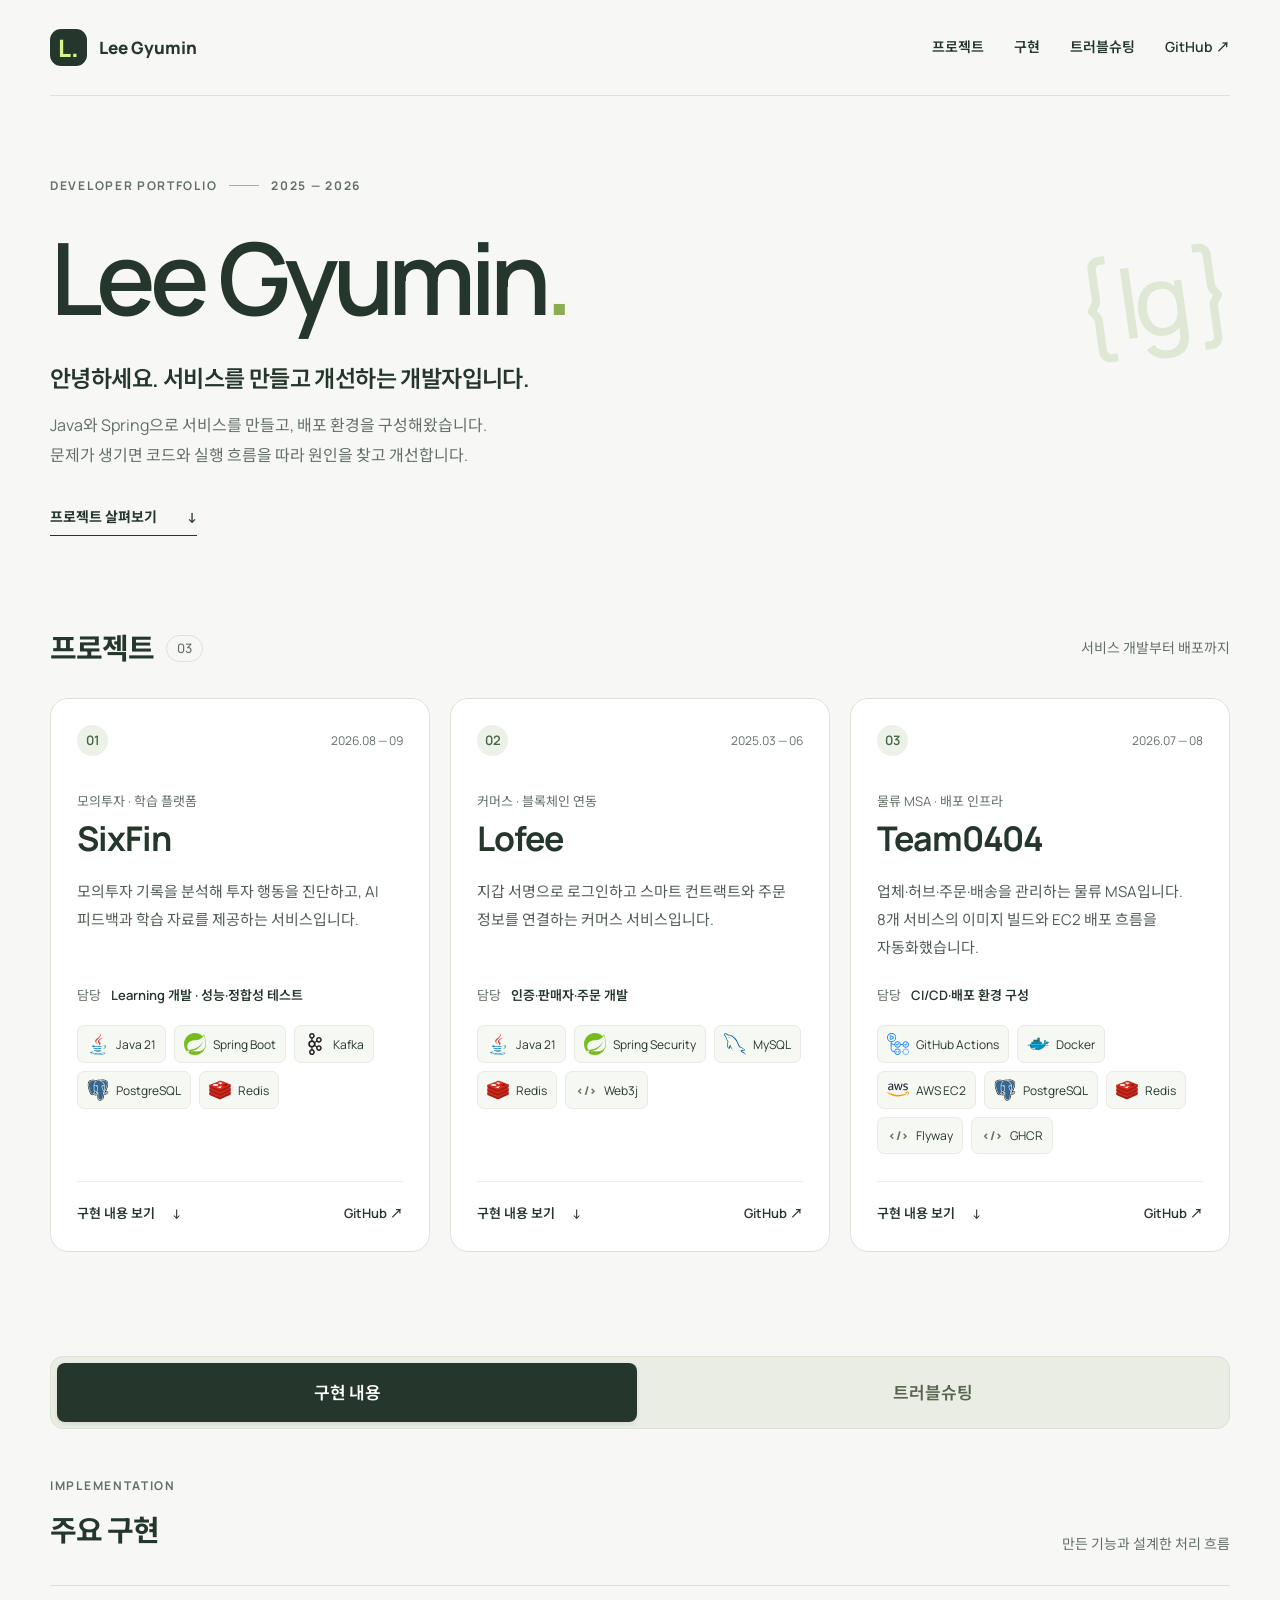
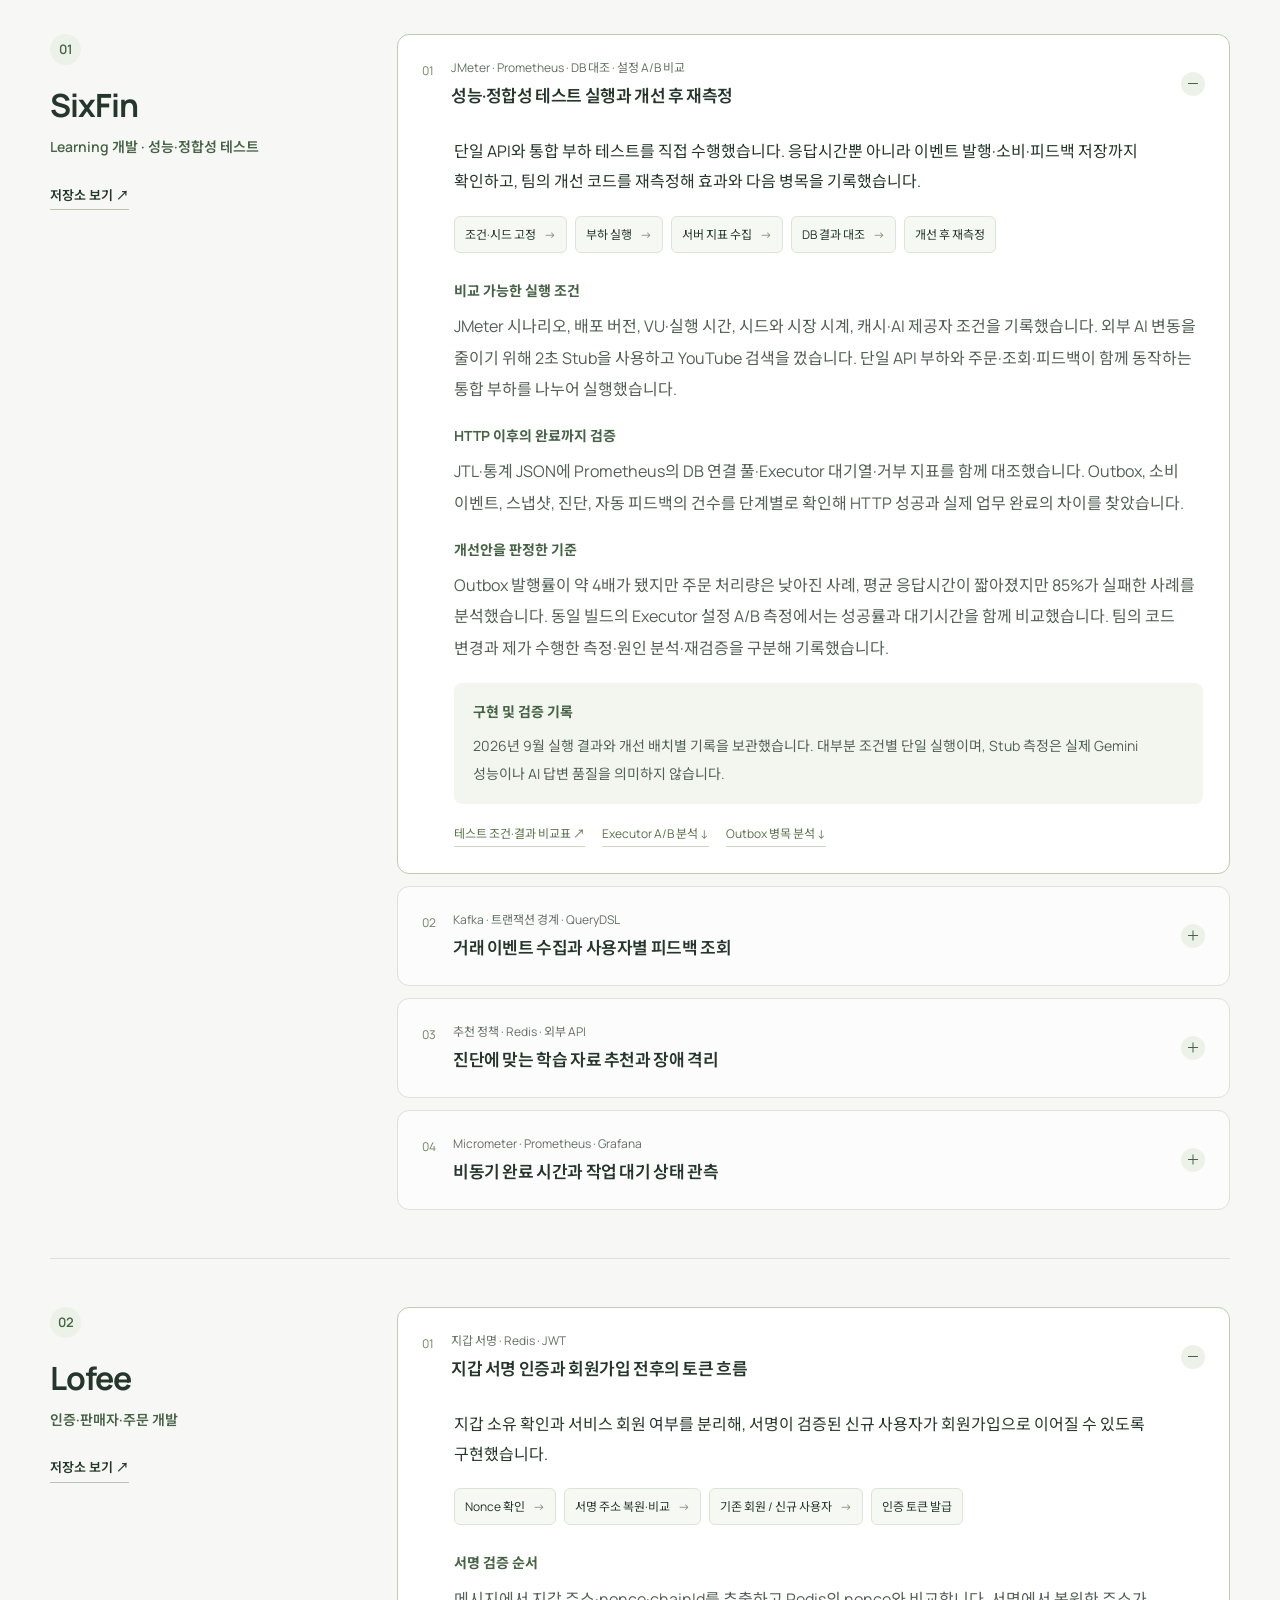
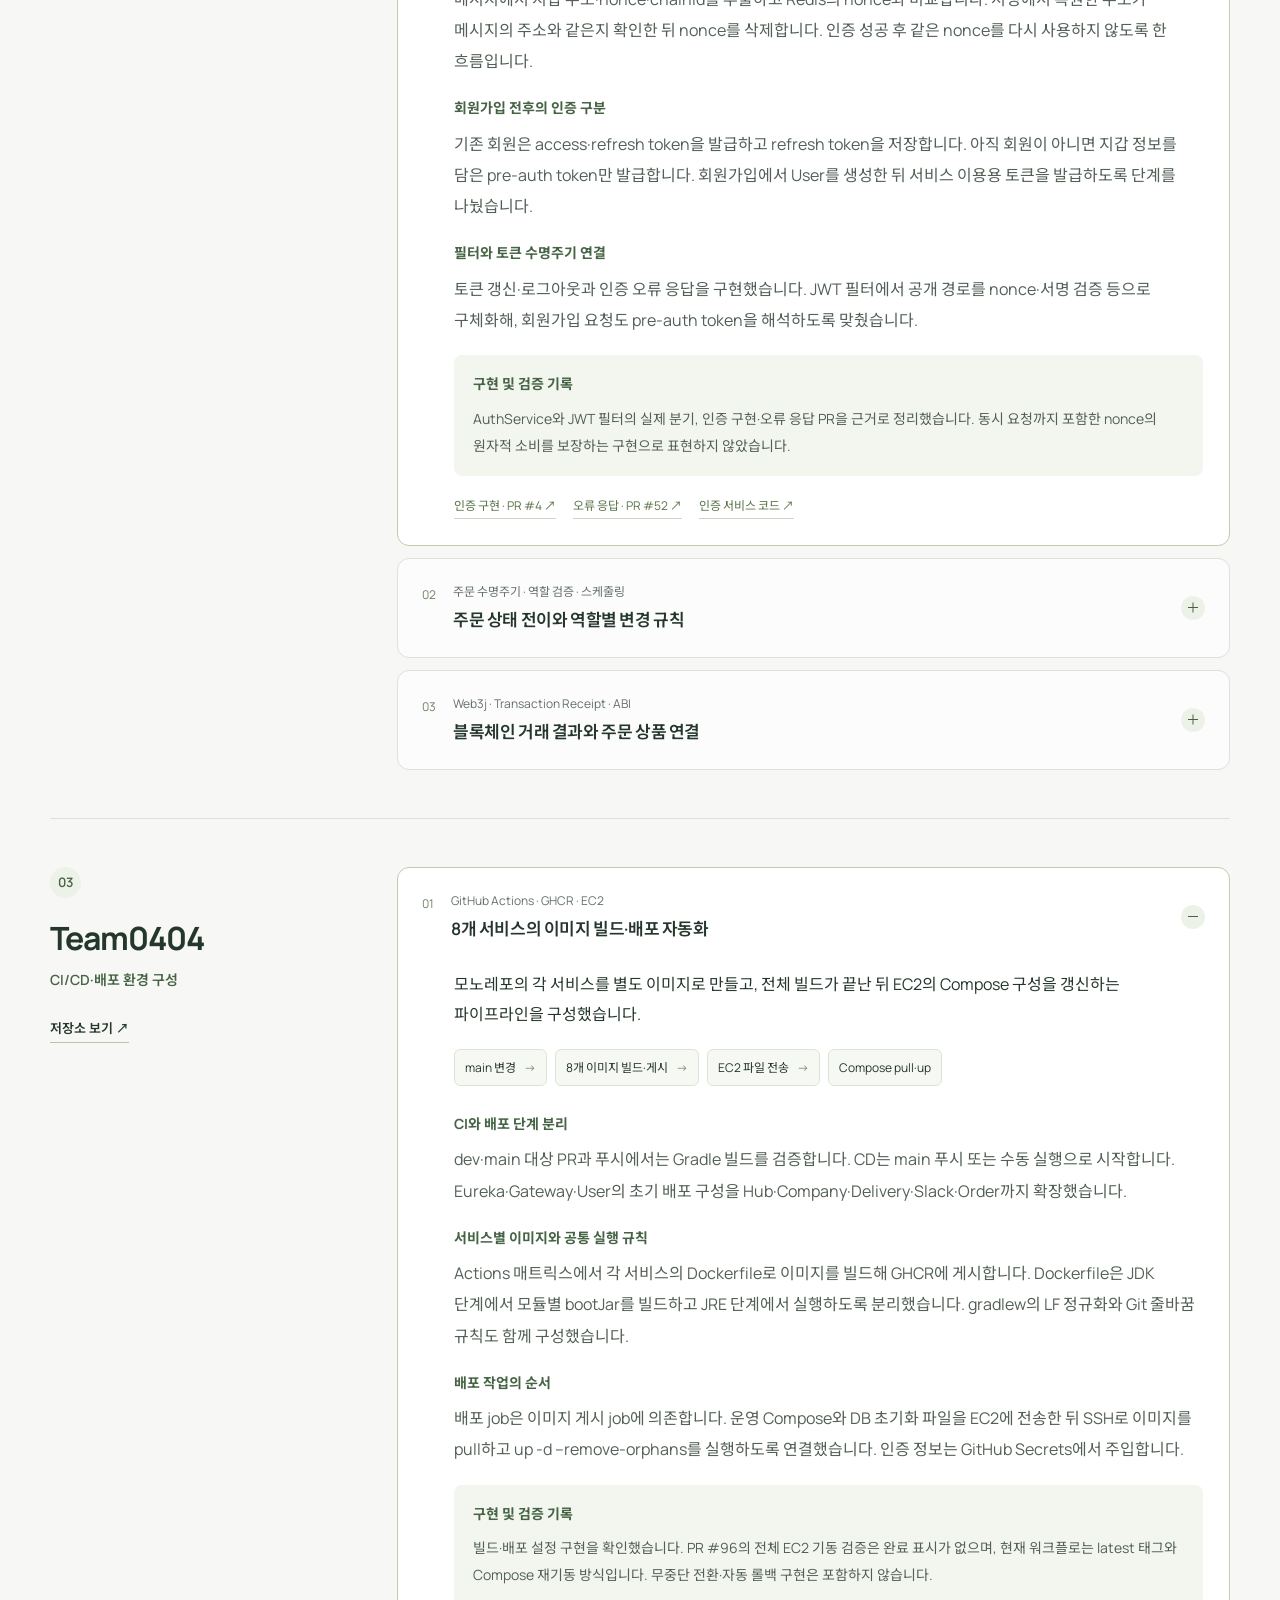
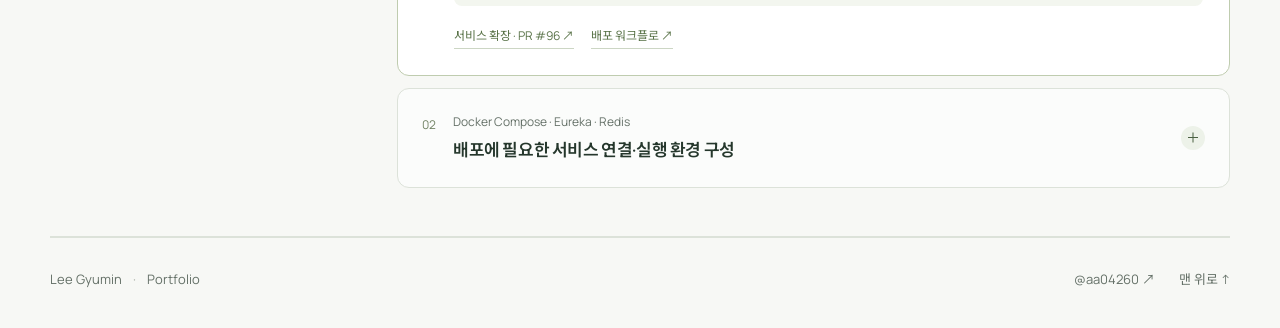
==== index.html @ 0cbc658c "포트폴리오 최초 배포" ====
<!doctype html>
<html lang="ko">
<head>
  <meta charset="utf-8">
  <meta name="viewport" content="width=device-width, initial-scale=1">
  <meta name="theme-color" content="#f7f8f5">
  <meta name="description" content="Lee Gyumin의 개발 포트폴리오. SixFin, Lofee, Team0404에서의 서비스 개발과 배포, 문제 해결 기록.">
  <title>Lee Gyumin — Portfolio</title>
  <link rel="icon" href="data:image/svg+xml,%3Csvg xmlns='http://www.w3.org/2000/svg' viewBox='0 0 32 32'%3E%3Crect width='32' height='32' rx='8' fill='%2325372c'/%3E%3Cpath d='M9 8v16h14v-4H13V8z' fill='%23d6fc73'/%3E%3C/svg%3E">
  <link rel="stylesheet" href="portfolio.css">
  <link rel="stylesheet" href="cases.css">
  <link rel="stylesheet" href="sections.css">
  <link rel="stylesheet" href="tabs.css">
  <script src="tabs.js" defer></script>
</head>
<body>
<a class="skip" href="#work">프로젝트로 건너뛰기</a>
<header class="header wrap">
  <a class="wordmark" href="#top"><span class="logo" aria-hidden="true">L.</span><span>Lee Gyumin</span></a>
  <nav aria-label="주 메뉴"><a href="#work">프로젝트</a><a href="#implementation">구현</a><a href="#troubleshooting">트러블슈팅</a><a href="https://github.com/aa04260" target="_blank" rel="noopener noreferrer">GitHub <span aria-hidden="true">↗</span></a></nav>
</header>
<main id="top">
  <section class="hero wrap" aria-labelledby="intro-title">
    <p class="eyebrow">DEVELOPER PORTFOLIO <span class="small-line"></span> 2025 — 2026</p>
    <h1 id="intro-title">Lee Gyumin<span class="name-dot">.</span></h1>
    <p class="hello">안녕하세요. 서비스를 만들고 개선하는 개발자입니다.</p>
    <p class="intro">Java와 Spring으로 서비스를 만들고, 배포 환경을 구성해왔습니다.<br class="desktop-break"> 문제가 생기면 코드와 실행 흐름을 따라 원인을 찾고 개선합니다.</p>
    <a class="hero-link" href="#work">프로젝트 살펴보기 <span aria-hidden="true">↓</span></a>
    <span class="hero-mark" aria-hidden="true">{ lg }</span>
  </section>
  <section class="wrap projects" id="work" aria-labelledby="work-title">
    <div class="section-heading"><h2 id="work-title">프로젝트<span class="count">03</span></h2><span class="section-caption">서비스 개발부터 배포까지</span></div>
    <div class="project-grid">
      <article class="project-card" aria-labelledby="sixfin-card-title">
        <div class="card-top"><span class="project-number">01</span><span class="period">2026.08 — 09</span></div>
        <p class="category">모의투자 · 학습 플랫폼</p><h3 id="sixfin-card-title">SixFin</h3>
        <p class="description">모의투자 기록을 분석해 투자 행동을 진단하고, AI 피드백과 학습 자료를 제공하는 서비스입니다.</p>
        <div class="role"><span>담당</span><strong>Learning 개발 · 성능·정합성 테스트</strong></div>
        <ul class="stack" aria-label="SixFin 기술 스택"><li><img src="assets/icons/java.svg" width="22" height="22" alt="">Java 21</li><li><img src="assets/icons/spring.svg" width="22" height="22" alt="">Spring Boot</li><li><img src="assets/icons/apachekafka.svg" width="22" height="22" alt="">Kafka</li><li><img src="assets/icons/postgresql.svg" width="22" height="22" alt="">PostgreSQL</li><li><img src="assets/icons/redis.svg" width="22" height="22" alt="">Redis</li></ul>
        <div class="card-bottom"><a href="#sixfin">구현 내용 보기 <span aria-hidden="true">↓</span></a><a href="https://github.com/Team6-SixFin/sixfin" target="_blank" rel="noopener noreferrer">GitHub <span aria-hidden="true">↗</span></a></div>
      </article>
      <article class="project-card" aria-labelledby="lofee-card-title">
        <div class="card-top"><span class="project-number">02</span><span class="period">2025.03 — 06</span></div>
        <p class="category">커머스 · 블록체인 연동</p><h3 id="lofee-card-title">Lofee</h3>
        <p class="description">지갑 서명으로 로그인하고 스마트 컨트랙트와 주문 정보를 연결하는 커머스 서비스입니다.</p>
        <div class="role"><span>담당</span><strong>인증·판매자·주문 개발</strong></div>
        <ul class="stack" aria-label="Lofee 기술 스택"><li><img src="assets/icons/java.svg" width="22" height="22" alt="">Java 21</li><li><img src="assets/icons/spring.svg" width="22" height="22" alt="">Spring Security</li><li><img src="assets/icons/mysql.svg" width="22" height="22" alt="">MySQL</li><li><img src="assets/icons/redis.svg" width="22" height="22" alt="">Redis</li><li><span class="generic-icon" aria-hidden="true">&lt;/&gt;</span>Web3j</li></ul>
        <div class="card-bottom"><a href="#lofee">구현 내용 보기 <span aria-hidden="true">↓</span></a><a href="https://github.com/yu-lofee-shop/server/tree/develop" target="_blank" rel="noopener noreferrer">GitHub <span aria-hidden="true">↗</span></a></div>
      </article>
      <article class="project-card" aria-labelledby="team0404-card-title">
        <div class="card-top"><span class="project-number">03</span><span class="period">2026.07 — 08</span></div>
        <p class="category">물류 MSA · 배포 인프라</p><h3 id="team0404-card-title">Team0404</h3>
        <p class="description">업체·허브·주문·배송을 관리하는 물류 MSA입니다. 8개 서비스의 이미지 빌드와 EC2 배포 흐름을 자동화했습니다.</p>
        <div class="role"><span>담당</span><strong>CI/CD·배포 환경 구성</strong></div>
        <ul class="stack" aria-label="Team0404 기술 스택"><li><img src="assets/icons/githubactions.svg" width="22" height="22" alt="">GitHub Actions</li><li><img src="assets/icons/docker.svg" width="22" height="22" alt="">Docker</li><li><img src="assets/icons/amazonwebservices.svg" width="22" height="22" alt="">AWS EC2</li><li><img src="assets/icons/postgresql.svg" width="22" height="22" alt="">PostgreSQL</li><li><img src="assets/icons/redis.svg" width="22" height="22" alt="">Redis</li><li><span class="generic-icon" aria-hidden="true">&lt;/&gt;</span>Flyway</li><li><span class="generic-icon" aria-hidden="true">&lt;/&gt;</span>GHCR</li></ul>
        <div class="card-bottom"><a href="#team0404">구현 내용 보기 <span aria-hidden="true">↓</span></a><a href="https://github.com/Team0404/backend" target="_blank" rel="noopener noreferrer">GitHub <span aria-hidden="true">↗</span></a></div>
      </article>
    </div>
  </section>
  <div class="work-details">
  <div class="content-tabs wrap" hidden>
    <div class="tab-list" role="tablist" aria-label="프로젝트 상세 내용">
      <button type="button" role="tab" id="implementation-tab" aria-controls="implementation" aria-selected="true">구현 내용</button>
      <button type="button" role="tab" id="troubleshooting-tab" aria-controls="troubleshooting" aria-selected="false" tabindex="-1">트러블슈팅</button>
    </div>
  </div>
  <section class="wrap implementation" id="implementation" aria-labelledby="implementation-title">
    <div class="section-heading"><div><p class="eyebrow">IMPLEMENTATION</p><h2 id="implementation-title">주요 구현</h2></div><p class="section-caption">만든 기능과 설계한 처리 흐름</p></div>
    
    <article class="case-project" id="sixfin" aria-labelledby="sixfin-title">
      <div class="project-context"><span class="project-number">01</span><h3 id="sixfin-title">SixFin</h3><p class="context-role">Learning 개발 · 성능·정합성 테스트</p><a href="https://github.com/Team6-SixFin/sixfin" target="_blank" rel="noopener noreferrer">저장소 보기 <span aria-hidden="true">↗</span></a></div>
      <div class="cases">
        <details class="decision" name="sixfin-implementation" open>
          <summary><span class="case-no">01</span><span><small>JMeter · Prometheus · DB 대조 · 설정 A/B 비교</small><strong>성능·정합성 테스트 실행과 개선 후 재측정</strong></span><span class="expand" aria-hidden="true"></span></summary>
          <div class="decision-body"><p class="implementation-intro">단일 API와 통합 부하 테스트를 직접 수행했습니다. 응답시간뿐 아니라 이벤트 발행·소비·피드백 저장까지 확인하고, 팀의 개선 코드를 재측정해 효과와 다음 병목을 기록했습니다.</p><ol class="flow-strip"><li>조건·시드 고정</li><li>부하 실행</li><li>서버 지표 수집</li><li>DB 결과 대조</li><li>개선 후 재측정</li></ol><div class="case-part"><h4>비교 가능한 실행 조건</h4><p>JMeter 시나리오, 배포 버전, VU·실행 시간, 시드와 시장 시계, 캐시·AI 제공자 조건을 기록했습니다. 외부 AI 변동을 줄이기 위해 2초 Stub을 사용하고 YouTube 검색을 껐습니다. 단일 API 부하와 주문·조회·피드백이 함께 동작하는 통합 부하를 나누어 실행했습니다.</p></div><div class="case-part"><h4>HTTP 이후의 완료까지 검증</h4><p>JTL·통계 JSON에 Prometheus의 DB 연결 풀·Executor 대기열·거부 지표를 함께 대조했습니다. Outbox, 소비 이벤트, 스냅샷, 진단, 자동 피드백의 건수를 단계별로 확인해 HTTP 성공과 실제 업무 완료의 차이를 찾았습니다.</p></div><div class="case-part"><h4>개선안을 판정한 기준</h4><p>Outbox 발행률이 약 4배가 됐지만 주문 처리량은 낮아진 사례, 평균 응답시간이 짧아졌지만 85%가 실패한 사례를 분석했습니다. 동일 빌드의 Executor 설정 A/B 측정에서는 성공률과 대기시간을 함께 비교했습니다. 팀의 코드 변경과 제가 수행한 측정·원인 분석·재검증을 구분해 기록했습니다.</p></div><div class="case-part result"><h4>구현 및 검증 기록</h4><p>2026년 9월 실행 결과와 개선 배치별 기록을 보관했습니다. 대부분 조건별 단일 실행이며, Stub 측정은 실제 Gemini 성능이나 AI 답변 품질을 의미하지 않습니다.</p></div><div class="source-links"><a href="evidence/sixfin-tests.html" target="_blank" rel="noopener noreferrer">테스트 조건·결과 비교표 <span aria-hidden="true">↗</span></a><a href="#executor-ab">Executor A/B 분석 <span aria-hidden="true">↓</span></a><a href="#outbox-bottleneck">Outbox 병목 분석 <span aria-hidden="true">↓</span></a></div></div>
        </details>
        <details class="decision" name="sixfin-implementation">
          <summary><span class="case-no">02</span><span><small>Kafka · 트랜잭션 경계 · QueryDSL</small><strong>거래 이벤트 수집과 사용자별 피드백 조회</strong></span><span class="expand" aria-hidden="true"></span></summary>
          <div class="decision-body"><p class="implementation-intro">Trading의 거래 이벤트를 Learning이 보관하고, 사용자가 자신의 포지션과 피드백을 조회할 수 있는 경로를 구현했습니다.</p><ol class="flow-strip"><li>이벤트 검증</li><li>원본·스냅샷 저장</li><li>사용자별 피드백 조회</li></ol><div class="case-part"><h4>원본을 남기는 수집 구조</h4><p>Kafka 메시지 키와 userId, 이벤트 버전, payload를 검증합니다. 원본은 JSONB로 보관하고 매수·매도는 체결 스냅샷, 포지션 종료는 최종 집계 스냅샷으로 변환합니다. 원본과 스냅샷을 하나의 트랜잭션에 묶어 변환·저장 실패 시 함께 롤백되도록 했습니다.</p></div><div class="case-part"><h4>중복 저장과 조회 권한</h4><p>eventId 사전 조회로 일반적인 중복을 걸러내고 DB UNIQUE 제약을 동시 소비의 최종 방어선으로 두었습니다. 조회 API는 QueryDSL 선택 필터와 별개로 userId 조건을 항상 적용합니다. 상세 조회에서도 feedbackId와 userId를 함께 사용해 소유권을 확인합니다.</p></div><div class="case-part"><h4>데이터가 없는 경우의 의미</h4><p>피드백이 없다는 이유만으로 포지션을 없는 것으로 판단하지 않습니다. 최초 체결 스냅샷으로 포지션의 존재와 소유권을 확인한 뒤, 정상 포지션에 피드백이 아직 없으면 빈 배열을 반환합니다. 진단 근거 거래는 executionId로 중복을 제거합니다.</p></div><div class="case-part result"><h4>구현 및 검증 기록</h4><p>수집 PR에는 Kafka→PostgreSQL 로컬 통합 검증이, 조회 PR에는 관련 테스트 16개와 더미 데이터 기반 HTTP 확인이 기록되어 있습니다.</p></div><div class="source-links"><a href="https://github.com/Team6-SixFin/sixfin/pull/7" target="_blank" rel="noopener noreferrer">이벤트 수집 · PR #7 <span aria-hidden="true">↗</span></a><a href="https://github.com/Team6-SixFin/sixfin/pull/21" target="_blank" rel="noopener noreferrer">피드백 조회 · PR #21 <span aria-hidden="true">↗</span></a></div></div>
        </details>
        <details class="decision" name="sixfin-implementation">
          <summary><span class="case-no">03</span><span><small>추천 정책 · Redis · 외부 API</small><strong>진단에 맞는 학습 자료 추천과 장애 격리</strong></span><span class="expand" aria-hidden="true"></span></summary>
          <div class="decision-body"><p class="implementation-intro">AI 피드백에 진단 이유와 연결되는 학습 영상을 붙였습니다. 후보 검색, 추천 정책, 연결 저장을 나누고 외부 검색 실패가 완료된 피드백에 영향을 주지 않도록 구성했습니다.</p><ol class="flow-strip"><li>진단 규칙 선택</li><li>Redis·DB 후보 확인</li><li>필요 시 YouTube 검색</li><li>피드백 연결</li></ol><div class="case-part"><h4>추천 기준을 코드로 명시</h4><p>WARNING·VIOLATION 진단을 추천 대상으로 삼고 VIOLATION을 우선합니다. 같은 ruleCode는 최신 진단을 사용하며, 규칙별로 한 개씩 먼저 배분해 특정 규칙에 자료가 몰리지 않도록 했습니다. 검색어는 진단 규칙과 매핑한 정책으로 결정합니다.</p></div><div class="case-part"><h4>캐시와 원본 데이터의 역할</h4><p>Redis에는 후보 ID만 저장합니다. 추천 직전 DB에서 활성 상태·만료 시각·기존 추천 이력을 다시 확인하므로, 오래된 캐시의 ID를 그대로 사용자에게 전달하지 않습니다. 후보가 부족할 때 외부 검색을 요청하고, 검색 결과 저장 후 후보군을 다시 구성합니다.</p></div><div class="case-part"><h4>실패와 동시 연결 처리</h4><p>Redis 장애 시 DB로 전환하고 외부 검색 실패 시 기존 후보를 사용합니다. 피드백을 COMPLETED로 저장한 뒤 자료를 연결하므로 추천 실패가 완료된 AI 내용을 되돌리지 않습니다. 연결 저장은 피드백 행 잠금과 복합 UNIQUE 제약으로 중복 연결을 방지합니다.</p></div><div class="case-part result"><h4>구현 및 검증 기록</h4><p>YouTube 검색·캐싱·피드백 연결을 구현했습니다. 문서 검색은 확장 인터페이스만 준비했으며 정기 갱신 배치는 구현하지 않았습니다.</p></div><div class="source-links"><a href="https://github.com/Team6-SixFin/sixfin/pull/106" target="_blank" rel="noopener noreferrer">추천 정책과 구현 · PR #106 <span aria-hidden="true">↗</span></a></div></div>
        </details>
        <details class="decision" name="sixfin-implementation">
          <summary><span class="case-no">04</span><span><small>Micrometer · Prometheus · Grafana</small><strong>비동기 완료 시간과 작업 대기 상태 관측</strong></span><span class="expand" aria-hidden="true"></span></summary>
          <div class="decision-body"><p class="implementation-intro">HTTP 응답 이후에도 계속되는 피드백 생성 작업을 관측하기 위해, 외부 AI 요청과 전체 피드백 완료 시간을 구분해 계측했습니다.</p><ol class="flow-strip"><li>컨텍스트 준비</li><li>AI 호출</li><li>결과 저장·자료 연결</li><li>완료 시간 기록</li></ol><div class="case-part"><h4>관측 지점 분리</h4><p>외부 AI 요청 횟수·소요 시간 외에 컨텍스트 준비부터 저장·학습 자료 연결까지의 시간을 기록했습니다. Executor의 활성 스레드, 풀 크기, 대기열, 거부 횟수를 함께 노출해 외부 응답 지연과 내부 작업 적체를 나누어 볼 수 있도록 했습니다.</p></div><div class="case-part"><h4>지표의 해석 기준</h4><p>Kafka 성공·중복·실패와 진단 결과를 고정된 유형으로 집계합니다. 사용자 ID처럼 계속 늘어나는 값을 태그로 넣지 않았습니다. 첫 이벤트부터 증가량에 반영되도록 Kafka 메트릭을 기동 시 사전 등록했고, AI 요청 지표는 내부 재시도 횟수가 아닌 논리적인 요청 단위로 정의했습니다.</p></div><div class="case-part"><h4>안전한 성능 테스트 지원</h4><p>Stub 제공자를 명시했는데 어댑터가 없거나 토큰이 잘못된 경우 실제 Gemini로 조용히 전환되지 않도록 오류를 반환했습니다. 라우터·필터 테스트에 실제 AI 미호출 조건을 넣고, 비동기 제공자 컨텍스트 전달·정리도 확인하도록 했습니다.</p></div><div class="case-part result"><h4>구현 및 검증 기록</h4><p>PR #118에는 Learning 테스트, 대시보드 JSON, Prometheus 수집 확인이 기록되어 있습니다. 이는 관측 기능의 검증이며 처리량 개선 수치는 아닙니다.</p></div><div class="source-links"><a href="https://github.com/Team6-SixFin/sixfin/pull/118" target="_blank" rel="noopener noreferrer">모니터링 구현 · PR #118 <span aria-hidden="true">↗</span></a><a href="https://github.com/Team6-SixFin/sixfin/commit/10ba0a13b5285c047fecf3c426157d8814170dc1" target="_blank" rel="noopener noreferrer">Stub 격리와 테스트 <span aria-hidden="true">↗</span></a></div></div>
        </details>
      </div>
    </article>
    <article class="case-project" id="lofee" aria-labelledby="lofee-title">
      <div class="project-context"><span class="project-number">02</span><h3 id="lofee-title">Lofee</h3><p class="context-role">인증·판매자·주문 개발</p><a href="https://github.com/yu-lofee-shop/server/tree/develop" target="_blank" rel="noopener noreferrer">저장소 보기 <span aria-hidden="true">↗</span></a></div>
      <div class="cases">
        <details class="decision" name="lofee-implementation" open>
          <summary><span class="case-no">01</span><span><small>지갑 서명 · Redis · JWT</small><strong>지갑 서명 인증과 회원가입 전후의 토큰 흐름</strong></span><span class="expand" aria-hidden="true"></span></summary>
          <div class="decision-body"><p class="implementation-intro">지갑 소유 확인과 서비스 회원 여부를 분리해, 서명이 검증된 신규 사용자가 회원가입으로 이어질 수 있도록 구현했습니다.</p><ol class="flow-strip"><li>Nonce 확인</li><li>서명 주소 복원·비교</li><li>기존 회원 / 신규 사용자</li><li>인증 토큰 발급</li></ol><div class="case-part"><h4>서명 검증 순서</h4><p>메시지에서 지갑 주소·nonce·chainId를 추출하고 Redis의 nonce와 비교합니다. 서명에서 복원한 주소가 메시지의 주소와 같은지 확인한 뒤 nonce를 삭제합니다. 인증 성공 후 같은 nonce를 다시 사용하지 않도록 한 흐름입니다.</p></div><div class="case-part"><h4>회원가입 전후의 인증 구분</h4><p>기존 회원은 access·refresh token을 발급하고 refresh token을 저장합니다. 아직 회원이 아니면 지갑 정보를 담은 pre-auth token만 발급합니다. 회원가입에서 User를 생성한 뒤 서비스 이용용 토큰을 발급하도록 단계를 나눴습니다.</p></div><div class="case-part"><h4>필터와 토큰 수명주기 연결</h4><p>토큰 갱신·로그아웃과 인증 오류 응답을 구현했습니다. JWT 필터에서 공개 경로를 nonce·서명 검증 등으로 구체화해, 회원가입 요청도 pre-auth token을 해석하도록 맞췄습니다.</p></div><div class="case-part result"><h4>구현 및 검증 기록</h4><p>AuthService와 JWT 필터의 실제 분기, 인증 구현·오류 응답 PR을 근거로 정리했습니다. 동시 요청까지 포함한 nonce의 원자적 소비를 보장하는 구현으로 표현하지 않았습니다.</p></div><div class="source-links"><a href="https://github.com/yu-lofee-shop/server/pull/4" target="_blank" rel="noopener noreferrer">인증 구현 · PR #4 <span aria-hidden="true">↗</span></a><a href="https://github.com/yu-lofee-shop/server/pull/52" target="_blank" rel="noopener noreferrer">오류 응답 · PR #52 <span aria-hidden="true">↗</span></a><a href="https://github.com/yu-lofee-shop/server/blob/bbbe7730b3e95ed9c1d8a7330c6e249ecf8fdf6e/src/main/java/com/example/server/service/AuthService.java" target="_blank" rel="noopener noreferrer">인증 서비스 코드 <span aria-hidden="true">↗</span></a></div></div>
        </details>
        <details class="decision" name="lofee-implementation">
          <summary><span class="case-no">02</span><span><small>주문 수명주기 · 역할 검증 · 스케줄링</small><strong>주문 상태 전이와 역할별 변경 규칙</strong></span><span class="expand" aria-hidden="true"></span></summary>
          <div class="decision-body"><p class="implementation-intro">주문 상품이 어떤 상태로 이동할 수 있는지, 어떤 역할이 그 변경을 수행할 수 있는지를 분리해 구현했습니다.</p><ol class="flow-strip"><li>현재 상태 확인</li><li>허용 전이 검사</li><li>역할 검사</li><li>상태·재고 갱신</li></ol><div class="case-part"><h4>허용되는 다음 상태를 명시</h4><p>PENDING→APPROVED/CANCELED, SHIPPED→DELIVERED처럼 상태별 허용 전이를 Map으로 관리합니다. 전달된 상태 문자열이 유효해도 현재 상태에서 허용되지 않는 이동이면 별도 오류로 거부합니다.</p></div><div class="case-part"><h4>역할과 도메인 동작 연결</h4><p>승인·배송 시작·환불은 판매자, 배송 완료는 관리자 등 다음 상태에 필요한 역할을 검사합니다. 취소 시 상품 수량을 복원하고, 판매자 승인 과정에서는 검증 상태뿐 아니라 연결된 사용자의 SELLER 역할도 갱신하도록 했습니다.</p></div><div class="case-part"><h4>자동 구매 확정</h4><p>매일 실행하는 스케줄러가 배송 완료 후 7일이 지난 주문 상품을 조회합니다. 컨트랙트의 구매 확정 호출 이후 서버 상태를 CONFIRMED로 갱신하도록 연결했습니다.</p></div><div class="case-part result"><h4>구현 및 검증 기록</h4><p>현재 코드는 역할 기준 검사입니다. 개별 주문의 판매자·구매자 소유권 검증과 컨트랙트 호출의 재시도·보상까지 완성한 구조는 아닙니다.</p></div><div class="source-links"><a href="https://github.com/yu-lofee-shop/server/pull/49" target="_blank" rel="noopener noreferrer">주문 상태 전이 · PR #49 <span aria-hidden="true">↗</span></a><a href="https://github.com/yu-lofee-shop/server/blob/bbbe7730b3e95ed9c1d8a7330c6e249ecf8fdf6e/src/main/java/com/example/server/service/OrderService.java" target="_blank" rel="noopener noreferrer">주문 서비스 코드 <span aria-hidden="true">↗</span></a></div></div>
        </details>
        <details class="decision" name="lofee-implementation">
          <summary><span class="case-no">03</span><span><small>Web3j · Transaction Receipt · ABI</small><strong>블록체인 거래 결과와 주문 상품 연결</strong></span><span class="expand" aria-hidden="true"></span></summary>
          <div class="decision-body"><p class="implementation-intro">결제 트랜잭션의 실행 결과를 확인하고 이벤트 로그에서 주문 상품 컨트랙트 주소를 추출해 서버의 주문 상품과 연결했습니다.</p><ol class="flow-strip"><li>txHash 수신</li><li>Receipt 성공 확인</li><li>이벤트 해석</li><li>상품 ID·컨트랙트 주소 매핑</li></ol><div class="case-part"><h4>외부 연동 책임 분리</h4><p>OrderService는 주문 갱신을 담당하고, Receipt 조회와 이벤트 파싱은 OrderContractProcessor로 분리했습니다. txHash가 비어 있으면 주문 상품을 취소하고 재고를 복원하며, 값이 있으면 거래 성공 여부를 확인한 뒤 연결 정보를 갱신합니다.</p></div><div class="case-part"><h4>ABI를 기준으로 로그 해석</h4><p>OrderItemCreated를 ABI의 7개 필드와 일치시키고 indexed인 orderId와 나머지 값을 구분합니다. topics의 이벤트 시그니처를 비교한 뒤 non-indexed 값에서 productId와 주문 상품 주소를 추출해 Map으로 반환합니다.</p></div><div class="case-part"><h4>서버 데이터에 반영</h4><p>각 주문 상품의 productId로 매핑을 찾고 대응하는 컨트랙트 주소를 저장합니다. 계약 호출 코드를 주문 상태 변경 코드에서 분리해, 블록체인 응답 해석과 도메인 갱신을 각각 읽을 수 있도록 했습니다.</p></div><div class="case-part result"><h4>구현 및 검증 기록</h4><p>이 구현은 거래 결과 조회와 DB 연결 갱신 범위입니다. 체인과 DB를 하나의 원자적 트랜잭션으로 보장하거나 누락된 이벤트의 자동 복구를 구현한 것은 아닙니다.</p></div><div class="source-links"><a href="https://github.com/yu-lofee-shop/server/pull/36" target="_blank" rel="noopener noreferrer">주문·컨트랙트 연동 · PR #36 <span aria-hidden="true">↗</span></a><a href="https://github.com/yu-lofee-shop/server/commit/bbbe7730b3e95ed9c1d8a7330c6e249ecf8fdf6e" target="_blank" rel="noopener noreferrer">이벤트 파싱 코드 <span aria-hidden="true">↗</span></a></div></div>
        </details>
      </div>
    </article>
    <article class="case-project" id="team0404" aria-labelledby="team0404-title">
      <div class="project-context"><span class="project-number">03</span><h3 id="team0404-title">Team0404</h3><p class="context-role">CI/CD·배포 환경 구성</p><a href="https://github.com/Team0404/backend" target="_blank" rel="noopener noreferrer">저장소 보기 <span aria-hidden="true">↗</span></a></div>
      <div class="cases">
        <details class="decision" name="team0404-implementation" open>
          <summary><span class="case-no">01</span><span><small>GitHub Actions · GHCR · EC2</small><strong>8개 서비스의 이미지 빌드·배포 자동화</strong></span><span class="expand" aria-hidden="true"></span></summary>
          <div class="decision-body"><p class="implementation-intro">모노레포의 각 서비스를 별도 이미지로 만들고, 전체 빌드가 끝난 뒤 EC2의 Compose 구성을 갱신하는 파이프라인을 구성했습니다.</p><ol class="flow-strip"><li>main 변경</li><li>8개 이미지 빌드·게시</li><li>EC2 파일 전송</li><li>Compose pull·up</li></ol><div class="case-part"><h4>CI와 배포 단계 분리</h4><p>dev·main 대상 PR과 푸시에서는 Gradle 빌드를 검증합니다. CD는 main 푸시 또는 수동 실행으로 시작합니다. Eureka·Gateway·User의 초기 배포 구성을 Hub·Company·Delivery·Slack·Order까지 확장했습니다.</p></div><div class="case-part"><h4>서비스별 이미지와 공통 실행 규칙</h4><p>Actions 매트릭스에서 각 서비스의 Dockerfile로 이미지를 빌드해 GHCR에 게시합니다. Dockerfile은 JDK 단계에서 모듈별 bootJar를 빌드하고 JRE 단계에서 실행하도록 분리했습니다. gradlew의 LF 정규화와 Git 줄바꿈 규칙도 함께 구성했습니다.</p></div><div class="case-part"><h4>배포 작업의 순서</h4><p>배포 job은 이미지 게시 job에 의존합니다. 운영 Compose와 DB 초기화 파일을 EC2에 전송한 뒤 SSH로 이미지를 pull하고 up -d --remove-orphans를 실행하도록 연결했습니다. 인증 정보는 GitHub Secrets에서 주입합니다.</p></div><div class="case-part result"><h4>구현 및 검증 기록</h4><p>빌드·배포 설정 구현을 확인했습니다. PR #96의 전체 EC2 기동 검증은 완료 표시가 없으며, 현재 워크플로는 latest 태그와 Compose 재기동 방식입니다. 무중단 전환·자동 롤백 구현은 포함하지 않습니다.</p></div><div class="source-links"><a href="https://github.com/Team0404/backend/pull/96" target="_blank" rel="noopener noreferrer">서비스 확장 · PR #96 <span aria-hidden="true">↗</span></a><a href="https://github.com/Team0404/backend/blob/2fec8947677ba610e4c5429047678258588135fe/.github/workflows/deploy.yml" target="_blank" rel="noopener noreferrer">배포 워크플로 <span aria-hidden="true">↗</span></a></div></div>
        </details>
        <details class="decision" name="team0404-implementation">
          <summary><span class="case-no">02</span><span><small>Docker Compose · Eureka · Redis</small><strong>배포에 필요한 서비스 연결·실행 환경 구성</strong></span><span class="expand" aria-hidden="true"></span></summary>
          <div class="decision-body"><p class="implementation-intro">각 서비스가 운영 환경의 DB·캐시·서비스 디스커버리에 연결되도록 컨테이너 구성과 환경변수를 정리했습니다.</p><ol class="flow-strip"><li>서비스 컨테이너</li><li>Eureka 등록·내부 통신</li><li>전용 Redis 연결</li><li>상태 확인</li></ol><div class="case-part"><h4>실행 환경을 코드로 관리</h4><p>서비스별 운영 컨테이너, Eureka·Zipkin 연결, 환경변수와 depends_on을 Compose에 명시했습니다. 외부 연동 키도 실행 환경에서 주입하도록 구성해 각 서비스가 같은 배포 파일에서 자신의 연결 대상을 찾도록 했습니다.</p></div><div class="case-part"><h4>Redis의 용도와 연결 대상 분리</h4><p>User·Hub·Company용 Redis를 별도 컨테이너로 구성하고 호스트·포트·인증 환경변수를 나눴습니다. 로컬 포트를 각각 다르게 두고 healthcheck를 추가해 연결 대상과 상태를 구별할 수 있게 했습니다.</p></div><div class="case-part"><h4>분리의 의미와 운영 경계</h4><p>컨테이너를 나누면서 인증·캐시 설정을 서비스별로 관리할 수 있게 했습니다. 다만 같은 EC2와 Compose 환경을 공유하므로 호스트 장애까지 격리하는 고가용성 구성으로 보지는 않습니다. depends_on 역시 서비스의 업무 요청 성공까지 보장하는 장치는 아닙니다.</p></div><div class="case-part result"><h4>구현 및 검증 기록</h4><p>운영 Compose와 서비스별 연결 설정을 코드로 관리했습니다. PR #107에는 설정 검증과 Hub·Company 컴파일 확인이 기록되어 있으며, 배포 후 Redis 연결 확인은 별도 항목으로 남아 있습니다.</p></div><div class="source-links"><a href="https://github.com/Team0404/backend/pull/107" target="_blank" rel="noopener noreferrer">Redis 구성 분리 · PR #107 <span aria-hidden="true">↗</span></a><a href="https://github.com/Team0404/backend/blob/2fec8947677ba610e4c5429047678258588135fe/docker-compose.prod.yml" target="_blank" rel="noopener noreferrer">운영 Compose <span aria-hidden="true">↗</span></a></div></div>
        </details>
      </div>
    </article>
  </section>
  <section class="wrap troubleshooting" id="troubleshooting" aria-labelledby="trouble-title">
    <div class="section-heading"><div><p class="eyebrow">TROUBLESHOOTING</p><h2 id="trouble-title">원인을 좁히고, 흐름을 고치다</h2></div><p class="section-caption">실패 경로 · 설계 판단 · 검증</p></div>
    <div class="deep-cases">
      <article class="deep-case" id="executor-ab" aria-labelledby="executor-ab-title">
        <div class="deep-heading"><div class="case-label"><span>CASE 01</span><span class="project-chip">SixFin</span></div><p class="case-role">테스트 수행 · 설정 A/B 비교 · 결과 분석</p><p class="deep-topic">Executor · 대기열 정책 · 성공률과 지연의 균형</p><h3 id="executor-ab-title">평균 523ms라는 결과에 숨어 있던 실패율 85%</h3><p class="deep-lead">빠른 거부 응답이 평균을 낮추고 있었습니다. 동일 빌드에서 실행 스레드와 큐 설정만 바꿔 성공률·대기시간을 함께 비교했습니다.</p></div>
        <dl class="case-metrics"><div><dt>A · 200건 중 실패</dt><dd>170건</dd></div><div><dt>B · 200건 중 실패</dt><dd>0건</dd></div><div><dt>B · 응답 p95</dt><dd>5.916초</dd></div></dl><p class="metric-caption">2026.09.20 · 50 VU / 200요청 · 동일 빌드 · AI Stub 2초 · 조건별 1회</p>
        <div class="flow-comparison"><div><h4>A · core 5 / max 20 / queue 10</h4><ol class="flow-strip"><li>수용 한도 30개</li><li>초과 작업 거부</li><li>503이 평균 응답을 단축</li></ol></div><div><h4>B · core 20 / max 20 / queue 50</h4><ol class="flow-strip"><li>20개 작업 즉시 실행</li><li>나머지 작업 대기</li><li>성공률과 p95 함께 확인</li></ol></div></div>
        <details class="deep-detail" open><summary>원인 분석과 해결 과정<span class="expand" aria-hidden="true"></span></summary><div class="deep-body"><div class="case-part"><h4>실험 설계</h4><p>팀의 Executor 개선 코드가 반영된 동일 빌드에서 환경변수만 바꾸고 Learning을 재시작했습니다. AI는 지연 2초의 Stub, YouTube와 재시도 스케줄러는 비활성화해 간섭을 줄였습니다. 1·5·10·20·50 VU로 부하를 올렸고, 핵심 비교인 50 VU에서는 설정별 200건을 요청했습니다.</p></div><div class="case-part"><h4>평균 응답시간의 함정</h4><p>A 설정의 평균은 522.755ms였지만 200건 중 170건이 HTTP 503으로 실패했습니다. Executor 거부 카운터와 관련 로그도 각각 170건으로 일치했습니다. 전체 평균에는 빨리 거부된 요청이 포함되므로, 이 수치를 정상 피드백 생성 속도로 해석하면 정반대의 결론에 도달합니다.</p></div><div class="case-part"><h4>대기열 정책을 함께 본 이유</h4><p>Executor는 core 스레드가 찬 뒤 작업을 큐에 넣고, 큐도 가득 차야 max까지 스레드를 늘립니다. core만 작고 큐가 크면 max가 높아도 충분히 활용하지 못할 수 있습니다. A의 최대 수용량은 실행 20개와 대기 10개입니다. B는 core를 20으로 맞춰 초기에 실행할 작업을 늘리고 큐 50개로 순간 부하를 수용했습니다.</p></div><div class="case-part"><h4>A/B 결과와 판단</h4><p>B의 200건은 실패 0건, 평균 4,568.37ms, p95 5,916ms였습니다. A보다 전체 평균은 길지만 요청이 완료된 결과입니다. 이번 50 VU 시나리오에서는 빠른 거부보다 성공 완료를 확보하는 방향의 설정이 유효했습니다. 큐를 늘리는 것은 대기시간과 메모리 사용을 늘릴 수 있어, p95와 거부율을 함께 보고 판단했습니다.</p></div><div class="case-part"><h4>지속 부하에서 드러난 한계</h4><p>이어 진행한 300초 통합 부하에서는 AI 성공 3,466건과 거부 3,223건이 함께 기록됐습니다. 종료 시점 발행 20,473건 중 소비 완료는 15,731건이었습니다. 짧은 A/B 테스트의 실패 0건을 지속 부하 안정성으로 확대하지 않았습니다. 유입량 제어, 재시도 처리량, 적체 해소 시간이 다음 개선 기준으로 남았습니다.</p></div><div class="source-links"><a href="evidence/sixfin-tests.html#executor" target="_blank" rel="noopener noreferrer">원본 통계에서 정리한 A/B 결과 <span aria-hidden="true">↗</span></a><a href="https://github.com/Team6-SixFin/sixfin/pull/179" target="_blank" rel="noopener noreferrer">팀 Executor 개선 · PR #179 <span aria-hidden="true">↗</span></a></div></div></details>
      </article>
      <article class="deep-case" id="chain-consistency" aria-labelledby="chain-consistency-title">
        <div class="deep-heading"><div class="case-label"><span>CASE 02</span><span class="project-chip">Lofee</span></div><p class="case-role">직접 구현 · 연동 설계</p><p class="deep-topic">로컬 트랜잭션 · 비동기 확정 · Receipt 검증</p><h3 id="chain-consistency-title">DB 주문과 블록체인 결제가 서로 다른 시점에 완료되는 문제</h3><p class="deep-lead">DB에 주문을 저장하는 시점과 체인에서 결제가 확정되는 시점이 달라, 두 결과를 언제 연결하고 실패를 어떻게 다룰지가 어려웠습니다.</p></div>
        
        <div class="flow-comparison"><div><h4>정합성이 어긋날 수 있는 구간</h4><ol class="flow-strip"><li>DB 주문·재고 반영</li><li>체인 결제 확정 대기</li><li>서버 갱신 실패 가능</li></ol></div><div><h4>구현한 처리 흐름</h4><ol class="flow-strip"><li>PENDING 주문 생성</li><li>결과 txHash 수신</li><li>Receipt 성공 확인</li><li>상품별 계약 주소 연결</li></ol></div></div>
        <details class="deep-detail" open><summary>원인 분석과 해결 과정<span class="expand" aria-hidden="true"></span></summary><div class="deep-body"><div class="case-part"><h4>문제의 본질</h4><p>주문 생성은 서버의 DB 트랜잭션 안에서 끝나지만, 지갑에서 보낸 결제 트랜잭션은 별도로 체인에 포함됩니다. Web3j의 RPC 호출을 동기적으로 실행해도 두 시스템의 커밋이 하나가 되지는 않습니다. 서버의 @Transactional 롤백으로 이미 확정된 체인 결제를 되돌릴 수 없다는 점이 핵심이었습니다.</p></div><div class="case-part"><h4>실패 경로를 나누어 판단</h4><p>코드상 주문 저장 뒤 결제가 완료되지 않으면 재고가 차감된 PENDING 주문이 남을 수 있습니다. 반대로 결제는 확정됐지만 결과 전달·Receipt 조회·DB 갱신 중 하나가 실패하면 체인과 서버의 주문 정보가 달라질 수 있습니다. 이는 현재 코드에서 확인한 실패 가능 경로이며, 모든 경로를 실제 장애로 재현했다는 의미는 아닙니다.</p></div><div class="case-part"><h4>구현한 해결 범위</h4><p>주문 생성과 결제 결과 반영을 별도 단계로 구성했습니다. 먼저 주문·상품을 PENDING으로 저장하고 재고를 차감합니다. 결과 반영 요청에서는 txHash로 Receipt를 조회해 성공 여부를 검증하고, OrderItemCreated 이벤트에서 productId와 계약 주소를 추출해 주문 상품에 연결합니다. 프런트가 전달한 계약 주소를 그대로 저장하던 흐름에서 서버가 체인 실행 결과를 확인하는 흐름으로 변경했습니다.</p></div><div class="case-part"><h4>취소 경로와 책임 분리</h4><p>txHash가 비어 있는 요청은 주문 상품을 취소하고 재고를 복원하도록 분기했습니다. Receipt 조회·ABI 해석은 OrderContractProcessor로 분리해 주문 상태 갱신과 체인 응답 처리를 나눴습니다. 다만 빈 txHash만으로 체인의 최종 실패를 증명할 수는 없으므로, 이 분기가 전체 실패 보상을 완성한 것은 아닙니다.</p></div><div class="case-part"><h4>남아 있는 복구 과제</h4><p>현재 구현은 Receipt를 한 번 조회하며, 미확정 거래의 반복 확인이나 결과 전달 누락의 자동 복구는 없습니다. 후속 설계에서는 txHash·체인 상태를 영속적으로 추적하고, 서버의 재조회 작업이 확인한 결과를 멱등하게 반영해야 합니다. 취소·재고 복원도 중복 실행을 막는 상태 전이와 최종 거래 상태 확인이 필요합니다. 이는 당시 완료한 기능이 아닌 개선 과제입니다.</p></div><div class="source-links"><a href="https://github.com/yu-lofee-shop/server/commit/523b642c5cb1d605bae10fb2436b0ee81395a15a" target="_blank" rel="noopener noreferrer">주문·결제 결과 처리 변경 <span aria-hidden="true">↗</span></a><a href="https://github.com/yu-lofee-shop/server/commit/0118ea7a92228c31111a7f25be7391e8cc6cb1a4" target="_blank" rel="noopener noreferrer">Receipt 처리 분리 <span aria-hidden="true">↗</span></a><a href="https://github.com/yu-lofee-shop/server/blob/bbbe7730b3e95ed9c1d8a7330c6e249ecf8fdf6e/src/main/java/com/example/server/service/OrderService.java" target="_blank" rel="noopener noreferrer">최종 주문 서비스 <span aria-hidden="true">↗</span></a></div></div></details>
      </article>
      <article class="deep-case" id="outbox-order" aria-labelledby="outbox-order-title">
        <div class="deep-heading"><div class="case-label"><span>CASE 03</span><span class="project-chip">SixFin</span></div><p class="case-role">직접 수정 · 통합 검증</p><p class="deep-topic">통합 검증 · 발행 순서 · 비동기 정합성</p><h3 id="outbox-order-title">HTTP 성공 뒤에 숨은 Outbox 이벤트 순서 역전</h3><p class="deep-lead">주문 API의 성공률만으로는 비동기 피드백이 끝까지 완성됐는지 알 수 없었습니다.</p></div>
        <dl class="case-metrics"><div><dt>후속 smoke DLT</dt><dd>0건</dd></div><div><dt>소비 이벤트</dt><dd>284 / 284</dd></div><div><dt>자동 피드백 완료</dt><dd>95 / 95</dd></div></dl><p class="metric-caption">2026.09.15 후속 smoke · 각 1 VU × 3종 · 10초 · AI Stub 2초</p>
        <div class="flow-comparison"><div><h4>변경 전</h4><ol class="flow-strip"><li>같은 occurredAt</li><li>동률 정렬 기준 없음</li><li>종료 이벤트 선발행 가능</li></ol></div><div><h4>변경 후</h4><ol class="flow-strip"><li>occurredAt ASC</li><li>id ASC 보조 정렬</li><li>조회된 ID 순서로 발행</li></ol></div></div>
        <details class="deep-detail" open><summary>원인 분석과 해결 과정<span class="expand" aria-hidden="true"></span></summary><div class="deep-body"><div class="case-part"><h4>발생 상황과 확인한 증거</h4><p>수정 전 AWS 통합 smoke에서 주문 313건은 HTTP 오류 없이 처리됐고 Outbox 이벤트 391건도 모두 발행됐습니다. 그러나 POSITION_CLOSED 10건이 Learning에서 DLT로 이동했고 기대한 피드백 78건 중 68건만 생성됐습니다. 요청 수락·발행 완료·후속 처리 완료를 따로 확인해야 하는 상황이었습니다.</p></div><div class="case-part"><h4>원인 분석</h4><p>일부 종료 이벤트가 매수·매도 체결보다 먼저 발행됐습니다. 기존 조회는 occurredAt 하나로 정렬했는데, 이 값은 분 단위 가상 시장 시각이라 여러 체결이 같은 값을 가질 수 있었습니다. 같은 사용자를 같은 Kafka 파티션으로 보내더라도, 생산자가 먼저 뒤집어 보낸 순서를 소비자가 되돌려 주지는 않습니다.</p></div><div class="case-part"><h4>수정 위치를 정한 이유</h4><p>현재 발행기는 조회한 ID 순서로 전송하므로 순서를 결정하는 Outbox 조회를 수정했습니다. ORDER BY occurredAt ASC에 id ASC를 추가해 동률을 해소했습니다. Kafka 키나 소비자 재시도 설정을 바꾸는 것만으로는 발행 전의 정렬 불확실성을 제거할 수 없다는 점이 핵심입니다.</p></div><div class="case-part"><h4>후속 smoke로 확인한 결과</h4><p>정렬 변경이 반영된 실행 JAR을 확인한 뒤 후속 smoke 결과를 DB와 대조했습니다. 실제 매매 237건에서 생성된 Outbox 284건이 모두 발행·소비됐고, 필요한 최초 매수 피드백 48건과 종료 피드백 47건이 모두 COMPLETED였습니다. 해당 실행 범위의 DLT·발행 순서 역전·피드백 누락은 각각 0건이었습니다.</p></div><div class="case-part"><h4>대조 범위와 검증 한계</h4><p>로컬 JMeter와 DB의 시각이 달라 종료 시각만으로 자르면 일부 이벤트가 누락됐습니다. 사용자와 Outbox ID 범위, 실제 매수·매도 수를 함께 대조했습니다. 계정·캐시 상태가 이전 실행과 다르고 반복 측정도 아니므로 지연 개선율은 계산하지 않았습니다. 이 결과는 짧은 단일 발행 흐름의 검증이며 병렬 발행의 전역 순서까지 보장하지 않습니다.</p></div><div class="source-links"><a href="https://github.com/Team6-SixFin/sixfin/pull/139" target="_blank" rel="noopener noreferrer">측정 결과·수정·검증 범위 · PR #139 <span aria-hidden="true">↗</span></a><a href="evidence/sixfin-tests.html#smoke" target="_blank" rel="noopener noreferrer">후속 smoke 조건·DB 대조 결과 <span aria-hidden="true">↗</span></a></div></div></details>
      </article>
      <article class="deep-case" id="outbox-bottleneck" aria-labelledby="outbox-bottleneck-title">
        <div class="deep-heading"><div class="case-label"><span>CASE 04</span><span class="project-chip">SixFin</span></div><p class="case-role">테스트 수행 · 분석 · 팀 개선안 재측정</p><p class="deep-topic">부하 테스트 · DB 연결 풀 · 트랜잭션 경계</p><h3 id="outbox-bottleneck-title">Outbox 발행은 빨라졌는데 주문 처리량은 떨어진 이유</h3><p class="deep-lead">목표 지표인 이벤트 발행률만 보면 개선이었습니다. 주문 처리량과 후속 완료까지 대조하자 자원 경합과 다음 병목이 드러났습니다.</p></div>
        <dl class="case-metrics"><div><dt>Outbox 발행률</dt><dd>18.8 → 74.4</dd></div><div><dt>주문 처리량</dt><dd>258.8 → 139.8</dd></div><div><dt>DB 풀 / 발행 스레드</dt><dd>3 / 4</dd></div></dl><p class="metric-caption">초기 기준 → 병렬 발행 적용 · 10 VU · 300초 · 발행률 events/s, 주문 처리량 RPS</p>
        <div class="flow-comparison"><div><h4>병렬 발행 적용 후 관찰</h4><ol class="flow-strip"><li>발행률 증가</li><li>DB 연결 대기 증가</li><li>주문 처리량 감소</li></ol></div><div><h4>팀 수정 후 재측정</h4><ol class="flow-strip"><li>Kafka 전송을 DB 트랜잭션 밖으로</li><li>짧은 상태 갱신</li><li>처리량·잔여 적체 재확인</li></ol></div></div>
        <details class="deep-detail" open><summary>원인 분석과 해결 과정<span class="expand" aria-hidden="true"></span></summary><div class="deep-body"><div class="case-part"><h4>비교 실험과 회귀 발견</h4><p>같은 JMeter 시나리오·시장 시계 조건으로 10 VU, 300초를 측정했습니다. 병렬 발행 후 Outbox 발행률은 18.8에서 74.4 events/s로 높아졌지만, 주문 처리량은 258.8에서 139.8 RPS로 낮아졌습니다. 평균 주문 응답도 37.9에서 70.3ms로 늘어, 이벤트 발행 개선을 서비스 전체의 성능 개선으로 판단할 수 없었습니다.</p></div><div class="case-part"><h4>지표와 코드로 좁힌 원인</h4><p>Hikari 풀 크기는 3인데 발행 스레드는 4개였습니다. 부하 중 활성 연결은 평균 2.86개로 거의 소진됐고 연결 대기는 평균 6.2개, 최대 10개였습니다. publishOne의 트랜잭션 안에서 Kafka sendSync가 완료될 때까지 기다리는 코드와 함께 보며, 외부 전송 대기 중 DB 연결 점유가 주문 요청과 경합한다는 가설을 세웠습니다. 단일 원인을 격리한 실험으로 단정하지 않고 팀의 트랜잭션 분리안을 재측정했습니다.</p></div><div class="case-part"><h4>개선 후 확인한 효과</h4><p>팀은 Kafka 전송을 DB 트랜잭션 밖으로 옮기고 상태 갱신 트랜잭션을 짧게 유지했으며, 인덱스와 발행 주기도 함께 수정했습니다. 같은 VU·시간의 후속 측정에서 주문 처리량은 162.44 RPS, 평균 응답은 60.53ms로 일부 회복했습니다. 그 실행에서 생성된 이벤트 43,620건의 종료 시점 PENDING은 0건이었습니다. 여러 변경이 함께 반영돼 효과를 특정 변경 하나에 귀속하지 않았습니다.</p></div><div class="case-part"><h4>발행 완료 뒤의 병목</h4><p>Outbox PENDING이 0이어도 Learning의 처리가 끝난 것은 아니었습니다. 후속 소비가 정리되기까지 약 23분이 걸렸고, AI Executor 거부 899건과 이벤트 FAILED 899건이 일치했습니다. 외부 AI 작업의 실행 용량과 실패 전달 경로가 다음 분석 대상임을 확인했습니다.</p></div><div class="case-part"><h4>판정과 다음 실험</h4><p>주문 처리량은 초기 기준 258.8 RPS까지 돌아오지 않았습니다. 고정 VU의 폐쇄형 부하에서는 응답 지연에 따라 생성 요청·이벤트 수가 달라지므로 PENDING 0만으로 최대 처리 용량을 주장하지 않았습니다. 발행률·주문 응답·후속 완료·실패율을 함께 보는 기준으로 개선안을 평가했습니다.</p></div><div class="source-links"><a href="evidence/sixfin-tests.html#outbox" target="_blank" rel="noopener noreferrer">배치별 측정 비교표 <span aria-hidden="true">↗</span></a><a href="https://github.com/Team6-SixFin/sixfin/pull/150" target="_blank" rel="noopener noreferrer">팀 개선 코드 · PR #150 <span aria-hidden="true">↗</span></a><a href="https://github.com/Team6-SixFin/sixfin/pull/156" target="_blank" rel="noopener noreferrer">팀 개선 코드 · PR #156 <span aria-hidden="true">↗</span></a></div></div></details>
      </article>
      <article class="deep-case" id="event-recovery" aria-labelledby="event-recovery-title">
        <div class="deep-heading"><div class="case-label"><span>CASE 05</span><span class="project-chip">SixFin</span></div><p class="case-role">직접 구현 · 테스트</p><p class="deep-topic">트랜잭션 경계 · 멱등성 · Kafka 재시도</p><h3 id="event-recovery-title">중복 방지와 실패 복구가 충돌한 이벤트 처리</h3><p class="deep-lead">원본 이벤트를 한 번 저장했다는 사실과, 후속 진단까지 완료됐다는 사실을 구분해야 했습니다.</p></div>
        
        <div class="flow-comparison"><div><h4>변경 전</h4><ol class="flow-strip"><li>이벤트·스냅샷 저장</li><li>진단 실패</li><li>예외 처리 후 정상 종료</li><li>재전달도 중복으로 종료</li></ol></div><div><h4>변경 후</h4><ol class="flow-strip"><li>진단 실패 예외 전파</li><li>같은 이벤트 재수신</li><li>기존 스냅샷 조회</li><li>누락 진단 저장</li></ol></div></div>
        <details class="deep-detail" open><summary>원인 분석과 해결 과정<span class="expand" aria-hidden="true"></span></summary><div class="deep-body"><div class="case-part"><h4>발생 상황</h4><p>이벤트와 스냅샷은 DB에 저장됐지만 진단 단계에서 실패하면 복구되지 않았습니다. Facade가 진단 예외를 처리해 Consumer는 정상 종료했고 Kafka의 재시도 경로가 실행되지 않았습니다. 같은 이벤트를 수동으로 다시 발행해도 eventId 중복 검사에서 처리가 끝났습니다.</p></div><div class="case-part"><h4>원인 분석</h4><p>첫 번째 문제는 실패 신호가 Consumer까지 도달하지 않은 것이고, 두 번째는 ‘수집 완료’를 ‘전체 처리 완료’로 간주한 것입니다. 예외만 전파해도 중복 분기에서 진단을 건너뛰므로 두 경로를 함께 바꿔야 했습니다.</p></div><div class="case-part"><h4>설계 판단과 변경</h4><p>원본 이벤트와 스냅샷을 함께 저장하는 트랜잭션은 유지하고 진단을 분리했습니다. 진단 오류 때문에 이미 확보한 원본까지 롤백하지 않고, 저장된 스냅샷에서 다시 계산하도록 한 구조입니다. 중복 결과인 IngestionResult에도 기존 스냅샷을 담아 최초·재수신 경로가 같은 진단 진입점을 사용하게 했습니다.</p></div><div class="case-part"><h4>재처리의 정합성</h4><p>소비 이력은 있는데 스냅샷이 없으면 정상 중복으로 종료하지 않고 예외를 발생시킵니다. 진단은 기존 diagnosisKey 기반 멱등 처리를 활용해 이미 저장된 결과를 제외합니다. 원본 이벤트의 저장 중복 방지와 진단 결과의 중복 방지를 서로 다른 단계에서 수행합니다.</p></div><div class="case-part"><h4>검증과 남은 경계</h4><p>PR #67에는 최초 처리, 예외 전파, 기존 스냅샷 재진단, 스냅샷 누락 검증과 관련 테스트 통과가 기록되어 있습니다. 당시 수정 대상은 BUY·SELL 이벤트이며 CLOSE 진단, DLT, AI 피드백 재처리는 별도 범위였습니다. 시스템 전체의 exactly-once 보장을 구현한 것으로 확장해 해석하지 않습니다.</p></div><div class="source-links"><a href="https://github.com/Team6-SixFin/sixfin/pull/67" target="_blank" rel="noopener noreferrer">실패 경로·수정·검증 · PR #67 <span aria-hidden="true">↗</span></a><a href="https://github.com/Team6-SixFin/sixfin/pull/7" target="_blank" rel="noopener noreferrer">원본 수집의 트랜잭션 설계 · PR #7 <span aria-hidden="true">↗</span></a></div></div></details>
      </article></div>
  </section>
  </div>
</main>
<footer class="footer wrap"><p>Lee Gyumin <span>·</span> Portfolio</p><div><a href="https://github.com/aa04260" target="_blank" rel="noopener noreferrer">@aa04260 <span aria-hidden="true">↗</span></a><a href="#top">맨 위로 ↑</a></div></footer>
</body>
</html>
---- portfolio.css ----
@import url('https://fonts.googleapis.com/css2?family=Manrope:wght@400;500;600;700;800&family=Noto+Sans+KR:wght@400;500;600;700;800&display=swap');
:root{--paper:#f7f8f5;--ink:#25372c;--muted:#647067;--line:#dce2d9;--lime:#d6f58c;--green:#466345;--white:#fff;--soft:#edf2e9}
*{box-sizing:border-box}html{scroll-behavior:smooth;scroll-padding-top:28px}body{margin:0;background:var(--paper);color:var(--ink);font-family:Manrope,'Noto Sans KR',sans-serif;font-size:16px;line-height:1.75;word-break:keep-all;overflow-wrap:break-word}a{color:inherit;text-decoration:none}a:hover{color:#56722c}a:focus-visible,summary:focus-visible{outline:3px solid #729a39;outline-offset:5px;border-radius:4px}button,a,summary{-webkit-tap-highlight-color:transparent}p,h1,h2,h3,h4,ul{margin:0}ul{padding:0;list-style:none}.wrap{width:min(1180px,calc(100% - 80px));margin:auto}.skip{position:absolute;top:-70px;left:20px;z-index:5;background:var(--ink);color:white;padding:10px 20px}.skip:focus{top:12px}.header{height:96px;display:flex;align-items:center;justify-content:space-between;border-bottom:1px solid var(--line)}.wordmark{display:flex;align-items:center;gap:12px;font-weight:800;font-size:17px}.logo{display:grid;place-items:center;background:var(--ink);color:var(--lime);border-radius:11px;width:37px;height:37px;font-size:24px;line-height:1}.header nav{display:flex;gap:30px;font-size:14px;font-weight:600}.hero{position:relative;padding-top:79px;padding-bottom:87px;overflow:hidden}.eyebrow{font-size:12px;letter-spacing:1.7px;font-weight:700;display:flex;align-items:center;gap:12px;color:var(--muted)}.small-line{width:30px;height:1px;background:#a4b09c}h1{font-size:clamp(62px,7.8vw,100px);letter-spacing:-6px;font-weight:600;line-height:1.16;margin:24px 0 22px}.name-dot{color:#8cac52}.hello{font-weight:600;font-size:23px;margin-bottom:12px;letter-spacing:-.6px}.intro{color:var(--muted);line-height:1.9}.hero-link{display:inline-flex;align-items:center;gap:30px;border-bottom:1px solid var(--ink);padding:10px 0 6px;font-size:14px;font-weight:700;margin-top:24px}.hero-mark{position:absolute;right:3px;top:120px;font-size:96px;letter-spacing:-8px;color:#dfe7d5;transform:rotate(-8deg);font-weight:500;pointer-events:none}.section-heading{display:flex;align-items:center;justify-content:space-between;gap:24px;margin-bottom:24px}h2{font-size:29px;letter-spacing:-1px;font-weight:700;display:flex;align-items:center;gap:12px}.count{font-size:13px;font-weight:500;color:var(--muted);border:1px solid var(--line);border-radius:20px;padding:1px 10px;letter-spacing:0}.section-caption{color:var(--muted);font-size:14px}.project-grid{display:grid;grid-template-columns:repeat(3,minmax(0,1fr));gap:20px}.project-card{background:var(--white);border:1px solid var(--line);border-radius:18px;padding:26px;display:flex;flex-direction:column;transition:border-color .2s,transform .2s}.project-card:hover{border-color:#aebf9c;transform:translateY(-3px)}.card-top{display:flex;align-items:center;justify-content:space-between;margin-bottom:34px}.project-number{font-size:13px;display:inline-flex;align-items:center;justify-content:center;min-width:31px;height:31px;border-radius:50%;background:var(--soft);color:var(--green);font-weight:600}.period{font-size:12px;color:var(--muted)}.category{color:var(--muted);font-size:13px;margin-bottom:2px}.project-card h3{font-size:34px;letter-spacing:-1.1px;line-height:1.4;font-weight:700;margin-bottom:16px}.description{font-size:15px;line-height:1.85;min-height:84px;color:#535e56}.role{display:flex;flex-wrap:wrap;gap:10px;font-size:13px;margin:22px 0 18px}.role>span{color:var(--muted)}.role strong{font-weight:600}.stack{display:flex;flex-wrap:wrap;gap:8px;margin-bottom:27px}.stack li{display:flex;align-items:center;gap:7px;font-size:12px;background:#f6f8f3;border:1px solid #e7ebe3;border-radius:7px;padding:7px 9px;white-space:nowrap}.stack img{object-fit:contain;flex-shrink:0}.generic-icon{width:22px;color:#64765b;font-size:12px;font-weight:800;text-align:center}.card-bottom{margin-top:auto;display:flex;align-items:center;justify-content:space-between;gap:10px;padding-top:20px;border-top:1px solid #e9ede5;font-size:13px;font-weight:600}.card-bottom>a:first-child{display:flex;gap:17px}.footer{display:flex;justify-content:space-between;gap:24px;padding:30px 0 38px;border-top:1px solid var(--line);color:var(--muted);font-size:13px}.footer>div{display:flex;gap:24px}.footer p span{padding:0 8px;color:#a5ada2}
@media(min-width:1400px){.hero{padding-top:95px;padding-bottom:104px}}
@media(max-width:1000px){.wrap{width:calc(100% - 48px)}.project-grid{gap:12px}.project-card{padding:20px}.description{min-height:112px}.hero-mark{font-size:80px;top:132px}.stack li{padding:6px 7px}.role{min-height:46px}}
@media(max-width:760px){.wrap{width:calc(100% - 40px)}.header{height:80px}.wordmark{font-size:15px}.header nav{gap:17px;font-size:13px}.hero{padding:58px 0 62px}.hero-mark{display:none}h1{font-size:70px;letter-spacing:-4px}.hello{font-size:20px}.intro{font-size:15px}.project-grid{grid-template-columns:1fr}.project-card{padding:26px}.description{min-height:0}.card-top{margin-bottom:23px}.role{min-height:0}.stack{margin-bottom:24px}.section-caption{font-size:12px}h2{font-size:25px}.section-heading{gap:15px}.footer{font-size:12px}.footer>div{gap:14px}}
@media(max-width:420px){.header nav{gap:14px}.header nav a:nth-child(2){display:none}.wrap{width:calc(100% - 32px)}h1{font-size:57px;letter-spacing:-3.5px}.hero .eyebrow{font-size:12px;letter-spacing:.4px}.hero{padding-top:48px}.hello{font-size:18px}.desktop-break{display:none}.project-card{padding:22px}.section-heading{align-items:flex-end}.projects .section-caption{max-width:100px;text-align:right}.footer{flex-direction:column;gap:12px}.footer>div{justify-content:space-between}}
@media(prefers-reduced-motion:reduce){html{scroll-behavior:auto}.project-card{transition:none}.project-card:hover{transform:none}}
---- cases.css ----
.troubleshooting{padding-top:94px;padding-bottom:62px}.troubleshooting>.section-heading{border-bottom:1px solid var(--line);padding-bottom:29px;margin-bottom:0;align-items:flex-end}.troubleshooting .eyebrow{margin-bottom:9px}.case-project{display:grid;grid-template-columns:285px minmax(0,1fr);gap:62px;padding:48px 0;border-bottom:1px solid var(--line);scroll-margin-top:30px}.project-context h3{font-size:32px;letter-spacing:-1px;margin:12px 0 2px}.context-role{font-size:14px;font-weight:600;color:var(--green)}.contributions{display:grid;gap:12px;margin:24px 0;font-size:14px;color:var(--muted);line-height:1.85}.contributions li{padding-left:14px;position:relative}.contributions li:before{content:'';width:4px;height:4px;position:absolute;top:11px;left:0;background:#94a287;border-radius:50%}.project-context>a{font-size:13px;font-weight:600;border-bottom:1px solid #b8c4ac;padding-bottom:3px}.cases{min-width:0}.decision{border:1px solid var(--line);border-radius:12px;background:rgba(255,255,255,.6);margin-bottom:12px;overflow:hidden}.decision:last-child{margin-bottom:0}.decision[open]{background:white;border-color:#bfccaf}.decision summary{display:flex;align-items:center;gap:17px;padding:22px 24px;cursor:pointer;list-style:none}.decision summary::-webkit-details-marker{display:none}.case-no{font-size:12px;color:#718264;align-self:flex-start;margin-top:3px}.decision summary>span:nth-child(2){flex:1;min-width:0}.decision summary small{font-size:12px;font-weight:400;color:var(--muted);display:block;margin-bottom:4px}.decision summary strong{font-size:17px;font-weight:600;line-height:1.7;display:block;letter-spacing:-.4px}.expand{width:24px;height:24px;border-radius:50%;background:var(--soft);position:relative;flex-shrink:0}.expand:before,.expand:after{content:'';position:absolute;top:11px;left:7px;height:1px;width:10px;background:#4b6142}.expand:after{transform:rotate(90deg)}details[open] .expand:after{transform:none}.decision-body{padding:0 26px 26px 56px}.case-part{margin:0 0 19px}.case-part h4{font-size:12px;color:var(--green);font-weight:700;margin-bottom:6px}.case-part p{font-size:16px;line-height:1.95;color:#536056}.case-part.result{background:#f3f6ef;padding:17px 19px;border-radius:8px}.case-part.result p{font-size:14px}.source-links{display:flex;flex-wrap:wrap;gap:9px 17px;font-size:12px;color:#587247}.source-links a{border-bottom:1px solid #ccd6c4;padding-bottom:2px}.evidence-note{font-size:12px;line-height:1.9;color:#64715e;max-width:730px;margin-top:29px}
@media(max-width:1000px){.case-project{grid-template-columns:230px minmax(0,1fr);gap:30px}.decision summary{padding:20px;gap:12px}.decision-body{padding:0 20px 22px 47px}}
@media(max-width:760px){.troubleshooting{padding-top:68px;padding-bottom:42px}.troubleshooting>.section-heading{display:block}.troubleshooting .section-caption{margin-top:10px;font-size:14px}.case-project{grid-template-columns:1fr;gap:27px;padding:34px 0}.project-context{position:relative}.project-context>.project-number{position:absolute;right:0;top:5px}.project-context h3{margin-top:0;font-size:30px}.contributions{margin:16px 0;gap:7px;font-size:14px}.decision summary strong{font-size:16px}.decision summary{gap:12px;padding:19px 17px}.decision-body{padding:0 19px 21px}.case-part.result{padding:15px}}
---- sections.css ----
.implementation{padding-top:94px}.implementation>.section-heading{border-bottom:1px solid var(--line);padding-bottom:29px;margin-bottom:0;align-items:flex-end}.implementation .eyebrow{margin-bottom:9px}.implementation .project-context{align-self:start;position:sticky;top:28px}.implementation .project-context>a{display:inline-block;margin-top:24px}.implementation-intro{font-size:16px;line-height:1.9;color:var(--ink);margin-bottom:19px}.flow-strip{list-style:none;padding:0;margin:0 0 26px;display:flex;flex-wrap:wrap;gap:8px;align-items:center}.flow-strip li{font-size:12px;border:1px solid #dce5d4;border-radius:6px;padding:7px 10px;background:#f6f8f3;display:flex;align-items:center;gap:8px}.flow-strip li:not(:last-child)::after{content:'→';color:#738568}.implementation .case-part h4{font-size:14px;margin-bottom:8px}.implementation .decision-body{padding-top:3px}.troubleshooting{padding-top:88px}.deep-cases{display:grid;gap:32px;margin-top:34px}.deep-case{background:white;border:1px solid var(--line);border-radius:16px;padding:39px 44px;scroll-margin-top:24px}.case-label{display:flex;align-items:center;gap:16px;font-size:12px;letter-spacing:1px;color:var(--muted);font-weight:600}.project-chip{border:1px solid #dbe3d3;padding:2px 11px;border-radius:20px;letter-spacing:0;background:var(--soft)}.deep-topic{margin-top:22px;font-size:13px;color:var(--muted)}.deep-heading h3{font-size:27px;letter-spacing:-.7px;line-height:1.5;margin:8px 0 13px}.deep-lead{font-size:16px;line-height:1.9;color:#586454;max-width:780px}.flow-comparison{display:grid;grid-template-columns:1fr 1fr;gap:24px;margin:28px 0}.flow-comparison>div{padding:20px;background:#f7f8f5;border:1px solid #e8ece2;border-radius:9px}.flow-comparison>div:last-child{background:#f1f6e9;border-color:#dce8cc}.flow-comparison h4{font-size:12px;color:var(--muted);margin-bottom:13px}.flow-comparison .flow-strip{margin:0;gap:7px}.flow-comparison .flow-strip li{background:white}.deep-detail>summary{display:flex;align-items:center;justify-content:space-between;list-style:none;padding:18px 0;font-size:15px;font-weight:600;border-top:1px solid var(--line);cursor:pointer;gap:15px}.deep-detail>summary::-webkit-details-marker{display:none}.deep-body{max-width:880px;padding-top:12px}.deep-body .case-part{display:grid;grid-template-columns:150px minmax(0,1fr);gap:28px;margin-bottom:29px}.deep-body .case-part h4{font-size:14px;padding-top:3px}.deep-body .case-part p{font-size:16px;line-height:2}.deep-body .source-links{border-top:1px solid #e8ece3;padding-top:20px}.case-metrics{display:grid;grid-template-columns:repeat(3,1fr);gap:20px;padding:23px 26px;background:#f5f7f1;border-radius:9px;margin:25px 0 0}.case-metrics dt{font-size:12px;color:var(--muted)}.case-metrics dd{font-size:29px;font-weight:600;letter-spacing:-1px;margin:4px 0 0}.metric-caption{font-size:12px;color:var(--muted);margin:8px 0 0;text-align:right}
@media(max-width:1000px){.deep-case{padding:29px}.deep-body .case-part{grid-template-columns:130px minmax(0,1fr);gap:22px}.flow-comparison{gap:15px}.flow-comparison>div{padding:15px}}
@media(max-width:760px){.implementation{padding-top:68px}.implementation>.section-heading{display:block}.implementation .section-caption{margin-top:10px;font-size:14px}.implementation .project-context{position:relative;top:auto}.implementation .project-context>a{margin-top:13px}.troubleshooting{padding-top:56px}.troubleshooting h2{font-size:24px}.deep-case{padding:23px 20px;border-radius:12px}.deep-heading h3{font-size:23px}.deep-lead{font-size:15px}.flow-comparison{grid-template-columns:1fr;gap:10px;margin:23px 0}.deep-body .case-part{display:block;margin-bottom:24px}.deep-body .case-part h4{margin-bottom:9px}.deep-body .case-part p{line-height:1.95}.case-metrics{gap:12px;padding:17px 13px}.case-metrics dd{font-size:23px}.case-metrics dt{font-size:12px}.deep-topic{font-size:12px}.flow-strip li{font-size:12px}.deep-cases{gap:22px}.header nav{gap:14px}}
@media(max-width:420px){.header nav a:nth-child(2){display:block}.header nav a:last-child{display:none}.header nav{gap:11px;font-size:12px}.wordmark{gap:8px;font-size:14px}.logo{width:31px;height:31px;font-size:21px}.deep-case{padding:22px 16px}.deep-heading h3{font-size:21px}.troubleshooting h2{font-size:22px}.case-metrics{gap:6px;padding:15px 9px}.case-metrics dd{font-size:21px}}
.case-role{font-size:12px;color:#536345;margin-top:12px}.case-metrics dd{font-size:clamp(21px,2.5vw,29px);overflow-wrap:anywhere}.metric-caption{line-height:1.7}.evidence{padding-top:72px;max-width:1080px}.evidence h1{font-size:clamp(32px,5vw,52px);letter-spacing:-1.6px;margin:14px 0 20px}.evidence-intro{font-size:18px;line-height:1.9;color:var(--muted)}.evidence-nav{display:flex;flex-wrap:wrap;gap:12px 25px;margin:28px 0;font-size:14px}.evidence-nav a{text-decoration:underline;text-underline-offset:4px}.evidence-note{background:#edf3e5;border:1px solid #dce6d0;border-radius:10px;padding:22px 26px;margin:32px 0}.evidence-note p{margin-top:8px;font-size:14px;line-height:1.9}.evidence-record{padding:48px 0;border-top:1px solid var(--line);scroll-margin-top:24px}.evidence-record h2{font-size:28px;line-height:1.5;margin:10px 0 14px;letter-spacing:-.5px}.evidence-conditions{font-size:14px;line-height:1.9;color:var(--muted);margin-bottom:22px}.table-scroll{overflow-x:auto;border:1px solid var(--line);border-radius:9px}.table-scroll:focus-visible{outline:2px solid #536345;outline-offset:4px}.evidence table{border-collapse:collapse;width:100%;text-align:left;font-size:14px;background:#fff;line-height:1.7}.evidence caption{text-align:left;padding:15px 20px;font-size:12px;color:var(--muted);background:#fafbf8}.evidence th,.evidence td{padding:15px 20px;border-top:1px solid #e6e9e1;min-width:140px}.evidence th{font-weight:600}.evidence thead{background:#eef3e8}.evidence-interpretation{font-size:16px;line-height:2;margin:24px 0}.evidence-provenance{background:#f0f2ec;border-radius:8px;padding:20px;margin:24px 0}.evidence-provenance h3{font-size:13px}.evidence-provenance ul{padding-left:19px;margin:12px 0}.evidence-provenance code{font-size:12px;overflow-wrap:anywhere}.evidence-provenance p{font-size:12px;line-height:1.8;color:var(--muted)}.evidence-record .hero-link{font-size:14px;margin:10px 0}.evidence .eyebrow{line-height:1.8}
@media(max-width:760px){.evidence{padding-top:38px}.evidence-intro{font-size:16px}.evidence-record h2{font-size:23px}.evidence-note{padding:19px}.case-metrics{grid-template-columns:1fr;gap:12px}.case-metrics>div{display:flex;align-items:center;justify-content:space-between;gap:14px}.case-metrics dd{margin:0;font-size:23px}.metric-caption{text-align:left}.evidence table{font-size:13px}.evidence th,.evidence td{padding:12px;min-width:120px}}
---- tabs.css ----
.work-details{margin-top:88px}
.content-tabs{position:sticky;top:0;z-index:10;background:var(--paper,#f7f8f5);padding-top:16px;padding-bottom:16px}
.content-tabs[hidden],[role="tabpanel"][hidden]{display:none!important}
.tab-list{display:grid;grid-template-columns:1fr 1fr;gap:6px;padding:6px;background:#e9ede4;border:1px solid #dbe2d3;border-radius:13px}
.tab-list button{appearance:none;border:0;background:transparent;color:#59664e;font:inherit;font-size:17px;font-weight:600;padding:17px 12px;border-radius:8px;cursor:pointer;line-height:1.5}
.tab-list button:hover{background:#dde6d2;color:#25372c}
.tab-list button[aria-selected="true"]{background:#25372c;color:#fff;box-shadow:0 2px 4px #25372c18}
.tab-list button:focus-visible{outline:3px solid #6f8a4e;outline-offset:3px}
.work-details>.implementation,.work-details>.troubleshooting{padding-top:30px}
.work-details [role="tabpanel"],.work-details .case-project,.work-details .deep-case{scroll-margin-top:112px}
.work-details .implementation .project-context{top:122px}
[role="tabpanel"]:focus-visible{outline:2px solid #6f8a4e;outline-offset:5px}
@media(max-width:760px){.work-details{margin-top:50px}.content-tabs{padding-top:10px;padding-bottom:10px}.tab-list button{font-size:16px;padding:14px 8px}.work-details>.implementation,.work-details>.troubleshooting{padding-top:22px}.work-details .implementation .project-context{top:auto}.work-details [role="tabpanel"],.work-details .case-project,.work-details .deep-case{scroll-margin-top:100px}}
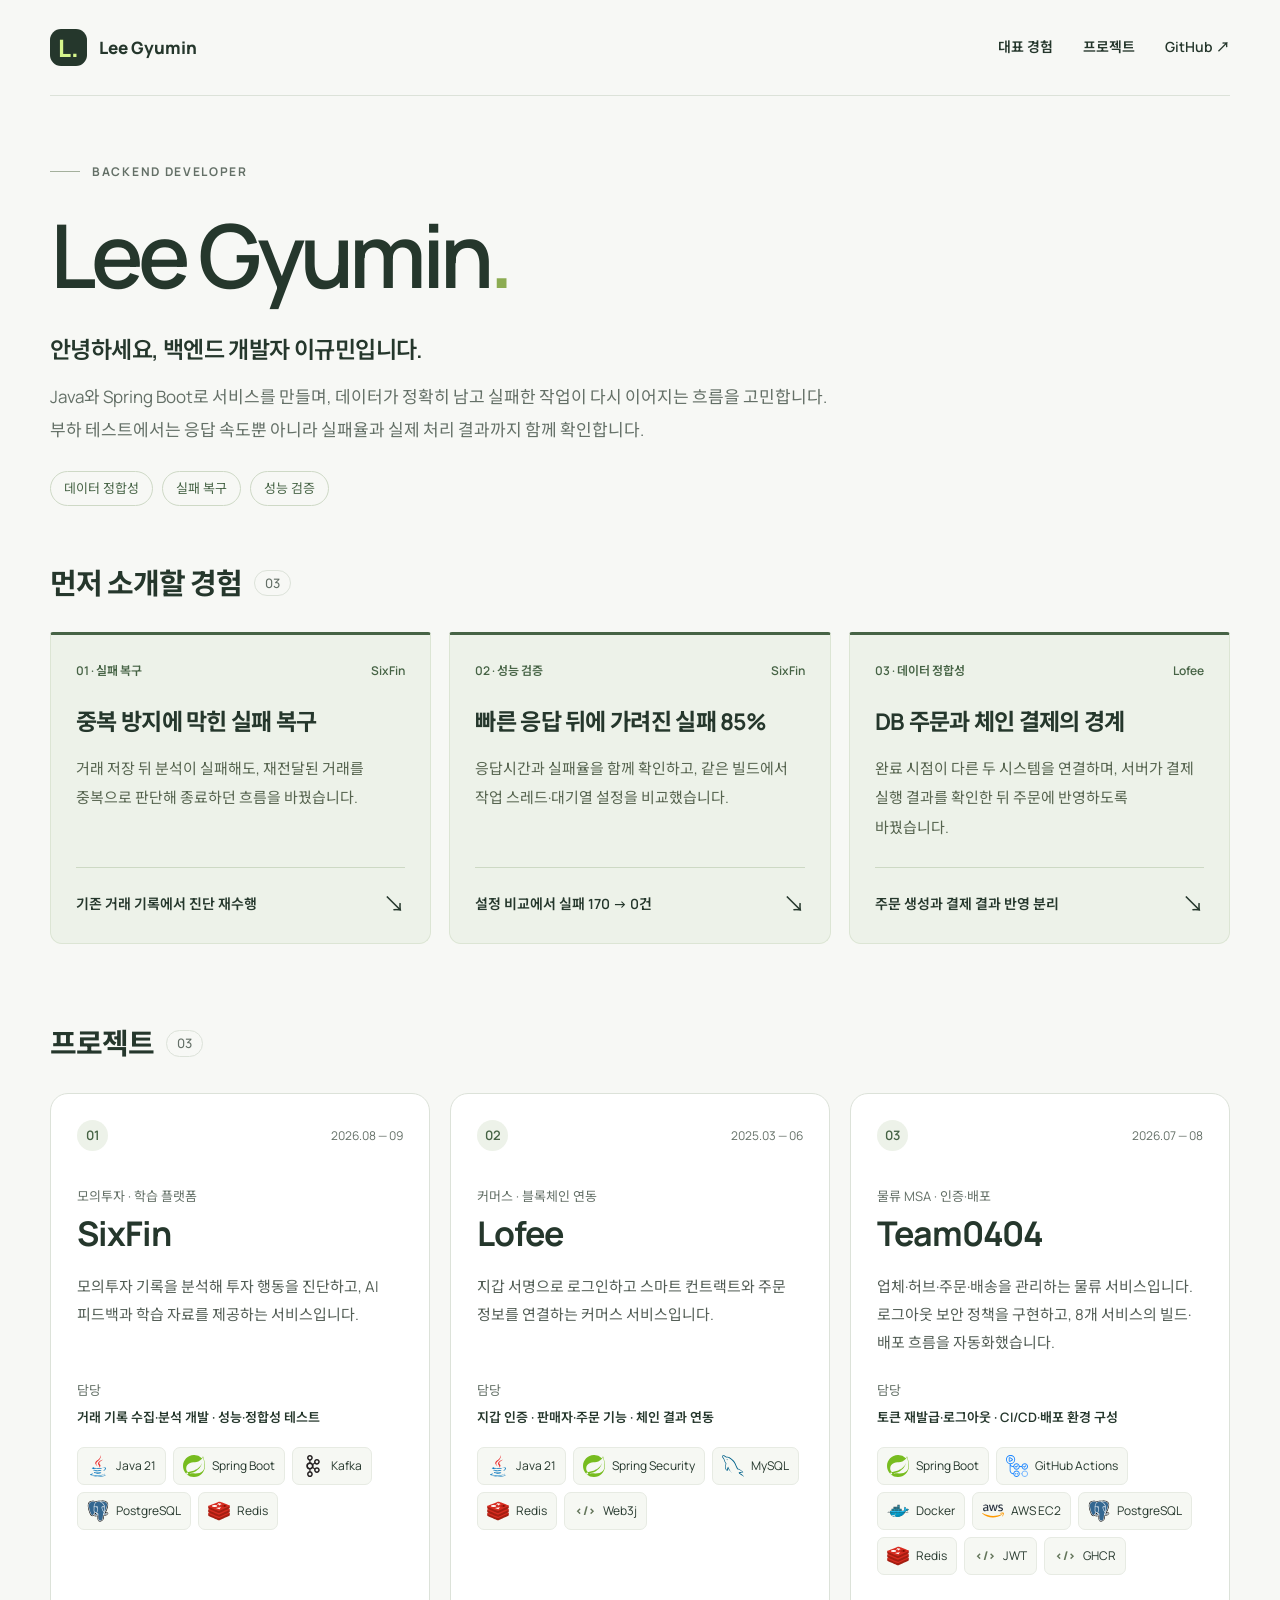
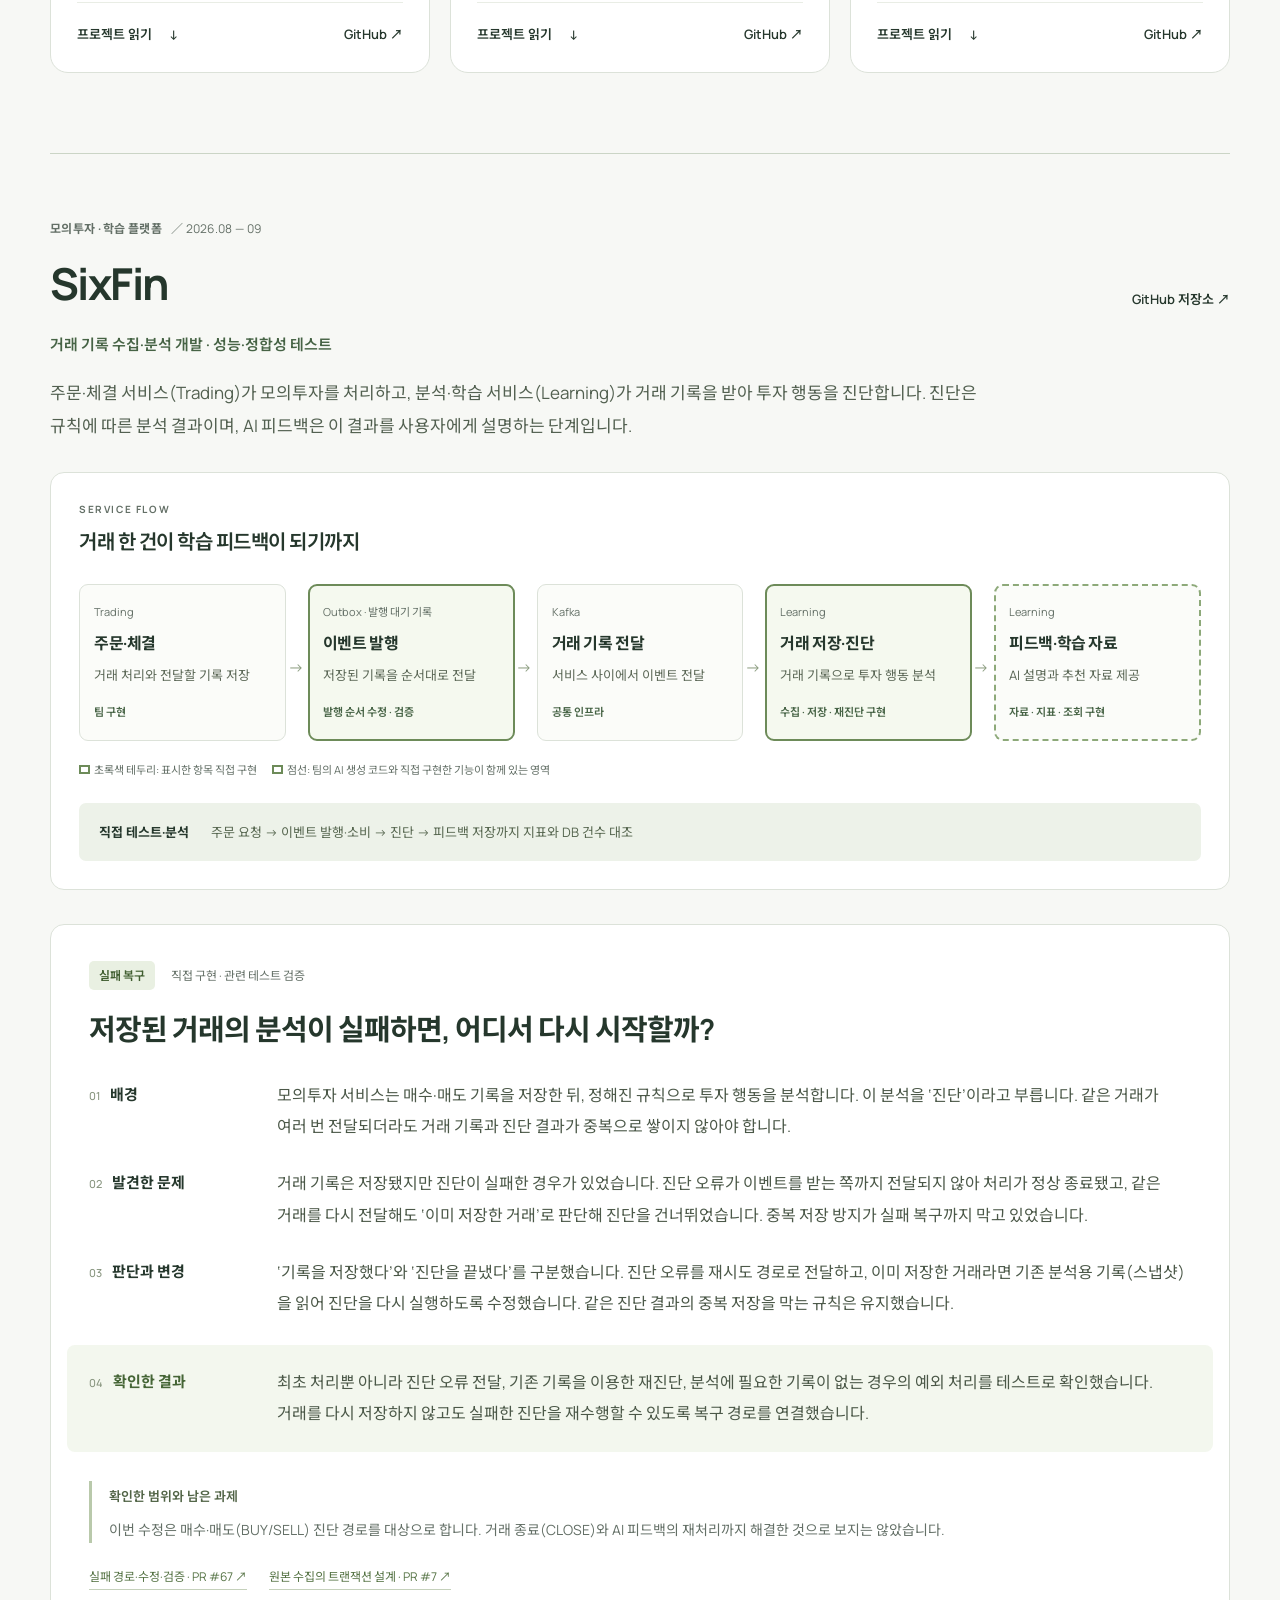
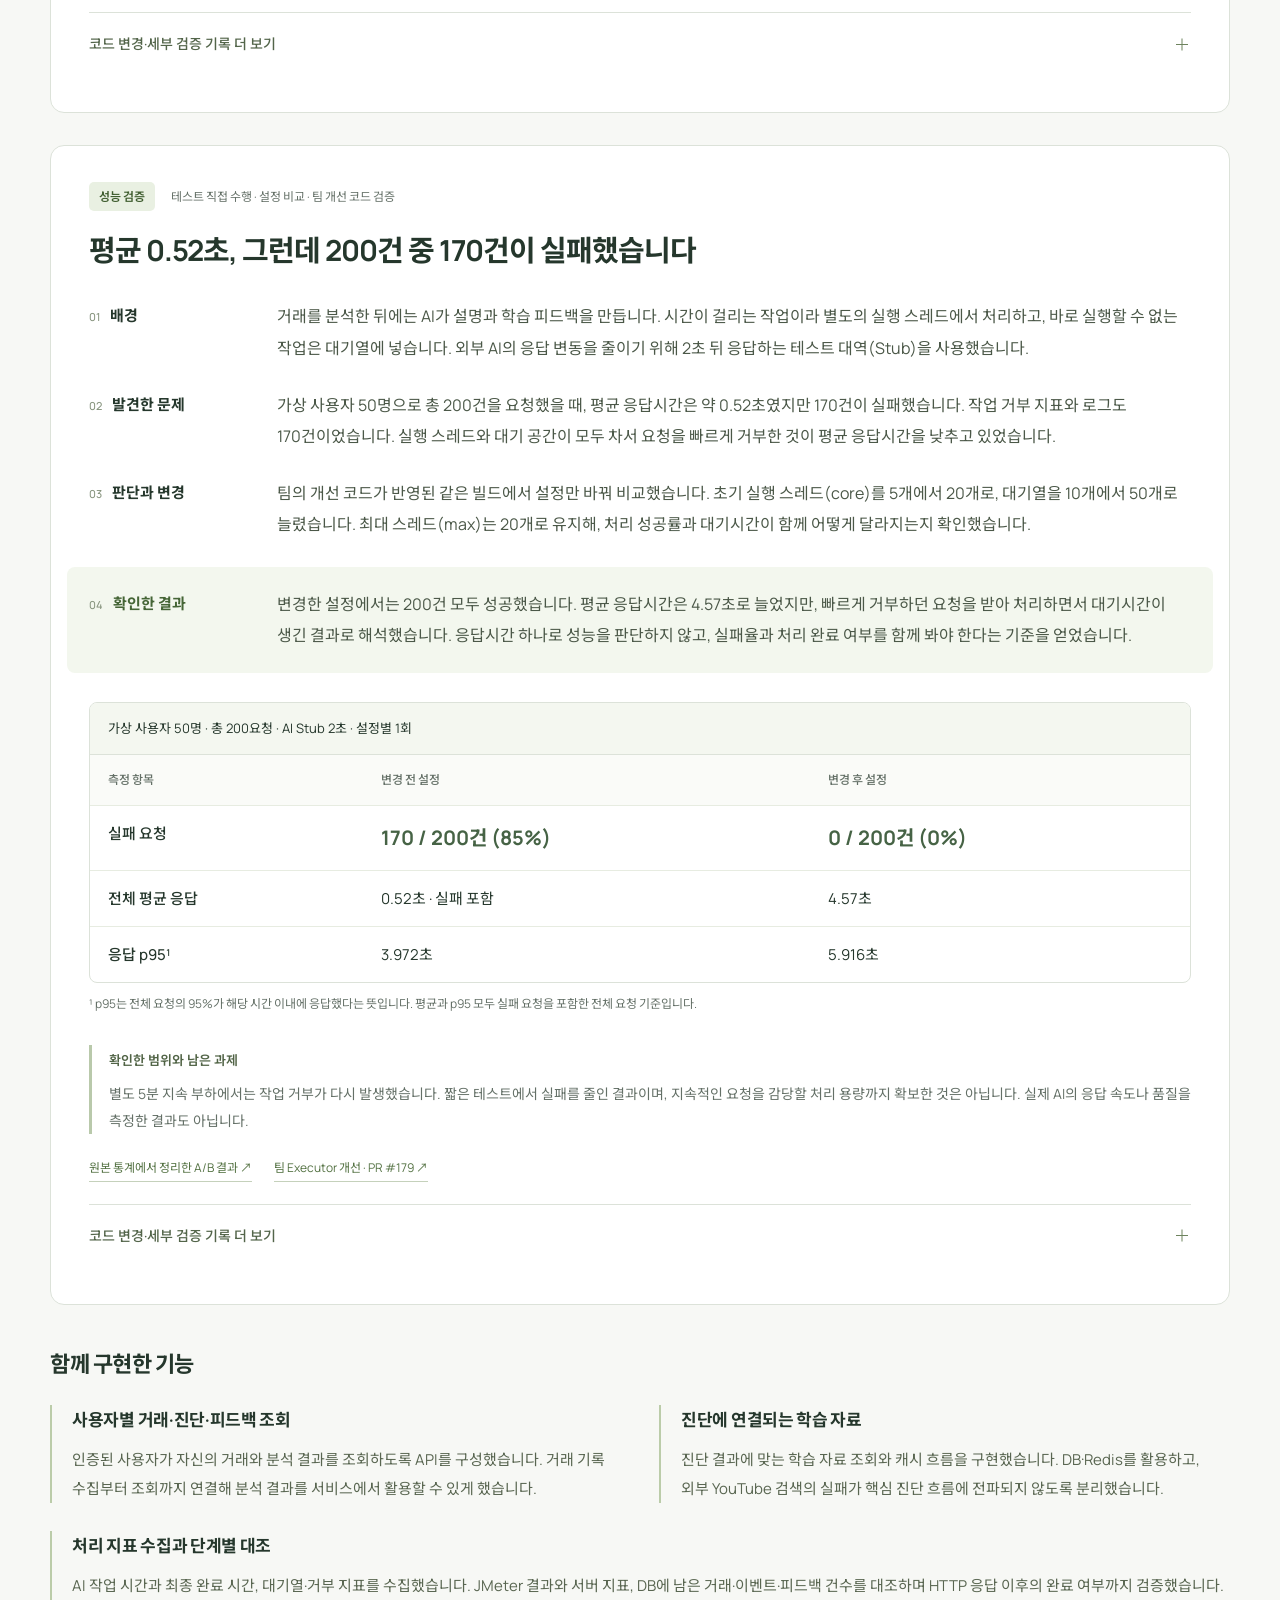
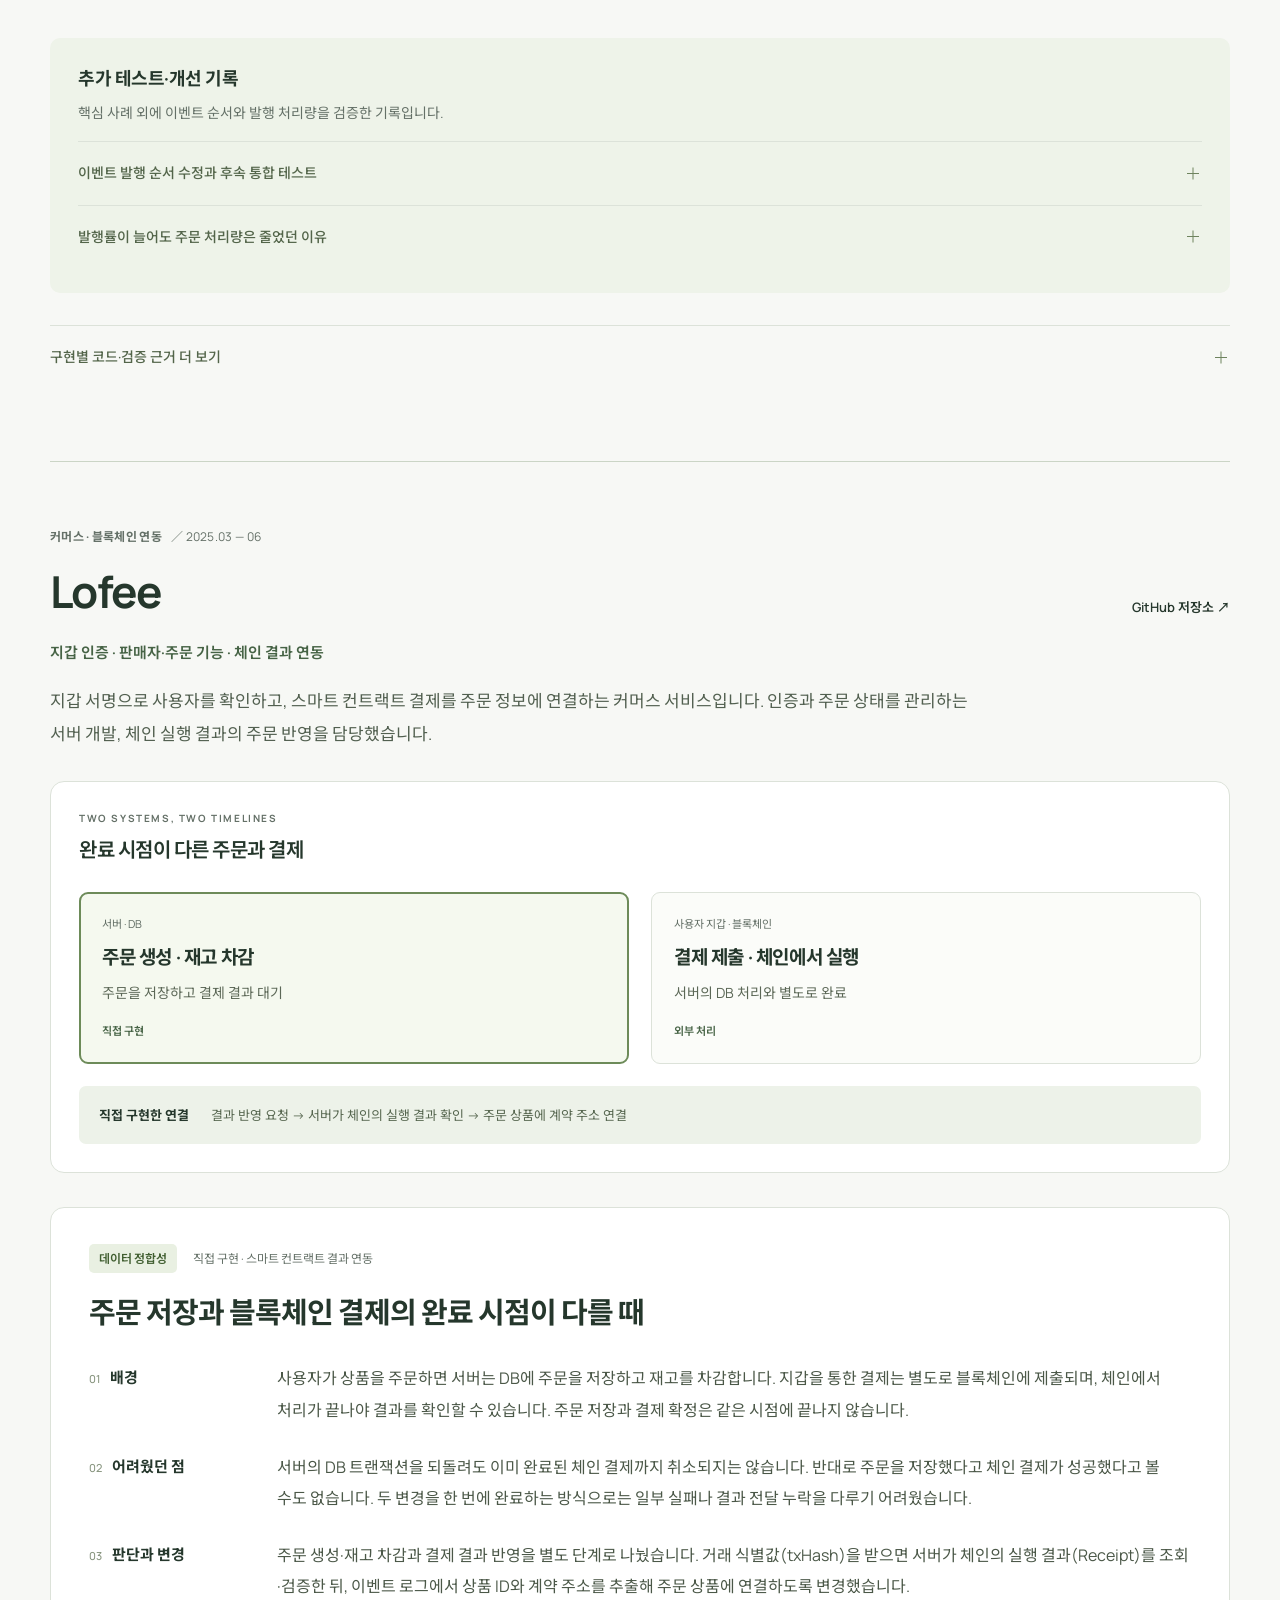
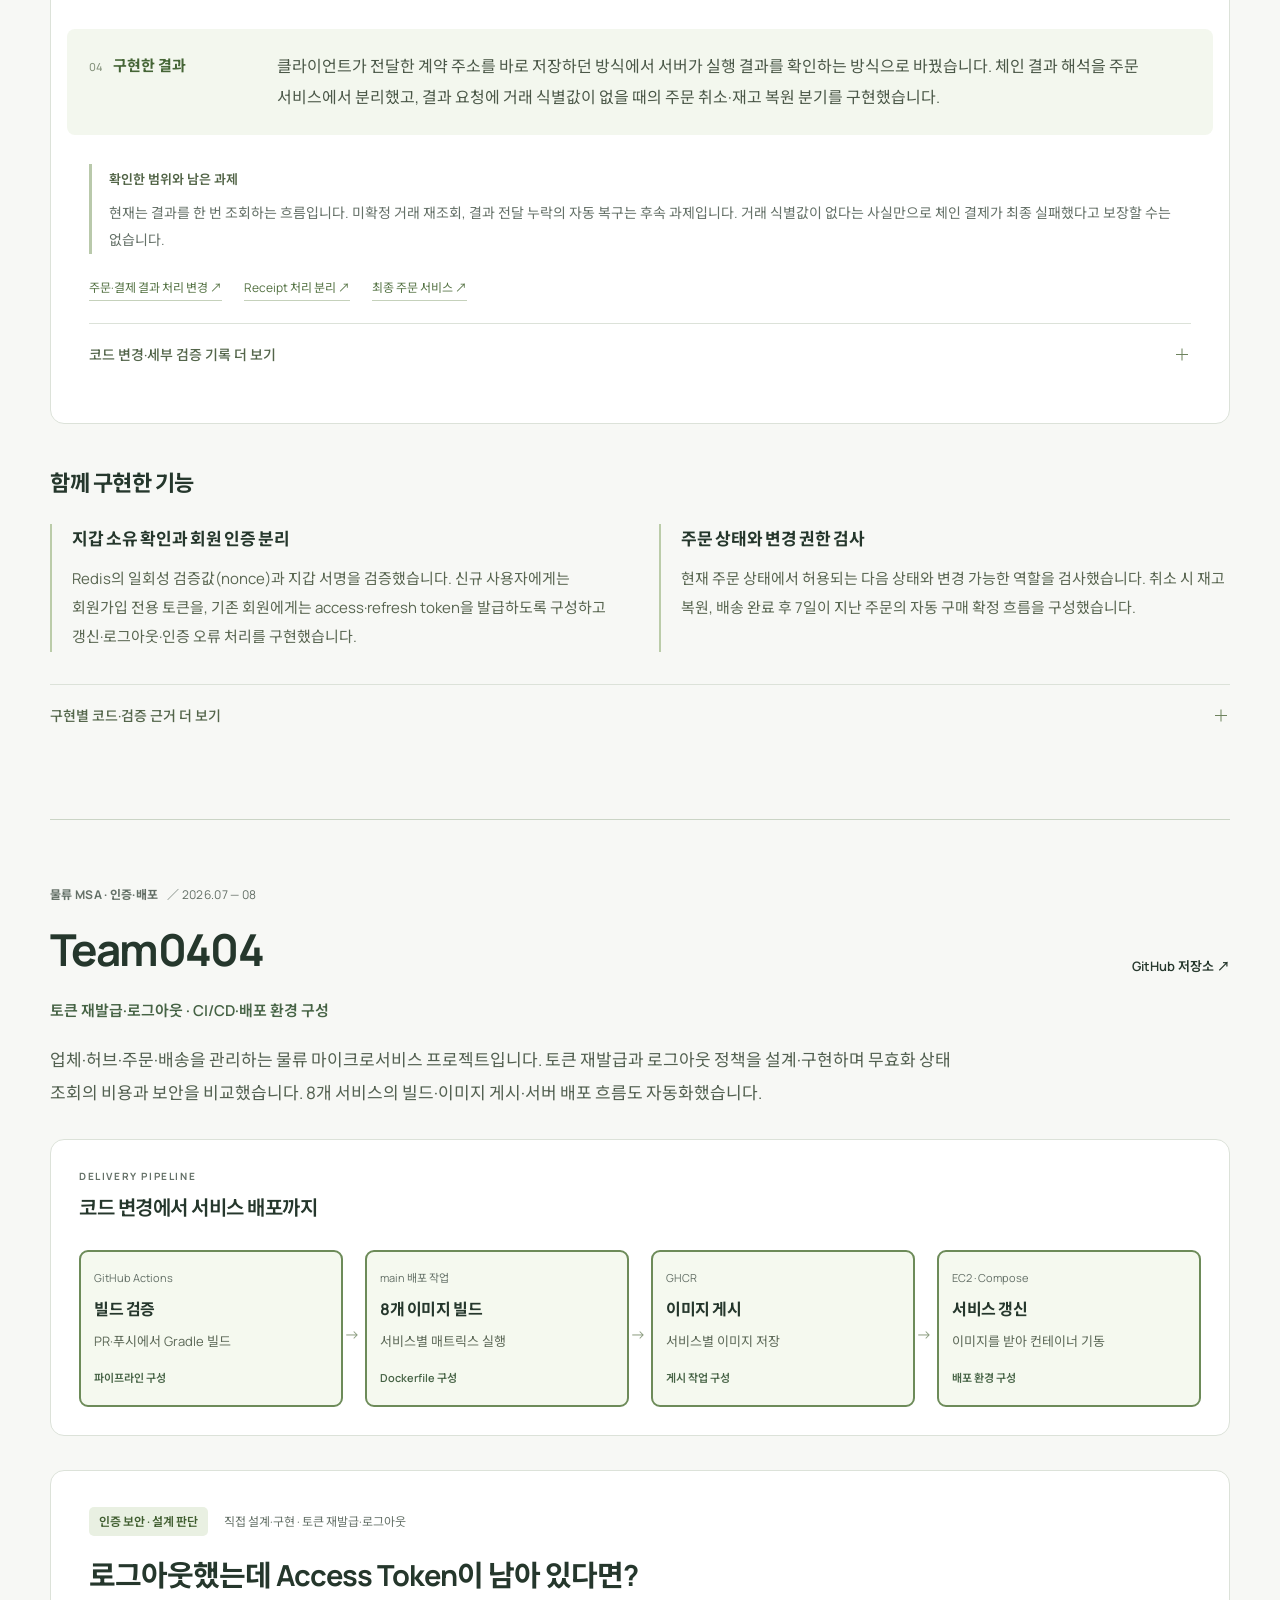
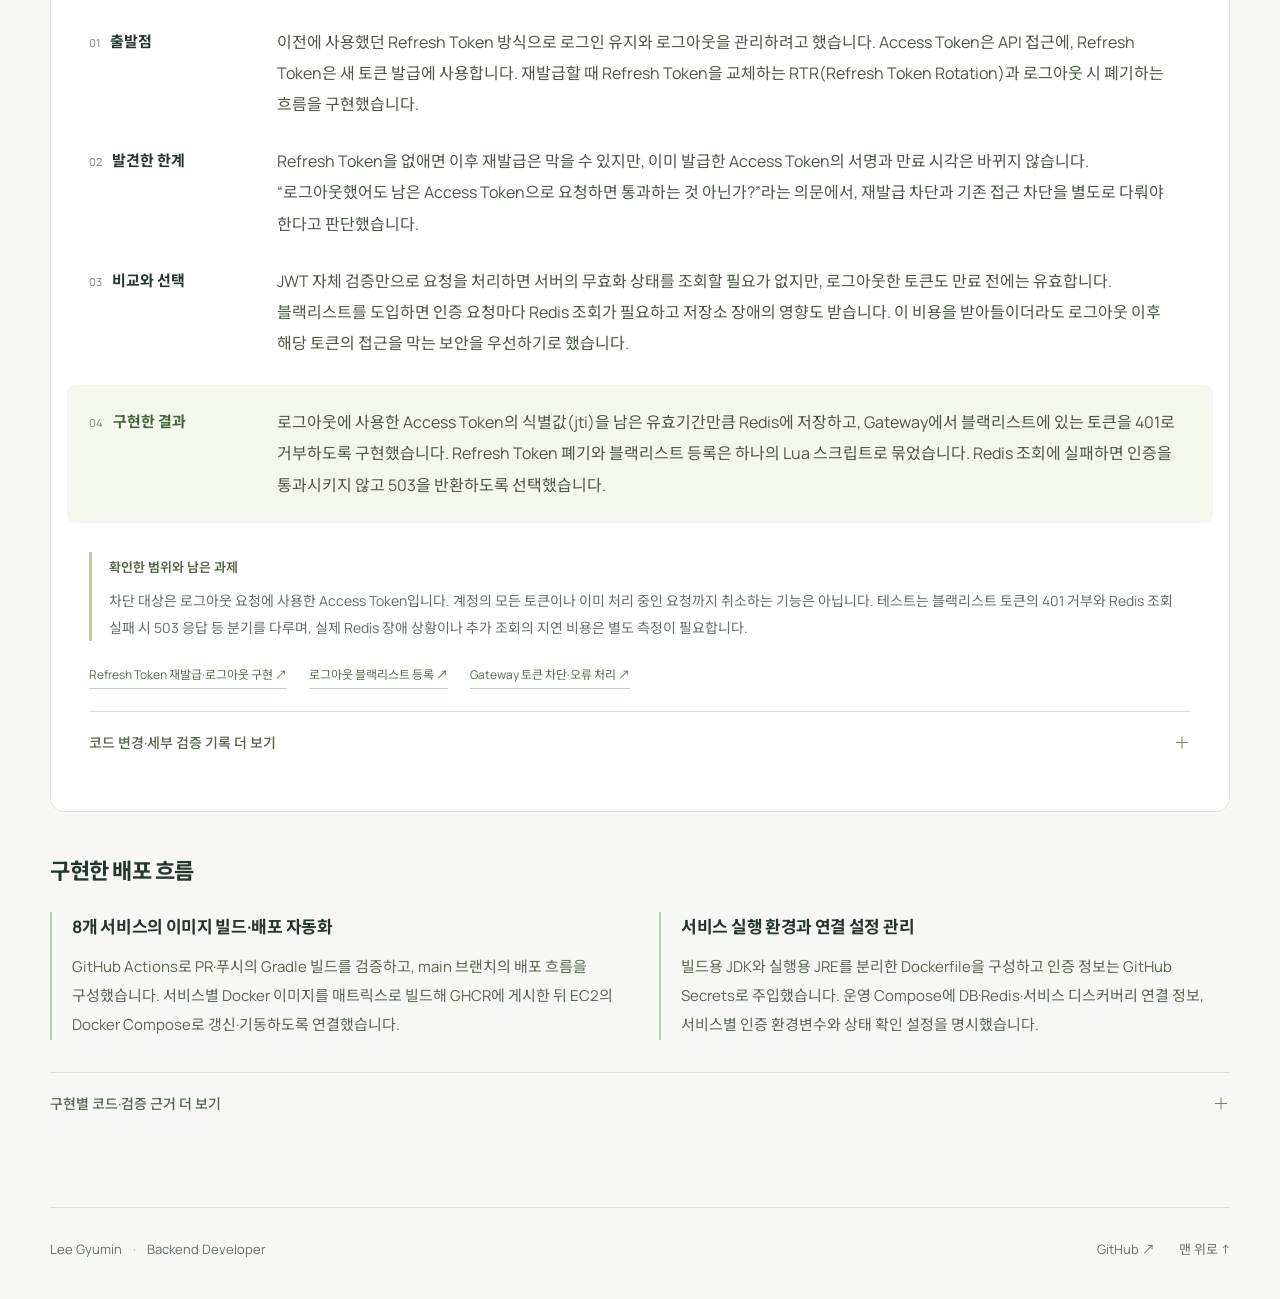
==== commit 956eb595: "Add files via upload 포트폴리오 수정" ====
--- a/index.html
+++ b/index.html
@@ -1,160 +1,2 @@
 <!doctype html>
-<html lang="ko">
-<head>
-  <meta charset="utf-8">
-  <meta name="viewport" content="width=device-width, initial-scale=1">
-  <meta name="theme-color" content="#f7f8f5">
-  <meta name="description" content="Lee Gyumin의 개발 포트폴리오. SixFin, Lofee, Team0404에서의 서비스 개발과 배포, 문제 해결 기록.">
-  <title>Lee Gyumin — Portfolio</title>
-  <link rel="icon" href="data:image/svg+xml,%3Csvg xmlns='http://www.w3.org/2000/svg' viewBox='0 0 32 32'%3E%3Crect width='32' height='32' rx='8' fill='%2325372c'/%3E%3Cpath d='M9 8v16h14v-4H13V8z' fill='%23d6fc73'/%3E%3C/svg%3E">
-  <link rel="stylesheet" href="portfolio.css">
-  <link rel="stylesheet" href="cases.css">
-  <link rel="stylesheet" href="sections.css">
-  <link rel="stylesheet" href="tabs.css">
-  <script src="tabs.js" defer></script>
-</head>
-<body>
-<a class="skip" href="#work">프로젝트로 건너뛰기</a>
-<header class="header wrap">
-  <a class="wordmark" href="#top"><span class="logo" aria-hidden="true">L.</span><span>Lee Gyumin</span></a>
-  <nav aria-label="주 메뉴"><a href="#work">프로젝트</a><a href="#implementation">구현</a><a href="#troubleshooting">트러블슈팅</a><a href="https://github.com/aa04260" target="_blank" rel="noopener noreferrer">GitHub <span aria-hidden="true">↗</span></a></nav>
-</header>
-<main id="top">
-  <section class="hero wrap" aria-labelledby="intro-title">
-    <p class="eyebrow">DEVELOPER PORTFOLIO <span class="small-line"></span> 2025 — 2026</p>
-    <h1 id="intro-title">Lee Gyumin<span class="name-dot">.</span></h1>
-    <p class="hello">안녕하세요. 서비스를 만들고 개선하는 개발자입니다.</p>
-    <p class="intro">Java와 Spring으로 서비스를 만들고, 배포 환경을 구성해왔습니다.<br class="desktop-break"> 문제가 생기면 코드와 실행 흐름을 따라 원인을 찾고 개선합니다.</p>
-    <a class="hero-link" href="#work">프로젝트 살펴보기 <span aria-hidden="true">↓</span></a>
-    <span class="hero-mark" aria-hidden="true">{ lg }</span>
-  </section>
-  <section class="wrap projects" id="work" aria-labelledby="work-title">
-    <div class="section-heading"><h2 id="work-title">프로젝트<span class="count">03</span></h2><span class="section-caption">서비스 개발부터 배포까지</span></div>
-    <div class="project-grid">
-      <article class="project-card" aria-labelledby="sixfin-card-title">
-        <div class="card-top"><span class="project-number">01</span><span class="period">2026.08 — 09</span></div>
-        <p class="category">모의투자 · 학습 플랫폼</p><h3 id="sixfin-card-title">SixFin</h3>
-        <p class="description">모의투자 기록을 분석해 투자 행동을 진단하고, AI 피드백과 학습 자료를 제공하는 서비스입니다.</p>
-        <div class="role"><span>담당</span><strong>Learning 개발 · 성능·정합성 테스트</strong></div>
-        <ul class="stack" aria-label="SixFin 기술 스택"><li><img src="assets/icons/java.svg" width="22" height="22" alt="">Java 21</li><li><img src="assets/icons/spring.svg" width="22" height="22" alt="">Spring Boot</li><li><img src="assets/icons/apachekafka.svg" width="22" height="22" alt="">Kafka</li><li><img src="assets/icons/postgresql.svg" width="22" height="22" alt="">PostgreSQL</li><li><img src="assets/icons/redis.svg" width="22" height="22" alt="">Redis</li></ul>
-        <div class="card-bottom"><a href="#sixfin">구현 내용 보기 <span aria-hidden="true">↓</span></a><a href="https://github.com/Team6-SixFin/sixfin" target="_blank" rel="noopener noreferrer">GitHub <span aria-hidden="true">↗</span></a></div>
-      </article>
-      <article class="project-card" aria-labelledby="lofee-card-title">
-        <div class="card-top"><span class="project-number">02</span><span class="period">2025.03 — 06</span></div>
-        <p class="category">커머스 · 블록체인 연동</p><h3 id="lofee-card-title">Lofee</h3>
-        <p class="description">지갑 서명으로 로그인하고 스마트 컨트랙트와 주문 정보를 연결하는 커머스 서비스입니다.</p>
-        <div class="role"><span>담당</span><strong>인증·판매자·주문 개발</strong></div>
-        <ul class="stack" aria-label="Lofee 기술 스택"><li><img src="assets/icons/java.svg" width="22" height="22" alt="">Java 21</li><li><img src="assets/icons/spring.svg" width="22" height="22" alt="">Spring Security</li><li><img src="assets/icons/mysql.svg" width="22" height="22" alt="">MySQL</li><li><img src="assets/icons/redis.svg" width="22" height="22" alt="">Redis</li><li><span class="generic-icon" aria-hidden="true">&lt;/&gt;</span>Web3j</li></ul>
-        <div class="card-bottom"><a href="#lofee">구현 내용 보기 <span aria-hidden="true">↓</span></a><a href="https://github.com/yu-lofee-shop/server/tree/develop" target="_blank" rel="noopener noreferrer">GitHub <span aria-hidden="true">↗</span></a></div>
-      </article>
-      <article class="project-card" aria-labelledby="team0404-card-title">
-        <div class="card-top"><span class="project-number">03</span><span class="period">2026.07 — 08</span></div>
-        <p class="category">물류 MSA · 배포 인프라</p><h3 id="team0404-card-title">Team0404</h3>
-        <p class="description">업체·허브·주문·배송을 관리하는 물류 MSA입니다. 8개 서비스의 이미지 빌드와 EC2 배포 흐름을 자동화했습니다.</p>
-        <div class="role"><span>담당</span><strong>CI/CD·배포 환경 구성</strong></div>
-        <ul class="stack" aria-label="Team0404 기술 스택"><li><img src="assets/icons/githubactions.svg" width="22" height="22" alt="">GitHub Actions</li><li><img src="assets/icons/docker.svg" width="22" height="22" alt="">Docker</li><li><img src="assets/icons/amazonwebservices.svg" width="22" height="22" alt="">AWS EC2</li><li><img src="assets/icons/postgresql.svg" width="22" height="22" alt="">PostgreSQL</li><li><img src="assets/icons/redis.svg" width="22" height="22" alt="">Redis</li><li><span class="generic-icon" aria-hidden="true">&lt;/&gt;</span>Flyway</li><li><span class="generic-icon" aria-hidden="true">&lt;/&gt;</span>GHCR</li></ul>
-        <div class="card-bottom"><a href="#team0404">구현 내용 보기 <span aria-hidden="true">↓</span></a><a href="https://github.com/Team0404/backend" target="_blank" rel="noopener noreferrer">GitHub <span aria-hidden="true">↗</span></a></div>
-      </article>
-    </div>
-  </section>
-  <div class="work-details">
-  <div class="content-tabs wrap" hidden>
-    <div class="tab-list" role="tablist" aria-label="프로젝트 상세 내용">
-      <button type="button" role="tab" id="implementation-tab" aria-controls="implementation" aria-selected="true">구현 내용</button>
-      <button type="button" role="tab" id="troubleshooting-tab" aria-controls="troubleshooting" aria-selected="false" tabindex="-1">트러블슈팅</button>
-    </div>
-  </div>
-  <section class="wrap implementation" id="implementation" aria-labelledby="implementation-title">
-    <div class="section-heading"><div><p class="eyebrow">IMPLEMENTATION</p><h2 id="implementation-title">주요 구현</h2></div><p class="section-caption">만든 기능과 설계한 처리 흐름</p></div>
-    
-    <article class="case-project" id="sixfin" aria-labelledby="sixfin-title">
-      <div class="project-context"><span class="project-number">01</span><h3 id="sixfin-title">SixFin</h3><p class="context-role">Learning 개발 · 성능·정합성 테스트</p><a href="https://github.com/Team6-SixFin/sixfin" target="_blank" rel="noopener noreferrer">저장소 보기 <span aria-hidden="true">↗</span></a></div>
-      <div class="cases">
-        <details class="decision" name="sixfin-implementation" open>
-          <summary><span class="case-no">01</span><span><small>JMeter · Prometheus · DB 대조 · 설정 A/B 비교</small><strong>성능·정합성 테스트 실행과 개선 후 재측정</strong></span><span class="expand" aria-hidden="true"></span></summary>
-          <div class="decision-body"><p class="implementation-intro">단일 API와 통합 부하 테스트를 직접 수행했습니다. 응답시간뿐 아니라 이벤트 발행·소비·피드백 저장까지 확인하고, 팀의 개선 코드를 재측정해 효과와 다음 병목을 기록했습니다.</p><ol class="flow-strip"><li>조건·시드 고정</li><li>부하 실행</li><li>서버 지표 수집</li><li>DB 결과 대조</li><li>개선 후 재측정</li></ol><div class="case-part"><h4>비교 가능한 실행 조건</h4><p>JMeter 시나리오, 배포 버전, VU·실행 시간, 시드와 시장 시계, 캐시·AI 제공자 조건을 기록했습니다. 외부 AI 변동을 줄이기 위해 2초 Stub을 사용하고 YouTube 검색을 껐습니다. 단일 API 부하와 주문·조회·피드백이 함께 동작하는 통합 부하를 나누어 실행했습니다.</p></div><div class="case-part"><h4>HTTP 이후의 완료까지 검증</h4><p>JTL·통계 JSON에 Prometheus의 DB 연결 풀·Executor 대기열·거부 지표를 함께 대조했습니다. Outbox, 소비 이벤트, 스냅샷, 진단, 자동 피드백의 건수를 단계별로 확인해 HTTP 성공과 실제 업무 완료의 차이를 찾았습니다.</p></div><div class="case-part"><h4>개선안을 판정한 기준</h4><p>Outbox 발행률이 약 4배가 됐지만 주문 처리량은 낮아진 사례, 평균 응답시간이 짧아졌지만 85%가 실패한 사례를 분석했습니다. 동일 빌드의 Executor 설정 A/B 측정에서는 성공률과 대기시간을 함께 비교했습니다. 팀의 코드 변경과 제가 수행한 측정·원인 분석·재검증을 구분해 기록했습니다.</p></div><div class="case-part result"><h4>구현 및 검증 기록</h4><p>2026년 9월 실행 결과와 개선 배치별 기록을 보관했습니다. 대부분 조건별 단일 실행이며, Stub 측정은 실제 Gemini 성능이나 AI 답변 품질을 의미하지 않습니다.</p></div><div class="source-links"><a href="evidence/sixfin-tests.html" target="_blank" rel="noopener noreferrer">테스트 조건·결과 비교표 <span aria-hidden="true">↗</span></a><a href="#executor-ab">Executor A/B 분석 <span aria-hidden="true">↓</span></a><a href="#outbox-bottleneck">Outbox 병목 분석 <span aria-hidden="true">↓</span></a></div></div>
-        </details>
-        <details class="decision" name="sixfin-implementation">
-          <summary><span class="case-no">02</span><span><small>Kafka · 트랜잭션 경계 · QueryDSL</small><strong>거래 이벤트 수집과 사용자별 피드백 조회</strong></span><span class="expand" aria-hidden="true"></span></summary>
-          <div class="decision-body"><p class="implementation-intro">Trading의 거래 이벤트를 Learning이 보관하고, 사용자가 자신의 포지션과 피드백을 조회할 수 있는 경로를 구현했습니다.</p><ol class="flow-strip"><li>이벤트 검증</li><li>원본·스냅샷 저장</li><li>사용자별 피드백 조회</li></ol><div class="case-part"><h4>원본을 남기는 수집 구조</h4><p>Kafka 메시지 키와 userId, 이벤트 버전, payload를 검증합니다. 원본은 JSONB로 보관하고 매수·매도는 체결 스냅샷, 포지션 종료는 최종 집계 스냅샷으로 변환합니다. 원본과 스냅샷을 하나의 트랜잭션에 묶어 변환·저장 실패 시 함께 롤백되도록 했습니다.</p></div><div class="case-part"><h4>중복 저장과 조회 권한</h4><p>eventId 사전 조회로 일반적인 중복을 걸러내고 DB UNIQUE 제약을 동시 소비의 최종 방어선으로 두었습니다. 조회 API는 QueryDSL 선택 필터와 별개로 userId 조건을 항상 적용합니다. 상세 조회에서도 feedbackId와 userId를 함께 사용해 소유권을 확인합니다.</p></div><div class="case-part"><h4>데이터가 없는 경우의 의미</h4><p>피드백이 없다는 이유만으로 포지션을 없는 것으로 판단하지 않습니다. 최초 체결 스냅샷으로 포지션의 존재와 소유권을 확인한 뒤, 정상 포지션에 피드백이 아직 없으면 빈 배열을 반환합니다. 진단 근거 거래는 executionId로 중복을 제거합니다.</p></div><div class="case-part result"><h4>구현 및 검증 기록</h4><p>수집 PR에는 Kafka→PostgreSQL 로컬 통합 검증이, 조회 PR에는 관련 테스트 16개와 더미 데이터 기반 HTTP 확인이 기록되어 있습니다.</p></div><div class="source-links"><a href="https://github.com/Team6-SixFin/sixfin/pull/7" target="_blank" rel="noopener noreferrer">이벤트 수집 · PR #7 <span aria-hidden="true">↗</span></a><a href="https://github.com/Team6-SixFin/sixfin/pull/21" target="_blank" rel="noopener noreferrer">피드백 조회 · PR #21 <span aria-hidden="true">↗</span></a></div></div>
-        </details>
-        <details class="decision" name="sixfin-implementation">
-          <summary><span class="case-no">03</span><span><small>추천 정책 · Redis · 외부 API</small><strong>진단에 맞는 학습 자료 추천과 장애 격리</strong></span><span class="expand" aria-hidden="true"></span></summary>
-          <div class="decision-body"><p class="implementation-intro">AI 피드백에 진단 이유와 연결되는 학습 영상을 붙였습니다. 후보 검색, 추천 정책, 연결 저장을 나누고 외부 검색 실패가 완료된 피드백에 영향을 주지 않도록 구성했습니다.</p><ol class="flow-strip"><li>진단 규칙 선택</li><li>Redis·DB 후보 확인</li><li>필요 시 YouTube 검색</li><li>피드백 연결</li></ol><div class="case-part"><h4>추천 기준을 코드로 명시</h4><p>WARNING·VIOLATION 진단을 추천 대상으로 삼고 VIOLATION을 우선합니다. 같은 ruleCode는 최신 진단을 사용하며, 규칙별로 한 개씩 먼저 배분해 특정 규칙에 자료가 몰리지 않도록 했습니다. 검색어는 진단 규칙과 매핑한 정책으로 결정합니다.</p></div><div class="case-part"><h4>캐시와 원본 데이터의 역할</h4><p>Redis에는 후보 ID만 저장합니다. 추천 직전 DB에서 활성 상태·만료 시각·기존 추천 이력을 다시 확인하므로, 오래된 캐시의 ID를 그대로 사용자에게 전달하지 않습니다. 후보가 부족할 때 외부 검색을 요청하고, 검색 결과 저장 후 후보군을 다시 구성합니다.</p></div><div class="case-part"><h4>실패와 동시 연결 처리</h4><p>Redis 장애 시 DB로 전환하고 외부 검색 실패 시 기존 후보를 사용합니다. 피드백을 COMPLETED로 저장한 뒤 자료를 연결하므로 추천 실패가 완료된 AI 내용을 되돌리지 않습니다. 연결 저장은 피드백 행 잠금과 복합 UNIQUE 제약으로 중복 연결을 방지합니다.</p></div><div class="case-part result"><h4>구현 및 검증 기록</h4><p>YouTube 검색·캐싱·피드백 연결을 구현했습니다. 문서 검색은 확장 인터페이스만 준비했으며 정기 갱신 배치는 구현하지 않았습니다.</p></div><div class="source-links"><a href="https://github.com/Team6-SixFin/sixfin/pull/106" target="_blank" rel="noopener noreferrer">추천 정책과 구현 · PR #106 <span aria-hidden="true">↗</span></a></div></div>
-        </details>
-        <details class="decision" name="sixfin-implementation">
-          <summary><span class="case-no">04</span><span><small>Micrometer · Prometheus · Grafana</small><strong>비동기 완료 시간과 작업 대기 상태 관측</strong></span><span class="expand" aria-hidden="true"></span></summary>
-          <div class="decision-body"><p class="implementation-intro">HTTP 응답 이후에도 계속되는 피드백 생성 작업을 관측하기 위해, 외부 AI 요청과 전체 피드백 완료 시간을 구분해 계측했습니다.</p><ol class="flow-strip"><li>컨텍스트 준비</li><li>AI 호출</li><li>결과 저장·자료 연결</li><li>완료 시간 기록</li></ol><div class="case-part"><h4>관측 지점 분리</h4><p>외부 AI 요청 횟수·소요 시간 외에 컨텍스트 준비부터 저장·학습 자료 연결까지의 시간을 기록했습니다. Executor의 활성 스레드, 풀 크기, 대기열, 거부 횟수를 함께 노출해 외부 응답 지연과 내부 작업 적체를 나누어 볼 수 있도록 했습니다.</p></div><div class="case-part"><h4>지표의 해석 기준</h4><p>Kafka 성공·중복·실패와 진단 결과를 고정된 유형으로 집계합니다. 사용자 ID처럼 계속 늘어나는 값을 태그로 넣지 않았습니다. 첫 이벤트부터 증가량에 반영되도록 Kafka 메트릭을 기동 시 사전 등록했고, AI 요청 지표는 내부 재시도 횟수가 아닌 논리적인 요청 단위로 정의했습니다.</p></div><div class="case-part"><h4>안전한 성능 테스트 지원</h4><p>Stub 제공자를 명시했는데 어댑터가 없거나 토큰이 잘못된 경우 실제 Gemini로 조용히 전환되지 않도록 오류를 반환했습니다. 라우터·필터 테스트에 실제 AI 미호출 조건을 넣고, 비동기 제공자 컨텍스트 전달·정리도 확인하도록 했습니다.</p></div><div class="case-part result"><h4>구현 및 검증 기록</h4><p>PR #118에는 Learning 테스트, 대시보드 JSON, Prometheus 수집 확인이 기록되어 있습니다. 이는 관측 기능의 검증이며 처리량 개선 수치는 아닙니다.</p></div><div class="source-links"><a href="https://github.com/Team6-SixFin/sixfin/pull/118" target="_blank" rel="noopener noreferrer">모니터링 구현 · PR #118 <span aria-hidden="true">↗</span></a><a href="https://github.com/Team6-SixFin/sixfin/commit/10ba0a13b5285c047fecf3c426157d8814170dc1" target="_blank" rel="noopener noreferrer">Stub 격리와 테스트 <span aria-hidden="true">↗</span></a></div></div>
-        </details>
-      </div>
-    </article>
-    <article class="case-project" id="lofee" aria-labelledby="lofee-title">
-      <div class="project-context"><span class="project-number">02</span><h3 id="lofee-title">Lofee</h3><p class="context-role">인증·판매자·주문 개발</p><a href="https://github.com/yu-lofee-shop/server/tree/develop" target="_blank" rel="noopener noreferrer">저장소 보기 <span aria-hidden="true">↗</span></a></div>
-      <div class="cases">
-        <details class="decision" name="lofee-implementation" open>
-          <summary><span class="case-no">01</span><span><small>지갑 서명 · Redis · JWT</small><strong>지갑 서명 인증과 회원가입 전후의 토큰 흐름</strong></span><span class="expand" aria-hidden="true"></span></summary>
-          <div class="decision-body"><p class="implementation-intro">지갑 소유 확인과 서비스 회원 여부를 분리해, 서명이 검증된 신규 사용자가 회원가입으로 이어질 수 있도록 구현했습니다.</p><ol class="flow-strip"><li>Nonce 확인</li><li>서명 주소 복원·비교</li><li>기존 회원 / 신규 사용자</li><li>인증 토큰 발급</li></ol><div class="case-part"><h4>서명 검증 순서</h4><p>메시지에서 지갑 주소·nonce·chainId를 추출하고 Redis의 nonce와 비교합니다. 서명에서 복원한 주소가 메시지의 주소와 같은지 확인한 뒤 nonce를 삭제합니다. 인증 성공 후 같은 nonce를 다시 사용하지 않도록 한 흐름입니다.</p></div><div class="case-part"><h4>회원가입 전후의 인증 구분</h4><p>기존 회원은 access·refresh token을 발급하고 refresh token을 저장합니다. 아직 회원이 아니면 지갑 정보를 담은 pre-auth token만 발급합니다. 회원가입에서 User를 생성한 뒤 서비스 이용용 토큰을 발급하도록 단계를 나눴습니다.</p></div><div class="case-part"><h4>필터와 토큰 수명주기 연결</h4><p>토큰 갱신·로그아웃과 인증 오류 응답을 구현했습니다. JWT 필터에서 공개 경로를 nonce·서명 검증 등으로 구체화해, 회원가입 요청도 pre-auth token을 해석하도록 맞췄습니다.</p></div><div class="case-part result"><h4>구현 및 검증 기록</h4><p>AuthService와 JWT 필터의 실제 분기, 인증 구현·오류 응답 PR을 근거로 정리했습니다. 동시 요청까지 포함한 nonce의 원자적 소비를 보장하는 구현으로 표현하지 않았습니다.</p></div><div class="source-links"><a href="https://github.com/yu-lofee-shop/server/pull/4" target="_blank" rel="noopener noreferrer">인증 구현 · PR #4 <span aria-hidden="true">↗</span></a><a href="https://github.com/yu-lofee-shop/server/pull/52" target="_blank" rel="noopener noreferrer">오류 응답 · PR #52 <span aria-hidden="true">↗</span></a><a href="https://github.com/yu-lofee-shop/server/blob/bbbe7730b3e95ed9c1d8a7330c6e249ecf8fdf6e/src/main/java/com/example/server/service/AuthService.java" target="_blank" rel="noopener noreferrer">인증 서비스 코드 <span aria-hidden="true">↗</span></a></div></div>
-        </details>
-        <details class="decision" name="lofee-implementation">
-          <summary><span class="case-no">02</span><span><small>주문 수명주기 · 역할 검증 · 스케줄링</small><strong>주문 상태 전이와 역할별 변경 규칙</strong></span><span class="expand" aria-hidden="true"></span></summary>
-          <div class="decision-body"><p class="implementation-intro">주문 상품이 어떤 상태로 이동할 수 있는지, 어떤 역할이 그 변경을 수행할 수 있는지를 분리해 구현했습니다.</p><ol class="flow-strip"><li>현재 상태 확인</li><li>허용 전이 검사</li><li>역할 검사</li><li>상태·재고 갱신</li></ol><div class="case-part"><h4>허용되는 다음 상태를 명시</h4><p>PENDING→APPROVED/CANCELED, SHIPPED→DELIVERED처럼 상태별 허용 전이를 Map으로 관리합니다. 전달된 상태 문자열이 유효해도 현재 상태에서 허용되지 않는 이동이면 별도 오류로 거부합니다.</p></div><div class="case-part"><h4>역할과 도메인 동작 연결</h4><p>승인·배송 시작·환불은 판매자, 배송 완료는 관리자 등 다음 상태에 필요한 역할을 검사합니다. 취소 시 상품 수량을 복원하고, 판매자 승인 과정에서는 검증 상태뿐 아니라 연결된 사용자의 SELLER 역할도 갱신하도록 했습니다.</p></div><div class="case-part"><h4>자동 구매 확정</h4><p>매일 실행하는 스케줄러가 배송 완료 후 7일이 지난 주문 상품을 조회합니다. 컨트랙트의 구매 확정 호출 이후 서버 상태를 CONFIRMED로 갱신하도록 연결했습니다.</p></div><div class="case-part result"><h4>구현 및 검증 기록</h4><p>현재 코드는 역할 기준 검사입니다. 개별 주문의 판매자·구매자 소유권 검증과 컨트랙트 호출의 재시도·보상까지 완성한 구조는 아닙니다.</p></div><div class="source-links"><a href="https://github.com/yu-lofee-shop/server/pull/49" target="_blank" rel="noopener noreferrer">주문 상태 전이 · PR #49 <span aria-hidden="true">↗</span></a><a href="https://github.com/yu-lofee-shop/server/blob/bbbe7730b3e95ed9c1d8a7330c6e249ecf8fdf6e/src/main/java/com/example/server/service/OrderService.java" target="_blank" rel="noopener noreferrer">주문 서비스 코드 <span aria-hidden="true">↗</span></a></div></div>
-        </details>
-        <details class="decision" name="lofee-implementation">
-          <summary><span class="case-no">03</span><span><small>Web3j · Transaction Receipt · ABI</small><strong>블록체인 거래 결과와 주문 상품 연결</strong></span><span class="expand" aria-hidden="true"></span></summary>
-          <div class="decision-body"><p class="implementation-intro">결제 트랜잭션의 실행 결과를 확인하고 이벤트 로그에서 주문 상품 컨트랙트 주소를 추출해 서버의 주문 상품과 연결했습니다.</p><ol class="flow-strip"><li>txHash 수신</li><li>Receipt 성공 확인</li><li>이벤트 해석</li><li>상품 ID·컨트랙트 주소 매핑</li></ol><div class="case-part"><h4>외부 연동 책임 분리</h4><p>OrderService는 주문 갱신을 담당하고, Receipt 조회와 이벤트 파싱은 OrderContractProcessor로 분리했습니다. txHash가 비어 있으면 주문 상품을 취소하고 재고를 복원하며, 값이 있으면 거래 성공 여부를 확인한 뒤 연결 정보를 갱신합니다.</p></div><div class="case-part"><h4>ABI를 기준으로 로그 해석</h4><p>OrderItemCreated를 ABI의 7개 필드와 일치시키고 indexed인 orderId와 나머지 값을 구분합니다. topics의 이벤트 시그니처를 비교한 뒤 non-indexed 값에서 productId와 주문 상품 주소를 추출해 Map으로 반환합니다.</p></div><div class="case-part"><h4>서버 데이터에 반영</h4><p>각 주문 상품의 productId로 매핑을 찾고 대응하는 컨트랙트 주소를 저장합니다. 계약 호출 코드를 주문 상태 변경 코드에서 분리해, 블록체인 응답 해석과 도메인 갱신을 각각 읽을 수 있도록 했습니다.</p></div><div class="case-part result"><h4>구현 및 검증 기록</h4><p>이 구현은 거래 결과 조회와 DB 연결 갱신 범위입니다. 체인과 DB를 하나의 원자적 트랜잭션으로 보장하거나 누락된 이벤트의 자동 복구를 구현한 것은 아닙니다.</p></div><div class="source-links"><a href="https://github.com/yu-lofee-shop/server/pull/36" target="_blank" rel="noopener noreferrer">주문·컨트랙트 연동 · PR #36 <span aria-hidden="true">↗</span></a><a href="https://github.com/yu-lofee-shop/server/commit/bbbe7730b3e95ed9c1d8a7330c6e249ecf8fdf6e" target="_blank" rel="noopener noreferrer">이벤트 파싱 코드 <span aria-hidden="true">↗</span></a></div></div>
-        </details>
-      </div>
-    </article>
-    <article class="case-project" id="team0404" aria-labelledby="team0404-title">
-      <div class="project-context"><span class="project-number">03</span><h3 id="team0404-title">Team0404</h3><p class="context-role">CI/CD·배포 환경 구성</p><a href="https://github.com/Team0404/backend" target="_blank" rel="noopener noreferrer">저장소 보기 <span aria-hidden="true">↗</span></a></div>
-      <div class="cases">
-        <details class="decision" name="team0404-implementation" open>
-          <summary><span class="case-no">01</span><span><small>GitHub Actions · GHCR · EC2</small><strong>8개 서비스의 이미지 빌드·배포 자동화</strong></span><span class="expand" aria-hidden="true"></span></summary>
-          <div class="decision-body"><p class="implementation-intro">모노레포의 각 서비스를 별도 이미지로 만들고, 전체 빌드가 끝난 뒤 EC2의 Compose 구성을 갱신하는 파이프라인을 구성했습니다.</p><ol class="flow-strip"><li>main 변경</li><li>8개 이미지 빌드·게시</li><li>EC2 파일 전송</li><li>Compose pull·up</li></ol><div class="case-part"><h4>CI와 배포 단계 분리</h4><p>dev·main 대상 PR과 푸시에서는 Gradle 빌드를 검증합니다. CD는 main 푸시 또는 수동 실행으로 시작합니다. Eureka·Gateway·User의 초기 배포 구성을 Hub·Company·Delivery·Slack·Order까지 확장했습니다.</p></div><div class="case-part"><h4>서비스별 이미지와 공통 실행 규칙</h4><p>Actions 매트릭스에서 각 서비스의 Dockerfile로 이미지를 빌드해 GHCR에 게시합니다. Dockerfile은 JDK 단계에서 모듈별 bootJar를 빌드하고 JRE 단계에서 실행하도록 분리했습니다. gradlew의 LF 정규화와 Git 줄바꿈 규칙도 함께 구성했습니다.</p></div><div class="case-part"><h4>배포 작업의 순서</h4><p>배포 job은 이미지 게시 job에 의존합니다. 운영 Compose와 DB 초기화 파일을 EC2에 전송한 뒤 SSH로 이미지를 pull하고 up -d --remove-orphans를 실행하도록 연결했습니다. 인증 정보는 GitHub Secrets에서 주입합니다.</p></div><div class="case-part result"><h4>구현 및 검증 기록</h4><p>빌드·배포 설정 구현을 확인했습니다. PR #96의 전체 EC2 기동 검증은 완료 표시가 없으며, 현재 워크플로는 latest 태그와 Compose 재기동 방식입니다. 무중단 전환·자동 롤백 구현은 포함하지 않습니다.</p></div><div class="source-links"><a href="https://github.com/Team0404/backend/pull/96" target="_blank" rel="noopener noreferrer">서비스 확장 · PR #96 <span aria-hidden="true">↗</span></a><a href="https://github.com/Team0404/backend/blob/2fec8947677ba610e4c5429047678258588135fe/.github/workflows/deploy.yml" target="_blank" rel="noopener noreferrer">배포 워크플로 <span aria-hidden="true">↗</span></a></div></div>
-        </details>
-        <details class="decision" name="team0404-implementation">
-          <summary><span class="case-no">02</span><span><small>Docker Compose · Eureka · Redis</small><strong>배포에 필요한 서비스 연결·실행 환경 구성</strong></span><span class="expand" aria-hidden="true"></span></summary>
-          <div class="decision-body"><p class="implementation-intro">각 서비스가 운영 환경의 DB·캐시·서비스 디스커버리에 연결되도록 컨테이너 구성과 환경변수를 정리했습니다.</p><ol class="flow-strip"><li>서비스 컨테이너</li><li>Eureka 등록·내부 통신</li><li>전용 Redis 연결</li><li>상태 확인</li></ol><div class="case-part"><h4>실행 환경을 코드로 관리</h4><p>서비스별 운영 컨테이너, Eureka·Zipkin 연결, 환경변수와 depends_on을 Compose에 명시했습니다. 외부 연동 키도 실행 환경에서 주입하도록 구성해 각 서비스가 같은 배포 파일에서 자신의 연결 대상을 찾도록 했습니다.</p></div><div class="case-part"><h4>Redis의 용도와 연결 대상 분리</h4><p>User·Hub·Company용 Redis를 별도 컨테이너로 구성하고 호스트·포트·인증 환경변수를 나눴습니다. 로컬 포트를 각각 다르게 두고 healthcheck를 추가해 연결 대상과 상태를 구별할 수 있게 했습니다.</p></div><div class="case-part"><h4>분리의 의미와 운영 경계</h4><p>컨테이너를 나누면서 인증·캐시 설정을 서비스별로 관리할 수 있게 했습니다. 다만 같은 EC2와 Compose 환경을 공유하므로 호스트 장애까지 격리하는 고가용성 구성으로 보지는 않습니다. depends_on 역시 서비스의 업무 요청 성공까지 보장하는 장치는 아닙니다.</p></div><div class="case-part result"><h4>구현 및 검증 기록</h4><p>운영 Compose와 서비스별 연결 설정을 코드로 관리했습니다. PR #107에는 설정 검증과 Hub·Company 컴파일 확인이 기록되어 있으며, 배포 후 Redis 연결 확인은 별도 항목으로 남아 있습니다.</p></div><div class="source-links"><a href="https://github.com/Team0404/backend/pull/107" target="_blank" rel="noopener noreferrer">Redis 구성 분리 · PR #107 <span aria-hidden="true">↗</span></a><a href="https://github.com/Team0404/backend/blob/2fec8947677ba610e4c5429047678258588135fe/docker-compose.prod.yml" target="_blank" rel="noopener noreferrer">운영 Compose <span aria-hidden="true">↗</span></a></div></div>
-        </details>
-      </div>
-    </article>
-  </section>
-  <section class="wrap troubleshooting" id="troubleshooting" aria-labelledby="trouble-title">
-    <div class="section-heading"><div><p class="eyebrow">TROUBLESHOOTING</p><h2 id="trouble-title">원인을 좁히고, 흐름을 고치다</h2></div><p class="section-caption">실패 경로 · 설계 판단 · 검증</p></div>
-    <div class="deep-cases">
-      <article class="deep-case" id="executor-ab" aria-labelledby="executor-ab-title">
-        <div class="deep-heading"><div class="case-label"><span>CASE 01</span><span class="project-chip">SixFin</span></div><p class="case-role">테스트 수행 · 설정 A/B 비교 · 결과 분석</p><p class="deep-topic">Executor · 대기열 정책 · 성공률과 지연의 균형</p><h3 id="executor-ab-title">평균 523ms라는 결과에 숨어 있던 실패율 85%</h3><p class="deep-lead">빠른 거부 응답이 평균을 낮추고 있었습니다. 동일 빌드에서 실행 스레드와 큐 설정만 바꿔 성공률·대기시간을 함께 비교했습니다.</p></div>
-        <dl class="case-metrics"><div><dt>A · 200건 중 실패</dt><dd>170건</dd></div><div><dt>B · 200건 중 실패</dt><dd>0건</dd></div><div><dt>B · 응답 p95</dt><dd>5.916초</dd></div></dl><p class="metric-caption">2026.09.20 · 50 VU / 200요청 · 동일 빌드 · AI Stub 2초 · 조건별 1회</p>
-        <div class="flow-comparison"><div><h4>A · core 5 / max 20 / queue 10</h4><ol class="flow-strip"><li>수용 한도 30개</li><li>초과 작업 거부</li><li>503이 평균 응답을 단축</li></ol></div><div><h4>B · core 20 / max 20 / queue 50</h4><ol class="flow-strip"><li>20개 작업 즉시 실행</li><li>나머지 작업 대기</li><li>성공률과 p95 함께 확인</li></ol></div></div>
-        <details class="deep-detail" open><summary>원인 분석과 해결 과정<span class="expand" aria-hidden="true"></span></summary><div class="deep-body"><div class="case-part"><h4>실험 설계</h4><p>팀의 Executor 개선 코드가 반영된 동일 빌드에서 환경변수만 바꾸고 Learning을 재시작했습니다. AI는 지연 2초의 Stub, YouTube와 재시도 스케줄러는 비활성화해 간섭을 줄였습니다. 1·5·10·20·50 VU로 부하를 올렸고, 핵심 비교인 50 VU에서는 설정별 200건을 요청했습니다.</p></div><div class="case-part"><h4>평균 응답시간의 함정</h4><p>A 설정의 평균은 522.755ms였지만 200건 중 170건이 HTTP 503으로 실패했습니다. Executor 거부 카운터와 관련 로그도 각각 170건으로 일치했습니다. 전체 평균에는 빨리 거부된 요청이 포함되므로, 이 수치를 정상 피드백 생성 속도로 해석하면 정반대의 결론에 도달합니다.</p></div><div class="case-part"><h4>대기열 정책을 함께 본 이유</h4><p>Executor는 core 스레드가 찬 뒤 작업을 큐에 넣고, 큐도 가득 차야 max까지 스레드를 늘립니다. core만 작고 큐가 크면 max가 높아도 충분히 활용하지 못할 수 있습니다. A의 최대 수용량은 실행 20개와 대기 10개입니다. B는 core를 20으로 맞춰 초기에 실행할 작업을 늘리고 큐 50개로 순간 부하를 수용했습니다.</p></div><div class="case-part"><h4>A/B 결과와 판단</h4><p>B의 200건은 실패 0건, 평균 4,568.37ms, p95 5,916ms였습니다. A보다 전체 평균은 길지만 요청이 완료된 결과입니다. 이번 50 VU 시나리오에서는 빠른 거부보다 성공 완료를 확보하는 방향의 설정이 유효했습니다. 큐를 늘리는 것은 대기시간과 메모리 사용을 늘릴 수 있어, p95와 거부율을 함께 보고 판단했습니다.</p></div><div class="case-part"><h4>지속 부하에서 드러난 한계</h4><p>이어 진행한 300초 통합 부하에서는 AI 성공 3,466건과 거부 3,223건이 함께 기록됐습니다. 종료 시점 발행 20,473건 중 소비 완료는 15,731건이었습니다. 짧은 A/B 테스트의 실패 0건을 지속 부하 안정성으로 확대하지 않았습니다. 유입량 제어, 재시도 처리량, 적체 해소 시간이 다음 개선 기준으로 남았습니다.</p></div><div class="source-links"><a href="evidence/sixfin-tests.html#executor" target="_blank" rel="noopener noreferrer">원본 통계에서 정리한 A/B 결과 <span aria-hidden="true">↗</span></a><a href="https://github.com/Team6-SixFin/sixfin/pull/179" target="_blank" rel="noopener noreferrer">팀 Executor 개선 · PR #179 <span aria-hidden="true">↗</span></a></div></div></details>
-      </article>
-      <article class="deep-case" id="chain-consistency" aria-labelledby="chain-consistency-title">
-        <div class="deep-heading"><div class="case-label"><span>CASE 02</span><span class="project-chip">Lofee</span></div><p class="case-role">직접 구현 · 연동 설계</p><p class="deep-topic">로컬 트랜잭션 · 비동기 확정 · Receipt 검증</p><h3 id="chain-consistency-title">DB 주문과 블록체인 결제가 서로 다른 시점에 완료되는 문제</h3><p class="deep-lead">DB에 주문을 저장하는 시점과 체인에서 결제가 확정되는 시점이 달라, 두 결과를 언제 연결하고 실패를 어떻게 다룰지가 어려웠습니다.</p></div>
-        
-        <div class="flow-comparison"><div><h4>정합성이 어긋날 수 있는 구간</h4><ol class="flow-strip"><li>DB 주문·재고 반영</li><li>체인 결제 확정 대기</li><li>서버 갱신 실패 가능</li></ol></div><div><h4>구현한 처리 흐름</h4><ol class="flow-strip"><li>PENDING 주문 생성</li><li>결과 txHash 수신</li><li>Receipt 성공 확인</li><li>상품별 계약 주소 연결</li></ol></div></div>
-        <details class="deep-detail" open><summary>원인 분석과 해결 과정<span class="expand" aria-hidden="true"></span></summary><div class="deep-body"><div class="case-part"><h4>문제의 본질</h4><p>주문 생성은 서버의 DB 트랜잭션 안에서 끝나지만, 지갑에서 보낸 결제 트랜잭션은 별도로 체인에 포함됩니다. Web3j의 RPC 호출을 동기적으로 실행해도 두 시스템의 커밋이 하나가 되지는 않습니다. 서버의 @Transactional 롤백으로 이미 확정된 체인 결제를 되돌릴 수 없다는 점이 핵심이었습니다.</p></div><div class="case-part"><h4>실패 경로를 나누어 판단</h4><p>코드상 주문 저장 뒤 결제가 완료되지 않으면 재고가 차감된 PENDING 주문이 남을 수 있습니다. 반대로 결제는 확정됐지만 결과 전달·Receipt 조회·DB 갱신 중 하나가 실패하면 체인과 서버의 주문 정보가 달라질 수 있습니다. 이는 현재 코드에서 확인한 실패 가능 경로이며, 모든 경로를 실제 장애로 재현했다는 의미는 아닙니다.</p></div><div class="case-part"><h4>구현한 해결 범위</h4><p>주문 생성과 결제 결과 반영을 별도 단계로 구성했습니다. 먼저 주문·상품을 PENDING으로 저장하고 재고를 차감합니다. 결과 반영 요청에서는 txHash로 Receipt를 조회해 성공 여부를 검증하고, OrderItemCreated 이벤트에서 productId와 계약 주소를 추출해 주문 상품에 연결합니다. 프런트가 전달한 계약 주소를 그대로 저장하던 흐름에서 서버가 체인 실행 결과를 확인하는 흐름으로 변경했습니다.</p></div><div class="case-part"><h4>취소 경로와 책임 분리</h4><p>txHash가 비어 있는 요청은 주문 상품을 취소하고 재고를 복원하도록 분기했습니다. Receipt 조회·ABI 해석은 OrderContractProcessor로 분리해 주문 상태 갱신과 체인 응답 처리를 나눴습니다. 다만 빈 txHash만으로 체인의 최종 실패를 증명할 수는 없으므로, 이 분기가 전체 실패 보상을 완성한 것은 아닙니다.</p></div><div class="case-part"><h4>남아 있는 복구 과제</h4><p>현재 구현은 Receipt를 한 번 조회하며, 미확정 거래의 반복 확인이나 결과 전달 누락의 자동 복구는 없습니다. 후속 설계에서는 txHash·체인 상태를 영속적으로 추적하고, 서버의 재조회 작업이 확인한 결과를 멱등하게 반영해야 합니다. 취소·재고 복원도 중복 실행을 막는 상태 전이와 최종 거래 상태 확인이 필요합니다. 이는 당시 완료한 기능이 아닌 개선 과제입니다.</p></div><div class="source-links"><a href="https://github.com/yu-lofee-shop/server/commit/523b642c5cb1d605bae10fb2436b0ee81395a15a" target="_blank" rel="noopener noreferrer">주문·결제 결과 처리 변경 <span aria-hidden="true">↗</span></a><a href="https://github.com/yu-lofee-shop/server/commit/0118ea7a92228c31111a7f25be7391e8cc6cb1a4" target="_blank" rel="noopener noreferrer">Receipt 처리 분리 <span aria-hidden="true">↗</span></a><a href="https://github.com/yu-lofee-shop/server/blob/bbbe7730b3e95ed9c1d8a7330c6e249ecf8fdf6e/src/main/java/com/example/server/service/OrderService.java" target="_blank" rel="noopener noreferrer">최종 주문 서비스 <span aria-hidden="true">↗</span></a></div></div></details>
-      </article>
-      <article class="deep-case" id="outbox-order" aria-labelledby="outbox-order-title">
-        <div class="deep-heading"><div class="case-label"><span>CASE 03</span><span class="project-chip">SixFin</span></div><p class="case-role">직접 수정 · 통합 검증</p><p class="deep-topic">통합 검증 · 발행 순서 · 비동기 정합성</p><h3 id="outbox-order-title">HTTP 성공 뒤에 숨은 Outbox 이벤트 순서 역전</h3><p class="deep-lead">주문 API의 성공률만으로는 비동기 피드백이 끝까지 완성됐는지 알 수 없었습니다.</p></div>
-        <dl class="case-metrics"><div><dt>후속 smoke DLT</dt><dd>0건</dd></div><div><dt>소비 이벤트</dt><dd>284 / 284</dd></div><div><dt>자동 피드백 완료</dt><dd>95 / 95</dd></div></dl><p class="metric-caption">2026.09.15 후속 smoke · 각 1 VU × 3종 · 10초 · AI Stub 2초</p>
-        <div class="flow-comparison"><div><h4>변경 전</h4><ol class="flow-strip"><li>같은 occurredAt</li><li>동률 정렬 기준 없음</li><li>종료 이벤트 선발행 가능</li></ol></div><div><h4>변경 후</h4><ol class="flow-strip"><li>occurredAt ASC</li><li>id ASC 보조 정렬</li><li>조회된 ID 순서로 발행</li></ol></div></div>
-        <details class="deep-detail" open><summary>원인 분석과 해결 과정<span class="expand" aria-hidden="true"></span></summary><div class="deep-body"><div class="case-part"><h4>발생 상황과 확인한 증거</h4><p>수정 전 AWS 통합 smoke에서 주문 313건은 HTTP 오류 없이 처리됐고 Outbox 이벤트 391건도 모두 발행됐습니다. 그러나 POSITION_CLOSED 10건이 Learning에서 DLT로 이동했고 기대한 피드백 78건 중 68건만 생성됐습니다. 요청 수락·발행 완료·후속 처리 완료를 따로 확인해야 하는 상황이었습니다.</p></div><div class="case-part"><h4>원인 분석</h4><p>일부 종료 이벤트가 매수·매도 체결보다 먼저 발행됐습니다. 기존 조회는 occurredAt 하나로 정렬했는데, 이 값은 분 단위 가상 시장 시각이라 여러 체결이 같은 값을 가질 수 있었습니다. 같은 사용자를 같은 Kafka 파티션으로 보내더라도, 생산자가 먼저 뒤집어 보낸 순서를 소비자가 되돌려 주지는 않습니다.</p></div><div class="case-part"><h4>수정 위치를 정한 이유</h4><p>현재 발행기는 조회한 ID 순서로 전송하므로 순서를 결정하는 Outbox 조회를 수정했습니다. ORDER BY occurredAt ASC에 id ASC를 추가해 동률을 해소했습니다. Kafka 키나 소비자 재시도 설정을 바꾸는 것만으로는 발행 전의 정렬 불확실성을 제거할 수 없다는 점이 핵심입니다.</p></div><div class="case-part"><h4>후속 smoke로 확인한 결과</h4><p>정렬 변경이 반영된 실행 JAR을 확인한 뒤 후속 smoke 결과를 DB와 대조했습니다. 실제 매매 237건에서 생성된 Outbox 284건이 모두 발행·소비됐고, 필요한 최초 매수 피드백 48건과 종료 피드백 47건이 모두 COMPLETED였습니다. 해당 실행 범위의 DLT·발행 순서 역전·피드백 누락은 각각 0건이었습니다.</p></div><div class="case-part"><h4>대조 범위와 검증 한계</h4><p>로컬 JMeter와 DB의 시각이 달라 종료 시각만으로 자르면 일부 이벤트가 누락됐습니다. 사용자와 Outbox ID 범위, 실제 매수·매도 수를 함께 대조했습니다. 계정·캐시 상태가 이전 실행과 다르고 반복 측정도 아니므로 지연 개선율은 계산하지 않았습니다. 이 결과는 짧은 단일 발행 흐름의 검증이며 병렬 발행의 전역 순서까지 보장하지 않습니다.</p></div><div class="source-links"><a href="https://github.com/Team6-SixFin/sixfin/pull/139" target="_blank" rel="noopener noreferrer">측정 결과·수정·검증 범위 · PR #139 <span aria-hidden="true">↗</span></a><a href="evidence/sixfin-tests.html#smoke" target="_blank" rel="noopener noreferrer">후속 smoke 조건·DB 대조 결과 <span aria-hidden="true">↗</span></a></div></div></details>
-      </article>
-      <article class="deep-case" id="outbox-bottleneck" aria-labelledby="outbox-bottleneck-title">
-        <div class="deep-heading"><div class="case-label"><span>CASE 04</span><span class="project-chip">SixFin</span></div><p class="case-role">테스트 수행 · 분석 · 팀 개선안 재측정</p><p class="deep-topic">부하 테스트 · DB 연결 풀 · 트랜잭션 경계</p><h3 id="outbox-bottleneck-title">Outbox 발행은 빨라졌는데 주문 처리량은 떨어진 이유</h3><p class="deep-lead">목표 지표인 이벤트 발행률만 보면 개선이었습니다. 주문 처리량과 후속 완료까지 대조하자 자원 경합과 다음 병목이 드러났습니다.</p></div>
-        <dl class="case-metrics"><div><dt>Outbox 발행률</dt><dd>18.8 → 74.4</dd></div><div><dt>주문 처리량</dt><dd>258.8 → 139.8</dd></div><div><dt>DB 풀 / 발행 스레드</dt><dd>3 / 4</dd></div></dl><p class="metric-caption">초기 기준 → 병렬 발행 적용 · 10 VU · 300초 · 발행률 events/s, 주문 처리량 RPS</p>
-        <div class="flow-comparison"><div><h4>병렬 발행 적용 후 관찰</h4><ol class="flow-strip"><li>발행률 증가</li><li>DB 연결 대기 증가</li><li>주문 처리량 감소</li></ol></div><div><h4>팀 수정 후 재측정</h4><ol class="flow-strip"><li>Kafka 전송을 DB 트랜잭션 밖으로</li><li>짧은 상태 갱신</li><li>처리량·잔여 적체 재확인</li></ol></div></div>
-        <details class="deep-detail" open><summary>원인 분석과 해결 과정<span class="expand" aria-hidden="true"></span></summary><div class="deep-body"><div class="case-part"><h4>비교 실험과 회귀 발견</h4><p>같은 JMeter 시나리오·시장 시계 조건으로 10 VU, 300초를 측정했습니다. 병렬 발행 후 Outbox 발행률은 18.8에서 74.4 events/s로 높아졌지만, 주문 처리량은 258.8에서 139.8 RPS로 낮아졌습니다. 평균 주문 응답도 37.9에서 70.3ms로 늘어, 이벤트 발행 개선을 서비스 전체의 성능 개선으로 판단할 수 없었습니다.</p></div><div class="case-part"><h4>지표와 코드로 좁힌 원인</h4><p>Hikari 풀 크기는 3인데 발행 스레드는 4개였습니다. 부하 중 활성 연결은 평균 2.86개로 거의 소진됐고 연결 대기는 평균 6.2개, 최대 10개였습니다. publishOne의 트랜잭션 안에서 Kafka sendSync가 완료될 때까지 기다리는 코드와 함께 보며, 외부 전송 대기 중 DB 연결 점유가 주문 요청과 경합한다는 가설을 세웠습니다. 단일 원인을 격리한 실험으로 단정하지 않고 팀의 트랜잭션 분리안을 재측정했습니다.</p></div><div class="case-part"><h4>개선 후 확인한 효과</h4><p>팀은 Kafka 전송을 DB 트랜잭션 밖으로 옮기고 상태 갱신 트랜잭션을 짧게 유지했으며, 인덱스와 발행 주기도 함께 수정했습니다. 같은 VU·시간의 후속 측정에서 주문 처리량은 162.44 RPS, 평균 응답은 60.53ms로 일부 회복했습니다. 그 실행에서 생성된 이벤트 43,620건의 종료 시점 PENDING은 0건이었습니다. 여러 변경이 함께 반영돼 효과를 특정 변경 하나에 귀속하지 않았습니다.</p></div><div class="case-part"><h4>발행 완료 뒤의 병목</h4><p>Outbox PENDING이 0이어도 Learning의 처리가 끝난 것은 아니었습니다. 후속 소비가 정리되기까지 약 23분이 걸렸고, AI Executor 거부 899건과 이벤트 FAILED 899건이 일치했습니다. 외부 AI 작업의 실행 용량과 실패 전달 경로가 다음 분석 대상임을 확인했습니다.</p></div><div class="case-part"><h4>판정과 다음 실험</h4><p>주문 처리량은 초기 기준 258.8 RPS까지 돌아오지 않았습니다. 고정 VU의 폐쇄형 부하에서는 응답 지연에 따라 생성 요청·이벤트 수가 달라지므로 PENDING 0만으로 최대 처리 용량을 주장하지 않았습니다. 발행률·주문 응답·후속 완료·실패율을 함께 보는 기준으로 개선안을 평가했습니다.</p></div><div class="source-links"><a href="evidence/sixfin-tests.html#outbox" target="_blank" rel="noopener noreferrer">배치별 측정 비교표 <span aria-hidden="true">↗</span></a><a href="https://github.com/Team6-SixFin/sixfin/pull/150" target="_blank" rel="noopener noreferrer">팀 개선 코드 · PR #150 <span aria-hidden="true">↗</span></a><a href="https://github.com/Team6-SixFin/sixfin/pull/156" target="_blank" rel="noopener noreferrer">팀 개선 코드 · PR #156 <span aria-hidden="true">↗</span></a></div></div></details>
-      </article>
-      <article class="deep-case" id="event-recovery" aria-labelledby="event-recovery-title">
-        <div class="deep-heading"><div class="case-label"><span>CASE 05</span><span class="project-chip">SixFin</span></div><p class="case-role">직접 구현 · 테스트</p><p class="deep-topic">트랜잭션 경계 · 멱등성 · Kafka 재시도</p><h3 id="event-recovery-title">중복 방지와 실패 복구가 충돌한 이벤트 처리</h3><p class="deep-lead">원본 이벤트를 한 번 저장했다는 사실과, 후속 진단까지 완료됐다는 사실을 구분해야 했습니다.</p></div>
-        
-        <div class="flow-comparison"><div><h4>변경 전</h4><ol class="flow-strip"><li>이벤트·스냅샷 저장</li><li>진단 실패</li><li>예외 처리 후 정상 종료</li><li>재전달도 중복으로 종료</li></ol></div><div><h4>변경 후</h4><ol class="flow-strip"><li>진단 실패 예외 전파</li><li>같은 이벤트 재수신</li><li>기존 스냅샷 조회</li><li>누락 진단 저장</li></ol></div></div>
-        <details class="deep-detail" open><summary>원인 분석과 해결 과정<span class="expand" aria-hidden="true"></span></summary><div class="deep-body"><div class="case-part"><h4>발생 상황</h4><p>이벤트와 스냅샷은 DB에 저장됐지만 진단 단계에서 실패하면 복구되지 않았습니다. Facade가 진단 예외를 처리해 Consumer는 정상 종료했고 Kafka의 재시도 경로가 실행되지 않았습니다. 같은 이벤트를 수동으로 다시 발행해도 eventId 중복 검사에서 처리가 끝났습니다.</p></div><div class="case-part"><h4>원인 분석</h4><p>첫 번째 문제는 실패 신호가 Consumer까지 도달하지 않은 것이고, 두 번째는 ‘수집 완료’를 ‘전체 처리 완료’로 간주한 것입니다. 예외만 전파해도 중복 분기에서 진단을 건너뛰므로 두 경로를 함께 바꿔야 했습니다.</p></div><div class="case-part"><h4>설계 판단과 변경</h4><p>원본 이벤트와 스냅샷을 함께 저장하는 트랜잭션은 유지하고 진단을 분리했습니다. 진단 오류 때문에 이미 확보한 원본까지 롤백하지 않고, 저장된 스냅샷에서 다시 계산하도록 한 구조입니다. 중복 결과인 IngestionResult에도 기존 스냅샷을 담아 최초·재수신 경로가 같은 진단 진입점을 사용하게 했습니다.</p></div><div class="case-part"><h4>재처리의 정합성</h4><p>소비 이력은 있는데 스냅샷이 없으면 정상 중복으로 종료하지 않고 예외를 발생시킵니다. 진단은 기존 diagnosisKey 기반 멱등 처리를 활용해 이미 저장된 결과를 제외합니다. 원본 이벤트의 저장 중복 방지와 진단 결과의 중복 방지를 서로 다른 단계에서 수행합니다.</p></div><div class="case-part"><h4>검증과 남은 경계</h4><p>PR #67에는 최초 처리, 예외 전파, 기존 스냅샷 재진단, 스냅샷 누락 검증과 관련 테스트 통과가 기록되어 있습니다. 당시 수정 대상은 BUY·SELL 이벤트이며 CLOSE 진단, DLT, AI 피드백 재처리는 별도 범위였습니다. 시스템 전체의 exactly-once 보장을 구현한 것으로 확장해 해석하지 않습니다.</p></div><div class="source-links"><a href="https://github.com/Team6-SixFin/sixfin/pull/67" target="_blank" rel="noopener noreferrer">실패 경로·수정·검증 · PR #67 <span aria-hidden="true">↗</span></a><a href="https://github.com/Team6-SixFin/sixfin/pull/7" target="_blank" rel="noopener noreferrer">원본 수집의 트랜잭션 설계 · PR #7 <span aria-hidden="true">↗</span></a></div></div></details>
-      </article></div>
-  </section>
-  </div>
-</main>
-<footer class="footer wrap"><p>Lee Gyumin <span>·</span> Portfolio</p><div><a href="https://github.com/aa04260" target="_blank" rel="noopener noreferrer">@aa04260 <span aria-hidden="true">↗</span></a><a href="#top">맨 위로 ↑</a></div></footer>
-</body>
-</html>+<html lang="ko"><head><meta charset="UTF-8"><meta name="viewport" content="width=device-width, initial-scale=1"><meta name="description" content="백엔드 개발자 이규민의 포트폴리오. 거래 정합성, 실패 복구, 성능 검증 경험과 프로젝트별 구현 과정을 소개합니다."><title>이규민 | Backend Developer</title><link rel="stylesheet" href="portfolio.css"><link rel="stylesheet" href="narrative.css"><script src="narrative.js" defer></script></head><body><a class="skip" href="#main">본문으로 이동</a><div class="wrap"><header class="header"><a class="wordmark" href="#main" aria-label="이규민 소개"><span class="logo" aria-hidden="true">L.</span>Lee Gyumin</a><nav aria-label="주 메뉴"><a href="#highlights">대표 경험</a><a href="#work">프로젝트</a><a href="https://github.com/aa04260" target="_blank" rel="noopener noreferrer">GitHub ↗</a></nav></header><main id="main"><section class="hero" aria-labelledby="intro-title"><p class="eyebrow"><span class="small-line" aria-hidden="true"></span>BACKEND DEVELOPER</p><h1 id="intro-title">Lee Gyumin<span class="name-dot">.</span></h1><p class="hello">안녕하세요, 백엔드 개발자 이규민입니다.</p><p class="intro">Java와 Spring Boot로 서비스를 만들며, 데이터가 정확히 남고 실패한 작업이 다시 이어지는 흐름을 고민합니다.<br class="desktop-break"> 부하 테스트에서는 응답 속도뿐 아니라 실패율과 실제 처리 결과까지 함께 확인합니다.</p><ul class="strengths" aria-label="주요 관심 역량"><li>데이터 정합성</li><li>실패 복구</li><li>성능 검증</li></ul></section><section id="highlights" class="highlights" aria-labelledby="highlights-title"><span id="troubleshooting" class="anchor-alias"></span><div class="section-heading"><h2 id="highlights-title">먼저 소개할 경험 <span class="count">03</span></h2></div><div class="highlight-grid"><a class="highlight-card" href="#event-recovery"><div class="highlight-meta"><span>01 · 실패 복구</span><span>SixFin</span></div><h3>중복 방지에 막힌 실패 복구</h3><p>거래 저장 뒤 분석이 실패해도, 재전달된 거래를 중복으로 판단해 종료하던 흐름을 바꿨습니다.</p><div class="highlight-outcome"><strong>기존 거래 기록에서 진단 재수행</strong><span aria-hidden="true">↘</span></div></a><a class="highlight-card" href="#executor-ab"><div class="highlight-meta"><span>02 · 성능 검증</span><span>SixFin</span></div><h3>빠른 응답 뒤에 가려진 실패 85%</h3><p>응답시간과 실패율을 함께 확인하고, 같은 빌드에서 작업 스레드·대기열 설정을 비교했습니다.</p><div class="highlight-outcome"><strong>설정 비교에서 실패 170 → 0건</strong><span aria-hidden="true">↘</span></div></a><a class="highlight-card" href="#chain-consistency"><div class="highlight-meta"><span>03 · 데이터 정합성</span><span>Lofee</span></div><h3>DB 주문과 체인 결제의 경계</h3><p>완료 시점이 다른 두 시스템을 연결하며, 서버가 결제 실행 결과를 확인한 뒤 주문에 반영하도록 바꿨습니다.</p><div class="highlight-outcome"><strong>주문 생성과 결제 결과 반영 분리</strong><span aria-hidden="true">↘</span></div></a></div></section><section id="work" class="work" aria-labelledby="work-title"><div class="section-heading"><h2 id="work-title">프로젝트 <span class="count">03</span></h2></div><div class="project-grid"><article class="project-card"><div class="card-top"><span class="project-number">01</span><p class="period">2026.08 — 09</p></div><p class="category">모의투자 · 학습 플랫폼</p><h3>SixFin</h3><p class="description">모의투자 기록을 분석해 투자 행동을 진단하고, AI 피드백과 학습 자료를 제공하는 서비스입니다.</p><p class="role"><span>담당</span><strong>거래 기록 수집·분석 개발 · 성능·정합성 테스트</strong></p><ul class="stack" aria-label="SixFin 기술 스택"><li><img src="assets/icons/java.svg" width="22" height="22" alt="">Java 21</li><li><img src="assets/icons/spring.svg" width="22" height="22" alt="">Spring Boot</li><li><img src="assets/icons/apachekafka.svg" width="22" height="22" alt="">Kafka</li><li><img src="assets/icons/postgresql.svg" width="22" height="22" alt="">PostgreSQL</li><li><img src="assets/icons/redis.svg" width="22" height="22" alt="">Redis</li></ul><div class="card-bottom"><a href="#sixfin">프로젝트 읽기 <span aria-hidden="true">↓</span></a><a href="https://github.com/Team6-SixFin/sixfin" target="_blank" rel="noopener noreferrer">GitHub <span aria-hidden="true">↗</span></a></div></article><article class="project-card"><div class="card-top"><span class="project-number">02</span><p class="period">2025.03 — 06</p></div><p class="category">커머스 · 블록체인 연동</p><h3>Lofee</h3><p class="description">지갑 서명으로 로그인하고 스마트 컨트랙트와 주문 정보를 연결하는 커머스 서비스입니다.</p><p class="role"><span>담당</span><strong>지갑 인증 · 판매자·주문 기능 · 체인 결과 연동</strong></p><ul class="stack" aria-label="Lofee 기술 스택"><li><img src="assets/icons/java.svg" width="22" height="22" alt="">Java 21</li><li><img src="assets/icons/spring.svg" width="22" height="22" alt="">Spring Security</li><li><img src="assets/icons/mysql.svg" width="22" height="22" alt="">MySQL</li><li><img src="assets/icons/redis.svg" width="22" height="22" alt="">Redis</li><li><span class="generic-icon" aria-hidden="true">&lt;/&gt;</span>Web3j</li></ul><div class="card-bottom"><a href="#lofee">프로젝트 읽기 <span aria-hidden="true">↓</span></a><a href="https://github.com/yu-lofee-shop/server/tree/develop" target="_blank" rel="noopener noreferrer">GitHub <span aria-hidden="true">↗</span></a></div></article><article class="project-card"><div class="card-top"><span class="project-number">03</span><p class="period">2026.07 — 08</p></div><p class="category">물류 MSA · 인증·배포</p><h3>Team0404</h3><p class="description">업체·허브·주문·배송을 관리하는 물류 서비스입니다. 로그아웃 보안 정책을 구현하고, 8개 서비스의 빌드·배포 흐름을 자동화했습니다.</p><p class="role"><span>담당</span><strong>토큰 재발급·로그아웃 · CI/CD·배포 환경 구성</strong></p><ul class="stack" aria-label="Team0404 기술 스택"><li><img src="assets/icons/spring.svg" width="22" height="22" alt="">Spring Boot</li><li><img src="assets/icons/githubactions.svg" width="22" height="22" alt="">GitHub Actions</li><li><img src="assets/icons/docker.svg" width="22" height="22" alt="">Docker</li><li><img src="assets/icons/amazonwebservices.svg" width="22" height="22" alt="">AWS EC2</li><li><img src="assets/icons/postgresql.svg" width="22" height="22" alt="">PostgreSQL</li><li><img src="assets/icons/redis.svg" width="22" height="22" alt="">Redis</li><li><span class="generic-icon" aria-hidden="true">&lt;/&gt;</span>JWT</li><li><span class="generic-icon" aria-hidden="true">&lt;/&gt;</span>GHCR</li></ul><div class="card-bottom"><a href="#team0404">프로젝트 읽기 <span aria-hidden="true">↓</span></a><a href="https://github.com/Team0404/backend" target="_blank" rel="noopener noreferrer">GitHub <span aria-hidden="true">↗</span></a></div></article></div></section><div id="implementation"><section class="project-section" id="sixfin" aria-labelledby="sixfin-title"><header class="project-heading"><div><p class="eyebrow">모의투자 · 학습 플랫폼 <span>／ 2026.08 — 09</span></p><h2 id="sixfin-title">SixFin</h2></div><a href="https://github.com/Team6-SixFin/sixfin" target="_blank" rel="noopener noreferrer">GitHub 저장소 <span aria-hidden="true">↗</span></a></header><p class="project-role">거래 기록 수집·분석 개발 · 성능·정합성 테스트</p><p class="project-context">주문·체결 서비스(Trading)가 모의투자를 처리하고, 분석·학습 서비스(Learning)가 거래 기록을 받아 투자 행동을 진단합니다. 진단은 규칙에 따른 분석 결과이며, AI 피드백은 이 결과를 사용자에게 설명하는 단계입니다.</p><figure class="architecture"><figcaption><span class="eyebrow">SERVICE FLOW</span><strong>거래 한 건이 학습 피드백이 되기까지</strong></figcaption><ol class="architecture-flow"><li class="flow-node "><span class="node-label">Trading</span><strong>주문·체결</strong><p>거래 처리와 전달할 기록 저장</p><span class="node-scope">팀 구현</span></li><li class="flow-node mine"><span class="node-label">Outbox · 발행 대기 기록</span><strong>이벤트 발행</strong><p>저장된 기록을 순서대로 전달</p><span class="node-scope">발행 순서 수정 · 검증</span></li><li class="flow-node "><span class="node-label">Kafka</span><strong>거래 기록 전달</strong><p>서비스 사이에서 이벤트 전달</p><span class="node-scope">공통 인프라</span></li><li class="flow-node mine"><span class="node-label">Learning</span><strong>거래 저장·진단</strong><p>거래 기록으로 투자 행동 분석</p><span class="node-scope">수집 · 저장 · 재진단 구현</span></li><li class="flow-node mixed"><span class="node-label">Learning</span><strong>피드백·학습 자료</strong><p>AI 설명과 추천 자료 제공</p><span class="node-scope">자료 · 지표 · 조회 구현</span></li></ol><p class="diagram-legend"><span class="legend-swatch"></span>초록색 테두리: 표시한 항목 직접 구현 <span class="legend-swatch mixed"></span>점선: 팀의 AI 생성 코드와 직접 구현한 기능이 함께 있는 영역</p><div class="validation-band"><strong>직접 테스트·분석</strong><p>주문 요청 → 이벤트 발행·소비 → 진단 → 피드백 저장까지 지표와 DB 건수 대조</p></div></figure><article class="story" id="event-recovery" aria-labelledby="event-recovery-title"><div class="story-kicker"><span>실패 복구</span><p>직접 구현 · 관련 테스트 검증</p></div><h3 id="event-recovery-title">저장된 거래의 분석이 실패하면, 어디서 다시 시작할까?</h3><div class="story-steps"><section class="story-step"><h4><span aria-hidden="true">01</span>배경</h4><p>모의투자 서비스는 매수·매도 기록을 저장한 뒤, 정해진 규칙으로 투자 행동을 분석합니다. 이 분석을 ‘진단’이라고 부릅니다. 같은 거래가 여러 번 전달되더라도 거래 기록과 진단 결과가 중복으로 쌓이지 않아야 합니다.</p></section><section class="story-step"><h4><span aria-hidden="true">02</span>발견한 문제</h4><p>거래 기록은 저장됐지만 진단이 실패한 경우가 있었습니다. 진단 오류가 이벤트를 받는 쪽까지 전달되지 않아 처리가 정상 종료됐고, 같은 거래를 다시 전달해도 ‘이미 저장한 거래’로 판단해 진단을 건너뛰었습니다. 중복 저장 방지가 실패 복구까지 막고 있었습니다.</p></section><section class="story-step"><h4><span aria-hidden="true">03</span>판단과 변경</h4><p>‘기록을 저장했다’와 ‘진단을 끝냈다’를 구분했습니다. 진단 오류를 재시도 경로로 전달하고, 이미 저장한 거래라면 기존 분석용 기록(스냅샷)을 읽어 진단을 다시 실행하도록 수정했습니다. 같은 진단 결과의 중복 저장을 막는 규칙은 유지했습니다.</p></section><section class="story-step result-step"><h4><span aria-hidden="true">04</span>확인한 결과</h4><p>최초 처리뿐 아니라 진단 오류 전달, 기존 기록을 이용한 재진단, 분석에 필요한 기록이 없는 경우의 예외 처리를 테스트로 확인했습니다. 거래를 다시 저장하지 않고도 실패한 진단을 재수행할 수 있도록 복구 경로를 연결했습니다.</p></section></div><aside class="scope-note"><strong>확인한 범위와 남은 과제</strong><p>이번 수정은 매수·매도(BUY/SELL) 진단 경로를 대상으로 합니다. 거래 종료(CLOSE)와 AI 피드백의 재처리까지 해결한 것으로 보지는 않았습니다.</p></aside><div class="proof-links" aria-label="관련 근거"><a href="https://github.com/Team6-SixFin/sixfin/pull/67" target="_blank" rel="noopener noreferrer">실패 경로·수정·검증 · PR #67 <span aria-hidden="true">↗</span></a><a href="https://github.com/Team6-SixFin/sixfin/pull/7" target="_blank" rel="noopener noreferrer">원본 수집의 트랜잭션 설계 · PR #7 <span aria-hidden="true">↗</span></a></div><details class="technical"><summary>코드 변경·세부 검증 기록 더 보기<span class="disclosure-mark" aria-hidden="true"></span></summary><div class="technical-body"><div class="record-part"><h4>발생 상황</h4><p>이벤트와 스냅샷은 DB에 저장됐지만 진단 단계에서 실패하면 복구되지 않았습니다. Facade가 진단 예외를 처리해 Consumer는 정상 종료했고 Kafka의 재시도 경로가 실행되지 않았습니다. 같은 이벤트를 수동으로 다시 발행해도 eventId 중복 검사에서 처리가 끝났습니다.</p></div><div class="record-part"><h4>원인 분석</h4><p>첫 번째 문제는 실패 신호가 Consumer까지 도달하지 않은 것이고, 두 번째는 ‘수집 완료’를 ‘전체 처리 완료’로 간주한 것입니다. 예외만 전파해도 중복 분기에서 진단을 건너뛰므로 두 경로를 함께 바꿔야 했습니다.</p></div><div class="record-part"><h4>설계 판단과 변경</h4><p>원본 이벤트와 스냅샷을 함께 저장하는 트랜잭션은 유지하고 진단을 분리했습니다. 진단 오류 때문에 이미 확보한 원본까지 롤백하지 않고, 저장된 스냅샷에서 다시 계산하도록 한 구조입니다. 중복 결과인 IngestionResult에도 기존 스냅샷을 담아 최초·재수신 경로가 같은 진단 진입점을 사용하게 했습니다.</p></div><div class="record-part"><h4>재처리의 정합성</h4><p>소비 이력은 있는데 스냅샷이 없으면 정상 중복으로 종료하지 않고 예외를 발생시킵니다. 진단은 기존 diagnosisKey 기반 멱등 처리를 활용해 이미 저장된 결과를 제외합니다. 원본 이벤트의 저장 중복 방지와 진단 결과의 중복 방지를 서로 다른 단계에서 수행합니다.</p></div><div class="record-part"><h4>검증과 남은 경계</h4><p>PR #67에는 최초 처리, 예외 전파, 기존 스냅샷 재진단, 스냅샷 누락 검증과 관련 테스트 통과가 기록되어 있습니다. 당시 수정 대상은 BUY·SELL 이벤트이며 CLOSE 진단, DLT, AI 피드백 재처리는 별도 범위였습니다. 시스템 전체의 exactly-once 보장을 구현한 것으로 확장해 해석하지 않습니다.</p></div><div class="proof-links" aria-label="관련 근거"><a href="https://github.com/Team6-SixFin/sixfin/pull/67" target="_blank" rel="noopener noreferrer">실패 경로·수정·검증 · PR #67 <span aria-hidden="true">↗</span></a><a href="https://github.com/Team6-SixFin/sixfin/pull/7" target="_blank" rel="noopener noreferrer">원본 수집의 트랜잭션 설계 · PR #7 <span aria-hidden="true">↗</span></a></div></div></details></article><article class="story" id="executor-ab" aria-labelledby="executor-ab-title"><div class="story-kicker"><span>성능 검증</span><p>테스트 직접 수행 · 설정 비교 · 팀 개선 코드 검증</p></div><h3 id="executor-ab-title">평균 0.52초, 그런데 200건 중 170건이 실패했습니다</h3><div class="story-steps"><section class="story-step"><h4><span aria-hidden="true">01</span>배경</h4><p>거래를 분석한 뒤에는 AI가 설명과 학습 피드백을 만듭니다. 시간이 걸리는 작업이라 별도의 실행 스레드에서 처리하고, 바로 실행할 수 없는 작업은 대기열에 넣습니다. 외부 AI의 응답 변동을 줄이기 위해 2초 뒤 응답하는 테스트 대역(Stub)을 사용했습니다.</p></section><section class="story-step"><h4><span aria-hidden="true">02</span>발견한 문제</h4><p>가상 사용자 50명으로 총 200건을 요청했을 때, 평균 응답시간은 약 0.52초였지만 170건이 실패했습니다. 작업 거부 지표와 로그도 170건이었습니다. 실행 스레드와 대기 공간이 모두 차서 요청을 빠르게 거부한 것이 평균 응답시간을 낮추고 있었습니다.</p></section><section class="story-step"><h4><span aria-hidden="true">03</span>판단과 변경</h4><p>팀의 개선 코드가 반영된 같은 빌드에서 설정만 바꿔 비교했습니다. 초기 실행 스레드(core)를 5개에서 20개로, 대기열을 10개에서 50개로 늘렸습니다. 최대 스레드(max)는 20개로 유지해, 처리 성공률과 대기시간이 함께 어떻게 달라지는지 확인했습니다.</p></section><section class="story-step result-step"><h4><span aria-hidden="true">04</span>확인한 결과</h4><p>변경한 설정에서는 200건 모두 성공했습니다. 평균 응답시간은 4.57초로 늘었지만, 빠르게 거부하던 요청을 받아 처리하면서 대기시간이 생긴 결과로 해석했습니다. 응답시간 하나로 성능을 판단하지 않고, 실패율과 처리 완료 여부를 함께 봐야 한다는 기준을 얻었습니다.</p></section></div><div class="comparison-wrap"><table class="comparison"><caption>가상 사용자 50명 · 총 200요청 · AI Stub 2초 · 설정별 1회</caption><thead><tr><th scope="col">측정 항목</th><th scope="col">변경 전 설정</th><th scope="col">변경 후 설정</th></tr></thead><tbody><tr><th scope="row">실패 요청</th><td>170 / 200건 (85%)</td><td>0 / 200건 (0%)</td></tr><tr><th scope="row">전체 평균 응답</th><td>0.52초 · 실패 포함</td><td>4.57초</td></tr><tr><th scope="row">응답 p95¹</th><td>3.972초</td><td>5.916초</td></tr></tbody></table></div><p class="table-note">¹ p95는 전체 요청의 95%가 해당 시간 이내에 응답했다는 뜻입니다. 평균과 p95 모두 실패 요청을 포함한 전체 요청 기준입니다.</p><aside class="scope-note"><strong>확인한 범위와 남은 과제</strong><p>별도 5분 지속 부하에서는 작업 거부가 다시 발생했습니다. 짧은 테스트에서 실패를 줄인 결과이며, 지속적인 요청을 감당할 처리 용량까지 확보한 것은 아닙니다. 실제 AI의 응답 속도나 품질을 측정한 결과도 아닙니다.</p></aside><div class="proof-links" aria-label="관련 근거"><a href="evidence/sixfin-tests.html#executor">원본 통계에서 정리한 A/B 결과 <span aria-hidden="true">↗</span></a><a href="https://github.com/Team6-SixFin/sixfin/pull/179" target="_blank" rel="noopener noreferrer">팀 Executor 개선 · PR #179 <span aria-hidden="true">↗</span></a></div><details class="technical"><summary>코드 변경·세부 검증 기록 더 보기<span class="disclosure-mark" aria-hidden="true"></span></summary><div class="technical-body"><div class="record-part"><h4>실험 설계</h4><p>팀의 Executor 개선 코드가 반영된 동일 빌드에서 환경변수만 바꾸고 Learning을 재시작했습니다. AI는 지연 2초의 Stub, YouTube와 재시도 스케줄러는 비활성화해 간섭을 줄였습니다. 1·5·10·20·50 VU로 부하를 올렸고, 핵심 비교인 50 VU에서는 설정별 200건을 요청했습니다.</p></div><div class="record-part"><h4>평균 응답시간의 함정</h4><p>A 설정의 평균은 522.755ms였지만 200건 중 170건이 HTTP 503으로 실패했습니다. Executor 거부 카운터와 관련 로그도 각각 170건으로 일치했습니다. 전체 평균에는 빨리 거부된 요청이 포함되므로, 이 수치를 정상 피드백 생성 속도로 해석하면 정반대의 결론에 도달합니다.</p></div><div class="record-part"><h4>대기열 정책을 함께 본 이유</h4><p>Executor는 core 스레드가 찬 뒤 작업을 큐에 넣고, 큐도 가득 차야 max까지 스레드를 늘립니다. core만 작고 큐가 크면 max가 높아도 충분히 활용하지 못할 수 있습니다. A의 최대 수용량은 실행 20개와 대기 10개입니다. B는 core를 20으로 맞춰 초기에 실행할 작업을 늘리고 큐 50개로 순간 부하를 수용했습니다.</p></div><div class="record-part"><h4>A/B 결과와 판단</h4><p>B의 200건은 실패 0건, 평균 4,568.37ms, p95 5,916ms였습니다. A보다 전체 평균은 길지만 요청이 완료된 결과입니다. 이번 50 VU 시나리오에서는 빠른 거부보다 성공 완료를 확보하는 방향의 설정이 유효했습니다. 큐를 늘리는 것은 대기시간과 메모리 사용을 늘릴 수 있어, p95와 거부율을 함께 보고 판단했습니다.</p></div><div class="record-part"><h4>지속 부하에서 드러난 한계</h4><p>이어 진행한 300초 통합 부하에서는 AI 성공 3,466건과 거부 3,223건이 함께 기록됐습니다. 종료 시점 발행 20,473건 중 소비 완료는 15,731건이었습니다. 짧은 A/B 테스트의 실패 0건을 지속 부하 안정성으로 확대하지 않았습니다. 유입량 제어, 재시도 처리량, 적체 해소 시간이 다음 개선 기준으로 남았습니다.</p></div><div class="proof-links" aria-label="관련 근거"><a href="evidence/sixfin-tests.html#executor">원본 통계에서 정리한 A/B 결과 <span aria-hidden="true">↗</span></a><a href="https://github.com/Team6-SixFin/sixfin/pull/179" target="_blank" rel="noopener noreferrer">팀 Executor 개선 · PR #179 <span aria-hidden="true">↗</span></a></div></div></details></article><section class="features" aria-labelledby="sixfin-features"><h3 id="sixfin-features">함께 구현한 기능</h3><div class="feature-grid"><article><h4>사용자별 거래·진단·피드백 조회</h4><p>인증된 사용자가 자신의 거래와 분석 결과를 조회하도록 API를 구성했습니다. 거래 기록 수집부터 조회까지 연결해 분석 결과를 서비스에서 활용할 수 있게 했습니다.</p></article><article><h4>진단에 연결되는 학습 자료</h4><p>진단 결과에 맞는 학습 자료 조회와 캐시 흐름을 구현했습니다. DB·Redis를 활용하고, 외부 YouTube 검색의 실패가 핵심 진단 흐름에 전파되지 않도록 분리했습니다.</p></article><article><h4>처리 지표 수집과 단계별 대조</h4><p>AI 작업 시간과 최종 완료 시간, 대기열·거부 지표를 수집했습니다. JMeter 결과와 서버 지표, DB에 남은 거래·이벤트·피드백 건수를 대조하며 HTTP 응답 이후의 완료 여부까지 검증했습니다.</p></article></div></section><section class="additional-records"><h3>추가 테스트·개선 기록</h3><p>핵심 사례 외에 이벤트 순서와 발행 처리량을 검증한 기록입니다.</p><details class="technical" id="outbox-order"><summary>이벤트 발행 순서 수정과 후속 통합 테스트<span class="disclosure-mark" aria-hidden="true"></span></summary><div class="technical-body"><div class="record-part"><h4>발생 상황과 확인한 증거</h4><p>수정 전 AWS 통합 smoke에서 주문 313건은 HTTP 오류 없이 처리됐고 Outbox 이벤트 391건도 모두 발행됐습니다. 그러나 POSITION_CLOSED 10건이 Learning에서 DLT로 이동했고 기대한 피드백 78건 중 68건만 생성됐습니다. 요청 수락·발행 완료·후속 처리 완료를 따로 확인해야 하는 상황이었습니다.</p></div><div class="record-part"><h4>원인 분석</h4><p>일부 종료 이벤트가 매수·매도 체결보다 먼저 발행됐습니다. 기존 조회는 occurredAt 하나로 정렬했는데, 이 값은 분 단위 가상 시장 시각이라 여러 체결이 같은 값을 가질 수 있었습니다. 같은 사용자를 같은 Kafka 파티션으로 보내더라도, 생산자가 먼저 뒤집어 보낸 순서를 소비자가 되돌려 주지는 않습니다.</p></div><div class="record-part"><h4>수정 위치를 정한 이유</h4><p>현재 발행기는 조회한 ID 순서로 전송하므로 순서를 결정하는 Outbox 조회를 수정했습니다. ORDER BY occurredAt ASC에 id ASC를 추가해 동률을 해소했습니다. Kafka 키나 소비자 재시도 설정을 바꾸는 것만으로는 발행 전의 정렬 불확실성을 제거할 수 없다는 점이 핵심입니다.</p></div><div class="record-part"><h4>후속 smoke로 확인한 결과</h4><p>정렬 변경이 반영된 실행 JAR을 확인한 뒤 후속 smoke 결과를 DB와 대조했습니다. 실제 매매 237건에서 생성된 Outbox 284건이 모두 발행·소비됐고, 필요한 최초 매수 피드백 48건과 종료 피드백 47건이 모두 COMPLETED였습니다. 해당 실행 범위의 DLT·발행 순서 역전·피드백 누락은 각각 0건이었습니다.</p></div><div class="record-part"><h4>대조 범위와 검증 한계</h4><p>로컬 JMeter와 DB의 시각이 달라 종료 시각만으로 자르면 일부 이벤트가 누락됐습니다. 사용자와 Outbox ID 범위, 실제 매수·매도 수를 함께 대조했습니다. 계정·캐시 상태가 이전 실행과 다르고 반복 측정도 아니므로 지연 개선율은 계산하지 않았습니다. 이 결과는 짧은 단일 발행 흐름의 검증이며 병렬 발행의 전역 순서까지 보장하지 않습니다.</p></div><div class="proof-links" aria-label="관련 근거"><a href="https://github.com/Team6-SixFin/sixfin/pull/139" target="_blank" rel="noopener noreferrer">측정 결과·수정·검증 범위 · PR #139 <span aria-hidden="true">↗</span></a><a href="evidence/sixfin-tests.html#smoke">후속 smoke 조건·DB 대조 결과 <span aria-hidden="true">↗</span></a></div></div></details><details class="technical" id="outbox-bottleneck"><summary>발행률이 늘어도 주문 처리량은 줄었던 이유<span class="disclosure-mark" aria-hidden="true"></span></summary><div class="technical-body"><div class="record-part"><h4>비교 실험과 회귀 발견</h4><p>같은 JMeter 시나리오·시장 시계 조건으로 10 VU, 300초를 측정했습니다. 병렬 발행 후 Outbox 발행률은 18.8에서 74.4 events/s로 높아졌지만, 주문 처리량은 258.8에서 139.8 RPS로 낮아졌습니다. 평균 주문 응답도 37.9에서 70.3ms로 늘어, 이벤트 발행 개선을 서비스 전체의 성능 개선으로 판단할 수 없었습니다.</p></div><div class="record-part"><h4>지표와 코드로 좁힌 원인</h4><p>Hikari 풀 크기는 3인데 발행 스레드는 4개였습니다. 부하 중 활성 연결은 평균 2.86개로 거의 소진됐고 연결 대기는 평균 6.2개, 최대 10개였습니다. publishOne의 트랜잭션 안에서 Kafka sendSync가 완료될 때까지 기다리는 코드와 함께 보며, 외부 전송 대기 중 DB 연결 점유가 주문 요청과 경합한다는 가설을 세웠습니다. 단일 원인을 격리한 실험으로 단정하지 않고 팀의 트랜잭션 분리안을 재측정했습니다.</p></div><div class="record-part"><h4>개선 후 확인한 효과</h4><p>팀은 Kafka 전송을 DB 트랜잭션 밖으로 옮기고 상태 갱신 트랜잭션을 짧게 유지했으며, 인덱스와 발행 주기도 함께 수정했습니다. 같은 VU·시간의 후속 측정에서 주문 처리량은 162.44 RPS, 평균 응답은 60.53ms로 일부 회복했습니다. 그 실행에서 생성된 이벤트 43,620건의 종료 시점 PENDING은 0건이었습니다. 여러 변경이 함께 반영돼 효과를 특정 변경 하나에 귀속하지 않았습니다.</p></div><div class="record-part"><h4>발행 완료 뒤의 병목</h4><p>Outbox PENDING이 0이어도 Learning의 처리가 끝난 것은 아니었습니다. 후속 소비가 정리되기까지 약 23분이 걸렸고, AI Executor 거부 899건과 이벤트 FAILED 899건이 일치했습니다. 외부 AI 작업의 실행 용량과 실패 전달 경로가 다음 분석 대상임을 확인했습니다.</p></div><div class="record-part"><h4>판정과 다음 실험</h4><p>주문 처리량은 초기 기준 258.8 RPS까지 돌아오지 않았습니다. 고정 VU의 폐쇄형 부하에서는 응답 지연에 따라 생성 요청·이벤트 수가 달라지므로 PENDING 0만으로 최대 처리 용량을 주장하지 않았습니다. 발행률·주문 응답·후속 완료·실패율을 함께 보는 기준으로 개선안을 평가했습니다.</p></div><div class="proof-links" aria-label="관련 근거"><a href="evidence/sixfin-tests.html#outbox">배치별 측정 비교표 <span aria-hidden="true">↗</span></a><a href="https://github.com/Team6-SixFin/sixfin/pull/150" target="_blank" rel="noopener noreferrer">팀 개선 코드 · PR #150 <span aria-hidden="true">↗</span></a><a href="https://github.com/Team6-SixFin/sixfin/pull/156" target="_blank" rel="noopener noreferrer">팀 개선 코드 · PR #156 <span aria-hidden="true">↗</span></a></div></div></details></section><details class="technical implementation-records"><summary>구현별 코드·검증 근거 더 보기<span class="disclosure-mark" aria-hidden="true"></span></summary><div class="technical-body"><article class="implementation-record"><h3>성능·정합성 테스트 실행과 개선 후 재측정</h3><p>단일 API와 통합 부하 테스트를 직접 수행했습니다. 응답시간뿐 아니라 이벤트 발행·소비·피드백 저장까지 확인하고, 팀의 개선 코드를 재측정해 효과와 다음 병목을 기록했습니다.</p><div class="record-part"><h4>비교 가능한 실행 조건</h4><p>JMeter 시나리오, 배포 버전, VU·실행 시간, 시드와 시장 시계, 캐시·AI 제공자 조건을 기록했습니다. 외부 AI 변동을 줄이기 위해 2초 Stub을 사용하고 YouTube 검색을 껐습니다. 단일 API 부하와 주문·조회·피드백이 함께 동작하는 통합 부하를 나누어 실행했습니다.</p></div><div class="record-part"><h4>HTTP 이후의 완료까지 검증</h4><p>JTL·통계 JSON에 Prometheus의 DB 연결 풀·Executor 대기열·거부 지표를 함께 대조했습니다. Outbox, 소비 이벤트, 스냅샷, 진단, 자동 피드백의 건수를 단계별로 확인해 HTTP 성공과 실제 업무 완료의 차이를 찾았습니다.</p></div><div class="record-part"><h4>개선안을 판정한 기준</h4><p>Outbox 발행률이 약 4배가 됐지만 주문 처리량은 낮아진 사례, 평균 응답시간이 짧아졌지만 85%가 실패한 사례를 분석했습니다. 동일 빌드의 Executor 설정 A/B 측정에서는 성공률과 대기시간을 함께 비교했습니다. 팀의 코드 변경과 제가 수행한 측정·원인 분석·재검증을 구분해 기록했습니다.</p></div><p class="record-verification">2026년 9월 실행 결과와 개선 배치별 기록을 보관했습니다. 대부분 조건별 단일 실행이며, Stub 측정은 실제 Gemini 성능이나 AI 답변 품질을 의미하지 않습니다.</p><div class="proof-links" aria-label="관련 근거"><a href="evidence/sixfin-tests.html">테스트 조건·결과 비교표 <span aria-hidden="true">↗</span></a><a href="#executor-ab">Executor A/B 분석 <span aria-hidden="true">↓</span></a><a href="#outbox-bottleneck">Outbox 병목 분석 <span aria-hidden="true">↓</span></a></div></article><article class="implementation-record"><h3>거래 이벤트 수집과 사용자별 피드백 조회</h3><p>Trading의 거래 이벤트를 Learning이 보관하고, 사용자가 자신의 포지션과 피드백을 조회할 수 있는 경로를 구현했습니다.</p><div class="record-part"><h4>원본을 남기는 수집 구조</h4><p>Kafka 메시지 키와 userId, 이벤트 버전, payload를 검증합니다. 원본은 JSONB로 보관하고 매수·매도는 체결 스냅샷, 포지션 종료는 최종 집계 스냅샷으로 변환합니다. 원본과 스냅샷을 하나의 트랜잭션에 묶어 변환·저장 실패 시 함께 롤백되도록 했습니다.</p></div><div class="record-part"><h4>중복 저장과 조회 권한</h4><p>eventId 사전 조회로 일반적인 중복을 걸러내고 DB UNIQUE 제약을 동시 소비의 최종 방어선으로 두었습니다. 조회 API는 QueryDSL 선택 필터와 별개로 userId 조건을 항상 적용합니다. 상세 조회에서도 feedbackId와 userId를 함께 사용해 소유권을 확인합니다.</p></div><div class="record-part"><h4>데이터가 없는 경우의 의미</h4><p>피드백이 없다는 이유만으로 포지션을 없는 것으로 판단하지 않습니다. 최초 체결 스냅샷으로 포지션의 존재와 소유권을 확인한 뒤, 정상 포지션에 피드백이 아직 없으면 빈 배열을 반환합니다. 진단 근거 거래는 executionId로 중복을 제거합니다.</p></div><p class="record-verification">수집 PR에는 Kafka→PostgreSQL 로컬 통합 검증이, 조회 PR에는 관련 테스트 16개와 더미 데이터 기반 HTTP 확인이 기록되어 있습니다.</p><div class="proof-links" aria-label="관련 근거"><a href="https://github.com/Team6-SixFin/sixfin/pull/7" target="_blank" rel="noopener noreferrer">이벤트 수집 · PR #7 <span aria-hidden="true">↗</span></a><a href="https://github.com/Team6-SixFin/sixfin/pull/21" target="_blank" rel="noopener noreferrer">피드백 조회 · PR #21 <span aria-hidden="true">↗</span></a></div></article><article class="implementation-record"><h3>진단에 맞는 학습 자료 추천과 장애 격리</h3><p>AI 피드백에 진단 이유와 연결되는 학습 영상을 붙였습니다. 후보 검색, 추천 정책, 연결 저장을 나누고 외부 검색 실패가 완료된 피드백에 영향을 주지 않도록 구성했습니다.</p><div class="record-part"><h4>추천 기준을 코드로 명시</h4><p>WARNING·VIOLATION 진단을 추천 대상으로 삼고 VIOLATION을 우선합니다. 같은 ruleCode는 최신 진단을 사용하며, 규칙별로 한 개씩 먼저 배분해 특정 규칙에 자료가 몰리지 않도록 했습니다. 검색어는 진단 규칙과 매핑한 정책으로 결정합니다.</p></div><div class="record-part"><h4>캐시와 원본 데이터의 역할</h4><p>Redis에는 후보 ID만 저장합니다. 추천 직전 DB에서 활성 상태·만료 시각·기존 추천 이력을 다시 확인하므로, 오래된 캐시의 ID를 그대로 사용자에게 전달하지 않습니다. 후보가 부족할 때 외부 검색을 요청하고, 검색 결과 저장 후 후보군을 다시 구성합니다.</p></div><div class="record-part"><h4>실패와 동시 연결 처리</h4><p>Redis 장애 시 DB로 전환하고 외부 검색 실패 시 기존 후보를 사용합니다. 피드백을 COMPLETED로 저장한 뒤 자료를 연결하므로 추천 실패가 완료된 AI 내용을 되돌리지 않습니다. 연결 저장은 피드백 행 잠금과 복합 UNIQUE 제약으로 중복 연결을 방지합니다.</p></div><p class="record-verification">YouTube 검색·캐싱·피드백 연결을 구현했습니다. 문서 검색은 확장 인터페이스만 준비했으며 정기 갱신 배치는 구현하지 않았습니다.</p><div class="proof-links" aria-label="관련 근거"><a href="https://github.com/Team6-SixFin/sixfin/pull/106" target="_blank" rel="noopener noreferrer">추천 정책과 구현 · PR #106 <span aria-hidden="true">↗</span></a></div></article><article class="implementation-record"><h3>비동기 완료 시간과 작업 대기 상태 관측</h3><p>HTTP 응답 이후에도 계속되는 피드백 생성 작업을 관측하기 위해, 외부 AI 요청과 전체 피드백 완료 시간을 구분해 계측했습니다.</p><div class="record-part"><h4>관측 지점 분리</h4><p>외부 AI 요청 횟수·소요 시간 외에 컨텍스트 준비부터 저장·학습 자료 연결까지의 시간을 기록했습니다. Executor의 활성 스레드, 풀 크기, 대기열, 거부 횟수를 함께 노출해 외부 응답 지연과 내부 작업 적체를 나누어 볼 수 있도록 했습니다.</p></div><div class="record-part"><h4>지표의 해석 기준</h4><p>Kafka 성공·중복·실패와 진단 결과를 고정된 유형으로 집계합니다. 사용자 ID처럼 계속 늘어나는 값을 태그로 넣지 않았습니다. 첫 이벤트부터 증가량에 반영되도록 Kafka 메트릭을 기동 시 사전 등록했고, AI 요청 지표는 내부 재시도 횟수가 아닌 논리적인 요청 단위로 정의했습니다.</p></div><div class="record-part"><h4>안전한 성능 테스트 지원</h4><p>Stub 제공자를 명시했는데 어댑터가 없거나 토큰이 잘못된 경우 실제 Gemini로 조용히 전환되지 않도록 오류를 반환했습니다. 라우터·필터 테스트에 실제 AI 미호출 조건을 넣고, 비동기 제공자 컨텍스트 전달·정리도 확인하도록 했습니다.</p></div><p class="record-verification">PR #118에는 Learning 테스트, 대시보드 JSON, Prometheus 수집 확인이 기록되어 있습니다. 이는 관측 기능의 검증이며 처리량 개선 수치는 아닙니다.</p><div class="proof-links" aria-label="관련 근거"><a href="https://github.com/Team6-SixFin/sixfin/pull/118" target="_blank" rel="noopener noreferrer">모니터링 구현 · PR #118 <span aria-hidden="true">↗</span></a><a href="https://github.com/Team6-SixFin/sixfin/commit/10ba0a13b5285c047fecf3c426157d8814170dc1" target="_blank" rel="noopener noreferrer">Stub 격리와 테스트 <span aria-hidden="true">↗</span></a></div></article></div></details></section><section class="project-section" id="lofee" aria-labelledby="lofee-title"><header class="project-heading"><div><p class="eyebrow">커머스 · 블록체인 연동 <span>／ 2025.03 — 06</span></p><h2 id="lofee-title">Lofee</h2></div><a href="https://github.com/yu-lofee-shop/server/tree/develop" target="_blank" rel="noopener noreferrer">GitHub 저장소 <span aria-hidden="true">↗</span></a></header><p class="project-role">지갑 인증 · 판매자·주문 기능 · 체인 결과 연동</p><p class="project-context">지갑 서명으로 사용자를 확인하고, 스마트 컨트랙트 결제를 주문 정보에 연결하는 커머스 서비스입니다. 인증과 주문 상태를 관리하는 서버 개발, 체인 실행 결과의 주문 반영을 담당했습니다.</p><figure class="architecture"><figcaption><span class="eyebrow">TWO SYSTEMS, TWO TIMELINES</span><strong>완료 시점이 다른 주문과 결제</strong></figcaption><div class="two-systems"><div class="system-box mine"><span class="node-label">서버 · DB</span><strong>주문 생성 · 재고 차감</strong><p>주문을 저장하고 결제 결과 대기</p><span class="node-scope">직접 구현</span></div><div class="system-box"><span class="node-label">사용자 지갑 · 블록체인</span><strong>결제 제출 · 체인에서 실행</strong><p>서버의 DB 처리와 별도로 완료</p><span class="node-scope">외부 처리</span></div></div><div class="validation-band"><strong>직접 구현한 연결</strong><p>결과 반영 요청 → 서버가 체인의 실행 결과 확인 → 주문 상품에 계약 주소 연결</p></div></figure><article class="story" id="chain-consistency" aria-labelledby="chain-consistency-title"><div class="story-kicker"><span>데이터 정합성</span><p>직접 구현 · 스마트 컨트랙트 결과 연동</p></div><h3 id="chain-consistency-title">주문 저장과 블록체인 결제의 완료 시점이 다를 때</h3><div class="story-steps"><section class="story-step"><h4><span aria-hidden="true">01</span>배경</h4><p>사용자가 상품을 주문하면 서버는 DB에 주문을 저장하고 재고를 차감합니다. 지갑을 통한 결제는 별도로 블록체인에 제출되며, 체인에서 처리가 끝나야 결과를 확인할 수 있습니다. 주문 저장과 결제 확정은 같은 시점에 끝나지 않습니다.</p></section><section class="story-step"><h4><span aria-hidden="true">02</span>어려웠던 점</h4><p>서버의 DB 트랜잭션을 되돌려도 이미 완료된 체인 결제까지 취소되지는 않습니다. 반대로 주문을 저장했다고 체인 결제가 성공했다고 볼 수도 없습니다. 두 변경을 한 번에 완료하는 방식으로는 일부 실패나 결과 전달 누락을 다루기 어려웠습니다.</p></section><section class="story-step"><h4><span aria-hidden="true">03</span>판단과 변경</h4><p>주문 생성·재고 차감과 결제 결과 반영을 별도 단계로 나눴습니다. 거래 식별값(txHash)을 받으면 서버가 체인의 실행 결과(Receipt)를 조회·검증한 뒤, 이벤트 로그에서 상품 ID와 계약 주소를 추출해 주문 상품에 연결하도록 변경했습니다.</p></section><section class="story-step result-step"><h4><span aria-hidden="true">04</span>구현한 결과</h4><p>클라이언트가 전달한 계약 주소를 바로 저장하던 방식에서 서버가 실행 결과를 확인하는 방식으로 바꿨습니다. 체인 결과 해석을 주문 서비스에서 분리했고, 결과 요청에 거래 식별값이 없을 때의 주문 취소·재고 복원 분기를 구현했습니다.</p></section></div><aside class="scope-note"><strong>확인한 범위와 남은 과제</strong><p>현재는 결과를 한 번 조회하는 흐름입니다. 미확정 거래 재조회, 결과 전달 누락의 자동 복구는 후속 과제입니다. 거래 식별값이 없다는 사실만으로 체인 결제가 최종 실패했다고 보장할 수는 없습니다.</p></aside><div class="proof-links" aria-label="관련 근거"><a href="https://github.com/yu-lofee-shop/server/commit/523b642c5cb1d605bae10fb2436b0ee81395a15a" target="_blank" rel="noopener noreferrer">주문·결제 결과 처리 변경 <span aria-hidden="true">↗</span></a><a href="https://github.com/yu-lofee-shop/server/commit/0118ea7a92228c31111a7f25be7391e8cc6cb1a4" target="_blank" rel="noopener noreferrer">Receipt 처리 분리 <span aria-hidden="true">↗</span></a><a href="https://github.com/yu-lofee-shop/server/blob/bbbe7730b3e95ed9c1d8a7330c6e249ecf8fdf6e/src/main/java/com/example/server/service/OrderService.java" target="_blank" rel="noopener noreferrer">최종 주문 서비스 <span aria-hidden="true">↗</span></a></div><details class="technical"><summary>코드 변경·세부 검증 기록 더 보기<span class="disclosure-mark" aria-hidden="true"></span></summary><div class="technical-body"><div class="record-part"><h4>문제의 본질</h4><p>주문 생성은 서버의 DB 트랜잭션 안에서 끝나지만, 지갑에서 보낸 결제 트랜잭션은 별도로 체인에 포함됩니다. Web3j의 RPC 호출을 동기적으로 실행해도 두 시스템의 커밋이 하나가 되지는 않습니다. 서버의 @Transactional 롤백으로 이미 확정된 체인 결제를 되돌릴 수 없다는 점이 핵심이었습니다.</p></div><div class="record-part"><h4>실패 경로를 나누어 판단</h4><p>코드상 주문 저장 뒤 결제가 완료되지 않으면 재고가 차감된 PENDING 주문이 남을 수 있습니다. 반대로 결제는 확정됐지만 결과 전달·Receipt 조회·DB 갱신 중 하나가 실패하면 체인과 서버의 주문 정보가 달라질 수 있습니다. 이는 현재 코드에서 확인한 실패 가능 경로이며, 모든 경로를 실제 장애로 재현했다는 의미는 아닙니다.</p></div><div class="record-part"><h4>구현한 해결 범위</h4><p>주문 생성과 결제 결과 반영을 별도 단계로 구성했습니다. 먼저 주문·상품을 PENDING으로 저장하고 재고를 차감합니다. 결과 반영 요청에서는 txHash로 Receipt를 조회해 성공 여부를 검증하고, OrderItemCreated 이벤트에서 productId와 계약 주소를 추출해 주문 상품에 연결합니다. 프런트가 전달한 계약 주소를 그대로 저장하던 흐름에서 서버가 체인 실행 결과를 확인하는 흐름으로 변경했습니다.</p></div><div class="record-part"><h4>취소 경로와 책임 분리</h4><p>txHash가 비어 있는 요청은 주문 상품을 취소하고 재고를 복원하도록 분기했습니다. Receipt 조회·ABI 해석은 OrderContractProcessor로 분리해 주문 상태 갱신과 체인 응답 처리를 나눴습니다. 다만 빈 txHash만으로 체인의 최종 실패를 증명할 수는 없으므로, 이 분기가 전체 실패 보상을 완성한 것은 아닙니다.</p></div><div class="record-part"><h4>남아 있는 복구 과제</h4><p>현재 구현은 Receipt를 한 번 조회하며, 미확정 거래의 반복 확인이나 결과 전달 누락의 자동 복구는 없습니다. 후속 설계에서는 txHash·체인 상태를 영속적으로 추적하고, 서버의 재조회 작업이 확인한 결과를 멱등하게 반영해야 합니다. 취소·재고 복원도 중복 실행을 막는 상태 전이와 최종 거래 상태 확인이 필요합니다. 이는 당시 완료한 기능이 아닌 개선 과제입니다.</p></div><div class="proof-links" aria-label="관련 근거"><a href="https://github.com/yu-lofee-shop/server/commit/523b642c5cb1d605bae10fb2436b0ee81395a15a" target="_blank" rel="noopener noreferrer">주문·결제 결과 처리 변경 <span aria-hidden="true">↗</span></a><a href="https://github.com/yu-lofee-shop/server/commit/0118ea7a92228c31111a7f25be7391e8cc6cb1a4" target="_blank" rel="noopener noreferrer">Receipt 처리 분리 <span aria-hidden="true">↗</span></a><a href="https://github.com/yu-lofee-shop/server/blob/bbbe7730b3e95ed9c1d8a7330c6e249ecf8fdf6e/src/main/java/com/example/server/service/OrderService.java" target="_blank" rel="noopener noreferrer">최종 주문 서비스 <span aria-hidden="true">↗</span></a></div></div></details></article><section class="features" aria-labelledby="lofee-features"><h3 id="lofee-features">함께 구현한 기능</h3><div class="feature-grid"><article><h4>지갑 소유 확인과 회원 인증 분리</h4><p>Redis의 일회성 검증값(nonce)과 지갑 서명을 검증했습니다. 신규 사용자에게는 회원가입 전용 토큰을, 기존 회원에게는 access·refresh token을 발급하도록 구성하고 갱신·로그아웃·인증 오류 처리를 구현했습니다.</p></article><article><h4>주문 상태와 변경 권한 검사</h4><p>현재 주문 상태에서 허용되는 다음 상태와 변경 가능한 역할을 검사했습니다. 취소 시 재고 복원, 배송 완료 후 7일이 지난 주문의 자동 구매 확정 흐름을 구성했습니다.</p></article></div></section><details class="technical implementation-records"><summary>구현별 코드·검증 근거 더 보기<span class="disclosure-mark" aria-hidden="true"></span></summary><div class="technical-body"><article class="implementation-record"><h3>지갑 서명 인증과 회원가입 전후의 토큰 흐름</h3><p>지갑 소유 확인과 서비스 회원 여부를 분리해, 서명이 검증된 신규 사용자가 회원가입으로 이어질 수 있도록 구현했습니다.</p><div class="record-part"><h4>서명 검증 순서</h4><p>메시지에서 지갑 주소·nonce·chainId를 추출하고 Redis의 nonce와 비교합니다. 서명에서 복원한 주소가 메시지의 주소와 같은지 확인한 뒤 nonce를 삭제합니다. 인증 성공 후 같은 nonce를 다시 사용하지 않도록 한 흐름입니다.</p></div><div class="record-part"><h4>회원가입 전후의 인증 구분</h4><p>기존 회원은 access·refresh token을 발급하고 refresh token을 저장합니다. 아직 회원이 아니면 지갑 정보를 담은 pre-auth token만 발급합니다. 회원가입에서 User를 생성한 뒤 서비스 이용용 토큰을 발급하도록 단계를 나눴습니다.</p></div><div class="record-part"><h4>필터와 토큰 수명주기 연결</h4><p>토큰 갱신·로그아웃과 인증 오류 응답을 구현했습니다. JWT 필터에서 공개 경로를 nonce·서명 검증 등으로 구체화해, 회원가입 요청도 pre-auth token을 해석하도록 맞췄습니다.</p></div><p class="record-verification">AuthService와 JWT 필터의 실제 분기, 인증 구현·오류 응답 PR을 근거로 정리했습니다. 동시 요청까지 포함한 nonce의 원자적 소비를 보장하는 구현으로 표현하지 않았습니다.</p><div class="proof-links" aria-label="관련 근거"><a href="https://github.com/yu-lofee-shop/server/pull/4" target="_blank" rel="noopener noreferrer">인증 구현 · PR #4 <span aria-hidden="true">↗</span></a><a href="https://github.com/yu-lofee-shop/server/pull/52" target="_blank" rel="noopener noreferrer">오류 응답 · PR #52 <span aria-hidden="true">↗</span></a><a href="https://github.com/yu-lofee-shop/server/blob/bbbe7730b3e95ed9c1d8a7330c6e249ecf8fdf6e/src/main/java/com/example/server/service/AuthService.java" target="_blank" rel="noopener noreferrer">인증 서비스 코드 <span aria-hidden="true">↗</span></a></div></article><article class="implementation-record"><h3>주문 상태 전이와 역할별 변경 규칙</h3><p>주문 상품이 어떤 상태로 이동할 수 있는지, 어떤 역할이 그 변경을 수행할 수 있는지를 분리해 구현했습니다.</p><div class="record-part"><h4>허용되는 다음 상태를 명시</h4><p>PENDING→APPROVED/CANCELED, SHIPPED→DELIVERED처럼 상태별 허용 전이를 Map으로 관리합니다. 전달된 상태 문자열이 유효해도 현재 상태에서 허용되지 않는 이동이면 별도 오류로 거부합니다.</p></div><div class="record-part"><h4>역할과 도메인 동작 연결</h4><p>승인·배송 시작·환불은 판매자, 배송 완료는 관리자 등 다음 상태에 필요한 역할을 검사합니다. 취소 시 상품 수량을 복원하고, 판매자 승인 과정에서는 검증 상태뿐 아니라 연결된 사용자의 SELLER 역할도 갱신하도록 했습니다.</p></div><div class="record-part"><h4>자동 구매 확정</h4><p>매일 실행하는 스케줄러가 배송 완료 후 7일이 지난 주문 상품을 조회합니다. 컨트랙트의 구매 확정 호출 이후 서버 상태를 CONFIRMED로 갱신하도록 연결했습니다.</p></div><p class="record-verification">현재 코드는 역할 기준 검사입니다. 개별 주문의 판매자·구매자 소유권 검증과 컨트랙트 호출의 재시도·보상까지 완성한 구조는 아닙니다.</p><div class="proof-links" aria-label="관련 근거"><a href="https://github.com/yu-lofee-shop/server/pull/49" target="_blank" rel="noopener noreferrer">주문 상태 전이 · PR #49 <span aria-hidden="true">↗</span></a><a href="https://github.com/yu-lofee-shop/server/blob/bbbe7730b3e95ed9c1d8a7330c6e249ecf8fdf6e/src/main/java/com/example/server/service/OrderService.java" target="_blank" rel="noopener noreferrer">주문 서비스 코드 <span aria-hidden="true">↗</span></a></div></article><article class="implementation-record"><h3>블록체인 거래 결과와 주문 상품 연결</h3><p>결제 트랜잭션의 실행 결과를 확인하고 이벤트 로그에서 주문 상품 컨트랙트 주소를 추출해 서버의 주문 상품과 연결했습니다.</p><div class="record-part"><h4>외부 연동 책임 분리</h4><p>OrderService는 주문 갱신을 담당하고, Receipt 조회와 이벤트 파싱은 OrderContractProcessor로 분리했습니다. txHash가 비어 있으면 주문 상품을 취소하고 재고를 복원하며, 값이 있으면 거래 성공 여부를 확인한 뒤 연결 정보를 갱신합니다.</p></div><div class="record-part"><h4>ABI를 기준으로 로그 해석</h4><p>OrderItemCreated를 ABI의 7개 필드와 일치시키고 indexed인 orderId와 나머지 값을 구분합니다. topics의 이벤트 시그니처를 비교한 뒤 non-indexed 값에서 productId와 주문 상품 주소를 추출해 Map으로 반환합니다.</p></div><div class="record-part"><h4>서버 데이터에 반영</h4><p>각 주문 상품의 productId로 매핑을 찾고 대응하는 컨트랙트 주소를 저장합니다. 계약 호출 코드를 주문 상태 변경 코드에서 분리해, 블록체인 응답 해석과 도메인 갱신을 각각 읽을 수 있도록 했습니다.</p></div><p class="record-verification">이 구현은 거래 결과 조회와 DB 연결 갱신 범위입니다. 체인과 DB를 하나의 원자적 트랜잭션으로 보장하거나 누락된 이벤트의 자동 복구를 구현한 것은 아닙니다.</p><div class="proof-links" aria-label="관련 근거"><a href="https://github.com/yu-lofee-shop/server/pull/36" target="_blank" rel="noopener noreferrer">주문·컨트랙트 연동 · PR #36 <span aria-hidden="true">↗</span></a><a href="https://github.com/yu-lofee-shop/server/commit/bbbe7730b3e95ed9c1d8a7330c6e249ecf8fdf6e" target="_blank" rel="noopener noreferrer">이벤트 파싱 코드 <span aria-hidden="true">↗</span></a></div></article></div></details></section><section class="project-section" id="team0404" aria-labelledby="team0404-title"><header class="project-heading"><div><p class="eyebrow">물류 MSA · 인증·배포 <span>／ 2026.07 — 08</span></p><h2 id="team0404-title">Team0404</h2></div><a href="https://github.com/Team0404/backend" target="_blank" rel="noopener noreferrer">GitHub 저장소 <span aria-hidden="true">↗</span></a></header><p class="project-role">토큰 재발급·로그아웃 · CI/CD·배포 환경 구성</p><p class="project-context">업체·허브·주문·배송을 관리하는 물류 마이크로서비스 프로젝트입니다. 토큰 재발급과 로그아웃 정책을 설계·구현하며 무효화 상태 조회의 비용과 보안을 비교했습니다. 8개 서비스의 빌드·이미지 게시·서버 배포 흐름도 자동화했습니다.</p><figure class="architecture"><figcaption><span class="eyebrow">DELIVERY PIPELINE</span><strong>코드 변경에서 서비스 배포까지</strong></figcaption><ol class="architecture-flow four"><li class="flow-node mine"><span class="node-label">GitHub Actions</span><strong>빌드 검증</strong><p>PR·푸시에서 Gradle 빌드</p><span class="node-scope">파이프라인 구성</span></li><li class="flow-node mine"><span class="node-label">main 배포 작업</span><strong>8개 이미지 빌드</strong><p>서비스별 매트릭스 실행</p><span class="node-scope">Dockerfile 구성</span></li><li class="flow-node mine"><span class="node-label">GHCR</span><strong>이미지 게시</strong><p>서비스별 이미지 저장</p><span class="node-scope">게시 작업 구성</span></li><li class="flow-node mine"><span class="node-label">EC2 · Compose</span><strong>서비스 갱신</strong><p>이미지를 받아 컨테이너 기동</p><span class="node-scope">배포 환경 구성</span></li></ol></figure><article class="story" id="logout-security" aria-labelledby="logout-security-title"><div class="story-kicker"><span>인증 보안 · 설계 판단</span><p>직접 설계·구현 · 토큰 재발급·로그아웃</p></div><h3 id="logout-security-title">로그아웃했는데 Access Token이 남아 있다면?</h3><div class="story-steps"><section class="story-step"><h4><span aria-hidden="true">01</span>출발점</h4><p>이전에 사용했던 Refresh Token 방식으로 로그인 유지와 로그아웃을 관리하려고 했습니다. Access Token은 API 접근에, Refresh Token은 새 토큰 발급에 사용합니다. 재발급할 때 Refresh Token을 교체하는 RTR(Refresh Token Rotation)과 로그아웃 시 폐기하는 흐름을 구현했습니다.</p></section><section class="story-step"><h4><span aria-hidden="true">02</span>발견한 한계</h4><p>Refresh Token을 없애면 이후 재발급은 막을 수 있지만, 이미 발급한 Access Token의 서명과 만료 시각은 바뀌지 않습니다. “로그아웃했어도 남은 Access Token으로 요청하면 통과하는 것 아닌가?”라는 의문에서, 재발급 차단과 기존 접근 차단을 별도로 다뤄야 한다고 판단했습니다.</p></section><section class="story-step"><h4><span aria-hidden="true">03</span>비교와 선택</h4><p>JWT 자체 검증만으로 요청을 처리하면 서버의 무효화 상태를 조회할 필요가 없지만, 로그아웃한 토큰도 만료 전에는 유효합니다. 블랙리스트를 도입하면 인증 요청마다 Redis 조회가 필요하고 저장소 장애의 영향도 받습니다. 이 비용을 받아들이더라도 로그아웃 이후 해당 토큰의 접근을 막는 보안을 우선하기로 했습니다.</p></section><section class="story-step result-step"><h4><span aria-hidden="true">04</span>구현한 결과</h4><p>로그아웃에 사용한 Access Token의 식별값(jti)을 남은 유효기간만큼 Redis에 저장하고, Gateway에서 블랙리스트에 있는 토큰을 401로 거부하도록 구현했습니다. Refresh Token 폐기와 블랙리스트 등록은 하나의 Lua 스크립트로 묶었습니다. Redis 조회에 실패하면 인증을 통과시키지 않고 503을 반환하도록 선택했습니다.</p></section></div><aside class="scope-note"><strong>확인한 범위와 남은 과제</strong><p>차단 대상은 로그아웃 요청에 사용한 Access Token입니다. 계정의 모든 토큰이나 이미 처리 중인 요청까지 취소하는 기능은 아닙니다. 테스트는 블랙리스트 토큰의 401 거부와 Redis 조회 실패 시 503 응답 등 분기를 다루며, 실제 Redis 장애 상황이나 추가 조회의 지연 비용은 별도 측정이 필요합니다.</p></aside><div class="proof-links" aria-label="관련 근거"><a href="https://github.com/Team0404/backend/commit/bb172326f578aef85b9339d49649316a68ccddeb" target="_blank" rel="noopener noreferrer">Refresh Token 재발급·로그아웃 구현 <span aria-hidden="true">↗</span></a><a href="https://github.com/Team0404/backend/commit/3f537ca3f7c3351b4de3c8ee7540d6febadf7414" target="_blank" rel="noopener noreferrer">로그아웃 블랙리스트 등록 <span aria-hidden="true">↗</span></a><a href="https://github.com/Team0404/backend/commit/c6d14dfb2ffdc8e6cdac0db21baaf2484ab1085c" target="_blank" rel="noopener noreferrer">Gateway 토큰 차단·오류 처리 <span aria-hidden="true">↗</span></a></div><details class="technical"><summary>코드 변경·세부 검증 기록 더 보기<span class="disclosure-mark" aria-hidden="true"></span></summary><div class="technical-body"><div class="record-part"><h4>RTR과 로그아웃 차단을 구분</h4><p>RTR은 재발급할 때 기존 Refresh Token을 새 토큰으로 교체하는 방식입니다. 저장된 값과 요청 값을 비교해 교체하고, 이전 Refresh Token의 재사용 요청은 거부합니다. 이 흐름만으로 이미 발급된 Access Token을 취소하지는 못하므로 블랙리스트를 별도로 구현했습니다.</p></div><div class="record-part"><h4>상태를 조회하는 비용과 보안</h4><p>JWT에 담긴 정보만 검증하는 요청 경로에 Redis 조회를 추가했습니다. 토큰 무효화 상태를 서버에서 관리하므로, 해당 인증 경로를 순수한 stateless 방식이라고 설명하지 않습니다. 메모리 사용과 요청별 조회 비용, Redis 장애에 대한 의존을 받아들이고 로그아웃한 토큰의 사용 차단을 우선했습니다.</p></div><div class="record-part"><h4>남은 유효기간만 저장</h4><p>토큰 전체 대신 jti를 블랙리스트 키에 사용합니다. Lua 스크립트에서 Redis의 현재 시각과 Access Token 만료 시각의 차이로 TTL을 계산하고, 유효기간이 남아 있을 때만 등록합니다. 이미 만료된 토큰을 블랙리스트에 계속 보관할 필요가 없도록 했습니다.</p></div><div class="record-part"><h4>로그아웃 변경을 함께 처리</h4><p>Refresh Token이 현재 저장된 값과 일치하는지 확인한 뒤 블랙리스트 등록과 Refresh Token 삭제를 한 Lua 스크립트에서 실행합니다. 서비스에서는 Access Token과 Refresh Token의 사용자가 같은지도 검사합니다. 이는 Redis 안의 변경을 함께 처리하기 위한 구현이며, 다른 저장소까지 묶는 트랜잭션은 아닙니다.</p></div><div class="record-part"><h4>Redis 조회 실패 시 보안 우선</h4><p>Gateway는 JWT 검증 후 블랙리스트를 조회합니다. 등록된 토큰은 401로 거부하고, 조회 자체가 실패하면 503을 반환합니다. 상태를 확인하지 못한 토큰을 통과시키지 않는 대신 Redis 장애가 정상 사용자의 인증 요청 가용성에도 영향을 준다는 대가가 있습니다.</p></div><div class="record-part"><h4>단위 테스트와 검증 범위</h4><p>Gateway 필터 테스트에 블랙리스트 토큰 거부, 정상 토큰 전달, Redis 조회 실패의 503 응답을 포함했습니다. 인증 서비스에는 Refresh Token 재사용 거부, 로그아웃 시 토큰 불일치 및 사용자 불일치 거부를 다룹니다. Redis 저장소 테스트는 대역을 이용한 호출·분기 검증이므로 실제 Redis에서의 동시 실행이나 장애를 재현한 결과로 보지는 않습니다.</p></div><div class="proof-links" aria-label="관련 근거"><a href="https://github.com/Team0404/backend/commit/bb172326f578aef85b9339d49649316a68ccddeb" target="_blank" rel="noopener noreferrer">Refresh Token 재발급·로그아웃 구현 <span aria-hidden="true">↗</span></a><a href="https://github.com/Team0404/backend/commit/3f537ca3f7c3351b4de3c8ee7540d6febadf7414" target="_blank" rel="noopener noreferrer">로그아웃 블랙리스트 등록 <span aria-hidden="true">↗</span></a><a href="https://github.com/Team0404/backend/commit/c6d14dfb2ffdc8e6cdac0db21baaf2484ab1085c" target="_blank" rel="noopener noreferrer">Gateway 토큰 차단·오류 처리 <span aria-hidden="true">↗</span></a></div></div></details></article><section class="features" aria-labelledby="team0404-features"><h3 id="team0404-features">구현한 배포 흐름</h3><div class="feature-grid"><article><h4>8개 서비스의 이미지 빌드·배포 자동화</h4><p>GitHub Actions로 PR·푸시의 Gradle 빌드를 검증하고, main 브랜치의 배포 흐름을 구성했습니다. 서비스별 Docker 이미지를 매트릭스로 빌드해 GHCR에 게시한 뒤 EC2의 Docker Compose로 갱신·기동하도록 연결했습니다.</p></article><article><h4>서비스 실행 환경과 연결 설정 관리</h4><p>빌드용 JDK와 실행용 JRE를 분리한 Dockerfile을 구성하고 인증 정보는 GitHub Secrets로 주입했습니다. 운영 Compose에 DB·Redis·서비스 디스커버리 연결 정보, 서비스별 인증 환경변수와 상태 확인 설정을 명시했습니다.</p></article></div></section><details class="technical implementation-records"><summary>구현별 코드·검증 근거 더 보기<span class="disclosure-mark" aria-hidden="true"></span></summary><div class="technical-body"><article class="implementation-record"><h3>8개 서비스의 이미지 빌드·배포 자동화</h3><p>모노레포의 각 서비스를 별도 이미지로 만들고, 전체 빌드가 끝난 뒤 EC2의 Compose 구성을 갱신하는 파이프라인을 구성했습니다.</p><div class="record-part"><h4>CI와 배포 단계 분리</h4><p>dev·main 대상 PR과 푸시에서는 Gradle 빌드를 검증합니다. CD는 main 푸시 또는 수동 실행으로 시작합니다. Eureka·Gateway·User의 초기 배포 구성을 Hub·Company·Delivery·Slack·Order까지 확장했습니다.</p></div><div class="record-part"><h4>서비스별 이미지와 공통 실행 규칙</h4><p>Actions 매트릭스에서 각 서비스의 Dockerfile로 이미지를 빌드해 GHCR에 게시합니다. Dockerfile은 JDK 단계에서 모듈별 bootJar를 빌드하고 JRE 단계에서 실행하도록 분리했습니다. gradlew의 LF 정규화와 Git 줄바꿈 규칙도 함께 구성했습니다.</p></div><div class="record-part"><h4>배포 작업의 순서</h4><p>배포 job은 이미지 게시 job에 의존합니다. 운영 Compose와 DB 초기화 파일을 EC2에 전송한 뒤 SSH로 이미지를 pull하고 up -d --remove-orphans를 실행하도록 연결했습니다. 인증 정보는 GitHub Secrets에서 주입합니다.</p></div><p class="record-verification">빌드·배포 설정 구현을 확인했습니다. PR #96의 전체 EC2 기동 검증은 완료 표시가 없으며, 현재 워크플로는 latest 태그와 Compose 재기동 방식입니다. 무중단 전환·자동 롤백 구현은 포함하지 않습니다.</p><div class="proof-links" aria-label="관련 근거"><a href="https://github.com/Team0404/backend/pull/96" target="_blank" rel="noopener noreferrer">서비스 확장 · PR #96 <span aria-hidden="true">↗</span></a><a href="https://github.com/Team0404/backend/blob/2fec8947677ba610e4c5429047678258588135fe/.github/workflows/deploy.yml" target="_blank" rel="noopener noreferrer">배포 워크플로 <span aria-hidden="true">↗</span></a></div></article><article class="implementation-record"><h3>배포에 필요한 서비스 연결·실행 환경 구성</h3><p>각 서비스가 운영 환경의 DB·캐시·서비스 디스커버리에 연결되도록 컨테이너 구성과 환경변수를 정리했습니다.</p><div class="record-part"><h4>실행 환경을 코드로 관리</h4><p>서비스별 운영 컨테이너, Eureka·Zipkin 연결, 환경변수와 depends_on을 Compose에 명시했습니다. 외부 연동 키도 실행 환경에서 주입하도록 구성해 각 서비스가 같은 배포 파일에서 자신의 연결 대상을 찾도록 했습니다.</p></div><div class="record-part"><h4>Redis의 용도와 연결 대상 분리</h4><p>User·Hub·Company용 Redis를 별도 컨테이너로 구성하고 호스트·포트·인증 환경변수를 나눴습니다. 로컬 포트를 각각 다르게 두고 healthcheck를 추가해 연결 대상과 상태를 구별할 수 있게 했습니다.</p></div><div class="record-part"><h4>분리의 의미와 운영 경계</h4><p>컨테이너를 나누면서 인증·캐시 설정을 서비스별로 관리할 수 있게 했습니다. 다만 같은 EC2와 Compose 환경을 공유하므로 호스트 장애까지 격리하는 고가용성 구성으로 보지는 않습니다. depends_on 역시 서비스의 업무 요청 성공까지 보장하는 장치는 아닙니다.</p></div><p class="record-verification">운영 Compose와 서비스별 연결 설정을 코드로 관리했습니다. PR #107에는 설정 검증과 Hub·Company 컴파일 확인이 기록되어 있으며, 배포 후 Redis 연결 확인은 별도 항목으로 남아 있습니다.</p><div class="proof-links" aria-label="관련 근거"><a href="https://github.com/Team0404/backend/pull/107" target="_blank" rel="noopener noreferrer">Redis 구성 분리 · PR #107 <span aria-hidden="true">↗</span></a><a href="https://github.com/Team0404/backend/blob/2fec8947677ba610e4c5429047678258588135fe/docker-compose.prod.yml" target="_blank" rel="noopener noreferrer">운영 Compose <span aria-hidden="true">↗</span></a></div></article></div></details></section></div></main><footer class="footer"><p>Lee Gyumin <span>·</span> Backend Developer</p><div><a href="https://github.com/aa04260" target="_blank" rel="noopener noreferrer">GitHub <span aria-hidden="true">↗</span></a><a href="#main">맨 위로 ↑</a></div></footer></div></body></html>
--- a/narrative.css
+++ b/narrative.css
@@ -0,0 +1,6 @@
+.hero{padding:65px 0 52px}.hero h1{font-size:clamp(58px,7vw,88px);letter-spacing:-5px;margin:21px 0 24px}.intro{font-size:17px;max-width:900px}.strengths{display:flex;gap:9px;flex-wrap:wrap;margin-top:25px}.strengths li{font-size:13px;color:var(--green);border:1px solid #ced9c6;border-radius:30px;padding:5px 13px}.highlights{position:relative;margin-bottom:74px}.anchor-alias{position:absolute;top:0}.highlight-grid{display:grid;grid-template-columns:repeat(3,minmax(0,1fr));gap:18px}.highlight-card{display:flex;flex-direction:column;background:var(--soft);border:1px solid #dce5d4;border-top:3px solid var(--green);border-radius:3px 3px 12px 12px;padding:25px 25px 20px;transition:background .2s}.highlight-card:hover{color:var(--ink);background:#e5eddc}.highlight-meta{display:flex;justify-content:space-between;gap:10px;font-size:12px;color:var(--green);font-weight:600;margin-bottom:23px}.highlight-card h3{font-size:23px;letter-spacing:-.7px;line-height:1.55;margin-bottom:14px}.highlight-card>p{font-size:15px;line-height:1.95;color:#56644f;margin-bottom:25px}.highlight-outcome{display:flex;justify-content:space-between;align-items:center;gap:12px;margin-top:auto;border-top:1px solid #cdd9c4;padding-top:17px;font-size:14px}.highlight-outcome strong{font-weight:600}.highlight-outcome>span{font-size:22px}.work{margin-bottom:80px}.project-card .description{font-size:15px}.project-card .role{display:block;font-size:13px}.project-card .role>span{display:block;margin-bottom:4px}.project-card .stack{gap:7px}.project-section{padding:64px 0 72px;border-top:1px solid #cbd5c6;scroll-margin-top:0}.project-heading{display:flex;align-items:flex-end;justify-content:space-between;gap:20px}.project-heading h2{font-size:44px;letter-spacing:-1.6px;margin-top:6px}.project-heading>a{font-size:13px;font-weight:600;white-space:nowrap;padding-bottom:11px}.project-heading .eyebrow{font-size:12px;letter-spacing:.3px;flex-wrap:wrap;gap:9px}.project-heading .eyebrow>span{font-weight:400}.project-role{color:var(--green);font-size:15px;font-weight:600;margin-top:10px}.project-context{font-size:17px;line-height:1.95;color:#526050;max-width:940px;margin:18px 0 30px}.architecture{margin:0 0 34px;padding:28px;background:#fff;border:1px solid var(--line);border-radius:14px}.architecture figcaption{display:flex;flex-direction:column;gap:5px;margin-bottom:25px}.architecture figcaption .eyebrow{font-size:10px;letter-spacing:1.6px}.architecture figcaption>strong{font-size:20px;font-weight:600;letter-spacing:-.5px}.architecture-flow{padding:0;margin:0;list-style:none;display:grid;grid-template-columns:repeat(5,minmax(0,1fr));gap:22px}.architecture-flow.four{grid-template-columns:repeat(4,minmax(0,1fr))}.flow-node,.system-box{position:relative;display:flex;flex-direction:column;min-width:0;padding:18px 14px;border:1px solid #dce2d9;border-radius:9px;background:#fbfcf9}.flow-node:not(:last-child):after{content:'→';position:absolute;right:-19px;top:48%;font-size:16px;color:#8c9d80;line-height:1}.flow-node.mine,.system-box.mine{border:2px solid #6d8b59;background:#f5f9ef;padding:17px 13px}.flow-node.mixed{border:2px dashed #8da979;padding:17px 13px}.node-label{font-size:11px;color:var(--muted);margin-bottom:8px;line-height:1.6;min-height:18px}.flow-node>strong,.system-box>strong{font-size:16px;letter-spacing:-.4px;font-weight:700;margin-bottom:6px}.flow-node>p,.system-box>p{font-size:13px;color:#5c6857;line-height:1.85;margin-bottom:15px}.node-scope{display:block;font-size:11px;color:var(--green);font-weight:600;line-height:1.8;margin-top:auto}.diagram-legend{font-size:11px;color:var(--muted);margin:17px 0 0;line-height:2.1}.legend-swatch{display:inline-block;width:11px;height:9px;border:2px solid #6d8b59;margin-right:4px}.legend-swatch.mixed{border-style:dashed;margin-left:13px}.validation-band{display:flex;align-items:flex-start;gap:22px;padding:17px 20px;background:var(--soft);border-radius:7px;margin-top:22px;font-size:13px;line-height:1.85}.validation-band strong{white-space:nowrap;font-weight:700}.validation-band p{color:#56664f}.two-systems{display:grid;grid-template-columns:1fr 1fr;gap:22px}.system-box{padding:22px}.system-box.mine{padding:21px}.system-box>strong{font-size:19px}.system-box>p{font-size:14px}.story{background:#fff;border:1px solid var(--line);border-radius:14px;padding:36px 38px;margin:32px 0}.story-kicker{display:flex;align-items:center;flex-wrap:wrap;gap:10px 16px;margin-bottom:16px;font-size:12px;color:var(--muted)}.story-kicker>span{background:#e9f0e2;padding:4px 10px;border-radius:5px;color:#405e30;font-weight:600}.story h3{font-size:29px;letter-spacing:-1px;line-height:1.6;font-weight:700;max-width:900px;margin-bottom:28px}.story-steps{display:flex;flex-direction:column;gap:26px}.story-step{display:grid;grid-template-columns:160px minmax(0,1fr);gap:28px}.story-step h4{font-size:15px;font-weight:700;line-height:1.95;display:flex;align-items:baseline;gap:10px}.story-step h4>span{font-size:11px;font-weight:500;color:#87947e}.story-step>p{font-size:16px;line-height:1.95;color:#4b5848}.result-step{background:#f3f7ee;padding:22px;margin:0 -22px;border-radius:8px}.result-step h4{color:#456536}.scope-note{padding:0 0 0 17px;border-left:3px solid #b9c9ab;margin:29px 0 23px}.scope-note strong{font-size:13px;font-weight:600;color:#506345}.scope-note p{font-size:14px;line-height:1.95;color:var(--muted);margin-top:7px}.comparison-wrap{overflow-x:auto;margin-top:29px;border:1px solid var(--line);border-radius:8px}.comparison{width:100%;border-collapse:collapse;text-align:left;font-size:15px;line-height:1.8}.comparison caption{caption-side:top;background:#f4f7f0;text-align:left;font-size:13px;line-height:1.8;padding:14px 18px;border-bottom:1px solid var(--line)}.comparison th,.comparison td{padding:14px 18px;vertical-align:top;border-bottom:1px solid #e7ece1}.comparison thead th{font-weight:500;font-size:12px;color:var(--muted);background:#fafbf8;white-space:nowrap}.comparison tbody th{font-weight:500}.comparison tbody tr:first-child td{font-size:20px;color:var(--green);font-weight:700}.comparison tbody tr:last-child>*{border-bottom:0}.table-note{font-size:12px;line-height:1.9;color:var(--muted);margin-top:10px}.proof-links{display:flex;flex-wrap:wrap;gap:10px 22px;font-size:12px;line-height:1.8;margin:21px 0;color:#547243}.proof-links a{border-bottom:1px solid #c5d1bb;padding-bottom:2px}.technical{border-top:1px solid var(--line);margin-top:22px;scroll-margin-top:24px}.technical summary{display:flex;justify-content:space-between;gap:20px;align-items:center;list-style:none;cursor:pointer;font-size:14px;font-weight:500;color:#53654a;padding:18px 0;line-height:1.9}.technical summary::-webkit-details-marker{display:none}.disclosure-mark{position:relative;flex-shrink:0;width:18px;height:18px}.disclosure-mark:before,.disclosure-mark:after{content:'';position:absolute;background:#6e835e;left:3px;top:8px;width:12px;height:1px}.disclosure-mark:after{transform:rotate(90deg)}.technical[open]>summary .disclosure-mark:after{transform:none}.technical-body{padding:7px 0 19px;font-size:15px;line-height:1.95;color:#56634e}.record-part{margin:20px 0}.record-part:first-child{margin-top:0}.record-part h4{font-size:14px;color:#3e5134;margin-bottom:6px;font-weight:600}.features{margin:40px 0 28px}.features>h3,.additional-records>h3{font-size:22px;letter-spacing:-.5px;margin-bottom:22px}.feature-grid{display:grid;grid-template-columns:1fr 1fr;gap:28px 38px}.feature-grid article{border-left:2px solid #bbcca9;padding-left:20px}.feature-grid article:last-child:nth-child(odd){grid-column:1/-1}.feature-grid h4{font-size:17px;letter-spacing:-.3px;margin-bottom:10px}.feature-grid p{font-size:15px;line-height:1.95;color:#596651}.additional-records{margin-top:38px;background:#eef3e9;padding:25px 28px;border-radius:10px}.additional-records>h3{font-size:18px;margin-bottom:6px}.additional-records>p{font-size:14px;color:var(--muted)}.additional-records .technical{margin-top:16px}.additional-records .technical+.technical{margin-top:0}.implementation-records{margin-top:32px}.implementation-record{padding:22px 0;border-bottom:1px solid var(--line)}.implementation-record:first-child{padding-top:0}.implementation-record:last-child{border:0;padding-bottom:0}.implementation-record h3{font-size:19px;line-height:1.7;margin-bottom:12px}.implementation-record>p{margin-bottom:18px}.implementation-record .record-verification{font-size:13px;border-left:2px solid #becdae;padding-left:15px}.footer{margin-top:0}
+@media(max-width:1060px){.highlight-card{padding:22px 20px 18px}.highlight-card h3{font-size:21px}.architecture{padding:25px 20px}.architecture-flow{gap:16px}.flow-node{padding:15px 10px}.flow-node.mine,.flow-node.mixed{padding:14px 9px}.flow-node:not(:last-child):after{right:-14px;font-size:13px}.node-scope{font-size:10px}.story{padding:30px}.story-step{grid-template-columns:140px minmax(0,1fr);gap:20px}.story h3{font-size:27px}}
+@media(max-width:760px){.header nav{gap:16px}.hero{padding:49px 0 42px}.hero h1{font-size:64px;letter-spacing:-4px;margin:22px 0}.hello{font-size:19px;line-height:1.7}.intro{font-size:15px}.desktop-break{display:none}.highlights{margin-bottom:49px}.highlight-grid{grid-template-columns:1fr;gap:15px}.highlight-card{padding:23px 24px 19px}.highlight-meta{margin-bottom:13px}.highlight-card h3{font-size:22px;margin-bottom:10px}.highlight-card>p{margin-bottom:19px}.highlight-outcome{font-size:14px}.work{margin-bottom:49px}.project-section{padding:42px 0 48px}.project-heading{align-items:flex-start;gap:12px}.project-heading h2{font-size:35px}.project-heading>a{padding-top:33px;font-size:11px}.project-heading .eyebrow{font-size:10px;gap:3px}.project-heading .eyebrow span{white-space:nowrap}.project-role{font-size:13px}.project-context{font-size:15px;margin:16px 0 24px}.architecture{padding:24px 21px;margin-bottom:25px}.architecture figcaption{margin-bottom:21px}.architecture figcaption>strong{font-size:18px}.architecture-flow,.architecture-flow.four{grid-template-columns:1fr;gap:25px}.flow-node{padding:16px 18px}.flow-node.mine,.flow-node.mixed{padding:15px 17px}.flow-node:not(:last-child):after{content:'↓';right:auto;left:50%;top:auto;bottom:-21px;font-size:17px}.flow-node>p{margin-bottom:10px}.node-label{margin-bottom:4px}.node-scope{font-size:11px}.diagram-legend{line-height:2}.legend-swatch.mixed{margin-left:0}.validation-band{display:block;padding:16px;margin-top:18px}.validation-band p{margin-top:5px}.two-systems{grid-template-columns:1fr;gap:14px}.system-box>strong{font-size:17px}.story{padding:25px 20px;margin:24px 0;border-radius:11px}.story-kicker{font-size:11px;gap:8px 10px}.story h3{font-size:24px;letter-spacing:-.7px;margin-bottom:26px}.story-steps{gap:24px}.story-step{display:block}.story-step h4{font-size:14px;margin-bottom:8px}.story-step p{font-size:15px;line-height:2}.result-step{margin:0 -7px;padding:17px 14px}.scope-note{padding-left:12px;margin-top:23px}.scope-note p{font-size:13px}.comparison{min-width:380px;font-size:13px}.comparison caption{font-size:11px;padding:12px}.comparison th,.comparison td{padding:12px}.comparison tbody tr:first-child td{font-size:16px}.table-note{font-size:11px}.proof-links{font-size:11px;gap:9px 17px}.technical summary{font-size:13px;gap:13px}.technical-body{font-size:14px}.feature-grid{grid-template-columns:1fr;gap:25px}.feature-grid article:last-child:nth-child(odd){grid-column:auto}.features{margin-top:31px}.features>h3{font-size:20px}.feature-grid h4{font-size:16px}.feature-grid p{font-size:14px}.additional-records{padding:22px 20px}.additional-records>p{font-size:13px}.implementation-record h3{font-size:17px}.footer{flex-direction:column;gap:13px}}
+@media(max-width:420px){.wrap{width:calc(100% - 32px)}.header nav>a:last-child{display:none}.header nav>a:nth-child(2){display:inline}.header nav{gap:13px;font-size:12px}.wordmark{font-size:14px;gap:9px}.hero h1{font-size:54px;letter-spacing:-3.5px}.hello{font-size:18px}.project-heading .eyebrow>span{display:block}.project-heading>a{font-size:10px}.project-card{padding:24px}.architecture figcaption>strong{font-size:17px}}
+@media(prefers-reduced-motion:reduce){html{scroll-behavior:auto}.highlight-card,.project-card{transition:none}.project-card:hover{transform:none}}
+@media print{.header nav,.proof-links,.technical:not([open]),.skip{display:none}.wrap{width:100%}.hero{padding:25px 0}.project-section{break-before:page}.story,.architecture{break-inside:avoid}.highlight-grid{grid-template-columns:repeat(3,1fr)}body{background:#fff}}
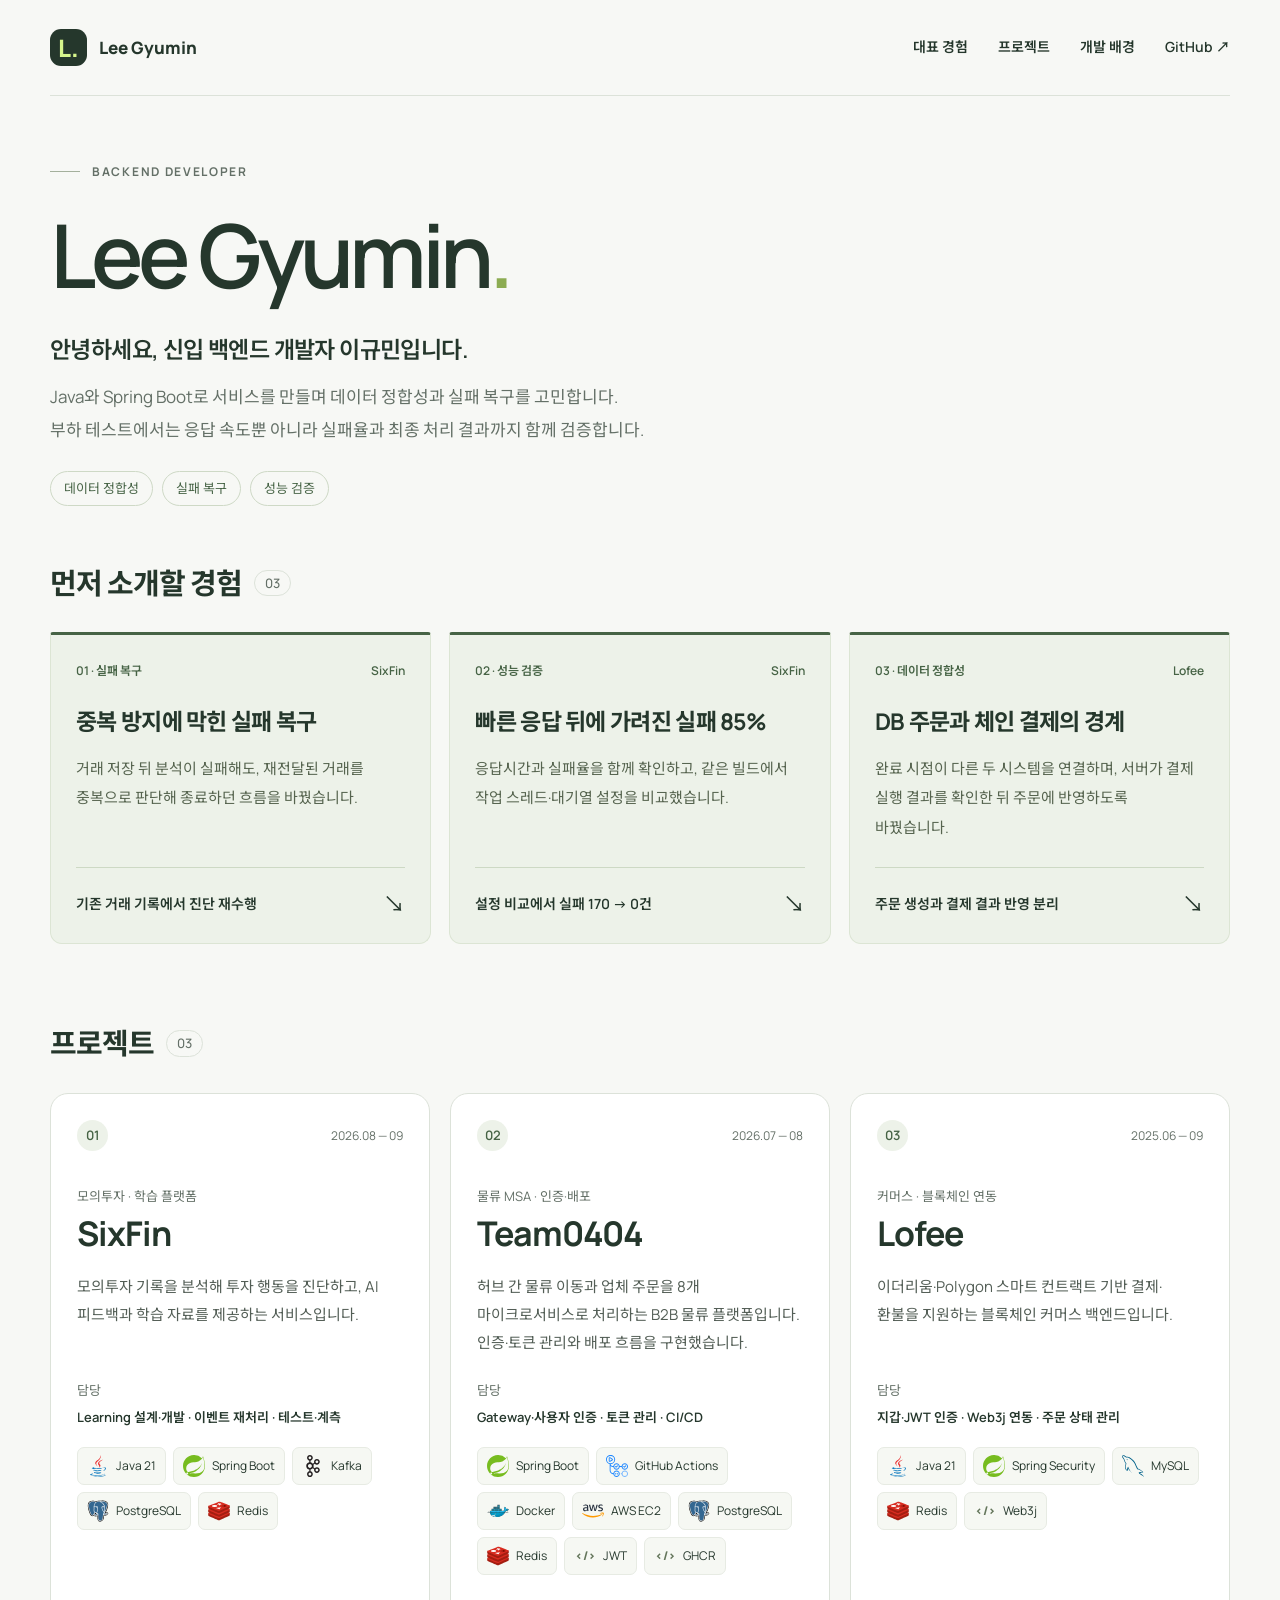
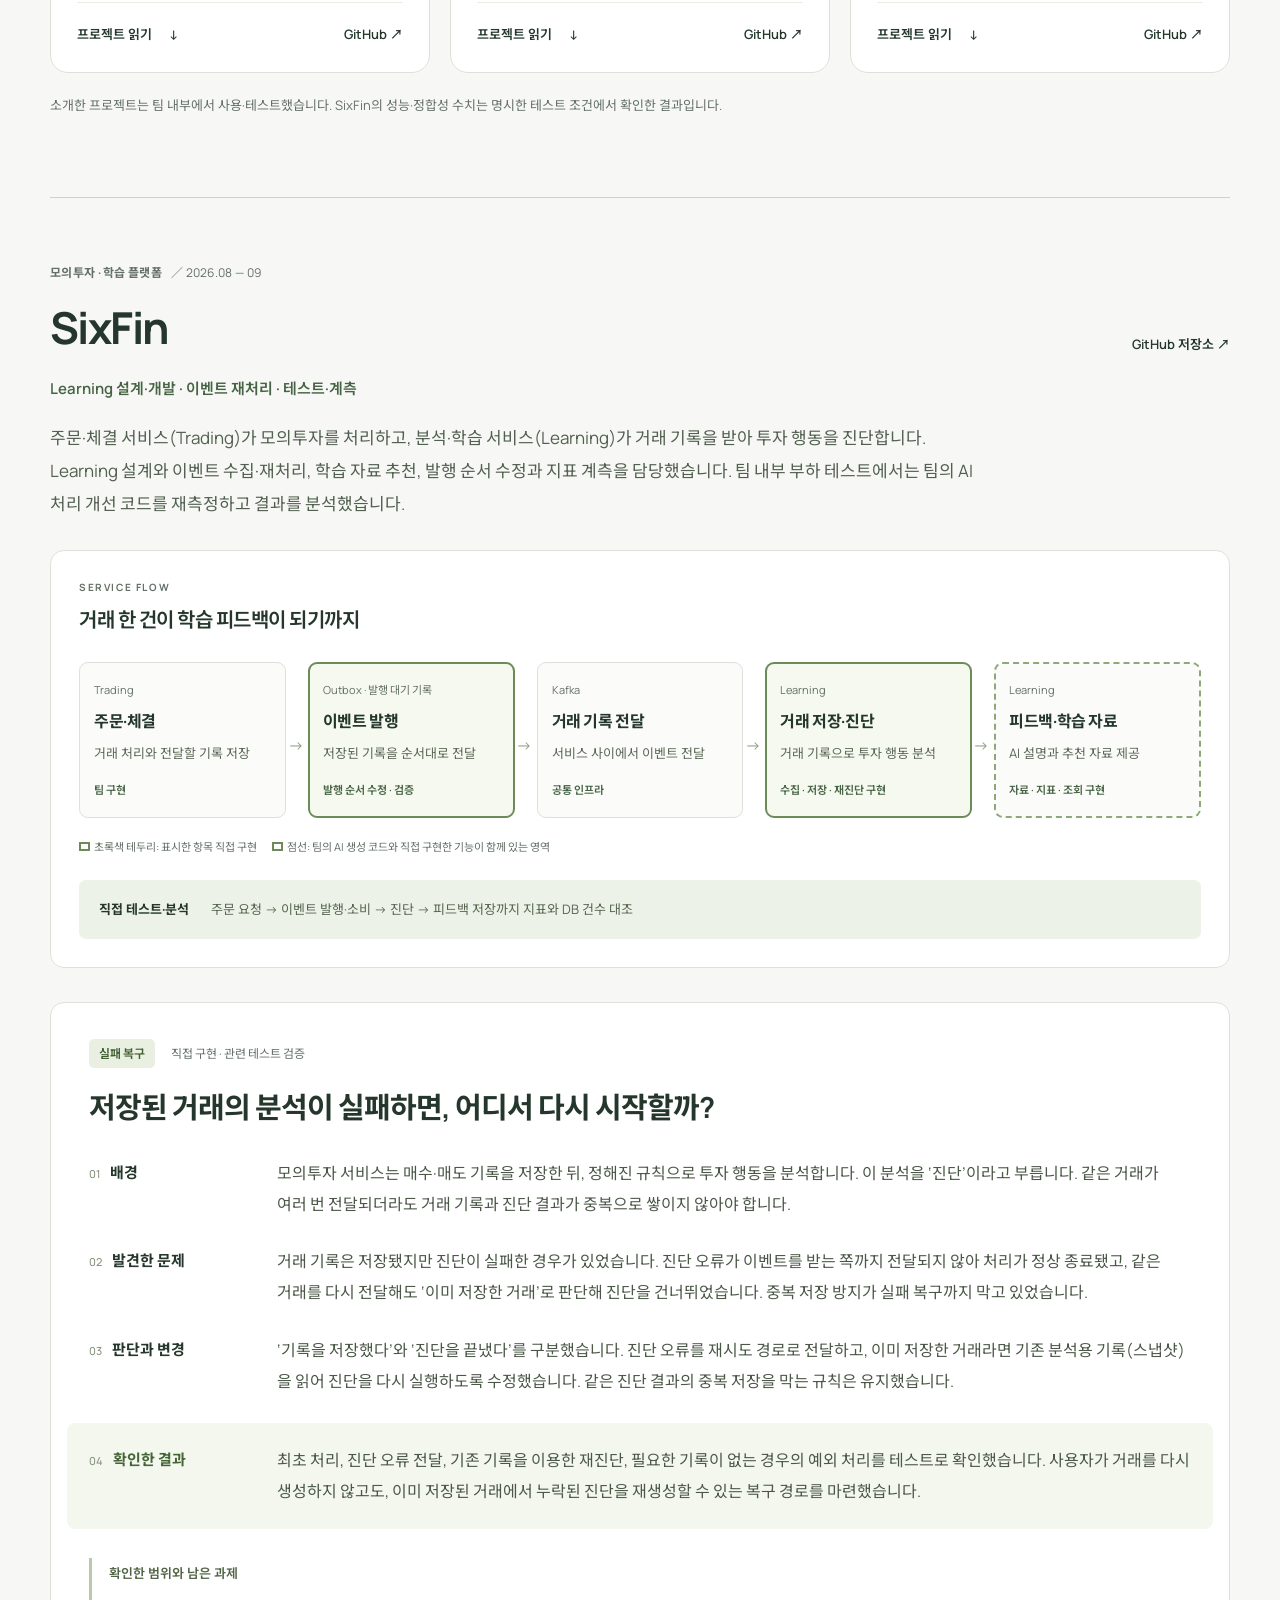
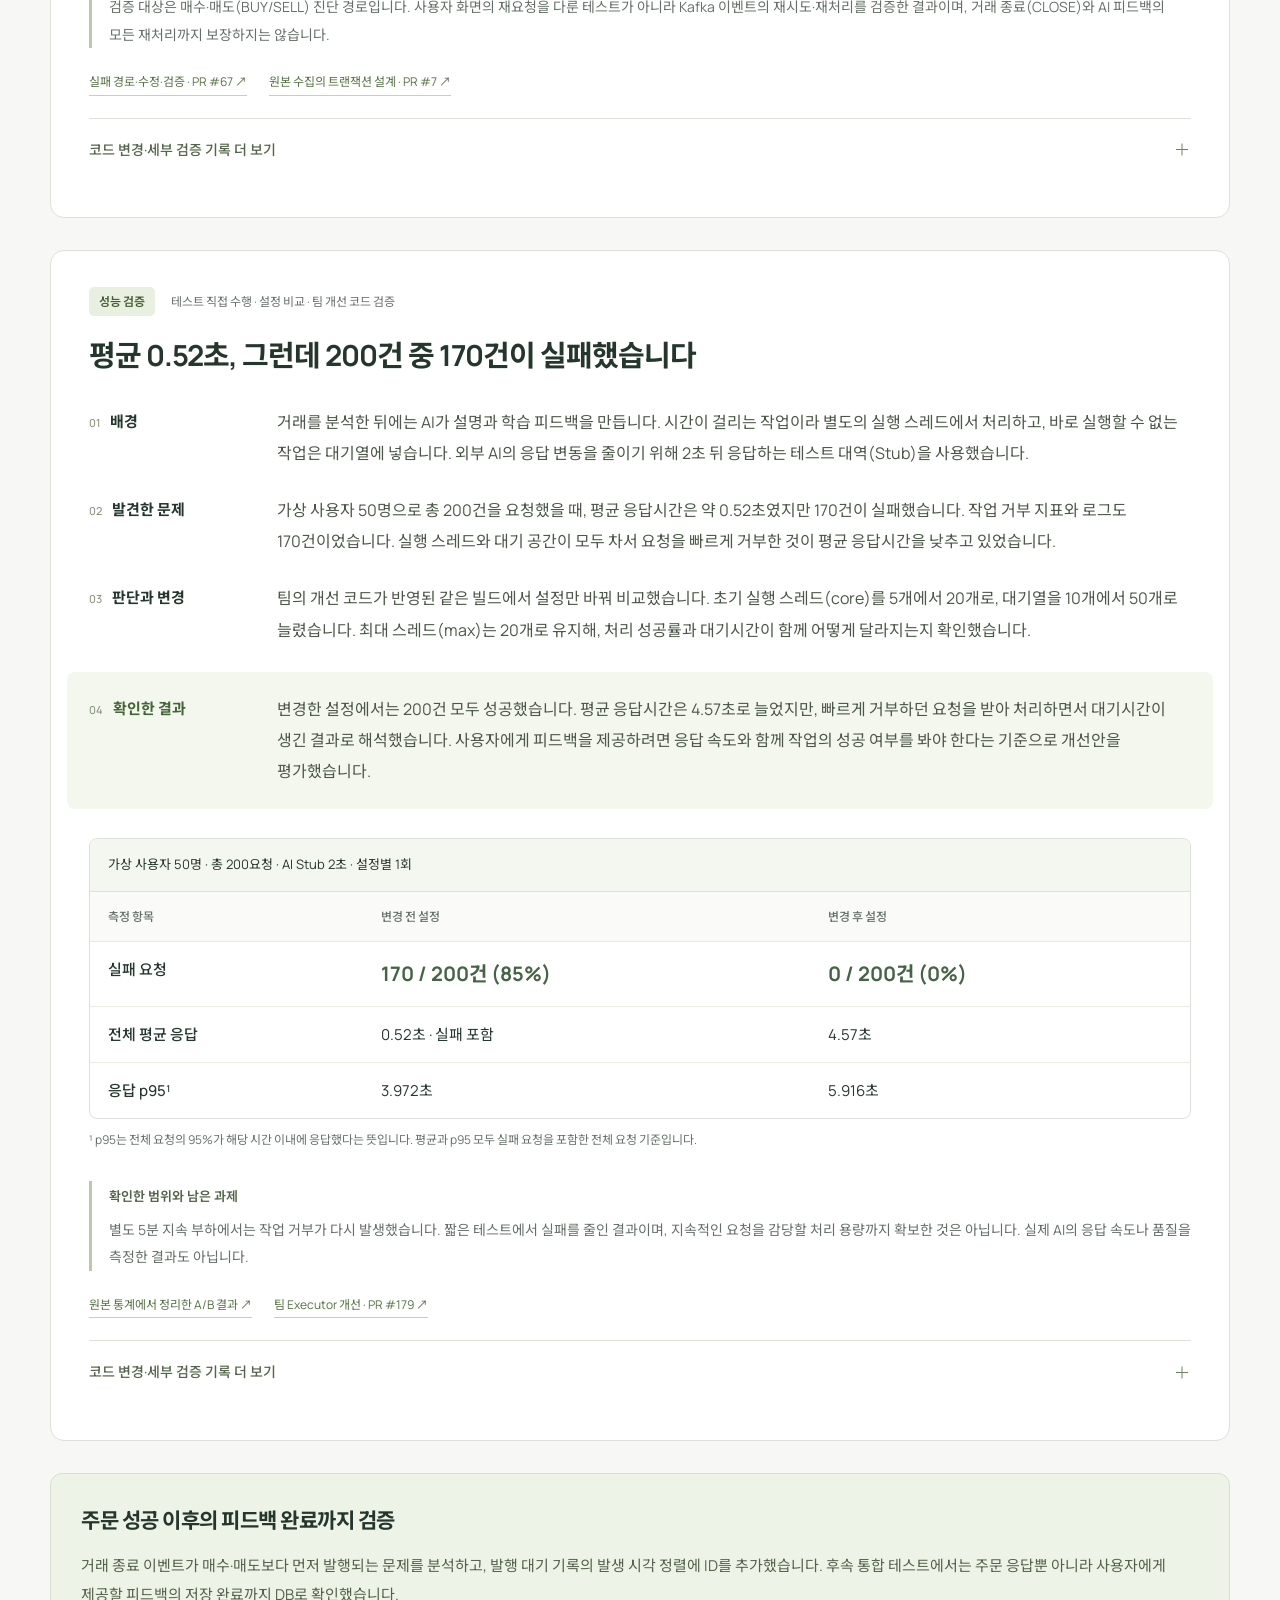
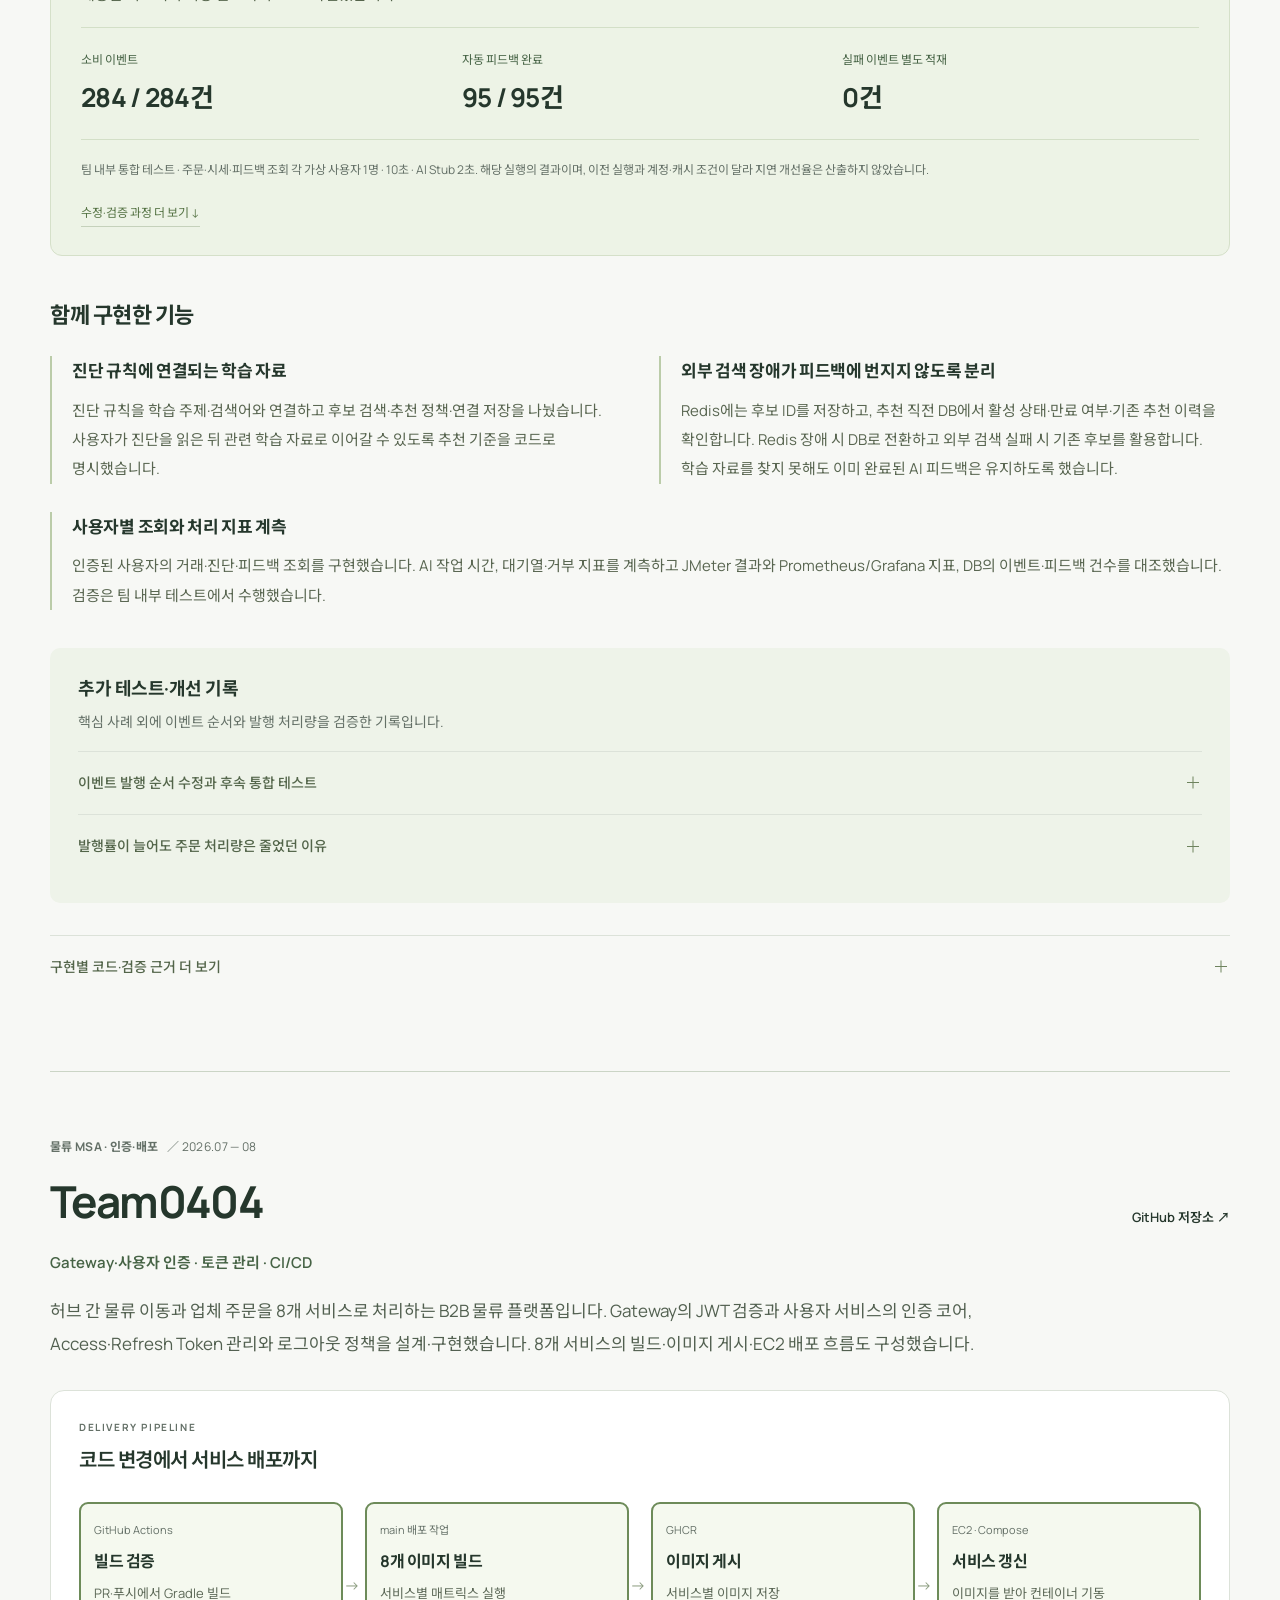
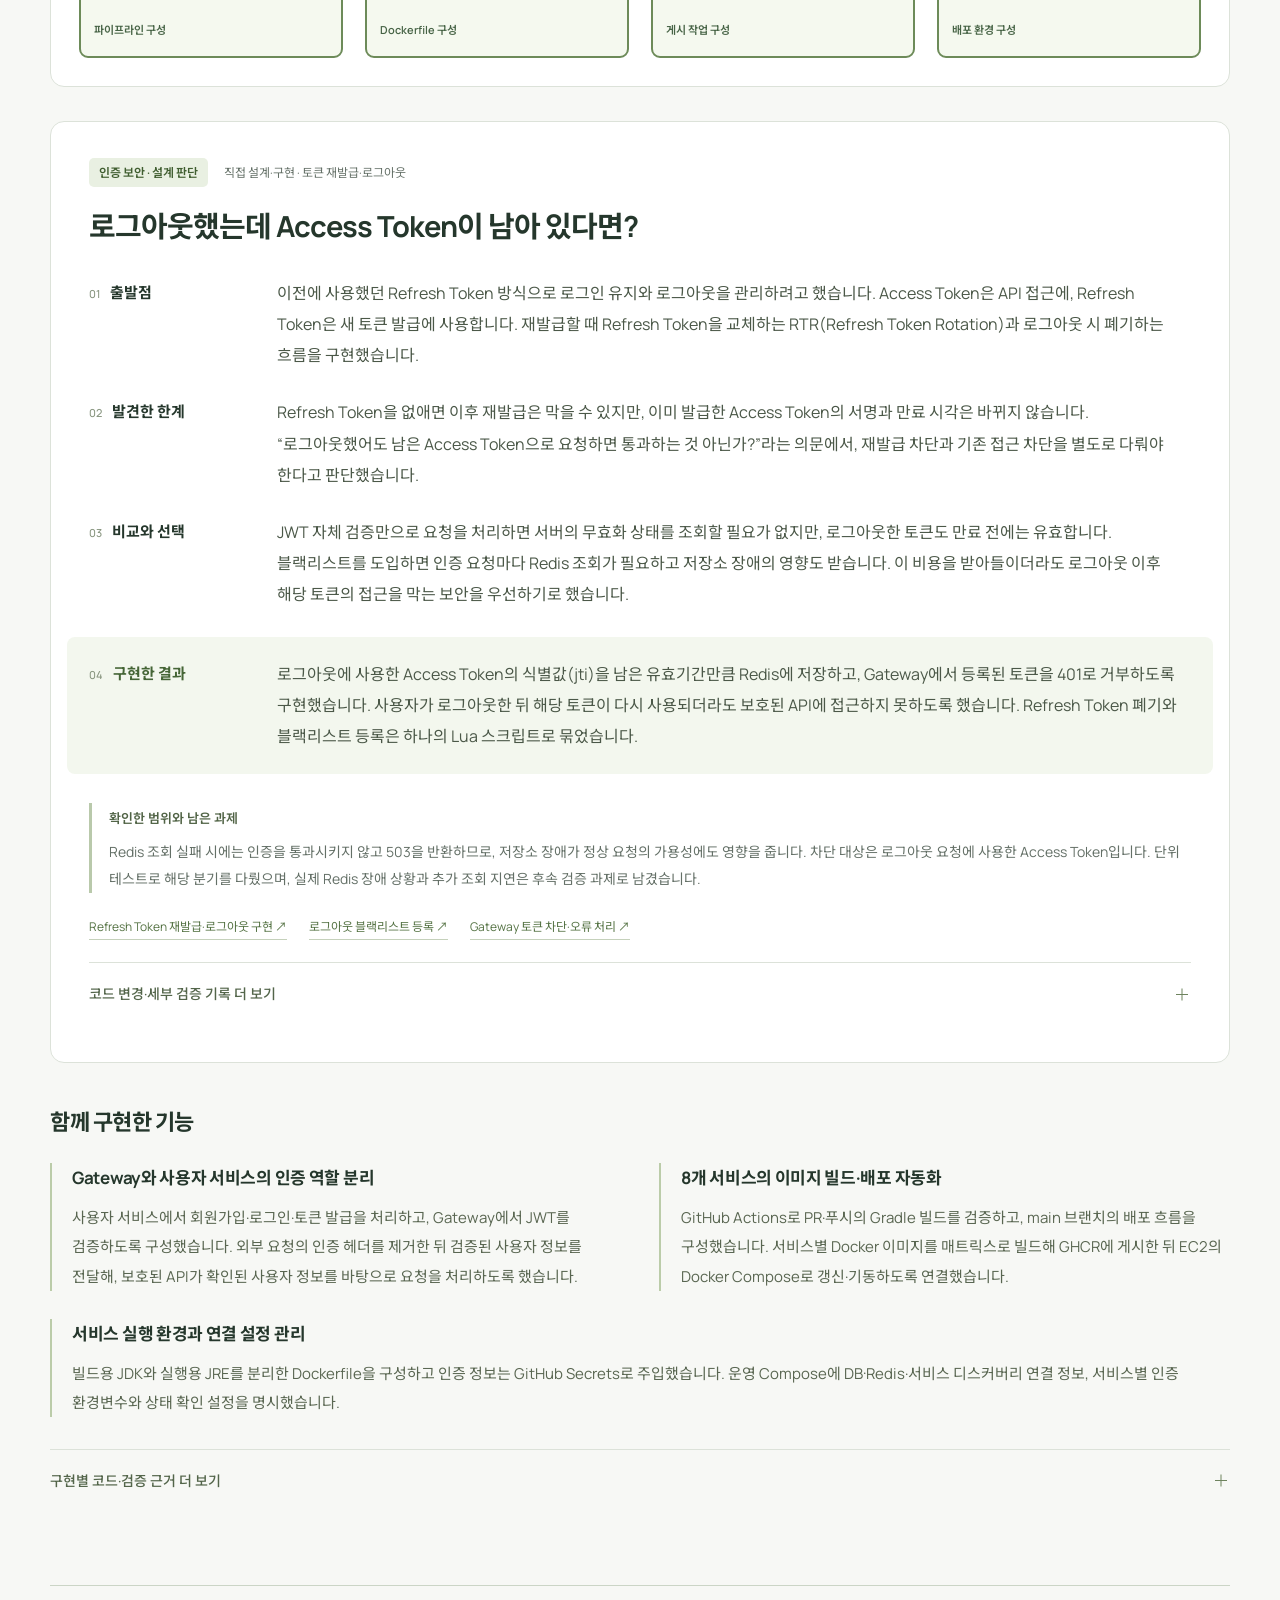
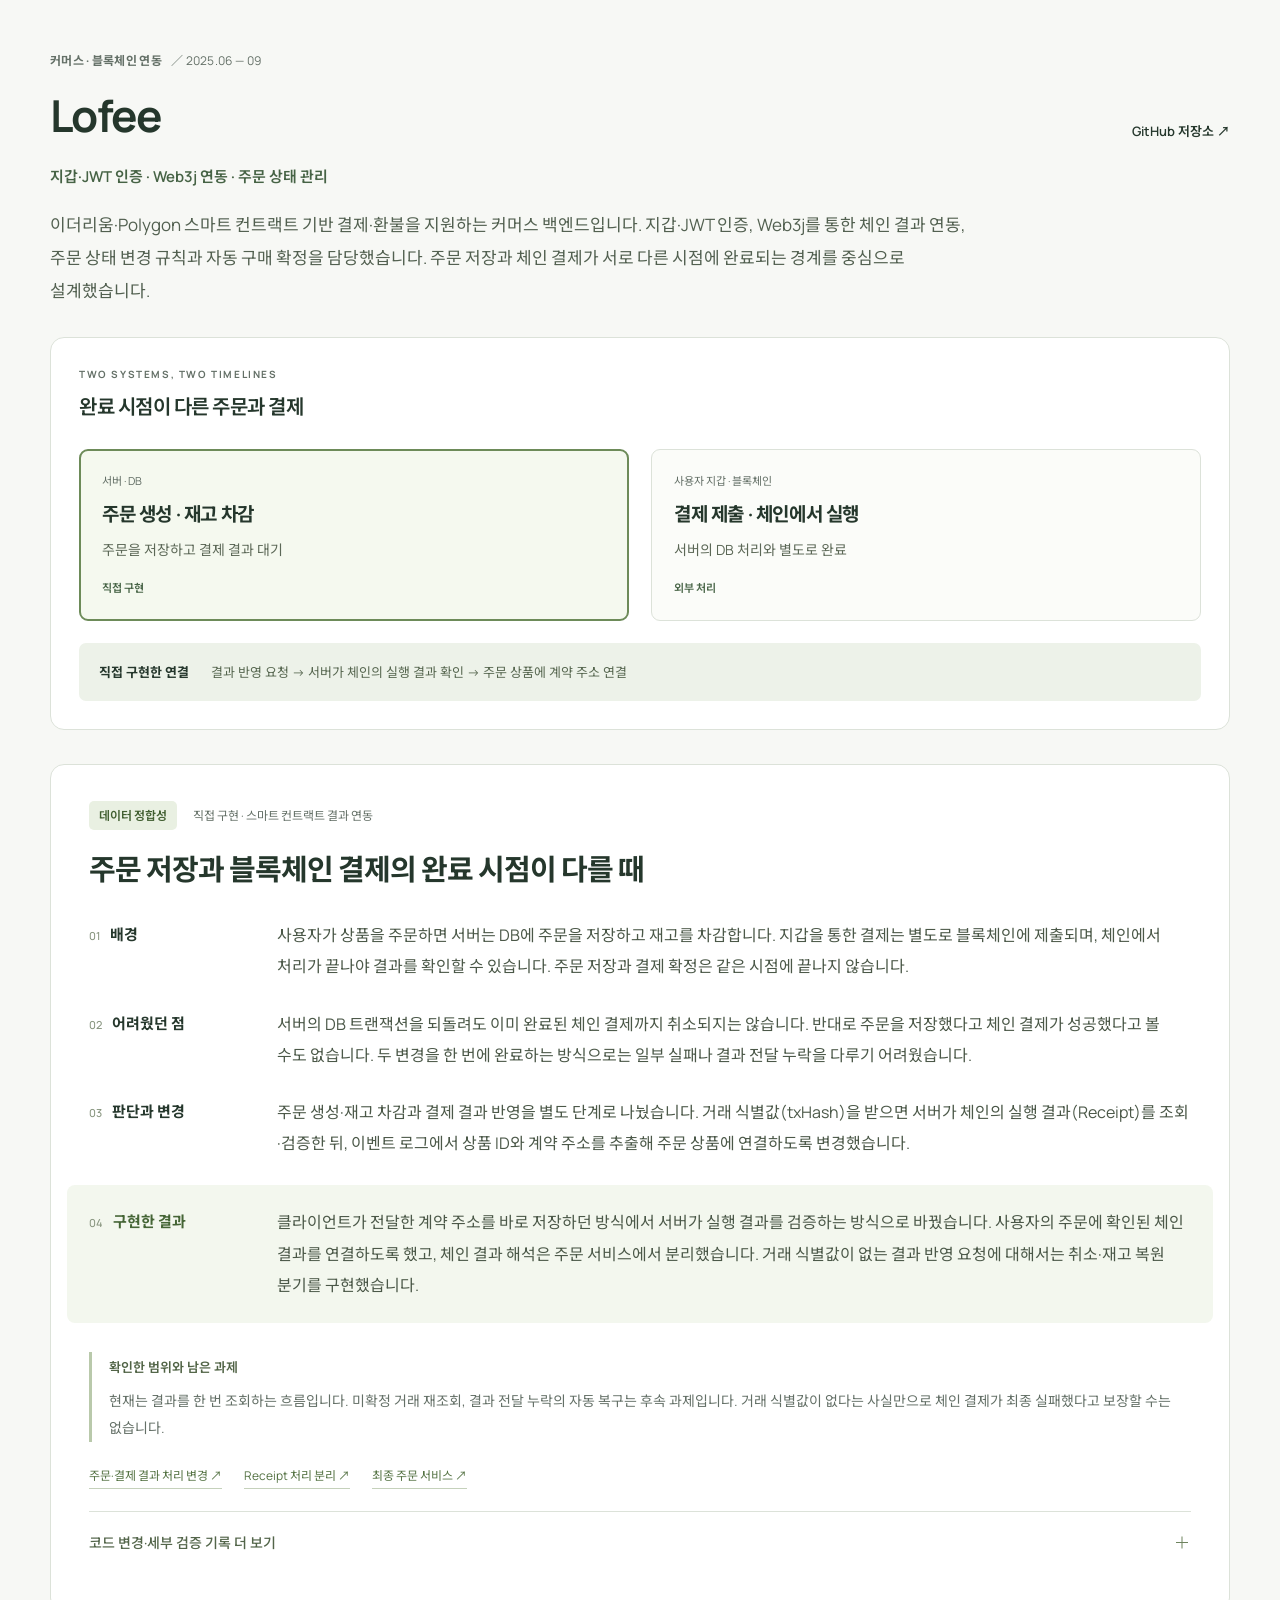
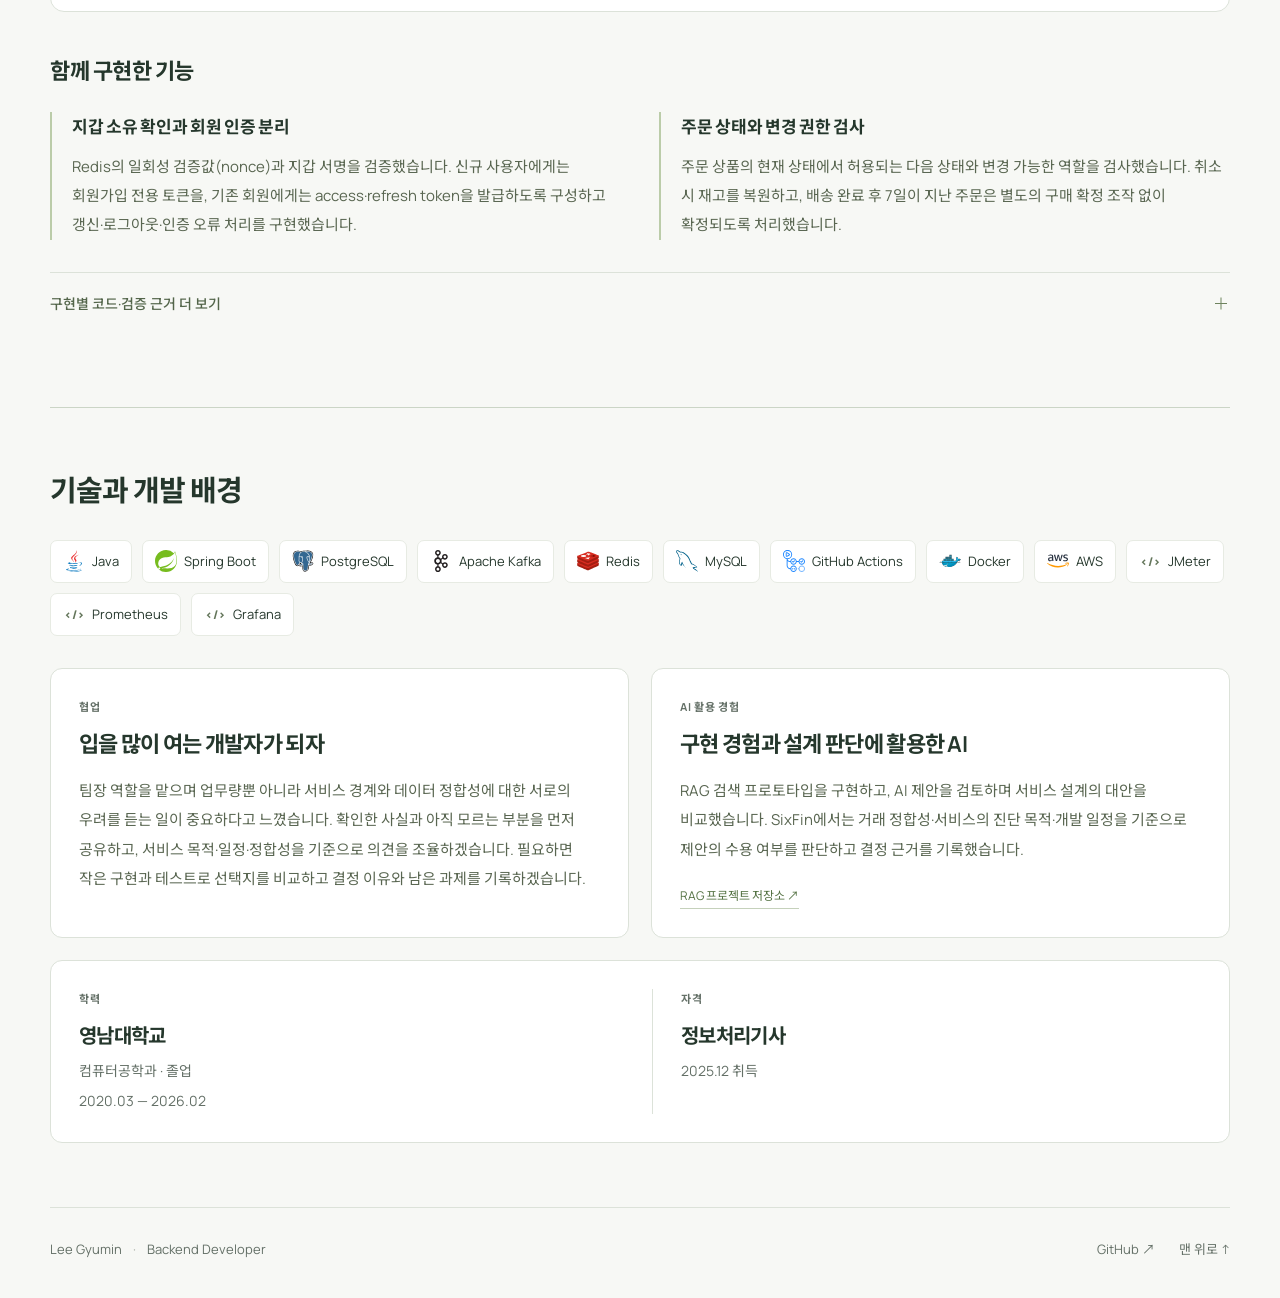
==== commit 8cce790a: "Add files via upload 포트폴리오 재수정" ====
--- a/index.html
+++ b/index.html
@@ -1,2 +1,2 @@
 <!doctype html>
-<html lang="ko"><head><meta charset="UTF-8"><meta name="viewport" content="width=device-width, initial-scale=1"><meta name="description" content="백엔드 개발자 이규민의 포트폴리오. 거래 정합성, 실패 복구, 성능 검증 경험과 프로젝트별 구현 과정을 소개합니다."><title>이규민 | Backend Developer</title><link rel="stylesheet" href="portfolio.css"><link rel="stylesheet" href="narrative.css"><script src="narrative.js" defer></script></head><body><a class="skip" href="#main">본문으로 이동</a><div class="wrap"><header class="header"><a class="wordmark" href="#main" aria-label="이규민 소개"><span class="logo" aria-hidden="true">L.</span>Lee Gyumin</a><nav aria-label="주 메뉴"><a href="#highlights">대표 경험</a><a href="#work">프로젝트</a><a href="https://github.com/aa04260" target="_blank" rel="noopener noreferrer">GitHub ↗</a></nav></header><main id="main"><section class="hero" aria-labelledby="intro-title"><p class="eyebrow"><span class="small-line" aria-hidden="true"></span>BACKEND DEVELOPER</p><h1 id="intro-title">Lee Gyumin<span class="name-dot">.</span></h1><p class="hello">안녕하세요, 백엔드 개발자 이규민입니다.</p><p class="intro">Java와 Spring Boot로 서비스를 만들며, 데이터가 정확히 남고 실패한 작업이 다시 이어지는 흐름을 고민합니다.<br class="desktop-break"> 부하 테스트에서는 응답 속도뿐 아니라 실패율과 실제 처리 결과까지 함께 확인합니다.</p><ul class="strengths" aria-label="주요 관심 역량"><li>데이터 정합성</li><li>실패 복구</li><li>성능 검증</li></ul></section><section id="highlights" class="highlights" aria-labelledby="highlights-title"><span id="troubleshooting" class="anchor-alias"></span><div class="section-heading"><h2 id="highlights-title">먼저 소개할 경험 <span class="count">03</span></h2></div><div class="highlight-grid"><a class="highlight-card" href="#event-recovery"><div class="highlight-meta"><span>01 · 실패 복구</span><span>SixFin</span></div><h3>중복 방지에 막힌 실패 복구</h3><p>거래 저장 뒤 분석이 실패해도, 재전달된 거래를 중복으로 판단해 종료하던 흐름을 바꿨습니다.</p><div class="highlight-outcome"><strong>기존 거래 기록에서 진단 재수행</strong><span aria-hidden="true">↘</span></div></a><a class="highlight-card" href="#executor-ab"><div class="highlight-meta"><span>02 · 성능 검증</span><span>SixFin</span></div><h3>빠른 응답 뒤에 가려진 실패 85%</h3><p>응답시간과 실패율을 함께 확인하고, 같은 빌드에서 작업 스레드·대기열 설정을 비교했습니다.</p><div class="highlight-outcome"><strong>설정 비교에서 실패 170 → 0건</strong><span aria-hidden="true">↘</span></div></a><a class="highlight-card" href="#chain-consistency"><div class="highlight-meta"><span>03 · 데이터 정합성</span><span>Lofee</span></div><h3>DB 주문과 체인 결제의 경계</h3><p>완료 시점이 다른 두 시스템을 연결하며, 서버가 결제 실행 결과를 확인한 뒤 주문에 반영하도록 바꿨습니다.</p><div class="highlight-outcome"><strong>주문 생성과 결제 결과 반영 분리</strong><span aria-hidden="true">↘</span></div></a></div></section><section id="work" class="work" aria-labelledby="work-title"><div class="section-heading"><h2 id="work-title">프로젝트 <span class="count">03</span></h2></div><div class="project-grid"><article class="project-card"><div class="card-top"><span class="project-number">01</span><p class="period">2026.08 — 09</p></div><p class="category">모의투자 · 학습 플랫폼</p><h3>SixFin</h3><p class="description">모의투자 기록을 분석해 투자 행동을 진단하고, AI 피드백과 학습 자료를 제공하는 서비스입니다.</p><p class="role"><span>담당</span><strong>거래 기록 수집·분석 개발 · 성능·정합성 테스트</strong></p><ul class="stack" aria-label="SixFin 기술 스택"><li><img src="assets/icons/java.svg" width="22" height="22" alt="">Java 21</li><li><img src="assets/icons/spring.svg" width="22" height="22" alt="">Spring Boot</li><li><img src="assets/icons/apachekafka.svg" width="22" height="22" alt="">Kafka</li><li><img src="assets/icons/postgresql.svg" width="22" height="22" alt="">PostgreSQL</li><li><img src="assets/icons/redis.svg" width="22" height="22" alt="">Redis</li></ul><div class="card-bottom"><a href="#sixfin">프로젝트 읽기 <span aria-hidden="true">↓</span></a><a href="https://github.com/Team6-SixFin/sixfin" target="_blank" rel="noopener noreferrer">GitHub <span aria-hidden="true">↗</span></a></div></article><article class="project-card"><div class="card-top"><span class="project-number">02</span><p class="period">2025.03 — 06</p></div><p class="category">커머스 · 블록체인 연동</p><h3>Lofee</h3><p class="description">지갑 서명으로 로그인하고 스마트 컨트랙트와 주문 정보를 연결하는 커머스 서비스입니다.</p><p class="role"><span>담당</span><strong>지갑 인증 · 판매자·주문 기능 · 체인 결과 연동</strong></p><ul class="stack" aria-label="Lofee 기술 스택"><li><img src="assets/icons/java.svg" width="22" height="22" alt="">Java 21</li><li><img src="assets/icons/spring.svg" width="22" height="22" alt="">Spring Security</li><li><img src="assets/icons/mysql.svg" width="22" height="22" alt="">MySQL</li><li><img src="assets/icons/redis.svg" width="22" height="22" alt="">Redis</li><li><span class="generic-icon" aria-hidden="true">&lt;/&gt;</span>Web3j</li></ul><div class="card-bottom"><a href="#lofee">프로젝트 읽기 <span aria-hidden="true">↓</span></a><a href="https://github.com/yu-lofee-shop/server/tree/develop" target="_blank" rel="noopener noreferrer">GitHub <span aria-hidden="true">↗</span></a></div></article><article class="project-card"><div class="card-top"><span class="project-number">03</span><p class="period">2026.07 — 08</p></div><p class="category">물류 MSA · 인증·배포</p><h3>Team0404</h3><p class="description">업체·허브·주문·배송을 관리하는 물류 서비스입니다. 로그아웃 보안 정책을 구현하고, 8개 서비스의 빌드·배포 흐름을 자동화했습니다.</p><p class="role"><span>담당</span><strong>토큰 재발급·로그아웃 · CI/CD·배포 환경 구성</strong></p><ul class="stack" aria-label="Team0404 기술 스택"><li><img src="assets/icons/spring.svg" width="22" height="22" alt="">Spring Boot</li><li><img src="assets/icons/githubactions.svg" width="22" height="22" alt="">GitHub Actions</li><li><img src="assets/icons/docker.svg" width="22" height="22" alt="">Docker</li><li><img src="assets/icons/amazonwebservices.svg" width="22" height="22" alt="">AWS EC2</li><li><img src="assets/icons/postgresql.svg" width="22" height="22" alt="">PostgreSQL</li><li><img src="assets/icons/redis.svg" width="22" height="22" alt="">Redis</li><li><span class="generic-icon" aria-hidden="true">&lt;/&gt;</span>JWT</li><li><span class="generic-icon" aria-hidden="true">&lt;/&gt;</span>GHCR</li></ul><div class="card-bottom"><a href="#team0404">프로젝트 읽기 <span aria-hidden="true">↓</span></a><a href="https://github.com/Team0404/backend" target="_blank" rel="noopener noreferrer">GitHub <span aria-hidden="true">↗</span></a></div></article></div></section><div id="implementation"><section class="project-section" id="sixfin" aria-labelledby="sixfin-title"><header class="project-heading"><div><p class="eyebrow">모의투자 · 학습 플랫폼 <span>／ 2026.08 — 09</span></p><h2 id="sixfin-title">SixFin</h2></div><a href="https://github.com/Team6-SixFin/sixfin" target="_blank" rel="noopener noreferrer">GitHub 저장소 <span aria-hidden="true">↗</span></a></header><p class="project-role">거래 기록 수집·분석 개발 · 성능·정합성 테스트</p><p class="project-context">주문·체결 서비스(Trading)가 모의투자를 처리하고, 분석·학습 서비스(Learning)가 거래 기록을 받아 투자 행동을 진단합니다. 진단은 규칙에 따른 분석 결과이며, AI 피드백은 이 결과를 사용자에게 설명하는 단계입니다.</p><figure class="architecture"><figcaption><span class="eyebrow">SERVICE FLOW</span><strong>거래 한 건이 학습 피드백이 되기까지</strong></figcaption><ol class="architecture-flow"><li class="flow-node "><span class="node-label">Trading</span><strong>주문·체결</strong><p>거래 처리와 전달할 기록 저장</p><span class="node-scope">팀 구현</span></li><li class="flow-node mine"><span class="node-label">Outbox · 발행 대기 기록</span><strong>이벤트 발행</strong><p>저장된 기록을 순서대로 전달</p><span class="node-scope">발행 순서 수정 · 검증</span></li><li class="flow-node "><span class="node-label">Kafka</span><strong>거래 기록 전달</strong><p>서비스 사이에서 이벤트 전달</p><span class="node-scope">공통 인프라</span></li><li class="flow-node mine"><span class="node-label">Learning</span><strong>거래 저장·진단</strong><p>거래 기록으로 투자 행동 분석</p><span class="node-scope">수집 · 저장 · 재진단 구현</span></li><li class="flow-node mixed"><span class="node-label">Learning</span><strong>피드백·학습 자료</strong><p>AI 설명과 추천 자료 제공</p><span class="node-scope">자료 · 지표 · 조회 구현</span></li></ol><p class="diagram-legend"><span class="legend-swatch"></span>초록색 테두리: 표시한 항목 직접 구현 <span class="legend-swatch mixed"></span>점선: 팀의 AI 생성 코드와 직접 구현한 기능이 함께 있는 영역</p><div class="validation-band"><strong>직접 테스트·분석</strong><p>주문 요청 → 이벤트 발행·소비 → 진단 → 피드백 저장까지 지표와 DB 건수 대조</p></div></figure><article class="story" id="event-recovery" aria-labelledby="event-recovery-title"><div class="story-kicker"><span>실패 복구</span><p>직접 구현 · 관련 테스트 검증</p></div><h3 id="event-recovery-title">저장된 거래의 분석이 실패하면, 어디서 다시 시작할까?</h3><div class="story-steps"><section class="story-step"><h4><span aria-hidden="true">01</span>배경</h4><p>모의투자 서비스는 매수·매도 기록을 저장한 뒤, 정해진 규칙으로 투자 행동을 분석합니다. 이 분석을 ‘진단’이라고 부릅니다. 같은 거래가 여러 번 전달되더라도 거래 기록과 진단 결과가 중복으로 쌓이지 않아야 합니다.</p></section><section class="story-step"><h4><span aria-hidden="true">02</span>발견한 문제</h4><p>거래 기록은 저장됐지만 진단이 실패한 경우가 있었습니다. 진단 오류가 이벤트를 받는 쪽까지 전달되지 않아 처리가 정상 종료됐고, 같은 거래를 다시 전달해도 ‘이미 저장한 거래’로 판단해 진단을 건너뛰었습니다. 중복 저장 방지가 실패 복구까지 막고 있었습니다.</p></section><section class="story-step"><h4><span aria-hidden="true">03</span>판단과 변경</h4><p>‘기록을 저장했다’와 ‘진단을 끝냈다’를 구분했습니다. 진단 오류를 재시도 경로로 전달하고, 이미 저장한 거래라면 기존 분석용 기록(스냅샷)을 읽어 진단을 다시 실행하도록 수정했습니다. 같은 진단 결과의 중복 저장을 막는 규칙은 유지했습니다.</p></section><section class="story-step result-step"><h4><span aria-hidden="true">04</span>확인한 결과</h4><p>최초 처리뿐 아니라 진단 오류 전달, 기존 기록을 이용한 재진단, 분석에 필요한 기록이 없는 경우의 예외 처리를 테스트로 확인했습니다. 거래를 다시 저장하지 않고도 실패한 진단을 재수행할 수 있도록 복구 경로를 연결했습니다.</p></section></div><aside class="scope-note"><strong>확인한 범위와 남은 과제</strong><p>이번 수정은 매수·매도(BUY/SELL) 진단 경로를 대상으로 합니다. 거래 종료(CLOSE)와 AI 피드백의 재처리까지 해결한 것으로 보지는 않았습니다.</p></aside><div class="proof-links" aria-label="관련 근거"><a href="https://github.com/Team6-SixFin/sixfin/pull/67" target="_blank" rel="noopener noreferrer">실패 경로·수정·검증 · PR #67 <span aria-hidden="true">↗</span></a><a href="https://github.com/Team6-SixFin/sixfin/pull/7" target="_blank" rel="noopener noreferrer">원본 수집의 트랜잭션 설계 · PR #7 <span aria-hidden="true">↗</span></a></div><details class="technical"><summary>코드 변경·세부 검증 기록 더 보기<span class="disclosure-mark" aria-hidden="true"></span></summary><div class="technical-body"><div class="record-part"><h4>발생 상황</h4><p>이벤트와 스냅샷은 DB에 저장됐지만 진단 단계에서 실패하면 복구되지 않았습니다. Facade가 진단 예외를 처리해 Consumer는 정상 종료했고 Kafka의 재시도 경로가 실행되지 않았습니다. 같은 이벤트를 수동으로 다시 발행해도 eventId 중복 검사에서 처리가 끝났습니다.</p></div><div class="record-part"><h4>원인 분석</h4><p>첫 번째 문제는 실패 신호가 Consumer까지 도달하지 않은 것이고, 두 번째는 ‘수집 완료’를 ‘전체 처리 완료’로 간주한 것입니다. 예외만 전파해도 중복 분기에서 진단을 건너뛰므로 두 경로를 함께 바꿔야 했습니다.</p></div><div class="record-part"><h4>설계 판단과 변경</h4><p>원본 이벤트와 스냅샷을 함께 저장하는 트랜잭션은 유지하고 진단을 분리했습니다. 진단 오류 때문에 이미 확보한 원본까지 롤백하지 않고, 저장된 스냅샷에서 다시 계산하도록 한 구조입니다. 중복 결과인 IngestionResult에도 기존 스냅샷을 담아 최초·재수신 경로가 같은 진단 진입점을 사용하게 했습니다.</p></div><div class="record-part"><h4>재처리의 정합성</h4><p>소비 이력은 있는데 스냅샷이 없으면 정상 중복으로 종료하지 않고 예외를 발생시킵니다. 진단은 기존 diagnosisKey 기반 멱등 처리를 활용해 이미 저장된 결과를 제외합니다. 원본 이벤트의 저장 중복 방지와 진단 결과의 중복 방지를 서로 다른 단계에서 수행합니다.</p></div><div class="record-part"><h4>검증과 남은 경계</h4><p>PR #67에는 최초 처리, 예외 전파, 기존 스냅샷 재진단, 스냅샷 누락 검증과 관련 테스트 통과가 기록되어 있습니다. 당시 수정 대상은 BUY·SELL 이벤트이며 CLOSE 진단, DLT, AI 피드백 재처리는 별도 범위였습니다. 시스템 전체의 exactly-once 보장을 구현한 것으로 확장해 해석하지 않습니다.</p></div><div class="proof-links" aria-label="관련 근거"><a href="https://github.com/Team6-SixFin/sixfin/pull/67" target="_blank" rel="noopener noreferrer">실패 경로·수정·검증 · PR #67 <span aria-hidden="true">↗</span></a><a href="https://github.com/Team6-SixFin/sixfin/pull/7" target="_blank" rel="noopener noreferrer">원본 수집의 트랜잭션 설계 · PR #7 <span aria-hidden="true">↗</span></a></div></div></details></article><article class="story" id="executor-ab" aria-labelledby="executor-ab-title"><div class="story-kicker"><span>성능 검증</span><p>테스트 직접 수행 · 설정 비교 · 팀 개선 코드 검증</p></div><h3 id="executor-ab-title">평균 0.52초, 그런데 200건 중 170건이 실패했습니다</h3><div class="story-steps"><section class="story-step"><h4><span aria-hidden="true">01</span>배경</h4><p>거래를 분석한 뒤에는 AI가 설명과 학습 피드백을 만듭니다. 시간이 걸리는 작업이라 별도의 실행 스레드에서 처리하고, 바로 실행할 수 없는 작업은 대기열에 넣습니다. 외부 AI의 응답 변동을 줄이기 위해 2초 뒤 응답하는 테스트 대역(Stub)을 사용했습니다.</p></section><section class="story-step"><h4><span aria-hidden="true">02</span>발견한 문제</h4><p>가상 사용자 50명으로 총 200건을 요청했을 때, 평균 응답시간은 약 0.52초였지만 170건이 실패했습니다. 작업 거부 지표와 로그도 170건이었습니다. 실행 스레드와 대기 공간이 모두 차서 요청을 빠르게 거부한 것이 평균 응답시간을 낮추고 있었습니다.</p></section><section class="story-step"><h4><span aria-hidden="true">03</span>판단과 변경</h4><p>팀의 개선 코드가 반영된 같은 빌드에서 설정만 바꿔 비교했습니다. 초기 실행 스레드(core)를 5개에서 20개로, 대기열을 10개에서 50개로 늘렸습니다. 최대 스레드(max)는 20개로 유지해, 처리 성공률과 대기시간이 함께 어떻게 달라지는지 확인했습니다.</p></section><section class="story-step result-step"><h4><span aria-hidden="true">04</span>확인한 결과</h4><p>변경한 설정에서는 200건 모두 성공했습니다. 평균 응답시간은 4.57초로 늘었지만, 빠르게 거부하던 요청을 받아 처리하면서 대기시간이 생긴 결과로 해석했습니다. 응답시간 하나로 성능을 판단하지 않고, 실패율과 처리 완료 여부를 함께 봐야 한다는 기준을 얻었습니다.</p></section></div><div class="comparison-wrap"><table class="comparison"><caption>가상 사용자 50명 · 총 200요청 · AI Stub 2초 · 설정별 1회</caption><thead><tr><th scope="col">측정 항목</th><th scope="col">변경 전 설정</th><th scope="col">변경 후 설정</th></tr></thead><tbody><tr><th scope="row">실패 요청</th><td>170 / 200건 (85%)</td><td>0 / 200건 (0%)</td></tr><tr><th scope="row">전체 평균 응답</th><td>0.52초 · 실패 포함</td><td>4.57초</td></tr><tr><th scope="row">응답 p95¹</th><td>3.972초</td><td>5.916초</td></tr></tbody></table></div><p class="table-note">¹ p95는 전체 요청의 95%가 해당 시간 이내에 응답했다는 뜻입니다. 평균과 p95 모두 실패 요청을 포함한 전체 요청 기준입니다.</p><aside class="scope-note"><strong>확인한 범위와 남은 과제</strong><p>별도 5분 지속 부하에서는 작업 거부가 다시 발생했습니다. 짧은 테스트에서 실패를 줄인 결과이며, 지속적인 요청을 감당할 처리 용량까지 확보한 것은 아닙니다. 실제 AI의 응답 속도나 품질을 측정한 결과도 아닙니다.</p></aside><div class="proof-links" aria-label="관련 근거"><a href="evidence/sixfin-tests.html#executor">원본 통계에서 정리한 A/B 결과 <span aria-hidden="true">↗</span></a><a href="https://github.com/Team6-SixFin/sixfin/pull/179" target="_blank" rel="noopener noreferrer">팀 Executor 개선 · PR #179 <span aria-hidden="true">↗</span></a></div><details class="technical"><summary>코드 변경·세부 검증 기록 더 보기<span class="disclosure-mark" aria-hidden="true"></span></summary><div class="technical-body"><div class="record-part"><h4>실험 설계</h4><p>팀의 Executor 개선 코드가 반영된 동일 빌드에서 환경변수만 바꾸고 Learning을 재시작했습니다. AI는 지연 2초의 Stub, YouTube와 재시도 스케줄러는 비활성화해 간섭을 줄였습니다. 1·5·10·20·50 VU로 부하를 올렸고, 핵심 비교인 50 VU에서는 설정별 200건을 요청했습니다.</p></div><div class="record-part"><h4>평균 응답시간의 함정</h4><p>A 설정의 평균은 522.755ms였지만 200건 중 170건이 HTTP 503으로 실패했습니다. Executor 거부 카운터와 관련 로그도 각각 170건으로 일치했습니다. 전체 평균에는 빨리 거부된 요청이 포함되므로, 이 수치를 정상 피드백 생성 속도로 해석하면 정반대의 결론에 도달합니다.</p></div><div class="record-part"><h4>대기열 정책을 함께 본 이유</h4><p>Executor는 core 스레드가 찬 뒤 작업을 큐에 넣고, 큐도 가득 차야 max까지 스레드를 늘립니다. core만 작고 큐가 크면 max가 높아도 충분히 활용하지 못할 수 있습니다. A의 최대 수용량은 실행 20개와 대기 10개입니다. B는 core를 20으로 맞춰 초기에 실행할 작업을 늘리고 큐 50개로 순간 부하를 수용했습니다.</p></div><div class="record-part"><h4>A/B 결과와 판단</h4><p>B의 200건은 실패 0건, 평균 4,568.37ms, p95 5,916ms였습니다. A보다 전체 평균은 길지만 요청이 완료된 결과입니다. 이번 50 VU 시나리오에서는 빠른 거부보다 성공 완료를 확보하는 방향의 설정이 유효했습니다. 큐를 늘리는 것은 대기시간과 메모리 사용을 늘릴 수 있어, p95와 거부율을 함께 보고 판단했습니다.</p></div><div class="record-part"><h4>지속 부하에서 드러난 한계</h4><p>이어 진행한 300초 통합 부하에서는 AI 성공 3,466건과 거부 3,223건이 함께 기록됐습니다. 종료 시점 발행 20,473건 중 소비 완료는 15,731건이었습니다. 짧은 A/B 테스트의 실패 0건을 지속 부하 안정성으로 확대하지 않았습니다. 유입량 제어, 재시도 처리량, 적체 해소 시간이 다음 개선 기준으로 남았습니다.</p></div><div class="proof-links" aria-label="관련 근거"><a href="evidence/sixfin-tests.html#executor">원본 통계에서 정리한 A/B 결과 <span aria-hidden="true">↗</span></a><a href="https://github.com/Team6-SixFin/sixfin/pull/179" target="_blank" rel="noopener noreferrer">팀 Executor 개선 · PR #179 <span aria-hidden="true">↗</span></a></div></div></details></article><section class="features" aria-labelledby="sixfin-features"><h3 id="sixfin-features">함께 구현한 기능</h3><div class="feature-grid"><article><h4>사용자별 거래·진단·피드백 조회</h4><p>인증된 사용자가 자신의 거래와 분석 결과를 조회하도록 API를 구성했습니다. 거래 기록 수집부터 조회까지 연결해 분석 결과를 서비스에서 활용할 수 있게 했습니다.</p></article><article><h4>진단에 연결되는 학습 자료</h4><p>진단 결과에 맞는 학습 자료 조회와 캐시 흐름을 구현했습니다. DB·Redis를 활용하고, 외부 YouTube 검색의 실패가 핵심 진단 흐름에 전파되지 않도록 분리했습니다.</p></article><article><h4>처리 지표 수집과 단계별 대조</h4><p>AI 작업 시간과 최종 완료 시간, 대기열·거부 지표를 수집했습니다. JMeter 결과와 서버 지표, DB에 남은 거래·이벤트·피드백 건수를 대조하며 HTTP 응답 이후의 완료 여부까지 검증했습니다.</p></article></div></section><section class="additional-records"><h3>추가 테스트·개선 기록</h3><p>핵심 사례 외에 이벤트 순서와 발행 처리량을 검증한 기록입니다.</p><details class="technical" id="outbox-order"><summary>이벤트 발행 순서 수정과 후속 통합 테스트<span class="disclosure-mark" aria-hidden="true"></span></summary><div class="technical-body"><div class="record-part"><h4>발생 상황과 확인한 증거</h4><p>수정 전 AWS 통합 smoke에서 주문 313건은 HTTP 오류 없이 처리됐고 Outbox 이벤트 391건도 모두 발행됐습니다. 그러나 POSITION_CLOSED 10건이 Learning에서 DLT로 이동했고 기대한 피드백 78건 중 68건만 생성됐습니다. 요청 수락·발행 완료·후속 처리 완료를 따로 확인해야 하는 상황이었습니다.</p></div><div class="record-part"><h4>원인 분석</h4><p>일부 종료 이벤트가 매수·매도 체결보다 먼저 발행됐습니다. 기존 조회는 occurredAt 하나로 정렬했는데, 이 값은 분 단위 가상 시장 시각이라 여러 체결이 같은 값을 가질 수 있었습니다. 같은 사용자를 같은 Kafka 파티션으로 보내더라도, 생산자가 먼저 뒤집어 보낸 순서를 소비자가 되돌려 주지는 않습니다.</p></div><div class="record-part"><h4>수정 위치를 정한 이유</h4><p>현재 발행기는 조회한 ID 순서로 전송하므로 순서를 결정하는 Outbox 조회를 수정했습니다. ORDER BY occurredAt ASC에 id ASC를 추가해 동률을 해소했습니다. Kafka 키나 소비자 재시도 설정을 바꾸는 것만으로는 발행 전의 정렬 불확실성을 제거할 수 없다는 점이 핵심입니다.</p></div><div class="record-part"><h4>후속 smoke로 확인한 결과</h4><p>정렬 변경이 반영된 실행 JAR을 확인한 뒤 후속 smoke 결과를 DB와 대조했습니다. 실제 매매 237건에서 생성된 Outbox 284건이 모두 발행·소비됐고, 필요한 최초 매수 피드백 48건과 종료 피드백 47건이 모두 COMPLETED였습니다. 해당 실행 범위의 DLT·발행 순서 역전·피드백 누락은 각각 0건이었습니다.</p></div><div class="record-part"><h4>대조 범위와 검증 한계</h4><p>로컬 JMeter와 DB의 시각이 달라 종료 시각만으로 자르면 일부 이벤트가 누락됐습니다. 사용자와 Outbox ID 범위, 실제 매수·매도 수를 함께 대조했습니다. 계정·캐시 상태가 이전 실행과 다르고 반복 측정도 아니므로 지연 개선율은 계산하지 않았습니다. 이 결과는 짧은 단일 발행 흐름의 검증이며 병렬 발행의 전역 순서까지 보장하지 않습니다.</p></div><div class="proof-links" aria-label="관련 근거"><a href="https://github.com/Team6-SixFin/sixfin/pull/139" target="_blank" rel="noopener noreferrer">측정 결과·수정·검증 범위 · PR #139 <span aria-hidden="true">↗</span></a><a href="evidence/sixfin-tests.html#smoke">후속 smoke 조건·DB 대조 결과 <span aria-hidden="true">↗</span></a></div></div></details><details class="technical" id="outbox-bottleneck"><summary>발행률이 늘어도 주문 처리량은 줄었던 이유<span class="disclosure-mark" aria-hidden="true"></span></summary><div class="technical-body"><div class="record-part"><h4>비교 실험과 회귀 발견</h4><p>같은 JMeter 시나리오·시장 시계 조건으로 10 VU, 300초를 측정했습니다. 병렬 발행 후 Outbox 발행률은 18.8에서 74.4 events/s로 높아졌지만, 주문 처리량은 258.8에서 139.8 RPS로 낮아졌습니다. 평균 주문 응답도 37.9에서 70.3ms로 늘어, 이벤트 발행 개선을 서비스 전체의 성능 개선으로 판단할 수 없었습니다.</p></div><div class="record-part"><h4>지표와 코드로 좁힌 원인</h4><p>Hikari 풀 크기는 3인데 발행 스레드는 4개였습니다. 부하 중 활성 연결은 평균 2.86개로 거의 소진됐고 연결 대기는 평균 6.2개, 최대 10개였습니다. publishOne의 트랜잭션 안에서 Kafka sendSync가 완료될 때까지 기다리는 코드와 함께 보며, 외부 전송 대기 중 DB 연결 점유가 주문 요청과 경합한다는 가설을 세웠습니다. 단일 원인을 격리한 실험으로 단정하지 않고 팀의 트랜잭션 분리안을 재측정했습니다.</p></div><div class="record-part"><h4>개선 후 확인한 효과</h4><p>팀은 Kafka 전송을 DB 트랜잭션 밖으로 옮기고 상태 갱신 트랜잭션을 짧게 유지했으며, 인덱스와 발행 주기도 함께 수정했습니다. 같은 VU·시간의 후속 측정에서 주문 처리량은 162.44 RPS, 평균 응답은 60.53ms로 일부 회복했습니다. 그 실행에서 생성된 이벤트 43,620건의 종료 시점 PENDING은 0건이었습니다. 여러 변경이 함께 반영돼 효과를 특정 변경 하나에 귀속하지 않았습니다.</p></div><div class="record-part"><h4>발행 완료 뒤의 병목</h4><p>Outbox PENDING이 0이어도 Learning의 처리가 끝난 것은 아니었습니다. 후속 소비가 정리되기까지 약 23분이 걸렸고, AI Executor 거부 899건과 이벤트 FAILED 899건이 일치했습니다. 외부 AI 작업의 실행 용량과 실패 전달 경로가 다음 분석 대상임을 확인했습니다.</p></div><div class="record-part"><h4>판정과 다음 실험</h4><p>주문 처리량은 초기 기준 258.8 RPS까지 돌아오지 않았습니다. 고정 VU의 폐쇄형 부하에서는 응답 지연에 따라 생성 요청·이벤트 수가 달라지므로 PENDING 0만으로 최대 처리 용량을 주장하지 않았습니다. 발행률·주문 응답·후속 완료·실패율을 함께 보는 기준으로 개선안을 평가했습니다.</p></div><div class="proof-links" aria-label="관련 근거"><a href="evidence/sixfin-tests.html#outbox">배치별 측정 비교표 <span aria-hidden="true">↗</span></a><a href="https://github.com/Team6-SixFin/sixfin/pull/150" target="_blank" rel="noopener noreferrer">팀 개선 코드 · PR #150 <span aria-hidden="true">↗</span></a><a href="https://github.com/Team6-SixFin/sixfin/pull/156" target="_blank" rel="noopener noreferrer">팀 개선 코드 · PR #156 <span aria-hidden="true">↗</span></a></div></div></details></section><details class="technical implementation-records"><summary>구현별 코드·검증 근거 더 보기<span class="disclosure-mark" aria-hidden="true"></span></summary><div class="technical-body"><article class="implementation-record"><h3>성능·정합성 테스트 실행과 개선 후 재측정</h3><p>단일 API와 통합 부하 테스트를 직접 수행했습니다. 응답시간뿐 아니라 이벤트 발행·소비·피드백 저장까지 확인하고, 팀의 개선 코드를 재측정해 효과와 다음 병목을 기록했습니다.</p><div class="record-part"><h4>비교 가능한 실행 조건</h4><p>JMeter 시나리오, 배포 버전, VU·실행 시간, 시드와 시장 시계, 캐시·AI 제공자 조건을 기록했습니다. 외부 AI 변동을 줄이기 위해 2초 Stub을 사용하고 YouTube 검색을 껐습니다. 단일 API 부하와 주문·조회·피드백이 함께 동작하는 통합 부하를 나누어 실행했습니다.</p></div><div class="record-part"><h4>HTTP 이후의 완료까지 검증</h4><p>JTL·통계 JSON에 Prometheus의 DB 연결 풀·Executor 대기열·거부 지표를 함께 대조했습니다. Outbox, 소비 이벤트, 스냅샷, 진단, 자동 피드백의 건수를 단계별로 확인해 HTTP 성공과 실제 업무 완료의 차이를 찾았습니다.</p></div><div class="record-part"><h4>개선안을 판정한 기준</h4><p>Outbox 발행률이 약 4배가 됐지만 주문 처리량은 낮아진 사례, 평균 응답시간이 짧아졌지만 85%가 실패한 사례를 분석했습니다. 동일 빌드의 Executor 설정 A/B 측정에서는 성공률과 대기시간을 함께 비교했습니다. 팀의 코드 변경과 제가 수행한 측정·원인 분석·재검증을 구분해 기록했습니다.</p></div><p class="record-verification">2026년 9월 실행 결과와 개선 배치별 기록을 보관했습니다. 대부분 조건별 단일 실행이며, Stub 측정은 실제 Gemini 성능이나 AI 답변 품질을 의미하지 않습니다.</p><div class="proof-links" aria-label="관련 근거"><a href="evidence/sixfin-tests.html">테스트 조건·결과 비교표 <span aria-hidden="true">↗</span></a><a href="#executor-ab">Executor A/B 분석 <span aria-hidden="true">↓</span></a><a href="#outbox-bottleneck">Outbox 병목 분석 <span aria-hidden="true">↓</span></a></div></article><article class="implementation-record"><h3>거래 이벤트 수집과 사용자별 피드백 조회</h3><p>Trading의 거래 이벤트를 Learning이 보관하고, 사용자가 자신의 포지션과 피드백을 조회할 수 있는 경로를 구현했습니다.</p><div class="record-part"><h4>원본을 남기는 수집 구조</h4><p>Kafka 메시지 키와 userId, 이벤트 버전, payload를 검증합니다. 원본은 JSONB로 보관하고 매수·매도는 체결 스냅샷, 포지션 종료는 최종 집계 스냅샷으로 변환합니다. 원본과 스냅샷을 하나의 트랜잭션에 묶어 변환·저장 실패 시 함께 롤백되도록 했습니다.</p></div><div class="record-part"><h4>중복 저장과 조회 권한</h4><p>eventId 사전 조회로 일반적인 중복을 걸러내고 DB UNIQUE 제약을 동시 소비의 최종 방어선으로 두었습니다. 조회 API는 QueryDSL 선택 필터와 별개로 userId 조건을 항상 적용합니다. 상세 조회에서도 feedbackId와 userId를 함께 사용해 소유권을 확인합니다.</p></div><div class="record-part"><h4>데이터가 없는 경우의 의미</h4><p>피드백이 없다는 이유만으로 포지션을 없는 것으로 판단하지 않습니다. 최초 체결 스냅샷으로 포지션의 존재와 소유권을 확인한 뒤, 정상 포지션에 피드백이 아직 없으면 빈 배열을 반환합니다. 진단 근거 거래는 executionId로 중복을 제거합니다.</p></div><p class="record-verification">수집 PR에는 Kafka→PostgreSQL 로컬 통합 검증이, 조회 PR에는 관련 테스트 16개와 더미 데이터 기반 HTTP 확인이 기록되어 있습니다.</p><div class="proof-links" aria-label="관련 근거"><a href="https://github.com/Team6-SixFin/sixfin/pull/7" target="_blank" rel="noopener noreferrer">이벤트 수집 · PR #7 <span aria-hidden="true">↗</span></a><a href="https://github.com/Team6-SixFin/sixfin/pull/21" target="_blank" rel="noopener noreferrer">피드백 조회 · PR #21 <span aria-hidden="true">↗</span></a></div></article><article class="implementation-record"><h3>진단에 맞는 학습 자료 추천과 장애 격리</h3><p>AI 피드백에 진단 이유와 연결되는 학습 영상을 붙였습니다. 후보 검색, 추천 정책, 연결 저장을 나누고 외부 검색 실패가 완료된 피드백에 영향을 주지 않도록 구성했습니다.</p><div class="record-part"><h4>추천 기준을 코드로 명시</h4><p>WARNING·VIOLATION 진단을 추천 대상으로 삼고 VIOLATION을 우선합니다. 같은 ruleCode는 최신 진단을 사용하며, 규칙별로 한 개씩 먼저 배분해 특정 규칙에 자료가 몰리지 않도록 했습니다. 검색어는 진단 규칙과 매핑한 정책으로 결정합니다.</p></div><div class="record-part"><h4>캐시와 원본 데이터의 역할</h4><p>Redis에는 후보 ID만 저장합니다. 추천 직전 DB에서 활성 상태·만료 시각·기존 추천 이력을 다시 확인하므로, 오래된 캐시의 ID를 그대로 사용자에게 전달하지 않습니다. 후보가 부족할 때 외부 검색을 요청하고, 검색 결과 저장 후 후보군을 다시 구성합니다.</p></div><div class="record-part"><h4>실패와 동시 연결 처리</h4><p>Redis 장애 시 DB로 전환하고 외부 검색 실패 시 기존 후보를 사용합니다. 피드백을 COMPLETED로 저장한 뒤 자료를 연결하므로 추천 실패가 완료된 AI 내용을 되돌리지 않습니다. 연결 저장은 피드백 행 잠금과 복합 UNIQUE 제약으로 중복 연결을 방지합니다.</p></div><p class="record-verification">YouTube 검색·캐싱·피드백 연결을 구현했습니다. 문서 검색은 확장 인터페이스만 준비했으며 정기 갱신 배치는 구현하지 않았습니다.</p><div class="proof-links" aria-label="관련 근거"><a href="https://github.com/Team6-SixFin/sixfin/pull/106" target="_blank" rel="noopener noreferrer">추천 정책과 구현 · PR #106 <span aria-hidden="true">↗</span></a></div></article><article class="implementation-record"><h3>비동기 완료 시간과 작업 대기 상태 관측</h3><p>HTTP 응답 이후에도 계속되는 피드백 생성 작업을 관측하기 위해, 외부 AI 요청과 전체 피드백 완료 시간을 구분해 계측했습니다.</p><div class="record-part"><h4>관측 지점 분리</h4><p>외부 AI 요청 횟수·소요 시간 외에 컨텍스트 준비부터 저장·학습 자료 연결까지의 시간을 기록했습니다. Executor의 활성 스레드, 풀 크기, 대기열, 거부 횟수를 함께 노출해 외부 응답 지연과 내부 작업 적체를 나누어 볼 수 있도록 했습니다.</p></div><div class="record-part"><h4>지표의 해석 기준</h4><p>Kafka 성공·중복·실패와 진단 결과를 고정된 유형으로 집계합니다. 사용자 ID처럼 계속 늘어나는 값을 태그로 넣지 않았습니다. 첫 이벤트부터 증가량에 반영되도록 Kafka 메트릭을 기동 시 사전 등록했고, AI 요청 지표는 내부 재시도 횟수가 아닌 논리적인 요청 단위로 정의했습니다.</p></div><div class="record-part"><h4>안전한 성능 테스트 지원</h4><p>Stub 제공자를 명시했는데 어댑터가 없거나 토큰이 잘못된 경우 실제 Gemini로 조용히 전환되지 않도록 오류를 반환했습니다. 라우터·필터 테스트에 실제 AI 미호출 조건을 넣고, 비동기 제공자 컨텍스트 전달·정리도 확인하도록 했습니다.</p></div><p class="record-verification">PR #118에는 Learning 테스트, 대시보드 JSON, Prometheus 수집 확인이 기록되어 있습니다. 이는 관측 기능의 검증이며 처리량 개선 수치는 아닙니다.</p><div class="proof-links" aria-label="관련 근거"><a href="https://github.com/Team6-SixFin/sixfin/pull/118" target="_blank" rel="noopener noreferrer">모니터링 구현 · PR #118 <span aria-hidden="true">↗</span></a><a href="https://github.com/Team6-SixFin/sixfin/commit/10ba0a13b5285c047fecf3c426157d8814170dc1" target="_blank" rel="noopener noreferrer">Stub 격리와 테스트 <span aria-hidden="true">↗</span></a></div></article></div></details></section><section class="project-section" id="lofee" aria-labelledby="lofee-title"><header class="project-heading"><div><p class="eyebrow">커머스 · 블록체인 연동 <span>／ 2025.03 — 06</span></p><h2 id="lofee-title">Lofee</h2></div><a href="https://github.com/yu-lofee-shop/server/tree/develop" target="_blank" rel="noopener noreferrer">GitHub 저장소 <span aria-hidden="true">↗</span></a></header><p class="project-role">지갑 인증 · 판매자·주문 기능 · 체인 결과 연동</p><p class="project-context">지갑 서명으로 사용자를 확인하고, 스마트 컨트랙트 결제를 주문 정보에 연결하는 커머스 서비스입니다. 인증과 주문 상태를 관리하는 서버 개발, 체인 실행 결과의 주문 반영을 담당했습니다.</p><figure class="architecture"><figcaption><span class="eyebrow">TWO SYSTEMS, TWO TIMELINES</span><strong>완료 시점이 다른 주문과 결제</strong></figcaption><div class="two-systems"><div class="system-box mine"><span class="node-label">서버 · DB</span><strong>주문 생성 · 재고 차감</strong><p>주문을 저장하고 결제 결과 대기</p><span class="node-scope">직접 구현</span></div><div class="system-box"><span class="node-label">사용자 지갑 · 블록체인</span><strong>결제 제출 · 체인에서 실행</strong><p>서버의 DB 처리와 별도로 완료</p><span class="node-scope">외부 처리</span></div></div><div class="validation-band"><strong>직접 구현한 연결</strong><p>결과 반영 요청 → 서버가 체인의 실행 결과 확인 → 주문 상품에 계약 주소 연결</p></div></figure><article class="story" id="chain-consistency" aria-labelledby="chain-consistency-title"><div class="story-kicker"><span>데이터 정합성</span><p>직접 구현 · 스마트 컨트랙트 결과 연동</p></div><h3 id="chain-consistency-title">주문 저장과 블록체인 결제의 완료 시점이 다를 때</h3><div class="story-steps"><section class="story-step"><h4><span aria-hidden="true">01</span>배경</h4><p>사용자가 상품을 주문하면 서버는 DB에 주문을 저장하고 재고를 차감합니다. 지갑을 통한 결제는 별도로 블록체인에 제출되며, 체인에서 처리가 끝나야 결과를 확인할 수 있습니다. 주문 저장과 결제 확정은 같은 시점에 끝나지 않습니다.</p></section><section class="story-step"><h4><span aria-hidden="true">02</span>어려웠던 점</h4><p>서버의 DB 트랜잭션을 되돌려도 이미 완료된 체인 결제까지 취소되지는 않습니다. 반대로 주문을 저장했다고 체인 결제가 성공했다고 볼 수도 없습니다. 두 변경을 한 번에 완료하는 방식으로는 일부 실패나 결과 전달 누락을 다루기 어려웠습니다.</p></section><section class="story-step"><h4><span aria-hidden="true">03</span>판단과 변경</h4><p>주문 생성·재고 차감과 결제 결과 반영을 별도 단계로 나눴습니다. 거래 식별값(txHash)을 받으면 서버가 체인의 실행 결과(Receipt)를 조회·검증한 뒤, 이벤트 로그에서 상품 ID와 계약 주소를 추출해 주문 상품에 연결하도록 변경했습니다.</p></section><section class="story-step result-step"><h4><span aria-hidden="true">04</span>구현한 결과</h4><p>클라이언트가 전달한 계약 주소를 바로 저장하던 방식에서 서버가 실행 결과를 확인하는 방식으로 바꿨습니다. 체인 결과 해석을 주문 서비스에서 분리했고, 결과 요청에 거래 식별값이 없을 때의 주문 취소·재고 복원 분기를 구현했습니다.</p></section></div><aside class="scope-note"><strong>확인한 범위와 남은 과제</strong><p>현재는 결과를 한 번 조회하는 흐름입니다. 미확정 거래 재조회, 결과 전달 누락의 자동 복구는 후속 과제입니다. 거래 식별값이 없다는 사실만으로 체인 결제가 최종 실패했다고 보장할 수는 없습니다.</p></aside><div class="proof-links" aria-label="관련 근거"><a href="https://github.com/yu-lofee-shop/server/commit/523b642c5cb1d605bae10fb2436b0ee81395a15a" target="_blank" rel="noopener noreferrer">주문·결제 결과 처리 변경 <span aria-hidden="true">↗</span></a><a href="https://github.com/yu-lofee-shop/server/commit/0118ea7a92228c31111a7f25be7391e8cc6cb1a4" target="_blank" rel="noopener noreferrer">Receipt 처리 분리 <span aria-hidden="true">↗</span></a><a href="https://github.com/yu-lofee-shop/server/blob/bbbe7730b3e95ed9c1d8a7330c6e249ecf8fdf6e/src/main/java/com/example/server/service/OrderService.java" target="_blank" rel="noopener noreferrer">최종 주문 서비스 <span aria-hidden="true">↗</span></a></div><details class="technical"><summary>코드 변경·세부 검증 기록 더 보기<span class="disclosure-mark" aria-hidden="true"></span></summary><div class="technical-body"><div class="record-part"><h4>문제의 본질</h4><p>주문 생성은 서버의 DB 트랜잭션 안에서 끝나지만, 지갑에서 보낸 결제 트랜잭션은 별도로 체인에 포함됩니다. Web3j의 RPC 호출을 동기적으로 실행해도 두 시스템의 커밋이 하나가 되지는 않습니다. 서버의 @Transactional 롤백으로 이미 확정된 체인 결제를 되돌릴 수 없다는 점이 핵심이었습니다.</p></div><div class="record-part"><h4>실패 경로를 나누어 판단</h4><p>코드상 주문 저장 뒤 결제가 완료되지 않으면 재고가 차감된 PENDING 주문이 남을 수 있습니다. 반대로 결제는 확정됐지만 결과 전달·Receipt 조회·DB 갱신 중 하나가 실패하면 체인과 서버의 주문 정보가 달라질 수 있습니다. 이는 현재 코드에서 확인한 실패 가능 경로이며, 모든 경로를 실제 장애로 재현했다는 의미는 아닙니다.</p></div><div class="record-part"><h4>구현한 해결 범위</h4><p>주문 생성과 결제 결과 반영을 별도 단계로 구성했습니다. 먼저 주문·상품을 PENDING으로 저장하고 재고를 차감합니다. 결과 반영 요청에서는 txHash로 Receipt를 조회해 성공 여부를 검증하고, OrderItemCreated 이벤트에서 productId와 계약 주소를 추출해 주문 상품에 연결합니다. 프런트가 전달한 계약 주소를 그대로 저장하던 흐름에서 서버가 체인 실행 결과를 확인하는 흐름으로 변경했습니다.</p></div><div class="record-part"><h4>취소 경로와 책임 분리</h4><p>txHash가 비어 있는 요청은 주문 상품을 취소하고 재고를 복원하도록 분기했습니다. Receipt 조회·ABI 해석은 OrderContractProcessor로 분리해 주문 상태 갱신과 체인 응답 처리를 나눴습니다. 다만 빈 txHash만으로 체인의 최종 실패를 증명할 수는 없으므로, 이 분기가 전체 실패 보상을 완성한 것은 아닙니다.</p></div><div class="record-part"><h4>남아 있는 복구 과제</h4><p>현재 구현은 Receipt를 한 번 조회하며, 미확정 거래의 반복 확인이나 결과 전달 누락의 자동 복구는 없습니다. 후속 설계에서는 txHash·체인 상태를 영속적으로 추적하고, 서버의 재조회 작업이 확인한 결과를 멱등하게 반영해야 합니다. 취소·재고 복원도 중복 실행을 막는 상태 전이와 최종 거래 상태 확인이 필요합니다. 이는 당시 완료한 기능이 아닌 개선 과제입니다.</p></div><div class="proof-links" aria-label="관련 근거"><a href="https://github.com/yu-lofee-shop/server/commit/523b642c5cb1d605bae10fb2436b0ee81395a15a" target="_blank" rel="noopener noreferrer">주문·결제 결과 처리 변경 <span aria-hidden="true">↗</span></a><a href="https://github.com/yu-lofee-shop/server/commit/0118ea7a92228c31111a7f25be7391e8cc6cb1a4" target="_blank" rel="noopener noreferrer">Receipt 처리 분리 <span aria-hidden="true">↗</span></a><a href="https://github.com/yu-lofee-shop/server/blob/bbbe7730b3e95ed9c1d8a7330c6e249ecf8fdf6e/src/main/java/com/example/server/service/OrderService.java" target="_blank" rel="noopener noreferrer">최종 주문 서비스 <span aria-hidden="true">↗</span></a></div></div></details></article><section class="features" aria-labelledby="lofee-features"><h3 id="lofee-features">함께 구현한 기능</h3><div class="feature-grid"><article><h4>지갑 소유 확인과 회원 인증 분리</h4><p>Redis의 일회성 검증값(nonce)과 지갑 서명을 검증했습니다. 신규 사용자에게는 회원가입 전용 토큰을, 기존 회원에게는 access·refresh token을 발급하도록 구성하고 갱신·로그아웃·인증 오류 처리를 구현했습니다.</p></article><article><h4>주문 상태와 변경 권한 검사</h4><p>현재 주문 상태에서 허용되는 다음 상태와 변경 가능한 역할을 검사했습니다. 취소 시 재고 복원, 배송 완료 후 7일이 지난 주문의 자동 구매 확정 흐름을 구성했습니다.</p></article></div></section><details class="technical implementation-records"><summary>구현별 코드·검증 근거 더 보기<span class="disclosure-mark" aria-hidden="true"></span></summary><div class="technical-body"><article class="implementation-record"><h3>지갑 서명 인증과 회원가입 전후의 토큰 흐름</h3><p>지갑 소유 확인과 서비스 회원 여부를 분리해, 서명이 검증된 신규 사용자가 회원가입으로 이어질 수 있도록 구현했습니다.</p><div class="record-part"><h4>서명 검증 순서</h4><p>메시지에서 지갑 주소·nonce·chainId를 추출하고 Redis의 nonce와 비교합니다. 서명에서 복원한 주소가 메시지의 주소와 같은지 확인한 뒤 nonce를 삭제합니다. 인증 성공 후 같은 nonce를 다시 사용하지 않도록 한 흐름입니다.</p></div><div class="record-part"><h4>회원가입 전후의 인증 구분</h4><p>기존 회원은 access·refresh token을 발급하고 refresh token을 저장합니다. 아직 회원이 아니면 지갑 정보를 담은 pre-auth token만 발급합니다. 회원가입에서 User를 생성한 뒤 서비스 이용용 토큰을 발급하도록 단계를 나눴습니다.</p></div><div class="record-part"><h4>필터와 토큰 수명주기 연결</h4><p>토큰 갱신·로그아웃과 인증 오류 응답을 구현했습니다. JWT 필터에서 공개 경로를 nonce·서명 검증 등으로 구체화해, 회원가입 요청도 pre-auth token을 해석하도록 맞췄습니다.</p></div><p class="record-verification">AuthService와 JWT 필터의 실제 분기, 인증 구현·오류 응답 PR을 근거로 정리했습니다. 동시 요청까지 포함한 nonce의 원자적 소비를 보장하는 구현으로 표현하지 않았습니다.</p><div class="proof-links" aria-label="관련 근거"><a href="https://github.com/yu-lofee-shop/server/pull/4" target="_blank" rel="noopener noreferrer">인증 구현 · PR #4 <span aria-hidden="true">↗</span></a><a href="https://github.com/yu-lofee-shop/server/pull/52" target="_blank" rel="noopener noreferrer">오류 응답 · PR #52 <span aria-hidden="true">↗</span></a><a href="https://github.com/yu-lofee-shop/server/blob/bbbe7730b3e95ed9c1d8a7330c6e249ecf8fdf6e/src/main/java/com/example/server/service/AuthService.java" target="_blank" rel="noopener noreferrer">인증 서비스 코드 <span aria-hidden="true">↗</span></a></div></article><article class="implementation-record"><h3>주문 상태 전이와 역할별 변경 규칙</h3><p>주문 상품이 어떤 상태로 이동할 수 있는지, 어떤 역할이 그 변경을 수행할 수 있는지를 분리해 구현했습니다.</p><div class="record-part"><h4>허용되는 다음 상태를 명시</h4><p>PENDING→APPROVED/CANCELED, SHIPPED→DELIVERED처럼 상태별 허용 전이를 Map으로 관리합니다. 전달된 상태 문자열이 유효해도 현재 상태에서 허용되지 않는 이동이면 별도 오류로 거부합니다.</p></div><div class="record-part"><h4>역할과 도메인 동작 연결</h4><p>승인·배송 시작·환불은 판매자, 배송 완료는 관리자 등 다음 상태에 필요한 역할을 검사합니다. 취소 시 상품 수량을 복원하고, 판매자 승인 과정에서는 검증 상태뿐 아니라 연결된 사용자의 SELLER 역할도 갱신하도록 했습니다.</p></div><div class="record-part"><h4>자동 구매 확정</h4><p>매일 실행하는 스케줄러가 배송 완료 후 7일이 지난 주문 상품을 조회합니다. 컨트랙트의 구매 확정 호출 이후 서버 상태를 CONFIRMED로 갱신하도록 연결했습니다.</p></div><p class="record-verification">현재 코드는 역할 기준 검사입니다. 개별 주문의 판매자·구매자 소유권 검증과 컨트랙트 호출의 재시도·보상까지 완성한 구조는 아닙니다.</p><div class="proof-links" aria-label="관련 근거"><a href="https://github.com/yu-lofee-shop/server/pull/49" target="_blank" rel="noopener noreferrer">주문 상태 전이 · PR #49 <span aria-hidden="true">↗</span></a><a href="https://github.com/yu-lofee-shop/server/blob/bbbe7730b3e95ed9c1d8a7330c6e249ecf8fdf6e/src/main/java/com/example/server/service/OrderService.java" target="_blank" rel="noopener noreferrer">주문 서비스 코드 <span aria-hidden="true">↗</span></a></div></article><article class="implementation-record"><h3>블록체인 거래 결과와 주문 상품 연결</h3><p>결제 트랜잭션의 실행 결과를 확인하고 이벤트 로그에서 주문 상품 컨트랙트 주소를 추출해 서버의 주문 상품과 연결했습니다.</p><div class="record-part"><h4>외부 연동 책임 분리</h4><p>OrderService는 주문 갱신을 담당하고, Receipt 조회와 이벤트 파싱은 OrderContractProcessor로 분리했습니다. txHash가 비어 있으면 주문 상품을 취소하고 재고를 복원하며, 값이 있으면 거래 성공 여부를 확인한 뒤 연결 정보를 갱신합니다.</p></div><div class="record-part"><h4>ABI를 기준으로 로그 해석</h4><p>OrderItemCreated를 ABI의 7개 필드와 일치시키고 indexed인 orderId와 나머지 값을 구분합니다. topics의 이벤트 시그니처를 비교한 뒤 non-indexed 값에서 productId와 주문 상품 주소를 추출해 Map으로 반환합니다.</p></div><div class="record-part"><h4>서버 데이터에 반영</h4><p>각 주문 상품의 productId로 매핑을 찾고 대응하는 컨트랙트 주소를 저장합니다. 계약 호출 코드를 주문 상태 변경 코드에서 분리해, 블록체인 응답 해석과 도메인 갱신을 각각 읽을 수 있도록 했습니다.</p></div><p class="record-verification">이 구현은 거래 결과 조회와 DB 연결 갱신 범위입니다. 체인과 DB를 하나의 원자적 트랜잭션으로 보장하거나 누락된 이벤트의 자동 복구를 구현한 것은 아닙니다.</p><div class="proof-links" aria-label="관련 근거"><a href="https://github.com/yu-lofee-shop/server/pull/36" target="_blank" rel="noopener noreferrer">주문·컨트랙트 연동 · PR #36 <span aria-hidden="true">↗</span></a><a href="https://github.com/yu-lofee-shop/server/commit/bbbe7730b3e95ed9c1d8a7330c6e249ecf8fdf6e" target="_blank" rel="noopener noreferrer">이벤트 파싱 코드 <span aria-hidden="true">↗</span></a></div></article></div></details></section><section class="project-section" id="team0404" aria-labelledby="team0404-title"><header class="project-heading"><div><p class="eyebrow">물류 MSA · 인증·배포 <span>／ 2026.07 — 08</span></p><h2 id="team0404-title">Team0404</h2></div><a href="https://github.com/Team0404/backend" target="_blank" rel="noopener noreferrer">GitHub 저장소 <span aria-hidden="true">↗</span></a></header><p class="project-role">토큰 재발급·로그아웃 · CI/CD·배포 환경 구성</p><p class="project-context">업체·허브·주문·배송을 관리하는 물류 마이크로서비스 프로젝트입니다. 토큰 재발급과 로그아웃 정책을 설계·구현하며 무효화 상태 조회의 비용과 보안을 비교했습니다. 8개 서비스의 빌드·이미지 게시·서버 배포 흐름도 자동화했습니다.</p><figure class="architecture"><figcaption><span class="eyebrow">DELIVERY PIPELINE</span><strong>코드 변경에서 서비스 배포까지</strong></figcaption><ol class="architecture-flow four"><li class="flow-node mine"><span class="node-label">GitHub Actions</span><strong>빌드 검증</strong><p>PR·푸시에서 Gradle 빌드</p><span class="node-scope">파이프라인 구성</span></li><li class="flow-node mine"><span class="node-label">main 배포 작업</span><strong>8개 이미지 빌드</strong><p>서비스별 매트릭스 실행</p><span class="node-scope">Dockerfile 구성</span></li><li class="flow-node mine"><span class="node-label">GHCR</span><strong>이미지 게시</strong><p>서비스별 이미지 저장</p><span class="node-scope">게시 작업 구성</span></li><li class="flow-node mine"><span class="node-label">EC2 · Compose</span><strong>서비스 갱신</strong><p>이미지를 받아 컨테이너 기동</p><span class="node-scope">배포 환경 구성</span></li></ol></figure><article class="story" id="logout-security" aria-labelledby="logout-security-title"><div class="story-kicker"><span>인증 보안 · 설계 판단</span><p>직접 설계·구현 · 토큰 재발급·로그아웃</p></div><h3 id="logout-security-title">로그아웃했는데 Access Token이 남아 있다면?</h3><div class="story-steps"><section class="story-step"><h4><span aria-hidden="true">01</span>출발점</h4><p>이전에 사용했던 Refresh Token 방식으로 로그인 유지와 로그아웃을 관리하려고 했습니다. Access Token은 API 접근에, Refresh Token은 새 토큰 발급에 사용합니다. 재발급할 때 Refresh Token을 교체하는 RTR(Refresh Token Rotation)과 로그아웃 시 폐기하는 흐름을 구현했습니다.</p></section><section class="story-step"><h4><span aria-hidden="true">02</span>발견한 한계</h4><p>Refresh Token을 없애면 이후 재발급은 막을 수 있지만, 이미 발급한 Access Token의 서명과 만료 시각은 바뀌지 않습니다. “로그아웃했어도 남은 Access Token으로 요청하면 통과하는 것 아닌가?”라는 의문에서, 재발급 차단과 기존 접근 차단을 별도로 다뤄야 한다고 판단했습니다.</p></section><section class="story-step"><h4><span aria-hidden="true">03</span>비교와 선택</h4><p>JWT 자체 검증만으로 요청을 처리하면 서버의 무효화 상태를 조회할 필요가 없지만, 로그아웃한 토큰도 만료 전에는 유효합니다. 블랙리스트를 도입하면 인증 요청마다 Redis 조회가 필요하고 저장소 장애의 영향도 받습니다. 이 비용을 받아들이더라도 로그아웃 이후 해당 토큰의 접근을 막는 보안을 우선하기로 했습니다.</p></section><section class="story-step result-step"><h4><span aria-hidden="true">04</span>구현한 결과</h4><p>로그아웃에 사용한 Access Token의 식별값(jti)을 남은 유효기간만큼 Redis에 저장하고, Gateway에서 블랙리스트에 있는 토큰을 401로 거부하도록 구현했습니다. Refresh Token 폐기와 블랙리스트 등록은 하나의 Lua 스크립트로 묶었습니다. Redis 조회에 실패하면 인증을 통과시키지 않고 503을 반환하도록 선택했습니다.</p></section></div><aside class="scope-note"><strong>확인한 범위와 남은 과제</strong><p>차단 대상은 로그아웃 요청에 사용한 Access Token입니다. 계정의 모든 토큰이나 이미 처리 중인 요청까지 취소하는 기능은 아닙니다. 테스트는 블랙리스트 토큰의 401 거부와 Redis 조회 실패 시 503 응답 등 분기를 다루며, 실제 Redis 장애 상황이나 추가 조회의 지연 비용은 별도 측정이 필요합니다.</p></aside><div class="proof-links" aria-label="관련 근거"><a href="https://github.com/Team0404/backend/commit/bb172326f578aef85b9339d49649316a68ccddeb" target="_blank" rel="noopener noreferrer">Refresh Token 재발급·로그아웃 구현 <span aria-hidden="true">↗</span></a><a href="https://github.com/Team0404/backend/commit/3f537ca3f7c3351b4de3c8ee7540d6febadf7414" target="_blank" rel="noopener noreferrer">로그아웃 블랙리스트 등록 <span aria-hidden="true">↗</span></a><a href="https://github.com/Team0404/backend/commit/c6d14dfb2ffdc8e6cdac0db21baaf2484ab1085c" target="_blank" rel="noopener noreferrer">Gateway 토큰 차단·오류 처리 <span aria-hidden="true">↗</span></a></div><details class="technical"><summary>코드 변경·세부 검증 기록 더 보기<span class="disclosure-mark" aria-hidden="true"></span></summary><div class="technical-body"><div class="record-part"><h4>RTR과 로그아웃 차단을 구분</h4><p>RTR은 재발급할 때 기존 Refresh Token을 새 토큰으로 교체하는 방식입니다. 저장된 값과 요청 값을 비교해 교체하고, 이전 Refresh Token의 재사용 요청은 거부합니다. 이 흐름만으로 이미 발급된 Access Token을 취소하지는 못하므로 블랙리스트를 별도로 구현했습니다.</p></div><div class="record-part"><h4>상태를 조회하는 비용과 보안</h4><p>JWT에 담긴 정보만 검증하는 요청 경로에 Redis 조회를 추가했습니다. 토큰 무효화 상태를 서버에서 관리하므로, 해당 인증 경로를 순수한 stateless 방식이라고 설명하지 않습니다. 메모리 사용과 요청별 조회 비용, Redis 장애에 대한 의존을 받아들이고 로그아웃한 토큰의 사용 차단을 우선했습니다.</p></div><div class="record-part"><h4>남은 유효기간만 저장</h4><p>토큰 전체 대신 jti를 블랙리스트 키에 사용합니다. Lua 스크립트에서 Redis의 현재 시각과 Access Token 만료 시각의 차이로 TTL을 계산하고, 유효기간이 남아 있을 때만 등록합니다. 이미 만료된 토큰을 블랙리스트에 계속 보관할 필요가 없도록 했습니다.</p></div><div class="record-part"><h4>로그아웃 변경을 함께 처리</h4><p>Refresh Token이 현재 저장된 값과 일치하는지 확인한 뒤 블랙리스트 등록과 Refresh Token 삭제를 한 Lua 스크립트에서 실행합니다. 서비스에서는 Access Token과 Refresh Token의 사용자가 같은지도 검사합니다. 이는 Redis 안의 변경을 함께 처리하기 위한 구현이며, 다른 저장소까지 묶는 트랜잭션은 아닙니다.</p></div><div class="record-part"><h4>Redis 조회 실패 시 보안 우선</h4><p>Gateway는 JWT 검증 후 블랙리스트를 조회합니다. 등록된 토큰은 401로 거부하고, 조회 자체가 실패하면 503을 반환합니다. 상태를 확인하지 못한 토큰을 통과시키지 않는 대신 Redis 장애가 정상 사용자의 인증 요청 가용성에도 영향을 준다는 대가가 있습니다.</p></div><div class="record-part"><h4>단위 테스트와 검증 범위</h4><p>Gateway 필터 테스트에 블랙리스트 토큰 거부, 정상 토큰 전달, Redis 조회 실패의 503 응답을 포함했습니다. 인증 서비스에는 Refresh Token 재사용 거부, 로그아웃 시 토큰 불일치 및 사용자 불일치 거부를 다룹니다. Redis 저장소 테스트는 대역을 이용한 호출·분기 검증이므로 실제 Redis에서의 동시 실행이나 장애를 재현한 결과로 보지는 않습니다.</p></div><div class="proof-links" aria-label="관련 근거"><a href="https://github.com/Team0404/backend/commit/bb172326f578aef85b9339d49649316a68ccddeb" target="_blank" rel="noopener noreferrer">Refresh Token 재발급·로그아웃 구현 <span aria-hidden="true">↗</span></a><a href="https://github.com/Team0404/backend/commit/3f537ca3f7c3351b4de3c8ee7540d6febadf7414" target="_blank" rel="noopener noreferrer">로그아웃 블랙리스트 등록 <span aria-hidden="true">↗</span></a><a href="https://github.com/Team0404/backend/commit/c6d14dfb2ffdc8e6cdac0db21baaf2484ab1085c" target="_blank" rel="noopener noreferrer">Gateway 토큰 차단·오류 처리 <span aria-hidden="true">↗</span></a></div></div></details></article><section class="features" aria-labelledby="team0404-features"><h3 id="team0404-features">구현한 배포 흐름</h3><div class="feature-grid"><article><h4>8개 서비스의 이미지 빌드·배포 자동화</h4><p>GitHub Actions로 PR·푸시의 Gradle 빌드를 검증하고, main 브랜치의 배포 흐름을 구성했습니다. 서비스별 Docker 이미지를 매트릭스로 빌드해 GHCR에 게시한 뒤 EC2의 Docker Compose로 갱신·기동하도록 연결했습니다.</p></article><article><h4>서비스 실행 환경과 연결 설정 관리</h4><p>빌드용 JDK와 실행용 JRE를 분리한 Dockerfile을 구성하고 인증 정보는 GitHub Secrets로 주입했습니다. 운영 Compose에 DB·Redis·서비스 디스커버리 연결 정보, 서비스별 인증 환경변수와 상태 확인 설정을 명시했습니다.</p></article></div></section><details class="technical implementation-records"><summary>구현별 코드·검증 근거 더 보기<span class="disclosure-mark" aria-hidden="true"></span></summary><div class="technical-body"><article class="implementation-record"><h3>8개 서비스의 이미지 빌드·배포 자동화</h3><p>모노레포의 각 서비스를 별도 이미지로 만들고, 전체 빌드가 끝난 뒤 EC2의 Compose 구성을 갱신하는 파이프라인을 구성했습니다.</p><div class="record-part"><h4>CI와 배포 단계 분리</h4><p>dev·main 대상 PR과 푸시에서는 Gradle 빌드를 검증합니다. CD는 main 푸시 또는 수동 실행으로 시작합니다. Eureka·Gateway·User의 초기 배포 구성을 Hub·Company·Delivery·Slack·Order까지 확장했습니다.</p></div><div class="record-part"><h4>서비스별 이미지와 공통 실행 규칙</h4><p>Actions 매트릭스에서 각 서비스의 Dockerfile로 이미지를 빌드해 GHCR에 게시합니다. Dockerfile은 JDK 단계에서 모듈별 bootJar를 빌드하고 JRE 단계에서 실행하도록 분리했습니다. gradlew의 LF 정규화와 Git 줄바꿈 규칙도 함께 구성했습니다.</p></div><div class="record-part"><h4>배포 작업의 순서</h4><p>배포 job은 이미지 게시 job에 의존합니다. 운영 Compose와 DB 초기화 파일을 EC2에 전송한 뒤 SSH로 이미지를 pull하고 up -d --remove-orphans를 실행하도록 연결했습니다. 인증 정보는 GitHub Secrets에서 주입합니다.</p></div><p class="record-verification">빌드·배포 설정 구현을 확인했습니다. PR #96의 전체 EC2 기동 검증은 완료 표시가 없으며, 현재 워크플로는 latest 태그와 Compose 재기동 방식입니다. 무중단 전환·자동 롤백 구현은 포함하지 않습니다.</p><div class="proof-links" aria-label="관련 근거"><a href="https://github.com/Team0404/backend/pull/96" target="_blank" rel="noopener noreferrer">서비스 확장 · PR #96 <span aria-hidden="true">↗</span></a><a href="https://github.com/Team0404/backend/blob/2fec8947677ba610e4c5429047678258588135fe/.github/workflows/deploy.yml" target="_blank" rel="noopener noreferrer">배포 워크플로 <span aria-hidden="true">↗</span></a></div></article><article class="implementation-record"><h3>배포에 필요한 서비스 연결·실행 환경 구성</h3><p>각 서비스가 운영 환경의 DB·캐시·서비스 디스커버리에 연결되도록 컨테이너 구성과 환경변수를 정리했습니다.</p><div class="record-part"><h4>실행 환경을 코드로 관리</h4><p>서비스별 운영 컨테이너, Eureka·Zipkin 연결, 환경변수와 depends_on을 Compose에 명시했습니다. 외부 연동 키도 실행 환경에서 주입하도록 구성해 각 서비스가 같은 배포 파일에서 자신의 연결 대상을 찾도록 했습니다.</p></div><div class="record-part"><h4>Redis의 용도와 연결 대상 분리</h4><p>User·Hub·Company용 Redis를 별도 컨테이너로 구성하고 호스트·포트·인증 환경변수를 나눴습니다. 로컬 포트를 각각 다르게 두고 healthcheck를 추가해 연결 대상과 상태를 구별할 수 있게 했습니다.</p></div><div class="record-part"><h4>분리의 의미와 운영 경계</h4><p>컨테이너를 나누면서 인증·캐시 설정을 서비스별로 관리할 수 있게 했습니다. 다만 같은 EC2와 Compose 환경을 공유하므로 호스트 장애까지 격리하는 고가용성 구성으로 보지는 않습니다. depends_on 역시 서비스의 업무 요청 성공까지 보장하는 장치는 아닙니다.</p></div><p class="record-verification">운영 Compose와 서비스별 연결 설정을 코드로 관리했습니다. PR #107에는 설정 검증과 Hub·Company 컴파일 확인이 기록되어 있으며, 배포 후 Redis 연결 확인은 별도 항목으로 남아 있습니다.</p><div class="proof-links" aria-label="관련 근거"><a href="https://github.com/Team0404/backend/pull/107" target="_blank" rel="noopener noreferrer">Redis 구성 분리 · PR #107 <span aria-hidden="true">↗</span></a><a href="https://github.com/Team0404/backend/blob/2fec8947677ba610e4c5429047678258588135fe/docker-compose.prod.yml" target="_blank" rel="noopener noreferrer">운영 Compose <span aria-hidden="true">↗</span></a></div></article></div></details></section></div></main><footer class="footer"><p>Lee Gyumin <span>·</span> Backend Developer</p><div><a href="https://github.com/aa04260" target="_blank" rel="noopener noreferrer">GitHub <span aria-hidden="true">↗</span></a><a href="#main">맨 위로 ↑</a></div></footer></div></body></html>+<html lang="ko"><head><meta charset="UTF-8"><meta name="viewport" content="width=device-width, initial-scale=1"><meta name="description" content="백엔드 개발자 이규민의 포트폴리오. 거래 정합성, 실패 복구, 성능 검증 경험과 프로젝트별 구현 과정을 소개합니다."><title>이규민 | Backend Developer</title><link rel="stylesheet" href="portfolio.css"><link rel="stylesheet" href="narrative.css"><script src="narrative.js" defer></script></head><body><a class="skip" href="#main">본문으로 이동</a><div class="wrap"><header class="header"><a class="wordmark" href="#main" aria-label="이규민 소개"><span class="logo" aria-hidden="true">L.</span>Lee Gyumin</a><nav aria-label="주 메뉴"><a href="#highlights">대표 경험</a><a href="#work">프로젝트</a><a href="#background">개발 배경</a><a href="https://github.com/aa04260" target="_blank" rel="noopener noreferrer">GitHub ↗</a></nav></header><main id="main"><section class="hero" aria-labelledby="intro-title"><p class="eyebrow"><span class="small-line" aria-hidden="true"></span>BACKEND DEVELOPER</p><h1 id="intro-title">Lee Gyumin<span class="name-dot">.</span></h1><p class="hello">안녕하세요, 신입 백엔드 개발자 이규민입니다.</p><p class="intro">Java와 Spring Boot로 서비스를 만들며 데이터 정합성과 실패 복구를 고민합니다.<br class="desktop-break"> 부하 테스트에서는 응답 속도뿐 아니라 실패율과 최종 처리 결과까지 함께 검증합니다.</p><ul class="strengths" aria-label="주요 관심 역량"><li>데이터 정합성</li><li>실패 복구</li><li>성능 검증</li></ul></section><section id="highlights" class="highlights" aria-labelledby="highlights-title"><span id="troubleshooting" class="anchor-alias"></span><div class="section-heading"><h2 id="highlights-title">먼저 소개할 경험 <span class="count">03</span></h2></div><div class="highlight-grid"><a class="highlight-card" href="#event-recovery"><div class="highlight-meta"><span>01 · 실패 복구</span><span>SixFin</span></div><h3>중복 방지에 막힌 실패 복구</h3><p>거래 저장 뒤 분석이 실패해도, 재전달된 거래를 중복으로 판단해 종료하던 흐름을 바꿨습니다.</p><div class="highlight-outcome"><strong>기존 거래 기록에서 진단 재수행</strong><span aria-hidden="true">↘</span></div></a><a class="highlight-card" href="#executor-ab"><div class="highlight-meta"><span>02 · 성능 검증</span><span>SixFin</span></div><h3>빠른 응답 뒤에 가려진 실패 85%</h3><p>응답시간과 실패율을 함께 확인하고, 같은 빌드에서 작업 스레드·대기열 설정을 비교했습니다.</p><div class="highlight-outcome"><strong>설정 비교에서 실패 170 → 0건</strong><span aria-hidden="true">↘</span></div></a><a class="highlight-card" href="#chain-consistency"><div class="highlight-meta"><span>03 · 데이터 정합성</span><span>Lofee</span></div><h3>DB 주문과 체인 결제의 경계</h3><p>완료 시점이 다른 두 시스템을 연결하며, 서버가 결제 실행 결과를 확인한 뒤 주문에 반영하도록 바꿨습니다.</p><div class="highlight-outcome"><strong>주문 생성과 결제 결과 반영 분리</strong><span aria-hidden="true">↘</span></div></a></div></section><section id="work" class="work" aria-labelledby="work-title"><div class="section-heading"><h2 id="work-title">프로젝트 <span class="count">03</span></h2></div><div class="project-grid"><article class="project-card"><div class="card-top"><span class="project-number">01</span><p class="period">2026.08 — 09</p></div><p class="category">모의투자 · 학습 플랫폼</p><h3>SixFin</h3><p class="description">모의투자 기록을 분석해 투자 행동을 진단하고, AI 피드백과 학습 자료를 제공하는 서비스입니다.</p><p class="role"><span>담당</span><strong>Learning 설계·개발 · 이벤트 재처리 · 테스트·계측</strong></p><ul class="stack" aria-label="SixFin 기술 스택"><li><img src="assets/icons/java.svg" width="22" height="22" alt="">Java 21</li><li><img src="assets/icons/spring.svg" width="22" height="22" alt="">Spring Boot</li><li><img src="assets/icons/apachekafka.svg" width="22" height="22" alt="">Kafka</li><li><img src="assets/icons/postgresql.svg" width="22" height="22" alt="">PostgreSQL</li><li><img src="assets/icons/redis.svg" width="22" height="22" alt="">Redis</li></ul><div class="card-bottom"><a href="#sixfin">프로젝트 읽기 <span aria-hidden="true">↓</span></a><a href="https://github.com/Team6-SixFin/sixfin" target="_blank" rel="noopener noreferrer">GitHub <span aria-hidden="true">↗</span></a></div></article><article class="project-card"><div class="card-top"><span class="project-number">02</span><p class="period">2026.07 — 08</p></div><p class="category">물류 MSA · 인증·배포</p><h3>Team0404</h3><p class="description">허브 간 물류 이동과 업체 주문을 8개 마이크로서비스로 처리하는 B2B 물류 플랫폼입니다. 인증·토큰 관리와 배포 흐름을 구현했습니다.</p><p class="role"><span>담당</span><strong>Gateway·사용자 인증 · 토큰 관리 · CI/CD</strong></p><ul class="stack" aria-label="Team0404 기술 스택"><li><img src="assets/icons/spring.svg" width="22" height="22" alt="">Spring Boot</li><li><img src="assets/icons/githubactions.svg" width="22" height="22" alt="">GitHub Actions</li><li><img src="assets/icons/docker.svg" width="22" height="22" alt="">Docker</li><li><img src="assets/icons/amazonwebservices.svg" width="22" height="22" alt="">AWS EC2</li><li><img src="assets/icons/postgresql.svg" width="22" height="22" alt="">PostgreSQL</li><li><img src="assets/icons/redis.svg" width="22" height="22" alt="">Redis</li><li><span class="generic-icon" aria-hidden="true">&lt;/&gt;</span>JWT</li><li><span class="generic-icon" aria-hidden="true">&lt;/&gt;</span>GHCR</li></ul><div class="card-bottom"><a href="#team0404">프로젝트 읽기 <span aria-hidden="true">↓</span></a><a href="https://github.com/Team0404/backend" target="_blank" rel="noopener noreferrer">GitHub <span aria-hidden="true">↗</span></a></div></article><article class="project-card"><div class="card-top"><span class="project-number">03</span><p class="period">2025.06 — 09</p></div><p class="category">커머스 · 블록체인 연동</p><h3>Lofee</h3><p class="description">이더리움·Polygon 스마트 컨트랙트 기반 결제·환불을 지원하는 블록체인 커머스 백엔드입니다.</p><p class="role"><span>담당</span><strong>지갑·JWT 인증 · Web3j 연동 · 주문 상태 관리</strong></p><ul class="stack" aria-label="Lofee 기술 스택"><li><img src="assets/icons/java.svg" width="22" height="22" alt="">Java 21</li><li><img src="assets/icons/spring.svg" width="22" height="22" alt="">Spring Security</li><li><img src="assets/icons/mysql.svg" width="22" height="22" alt="">MySQL</li><li><img src="assets/icons/redis.svg" width="22" height="22" alt="">Redis</li><li><span class="generic-icon" aria-hidden="true">&lt;/&gt;</span>Web3j</li></ul><div class="card-bottom"><a href="#lofee">프로젝트 읽기 <span aria-hidden="true">↓</span></a><a href="https://github.com/yu-lofee-shop/server/tree/develop" target="_blank" rel="noopener noreferrer">GitHub <span aria-hidden="true">↗</span></a></div></article></div><p class="test-scope">소개한 프로젝트는 팀 내부에서 사용·테스트했습니다. SixFin의 성능·정합성 수치는 명시한 테스트 조건에서 확인한 결과입니다.</p></section><div id="implementation"><section class="project-section" id="sixfin" aria-labelledby="sixfin-title"><header class="project-heading"><div><p class="eyebrow">모의투자 · 학습 플랫폼 <span>／ 2026.08 — 09</span></p><h2 id="sixfin-title">SixFin</h2></div><a href="https://github.com/Team6-SixFin/sixfin" target="_blank" rel="noopener noreferrer">GitHub 저장소 <span aria-hidden="true">↗</span></a></header><p class="project-role">Learning 설계·개발 · 이벤트 재처리 · 테스트·계측</p><p class="project-context">주문·체결 서비스(Trading)가 모의투자를 처리하고, 분석·학습 서비스(Learning)가 거래 기록을 받아 투자 행동을 진단합니다. Learning 설계와 이벤트 수집·재처리, 학습 자료 추천, 발행 순서 수정과 지표 계측을 담당했습니다. 팀 내부 부하 테스트에서는 팀의 AI 처리 개선 코드를 재측정하고 결과를 분석했습니다.</p><figure class="architecture"><figcaption><span class="eyebrow">SERVICE FLOW</span><strong>거래 한 건이 학습 피드백이 되기까지</strong></figcaption><ol class="architecture-flow"><li class="flow-node "><span class="node-label">Trading</span><strong>주문·체결</strong><p>거래 처리와 전달할 기록 저장</p><span class="node-scope">팀 구현</span></li><li class="flow-node mine"><span class="node-label">Outbox · 발행 대기 기록</span><strong>이벤트 발행</strong><p>저장된 기록을 순서대로 전달</p><span class="node-scope">발행 순서 수정 · 검증</span></li><li class="flow-node "><span class="node-label">Kafka</span><strong>거래 기록 전달</strong><p>서비스 사이에서 이벤트 전달</p><span class="node-scope">공통 인프라</span></li><li class="flow-node mine"><span class="node-label">Learning</span><strong>거래 저장·진단</strong><p>거래 기록으로 투자 행동 분석</p><span class="node-scope">수집 · 저장 · 재진단 구현</span></li><li class="flow-node mixed"><span class="node-label">Learning</span><strong>피드백·학습 자료</strong><p>AI 설명과 추천 자료 제공</p><span class="node-scope">자료 · 지표 · 조회 구현</span></li></ol><p class="diagram-legend"><span class="legend-swatch"></span>초록색 테두리: 표시한 항목 직접 구현 <span class="legend-swatch mixed"></span>점선: 팀의 AI 생성 코드와 직접 구현한 기능이 함께 있는 영역</p><div class="validation-band"><strong>직접 테스트·분석</strong><p>주문 요청 → 이벤트 발행·소비 → 진단 → 피드백 저장까지 지표와 DB 건수 대조</p></div></figure><article class="story" id="event-recovery" aria-labelledby="event-recovery-title"><div class="story-kicker"><span>실패 복구</span><p>직접 구현 · 관련 테스트 검증</p></div><h3 id="event-recovery-title">저장된 거래의 분석이 실패하면, 어디서 다시 시작할까?</h3><div class="story-steps"><section class="story-step"><h4><span aria-hidden="true">01</span>배경</h4><p>모의투자 서비스는 매수·매도 기록을 저장한 뒤, 정해진 규칙으로 투자 행동을 분석합니다. 이 분석을 ‘진단’이라고 부릅니다. 같은 거래가 여러 번 전달되더라도 거래 기록과 진단 결과가 중복으로 쌓이지 않아야 합니다.</p></section><section class="story-step"><h4><span aria-hidden="true">02</span>발견한 문제</h4><p>거래 기록은 저장됐지만 진단이 실패한 경우가 있었습니다. 진단 오류가 이벤트를 받는 쪽까지 전달되지 않아 처리가 정상 종료됐고, 같은 거래를 다시 전달해도 ‘이미 저장한 거래’로 판단해 진단을 건너뛰었습니다. 중복 저장 방지가 실패 복구까지 막고 있었습니다.</p></section><section class="story-step"><h4><span aria-hidden="true">03</span>판단과 변경</h4><p>‘기록을 저장했다’와 ‘진단을 끝냈다’를 구분했습니다. 진단 오류를 재시도 경로로 전달하고, 이미 저장한 거래라면 기존 분석용 기록(스냅샷)을 읽어 진단을 다시 실행하도록 수정했습니다. 같은 진단 결과의 중복 저장을 막는 규칙은 유지했습니다.</p></section><section class="story-step result-step"><h4><span aria-hidden="true">04</span>확인한 결과</h4><p>최초 처리, 진단 오류 전달, 기존 기록을 이용한 재진단, 필요한 기록이 없는 경우의 예외 처리를 테스트로 확인했습니다. 사용자가 거래를 다시 생성하지 않고도, 이미 저장된 거래에서 누락된 진단을 재생성할 수 있는 복구 경로를 마련했습니다.</p></section></div><aside class="scope-note"><strong>확인한 범위와 남은 과제</strong><p>검증 대상은 매수·매도(BUY/SELL) 진단 경로입니다. 사용자 화면의 재요청을 다룬 테스트가 아니라 Kafka 이벤트의 재시도·재처리를 검증한 결과이며, 거래 종료(CLOSE)와 AI 피드백의 모든 재처리까지 보장하지는 않습니다.</p></aside><div class="proof-links" aria-label="관련 근거"><a href="https://github.com/Team6-SixFin/sixfin/pull/67" target="_blank" rel="noopener noreferrer">실패 경로·수정·검증 · PR #67 <span aria-hidden="true">↗</span></a><a href="https://github.com/Team6-SixFin/sixfin/pull/7" target="_blank" rel="noopener noreferrer">원본 수집의 트랜잭션 설계 · PR #7 <span aria-hidden="true">↗</span></a></div><details class="technical"><summary>코드 변경·세부 검증 기록 더 보기<span class="disclosure-mark" aria-hidden="true"></span></summary><div class="technical-body"><div class="record-part"><h4>발생 상황</h4><p>이벤트와 스냅샷은 DB에 저장됐지만 진단 단계에서 실패하면 복구되지 않았습니다. Facade가 진단 예외를 처리해 Consumer는 정상 종료했고 Kafka의 재시도 경로가 실행되지 않았습니다. 같은 이벤트를 수동으로 다시 발행해도 eventId 중복 검사에서 처리가 끝났습니다.</p></div><div class="record-part"><h4>원인 분석</h4><p>첫 번째 문제는 실패 신호가 Consumer까지 도달하지 않은 것이고, 두 번째는 ‘수집 완료’를 ‘전체 처리 완료’로 간주한 것입니다. 예외만 전파해도 중복 분기에서 진단을 건너뛰므로 두 경로를 함께 바꿔야 했습니다.</p></div><div class="record-part"><h4>설계 판단과 변경</h4><p>원본 이벤트와 스냅샷을 함께 저장하는 트랜잭션은 유지하고 진단을 분리했습니다. 진단 오류 때문에 이미 확보한 원본까지 롤백하지 않고, 저장된 스냅샷에서 다시 계산하도록 한 구조입니다. 중복 결과인 IngestionResult에도 기존 스냅샷을 담아 최초·재수신 경로가 같은 진단 진입점을 사용하게 했습니다.</p></div><div class="record-part"><h4>재처리의 정합성</h4><p>소비 이력은 있는데 스냅샷이 없으면 정상 중복으로 종료하지 않고 예외를 발생시킵니다. 진단은 기존 diagnosisKey 기반 멱등 처리를 활용해 이미 저장된 결과를 제외합니다. 원본 이벤트의 저장 중복 방지와 진단 결과의 중복 방지를 서로 다른 단계에서 수행합니다.</p></div><div class="record-part"><h4>검증과 남은 경계</h4><p>PR #67에는 최초 처리, 예외 전파, 기존 스냅샷 재진단, 스냅샷 누락 검증과 관련 테스트 통과가 기록되어 있습니다. 당시 수정 대상은 BUY·SELL 이벤트이며 CLOSE 진단, DLT, AI 피드백 재처리는 별도 범위였습니다. 시스템 전체의 exactly-once 보장을 구현한 것으로 확장해 해석하지 않습니다.</p></div><div class="proof-links" aria-label="관련 근거"><a href="https://github.com/Team6-SixFin/sixfin/pull/67" target="_blank" rel="noopener noreferrer">실패 경로·수정·검증 · PR #67 <span aria-hidden="true">↗</span></a><a href="https://github.com/Team6-SixFin/sixfin/pull/7" target="_blank" rel="noopener noreferrer">원본 수집의 트랜잭션 설계 · PR #7 <span aria-hidden="true">↗</span></a></div></div></details></article><article class="story" id="executor-ab" aria-labelledby="executor-ab-title"><div class="story-kicker"><span>성능 검증</span><p>테스트 직접 수행 · 설정 비교 · 팀 개선 코드 검증</p></div><h3 id="executor-ab-title">평균 0.52초, 그런데 200건 중 170건이 실패했습니다</h3><div class="story-steps"><section class="story-step"><h4><span aria-hidden="true">01</span>배경</h4><p>거래를 분석한 뒤에는 AI가 설명과 학습 피드백을 만듭니다. 시간이 걸리는 작업이라 별도의 실행 스레드에서 처리하고, 바로 실행할 수 없는 작업은 대기열에 넣습니다. 외부 AI의 응답 변동을 줄이기 위해 2초 뒤 응답하는 테스트 대역(Stub)을 사용했습니다.</p></section><section class="story-step"><h4><span aria-hidden="true">02</span>발견한 문제</h4><p>가상 사용자 50명으로 총 200건을 요청했을 때, 평균 응답시간은 약 0.52초였지만 170건이 실패했습니다. 작업 거부 지표와 로그도 170건이었습니다. 실행 스레드와 대기 공간이 모두 차서 요청을 빠르게 거부한 것이 평균 응답시간을 낮추고 있었습니다.</p></section><section class="story-step"><h4><span aria-hidden="true">03</span>판단과 변경</h4><p>팀의 개선 코드가 반영된 같은 빌드에서 설정만 바꿔 비교했습니다. 초기 실행 스레드(core)를 5개에서 20개로, 대기열을 10개에서 50개로 늘렸습니다. 최대 스레드(max)는 20개로 유지해, 처리 성공률과 대기시간이 함께 어떻게 달라지는지 확인했습니다.</p></section><section class="story-step result-step"><h4><span aria-hidden="true">04</span>확인한 결과</h4><p>변경한 설정에서는 200건 모두 성공했습니다. 평균 응답시간은 4.57초로 늘었지만, 빠르게 거부하던 요청을 받아 처리하면서 대기시간이 생긴 결과로 해석했습니다. 사용자에게 피드백을 제공하려면 응답 속도와 함께 작업의 성공 여부를 봐야 한다는 기준으로 개선안을 평가했습니다.</p></section></div><div class="comparison-wrap"><table class="comparison"><caption>가상 사용자 50명 · 총 200요청 · AI Stub 2초 · 설정별 1회</caption><thead><tr><th scope="col">측정 항목</th><th scope="col">변경 전 설정</th><th scope="col">변경 후 설정</th></tr></thead><tbody><tr><th scope="row">실패 요청</th><td>170 / 200건 (85%)</td><td>0 / 200건 (0%)</td></tr><tr><th scope="row">전체 평균 응답</th><td>0.52초 · 실패 포함</td><td>4.57초</td></tr><tr><th scope="row">응답 p95¹</th><td>3.972초</td><td>5.916초</td></tr></tbody></table></div><p class="table-note">¹ p95는 전체 요청의 95%가 해당 시간 이내에 응답했다는 뜻입니다. 평균과 p95 모두 실패 요청을 포함한 전체 요청 기준입니다.</p><aside class="scope-note"><strong>확인한 범위와 남은 과제</strong><p>별도 5분 지속 부하에서는 작업 거부가 다시 발생했습니다. 짧은 테스트에서 실패를 줄인 결과이며, 지속적인 요청을 감당할 처리 용량까지 확보한 것은 아닙니다. 실제 AI의 응답 속도나 품질을 측정한 결과도 아닙니다.</p></aside><div class="proof-links" aria-label="관련 근거"><a href="evidence/sixfin-tests.html#executor">원본 통계에서 정리한 A/B 결과 <span aria-hidden="true">↗</span></a><a href="https://github.com/Team6-SixFin/sixfin/pull/179" target="_blank" rel="noopener noreferrer">팀 Executor 개선 · PR #179 <span aria-hidden="true">↗</span></a></div><details class="technical"><summary>코드 변경·세부 검증 기록 더 보기<span class="disclosure-mark" aria-hidden="true"></span></summary><div class="technical-body"><div class="record-part"><h4>실험 설계</h4><p>팀의 Executor 개선 코드가 반영된 동일 빌드에서 환경변수만 바꾸고 Learning을 재시작했습니다. AI는 지연 2초의 Stub, YouTube와 재시도 스케줄러는 비활성화해 간섭을 줄였습니다. 1·5·10·20·50 VU로 부하를 올렸고, 핵심 비교인 50 VU에서는 설정별 200건을 요청했습니다.</p></div><div class="record-part"><h4>평균 응답시간의 함정</h4><p>A 설정의 평균은 522.755ms였지만 200건 중 170건이 HTTP 503으로 실패했습니다. Executor 거부 카운터와 관련 로그도 각각 170건으로 일치했습니다. 전체 평균에는 빨리 거부된 요청이 포함되므로, 이 수치를 정상 피드백 생성 속도로 해석하면 정반대의 결론에 도달합니다.</p></div><div class="record-part"><h4>대기열 정책을 함께 본 이유</h4><p>Executor는 core 스레드가 찬 뒤 작업을 큐에 넣고, 큐도 가득 차야 max까지 스레드를 늘립니다. core만 작고 큐가 크면 max가 높아도 충분히 활용하지 못할 수 있습니다. A의 최대 수용량은 실행 20개와 대기 10개입니다. B는 core를 20으로 맞춰 초기에 실행할 작업을 늘리고 큐 50개로 순간 부하를 수용했습니다.</p></div><div class="record-part"><h4>A/B 결과와 판단</h4><p>B의 200건은 실패 0건, 평균 4,568.37ms, p95 5,916ms였습니다. A보다 전체 평균은 길지만 요청이 완료된 결과입니다. 이번 50 VU 시나리오에서는 빠른 거부보다 성공 완료를 확보하는 방향의 설정이 유효했습니다. 큐를 늘리는 것은 대기시간과 메모리 사용을 늘릴 수 있어, p95와 거부율을 함께 보고 판단했습니다.</p></div><div class="record-part"><h4>지속 부하에서 드러난 한계</h4><p>이어 진행한 300초 통합 부하에서는 AI 성공 3,466건과 거부 3,223건이 함께 기록됐습니다. 종료 시점 발행 20,473건 중 소비 완료는 15,731건이었습니다. 짧은 A/B 테스트의 실패 0건을 지속 부하 안정성으로 확대하지 않았습니다. 유입량 제어, 재시도 처리량, 적체 해소 시간이 다음 개선 기준으로 남았습니다.</p></div><div class="proof-links" aria-label="관련 근거"><a href="evidence/sixfin-tests.html#executor">원본 통계에서 정리한 A/B 결과 <span aria-hidden="true">↗</span></a><a href="https://github.com/Team6-SixFin/sixfin/pull/179" target="_blank" rel="noopener noreferrer">팀 Executor 개선 · PR #179 <span aria-hidden="true">↗</span></a></div></div></details></article><section class="validation-summary" aria-label="후속 처리 검증 결과"><h3>주문 성공 이후의 피드백 완료까지 검증</h3><p>거래 종료 이벤트가 매수·매도보다 먼저 발행되는 문제를 분석하고, 발행 대기 기록의 발생 시각 정렬에 ID를 추가했습니다. 후속 통합 테스트에서는 주문 응답뿐 아니라 사용자에게 제공할 피드백의 저장 완료까지 DB로 확인했습니다.</p><dl><div><dt>소비 이벤트</dt><dd>284 / 284건</dd></div><div><dt>자동 피드백 완료</dt><dd>95 / 95건</dd></div><div><dt>실패 이벤트 별도 적재</dt><dd>0건</dd></div></dl><p class="validation-scope">팀 내부 통합 테스트 · 주문·시세·피드백 조회 각 가상 사용자 1명 · 10초 · AI Stub 2초. 해당 실행의 결과이며, 이전 실행과 계정·캐시 조건이 달라 지연 개선율은 산출하지 않았습니다.</p><div class="proof-links"><a href="#outbox-order">수정·검증 과정 더 보기 <span aria-hidden="true">↓</span></a></div></section><section class="features" aria-labelledby="sixfin-features"><h3 id="sixfin-features">함께 구현한 기능</h3><div class="feature-grid"><article><h4>진단 규칙에 연결되는 학습 자료</h4><p>진단 규칙을 학습 주제·검색어와 연결하고 후보 검색·추천 정책·연결 저장을 나눴습니다. 사용자가 진단을 읽은 뒤 관련 학습 자료로 이어갈 수 있도록 추천 기준을 코드로 명시했습니다.</p></article><article><h4>외부 검색 장애가 피드백에 번지지 않도록 분리</h4><p>Redis에는 후보 ID를 저장하고, 추천 직전 DB에서 활성 상태·만료 여부·기존 추천 이력을 확인합니다. Redis 장애 시 DB로 전환하고 외부 검색 실패 시 기존 후보를 활용합니다. 학습 자료를 찾지 못해도 이미 완료된 AI 피드백은 유지하도록 했습니다.</p></article><article><h4>사용자별 조회와 처리 지표 계측</h4><p>인증된 사용자의 거래·진단·피드백 조회를 구현했습니다. AI 작업 시간, 대기열·거부 지표를 계측하고 JMeter 결과와 Prometheus/Grafana 지표, DB의 이벤트·피드백 건수를 대조했습니다. 검증은 팀 내부 테스트에서 수행했습니다.</p></article></div></section><section class="additional-records"><h3>추가 테스트·개선 기록</h3><p>핵심 사례 외에 이벤트 순서와 발행 처리량을 검증한 기록입니다.</p><details class="technical" id="outbox-order"><summary>이벤트 발행 순서 수정과 후속 통합 테스트<span class="disclosure-mark" aria-hidden="true"></span></summary><div class="technical-body"><div class="record-part"><h4>발생 상황과 확인한 증거</h4><p>수정 전 AWS 통합 smoke에서 주문 313건은 HTTP 오류 없이 처리됐고 Outbox 이벤트 391건도 모두 발행됐습니다. 그러나 POSITION_CLOSED 10건이 Learning에서 DLT로 이동했고 기대한 피드백 78건 중 68건만 생성됐습니다. 요청 수락·발행 완료·후속 처리 완료를 따로 확인해야 하는 상황이었습니다.</p></div><div class="record-part"><h4>원인 분석</h4><p>일부 종료 이벤트가 매수·매도 체결보다 먼저 발행됐습니다. 기존 조회는 occurredAt 하나로 정렬했는데, 이 값은 분 단위 가상 시장 시각이라 여러 체결이 같은 값을 가질 수 있었습니다. 같은 사용자를 같은 Kafka 파티션으로 보내더라도, 생산자가 먼저 뒤집어 보낸 순서를 소비자가 되돌려 주지는 않습니다.</p></div><div class="record-part"><h4>수정 위치를 정한 이유</h4><p>현재 발행기는 조회한 ID 순서로 전송하므로 순서를 결정하는 Outbox 조회를 수정했습니다. ORDER BY occurredAt ASC에 id ASC를 추가해 동률을 해소했습니다. Kafka 키나 소비자 재시도 설정을 바꾸는 것만으로는 발행 전의 정렬 불확실성을 제거할 수 없다는 점이 핵심입니다.</p></div><div class="record-part"><h4>후속 smoke로 확인한 결과</h4><p>정렬 변경이 반영된 실행 JAR을 확인한 뒤 후속 smoke 결과를 DB와 대조했습니다. 실제 매매 237건에서 생성된 Outbox 284건이 모두 발행·소비됐고, 필요한 최초 매수 피드백 48건과 종료 피드백 47건이 모두 COMPLETED였습니다. 해당 실행 범위의 DLT·발행 순서 역전·피드백 누락은 각각 0건이었습니다.</p></div><div class="record-part"><h4>대조 범위와 검증 한계</h4><p>로컬 JMeter와 DB의 시각이 달라 종료 시각만으로 자르면 일부 이벤트가 누락됐습니다. 사용자와 Outbox ID 범위, 실제 매수·매도 수를 함께 대조했습니다. 계정·캐시 상태가 이전 실행과 다르고 반복 측정도 아니므로 지연 개선율은 계산하지 않았습니다. 이 결과는 짧은 단일 발행 흐름의 검증이며 병렬 발행의 전역 순서까지 보장하지 않습니다.</p></div><div class="proof-links" aria-label="관련 근거"><a href="https://github.com/Team6-SixFin/sixfin/pull/139" target="_blank" rel="noopener noreferrer">측정 결과·수정·검증 범위 · PR #139 <span aria-hidden="true">↗</span></a><a href="evidence/sixfin-tests.html#smoke">후속 smoke 조건·DB 대조 결과 <span aria-hidden="true">↗</span></a></div></div></details><details class="technical" id="outbox-bottleneck"><summary>발행률이 늘어도 주문 처리량은 줄었던 이유<span class="disclosure-mark" aria-hidden="true"></span></summary><div class="technical-body"><div class="record-part"><h4>비교 실험과 회귀 발견</h4><p>같은 JMeter 시나리오·시장 시계 조건으로 10 VU, 300초를 측정했습니다. 병렬 발행 후 Outbox 발행률은 18.8에서 74.4 events/s로 높아졌지만, 주문 처리량은 258.8에서 139.8 RPS로 낮아졌습니다. 평균 주문 응답도 37.9에서 70.3ms로 늘어, 이벤트 발행 개선을 서비스 전체의 성능 개선으로 판단할 수 없었습니다.</p></div><div class="record-part"><h4>지표와 코드로 좁힌 원인</h4><p>Hikari 풀 크기는 3인데 발행 스레드는 4개였습니다. 부하 중 활성 연결은 평균 2.86개로 거의 소진됐고 연결 대기는 평균 6.2개, 최대 10개였습니다. publishOne의 트랜잭션 안에서 Kafka sendSync가 완료될 때까지 기다리는 코드와 함께 보며, 외부 전송 대기 중 DB 연결 점유가 주문 요청과 경합한다는 가설을 세웠습니다. 단일 원인을 격리한 실험으로 단정하지 않고 팀의 트랜잭션 분리안을 재측정했습니다.</p></div><div class="record-part"><h4>개선 후 확인한 효과</h4><p>팀은 Kafka 전송을 DB 트랜잭션 밖으로 옮기고 상태 갱신 트랜잭션을 짧게 유지했으며, 인덱스와 발행 주기도 함께 수정했습니다. 같은 VU·시간의 후속 측정에서 주문 처리량은 162.44 RPS, 평균 응답은 60.53ms로 일부 회복했습니다. 그 실행에서 생성된 이벤트 43,620건의 종료 시점 PENDING은 0건이었습니다. 여러 변경이 함께 반영돼 효과를 특정 변경 하나에 귀속하지 않았습니다.</p></div><div class="record-part"><h4>발행 완료 뒤의 병목</h4><p>Outbox PENDING이 0이어도 Learning의 처리가 끝난 것은 아니었습니다. 후속 소비가 정리되기까지 약 23분이 걸렸고, AI Executor 거부 899건과 이벤트 FAILED 899건이 일치했습니다. 외부 AI 작업의 실행 용량과 실패 전달 경로가 다음 분석 대상임을 확인했습니다.</p></div><div class="record-part"><h4>판정과 다음 실험</h4><p>주문 처리량은 초기 기준 258.8 RPS까지 돌아오지 않았습니다. 고정 VU의 폐쇄형 부하에서는 응답 지연에 따라 생성 요청·이벤트 수가 달라지므로 PENDING 0만으로 최대 처리 용량을 주장하지 않았습니다. 발행률·주문 응답·후속 완료·실패율을 함께 보는 기준으로 개선안을 평가했습니다.</p></div><div class="proof-links" aria-label="관련 근거"><a href="evidence/sixfin-tests.html#outbox">배치별 측정 비교표 <span aria-hidden="true">↗</span></a><a href="https://github.com/Team6-SixFin/sixfin/pull/150" target="_blank" rel="noopener noreferrer">팀 개선 코드 · PR #150 <span aria-hidden="true">↗</span></a><a href="https://github.com/Team6-SixFin/sixfin/pull/156" target="_blank" rel="noopener noreferrer">팀 개선 코드 · PR #156 <span aria-hidden="true">↗</span></a></div></div></details></section><details class="technical implementation-records"><summary>구현별 코드·검증 근거 더 보기<span class="disclosure-mark" aria-hidden="true"></span></summary><div class="technical-body"><article class="implementation-record"><h3>성능·정합성 테스트 실행과 개선 후 재측정</h3><p>단일 API와 통합 부하 테스트를 직접 수행했습니다. 응답시간뿐 아니라 이벤트 발행·소비·피드백 저장까지 확인하고, 팀의 개선 코드를 재측정해 효과와 다음 병목을 기록했습니다.</p><div class="record-part"><h4>비교 가능한 실행 조건</h4><p>JMeter 시나리오, 배포 버전, VU·실행 시간, 시드와 시장 시계, 캐시·AI 제공자 조건을 기록했습니다. 외부 AI 변동을 줄이기 위해 2초 Stub을 사용하고 YouTube 검색을 껐습니다. 단일 API 부하와 주문·조회·피드백이 함께 동작하는 통합 부하를 나누어 실행했습니다.</p></div><div class="record-part"><h4>HTTP 이후의 완료까지 검증</h4><p>JTL·통계 JSON에 Prometheus의 DB 연결 풀·Executor 대기열·거부 지표를 함께 대조했습니다. Outbox, 소비 이벤트, 스냅샷, 진단, 자동 피드백의 건수를 단계별로 확인해 HTTP 성공과 실제 업무 완료의 차이를 찾았습니다.</p></div><div class="record-part"><h4>개선안을 판정한 기준</h4><p>Outbox 발행률이 약 4배가 됐지만 주문 처리량은 낮아진 사례, 평균 응답시간이 짧아졌지만 85%가 실패한 사례를 분석했습니다. 동일 빌드의 Executor 설정 A/B 측정에서는 성공률과 대기시간을 함께 비교했습니다. 팀의 코드 변경과 제가 수행한 측정·원인 분석·재검증을 구분해 기록했습니다.</p></div><p class="record-verification">2026년 9월 실행 결과와 개선 배치별 기록을 보관했습니다. 대부분 조건별 단일 실행이며, Stub 측정은 실제 Gemini 성능이나 AI 답변 품질을 의미하지 않습니다.</p><div class="proof-links" aria-label="관련 근거"><a href="evidence/sixfin-tests.html">테스트 조건·결과 비교표 <span aria-hidden="true">↗</span></a><a href="#executor-ab">Executor A/B 분석 <span aria-hidden="true">↓</span></a><a href="#outbox-bottleneck">Outbox 병목 분석 <span aria-hidden="true">↓</span></a></div></article><article class="implementation-record"><h3>거래 이벤트 수집과 사용자별 피드백 조회</h3><p>Trading의 거래 이벤트를 Learning이 보관하고, 사용자가 자신의 포지션과 피드백을 조회할 수 있는 경로를 구현했습니다.</p><div class="record-part"><h4>원본을 남기는 수집 구조</h4><p>Kafka 메시지 키와 userId, 이벤트 버전, payload를 검증합니다. 원본은 JSONB로 보관하고 매수·매도는 체결 스냅샷, 포지션 종료는 최종 집계 스냅샷으로 변환합니다. 원본과 스냅샷을 하나의 트랜잭션에 묶어 변환·저장 실패 시 함께 롤백되도록 했습니다.</p></div><div class="record-part"><h4>중복 저장과 조회 권한</h4><p>eventId 사전 조회로 일반적인 중복을 걸러내고 DB UNIQUE 제약을 동시 소비의 최종 방어선으로 두었습니다. 조회 API는 QueryDSL 선택 필터와 별개로 userId 조건을 항상 적용합니다. 상세 조회에서도 feedbackId와 userId를 함께 사용해 소유권을 확인합니다.</p></div><div class="record-part"><h4>데이터가 없는 경우의 의미</h4><p>피드백이 없다는 이유만으로 포지션을 없는 것으로 판단하지 않습니다. 최초 체결 스냅샷으로 포지션의 존재와 소유권을 확인한 뒤, 정상 포지션에 피드백이 아직 없으면 빈 배열을 반환합니다. 진단 근거 거래는 executionId로 중복을 제거합니다.</p></div><p class="record-verification">수집 PR에는 Kafka→PostgreSQL 로컬 통합 검증이, 조회 PR에는 관련 테스트 16개와 더미 데이터 기반 HTTP 확인이 기록되어 있습니다.</p><div class="proof-links" aria-label="관련 근거"><a href="https://github.com/Team6-SixFin/sixfin/pull/7" target="_blank" rel="noopener noreferrer">이벤트 수집 · PR #7 <span aria-hidden="true">↗</span></a><a href="https://github.com/Team6-SixFin/sixfin/pull/21" target="_blank" rel="noopener noreferrer">피드백 조회 · PR #21 <span aria-hidden="true">↗</span></a></div></article><article class="implementation-record"><h3>진단에 맞는 학습 자료 추천과 장애 격리</h3><p>AI 피드백에 진단 이유와 연결되는 학습 영상을 붙였습니다. 후보 검색, 추천 정책, 연결 저장을 나누고 외부 검색 실패가 완료된 피드백에 영향을 주지 않도록 구성했습니다.</p><div class="record-part"><h4>추천 기준을 코드로 명시</h4><p>WARNING·VIOLATION 진단을 추천 대상으로 삼고 VIOLATION을 우선합니다. 같은 ruleCode는 최신 진단을 사용하며, 규칙별로 한 개씩 먼저 배분해 특정 규칙에 자료가 몰리지 않도록 했습니다. 검색어는 진단 규칙과 매핑한 정책으로 결정합니다.</p></div><div class="record-part"><h4>캐시와 원본 데이터의 역할</h4><p>Redis에는 후보 ID만 저장합니다. 추천 직전 DB에서 활성 상태·만료 시각·기존 추천 이력을 다시 확인하므로, 오래된 캐시의 ID를 그대로 사용자에게 전달하지 않습니다. 후보가 부족할 때 외부 검색을 요청하고, 검색 결과 저장 후 후보군을 다시 구성합니다.</p></div><div class="record-part"><h4>실패와 동시 연결 처리</h4><p>Redis 장애 시 DB로 전환하고 외부 검색 실패 시 기존 후보를 사용합니다. 피드백을 COMPLETED로 저장한 뒤 자료를 연결하므로 추천 실패가 완료된 AI 내용을 되돌리지 않습니다. 연결 저장은 피드백 행 잠금과 복합 UNIQUE 제약으로 중복 연결을 방지합니다.</p></div><p class="record-verification">YouTube 검색·캐싱·피드백 연결을 구현했습니다. 문서 검색은 확장 인터페이스만 준비했으며 정기 갱신 배치는 구현하지 않았습니다.</p><div class="proof-links" aria-label="관련 근거"><a href="https://github.com/Team6-SixFin/sixfin/pull/106" target="_blank" rel="noopener noreferrer">추천 정책과 구현 · PR #106 <span aria-hidden="true">↗</span></a></div></article><article class="implementation-record"><h3>비동기 완료 시간과 작업 대기 상태 관측</h3><p>HTTP 응답 이후에도 계속되는 피드백 생성 작업을 관측하기 위해, 외부 AI 요청과 전체 피드백 완료 시간을 구분해 계측했습니다.</p><div class="record-part"><h4>관측 지점 분리</h4><p>외부 AI 요청 횟수·소요 시간 외에 컨텍스트 준비부터 저장·학습 자료 연결까지의 시간을 기록했습니다. Executor의 활성 스레드, 풀 크기, 대기열, 거부 횟수를 함께 노출해 외부 응답 지연과 내부 작업 적체를 나누어 볼 수 있도록 했습니다.</p></div><div class="record-part"><h4>지표의 해석 기준</h4><p>Kafka 성공·중복·실패와 진단 결과를 고정된 유형으로 집계합니다. 사용자 ID처럼 계속 늘어나는 값을 태그로 넣지 않았습니다. 첫 이벤트부터 증가량에 반영되도록 Kafka 메트릭을 기동 시 사전 등록했고, AI 요청 지표는 내부 재시도 횟수가 아닌 논리적인 요청 단위로 정의했습니다.</p></div><div class="record-part"><h4>안전한 성능 테스트 지원</h4><p>Stub 제공자를 명시했는데 어댑터가 없거나 토큰이 잘못된 경우 실제 Gemini로 조용히 전환되지 않도록 오류를 반환했습니다. 라우터·필터 테스트에 실제 AI 미호출 조건을 넣고, 비동기 제공자 컨텍스트 전달·정리도 확인하도록 했습니다.</p></div><p class="record-verification">PR #118에는 Learning 테스트, 대시보드 JSON, Prometheus 수집 확인이 기록되어 있습니다. 이는 관측 기능의 검증이며 처리량 개선 수치는 아닙니다.</p><div class="proof-links" aria-label="관련 근거"><a href="https://github.com/Team6-SixFin/sixfin/pull/118" target="_blank" rel="noopener noreferrer">모니터링 구현 · PR #118 <span aria-hidden="true">↗</span></a><a href="https://github.com/Team6-SixFin/sixfin/commit/10ba0a13b5285c047fecf3c426157d8814170dc1" target="_blank" rel="noopener noreferrer">Stub 격리와 테스트 <span aria-hidden="true">↗</span></a></div></article></div></details></section><section class="project-section" id="team0404" aria-labelledby="team0404-title"><header class="project-heading"><div><p class="eyebrow">물류 MSA · 인증·배포 <span>／ 2026.07 — 08</span></p><h2 id="team0404-title">Team0404</h2></div><a href="https://github.com/Team0404/backend" target="_blank" rel="noopener noreferrer">GitHub 저장소 <span aria-hidden="true">↗</span></a></header><p class="project-role">Gateway·사용자 인증 · 토큰 관리 · CI/CD</p><p class="project-context">허브 간 물류 이동과 업체 주문을 8개 서비스로 처리하는 B2B 물류 플랫폼입니다. Gateway의 JWT 검증과 사용자 서비스의 인증 코어, Access·Refresh Token 관리와 로그아웃 정책을 설계·구현했습니다. 8개 서비스의 빌드·이미지 게시·EC2 배포 흐름도 구성했습니다.</p><figure class="architecture"><figcaption><span class="eyebrow">DELIVERY PIPELINE</span><strong>코드 변경에서 서비스 배포까지</strong></figcaption><ol class="architecture-flow four"><li class="flow-node mine"><span class="node-label">GitHub Actions</span><strong>빌드 검증</strong><p>PR·푸시에서 Gradle 빌드</p><span class="node-scope">파이프라인 구성</span></li><li class="flow-node mine"><span class="node-label">main 배포 작업</span><strong>8개 이미지 빌드</strong><p>서비스별 매트릭스 실행</p><span class="node-scope">Dockerfile 구성</span></li><li class="flow-node mine"><span class="node-label">GHCR</span><strong>이미지 게시</strong><p>서비스별 이미지 저장</p><span class="node-scope">게시 작업 구성</span></li><li class="flow-node mine"><span class="node-label">EC2 · Compose</span><strong>서비스 갱신</strong><p>이미지를 받아 컨테이너 기동</p><span class="node-scope">배포 환경 구성</span></li></ol></figure><article class="story" id="logout-security" aria-labelledby="logout-security-title"><div class="story-kicker"><span>인증 보안 · 설계 판단</span><p>직접 설계·구현 · 토큰 재발급·로그아웃</p></div><h3 id="logout-security-title">로그아웃했는데 Access Token이 남아 있다면?</h3><div class="story-steps"><section class="story-step"><h4><span aria-hidden="true">01</span>출발점</h4><p>이전에 사용했던 Refresh Token 방식으로 로그인 유지와 로그아웃을 관리하려고 했습니다. Access Token은 API 접근에, Refresh Token은 새 토큰 발급에 사용합니다. 재발급할 때 Refresh Token을 교체하는 RTR(Refresh Token Rotation)과 로그아웃 시 폐기하는 흐름을 구현했습니다.</p></section><section class="story-step"><h4><span aria-hidden="true">02</span>발견한 한계</h4><p>Refresh Token을 없애면 이후 재발급은 막을 수 있지만, 이미 발급한 Access Token의 서명과 만료 시각은 바뀌지 않습니다. “로그아웃했어도 남은 Access Token으로 요청하면 통과하는 것 아닌가?”라는 의문에서, 재발급 차단과 기존 접근 차단을 별도로 다뤄야 한다고 판단했습니다.</p></section><section class="story-step"><h4><span aria-hidden="true">03</span>비교와 선택</h4><p>JWT 자체 검증만으로 요청을 처리하면 서버의 무효화 상태를 조회할 필요가 없지만, 로그아웃한 토큰도 만료 전에는 유효합니다. 블랙리스트를 도입하면 인증 요청마다 Redis 조회가 필요하고 저장소 장애의 영향도 받습니다. 이 비용을 받아들이더라도 로그아웃 이후 해당 토큰의 접근을 막는 보안을 우선하기로 했습니다.</p></section><section class="story-step result-step"><h4><span aria-hidden="true">04</span>구현한 결과</h4><p>로그아웃에 사용한 Access Token의 식별값(jti)을 남은 유효기간만큼 Redis에 저장하고, Gateway에서 등록된 토큰을 401로 거부하도록 구현했습니다. 사용자가 로그아웃한 뒤 해당 토큰이 다시 사용되더라도 보호된 API에 접근하지 못하도록 했습니다. Refresh Token 폐기와 블랙리스트 등록은 하나의 Lua 스크립트로 묶었습니다.</p></section></div><aside class="scope-note"><strong>확인한 범위와 남은 과제</strong><p>Redis 조회 실패 시에는 인증을 통과시키지 않고 503을 반환하므로, 저장소 장애가 정상 요청의 가용성에도 영향을 줍니다. 차단 대상은 로그아웃 요청에 사용한 Access Token입니다. 단위 테스트로 해당 분기를 다뤘으며, 실제 Redis 장애 상황과 추가 조회 지연은 후속 검증 과제로 남겼습니다.</p></aside><div class="proof-links" aria-label="관련 근거"><a href="https://github.com/Team0404/backend/commit/bb172326f578aef85b9339d49649316a68ccddeb" target="_blank" rel="noopener noreferrer">Refresh Token 재발급·로그아웃 구현 <span aria-hidden="true">↗</span></a><a href="https://github.com/Team0404/backend/commit/3f537ca3f7c3351b4de3c8ee7540d6febadf7414" target="_blank" rel="noopener noreferrer">로그아웃 블랙리스트 등록 <span aria-hidden="true">↗</span></a><a href="https://github.com/Team0404/backend/commit/c6d14dfb2ffdc8e6cdac0db21baaf2484ab1085c" target="_blank" rel="noopener noreferrer">Gateway 토큰 차단·오류 처리 <span aria-hidden="true">↗</span></a></div><details class="technical"><summary>코드 변경·세부 검증 기록 더 보기<span class="disclosure-mark" aria-hidden="true"></span></summary><div class="technical-body"><div class="record-part"><h4>RTR과 로그아웃 차단을 구분</h4><p>RTR은 재발급할 때 기존 Refresh Token을 새 토큰으로 교체하는 방식입니다. 저장된 값과 요청 값을 비교해 교체하고, 이전 Refresh Token의 재사용 요청은 거부합니다. 이 흐름만으로 이미 발급된 Access Token을 취소하지는 못하므로 블랙리스트를 별도로 구현했습니다.</p></div><div class="record-part"><h4>상태를 조회하는 비용과 보안</h4><p>JWT에 담긴 정보만 검증하는 요청 경로에 Redis 조회를 추가했습니다. 토큰 무효화 상태를 서버에서 관리하므로, 해당 인증 경로를 순수한 stateless 방식이라고 설명하지 않습니다. 메모리 사용과 요청별 조회 비용, Redis 장애에 대한 의존을 받아들이고 로그아웃한 토큰의 사용 차단을 우선했습니다.</p></div><div class="record-part"><h4>남은 유효기간만 저장</h4><p>토큰 전체 대신 jti를 블랙리스트 키에 사용합니다. Lua 스크립트에서 Redis의 현재 시각과 Access Token 만료 시각의 차이로 TTL을 계산하고, 유효기간이 남아 있을 때만 등록합니다. 이미 만료된 토큰을 블랙리스트에 계속 보관할 필요가 없도록 했습니다.</p></div><div class="record-part"><h4>로그아웃 변경을 함께 처리</h4><p>Refresh Token이 현재 저장된 값과 일치하는지 확인한 뒤 블랙리스트 등록과 Refresh Token 삭제를 한 Lua 스크립트에서 실행합니다. 서비스에서는 Access Token과 Refresh Token의 사용자가 같은지도 검사합니다. 이는 Redis 안의 변경을 함께 처리하기 위한 구현이며, 다른 저장소까지 묶는 트랜잭션은 아닙니다.</p></div><div class="record-part"><h4>Redis 조회 실패 시 보안 우선</h4><p>Gateway는 JWT 검증 후 블랙리스트를 조회합니다. 등록된 토큰은 401로 거부하고, 조회 자체가 실패하면 503을 반환합니다. 상태를 확인하지 못한 토큰을 통과시키지 않는 대신 Redis 장애가 정상 사용자의 인증 요청 가용성에도 영향을 준다는 대가가 있습니다.</p></div><div class="record-part"><h4>단위 테스트와 검증 범위</h4><p>Gateway 필터 테스트에 블랙리스트 토큰 거부, 정상 토큰 전달, Redis 조회 실패의 503 응답을 포함했습니다. 인증 서비스에는 Refresh Token 재사용 거부, 로그아웃 시 토큰 불일치 및 사용자 불일치 거부를 다룹니다. Redis 저장소 테스트는 대역을 이용한 호출·분기 검증이므로 실제 Redis에서의 동시 실행이나 장애를 재현한 결과로 보지는 않습니다.</p></div><div class="proof-links" aria-label="관련 근거"><a href="https://github.com/Team0404/backend/commit/bb172326f578aef85b9339d49649316a68ccddeb" target="_blank" rel="noopener noreferrer">Refresh Token 재발급·로그아웃 구현 <span aria-hidden="true">↗</span></a><a href="https://github.com/Team0404/backend/commit/3f537ca3f7c3351b4de3c8ee7540d6febadf7414" target="_blank" rel="noopener noreferrer">로그아웃 블랙리스트 등록 <span aria-hidden="true">↗</span></a><a href="https://github.com/Team0404/backend/commit/c6d14dfb2ffdc8e6cdac0db21baaf2484ab1085c" target="_blank" rel="noopener noreferrer">Gateway 토큰 차단·오류 처리 <span aria-hidden="true">↗</span></a></div></div></details></article><section class="features" aria-labelledby="team0404-features"><h3 id="team0404-features">함께 구현한 기능</h3><div class="feature-grid"><article><h4>Gateway와 사용자 서비스의 인증 역할 분리</h4><p>사용자 서비스에서 회원가입·로그인·토큰 발급을 처리하고, Gateway에서 JWT를 검증하도록 구성했습니다. 외부 요청의 인증 헤더를 제거한 뒤 검증된 사용자 정보를 전달해, 보호된 API가 확인된 사용자 정보를 바탕으로 요청을 처리하도록 했습니다.</p></article><article><h4>8개 서비스의 이미지 빌드·배포 자동화</h4><p>GitHub Actions로 PR·푸시의 Gradle 빌드를 검증하고, main 브랜치의 배포 흐름을 구성했습니다. 서비스별 Docker 이미지를 매트릭스로 빌드해 GHCR에 게시한 뒤 EC2의 Docker Compose로 갱신·기동하도록 연결했습니다.</p></article><article><h4>서비스 실행 환경과 연결 설정 관리</h4><p>빌드용 JDK와 실행용 JRE를 분리한 Dockerfile을 구성하고 인증 정보는 GitHub Secrets로 주입했습니다. 운영 Compose에 DB·Redis·서비스 디스커버리 연결 정보, 서비스별 인증 환경변수와 상태 확인 설정을 명시했습니다.</p></article></div></section><details class="technical implementation-records"><summary>구현별 코드·검증 근거 더 보기<span class="disclosure-mark" aria-hidden="true"></span></summary><div class="technical-body"><article class="implementation-record"><h3>Gateway JWT 검증과 사용자 서비스 인증 코어</h3><p>사용자 서비스의 회원가입·로그인·토큰 발급과 Gateway의 JWT 검증을 연결했습니다.</p><div class="record-part"><h4>사용자 인증 코어</h4><p>사용자 서비스에 회원가입·로그인·JWT 발급 흐름을 구현하고, 계정 상태와 인증 정책을 검사하도록 구성했습니다.</p></div><div class="record-part"><h4>Gateway에서 검증한 정보 전달</h4><p>외부 요청에서 들어온 사용자 정보 헤더를 제거하고, 검증한 토큰의 정보로 다시 설정해 내부 서비스에 전달합니다. Access Token 유형과 블랙리스트도 확인합니다.</p></div><p class="record-verification">구현과 관련 단위 테스트를 근거로 정리했습니다. 실제 외부 사용자 운영 성과나 보안 사고 감소율로 표현하지 않습니다.</p><div class="proof-links" aria-label="관련 근거"><a href="https://github.com/Team0404/backend/pull/6" target="_blank" rel="noopener noreferrer">사용자 인증 코어 구현 · PR #6 <span aria-hidden="true">↗</span></a><a href="https://github.com/Team0404/backend/commit/beb134c" target="_blank" rel="noopener noreferrer">인증 헤더 위조 방지 변경 <span aria-hidden="true">↗</span></a></div></article><article class="implementation-record"><h3>8개 서비스의 이미지 빌드·배포 자동화</h3><p>모노레포의 각 서비스를 별도 이미지로 만들고, 전체 빌드가 끝난 뒤 EC2의 Compose 구성을 갱신하는 파이프라인을 구성했습니다.</p><div class="record-part"><h4>CI와 배포 단계 분리</h4><p>dev·main 대상 PR과 푸시에서는 Gradle 빌드를 검증합니다. CD는 main 푸시 또는 수동 실행으로 시작합니다. Eureka·Gateway·User의 초기 배포 구성을 Hub·Company·Delivery·Slack·Order까지 확장했습니다.</p></div><div class="record-part"><h4>서비스별 이미지와 공통 실행 규칙</h4><p>Actions 매트릭스에서 각 서비스의 Dockerfile로 이미지를 빌드해 GHCR에 게시합니다. Dockerfile은 JDK 단계에서 모듈별 bootJar를 빌드하고 JRE 단계에서 실행하도록 분리했습니다. gradlew의 LF 정규화와 Git 줄바꿈 규칙도 함께 구성했습니다.</p></div><div class="record-part"><h4>배포 작업의 순서</h4><p>배포 job은 이미지 게시 job에 의존합니다. 운영 Compose와 DB 초기화 파일을 EC2에 전송한 뒤 SSH로 이미지를 pull하고 up -d --remove-orphans를 실행하도록 연결했습니다. 인증 정보는 GitHub Secrets에서 주입합니다.</p></div><p class="record-verification">빌드·배포 설정 구현을 확인했습니다. PR #96의 전체 EC2 기동 검증은 완료 표시가 없으며, 현재 워크플로는 latest 태그와 Compose 재기동 방식입니다. 무중단 전환·자동 롤백 구현은 포함하지 않습니다.</p><div class="proof-links" aria-label="관련 근거"><a href="https://github.com/Team0404/backend/pull/96" target="_blank" rel="noopener noreferrer">서비스 확장 · PR #96 <span aria-hidden="true">↗</span></a><a href="https://github.com/Team0404/backend/blob/2fec8947677ba610e4c5429047678258588135fe/.github/workflows/deploy.yml" target="_blank" rel="noopener noreferrer">배포 워크플로 <span aria-hidden="true">↗</span></a></div></article><article class="implementation-record"><h3>배포에 필요한 서비스 연결·실행 환경 구성</h3><p>각 서비스가 운영 환경의 DB·캐시·서비스 디스커버리에 연결되도록 컨테이너 구성과 환경변수를 정리했습니다.</p><div class="record-part"><h4>실행 환경을 코드로 관리</h4><p>서비스별 운영 컨테이너, Eureka·Zipkin 연결, 환경변수와 depends_on을 Compose에 명시했습니다. 외부 연동 키도 실행 환경에서 주입하도록 구성해 각 서비스가 같은 배포 파일에서 자신의 연결 대상을 찾도록 했습니다.</p></div><div class="record-part"><h4>Redis의 용도와 연결 대상 분리</h4><p>User·Hub·Company용 Redis를 별도 컨테이너로 구성하고 호스트·포트·인증 환경변수를 나눴습니다. 로컬 포트를 각각 다르게 두고 healthcheck를 추가해 연결 대상과 상태를 구별할 수 있게 했습니다.</p></div><div class="record-part"><h4>분리의 의미와 운영 경계</h4><p>컨테이너를 나누면서 인증·캐시 설정을 서비스별로 관리할 수 있게 했습니다. 다만 같은 EC2와 Compose 환경을 공유하므로 호스트 장애까지 격리하는 고가용성 구성으로 보지는 않습니다. depends_on 역시 서비스의 업무 요청 성공까지 보장하는 장치는 아닙니다.</p></div><p class="record-verification">운영 Compose와 서비스별 연결 설정을 코드로 관리했습니다. PR #107에는 설정 검증과 Hub·Company 컴파일 확인이 기록되어 있으며, 배포 후 Redis 연결 확인은 별도 항목으로 남아 있습니다.</p><div class="proof-links" aria-label="관련 근거"><a href="https://github.com/Team0404/backend/pull/107" target="_blank" rel="noopener noreferrer">Redis 구성 분리 · PR #107 <span aria-hidden="true">↗</span></a><a href="https://github.com/Team0404/backend/blob/2fec8947677ba610e4c5429047678258588135fe/docker-compose.prod.yml" target="_blank" rel="noopener noreferrer">운영 Compose <span aria-hidden="true">↗</span></a></div></article></div></details></section><section class="project-section" id="lofee" aria-labelledby="lofee-title"><header class="project-heading"><div><p class="eyebrow">커머스 · 블록체인 연동 <span>／ 2025.06 — 09</span></p><h2 id="lofee-title">Lofee</h2></div><a href="https://github.com/yu-lofee-shop/server/tree/develop" target="_blank" rel="noopener noreferrer">GitHub 저장소 <span aria-hidden="true">↗</span></a></header><p class="project-role">지갑·JWT 인증 · Web3j 연동 · 주문 상태 관리</p><p class="project-context">이더리움·Polygon 스마트 컨트랙트 기반 결제·환불을 지원하는 커머스 백엔드입니다. 지갑·JWT 인증, Web3j를 통한 체인 결과 연동, 주문 상태 변경 규칙과 자동 구매 확정을 담당했습니다. 주문 저장과 체인 결제가 서로 다른 시점에 완료되는 경계를 중심으로 설계했습니다.</p><figure class="architecture"><figcaption><span class="eyebrow">TWO SYSTEMS, TWO TIMELINES</span><strong>완료 시점이 다른 주문과 결제</strong></figcaption><div class="two-systems"><div class="system-box mine"><span class="node-label">서버 · DB</span><strong>주문 생성 · 재고 차감</strong><p>주문을 저장하고 결제 결과 대기</p><span class="node-scope">직접 구현</span></div><div class="system-box"><span class="node-label">사용자 지갑 · 블록체인</span><strong>결제 제출 · 체인에서 실행</strong><p>서버의 DB 처리와 별도로 완료</p><span class="node-scope">외부 처리</span></div></div><div class="validation-band"><strong>직접 구현한 연결</strong><p>결과 반영 요청 → 서버가 체인의 실행 결과 확인 → 주문 상품에 계약 주소 연결</p></div></figure><article class="story" id="chain-consistency" aria-labelledby="chain-consistency-title"><div class="story-kicker"><span>데이터 정합성</span><p>직접 구현 · 스마트 컨트랙트 결과 연동</p></div><h3 id="chain-consistency-title">주문 저장과 블록체인 결제의 완료 시점이 다를 때</h3><div class="story-steps"><section class="story-step"><h4><span aria-hidden="true">01</span>배경</h4><p>사용자가 상품을 주문하면 서버는 DB에 주문을 저장하고 재고를 차감합니다. 지갑을 통한 결제는 별도로 블록체인에 제출되며, 체인에서 처리가 끝나야 결과를 확인할 수 있습니다. 주문 저장과 결제 확정은 같은 시점에 끝나지 않습니다.</p></section><section class="story-step"><h4><span aria-hidden="true">02</span>어려웠던 점</h4><p>서버의 DB 트랜잭션을 되돌려도 이미 완료된 체인 결제까지 취소되지는 않습니다. 반대로 주문을 저장했다고 체인 결제가 성공했다고 볼 수도 없습니다. 두 변경을 한 번에 완료하는 방식으로는 일부 실패나 결과 전달 누락을 다루기 어려웠습니다.</p></section><section class="story-step"><h4><span aria-hidden="true">03</span>판단과 변경</h4><p>주문 생성·재고 차감과 결제 결과 반영을 별도 단계로 나눴습니다. 거래 식별값(txHash)을 받으면 서버가 체인의 실행 결과(Receipt)를 조회·검증한 뒤, 이벤트 로그에서 상품 ID와 계약 주소를 추출해 주문 상품에 연결하도록 변경했습니다.</p></section><section class="story-step result-step"><h4><span aria-hidden="true">04</span>구현한 결과</h4><p>클라이언트가 전달한 계약 주소를 바로 저장하던 방식에서 서버가 실행 결과를 검증하는 방식으로 바꿨습니다. 사용자의 주문에 확인된 체인 결과를 연결하도록 했고, 체인 결과 해석은 주문 서비스에서 분리했습니다. 거래 식별값이 없는 결과 반영 요청에 대해서는 취소·재고 복원 분기를 구현했습니다.</p></section></div><aside class="scope-note"><strong>확인한 범위와 남은 과제</strong><p>현재는 결과를 한 번 조회하는 흐름입니다. 미확정 거래 재조회, 결과 전달 누락의 자동 복구는 후속 과제입니다. 거래 식별값이 없다는 사실만으로 체인 결제가 최종 실패했다고 보장할 수는 없습니다.</p></aside><div class="proof-links" aria-label="관련 근거"><a href="https://github.com/yu-lofee-shop/server/commit/523b642c5cb1d605bae10fb2436b0ee81395a15a" target="_blank" rel="noopener noreferrer">주문·결제 결과 처리 변경 <span aria-hidden="true">↗</span></a><a href="https://github.com/yu-lofee-shop/server/commit/0118ea7a92228c31111a7f25be7391e8cc6cb1a4" target="_blank" rel="noopener noreferrer">Receipt 처리 분리 <span aria-hidden="true">↗</span></a><a href="https://github.com/yu-lofee-shop/server/blob/bbbe7730b3e95ed9c1d8a7330c6e249ecf8fdf6e/src/main/java/com/example/server/service/OrderService.java" target="_blank" rel="noopener noreferrer">최종 주문 서비스 <span aria-hidden="true">↗</span></a></div><details class="technical"><summary>코드 변경·세부 검증 기록 더 보기<span class="disclosure-mark" aria-hidden="true"></span></summary><div class="technical-body"><div class="record-part"><h4>문제의 본질</h4><p>주문 생성은 서버의 DB 트랜잭션 안에서 끝나지만, 지갑에서 보낸 결제 트랜잭션은 별도로 체인에 포함됩니다. Web3j의 RPC 호출을 동기적으로 실행해도 두 시스템의 커밋이 하나가 되지는 않습니다. 서버의 @Transactional 롤백으로 이미 확정된 체인 결제를 되돌릴 수 없다는 점이 핵심이었습니다.</p></div><div class="record-part"><h4>실패 경로를 나누어 판단</h4><p>코드상 주문 저장 뒤 결제가 완료되지 않으면 재고가 차감된 PENDING 주문이 남을 수 있습니다. 반대로 결제는 확정됐지만 결과 전달·Receipt 조회·DB 갱신 중 하나가 실패하면 체인과 서버의 주문 정보가 달라질 수 있습니다. 이는 현재 코드에서 확인한 실패 가능 경로이며, 모든 경로를 실제 장애로 재현했다는 의미는 아닙니다.</p></div><div class="record-part"><h4>구현한 해결 범위</h4><p>주문 생성과 결제 결과 반영을 별도 단계로 구성했습니다. 먼저 주문·상품을 PENDING으로 저장하고 재고를 차감합니다. 결과 반영 요청에서는 txHash로 Receipt를 조회해 성공 여부를 검증하고, OrderItemCreated 이벤트에서 productId와 계약 주소를 추출해 주문 상품에 연결합니다. 프런트가 전달한 계약 주소를 그대로 저장하던 흐름에서 서버가 체인 실행 결과를 확인하는 흐름으로 변경했습니다.</p></div><div class="record-part"><h4>취소 경로와 책임 분리</h4><p>txHash가 비어 있는 요청은 주문 상품을 취소하고 재고를 복원하도록 분기했습니다. Receipt 조회·ABI 해석은 OrderContractProcessor로 분리해 주문 상태 갱신과 체인 응답 처리를 나눴습니다. 다만 빈 txHash만으로 체인의 최종 실패를 증명할 수는 없으므로, 이 분기가 전체 실패 보상을 완성한 것은 아닙니다.</p></div><div class="record-part"><h4>남아 있는 복구 과제</h4><p>현재 구현은 Receipt를 한 번 조회하며, 미확정 거래의 반복 확인이나 결과 전달 누락의 자동 복구는 없습니다. 후속 설계에서는 txHash·체인 상태를 영속적으로 추적하고, 서버의 재조회 작업이 확인한 결과를 멱등하게 반영해야 합니다. 취소·재고 복원도 중복 실행을 막는 상태 전이와 최종 거래 상태 확인이 필요합니다. 이는 당시 완료한 기능이 아닌 개선 과제입니다.</p></div><div class="proof-links" aria-label="관련 근거"><a href="https://github.com/yu-lofee-shop/server/commit/523b642c5cb1d605bae10fb2436b0ee81395a15a" target="_blank" rel="noopener noreferrer">주문·결제 결과 처리 변경 <span aria-hidden="true">↗</span></a><a href="https://github.com/yu-lofee-shop/server/commit/0118ea7a92228c31111a7f25be7391e8cc6cb1a4" target="_blank" rel="noopener noreferrer">Receipt 처리 분리 <span aria-hidden="true">↗</span></a><a href="https://github.com/yu-lofee-shop/server/blob/bbbe7730b3e95ed9c1d8a7330c6e249ecf8fdf6e/src/main/java/com/example/server/service/OrderService.java" target="_blank" rel="noopener noreferrer">최종 주문 서비스 <span aria-hidden="true">↗</span></a></div></div></details></article><section class="features" aria-labelledby="lofee-features"><h3 id="lofee-features">함께 구현한 기능</h3><div class="feature-grid"><article><h4>지갑 소유 확인과 회원 인증 분리</h4><p>Redis의 일회성 검증값(nonce)과 지갑 서명을 검증했습니다. 신규 사용자에게는 회원가입 전용 토큰을, 기존 회원에게는 access·refresh token을 발급하도록 구성하고 갱신·로그아웃·인증 오류 처리를 구현했습니다.</p></article><article><h4>주문 상태와 변경 권한 검사</h4><p>주문 상품의 현재 상태에서 허용되는 다음 상태와 변경 가능한 역할을 검사했습니다. 취소 시 재고를 복원하고, 배송 완료 후 7일이 지난 주문은 별도의 구매 확정 조작 없이 확정되도록 처리했습니다.</p></article></div></section><details class="technical implementation-records"><summary>구현별 코드·검증 근거 더 보기<span class="disclosure-mark" aria-hidden="true"></span></summary><div class="technical-body"><article class="implementation-record"><h3>지갑 서명 인증과 회원가입 전후의 토큰 흐름</h3><p>지갑 소유 확인과 서비스 회원 여부를 분리해, 서명이 검증된 신규 사용자가 회원가입으로 이어질 수 있도록 구현했습니다.</p><div class="record-part"><h4>서명 검증 순서</h4><p>메시지에서 지갑 주소·nonce·chainId를 추출하고 Redis의 nonce와 비교합니다. 서명에서 복원한 주소가 메시지의 주소와 같은지 확인한 뒤 nonce를 삭제합니다. 인증 성공 후 같은 nonce를 다시 사용하지 않도록 한 흐름입니다.</p></div><div class="record-part"><h4>회원가입 전후의 인증 구분</h4><p>기존 회원은 access·refresh token을 발급하고 refresh token을 저장합니다. 아직 회원이 아니면 지갑 정보를 담은 pre-auth token만 발급합니다. 회원가입에서 User를 생성한 뒤 서비스 이용용 토큰을 발급하도록 단계를 나눴습니다.</p></div><div class="record-part"><h4>필터와 토큰 수명주기 연결</h4><p>토큰 갱신·로그아웃과 인증 오류 응답을 구현했습니다. JWT 필터에서 공개 경로를 nonce·서명 검증 등으로 구체화해, 회원가입 요청도 pre-auth token을 해석하도록 맞췄습니다.</p></div><p class="record-verification">AuthService와 JWT 필터의 실제 분기, 인증 구현·오류 응답 PR을 근거로 정리했습니다. 동시 요청까지 포함한 nonce의 원자적 소비를 보장하는 구현으로 표현하지 않았습니다.</p><div class="proof-links" aria-label="관련 근거"><a href="https://github.com/yu-lofee-shop/server/pull/4" target="_blank" rel="noopener noreferrer">인증 구현 · PR #4 <span aria-hidden="true">↗</span></a><a href="https://github.com/yu-lofee-shop/server/pull/52" target="_blank" rel="noopener noreferrer">오류 응답 · PR #52 <span aria-hidden="true">↗</span></a><a href="https://github.com/yu-lofee-shop/server/blob/bbbe7730b3e95ed9c1d8a7330c6e249ecf8fdf6e/src/main/java/com/example/server/service/AuthService.java" target="_blank" rel="noopener noreferrer">인증 서비스 코드 <span aria-hidden="true">↗</span></a></div></article><article class="implementation-record"><h3>주문 상태 전이와 역할별 변경 규칙</h3><p>주문 상품이 어떤 상태로 이동할 수 있는지, 어떤 역할이 그 변경을 수행할 수 있는지를 분리해 구현했습니다.</p><div class="record-part"><h4>허용되는 다음 상태를 명시</h4><p>PENDING→APPROVED/CANCELED, SHIPPED→DELIVERED처럼 상태별 허용 전이를 Map으로 관리합니다. 전달된 상태 문자열이 유효해도 현재 상태에서 허용되지 않는 이동이면 별도 오류로 거부합니다.</p></div><div class="record-part"><h4>역할과 도메인 동작 연결</h4><p>승인·배송 시작·환불은 판매자, 배송 완료는 관리자 등 다음 상태에 필요한 역할을 검사합니다. 취소 시 상품 수량을 복원하고, 판매자 승인 과정에서는 검증 상태뿐 아니라 연결된 사용자의 SELLER 역할도 갱신하도록 했습니다.</p></div><div class="record-part"><h4>자동 구매 확정</h4><p>매일 실행하는 스케줄러가 배송 완료 후 7일이 지난 주문 상품을 조회합니다. 컨트랙트의 구매 확정 호출 이후 서버 상태를 CONFIRMED로 갱신하도록 연결했습니다.</p></div><p class="record-verification">현재 코드는 역할 기준 검사입니다. 개별 주문의 판매자·구매자 소유권 검증과 컨트랙트 호출의 재시도·보상까지 완성한 구조는 아닙니다.</p><div class="proof-links" aria-label="관련 근거"><a href="https://github.com/yu-lofee-shop/server/pull/49" target="_blank" rel="noopener noreferrer">주문 상태 전이 · PR #49 <span aria-hidden="true">↗</span></a><a href="https://github.com/yu-lofee-shop/server/blob/bbbe7730b3e95ed9c1d8a7330c6e249ecf8fdf6e/src/main/java/com/example/server/service/OrderService.java" target="_blank" rel="noopener noreferrer">주문 서비스 코드 <span aria-hidden="true">↗</span></a></div></article><article class="implementation-record"><h3>블록체인 거래 결과와 주문 상품 연결</h3><p>결제 트랜잭션의 실행 결과를 확인하고 이벤트 로그에서 주문 상품 컨트랙트 주소를 추출해 서버의 주문 상품과 연결했습니다.</p><div class="record-part"><h4>외부 연동 책임 분리</h4><p>OrderService는 주문 갱신을 담당하고, Receipt 조회와 이벤트 파싱은 OrderContractProcessor로 분리했습니다. txHash가 비어 있으면 주문 상품을 취소하고 재고를 복원하며, 값이 있으면 거래 성공 여부를 확인한 뒤 연결 정보를 갱신합니다.</p></div><div class="record-part"><h4>ABI를 기준으로 로그 해석</h4><p>OrderItemCreated를 ABI의 7개 필드와 일치시키고 indexed인 orderId와 나머지 값을 구분합니다. topics의 이벤트 시그니처를 비교한 뒤 non-indexed 값에서 productId와 주문 상품 주소를 추출해 Map으로 반환합니다.</p></div><div class="record-part"><h4>서버 데이터에 반영</h4><p>각 주문 상품의 productId로 매핑을 찾고 대응하는 컨트랙트 주소를 저장합니다. 계약 호출 코드를 주문 상태 변경 코드에서 분리해, 블록체인 응답 해석과 도메인 갱신을 각각 읽을 수 있도록 했습니다.</p></div><p class="record-verification">이 구현은 거래 결과 조회와 DB 연결 갱신 범위입니다. 체인과 DB를 하나의 원자적 트랜잭션으로 보장하거나 누락된 이벤트의 자동 복구를 구현한 것은 아닙니다.</p><div class="proof-links" aria-label="관련 근거"><a href="https://github.com/yu-lofee-shop/server/pull/36" target="_blank" rel="noopener noreferrer">주문·컨트랙트 연동 · PR #36 <span aria-hidden="true">↗</span></a><a href="https://github.com/yu-lofee-shop/server/commit/bbbe7730b3e95ed9c1d8a7330c6e249ecf8fdf6e" target="_blank" rel="noopener noreferrer">이벤트 파싱 코드 <span aria-hidden="true">↗</span></a></div></article></div></details></section></div><section class="background-section" id="background" aria-labelledby="background-title"><div class="section-heading"><h2 id="background-title">기술과 개발 배경</h2></div><div class="profile-skills"><ul class="stack" aria-label="Lee Gyumin 기술 스택"><li><img src="assets/icons/java.svg" width="22" height="22" alt="">Java</li><li><img src="assets/icons/spring.svg" width="22" height="22" alt="">Spring Boot</li><li><img src="assets/icons/postgresql.svg" width="22" height="22" alt="">PostgreSQL</li><li><img src="assets/icons/apachekafka.svg" width="22" height="22" alt="">Apache Kafka</li><li><img src="assets/icons/redis.svg" width="22" height="22" alt="">Redis</li><li><img src="assets/icons/mysql.svg" width="22" height="22" alt="">MySQL</li><li><img src="assets/icons/githubactions.svg" width="22" height="22" alt="">GitHub Actions</li><li><img src="assets/icons/docker.svg" width="22" height="22" alt="">Docker</li><li><img src="assets/icons/amazonwebservices.svg" width="22" height="22" alt="">AWS</li><li><span class="generic-icon" aria-hidden="true">&lt;/&gt;</span>JMeter</li><li><span class="generic-icon" aria-hidden="true">&lt;/&gt;</span>Prometheus</li><li><span class="generic-icon" aria-hidden="true">&lt;/&gt;</span>Grafana</li></ul></div><div class="profile-grid"><article class="profile-card collaboration"><p class="eyebrow">협업</p><h3>입을 많이 여는 개발자가 되자</h3><p>팀장 역할을 맡으며 업무량뿐 아니라 서비스 경계와 데이터 정합성에 대한 서로의 우려를 듣는 일이 중요하다고 느꼈습니다. 확인한 사실과 아직 모르는 부분을 먼저 공유하고, 서비스 목적·일정·정합성을 기준으로 의견을 조율하겠습니다. 필요하면 작은 구현과 테스트로 선택지를 비교하고 결정 이유와 남은 과제를 기록하겠습니다.</p></article><article class="profile-card"><p class="eyebrow">AI 활용 경험</p><h3>구현 경험과 설계 판단에 활용한 AI</h3><p>RAG 검색 프로토타입을 구현하고, AI 제안을 검토하며 서비스 설계의 대안을 비교했습니다. SixFin에서는 거래 정합성·서비스의 진단 목적·개발 일정을 기준으로 제안의 수용 여부를 판단하고 결정 근거를 기록했습니다.</p><div class="proof-links"><a href="https://github.com/YU-AI-Team-Project/backend" target="_blank" rel="noopener noreferrer">RAG 프로젝트 저장소 <span aria-hidden="true">↗</span></a></div></article><article class="profile-card education-card"><div><p class="eyebrow">학력</p><h3>영남대학교</h3><p>컴퓨터공학과 · 졸업</p><p class="profile-period">2020.03 — 2026.02</p></div><div><p class="eyebrow">자격</p><h3>정보처리기사</h3><p class="profile-period">2025.12 취득</p></div></article></div></section></main><footer class="footer"><p>Lee Gyumin <span>·</span> Backend Developer</p><div><a href="https://github.com/aa04260" target="_blank" rel="noopener noreferrer">GitHub <span aria-hidden="true">↗</span></a><a href="#main">맨 위로 ↑</a></div></footer></div></body></html>
--- a/narrative.css
+++ b/narrative.css
@@ -3,4 +3,7 @@
 @media(max-width:760px){.header nav{gap:16px}.hero{padding:49px 0 42px}.hero h1{font-size:64px;letter-spacing:-4px;margin:22px 0}.hello{font-size:19px;line-height:1.7}.intro{font-size:15px}.desktop-break{display:none}.highlights{margin-bottom:49px}.highlight-grid{grid-template-columns:1fr;gap:15px}.highlight-card{padding:23px 24px 19px}.highlight-meta{margin-bottom:13px}.highlight-card h3{font-size:22px;margin-bottom:10px}.highlight-card>p{margin-bottom:19px}.highlight-outcome{font-size:14px}.work{margin-bottom:49px}.project-section{padding:42px 0 48px}.project-heading{align-items:flex-start;gap:12px}.project-heading h2{font-size:35px}.project-heading>a{padding-top:33px;font-size:11px}.project-heading .eyebrow{font-size:10px;gap:3px}.project-heading .eyebrow span{white-space:nowrap}.project-role{font-size:13px}.project-context{font-size:15px;margin:16px 0 24px}.architecture{padding:24px 21px;margin-bottom:25px}.architecture figcaption{margin-bottom:21px}.architecture figcaption>strong{font-size:18px}.architecture-flow,.architecture-flow.four{grid-template-columns:1fr;gap:25px}.flow-node{padding:16px 18px}.flow-node.mine,.flow-node.mixed{padding:15px 17px}.flow-node:not(:last-child):after{content:'↓';right:auto;left:50%;top:auto;bottom:-21px;font-size:17px}.flow-node>p{margin-bottom:10px}.node-label{margin-bottom:4px}.node-scope{font-size:11px}.diagram-legend{line-height:2}.legend-swatch.mixed{margin-left:0}.validation-band{display:block;padding:16px;margin-top:18px}.validation-band p{margin-top:5px}.two-systems{grid-template-columns:1fr;gap:14px}.system-box>strong{font-size:17px}.story{padding:25px 20px;margin:24px 0;border-radius:11px}.story-kicker{font-size:11px;gap:8px 10px}.story h3{font-size:24px;letter-spacing:-.7px;margin-bottom:26px}.story-steps{gap:24px}.story-step{display:block}.story-step h4{font-size:14px;margin-bottom:8px}.story-step p{font-size:15px;line-height:2}.result-step{margin:0 -7px;padding:17px 14px}.scope-note{padding-left:12px;margin-top:23px}.scope-note p{font-size:13px}.comparison{min-width:380px;font-size:13px}.comparison caption{font-size:11px;padding:12px}.comparison th,.comparison td{padding:12px}.comparison tbody tr:first-child td{font-size:16px}.table-note{font-size:11px}.proof-links{font-size:11px;gap:9px 17px}.technical summary{font-size:13px;gap:13px}.technical-body{font-size:14px}.feature-grid{grid-template-columns:1fr;gap:25px}.feature-grid article:last-child:nth-child(odd){grid-column:auto}.features{margin-top:31px}.features>h3{font-size:20px}.feature-grid h4{font-size:16px}.feature-grid p{font-size:14px}.additional-records{padding:22px 20px}.additional-records>p{font-size:13px}.implementation-record h3{font-size:17px}.footer{flex-direction:column;gap:13px}}
 @media(max-width:420px){.wrap{width:calc(100% - 32px)}.header nav>a:last-child{display:none}.header nav>a:nth-child(2){display:inline}.header nav{gap:13px;font-size:12px}.wordmark{font-size:14px;gap:9px}.hero h1{font-size:54px;letter-spacing:-3.5px}.hello{font-size:18px}.project-heading .eyebrow>span{display:block}.project-heading>a{font-size:10px}.project-card{padding:24px}.architecture figcaption>strong{font-size:17px}}
 @media(prefers-reduced-motion:reduce){html{scroll-behavior:auto}.highlight-card,.project-card{transition:none}.project-card:hover{transform:none}}
-@media print{.header nav,.proof-links,.technical:not([open]),.skip{display:none}.wrap{width:100%}.hero{padding:25px 0}.project-section{break-before:page}.story,.architecture{break-inside:avoid}.highlight-grid{grid-template-columns:repeat(3,1fr)}body{background:#fff}}
+.test-scope{font-size:13px;line-height:1.9;color:var(--muted);margin-top:20px;max-width:950px}.validation-summary{margin:30px 0 35px;padding:28px 30px;background:#edf3e6;border:1px solid #d5e0c9;border-radius:12px}.validation-summary h3{font-size:21px;letter-spacing:-.5px;margin-bottom:12px}.validation-summary>p{font-size:15px;line-height:1.95;color:#53634a}.validation-summary dl{display:grid;grid-template-columns:repeat(3,minmax(0,1fr));gap:24px;padding:21px 0 18px;margin:18px 0;border-top:1px solid #d3dfc7;border-bottom:1px solid #d3dfc7}.validation-summary dt{font-size:12px;color:var(--green);margin-bottom:5px}.validation-summary dd{margin:0;font-size:26px;font-weight:700;letter-spacing:-.7px}.validation-summary .validation-scope{font-size:12px;color:var(--muted)}.validation-summary .proof-links{margin-bottom:0}.background-section{border-top:1px solid #cbd5c6;padding:57px 0 64px}.profile-skills{margin:24px 0 32px}.profile-skills .stack{margin:0;gap:10px}.profile-skills .stack li{background:#fff;padding:9px 12px;font-size:13px}.profile-grid{display:grid;grid-template-columns:1fr 1fr;gap:22px}.profile-card{background:#fff;border:1px solid var(--line);border-radius:12px;padding:28px}.profile-card .eyebrow{font-size:11px;letter-spacing:.7px;margin-bottom:11px}.profile-card h3{font-size:22px;line-height:1.6;letter-spacing:-.7px;margin-bottom:14px}.profile-card>p:not(.eyebrow){font-size:15px;line-height:1.95;color:#596651}.profile-card .proof-links{margin-bottom:0}.education-card{grid-column:1/-1;display:grid;grid-template-columns:1fr 1fr;gap:24px}.education-card>div+div{border-left:1px solid var(--line);padding-left:28px}.education-card h3{font-size:20px;margin-bottom:7px}.education-card p:not(.eyebrow){font-size:14px;color:var(--muted)}.education-card .profile-period{margin-top:6px;font-size:13px}
+@media(max-width:760px){.test-scope{font-size:12px;margin-top:18px}.validation-summary{padding:23px 20px}.validation-summary h3{font-size:19px}.validation-summary>p{font-size:14px}.validation-summary dl{gap:12px}.validation-summary dd{font-size:20px}.validation-summary dt{font-size:11px}.background-section{padding:40px 0 45px}.profile-grid{grid-template-columns:1fr;gap:17px}.profile-card{padding:24px 21px}.profile-card h3{font-size:20px}.profile-card>p:not(.eyebrow){font-size:14px}.education-card{grid-template-columns:1fr;gap:22px}.education-card>div+div{border-left:0;border-top:1px solid var(--line);padding-left:0;padding-top:22px}}
+@media(max-width:420px){.header nav{gap:10px;font-size:11px}.header .wordmark{gap:7px;font-size:13px}.header .logo{width:31px;height:31px;font-size:21px}.validation-summary dl{grid-template-columns:1fr;gap:13px}.validation-summary dl>div{display:flex;justify-content:space-between;gap:12px;align-items:center}.validation-summary dt{font-size:12px;margin:0}.validation-summary dd{font-size:21px}.profile-skills .stack li{padding:7px 9px;font-size:12px}}
+@media print{.header nav,.proof-links,.technical:not([open]),.skip{display:none}.wrap{width:100%}.hero{padding:25px 0}.project-section{break-before:page}.story,.architecture,.profile-card{break-inside:avoid}.highlight-grid{grid-template-columns:repeat(3,1fr)}body{background:#fff}}
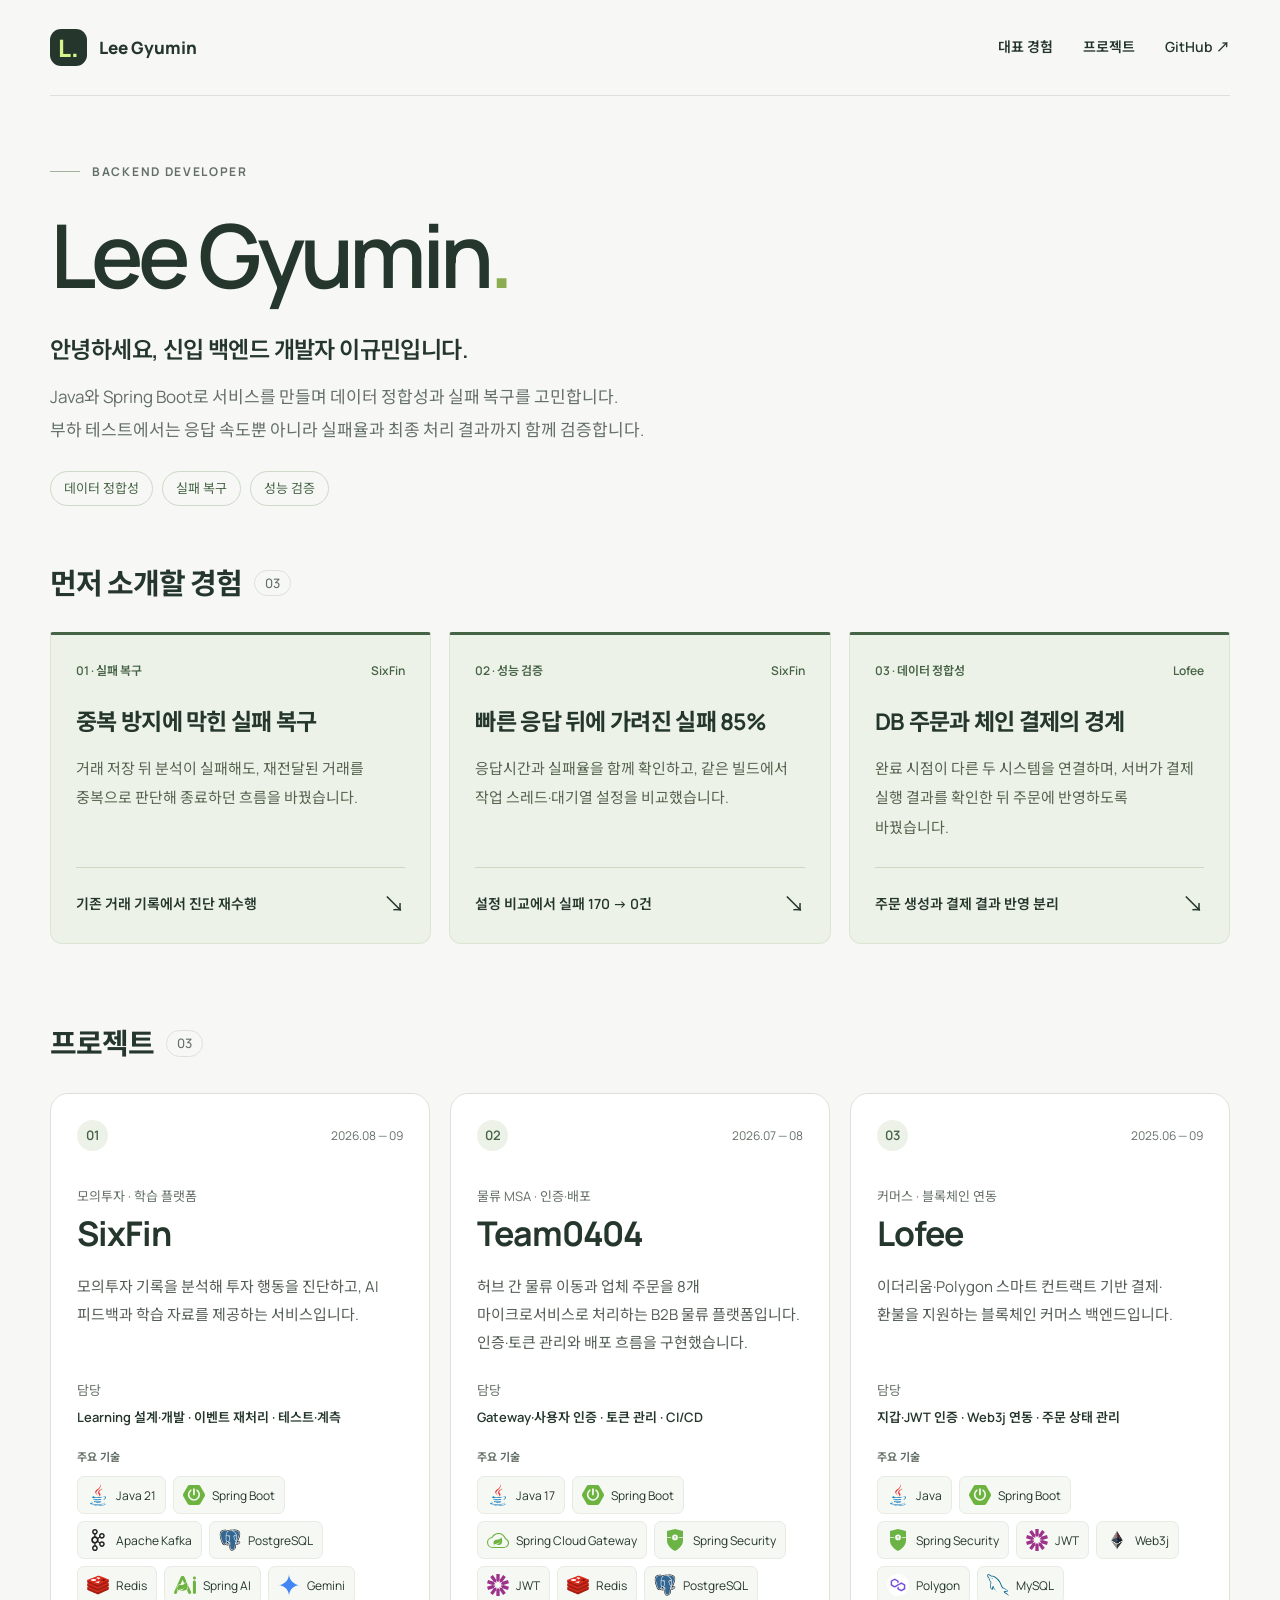
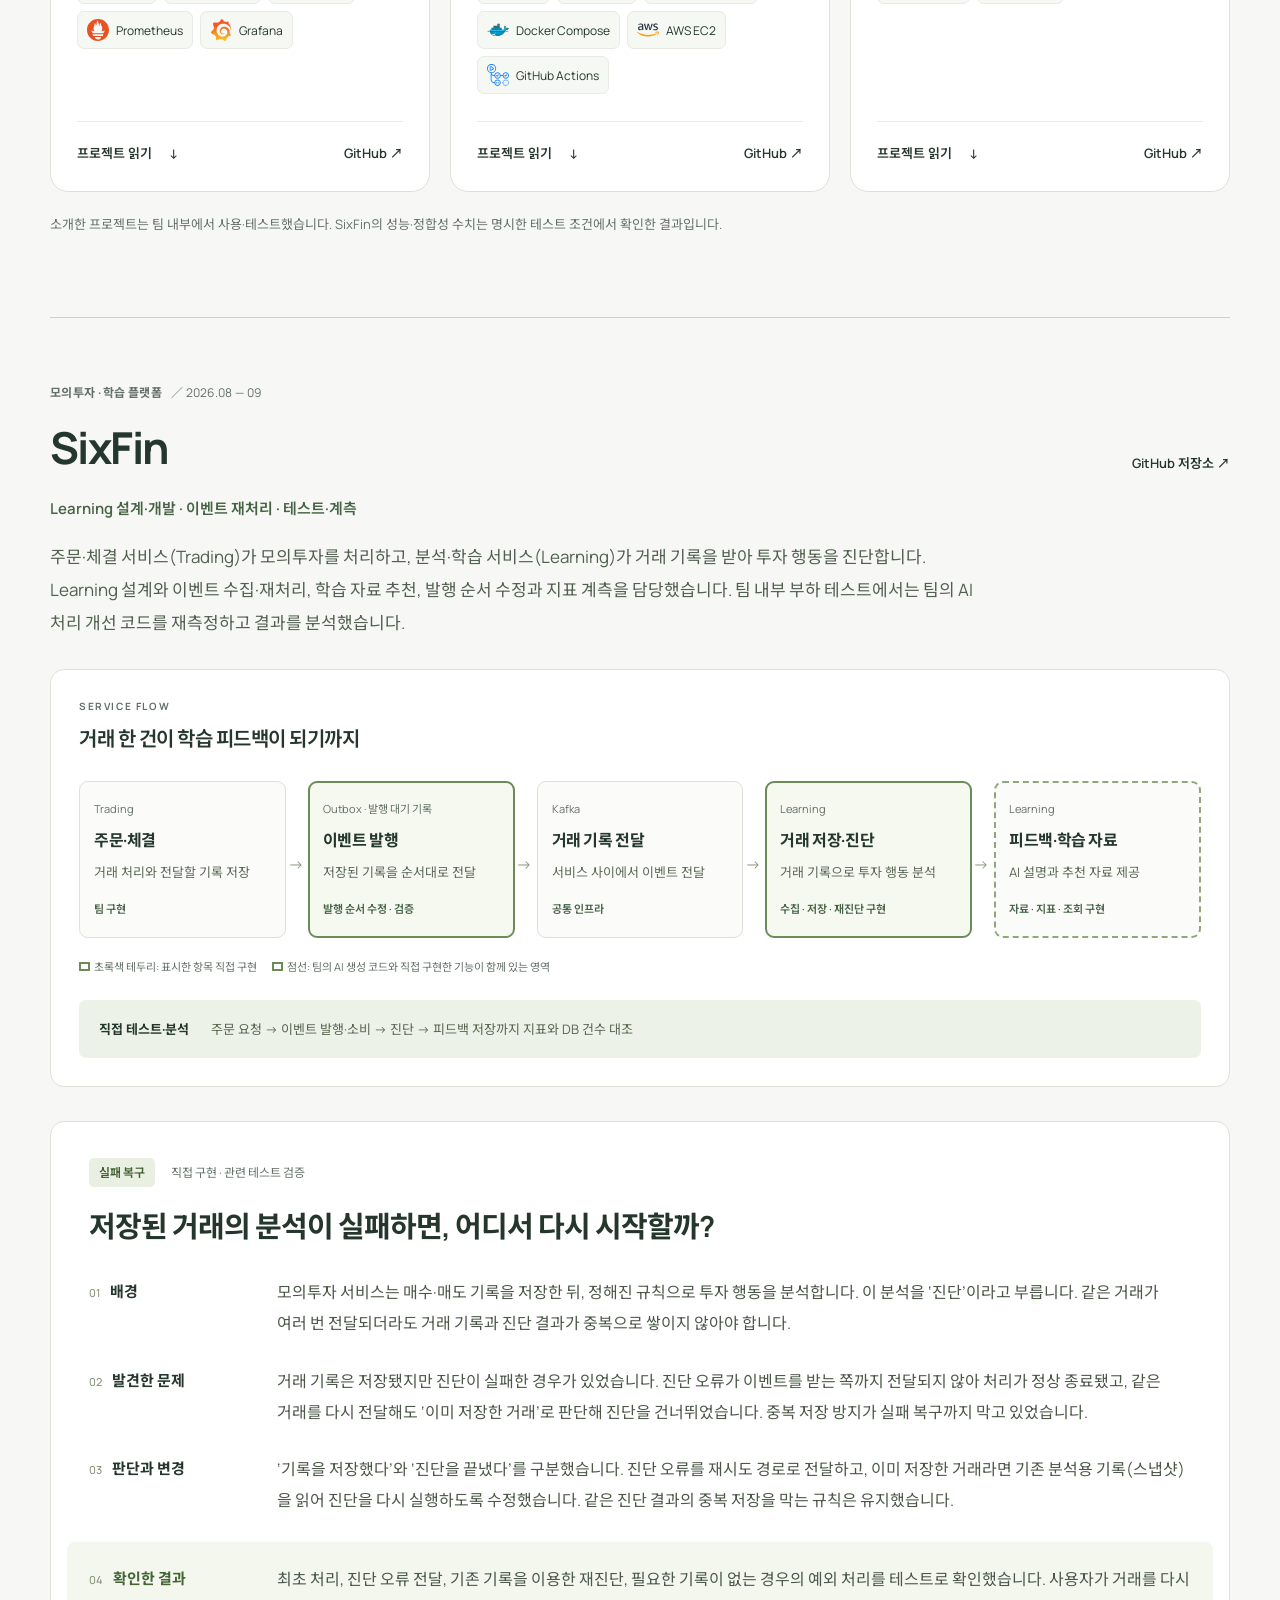
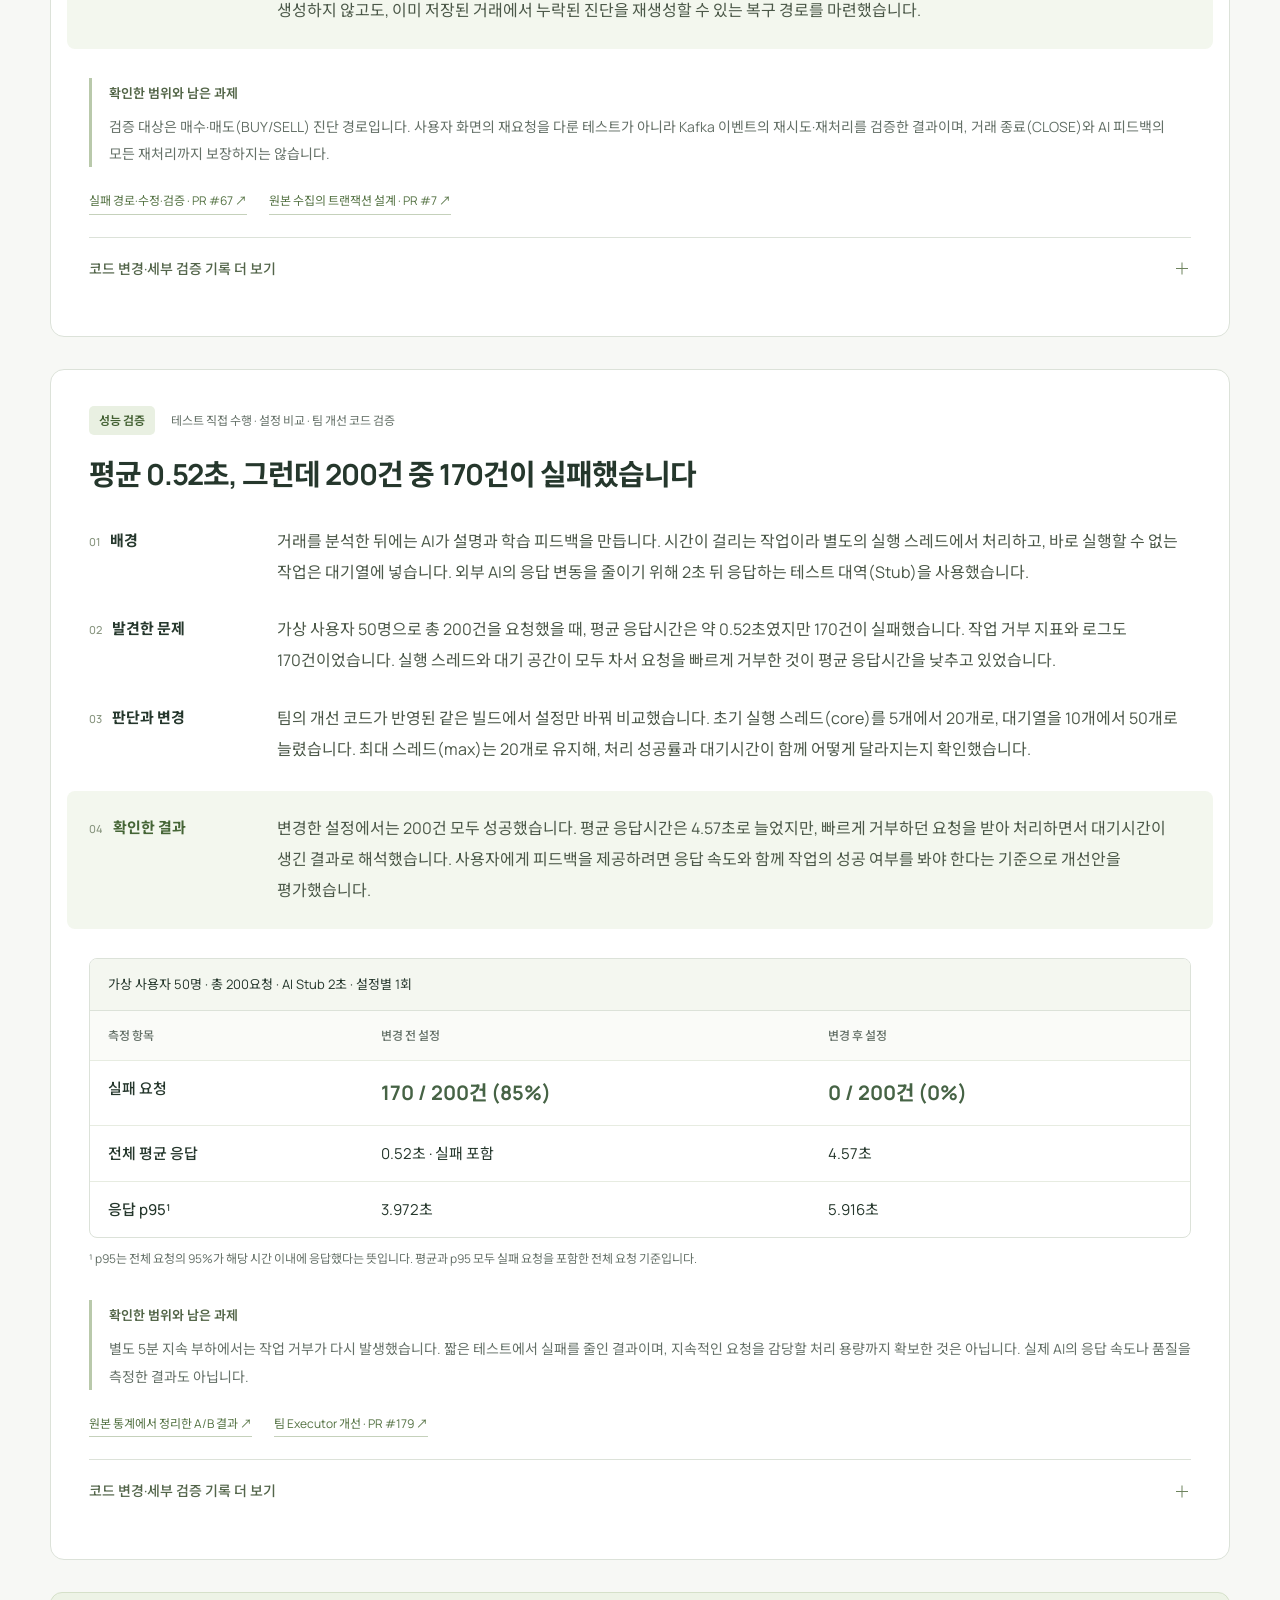
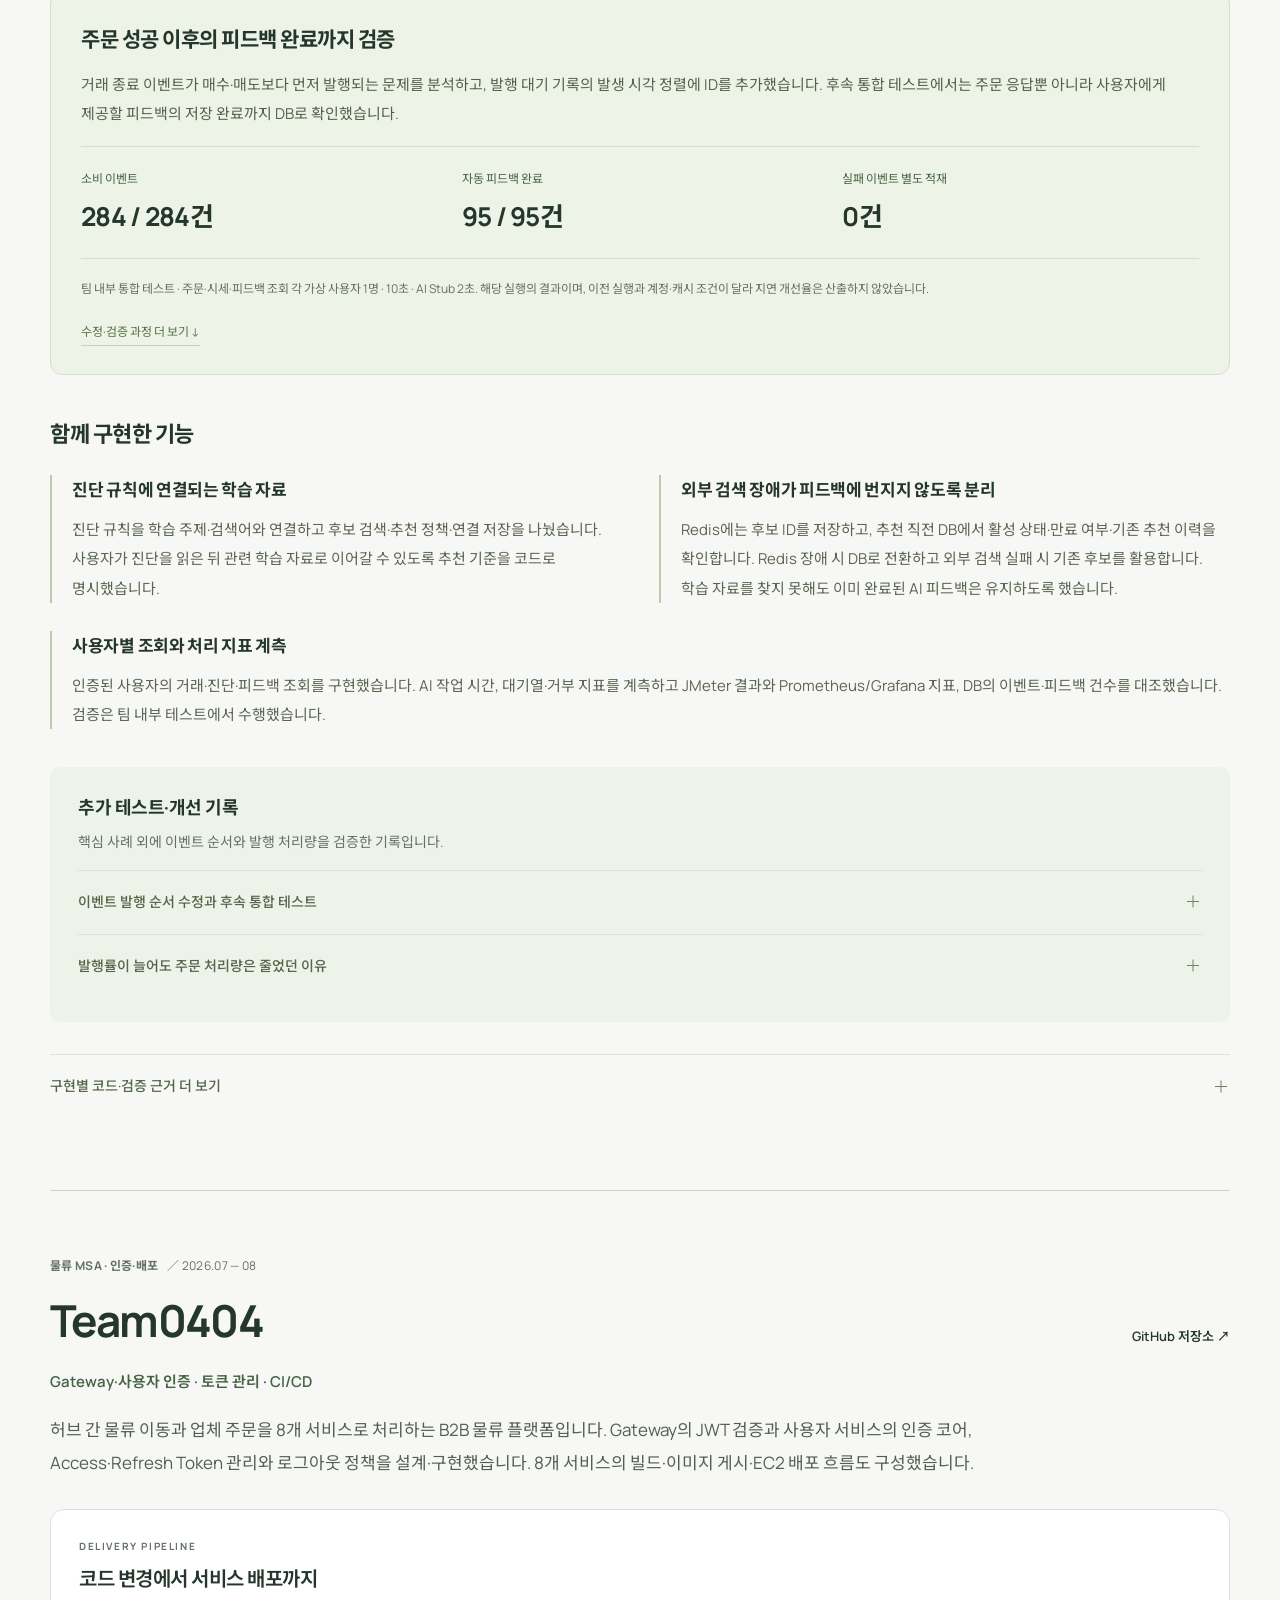
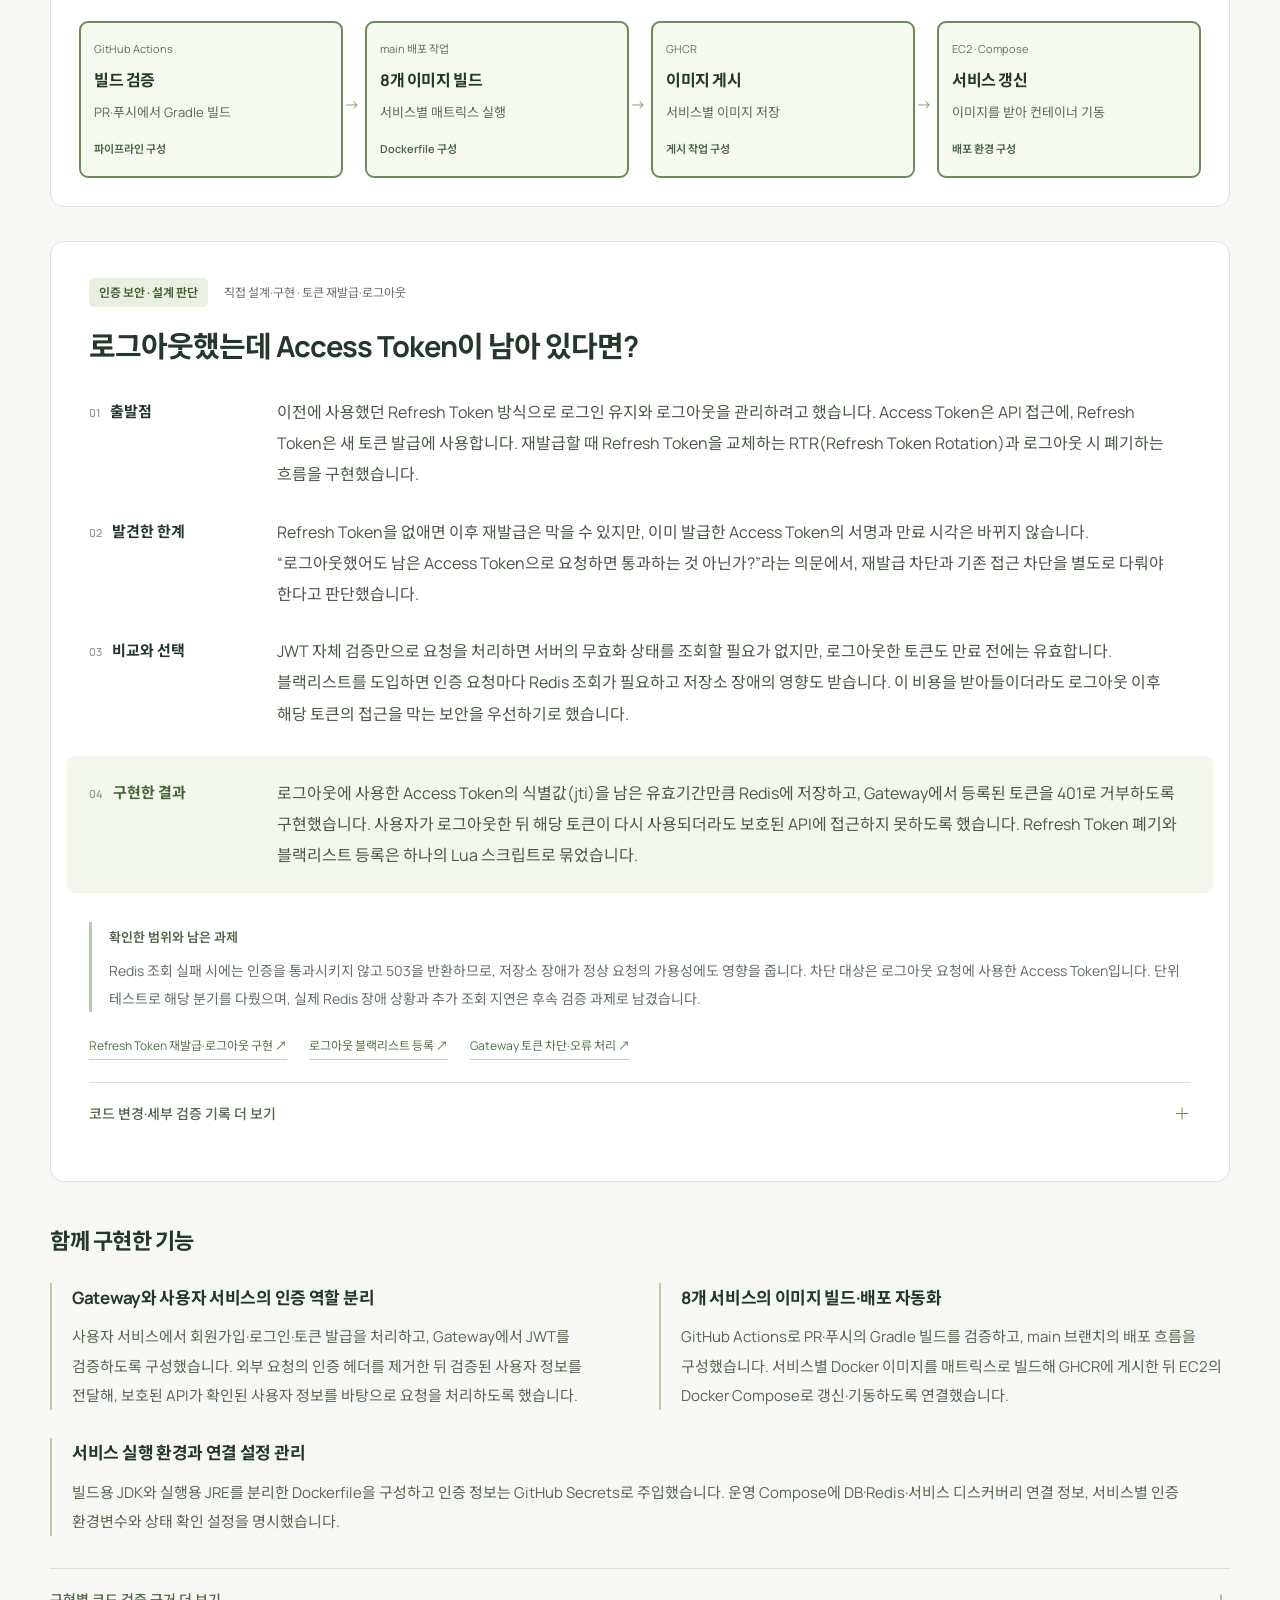
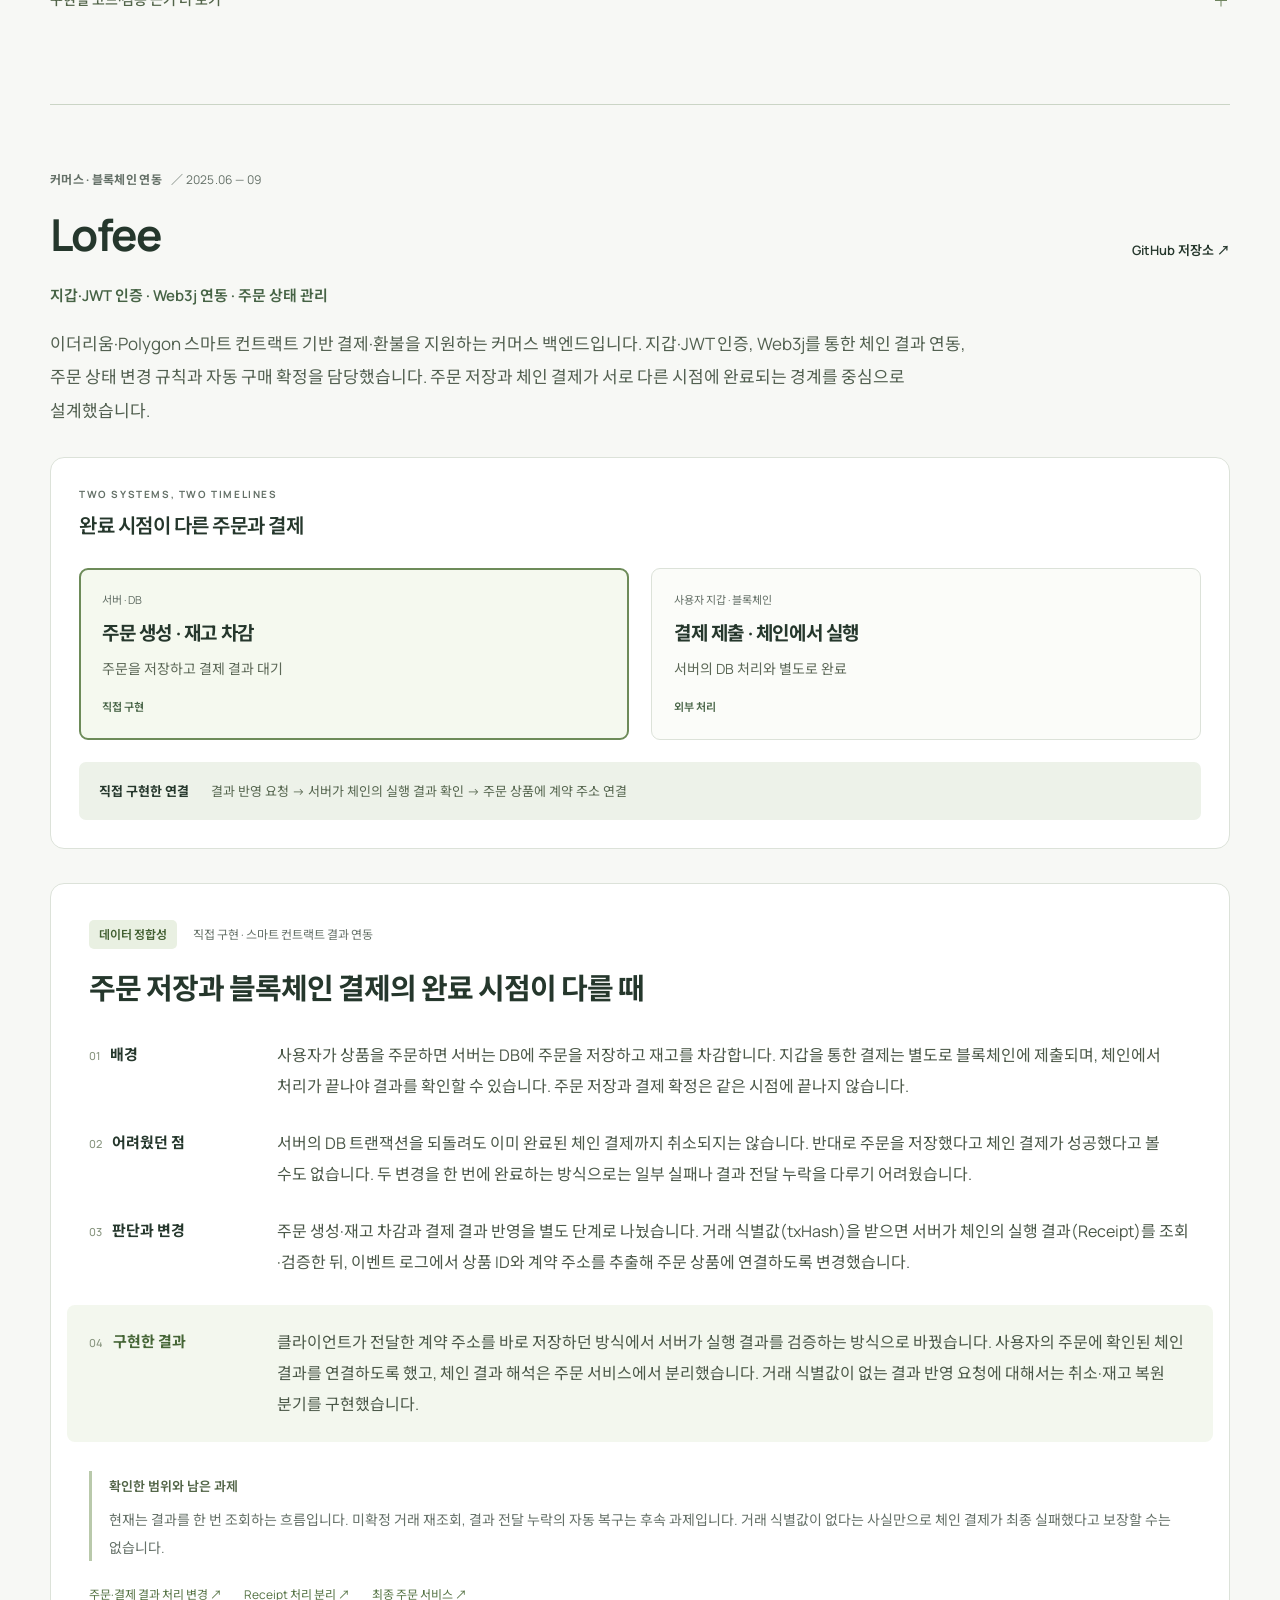
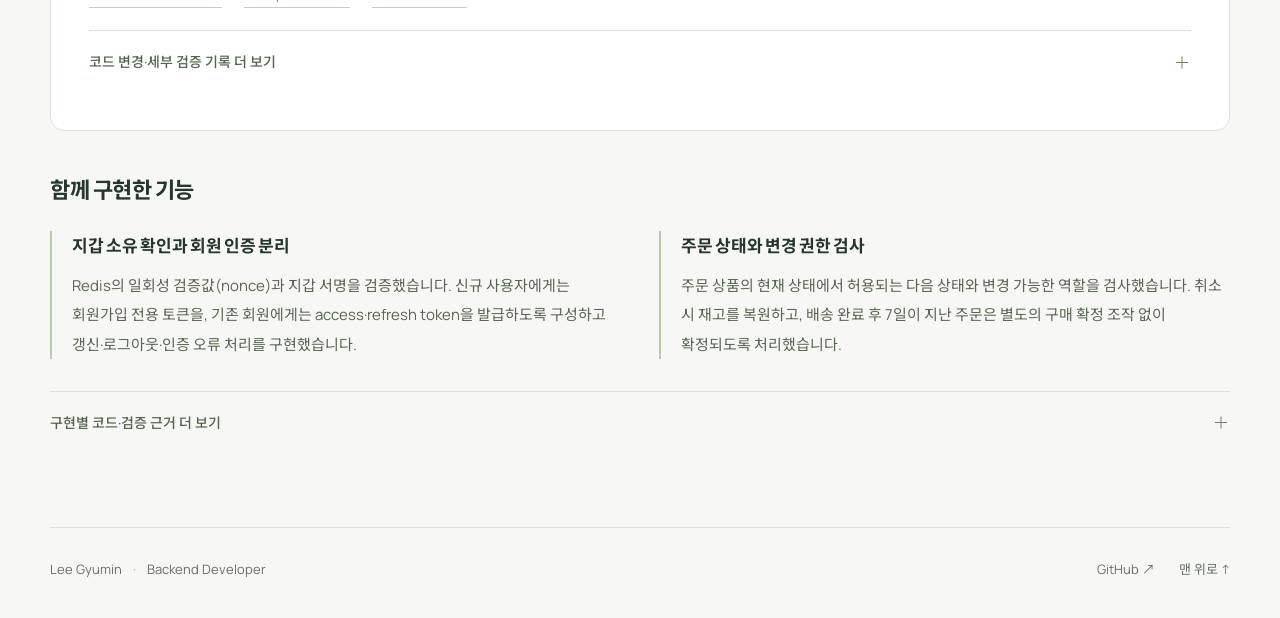
==== commit c2660e69: "Add files via upload 기술 스택 수정" ====
--- a/index.html
+++ b/index.html
@@ -1,2 +1,2 @@
 <!doctype html>
-<html lang="ko"><head><meta charset="UTF-8"><meta name="viewport" content="width=device-width, initial-scale=1"><meta name="description" content="백엔드 개발자 이규민의 포트폴리오. 거래 정합성, 실패 복구, 성능 검증 경험과 프로젝트별 구현 과정을 소개합니다."><title>이규민 | Backend Developer</title><link rel="stylesheet" href="portfolio.css"><link rel="stylesheet" href="narrative.css"><script src="narrative.js" defer></script></head><body><a class="skip" href="#main">본문으로 이동</a><div class="wrap"><header class="header"><a class="wordmark" href="#main" aria-label="이규민 소개"><span class="logo" aria-hidden="true">L.</span>Lee Gyumin</a><nav aria-label="주 메뉴"><a href="#highlights">대표 경험</a><a href="#work">프로젝트</a><a href="#background">개발 배경</a><a href="https://github.com/aa04260" target="_blank" rel="noopener noreferrer">GitHub ↗</a></nav></header><main id="main"><section class="hero" aria-labelledby="intro-title"><p class="eyebrow"><span class="small-line" aria-hidden="true"></span>BACKEND DEVELOPER</p><h1 id="intro-title">Lee Gyumin<span class="name-dot">.</span></h1><p class="hello">안녕하세요, 신입 백엔드 개발자 이규민입니다.</p><p class="intro">Java와 Spring Boot로 서비스를 만들며 데이터 정합성과 실패 복구를 고민합니다.<br class="desktop-break"> 부하 테스트에서는 응답 속도뿐 아니라 실패율과 최종 처리 결과까지 함께 검증합니다.</p><ul class="strengths" aria-label="주요 관심 역량"><li>데이터 정합성</li><li>실패 복구</li><li>성능 검증</li></ul></section><section id="highlights" class="highlights" aria-labelledby="highlights-title"><span id="troubleshooting" class="anchor-alias"></span><div class="section-heading"><h2 id="highlights-title">먼저 소개할 경험 <span class="count">03</span></h2></div><div class="highlight-grid"><a class="highlight-card" href="#event-recovery"><div class="highlight-meta"><span>01 · 실패 복구</span><span>SixFin</span></div><h3>중복 방지에 막힌 실패 복구</h3><p>거래 저장 뒤 분석이 실패해도, 재전달된 거래를 중복으로 판단해 종료하던 흐름을 바꿨습니다.</p><div class="highlight-outcome"><strong>기존 거래 기록에서 진단 재수행</strong><span aria-hidden="true">↘</span></div></a><a class="highlight-card" href="#executor-ab"><div class="highlight-meta"><span>02 · 성능 검증</span><span>SixFin</span></div><h3>빠른 응답 뒤에 가려진 실패 85%</h3><p>응답시간과 실패율을 함께 확인하고, 같은 빌드에서 작업 스레드·대기열 설정을 비교했습니다.</p><div class="highlight-outcome"><strong>설정 비교에서 실패 170 → 0건</strong><span aria-hidden="true">↘</span></div></a><a class="highlight-card" href="#chain-consistency"><div class="highlight-meta"><span>03 · 데이터 정합성</span><span>Lofee</span></div><h3>DB 주문과 체인 결제의 경계</h3><p>완료 시점이 다른 두 시스템을 연결하며, 서버가 결제 실행 결과를 확인한 뒤 주문에 반영하도록 바꿨습니다.</p><div class="highlight-outcome"><strong>주문 생성과 결제 결과 반영 분리</strong><span aria-hidden="true">↘</span></div></a></div></section><section id="work" class="work" aria-labelledby="work-title"><div class="section-heading"><h2 id="work-title">프로젝트 <span class="count">03</span></h2></div><div class="project-grid"><article class="project-card"><div class="card-top"><span class="project-number">01</span><p class="period">2026.08 — 09</p></div><p class="category">모의투자 · 학습 플랫폼</p><h3>SixFin</h3><p class="description">모의투자 기록을 분석해 투자 행동을 진단하고, AI 피드백과 학습 자료를 제공하는 서비스입니다.</p><p class="role"><span>담당</span><strong>Learning 설계·개발 · 이벤트 재처리 · 테스트·계측</strong></p><ul class="stack" aria-label="SixFin 기술 스택"><li><img src="assets/icons/java.svg" width="22" height="22" alt="">Java 21</li><li><img src="assets/icons/spring.svg" width="22" height="22" alt="">Spring Boot</li><li><img src="assets/icons/apachekafka.svg" width="22" height="22" alt="">Kafka</li><li><img src="assets/icons/postgresql.svg" width="22" height="22" alt="">PostgreSQL</li><li><img src="assets/icons/redis.svg" width="22" height="22" alt="">Redis</li></ul><div class="card-bottom"><a href="#sixfin">프로젝트 읽기 <span aria-hidden="true">↓</span></a><a href="https://github.com/Team6-SixFin/sixfin" target="_blank" rel="noopener noreferrer">GitHub <span aria-hidden="true">↗</span></a></div></article><article class="project-card"><div class="card-top"><span class="project-number">02</span><p class="period">2026.07 — 08</p></div><p class="category">물류 MSA · 인증·배포</p><h3>Team0404</h3><p class="description">허브 간 물류 이동과 업체 주문을 8개 마이크로서비스로 처리하는 B2B 물류 플랫폼입니다. 인증·토큰 관리와 배포 흐름을 구현했습니다.</p><p class="role"><span>담당</span><strong>Gateway·사용자 인증 · 토큰 관리 · CI/CD</strong></p><ul class="stack" aria-label="Team0404 기술 스택"><li><img src="assets/icons/spring.svg" width="22" height="22" alt="">Spring Boot</li><li><img src="assets/icons/githubactions.svg" width="22" height="22" alt="">GitHub Actions</li><li><img src="assets/icons/docker.svg" width="22" height="22" alt="">Docker</li><li><img src="assets/icons/amazonwebservices.svg" width="22" height="22" alt="">AWS EC2</li><li><img src="assets/icons/postgresql.svg" width="22" height="22" alt="">PostgreSQL</li><li><img src="assets/icons/redis.svg" width="22" height="22" alt="">Redis</li><li><span class="generic-icon" aria-hidden="true">&lt;/&gt;</span>JWT</li><li><span class="generic-icon" aria-hidden="true">&lt;/&gt;</span>GHCR</li></ul><div class="card-bottom"><a href="#team0404">프로젝트 읽기 <span aria-hidden="true">↓</span></a><a href="https://github.com/Team0404/backend" target="_blank" rel="noopener noreferrer">GitHub <span aria-hidden="true">↗</span></a></div></article><article class="project-card"><div class="card-top"><span class="project-number">03</span><p class="period">2025.06 — 09</p></div><p class="category">커머스 · 블록체인 연동</p><h3>Lofee</h3><p class="description">이더리움·Polygon 스마트 컨트랙트 기반 결제·환불을 지원하는 블록체인 커머스 백엔드입니다.</p><p class="role"><span>담당</span><strong>지갑·JWT 인증 · Web3j 연동 · 주문 상태 관리</strong></p><ul class="stack" aria-label="Lofee 기술 스택"><li><img src="assets/icons/java.svg" width="22" height="22" alt="">Java 21</li><li><img src="assets/icons/spring.svg" width="22" height="22" alt="">Spring Security</li><li><img src="assets/icons/mysql.svg" width="22" height="22" alt="">MySQL</li><li><img src="assets/icons/redis.svg" width="22" height="22" alt="">Redis</li><li><span class="generic-icon" aria-hidden="true">&lt;/&gt;</span>Web3j</li></ul><div class="card-bottom"><a href="#lofee">프로젝트 읽기 <span aria-hidden="true">↓</span></a><a href="https://github.com/yu-lofee-shop/server/tree/develop" target="_blank" rel="noopener noreferrer">GitHub <span aria-hidden="true">↗</span></a></div></article></div><p class="test-scope">소개한 프로젝트는 팀 내부에서 사용·테스트했습니다. SixFin의 성능·정합성 수치는 명시한 테스트 조건에서 확인한 결과입니다.</p></section><div id="implementation"><section class="project-section" id="sixfin" aria-labelledby="sixfin-title"><header class="project-heading"><div><p class="eyebrow">모의투자 · 학습 플랫폼 <span>／ 2026.08 — 09</span></p><h2 id="sixfin-title">SixFin</h2></div><a href="https://github.com/Team6-SixFin/sixfin" target="_blank" rel="noopener noreferrer">GitHub 저장소 <span aria-hidden="true">↗</span></a></header><p class="project-role">Learning 설계·개발 · 이벤트 재처리 · 테스트·계측</p><p class="project-context">주문·체결 서비스(Trading)가 모의투자를 처리하고, 분석·학습 서비스(Learning)가 거래 기록을 받아 투자 행동을 진단합니다. Learning 설계와 이벤트 수집·재처리, 학습 자료 추천, 발행 순서 수정과 지표 계측을 담당했습니다. 팀 내부 부하 테스트에서는 팀의 AI 처리 개선 코드를 재측정하고 결과를 분석했습니다.</p><figure class="architecture"><figcaption><span class="eyebrow">SERVICE FLOW</span><strong>거래 한 건이 학습 피드백이 되기까지</strong></figcaption><ol class="architecture-flow"><li class="flow-node "><span class="node-label">Trading</span><strong>주문·체결</strong><p>거래 처리와 전달할 기록 저장</p><span class="node-scope">팀 구현</span></li><li class="flow-node mine"><span class="node-label">Outbox · 발행 대기 기록</span><strong>이벤트 발행</strong><p>저장된 기록을 순서대로 전달</p><span class="node-scope">발행 순서 수정 · 검증</span></li><li class="flow-node "><span class="node-label">Kafka</span><strong>거래 기록 전달</strong><p>서비스 사이에서 이벤트 전달</p><span class="node-scope">공통 인프라</span></li><li class="flow-node mine"><span class="node-label">Learning</span><strong>거래 저장·진단</strong><p>거래 기록으로 투자 행동 분석</p><span class="node-scope">수집 · 저장 · 재진단 구현</span></li><li class="flow-node mixed"><span class="node-label">Learning</span><strong>피드백·학습 자료</strong><p>AI 설명과 추천 자료 제공</p><span class="node-scope">자료 · 지표 · 조회 구현</span></li></ol><p class="diagram-legend"><span class="legend-swatch"></span>초록색 테두리: 표시한 항목 직접 구현 <span class="legend-swatch mixed"></span>점선: 팀의 AI 생성 코드와 직접 구현한 기능이 함께 있는 영역</p><div class="validation-band"><strong>직접 테스트·분석</strong><p>주문 요청 → 이벤트 발행·소비 → 진단 → 피드백 저장까지 지표와 DB 건수 대조</p></div></figure><article class="story" id="event-recovery" aria-labelledby="event-recovery-title"><div class="story-kicker"><span>실패 복구</span><p>직접 구현 · 관련 테스트 검증</p></div><h3 id="event-recovery-title">저장된 거래의 분석이 실패하면, 어디서 다시 시작할까?</h3><div class="story-steps"><section class="story-step"><h4><span aria-hidden="true">01</span>배경</h4><p>모의투자 서비스는 매수·매도 기록을 저장한 뒤, 정해진 규칙으로 투자 행동을 분석합니다. 이 분석을 ‘진단’이라고 부릅니다. 같은 거래가 여러 번 전달되더라도 거래 기록과 진단 결과가 중복으로 쌓이지 않아야 합니다.</p></section><section class="story-step"><h4><span aria-hidden="true">02</span>발견한 문제</h4><p>거래 기록은 저장됐지만 진단이 실패한 경우가 있었습니다. 진단 오류가 이벤트를 받는 쪽까지 전달되지 않아 처리가 정상 종료됐고, 같은 거래를 다시 전달해도 ‘이미 저장한 거래’로 판단해 진단을 건너뛰었습니다. 중복 저장 방지가 실패 복구까지 막고 있었습니다.</p></section><section class="story-step"><h4><span aria-hidden="true">03</span>판단과 변경</h4><p>‘기록을 저장했다’와 ‘진단을 끝냈다’를 구분했습니다. 진단 오류를 재시도 경로로 전달하고, 이미 저장한 거래라면 기존 분석용 기록(스냅샷)을 읽어 진단을 다시 실행하도록 수정했습니다. 같은 진단 결과의 중복 저장을 막는 규칙은 유지했습니다.</p></section><section class="story-step result-step"><h4><span aria-hidden="true">04</span>확인한 결과</h4><p>최초 처리, 진단 오류 전달, 기존 기록을 이용한 재진단, 필요한 기록이 없는 경우의 예외 처리를 테스트로 확인했습니다. 사용자가 거래를 다시 생성하지 않고도, 이미 저장된 거래에서 누락된 진단을 재생성할 수 있는 복구 경로를 마련했습니다.</p></section></div><aside class="scope-note"><strong>확인한 범위와 남은 과제</strong><p>검증 대상은 매수·매도(BUY/SELL) 진단 경로입니다. 사용자 화면의 재요청을 다룬 테스트가 아니라 Kafka 이벤트의 재시도·재처리를 검증한 결과이며, 거래 종료(CLOSE)와 AI 피드백의 모든 재처리까지 보장하지는 않습니다.</p></aside><div class="proof-links" aria-label="관련 근거"><a href="https://github.com/Team6-SixFin/sixfin/pull/67" target="_blank" rel="noopener noreferrer">실패 경로·수정·검증 · PR #67 <span aria-hidden="true">↗</span></a><a href="https://github.com/Team6-SixFin/sixfin/pull/7" target="_blank" rel="noopener noreferrer">원본 수집의 트랜잭션 설계 · PR #7 <span aria-hidden="true">↗</span></a></div><details class="technical"><summary>코드 변경·세부 검증 기록 더 보기<span class="disclosure-mark" aria-hidden="true"></span></summary><div class="technical-body"><div class="record-part"><h4>발생 상황</h4><p>이벤트와 스냅샷은 DB에 저장됐지만 진단 단계에서 실패하면 복구되지 않았습니다. Facade가 진단 예외를 처리해 Consumer는 정상 종료했고 Kafka의 재시도 경로가 실행되지 않았습니다. 같은 이벤트를 수동으로 다시 발행해도 eventId 중복 검사에서 처리가 끝났습니다.</p></div><div class="record-part"><h4>원인 분석</h4><p>첫 번째 문제는 실패 신호가 Consumer까지 도달하지 않은 것이고, 두 번째는 ‘수집 완료’를 ‘전체 처리 완료’로 간주한 것입니다. 예외만 전파해도 중복 분기에서 진단을 건너뛰므로 두 경로를 함께 바꿔야 했습니다.</p></div><div class="record-part"><h4>설계 판단과 변경</h4><p>원본 이벤트와 스냅샷을 함께 저장하는 트랜잭션은 유지하고 진단을 분리했습니다. 진단 오류 때문에 이미 확보한 원본까지 롤백하지 않고, 저장된 스냅샷에서 다시 계산하도록 한 구조입니다. 중복 결과인 IngestionResult에도 기존 스냅샷을 담아 최초·재수신 경로가 같은 진단 진입점을 사용하게 했습니다.</p></div><div class="record-part"><h4>재처리의 정합성</h4><p>소비 이력은 있는데 스냅샷이 없으면 정상 중복으로 종료하지 않고 예외를 발생시킵니다. 진단은 기존 diagnosisKey 기반 멱등 처리를 활용해 이미 저장된 결과를 제외합니다. 원본 이벤트의 저장 중복 방지와 진단 결과의 중복 방지를 서로 다른 단계에서 수행합니다.</p></div><div class="record-part"><h4>검증과 남은 경계</h4><p>PR #67에는 최초 처리, 예외 전파, 기존 스냅샷 재진단, 스냅샷 누락 검증과 관련 테스트 통과가 기록되어 있습니다. 당시 수정 대상은 BUY·SELL 이벤트이며 CLOSE 진단, DLT, AI 피드백 재처리는 별도 범위였습니다. 시스템 전체의 exactly-once 보장을 구현한 것으로 확장해 해석하지 않습니다.</p></div><div class="proof-links" aria-label="관련 근거"><a href="https://github.com/Team6-SixFin/sixfin/pull/67" target="_blank" rel="noopener noreferrer">실패 경로·수정·검증 · PR #67 <span aria-hidden="true">↗</span></a><a href="https://github.com/Team6-SixFin/sixfin/pull/7" target="_blank" rel="noopener noreferrer">원본 수집의 트랜잭션 설계 · PR #7 <span aria-hidden="true">↗</span></a></div></div></details></article><article class="story" id="executor-ab" aria-labelledby="executor-ab-title"><div class="story-kicker"><span>성능 검증</span><p>테스트 직접 수행 · 설정 비교 · 팀 개선 코드 검증</p></div><h3 id="executor-ab-title">평균 0.52초, 그런데 200건 중 170건이 실패했습니다</h3><div class="story-steps"><section class="story-step"><h4><span aria-hidden="true">01</span>배경</h4><p>거래를 분석한 뒤에는 AI가 설명과 학습 피드백을 만듭니다. 시간이 걸리는 작업이라 별도의 실행 스레드에서 처리하고, 바로 실행할 수 없는 작업은 대기열에 넣습니다. 외부 AI의 응답 변동을 줄이기 위해 2초 뒤 응답하는 테스트 대역(Stub)을 사용했습니다.</p></section><section class="story-step"><h4><span aria-hidden="true">02</span>발견한 문제</h4><p>가상 사용자 50명으로 총 200건을 요청했을 때, 평균 응답시간은 약 0.52초였지만 170건이 실패했습니다. 작업 거부 지표와 로그도 170건이었습니다. 실행 스레드와 대기 공간이 모두 차서 요청을 빠르게 거부한 것이 평균 응답시간을 낮추고 있었습니다.</p></section><section class="story-step"><h4><span aria-hidden="true">03</span>판단과 변경</h4><p>팀의 개선 코드가 반영된 같은 빌드에서 설정만 바꿔 비교했습니다. 초기 실행 스레드(core)를 5개에서 20개로, 대기열을 10개에서 50개로 늘렸습니다. 최대 스레드(max)는 20개로 유지해, 처리 성공률과 대기시간이 함께 어떻게 달라지는지 확인했습니다.</p></section><section class="story-step result-step"><h4><span aria-hidden="true">04</span>확인한 결과</h4><p>변경한 설정에서는 200건 모두 성공했습니다. 평균 응답시간은 4.57초로 늘었지만, 빠르게 거부하던 요청을 받아 처리하면서 대기시간이 생긴 결과로 해석했습니다. 사용자에게 피드백을 제공하려면 응답 속도와 함께 작업의 성공 여부를 봐야 한다는 기준으로 개선안을 평가했습니다.</p></section></div><div class="comparison-wrap"><table class="comparison"><caption>가상 사용자 50명 · 총 200요청 · AI Stub 2초 · 설정별 1회</caption><thead><tr><th scope="col">측정 항목</th><th scope="col">변경 전 설정</th><th scope="col">변경 후 설정</th></tr></thead><tbody><tr><th scope="row">실패 요청</th><td>170 / 200건 (85%)</td><td>0 / 200건 (0%)</td></tr><tr><th scope="row">전체 평균 응답</th><td>0.52초 · 실패 포함</td><td>4.57초</td></tr><tr><th scope="row">응답 p95¹</th><td>3.972초</td><td>5.916초</td></tr></tbody></table></div><p class="table-note">¹ p95는 전체 요청의 95%가 해당 시간 이내에 응답했다는 뜻입니다. 평균과 p95 모두 실패 요청을 포함한 전체 요청 기준입니다.</p><aside class="scope-note"><strong>확인한 범위와 남은 과제</strong><p>별도 5분 지속 부하에서는 작업 거부가 다시 발생했습니다. 짧은 테스트에서 실패를 줄인 결과이며, 지속적인 요청을 감당할 처리 용량까지 확보한 것은 아닙니다. 실제 AI의 응답 속도나 품질을 측정한 결과도 아닙니다.</p></aside><div class="proof-links" aria-label="관련 근거"><a href="evidence/sixfin-tests.html#executor">원본 통계에서 정리한 A/B 결과 <span aria-hidden="true">↗</span></a><a href="https://github.com/Team6-SixFin/sixfin/pull/179" target="_blank" rel="noopener noreferrer">팀 Executor 개선 · PR #179 <span aria-hidden="true">↗</span></a></div><details class="technical"><summary>코드 변경·세부 검증 기록 더 보기<span class="disclosure-mark" aria-hidden="true"></span></summary><div class="technical-body"><div class="record-part"><h4>실험 설계</h4><p>팀의 Executor 개선 코드가 반영된 동일 빌드에서 환경변수만 바꾸고 Learning을 재시작했습니다. AI는 지연 2초의 Stub, YouTube와 재시도 스케줄러는 비활성화해 간섭을 줄였습니다. 1·5·10·20·50 VU로 부하를 올렸고, 핵심 비교인 50 VU에서는 설정별 200건을 요청했습니다.</p></div><div class="record-part"><h4>평균 응답시간의 함정</h4><p>A 설정의 평균은 522.755ms였지만 200건 중 170건이 HTTP 503으로 실패했습니다. Executor 거부 카운터와 관련 로그도 각각 170건으로 일치했습니다. 전체 평균에는 빨리 거부된 요청이 포함되므로, 이 수치를 정상 피드백 생성 속도로 해석하면 정반대의 결론에 도달합니다.</p></div><div class="record-part"><h4>대기열 정책을 함께 본 이유</h4><p>Executor는 core 스레드가 찬 뒤 작업을 큐에 넣고, 큐도 가득 차야 max까지 스레드를 늘립니다. core만 작고 큐가 크면 max가 높아도 충분히 활용하지 못할 수 있습니다. A의 최대 수용량은 실행 20개와 대기 10개입니다. B는 core를 20으로 맞춰 초기에 실행할 작업을 늘리고 큐 50개로 순간 부하를 수용했습니다.</p></div><div class="record-part"><h4>A/B 결과와 판단</h4><p>B의 200건은 실패 0건, 평균 4,568.37ms, p95 5,916ms였습니다. A보다 전체 평균은 길지만 요청이 완료된 결과입니다. 이번 50 VU 시나리오에서는 빠른 거부보다 성공 완료를 확보하는 방향의 설정이 유효했습니다. 큐를 늘리는 것은 대기시간과 메모리 사용을 늘릴 수 있어, p95와 거부율을 함께 보고 판단했습니다.</p></div><div class="record-part"><h4>지속 부하에서 드러난 한계</h4><p>이어 진행한 300초 통합 부하에서는 AI 성공 3,466건과 거부 3,223건이 함께 기록됐습니다. 종료 시점 발행 20,473건 중 소비 완료는 15,731건이었습니다. 짧은 A/B 테스트의 실패 0건을 지속 부하 안정성으로 확대하지 않았습니다. 유입량 제어, 재시도 처리량, 적체 해소 시간이 다음 개선 기준으로 남았습니다.</p></div><div class="proof-links" aria-label="관련 근거"><a href="evidence/sixfin-tests.html#executor">원본 통계에서 정리한 A/B 결과 <span aria-hidden="true">↗</span></a><a href="https://github.com/Team6-SixFin/sixfin/pull/179" target="_blank" rel="noopener noreferrer">팀 Executor 개선 · PR #179 <span aria-hidden="true">↗</span></a></div></div></details></article><section class="validation-summary" aria-label="후속 처리 검증 결과"><h3>주문 성공 이후의 피드백 완료까지 검증</h3><p>거래 종료 이벤트가 매수·매도보다 먼저 발행되는 문제를 분석하고, 발행 대기 기록의 발생 시각 정렬에 ID를 추가했습니다. 후속 통합 테스트에서는 주문 응답뿐 아니라 사용자에게 제공할 피드백의 저장 완료까지 DB로 확인했습니다.</p><dl><div><dt>소비 이벤트</dt><dd>284 / 284건</dd></div><div><dt>자동 피드백 완료</dt><dd>95 / 95건</dd></div><div><dt>실패 이벤트 별도 적재</dt><dd>0건</dd></div></dl><p class="validation-scope">팀 내부 통합 테스트 · 주문·시세·피드백 조회 각 가상 사용자 1명 · 10초 · AI Stub 2초. 해당 실행의 결과이며, 이전 실행과 계정·캐시 조건이 달라 지연 개선율은 산출하지 않았습니다.</p><div class="proof-links"><a href="#outbox-order">수정·검증 과정 더 보기 <span aria-hidden="true">↓</span></a></div></section><section class="features" aria-labelledby="sixfin-features"><h3 id="sixfin-features">함께 구현한 기능</h3><div class="feature-grid"><article><h4>진단 규칙에 연결되는 학습 자료</h4><p>진단 규칙을 학습 주제·검색어와 연결하고 후보 검색·추천 정책·연결 저장을 나눴습니다. 사용자가 진단을 읽은 뒤 관련 학습 자료로 이어갈 수 있도록 추천 기준을 코드로 명시했습니다.</p></article><article><h4>외부 검색 장애가 피드백에 번지지 않도록 분리</h4><p>Redis에는 후보 ID를 저장하고, 추천 직전 DB에서 활성 상태·만료 여부·기존 추천 이력을 확인합니다. Redis 장애 시 DB로 전환하고 외부 검색 실패 시 기존 후보를 활용합니다. 학습 자료를 찾지 못해도 이미 완료된 AI 피드백은 유지하도록 했습니다.</p></article><article><h4>사용자별 조회와 처리 지표 계측</h4><p>인증된 사용자의 거래·진단·피드백 조회를 구현했습니다. AI 작업 시간, 대기열·거부 지표를 계측하고 JMeter 결과와 Prometheus/Grafana 지표, DB의 이벤트·피드백 건수를 대조했습니다. 검증은 팀 내부 테스트에서 수행했습니다.</p></article></div></section><section class="additional-records"><h3>추가 테스트·개선 기록</h3><p>핵심 사례 외에 이벤트 순서와 발행 처리량을 검증한 기록입니다.</p><details class="technical" id="outbox-order"><summary>이벤트 발행 순서 수정과 후속 통합 테스트<span class="disclosure-mark" aria-hidden="true"></span></summary><div class="technical-body"><div class="record-part"><h4>발생 상황과 확인한 증거</h4><p>수정 전 AWS 통합 smoke에서 주문 313건은 HTTP 오류 없이 처리됐고 Outbox 이벤트 391건도 모두 발행됐습니다. 그러나 POSITION_CLOSED 10건이 Learning에서 DLT로 이동했고 기대한 피드백 78건 중 68건만 생성됐습니다. 요청 수락·발행 완료·후속 처리 완료를 따로 확인해야 하는 상황이었습니다.</p></div><div class="record-part"><h4>원인 분석</h4><p>일부 종료 이벤트가 매수·매도 체결보다 먼저 발행됐습니다. 기존 조회는 occurredAt 하나로 정렬했는데, 이 값은 분 단위 가상 시장 시각이라 여러 체결이 같은 값을 가질 수 있었습니다. 같은 사용자를 같은 Kafka 파티션으로 보내더라도, 생산자가 먼저 뒤집어 보낸 순서를 소비자가 되돌려 주지는 않습니다.</p></div><div class="record-part"><h4>수정 위치를 정한 이유</h4><p>현재 발행기는 조회한 ID 순서로 전송하므로 순서를 결정하는 Outbox 조회를 수정했습니다. ORDER BY occurredAt ASC에 id ASC를 추가해 동률을 해소했습니다. Kafka 키나 소비자 재시도 설정을 바꾸는 것만으로는 발행 전의 정렬 불확실성을 제거할 수 없다는 점이 핵심입니다.</p></div><div class="record-part"><h4>후속 smoke로 확인한 결과</h4><p>정렬 변경이 반영된 실행 JAR을 확인한 뒤 후속 smoke 결과를 DB와 대조했습니다. 실제 매매 237건에서 생성된 Outbox 284건이 모두 발행·소비됐고, 필요한 최초 매수 피드백 48건과 종료 피드백 47건이 모두 COMPLETED였습니다. 해당 실행 범위의 DLT·발행 순서 역전·피드백 누락은 각각 0건이었습니다.</p></div><div class="record-part"><h4>대조 범위와 검증 한계</h4><p>로컬 JMeter와 DB의 시각이 달라 종료 시각만으로 자르면 일부 이벤트가 누락됐습니다. 사용자와 Outbox ID 범위, 실제 매수·매도 수를 함께 대조했습니다. 계정·캐시 상태가 이전 실행과 다르고 반복 측정도 아니므로 지연 개선율은 계산하지 않았습니다. 이 결과는 짧은 단일 발행 흐름의 검증이며 병렬 발행의 전역 순서까지 보장하지 않습니다.</p></div><div class="proof-links" aria-label="관련 근거"><a href="https://github.com/Team6-SixFin/sixfin/pull/139" target="_blank" rel="noopener noreferrer">측정 결과·수정·검증 범위 · PR #139 <span aria-hidden="true">↗</span></a><a href="evidence/sixfin-tests.html#smoke">후속 smoke 조건·DB 대조 결과 <span aria-hidden="true">↗</span></a></div></div></details><details class="technical" id="outbox-bottleneck"><summary>발행률이 늘어도 주문 처리량은 줄었던 이유<span class="disclosure-mark" aria-hidden="true"></span></summary><div class="technical-body"><div class="record-part"><h4>비교 실험과 회귀 발견</h4><p>같은 JMeter 시나리오·시장 시계 조건으로 10 VU, 300초를 측정했습니다. 병렬 발행 후 Outbox 발행률은 18.8에서 74.4 events/s로 높아졌지만, 주문 처리량은 258.8에서 139.8 RPS로 낮아졌습니다. 평균 주문 응답도 37.9에서 70.3ms로 늘어, 이벤트 발행 개선을 서비스 전체의 성능 개선으로 판단할 수 없었습니다.</p></div><div class="record-part"><h4>지표와 코드로 좁힌 원인</h4><p>Hikari 풀 크기는 3인데 발행 스레드는 4개였습니다. 부하 중 활성 연결은 평균 2.86개로 거의 소진됐고 연결 대기는 평균 6.2개, 최대 10개였습니다. publishOne의 트랜잭션 안에서 Kafka sendSync가 완료될 때까지 기다리는 코드와 함께 보며, 외부 전송 대기 중 DB 연결 점유가 주문 요청과 경합한다는 가설을 세웠습니다. 단일 원인을 격리한 실험으로 단정하지 않고 팀의 트랜잭션 분리안을 재측정했습니다.</p></div><div class="record-part"><h4>개선 후 확인한 효과</h4><p>팀은 Kafka 전송을 DB 트랜잭션 밖으로 옮기고 상태 갱신 트랜잭션을 짧게 유지했으며, 인덱스와 발행 주기도 함께 수정했습니다. 같은 VU·시간의 후속 측정에서 주문 처리량은 162.44 RPS, 평균 응답은 60.53ms로 일부 회복했습니다. 그 실행에서 생성된 이벤트 43,620건의 종료 시점 PENDING은 0건이었습니다. 여러 변경이 함께 반영돼 효과를 특정 변경 하나에 귀속하지 않았습니다.</p></div><div class="record-part"><h4>발행 완료 뒤의 병목</h4><p>Outbox PENDING이 0이어도 Learning의 처리가 끝난 것은 아니었습니다. 후속 소비가 정리되기까지 약 23분이 걸렸고, AI Executor 거부 899건과 이벤트 FAILED 899건이 일치했습니다. 외부 AI 작업의 실행 용량과 실패 전달 경로가 다음 분석 대상임을 확인했습니다.</p></div><div class="record-part"><h4>판정과 다음 실험</h4><p>주문 처리량은 초기 기준 258.8 RPS까지 돌아오지 않았습니다. 고정 VU의 폐쇄형 부하에서는 응답 지연에 따라 생성 요청·이벤트 수가 달라지므로 PENDING 0만으로 최대 처리 용량을 주장하지 않았습니다. 발행률·주문 응답·후속 완료·실패율을 함께 보는 기준으로 개선안을 평가했습니다.</p></div><div class="proof-links" aria-label="관련 근거"><a href="evidence/sixfin-tests.html#outbox">배치별 측정 비교표 <span aria-hidden="true">↗</span></a><a href="https://github.com/Team6-SixFin/sixfin/pull/150" target="_blank" rel="noopener noreferrer">팀 개선 코드 · PR #150 <span aria-hidden="true">↗</span></a><a href="https://github.com/Team6-SixFin/sixfin/pull/156" target="_blank" rel="noopener noreferrer">팀 개선 코드 · PR #156 <span aria-hidden="true">↗</span></a></div></div></details></section><details class="technical implementation-records"><summary>구현별 코드·검증 근거 더 보기<span class="disclosure-mark" aria-hidden="true"></span></summary><div class="technical-body"><article class="implementation-record"><h3>성능·정합성 테스트 실행과 개선 후 재측정</h3><p>단일 API와 통합 부하 테스트를 직접 수행했습니다. 응답시간뿐 아니라 이벤트 발행·소비·피드백 저장까지 확인하고, 팀의 개선 코드를 재측정해 효과와 다음 병목을 기록했습니다.</p><div class="record-part"><h4>비교 가능한 실행 조건</h4><p>JMeter 시나리오, 배포 버전, VU·실행 시간, 시드와 시장 시계, 캐시·AI 제공자 조건을 기록했습니다. 외부 AI 변동을 줄이기 위해 2초 Stub을 사용하고 YouTube 검색을 껐습니다. 단일 API 부하와 주문·조회·피드백이 함께 동작하는 통합 부하를 나누어 실행했습니다.</p></div><div class="record-part"><h4>HTTP 이후의 완료까지 검증</h4><p>JTL·통계 JSON에 Prometheus의 DB 연결 풀·Executor 대기열·거부 지표를 함께 대조했습니다. Outbox, 소비 이벤트, 스냅샷, 진단, 자동 피드백의 건수를 단계별로 확인해 HTTP 성공과 실제 업무 완료의 차이를 찾았습니다.</p></div><div class="record-part"><h4>개선안을 판정한 기준</h4><p>Outbox 발행률이 약 4배가 됐지만 주문 처리량은 낮아진 사례, 평균 응답시간이 짧아졌지만 85%가 실패한 사례를 분석했습니다. 동일 빌드의 Executor 설정 A/B 측정에서는 성공률과 대기시간을 함께 비교했습니다. 팀의 코드 변경과 제가 수행한 측정·원인 분석·재검증을 구분해 기록했습니다.</p></div><p class="record-verification">2026년 9월 실행 결과와 개선 배치별 기록을 보관했습니다. 대부분 조건별 단일 실행이며, Stub 측정은 실제 Gemini 성능이나 AI 답변 품질을 의미하지 않습니다.</p><div class="proof-links" aria-label="관련 근거"><a href="evidence/sixfin-tests.html">테스트 조건·결과 비교표 <span aria-hidden="true">↗</span></a><a href="#executor-ab">Executor A/B 분석 <span aria-hidden="true">↓</span></a><a href="#outbox-bottleneck">Outbox 병목 분석 <span aria-hidden="true">↓</span></a></div></article><article class="implementation-record"><h3>거래 이벤트 수집과 사용자별 피드백 조회</h3><p>Trading의 거래 이벤트를 Learning이 보관하고, 사용자가 자신의 포지션과 피드백을 조회할 수 있는 경로를 구현했습니다.</p><div class="record-part"><h4>원본을 남기는 수집 구조</h4><p>Kafka 메시지 키와 userId, 이벤트 버전, payload를 검증합니다. 원본은 JSONB로 보관하고 매수·매도는 체결 스냅샷, 포지션 종료는 최종 집계 스냅샷으로 변환합니다. 원본과 스냅샷을 하나의 트랜잭션에 묶어 변환·저장 실패 시 함께 롤백되도록 했습니다.</p></div><div class="record-part"><h4>중복 저장과 조회 권한</h4><p>eventId 사전 조회로 일반적인 중복을 걸러내고 DB UNIQUE 제약을 동시 소비의 최종 방어선으로 두었습니다. 조회 API는 QueryDSL 선택 필터와 별개로 userId 조건을 항상 적용합니다. 상세 조회에서도 feedbackId와 userId를 함께 사용해 소유권을 확인합니다.</p></div><div class="record-part"><h4>데이터가 없는 경우의 의미</h4><p>피드백이 없다는 이유만으로 포지션을 없는 것으로 판단하지 않습니다. 최초 체결 스냅샷으로 포지션의 존재와 소유권을 확인한 뒤, 정상 포지션에 피드백이 아직 없으면 빈 배열을 반환합니다. 진단 근거 거래는 executionId로 중복을 제거합니다.</p></div><p class="record-verification">수집 PR에는 Kafka→PostgreSQL 로컬 통합 검증이, 조회 PR에는 관련 테스트 16개와 더미 데이터 기반 HTTP 확인이 기록되어 있습니다.</p><div class="proof-links" aria-label="관련 근거"><a href="https://github.com/Team6-SixFin/sixfin/pull/7" target="_blank" rel="noopener noreferrer">이벤트 수집 · PR #7 <span aria-hidden="true">↗</span></a><a href="https://github.com/Team6-SixFin/sixfin/pull/21" target="_blank" rel="noopener noreferrer">피드백 조회 · PR #21 <span aria-hidden="true">↗</span></a></div></article><article class="implementation-record"><h3>진단에 맞는 학습 자료 추천과 장애 격리</h3><p>AI 피드백에 진단 이유와 연결되는 학습 영상을 붙였습니다. 후보 검색, 추천 정책, 연결 저장을 나누고 외부 검색 실패가 완료된 피드백에 영향을 주지 않도록 구성했습니다.</p><div class="record-part"><h4>추천 기준을 코드로 명시</h4><p>WARNING·VIOLATION 진단을 추천 대상으로 삼고 VIOLATION을 우선합니다. 같은 ruleCode는 최신 진단을 사용하며, 규칙별로 한 개씩 먼저 배분해 특정 규칙에 자료가 몰리지 않도록 했습니다. 검색어는 진단 규칙과 매핑한 정책으로 결정합니다.</p></div><div class="record-part"><h4>캐시와 원본 데이터의 역할</h4><p>Redis에는 후보 ID만 저장합니다. 추천 직전 DB에서 활성 상태·만료 시각·기존 추천 이력을 다시 확인하므로, 오래된 캐시의 ID를 그대로 사용자에게 전달하지 않습니다. 후보가 부족할 때 외부 검색을 요청하고, 검색 결과 저장 후 후보군을 다시 구성합니다.</p></div><div class="record-part"><h4>실패와 동시 연결 처리</h4><p>Redis 장애 시 DB로 전환하고 외부 검색 실패 시 기존 후보를 사용합니다. 피드백을 COMPLETED로 저장한 뒤 자료를 연결하므로 추천 실패가 완료된 AI 내용을 되돌리지 않습니다. 연결 저장은 피드백 행 잠금과 복합 UNIQUE 제약으로 중복 연결을 방지합니다.</p></div><p class="record-verification">YouTube 검색·캐싱·피드백 연결을 구현했습니다. 문서 검색은 확장 인터페이스만 준비했으며 정기 갱신 배치는 구현하지 않았습니다.</p><div class="proof-links" aria-label="관련 근거"><a href="https://github.com/Team6-SixFin/sixfin/pull/106" target="_blank" rel="noopener noreferrer">추천 정책과 구현 · PR #106 <span aria-hidden="true">↗</span></a></div></article><article class="implementation-record"><h3>비동기 완료 시간과 작업 대기 상태 관측</h3><p>HTTP 응답 이후에도 계속되는 피드백 생성 작업을 관측하기 위해, 외부 AI 요청과 전체 피드백 완료 시간을 구분해 계측했습니다.</p><div class="record-part"><h4>관측 지점 분리</h4><p>외부 AI 요청 횟수·소요 시간 외에 컨텍스트 준비부터 저장·학습 자료 연결까지의 시간을 기록했습니다. Executor의 활성 스레드, 풀 크기, 대기열, 거부 횟수를 함께 노출해 외부 응답 지연과 내부 작업 적체를 나누어 볼 수 있도록 했습니다.</p></div><div class="record-part"><h4>지표의 해석 기준</h4><p>Kafka 성공·중복·실패와 진단 결과를 고정된 유형으로 집계합니다. 사용자 ID처럼 계속 늘어나는 값을 태그로 넣지 않았습니다. 첫 이벤트부터 증가량에 반영되도록 Kafka 메트릭을 기동 시 사전 등록했고, AI 요청 지표는 내부 재시도 횟수가 아닌 논리적인 요청 단위로 정의했습니다.</p></div><div class="record-part"><h4>안전한 성능 테스트 지원</h4><p>Stub 제공자를 명시했는데 어댑터가 없거나 토큰이 잘못된 경우 실제 Gemini로 조용히 전환되지 않도록 오류를 반환했습니다. 라우터·필터 테스트에 실제 AI 미호출 조건을 넣고, 비동기 제공자 컨텍스트 전달·정리도 확인하도록 했습니다.</p></div><p class="record-verification">PR #118에는 Learning 테스트, 대시보드 JSON, Prometheus 수집 확인이 기록되어 있습니다. 이는 관측 기능의 검증이며 처리량 개선 수치는 아닙니다.</p><div class="proof-links" aria-label="관련 근거"><a href="https://github.com/Team6-SixFin/sixfin/pull/118" target="_blank" rel="noopener noreferrer">모니터링 구현 · PR #118 <span aria-hidden="true">↗</span></a><a href="https://github.com/Team6-SixFin/sixfin/commit/10ba0a13b5285c047fecf3c426157d8814170dc1" target="_blank" rel="noopener noreferrer">Stub 격리와 테스트 <span aria-hidden="true">↗</span></a></div></article></div></details></section><section class="project-section" id="team0404" aria-labelledby="team0404-title"><header class="project-heading"><div><p class="eyebrow">물류 MSA · 인증·배포 <span>／ 2026.07 — 08</span></p><h2 id="team0404-title">Team0404</h2></div><a href="https://github.com/Team0404/backend" target="_blank" rel="noopener noreferrer">GitHub 저장소 <span aria-hidden="true">↗</span></a></header><p class="project-role">Gateway·사용자 인증 · 토큰 관리 · CI/CD</p><p class="project-context">허브 간 물류 이동과 업체 주문을 8개 서비스로 처리하는 B2B 물류 플랫폼입니다. Gateway의 JWT 검증과 사용자 서비스의 인증 코어, Access·Refresh Token 관리와 로그아웃 정책을 설계·구현했습니다. 8개 서비스의 빌드·이미지 게시·EC2 배포 흐름도 구성했습니다.</p><figure class="architecture"><figcaption><span class="eyebrow">DELIVERY PIPELINE</span><strong>코드 변경에서 서비스 배포까지</strong></figcaption><ol class="architecture-flow four"><li class="flow-node mine"><span class="node-label">GitHub Actions</span><strong>빌드 검증</strong><p>PR·푸시에서 Gradle 빌드</p><span class="node-scope">파이프라인 구성</span></li><li class="flow-node mine"><span class="node-label">main 배포 작업</span><strong>8개 이미지 빌드</strong><p>서비스별 매트릭스 실행</p><span class="node-scope">Dockerfile 구성</span></li><li class="flow-node mine"><span class="node-label">GHCR</span><strong>이미지 게시</strong><p>서비스별 이미지 저장</p><span class="node-scope">게시 작업 구성</span></li><li class="flow-node mine"><span class="node-label">EC2 · Compose</span><strong>서비스 갱신</strong><p>이미지를 받아 컨테이너 기동</p><span class="node-scope">배포 환경 구성</span></li></ol></figure><article class="story" id="logout-security" aria-labelledby="logout-security-title"><div class="story-kicker"><span>인증 보안 · 설계 판단</span><p>직접 설계·구현 · 토큰 재발급·로그아웃</p></div><h3 id="logout-security-title">로그아웃했는데 Access Token이 남아 있다면?</h3><div class="story-steps"><section class="story-step"><h4><span aria-hidden="true">01</span>출발점</h4><p>이전에 사용했던 Refresh Token 방식으로 로그인 유지와 로그아웃을 관리하려고 했습니다. Access Token은 API 접근에, Refresh Token은 새 토큰 발급에 사용합니다. 재발급할 때 Refresh Token을 교체하는 RTR(Refresh Token Rotation)과 로그아웃 시 폐기하는 흐름을 구현했습니다.</p></section><section class="story-step"><h4><span aria-hidden="true">02</span>발견한 한계</h4><p>Refresh Token을 없애면 이후 재발급은 막을 수 있지만, 이미 발급한 Access Token의 서명과 만료 시각은 바뀌지 않습니다. “로그아웃했어도 남은 Access Token으로 요청하면 통과하는 것 아닌가?”라는 의문에서, 재발급 차단과 기존 접근 차단을 별도로 다뤄야 한다고 판단했습니다.</p></section><section class="story-step"><h4><span aria-hidden="true">03</span>비교와 선택</h4><p>JWT 자체 검증만으로 요청을 처리하면 서버의 무효화 상태를 조회할 필요가 없지만, 로그아웃한 토큰도 만료 전에는 유효합니다. 블랙리스트를 도입하면 인증 요청마다 Redis 조회가 필요하고 저장소 장애의 영향도 받습니다. 이 비용을 받아들이더라도 로그아웃 이후 해당 토큰의 접근을 막는 보안을 우선하기로 했습니다.</p></section><section class="story-step result-step"><h4><span aria-hidden="true">04</span>구현한 결과</h4><p>로그아웃에 사용한 Access Token의 식별값(jti)을 남은 유효기간만큼 Redis에 저장하고, Gateway에서 등록된 토큰을 401로 거부하도록 구현했습니다. 사용자가 로그아웃한 뒤 해당 토큰이 다시 사용되더라도 보호된 API에 접근하지 못하도록 했습니다. Refresh Token 폐기와 블랙리스트 등록은 하나의 Lua 스크립트로 묶었습니다.</p></section></div><aside class="scope-note"><strong>확인한 범위와 남은 과제</strong><p>Redis 조회 실패 시에는 인증을 통과시키지 않고 503을 반환하므로, 저장소 장애가 정상 요청의 가용성에도 영향을 줍니다. 차단 대상은 로그아웃 요청에 사용한 Access Token입니다. 단위 테스트로 해당 분기를 다뤘으며, 실제 Redis 장애 상황과 추가 조회 지연은 후속 검증 과제로 남겼습니다.</p></aside><div class="proof-links" aria-label="관련 근거"><a href="https://github.com/Team0404/backend/commit/bb172326f578aef85b9339d49649316a68ccddeb" target="_blank" rel="noopener noreferrer">Refresh Token 재발급·로그아웃 구현 <span aria-hidden="true">↗</span></a><a href="https://github.com/Team0404/backend/commit/3f537ca3f7c3351b4de3c8ee7540d6febadf7414" target="_blank" rel="noopener noreferrer">로그아웃 블랙리스트 등록 <span aria-hidden="true">↗</span></a><a href="https://github.com/Team0404/backend/commit/c6d14dfb2ffdc8e6cdac0db21baaf2484ab1085c" target="_blank" rel="noopener noreferrer">Gateway 토큰 차단·오류 처리 <span aria-hidden="true">↗</span></a></div><details class="technical"><summary>코드 변경·세부 검증 기록 더 보기<span class="disclosure-mark" aria-hidden="true"></span></summary><div class="technical-body"><div class="record-part"><h4>RTR과 로그아웃 차단을 구분</h4><p>RTR은 재발급할 때 기존 Refresh Token을 새 토큰으로 교체하는 방식입니다. 저장된 값과 요청 값을 비교해 교체하고, 이전 Refresh Token의 재사용 요청은 거부합니다. 이 흐름만으로 이미 발급된 Access Token을 취소하지는 못하므로 블랙리스트를 별도로 구현했습니다.</p></div><div class="record-part"><h4>상태를 조회하는 비용과 보안</h4><p>JWT에 담긴 정보만 검증하는 요청 경로에 Redis 조회를 추가했습니다. 토큰 무효화 상태를 서버에서 관리하므로, 해당 인증 경로를 순수한 stateless 방식이라고 설명하지 않습니다. 메모리 사용과 요청별 조회 비용, Redis 장애에 대한 의존을 받아들이고 로그아웃한 토큰의 사용 차단을 우선했습니다.</p></div><div class="record-part"><h4>남은 유효기간만 저장</h4><p>토큰 전체 대신 jti를 블랙리스트 키에 사용합니다. Lua 스크립트에서 Redis의 현재 시각과 Access Token 만료 시각의 차이로 TTL을 계산하고, 유효기간이 남아 있을 때만 등록합니다. 이미 만료된 토큰을 블랙리스트에 계속 보관할 필요가 없도록 했습니다.</p></div><div class="record-part"><h4>로그아웃 변경을 함께 처리</h4><p>Refresh Token이 현재 저장된 값과 일치하는지 확인한 뒤 블랙리스트 등록과 Refresh Token 삭제를 한 Lua 스크립트에서 실행합니다. 서비스에서는 Access Token과 Refresh Token의 사용자가 같은지도 검사합니다. 이는 Redis 안의 변경을 함께 처리하기 위한 구현이며, 다른 저장소까지 묶는 트랜잭션은 아닙니다.</p></div><div class="record-part"><h4>Redis 조회 실패 시 보안 우선</h4><p>Gateway는 JWT 검증 후 블랙리스트를 조회합니다. 등록된 토큰은 401로 거부하고, 조회 자체가 실패하면 503을 반환합니다. 상태를 확인하지 못한 토큰을 통과시키지 않는 대신 Redis 장애가 정상 사용자의 인증 요청 가용성에도 영향을 준다는 대가가 있습니다.</p></div><div class="record-part"><h4>단위 테스트와 검증 범위</h4><p>Gateway 필터 테스트에 블랙리스트 토큰 거부, 정상 토큰 전달, Redis 조회 실패의 503 응답을 포함했습니다. 인증 서비스에는 Refresh Token 재사용 거부, 로그아웃 시 토큰 불일치 및 사용자 불일치 거부를 다룹니다. Redis 저장소 테스트는 대역을 이용한 호출·분기 검증이므로 실제 Redis에서의 동시 실행이나 장애를 재현한 결과로 보지는 않습니다.</p></div><div class="proof-links" aria-label="관련 근거"><a href="https://github.com/Team0404/backend/commit/bb172326f578aef85b9339d49649316a68ccddeb" target="_blank" rel="noopener noreferrer">Refresh Token 재발급·로그아웃 구현 <span aria-hidden="true">↗</span></a><a href="https://github.com/Team0404/backend/commit/3f537ca3f7c3351b4de3c8ee7540d6febadf7414" target="_blank" rel="noopener noreferrer">로그아웃 블랙리스트 등록 <span aria-hidden="true">↗</span></a><a href="https://github.com/Team0404/backend/commit/c6d14dfb2ffdc8e6cdac0db21baaf2484ab1085c" target="_blank" rel="noopener noreferrer">Gateway 토큰 차단·오류 처리 <span aria-hidden="true">↗</span></a></div></div></details></article><section class="features" aria-labelledby="team0404-features"><h3 id="team0404-features">함께 구현한 기능</h3><div class="feature-grid"><article><h4>Gateway와 사용자 서비스의 인증 역할 분리</h4><p>사용자 서비스에서 회원가입·로그인·토큰 발급을 처리하고, Gateway에서 JWT를 검증하도록 구성했습니다. 외부 요청의 인증 헤더를 제거한 뒤 검증된 사용자 정보를 전달해, 보호된 API가 확인된 사용자 정보를 바탕으로 요청을 처리하도록 했습니다.</p></article><article><h4>8개 서비스의 이미지 빌드·배포 자동화</h4><p>GitHub Actions로 PR·푸시의 Gradle 빌드를 검증하고, main 브랜치의 배포 흐름을 구성했습니다. 서비스별 Docker 이미지를 매트릭스로 빌드해 GHCR에 게시한 뒤 EC2의 Docker Compose로 갱신·기동하도록 연결했습니다.</p></article><article><h4>서비스 실행 환경과 연결 설정 관리</h4><p>빌드용 JDK와 실행용 JRE를 분리한 Dockerfile을 구성하고 인증 정보는 GitHub Secrets로 주입했습니다. 운영 Compose에 DB·Redis·서비스 디스커버리 연결 정보, 서비스별 인증 환경변수와 상태 확인 설정을 명시했습니다.</p></article></div></section><details class="technical implementation-records"><summary>구현별 코드·검증 근거 더 보기<span class="disclosure-mark" aria-hidden="true"></span></summary><div class="technical-body"><article class="implementation-record"><h3>Gateway JWT 검증과 사용자 서비스 인증 코어</h3><p>사용자 서비스의 회원가입·로그인·토큰 발급과 Gateway의 JWT 검증을 연결했습니다.</p><div class="record-part"><h4>사용자 인증 코어</h4><p>사용자 서비스에 회원가입·로그인·JWT 발급 흐름을 구현하고, 계정 상태와 인증 정책을 검사하도록 구성했습니다.</p></div><div class="record-part"><h4>Gateway에서 검증한 정보 전달</h4><p>외부 요청에서 들어온 사용자 정보 헤더를 제거하고, 검증한 토큰의 정보로 다시 설정해 내부 서비스에 전달합니다. Access Token 유형과 블랙리스트도 확인합니다.</p></div><p class="record-verification">구현과 관련 단위 테스트를 근거로 정리했습니다. 실제 외부 사용자 운영 성과나 보안 사고 감소율로 표현하지 않습니다.</p><div class="proof-links" aria-label="관련 근거"><a href="https://github.com/Team0404/backend/pull/6" target="_blank" rel="noopener noreferrer">사용자 인증 코어 구현 · PR #6 <span aria-hidden="true">↗</span></a><a href="https://github.com/Team0404/backend/commit/beb134c" target="_blank" rel="noopener noreferrer">인증 헤더 위조 방지 변경 <span aria-hidden="true">↗</span></a></div></article><article class="implementation-record"><h3>8개 서비스의 이미지 빌드·배포 자동화</h3><p>모노레포의 각 서비스를 별도 이미지로 만들고, 전체 빌드가 끝난 뒤 EC2의 Compose 구성을 갱신하는 파이프라인을 구성했습니다.</p><div class="record-part"><h4>CI와 배포 단계 분리</h4><p>dev·main 대상 PR과 푸시에서는 Gradle 빌드를 검증합니다. CD는 main 푸시 또는 수동 실행으로 시작합니다. Eureka·Gateway·User의 초기 배포 구성을 Hub·Company·Delivery·Slack·Order까지 확장했습니다.</p></div><div class="record-part"><h4>서비스별 이미지와 공통 실행 규칙</h4><p>Actions 매트릭스에서 각 서비스의 Dockerfile로 이미지를 빌드해 GHCR에 게시합니다. Dockerfile은 JDK 단계에서 모듈별 bootJar를 빌드하고 JRE 단계에서 실행하도록 분리했습니다. gradlew의 LF 정규화와 Git 줄바꿈 규칙도 함께 구성했습니다.</p></div><div class="record-part"><h4>배포 작업의 순서</h4><p>배포 job은 이미지 게시 job에 의존합니다. 운영 Compose와 DB 초기화 파일을 EC2에 전송한 뒤 SSH로 이미지를 pull하고 up -d --remove-orphans를 실행하도록 연결했습니다. 인증 정보는 GitHub Secrets에서 주입합니다.</p></div><p class="record-verification">빌드·배포 설정 구현을 확인했습니다. PR #96의 전체 EC2 기동 검증은 완료 표시가 없으며, 현재 워크플로는 latest 태그와 Compose 재기동 방식입니다. 무중단 전환·자동 롤백 구현은 포함하지 않습니다.</p><div class="proof-links" aria-label="관련 근거"><a href="https://github.com/Team0404/backend/pull/96" target="_blank" rel="noopener noreferrer">서비스 확장 · PR #96 <span aria-hidden="true">↗</span></a><a href="https://github.com/Team0404/backend/blob/2fec8947677ba610e4c5429047678258588135fe/.github/workflows/deploy.yml" target="_blank" rel="noopener noreferrer">배포 워크플로 <span aria-hidden="true">↗</span></a></div></article><article class="implementation-record"><h3>배포에 필요한 서비스 연결·실행 환경 구성</h3><p>각 서비스가 운영 환경의 DB·캐시·서비스 디스커버리에 연결되도록 컨테이너 구성과 환경변수를 정리했습니다.</p><div class="record-part"><h4>실행 환경을 코드로 관리</h4><p>서비스별 운영 컨테이너, Eureka·Zipkin 연결, 환경변수와 depends_on을 Compose에 명시했습니다. 외부 연동 키도 실행 환경에서 주입하도록 구성해 각 서비스가 같은 배포 파일에서 자신의 연결 대상을 찾도록 했습니다.</p></div><div class="record-part"><h4>Redis의 용도와 연결 대상 분리</h4><p>User·Hub·Company용 Redis를 별도 컨테이너로 구성하고 호스트·포트·인증 환경변수를 나눴습니다. 로컬 포트를 각각 다르게 두고 healthcheck를 추가해 연결 대상과 상태를 구별할 수 있게 했습니다.</p></div><div class="record-part"><h4>분리의 의미와 운영 경계</h4><p>컨테이너를 나누면서 인증·캐시 설정을 서비스별로 관리할 수 있게 했습니다. 다만 같은 EC2와 Compose 환경을 공유하므로 호스트 장애까지 격리하는 고가용성 구성으로 보지는 않습니다. depends_on 역시 서비스의 업무 요청 성공까지 보장하는 장치는 아닙니다.</p></div><p class="record-verification">운영 Compose와 서비스별 연결 설정을 코드로 관리했습니다. PR #107에는 설정 검증과 Hub·Company 컴파일 확인이 기록되어 있으며, 배포 후 Redis 연결 확인은 별도 항목으로 남아 있습니다.</p><div class="proof-links" aria-label="관련 근거"><a href="https://github.com/Team0404/backend/pull/107" target="_blank" rel="noopener noreferrer">Redis 구성 분리 · PR #107 <span aria-hidden="true">↗</span></a><a href="https://github.com/Team0404/backend/blob/2fec8947677ba610e4c5429047678258588135fe/docker-compose.prod.yml" target="_blank" rel="noopener noreferrer">운영 Compose <span aria-hidden="true">↗</span></a></div></article></div></details></section><section class="project-section" id="lofee" aria-labelledby="lofee-title"><header class="project-heading"><div><p class="eyebrow">커머스 · 블록체인 연동 <span>／ 2025.06 — 09</span></p><h2 id="lofee-title">Lofee</h2></div><a href="https://github.com/yu-lofee-shop/server/tree/develop" target="_blank" rel="noopener noreferrer">GitHub 저장소 <span aria-hidden="true">↗</span></a></header><p class="project-role">지갑·JWT 인증 · Web3j 연동 · 주문 상태 관리</p><p class="project-context">이더리움·Polygon 스마트 컨트랙트 기반 결제·환불을 지원하는 커머스 백엔드입니다. 지갑·JWT 인증, Web3j를 통한 체인 결과 연동, 주문 상태 변경 규칙과 자동 구매 확정을 담당했습니다. 주문 저장과 체인 결제가 서로 다른 시점에 완료되는 경계를 중심으로 설계했습니다.</p><figure class="architecture"><figcaption><span class="eyebrow">TWO SYSTEMS, TWO TIMELINES</span><strong>완료 시점이 다른 주문과 결제</strong></figcaption><div class="two-systems"><div class="system-box mine"><span class="node-label">서버 · DB</span><strong>주문 생성 · 재고 차감</strong><p>주문을 저장하고 결제 결과 대기</p><span class="node-scope">직접 구현</span></div><div class="system-box"><span class="node-label">사용자 지갑 · 블록체인</span><strong>결제 제출 · 체인에서 실행</strong><p>서버의 DB 처리와 별도로 완료</p><span class="node-scope">외부 처리</span></div></div><div class="validation-band"><strong>직접 구현한 연결</strong><p>결과 반영 요청 → 서버가 체인의 실행 결과 확인 → 주문 상품에 계약 주소 연결</p></div></figure><article class="story" id="chain-consistency" aria-labelledby="chain-consistency-title"><div class="story-kicker"><span>데이터 정합성</span><p>직접 구현 · 스마트 컨트랙트 결과 연동</p></div><h3 id="chain-consistency-title">주문 저장과 블록체인 결제의 완료 시점이 다를 때</h3><div class="story-steps"><section class="story-step"><h4><span aria-hidden="true">01</span>배경</h4><p>사용자가 상품을 주문하면 서버는 DB에 주문을 저장하고 재고를 차감합니다. 지갑을 통한 결제는 별도로 블록체인에 제출되며, 체인에서 처리가 끝나야 결과를 확인할 수 있습니다. 주문 저장과 결제 확정은 같은 시점에 끝나지 않습니다.</p></section><section class="story-step"><h4><span aria-hidden="true">02</span>어려웠던 점</h4><p>서버의 DB 트랜잭션을 되돌려도 이미 완료된 체인 결제까지 취소되지는 않습니다. 반대로 주문을 저장했다고 체인 결제가 성공했다고 볼 수도 없습니다. 두 변경을 한 번에 완료하는 방식으로는 일부 실패나 결과 전달 누락을 다루기 어려웠습니다.</p></section><section class="story-step"><h4><span aria-hidden="true">03</span>판단과 변경</h4><p>주문 생성·재고 차감과 결제 결과 반영을 별도 단계로 나눴습니다. 거래 식별값(txHash)을 받으면 서버가 체인의 실행 결과(Receipt)를 조회·검증한 뒤, 이벤트 로그에서 상품 ID와 계약 주소를 추출해 주문 상품에 연결하도록 변경했습니다.</p></section><section class="story-step result-step"><h4><span aria-hidden="true">04</span>구현한 결과</h4><p>클라이언트가 전달한 계약 주소를 바로 저장하던 방식에서 서버가 실행 결과를 검증하는 방식으로 바꿨습니다. 사용자의 주문에 확인된 체인 결과를 연결하도록 했고, 체인 결과 해석은 주문 서비스에서 분리했습니다. 거래 식별값이 없는 결과 반영 요청에 대해서는 취소·재고 복원 분기를 구현했습니다.</p></section></div><aside class="scope-note"><strong>확인한 범위와 남은 과제</strong><p>현재는 결과를 한 번 조회하는 흐름입니다. 미확정 거래 재조회, 결과 전달 누락의 자동 복구는 후속 과제입니다. 거래 식별값이 없다는 사실만으로 체인 결제가 최종 실패했다고 보장할 수는 없습니다.</p></aside><div class="proof-links" aria-label="관련 근거"><a href="https://github.com/yu-lofee-shop/server/commit/523b642c5cb1d605bae10fb2436b0ee81395a15a" target="_blank" rel="noopener noreferrer">주문·결제 결과 처리 변경 <span aria-hidden="true">↗</span></a><a href="https://github.com/yu-lofee-shop/server/commit/0118ea7a92228c31111a7f25be7391e8cc6cb1a4" target="_blank" rel="noopener noreferrer">Receipt 처리 분리 <span aria-hidden="true">↗</span></a><a href="https://github.com/yu-lofee-shop/server/blob/bbbe7730b3e95ed9c1d8a7330c6e249ecf8fdf6e/src/main/java/com/example/server/service/OrderService.java" target="_blank" rel="noopener noreferrer">최종 주문 서비스 <span aria-hidden="true">↗</span></a></div><details class="technical"><summary>코드 변경·세부 검증 기록 더 보기<span class="disclosure-mark" aria-hidden="true"></span></summary><div class="technical-body"><div class="record-part"><h4>문제의 본질</h4><p>주문 생성은 서버의 DB 트랜잭션 안에서 끝나지만, 지갑에서 보낸 결제 트랜잭션은 별도로 체인에 포함됩니다. Web3j의 RPC 호출을 동기적으로 실행해도 두 시스템의 커밋이 하나가 되지는 않습니다. 서버의 @Transactional 롤백으로 이미 확정된 체인 결제를 되돌릴 수 없다는 점이 핵심이었습니다.</p></div><div class="record-part"><h4>실패 경로를 나누어 판단</h4><p>코드상 주문 저장 뒤 결제가 완료되지 않으면 재고가 차감된 PENDING 주문이 남을 수 있습니다. 반대로 결제는 확정됐지만 결과 전달·Receipt 조회·DB 갱신 중 하나가 실패하면 체인과 서버의 주문 정보가 달라질 수 있습니다. 이는 현재 코드에서 확인한 실패 가능 경로이며, 모든 경로를 실제 장애로 재현했다는 의미는 아닙니다.</p></div><div class="record-part"><h4>구현한 해결 범위</h4><p>주문 생성과 결제 결과 반영을 별도 단계로 구성했습니다. 먼저 주문·상품을 PENDING으로 저장하고 재고를 차감합니다. 결과 반영 요청에서는 txHash로 Receipt를 조회해 성공 여부를 검증하고, OrderItemCreated 이벤트에서 productId와 계약 주소를 추출해 주문 상품에 연결합니다. 프런트가 전달한 계약 주소를 그대로 저장하던 흐름에서 서버가 체인 실행 결과를 확인하는 흐름으로 변경했습니다.</p></div><div class="record-part"><h4>취소 경로와 책임 분리</h4><p>txHash가 비어 있는 요청은 주문 상품을 취소하고 재고를 복원하도록 분기했습니다. Receipt 조회·ABI 해석은 OrderContractProcessor로 분리해 주문 상태 갱신과 체인 응답 처리를 나눴습니다. 다만 빈 txHash만으로 체인의 최종 실패를 증명할 수는 없으므로, 이 분기가 전체 실패 보상을 완성한 것은 아닙니다.</p></div><div class="record-part"><h4>남아 있는 복구 과제</h4><p>현재 구현은 Receipt를 한 번 조회하며, 미확정 거래의 반복 확인이나 결과 전달 누락의 자동 복구는 없습니다. 후속 설계에서는 txHash·체인 상태를 영속적으로 추적하고, 서버의 재조회 작업이 확인한 결과를 멱등하게 반영해야 합니다. 취소·재고 복원도 중복 실행을 막는 상태 전이와 최종 거래 상태 확인이 필요합니다. 이는 당시 완료한 기능이 아닌 개선 과제입니다.</p></div><div class="proof-links" aria-label="관련 근거"><a href="https://github.com/yu-lofee-shop/server/commit/523b642c5cb1d605bae10fb2436b0ee81395a15a" target="_blank" rel="noopener noreferrer">주문·결제 결과 처리 변경 <span aria-hidden="true">↗</span></a><a href="https://github.com/yu-lofee-shop/server/commit/0118ea7a92228c31111a7f25be7391e8cc6cb1a4" target="_blank" rel="noopener noreferrer">Receipt 처리 분리 <span aria-hidden="true">↗</span></a><a href="https://github.com/yu-lofee-shop/server/blob/bbbe7730b3e95ed9c1d8a7330c6e249ecf8fdf6e/src/main/java/com/example/server/service/OrderService.java" target="_blank" rel="noopener noreferrer">최종 주문 서비스 <span aria-hidden="true">↗</span></a></div></div></details></article><section class="features" aria-labelledby="lofee-features"><h3 id="lofee-features">함께 구현한 기능</h3><div class="feature-grid"><article><h4>지갑 소유 확인과 회원 인증 분리</h4><p>Redis의 일회성 검증값(nonce)과 지갑 서명을 검증했습니다. 신규 사용자에게는 회원가입 전용 토큰을, 기존 회원에게는 access·refresh token을 발급하도록 구성하고 갱신·로그아웃·인증 오류 처리를 구현했습니다.</p></article><article><h4>주문 상태와 변경 권한 검사</h4><p>주문 상품의 현재 상태에서 허용되는 다음 상태와 변경 가능한 역할을 검사했습니다. 취소 시 재고를 복원하고, 배송 완료 후 7일이 지난 주문은 별도의 구매 확정 조작 없이 확정되도록 처리했습니다.</p></article></div></section><details class="technical implementation-records"><summary>구현별 코드·검증 근거 더 보기<span class="disclosure-mark" aria-hidden="true"></span></summary><div class="technical-body"><article class="implementation-record"><h3>지갑 서명 인증과 회원가입 전후의 토큰 흐름</h3><p>지갑 소유 확인과 서비스 회원 여부를 분리해, 서명이 검증된 신규 사용자가 회원가입으로 이어질 수 있도록 구현했습니다.</p><div class="record-part"><h4>서명 검증 순서</h4><p>메시지에서 지갑 주소·nonce·chainId를 추출하고 Redis의 nonce와 비교합니다. 서명에서 복원한 주소가 메시지의 주소와 같은지 확인한 뒤 nonce를 삭제합니다. 인증 성공 후 같은 nonce를 다시 사용하지 않도록 한 흐름입니다.</p></div><div class="record-part"><h4>회원가입 전후의 인증 구분</h4><p>기존 회원은 access·refresh token을 발급하고 refresh token을 저장합니다. 아직 회원이 아니면 지갑 정보를 담은 pre-auth token만 발급합니다. 회원가입에서 User를 생성한 뒤 서비스 이용용 토큰을 발급하도록 단계를 나눴습니다.</p></div><div class="record-part"><h4>필터와 토큰 수명주기 연결</h4><p>토큰 갱신·로그아웃과 인증 오류 응답을 구현했습니다. JWT 필터에서 공개 경로를 nonce·서명 검증 등으로 구체화해, 회원가입 요청도 pre-auth token을 해석하도록 맞췄습니다.</p></div><p class="record-verification">AuthService와 JWT 필터의 실제 분기, 인증 구현·오류 응답 PR을 근거로 정리했습니다. 동시 요청까지 포함한 nonce의 원자적 소비를 보장하는 구현으로 표현하지 않았습니다.</p><div class="proof-links" aria-label="관련 근거"><a href="https://github.com/yu-lofee-shop/server/pull/4" target="_blank" rel="noopener noreferrer">인증 구현 · PR #4 <span aria-hidden="true">↗</span></a><a href="https://github.com/yu-lofee-shop/server/pull/52" target="_blank" rel="noopener noreferrer">오류 응답 · PR #52 <span aria-hidden="true">↗</span></a><a href="https://github.com/yu-lofee-shop/server/blob/bbbe7730b3e95ed9c1d8a7330c6e249ecf8fdf6e/src/main/java/com/example/server/service/AuthService.java" target="_blank" rel="noopener noreferrer">인증 서비스 코드 <span aria-hidden="true">↗</span></a></div></article><article class="implementation-record"><h3>주문 상태 전이와 역할별 변경 규칙</h3><p>주문 상품이 어떤 상태로 이동할 수 있는지, 어떤 역할이 그 변경을 수행할 수 있는지를 분리해 구현했습니다.</p><div class="record-part"><h4>허용되는 다음 상태를 명시</h4><p>PENDING→APPROVED/CANCELED, SHIPPED→DELIVERED처럼 상태별 허용 전이를 Map으로 관리합니다. 전달된 상태 문자열이 유효해도 현재 상태에서 허용되지 않는 이동이면 별도 오류로 거부합니다.</p></div><div class="record-part"><h4>역할과 도메인 동작 연결</h4><p>승인·배송 시작·환불은 판매자, 배송 완료는 관리자 등 다음 상태에 필요한 역할을 검사합니다. 취소 시 상품 수량을 복원하고, 판매자 승인 과정에서는 검증 상태뿐 아니라 연결된 사용자의 SELLER 역할도 갱신하도록 했습니다.</p></div><div class="record-part"><h4>자동 구매 확정</h4><p>매일 실행하는 스케줄러가 배송 완료 후 7일이 지난 주문 상품을 조회합니다. 컨트랙트의 구매 확정 호출 이후 서버 상태를 CONFIRMED로 갱신하도록 연결했습니다.</p></div><p class="record-verification">현재 코드는 역할 기준 검사입니다. 개별 주문의 판매자·구매자 소유권 검증과 컨트랙트 호출의 재시도·보상까지 완성한 구조는 아닙니다.</p><div class="proof-links" aria-label="관련 근거"><a href="https://github.com/yu-lofee-shop/server/pull/49" target="_blank" rel="noopener noreferrer">주문 상태 전이 · PR #49 <span aria-hidden="true">↗</span></a><a href="https://github.com/yu-lofee-shop/server/blob/bbbe7730b3e95ed9c1d8a7330c6e249ecf8fdf6e/src/main/java/com/example/server/service/OrderService.java" target="_blank" rel="noopener noreferrer">주문 서비스 코드 <span aria-hidden="true">↗</span></a></div></article><article class="implementation-record"><h3>블록체인 거래 결과와 주문 상품 연결</h3><p>결제 트랜잭션의 실행 결과를 확인하고 이벤트 로그에서 주문 상품 컨트랙트 주소를 추출해 서버의 주문 상품과 연결했습니다.</p><div class="record-part"><h4>외부 연동 책임 분리</h4><p>OrderService는 주문 갱신을 담당하고, Receipt 조회와 이벤트 파싱은 OrderContractProcessor로 분리했습니다. txHash가 비어 있으면 주문 상품을 취소하고 재고를 복원하며, 값이 있으면 거래 성공 여부를 확인한 뒤 연결 정보를 갱신합니다.</p></div><div class="record-part"><h4>ABI를 기준으로 로그 해석</h4><p>OrderItemCreated를 ABI의 7개 필드와 일치시키고 indexed인 orderId와 나머지 값을 구분합니다. topics의 이벤트 시그니처를 비교한 뒤 non-indexed 값에서 productId와 주문 상품 주소를 추출해 Map으로 반환합니다.</p></div><div class="record-part"><h4>서버 데이터에 반영</h4><p>각 주문 상품의 productId로 매핑을 찾고 대응하는 컨트랙트 주소를 저장합니다. 계약 호출 코드를 주문 상태 변경 코드에서 분리해, 블록체인 응답 해석과 도메인 갱신을 각각 읽을 수 있도록 했습니다.</p></div><p class="record-verification">이 구현은 거래 결과 조회와 DB 연결 갱신 범위입니다. 체인과 DB를 하나의 원자적 트랜잭션으로 보장하거나 누락된 이벤트의 자동 복구를 구현한 것은 아닙니다.</p><div class="proof-links" aria-label="관련 근거"><a href="https://github.com/yu-lofee-shop/server/pull/36" target="_blank" rel="noopener noreferrer">주문·컨트랙트 연동 · PR #36 <span aria-hidden="true">↗</span></a><a href="https://github.com/yu-lofee-shop/server/commit/bbbe7730b3e95ed9c1d8a7330c6e249ecf8fdf6e" target="_blank" rel="noopener noreferrer">이벤트 파싱 코드 <span aria-hidden="true">↗</span></a></div></article></div></details></section></div><section class="background-section" id="background" aria-labelledby="background-title"><div class="section-heading"><h2 id="background-title">기술과 개발 배경</h2></div><div class="profile-skills"><ul class="stack" aria-label="Lee Gyumin 기술 스택"><li><img src="assets/icons/java.svg" width="22" height="22" alt="">Java</li><li><img src="assets/icons/spring.svg" width="22" height="22" alt="">Spring Boot</li><li><img src="assets/icons/postgresql.svg" width="22" height="22" alt="">PostgreSQL</li><li><img src="assets/icons/apachekafka.svg" width="22" height="22" alt="">Apache Kafka</li><li><img src="assets/icons/redis.svg" width="22" height="22" alt="">Redis</li><li><img src="assets/icons/mysql.svg" width="22" height="22" alt="">MySQL</li><li><img src="assets/icons/githubactions.svg" width="22" height="22" alt="">GitHub Actions</li><li><img src="assets/icons/docker.svg" width="22" height="22" alt="">Docker</li><li><img src="assets/icons/amazonwebservices.svg" width="22" height="22" alt="">AWS</li><li><span class="generic-icon" aria-hidden="true">&lt;/&gt;</span>JMeter</li><li><span class="generic-icon" aria-hidden="true">&lt;/&gt;</span>Prometheus</li><li><span class="generic-icon" aria-hidden="true">&lt;/&gt;</span>Grafana</li></ul></div><div class="profile-grid"><article class="profile-card collaboration"><p class="eyebrow">협업</p><h3>입을 많이 여는 개발자가 되자</h3><p>팀장 역할을 맡으며 업무량뿐 아니라 서비스 경계와 데이터 정합성에 대한 서로의 우려를 듣는 일이 중요하다고 느꼈습니다. 확인한 사실과 아직 모르는 부분을 먼저 공유하고, 서비스 목적·일정·정합성을 기준으로 의견을 조율하겠습니다. 필요하면 작은 구현과 테스트로 선택지를 비교하고 결정 이유와 남은 과제를 기록하겠습니다.</p></article><article class="profile-card"><p class="eyebrow">AI 활용 경험</p><h3>구현 경험과 설계 판단에 활용한 AI</h3><p>RAG 검색 프로토타입을 구현하고, AI 제안을 검토하며 서비스 설계의 대안을 비교했습니다. SixFin에서는 거래 정합성·서비스의 진단 목적·개발 일정을 기준으로 제안의 수용 여부를 판단하고 결정 근거를 기록했습니다.</p><div class="proof-links"><a href="https://github.com/YU-AI-Team-Project/backend" target="_blank" rel="noopener noreferrer">RAG 프로젝트 저장소 <span aria-hidden="true">↗</span></a></div></article><article class="profile-card education-card"><div><p class="eyebrow">학력</p><h3>영남대학교</h3><p>컴퓨터공학과 · 졸업</p><p class="profile-period">2020.03 — 2026.02</p></div><div><p class="eyebrow">자격</p><h3>정보처리기사</h3><p class="profile-period">2025.12 취득</p></div></article></div></section></main><footer class="footer"><p>Lee Gyumin <span>·</span> Backend Developer</p><div><a href="https://github.com/aa04260" target="_blank" rel="noopener noreferrer">GitHub <span aria-hidden="true">↗</span></a><a href="#main">맨 위로 ↑</a></div></footer></div></body></html>+<html lang="ko"><head><meta charset="UTF-8"><meta name="viewport" content="width=device-width, initial-scale=1"><meta name="description" content="백엔드 개발자 이규민의 포트폴리오. 거래 정합성, 실패 복구, 성능 검증 경험과 프로젝트별 구현 과정을 소개합니다."><title>이규민 | Backend Developer</title><link rel="stylesheet" href="portfolio.css"><link rel="stylesheet" href="narrative.css"><script src="narrative.js" defer></script></head><body><a class="skip" href="#main">본문으로 이동</a><div class="wrap"><header class="header"><a class="wordmark" href="#main" aria-label="이규민 소개"><span class="logo" aria-hidden="true">L.</span>Lee Gyumin</a><nav aria-label="주 메뉴"><a href="#highlights">대표 경험</a><a href="#work">프로젝트</a><a href="https://github.com/aa04260" target="_blank" rel="noopener noreferrer">GitHub ↗</a></nav></header><main id="main"><section class="hero" aria-labelledby="intro-title"><p class="eyebrow"><span class="small-line" aria-hidden="true"></span>BACKEND DEVELOPER</p><h1 id="intro-title">Lee Gyumin<span class="name-dot">.</span></h1><p class="hello">안녕하세요, 신입 백엔드 개발자 이규민입니다.</p><p class="intro">Java와 Spring Boot로 서비스를 만들며 데이터 정합성과 실패 복구를 고민합니다.<br class="desktop-break"> 부하 테스트에서는 응답 속도뿐 아니라 실패율과 최종 처리 결과까지 함께 검증합니다.</p><ul class="strengths" aria-label="주요 관심 역량"><li>데이터 정합성</li><li>실패 복구</li><li>성능 검증</li></ul></section><section id="highlights" class="highlights" aria-labelledby="highlights-title"><span id="troubleshooting" class="anchor-alias"></span><div class="section-heading"><h2 id="highlights-title">먼저 소개할 경험 <span class="count">03</span></h2></div><div class="highlight-grid"><a class="highlight-card" href="#event-recovery"><div class="highlight-meta"><span>01 · 실패 복구</span><span>SixFin</span></div><h3>중복 방지에 막힌 실패 복구</h3><p>거래 저장 뒤 분석이 실패해도, 재전달된 거래를 중복으로 판단해 종료하던 흐름을 바꿨습니다.</p><div class="highlight-outcome"><strong>기존 거래 기록에서 진단 재수행</strong><span aria-hidden="true">↘</span></div></a><a class="highlight-card" href="#executor-ab"><div class="highlight-meta"><span>02 · 성능 검증</span><span>SixFin</span></div><h3>빠른 응답 뒤에 가려진 실패 85%</h3><p>응답시간과 실패율을 함께 확인하고, 같은 빌드에서 작업 스레드·대기열 설정을 비교했습니다.</p><div class="highlight-outcome"><strong>설정 비교에서 실패 170 → 0건</strong><span aria-hidden="true">↘</span></div></a><a class="highlight-card" href="#chain-consistency"><div class="highlight-meta"><span>03 · 데이터 정합성</span><span>Lofee</span></div><h3>DB 주문과 체인 결제의 경계</h3><p>완료 시점이 다른 두 시스템을 연결하며, 서버가 결제 실행 결과를 확인한 뒤 주문에 반영하도록 바꿨습니다.</p><div class="highlight-outcome"><strong>주문 생성과 결제 결과 반영 분리</strong><span aria-hidden="true">↘</span></div></a></div></section><section id="work" class="work" aria-labelledby="work-title"><div class="section-heading"><h2 id="work-title">프로젝트 <span class="count">03</span></h2></div><div class="project-grid"><article class="project-card"><div class="card-top"><span class="project-number">01</span><p class="period">2026.08 — 09</p></div><p class="category">모의투자 · 학습 플랫폼</p><h3>SixFin</h3><p class="description">모의투자 기록을 분석해 투자 행동을 진단하고, AI 피드백과 학습 자료를 제공하는 서비스입니다.</p><p class="role"><span>담당</span><strong>Learning 설계·개발 · 이벤트 재처리 · 테스트·계측</strong></p><p class="stack-label">주요 기술</p><ul class="stack" aria-label="SixFin 주요 기술"><li><img src="assets/icons/java.svg" width="22" height="22" alt="">Java 21</li><li><img src="assets/icons/springboot.svg" width="22" height="22" alt="">Spring Boot</li><li><img src="assets/icons/apachekafka.svg" width="22" height="22" alt="">Apache Kafka</li><li><img src="assets/icons/postgresql.svg" width="22" height="22" alt="">PostgreSQL</li><li><img src="assets/icons/redis.svg" width="22" height="22" alt="">Redis</li><li><img src="assets/icons/springai.svg" width="22" height="22" alt="">Spring AI</li><li><img src="assets/icons/gemini.svg" width="22" height="22" alt="">Gemini</li><li><img src="assets/icons/prometheus.svg" width="22" height="22" alt="">Prometheus</li><li><img src="assets/icons/grafana.svg" width="22" height="22" alt="">Grafana</li></ul><div class="card-bottom"><a href="#sixfin">프로젝트 읽기 <span aria-hidden="true">↓</span></a><a href="https://github.com/Team6-SixFin/sixfin" target="_blank" rel="noopener noreferrer">GitHub <span aria-hidden="true">↗</span></a></div></article><article class="project-card"><div class="card-top"><span class="project-number">02</span><p class="period">2026.07 — 08</p></div><p class="category">물류 MSA · 인증·배포</p><h3>Team0404</h3><p class="description">허브 간 물류 이동과 업체 주문을 8개 마이크로서비스로 처리하는 B2B 물류 플랫폼입니다. 인증·토큰 관리와 배포 흐름을 구현했습니다.</p><p class="role"><span>담당</span><strong>Gateway·사용자 인증 · 토큰 관리 · CI/CD</strong></p><p class="stack-label">주요 기술</p><ul class="stack" aria-label="Team0404 주요 기술"><li><img src="assets/icons/java.svg" width="22" height="22" alt="">Java 17</li><li><img src="assets/icons/springboot.svg" width="22" height="22" alt="">Spring Boot</li><li><img src="assets/icons/springcloud.svg" width="22" height="22" alt="">Spring Cloud Gateway</li><li><img src="assets/icons/springsecurity.svg" width="22" height="22" alt="">Spring Security</li><li><img src="assets/icons/jwt.svg" width="22" height="22" alt="">JWT</li><li><img src="assets/icons/redis.svg" width="22" height="22" alt="">Redis</li><li><img src="assets/icons/postgresql.svg" width="22" height="22" alt="">PostgreSQL</li><li><img src="assets/icons/docker.svg" width="22" height="22" alt="">Docker Compose</li><li><img src="assets/icons/amazonwebservices.svg" width="22" height="22" alt="">AWS EC2</li><li><img src="assets/icons/githubactions.svg" width="22" height="22" alt="">GitHub Actions</li></ul><div class="card-bottom"><a href="#team0404">프로젝트 읽기 <span aria-hidden="true">↓</span></a><a href="https://github.com/Team0404/backend" target="_blank" rel="noopener noreferrer">GitHub <span aria-hidden="true">↗</span></a></div></article><article class="project-card"><div class="card-top"><span class="project-number">03</span><p class="period">2025.06 — 09</p></div><p class="category">커머스 · 블록체인 연동</p><h3>Lofee</h3><p class="description">이더리움·Polygon 스마트 컨트랙트 기반 결제·환불을 지원하는 블록체인 커머스 백엔드입니다.</p><p class="role"><span>담당</span><strong>지갑·JWT 인증 · Web3j 연동 · 주문 상태 관리</strong></p><p class="stack-label">주요 기술</p><ul class="stack" aria-label="Lofee 주요 기술"><li><img src="assets/icons/java.svg" width="22" height="22" alt="">Java</li><li><img src="assets/icons/springboot.svg" width="22" height="22" alt="">Spring Boot</li><li><img src="assets/icons/springsecurity.svg" width="22" height="22" alt="">Spring Security</li><li><img src="assets/icons/jwt.svg" width="22" height="22" alt="">JWT</li><li><img src="assets/icons/web3j.png" width="22" height="22" alt="">Web3j</li><li><img src="assets/icons/polygon.svg" width="22" height="22" alt="">Polygon</li><li><img src="assets/icons/mysql.svg" width="22" height="22" alt="">MySQL</li></ul><div class="card-bottom"><a href="#lofee">프로젝트 읽기 <span aria-hidden="true">↓</span></a><a href="https://github.com/yu-lofee-shop/server/tree/develop" target="_blank" rel="noopener noreferrer">GitHub <span aria-hidden="true">↗</span></a></div></article></div><p class="test-scope">소개한 프로젝트는 팀 내부에서 사용·테스트했습니다. SixFin의 성능·정합성 수치는 명시한 테스트 조건에서 확인한 결과입니다.</p></section><div id="implementation"><section class="project-section" id="sixfin" aria-labelledby="sixfin-title"><header class="project-heading"><div><p class="eyebrow">모의투자 · 학습 플랫폼 <span>／ 2026.08 — 09</span></p><h2 id="sixfin-title">SixFin</h2></div><a href="https://github.com/Team6-SixFin/sixfin" target="_blank" rel="noopener noreferrer">GitHub 저장소 <span aria-hidden="true">↗</span></a></header><p class="project-role">Learning 설계·개발 · 이벤트 재처리 · 테스트·계측</p><p class="project-context">주문·체결 서비스(Trading)가 모의투자를 처리하고, 분석·학습 서비스(Learning)가 거래 기록을 받아 투자 행동을 진단합니다. Learning 설계와 이벤트 수집·재처리, 학습 자료 추천, 발행 순서 수정과 지표 계측을 담당했습니다. 팀 내부 부하 테스트에서는 팀의 AI 처리 개선 코드를 재측정하고 결과를 분석했습니다.</p><figure class="architecture"><figcaption><span class="eyebrow">SERVICE FLOW</span><strong>거래 한 건이 학습 피드백이 되기까지</strong></figcaption><ol class="architecture-flow"><li class="flow-node "><span class="node-label">Trading</span><strong>주문·체결</strong><p>거래 처리와 전달할 기록 저장</p><span class="node-scope">팀 구현</span></li><li class="flow-node mine"><span class="node-label">Outbox · 발행 대기 기록</span><strong>이벤트 발행</strong><p>저장된 기록을 순서대로 전달</p><span class="node-scope">발행 순서 수정 · 검증</span></li><li class="flow-node "><span class="node-label">Kafka</span><strong>거래 기록 전달</strong><p>서비스 사이에서 이벤트 전달</p><span class="node-scope">공통 인프라</span></li><li class="flow-node mine"><span class="node-label">Learning</span><strong>거래 저장·진단</strong><p>거래 기록으로 투자 행동 분석</p><span class="node-scope">수집 · 저장 · 재진단 구현</span></li><li class="flow-node mixed"><span class="node-label">Learning</span><strong>피드백·학습 자료</strong><p>AI 설명과 추천 자료 제공</p><span class="node-scope">자료 · 지표 · 조회 구현</span></li></ol><p class="diagram-legend"><span class="legend-swatch"></span>초록색 테두리: 표시한 항목 직접 구현 <span class="legend-swatch mixed"></span>점선: 팀의 AI 생성 코드와 직접 구현한 기능이 함께 있는 영역</p><div class="validation-band"><strong>직접 테스트·분석</strong><p>주문 요청 → 이벤트 발행·소비 → 진단 → 피드백 저장까지 지표와 DB 건수 대조</p></div></figure><article class="story" id="event-recovery" aria-labelledby="event-recovery-title"><div class="story-kicker"><span>실패 복구</span><p>직접 구현 · 관련 테스트 검증</p></div><h3 id="event-recovery-title">저장된 거래의 분석이 실패하면, 어디서 다시 시작할까?</h3><div class="story-steps"><section class="story-step"><h4><span aria-hidden="true">01</span>배경</h4><p>모의투자 서비스는 매수·매도 기록을 저장한 뒤, 정해진 규칙으로 투자 행동을 분석합니다. 이 분석을 ‘진단’이라고 부릅니다. 같은 거래가 여러 번 전달되더라도 거래 기록과 진단 결과가 중복으로 쌓이지 않아야 합니다.</p></section><section class="story-step"><h4><span aria-hidden="true">02</span>발견한 문제</h4><p>거래 기록은 저장됐지만 진단이 실패한 경우가 있었습니다. 진단 오류가 이벤트를 받는 쪽까지 전달되지 않아 처리가 정상 종료됐고, 같은 거래를 다시 전달해도 ‘이미 저장한 거래’로 판단해 진단을 건너뛰었습니다. 중복 저장 방지가 실패 복구까지 막고 있었습니다.</p></section><section class="story-step"><h4><span aria-hidden="true">03</span>판단과 변경</h4><p>‘기록을 저장했다’와 ‘진단을 끝냈다’를 구분했습니다. 진단 오류를 재시도 경로로 전달하고, 이미 저장한 거래라면 기존 분석용 기록(스냅샷)을 읽어 진단을 다시 실행하도록 수정했습니다. 같은 진단 결과의 중복 저장을 막는 규칙은 유지했습니다.</p></section><section class="story-step result-step"><h4><span aria-hidden="true">04</span>확인한 결과</h4><p>최초 처리, 진단 오류 전달, 기존 기록을 이용한 재진단, 필요한 기록이 없는 경우의 예외 처리를 테스트로 확인했습니다. 사용자가 거래를 다시 생성하지 않고도, 이미 저장된 거래에서 누락된 진단을 재생성할 수 있는 복구 경로를 마련했습니다.</p></section></div><aside class="scope-note"><strong>확인한 범위와 남은 과제</strong><p>검증 대상은 매수·매도(BUY/SELL) 진단 경로입니다. 사용자 화면의 재요청을 다룬 테스트가 아니라 Kafka 이벤트의 재시도·재처리를 검증한 결과이며, 거래 종료(CLOSE)와 AI 피드백의 모든 재처리까지 보장하지는 않습니다.</p></aside><div class="proof-links" aria-label="관련 근거"><a href="https://github.com/Team6-SixFin/sixfin/pull/67" target="_blank" rel="noopener noreferrer">실패 경로·수정·검증 · PR #67 <span aria-hidden="true">↗</span></a><a href="https://github.com/Team6-SixFin/sixfin/pull/7" target="_blank" rel="noopener noreferrer">원본 수집의 트랜잭션 설계 · PR #7 <span aria-hidden="true">↗</span></a></div><details class="technical"><summary>코드 변경·세부 검증 기록 더 보기<span class="disclosure-mark" aria-hidden="true"></span></summary><div class="technical-body"><div class="record-part"><h4>발생 상황</h4><p>이벤트와 스냅샷은 DB에 저장됐지만 진단 단계에서 실패하면 복구되지 않았습니다. Facade가 진단 예외를 처리해 Consumer는 정상 종료했고 Kafka의 재시도 경로가 실행되지 않았습니다. 같은 이벤트를 수동으로 다시 발행해도 eventId 중복 검사에서 처리가 끝났습니다.</p></div><div class="record-part"><h4>원인 분석</h4><p>첫 번째 문제는 실패 신호가 Consumer까지 도달하지 않은 것이고, 두 번째는 ‘수집 완료’를 ‘전체 처리 완료’로 간주한 것입니다. 예외만 전파해도 중복 분기에서 진단을 건너뛰므로 두 경로를 함께 바꿔야 했습니다.</p></div><div class="record-part"><h4>설계 판단과 변경</h4><p>원본 이벤트와 스냅샷을 함께 저장하는 트랜잭션은 유지하고 진단을 분리했습니다. 진단 오류 때문에 이미 확보한 원본까지 롤백하지 않고, 저장된 스냅샷에서 다시 계산하도록 한 구조입니다. 중복 결과인 IngestionResult에도 기존 스냅샷을 담아 최초·재수신 경로가 같은 진단 진입점을 사용하게 했습니다.</p></div><div class="record-part"><h4>재처리의 정합성</h4><p>소비 이력은 있는데 스냅샷이 없으면 정상 중복으로 종료하지 않고 예외를 발생시킵니다. 진단은 기존 diagnosisKey 기반 멱등 처리를 활용해 이미 저장된 결과를 제외합니다. 원본 이벤트의 저장 중복 방지와 진단 결과의 중복 방지를 서로 다른 단계에서 수행합니다.</p></div><div class="record-part"><h4>검증과 남은 경계</h4><p>PR #67에는 최초 처리, 예외 전파, 기존 스냅샷 재진단, 스냅샷 누락 검증과 관련 테스트 통과가 기록되어 있습니다. 당시 수정 대상은 BUY·SELL 이벤트이며 CLOSE 진단, DLT, AI 피드백 재처리는 별도 범위였습니다. 시스템 전체의 exactly-once 보장을 구현한 것으로 확장해 해석하지 않습니다.</p></div><div class="proof-links" aria-label="관련 근거"><a href="https://github.com/Team6-SixFin/sixfin/pull/67" target="_blank" rel="noopener noreferrer">실패 경로·수정·검증 · PR #67 <span aria-hidden="true">↗</span></a><a href="https://github.com/Team6-SixFin/sixfin/pull/7" target="_blank" rel="noopener noreferrer">원본 수집의 트랜잭션 설계 · PR #7 <span aria-hidden="true">↗</span></a></div></div></details></article><article class="story" id="executor-ab" aria-labelledby="executor-ab-title"><div class="story-kicker"><span>성능 검증</span><p>테스트 직접 수행 · 설정 비교 · 팀 개선 코드 검증</p></div><h3 id="executor-ab-title">평균 0.52초, 그런데 200건 중 170건이 실패했습니다</h3><div class="story-steps"><section class="story-step"><h4><span aria-hidden="true">01</span>배경</h4><p>거래를 분석한 뒤에는 AI가 설명과 학습 피드백을 만듭니다. 시간이 걸리는 작업이라 별도의 실행 스레드에서 처리하고, 바로 실행할 수 없는 작업은 대기열에 넣습니다. 외부 AI의 응답 변동을 줄이기 위해 2초 뒤 응답하는 테스트 대역(Stub)을 사용했습니다.</p></section><section class="story-step"><h4><span aria-hidden="true">02</span>발견한 문제</h4><p>가상 사용자 50명으로 총 200건을 요청했을 때, 평균 응답시간은 약 0.52초였지만 170건이 실패했습니다. 작업 거부 지표와 로그도 170건이었습니다. 실행 스레드와 대기 공간이 모두 차서 요청을 빠르게 거부한 것이 평균 응답시간을 낮추고 있었습니다.</p></section><section class="story-step"><h4><span aria-hidden="true">03</span>판단과 변경</h4><p>팀의 개선 코드가 반영된 같은 빌드에서 설정만 바꿔 비교했습니다. 초기 실행 스레드(core)를 5개에서 20개로, 대기열을 10개에서 50개로 늘렸습니다. 최대 스레드(max)는 20개로 유지해, 처리 성공률과 대기시간이 함께 어떻게 달라지는지 확인했습니다.</p></section><section class="story-step result-step"><h4><span aria-hidden="true">04</span>확인한 결과</h4><p>변경한 설정에서는 200건 모두 성공했습니다. 평균 응답시간은 4.57초로 늘었지만, 빠르게 거부하던 요청을 받아 처리하면서 대기시간이 생긴 결과로 해석했습니다. 사용자에게 피드백을 제공하려면 응답 속도와 함께 작업의 성공 여부를 봐야 한다는 기준으로 개선안을 평가했습니다.</p></section></div><div class="comparison-wrap"><table class="comparison"><caption>가상 사용자 50명 · 총 200요청 · AI Stub 2초 · 설정별 1회</caption><thead><tr><th scope="col">측정 항목</th><th scope="col">변경 전 설정</th><th scope="col">변경 후 설정</th></tr></thead><tbody><tr><th scope="row">실패 요청</th><td>170 / 200건 (85%)</td><td>0 / 200건 (0%)</td></tr><tr><th scope="row">전체 평균 응답</th><td>0.52초 · 실패 포함</td><td>4.57초</td></tr><tr><th scope="row">응답 p95¹</th><td>3.972초</td><td>5.916초</td></tr></tbody></table></div><p class="table-note">¹ p95는 전체 요청의 95%가 해당 시간 이내에 응답했다는 뜻입니다. 평균과 p95 모두 실패 요청을 포함한 전체 요청 기준입니다.</p><aside class="scope-note"><strong>확인한 범위와 남은 과제</strong><p>별도 5분 지속 부하에서는 작업 거부가 다시 발생했습니다. 짧은 테스트에서 실패를 줄인 결과이며, 지속적인 요청을 감당할 처리 용량까지 확보한 것은 아닙니다. 실제 AI의 응답 속도나 품질을 측정한 결과도 아닙니다.</p></aside><div class="proof-links" aria-label="관련 근거"><a href="evidence/sixfin-tests.html#executor">원본 통계에서 정리한 A/B 결과 <span aria-hidden="true">↗</span></a><a href="https://github.com/Team6-SixFin/sixfin/pull/179" target="_blank" rel="noopener noreferrer">팀 Executor 개선 · PR #179 <span aria-hidden="true">↗</span></a></div><details class="technical"><summary>코드 변경·세부 검증 기록 더 보기<span class="disclosure-mark" aria-hidden="true"></span></summary><div class="technical-body"><div class="record-part"><h4>실험 설계</h4><p>팀의 Executor 개선 코드가 반영된 동일 빌드에서 환경변수만 바꾸고 Learning을 재시작했습니다. AI는 지연 2초의 Stub, YouTube와 재시도 스케줄러는 비활성화해 간섭을 줄였습니다. 1·5·10·20·50 VU로 부하를 올렸고, 핵심 비교인 50 VU에서는 설정별 200건을 요청했습니다.</p></div><div class="record-part"><h4>평균 응답시간의 함정</h4><p>A 설정의 평균은 522.755ms였지만 200건 중 170건이 HTTP 503으로 실패했습니다. Executor 거부 카운터와 관련 로그도 각각 170건으로 일치했습니다. 전체 평균에는 빨리 거부된 요청이 포함되므로, 이 수치를 정상 피드백 생성 속도로 해석하면 정반대의 결론에 도달합니다.</p></div><div class="record-part"><h4>대기열 정책을 함께 본 이유</h4><p>Executor는 core 스레드가 찬 뒤 작업을 큐에 넣고, 큐도 가득 차야 max까지 스레드를 늘립니다. core만 작고 큐가 크면 max가 높아도 충분히 활용하지 못할 수 있습니다. A의 최대 수용량은 실행 20개와 대기 10개입니다. B는 core를 20으로 맞춰 초기에 실행할 작업을 늘리고 큐 50개로 순간 부하를 수용했습니다.</p></div><div class="record-part"><h4>A/B 결과와 판단</h4><p>B의 200건은 실패 0건, 평균 4,568.37ms, p95 5,916ms였습니다. A보다 전체 평균은 길지만 요청이 완료된 결과입니다. 이번 50 VU 시나리오에서는 빠른 거부보다 성공 완료를 확보하는 방향의 설정이 유효했습니다. 큐를 늘리는 것은 대기시간과 메모리 사용을 늘릴 수 있어, p95와 거부율을 함께 보고 판단했습니다.</p></div><div class="record-part"><h4>지속 부하에서 드러난 한계</h4><p>이어 진행한 300초 통합 부하에서는 AI 성공 3,466건과 거부 3,223건이 함께 기록됐습니다. 종료 시점 발행 20,473건 중 소비 완료는 15,731건이었습니다. 짧은 A/B 테스트의 실패 0건을 지속 부하 안정성으로 확대하지 않았습니다. 유입량 제어, 재시도 처리량, 적체 해소 시간이 다음 개선 기준으로 남았습니다.</p></div><div class="proof-links" aria-label="관련 근거"><a href="evidence/sixfin-tests.html#executor">원본 통계에서 정리한 A/B 결과 <span aria-hidden="true">↗</span></a><a href="https://github.com/Team6-SixFin/sixfin/pull/179" target="_blank" rel="noopener noreferrer">팀 Executor 개선 · PR #179 <span aria-hidden="true">↗</span></a></div></div></details></article><section class="validation-summary" aria-label="후속 처리 검증 결과"><h3>주문 성공 이후의 피드백 완료까지 검증</h3><p>거래 종료 이벤트가 매수·매도보다 먼저 발행되는 문제를 분석하고, 발행 대기 기록의 발생 시각 정렬에 ID를 추가했습니다. 후속 통합 테스트에서는 주문 응답뿐 아니라 사용자에게 제공할 피드백의 저장 완료까지 DB로 확인했습니다.</p><dl><div><dt>소비 이벤트</dt><dd>284 / 284건</dd></div><div><dt>자동 피드백 완료</dt><dd>95 / 95건</dd></div><div><dt>실패 이벤트 별도 적재</dt><dd>0건</dd></div></dl><p class="validation-scope">팀 내부 통합 테스트 · 주문·시세·피드백 조회 각 가상 사용자 1명 · 10초 · AI Stub 2초. 해당 실행의 결과이며, 이전 실행과 계정·캐시 조건이 달라 지연 개선율은 산출하지 않았습니다.</p><div class="proof-links"><a href="#outbox-order">수정·검증 과정 더 보기 <span aria-hidden="true">↓</span></a></div></section><section class="features" aria-labelledby="sixfin-features"><h3 id="sixfin-features">함께 구현한 기능</h3><div class="feature-grid"><article><h4>진단 규칙에 연결되는 학습 자료</h4><p>진단 규칙을 학습 주제·검색어와 연결하고 후보 검색·추천 정책·연결 저장을 나눴습니다. 사용자가 진단을 읽은 뒤 관련 학습 자료로 이어갈 수 있도록 추천 기준을 코드로 명시했습니다.</p></article><article><h4>외부 검색 장애가 피드백에 번지지 않도록 분리</h4><p>Redis에는 후보 ID를 저장하고, 추천 직전 DB에서 활성 상태·만료 여부·기존 추천 이력을 확인합니다. Redis 장애 시 DB로 전환하고 외부 검색 실패 시 기존 후보를 활용합니다. 학습 자료를 찾지 못해도 이미 완료된 AI 피드백은 유지하도록 했습니다.</p></article><article><h4>사용자별 조회와 처리 지표 계측</h4><p>인증된 사용자의 거래·진단·피드백 조회를 구현했습니다. AI 작업 시간, 대기열·거부 지표를 계측하고 JMeter 결과와 Prometheus/Grafana 지표, DB의 이벤트·피드백 건수를 대조했습니다. 검증은 팀 내부 테스트에서 수행했습니다.</p></article></div></section><section class="additional-records"><h3>추가 테스트·개선 기록</h3><p>핵심 사례 외에 이벤트 순서와 발행 처리량을 검증한 기록입니다.</p><details class="technical" id="outbox-order"><summary>이벤트 발행 순서 수정과 후속 통합 테스트<span class="disclosure-mark" aria-hidden="true"></span></summary><div class="technical-body"><div class="record-part"><h4>발생 상황과 확인한 증거</h4><p>수정 전 AWS 통합 smoke에서 주문 313건은 HTTP 오류 없이 처리됐고 Outbox 이벤트 391건도 모두 발행됐습니다. 그러나 POSITION_CLOSED 10건이 Learning에서 DLT로 이동했고 기대한 피드백 78건 중 68건만 생성됐습니다. 요청 수락·발행 완료·후속 처리 완료를 따로 확인해야 하는 상황이었습니다.</p></div><div class="record-part"><h4>원인 분석</h4><p>일부 종료 이벤트가 매수·매도 체결보다 먼저 발행됐습니다. 기존 조회는 occurredAt 하나로 정렬했는데, 이 값은 분 단위 가상 시장 시각이라 여러 체결이 같은 값을 가질 수 있었습니다. 같은 사용자를 같은 Kafka 파티션으로 보내더라도, 생산자가 먼저 뒤집어 보낸 순서를 소비자가 되돌려 주지는 않습니다.</p></div><div class="record-part"><h4>수정 위치를 정한 이유</h4><p>현재 발행기는 조회한 ID 순서로 전송하므로 순서를 결정하는 Outbox 조회를 수정했습니다. ORDER BY occurredAt ASC에 id ASC를 추가해 동률을 해소했습니다. Kafka 키나 소비자 재시도 설정을 바꾸는 것만으로는 발행 전의 정렬 불확실성을 제거할 수 없다는 점이 핵심입니다.</p></div><div class="record-part"><h4>후속 smoke로 확인한 결과</h4><p>정렬 변경이 반영된 실행 JAR을 확인한 뒤 후속 smoke 결과를 DB와 대조했습니다. 실제 매매 237건에서 생성된 Outbox 284건이 모두 발행·소비됐고, 필요한 최초 매수 피드백 48건과 종료 피드백 47건이 모두 COMPLETED였습니다. 해당 실행 범위의 DLT·발행 순서 역전·피드백 누락은 각각 0건이었습니다.</p></div><div class="record-part"><h4>대조 범위와 검증 한계</h4><p>로컬 JMeter와 DB의 시각이 달라 종료 시각만으로 자르면 일부 이벤트가 누락됐습니다. 사용자와 Outbox ID 범위, 실제 매수·매도 수를 함께 대조했습니다. 계정·캐시 상태가 이전 실행과 다르고 반복 측정도 아니므로 지연 개선율은 계산하지 않았습니다. 이 결과는 짧은 단일 발행 흐름의 검증이며 병렬 발행의 전역 순서까지 보장하지 않습니다.</p></div><div class="proof-links" aria-label="관련 근거"><a href="https://github.com/Team6-SixFin/sixfin/pull/139" target="_blank" rel="noopener noreferrer">측정 결과·수정·검증 범위 · PR #139 <span aria-hidden="true">↗</span></a><a href="evidence/sixfin-tests.html#smoke">후속 smoke 조건·DB 대조 결과 <span aria-hidden="true">↗</span></a></div></div></details><details class="technical" id="outbox-bottleneck"><summary>발행률이 늘어도 주문 처리량은 줄었던 이유<span class="disclosure-mark" aria-hidden="true"></span></summary><div class="technical-body"><div class="record-part"><h4>비교 실험과 회귀 발견</h4><p>같은 JMeter 시나리오·시장 시계 조건으로 10 VU, 300초를 측정했습니다. 병렬 발행 후 Outbox 발행률은 18.8에서 74.4 events/s로 높아졌지만, 주문 처리량은 258.8에서 139.8 RPS로 낮아졌습니다. 평균 주문 응답도 37.9에서 70.3ms로 늘어, 이벤트 발행 개선을 서비스 전체의 성능 개선으로 판단할 수 없었습니다.</p></div><div class="record-part"><h4>지표와 코드로 좁힌 원인</h4><p>Hikari 풀 크기는 3인데 발행 스레드는 4개였습니다. 부하 중 활성 연결은 평균 2.86개로 거의 소진됐고 연결 대기는 평균 6.2개, 최대 10개였습니다. publishOne의 트랜잭션 안에서 Kafka sendSync가 완료될 때까지 기다리는 코드와 함께 보며, 외부 전송 대기 중 DB 연결 점유가 주문 요청과 경합한다는 가설을 세웠습니다. 단일 원인을 격리한 실험으로 단정하지 않고 팀의 트랜잭션 분리안을 재측정했습니다.</p></div><div class="record-part"><h4>개선 후 확인한 효과</h4><p>팀은 Kafka 전송을 DB 트랜잭션 밖으로 옮기고 상태 갱신 트랜잭션을 짧게 유지했으며, 인덱스와 발행 주기도 함께 수정했습니다. 같은 VU·시간의 후속 측정에서 주문 처리량은 162.44 RPS, 평균 응답은 60.53ms로 일부 회복했습니다. 그 실행에서 생성된 이벤트 43,620건의 종료 시점 PENDING은 0건이었습니다. 여러 변경이 함께 반영돼 효과를 특정 변경 하나에 귀속하지 않았습니다.</p></div><div class="record-part"><h4>발행 완료 뒤의 병목</h4><p>Outbox PENDING이 0이어도 Learning의 처리가 끝난 것은 아니었습니다. 후속 소비가 정리되기까지 약 23분이 걸렸고, AI Executor 거부 899건과 이벤트 FAILED 899건이 일치했습니다. 외부 AI 작업의 실행 용량과 실패 전달 경로가 다음 분석 대상임을 확인했습니다.</p></div><div class="record-part"><h4>판정과 다음 실험</h4><p>주문 처리량은 초기 기준 258.8 RPS까지 돌아오지 않았습니다. 고정 VU의 폐쇄형 부하에서는 응답 지연에 따라 생성 요청·이벤트 수가 달라지므로 PENDING 0만으로 최대 처리 용량을 주장하지 않았습니다. 발행률·주문 응답·후속 완료·실패율을 함께 보는 기준으로 개선안을 평가했습니다.</p></div><div class="proof-links" aria-label="관련 근거"><a href="evidence/sixfin-tests.html#outbox">배치별 측정 비교표 <span aria-hidden="true">↗</span></a><a href="https://github.com/Team6-SixFin/sixfin/pull/150" target="_blank" rel="noopener noreferrer">팀 개선 코드 · PR #150 <span aria-hidden="true">↗</span></a><a href="https://github.com/Team6-SixFin/sixfin/pull/156" target="_blank" rel="noopener noreferrer">팀 개선 코드 · PR #156 <span aria-hidden="true">↗</span></a></div></div></details></section><details class="technical implementation-records"><summary>구현별 코드·검증 근거 더 보기<span class="disclosure-mark" aria-hidden="true"></span></summary><div class="technical-body"><article class="implementation-record"><h3>성능·정합성 테스트 실행과 개선 후 재측정</h3><p>단일 API와 통합 부하 테스트를 직접 수행했습니다. 응답시간뿐 아니라 이벤트 발행·소비·피드백 저장까지 확인하고, 팀의 개선 코드를 재측정해 효과와 다음 병목을 기록했습니다.</p><div class="record-part"><h4>비교 가능한 실행 조건</h4><p>JMeter 시나리오, 배포 버전, VU·실행 시간, 시드와 시장 시계, 캐시·AI 제공자 조건을 기록했습니다. 외부 AI 변동을 줄이기 위해 2초 Stub을 사용하고 YouTube 검색을 껐습니다. 단일 API 부하와 주문·조회·피드백이 함께 동작하는 통합 부하를 나누어 실행했습니다.</p></div><div class="record-part"><h4>HTTP 이후의 완료까지 검증</h4><p>JTL·통계 JSON에 Prometheus의 DB 연결 풀·Executor 대기열·거부 지표를 함께 대조했습니다. Outbox, 소비 이벤트, 스냅샷, 진단, 자동 피드백의 건수를 단계별로 확인해 HTTP 성공과 실제 업무 완료의 차이를 찾았습니다.</p></div><div class="record-part"><h4>개선안을 판정한 기준</h4><p>Outbox 발행률이 약 4배가 됐지만 주문 처리량은 낮아진 사례, 평균 응답시간이 짧아졌지만 85%가 실패한 사례를 분석했습니다. 동일 빌드의 Executor 설정 A/B 측정에서는 성공률과 대기시간을 함께 비교했습니다. 팀의 코드 변경과 제가 수행한 측정·원인 분석·재검증을 구분해 기록했습니다.</p></div><p class="record-verification">2026년 9월 실행 결과와 개선 배치별 기록을 보관했습니다. 대부분 조건별 단일 실행이며, Stub 측정은 실제 Gemini 성능이나 AI 답변 품질을 의미하지 않습니다.</p><div class="proof-links" aria-label="관련 근거"><a href="evidence/sixfin-tests.html">테스트 조건·결과 비교표 <span aria-hidden="true">↗</span></a><a href="#executor-ab">Executor A/B 분석 <span aria-hidden="true">↓</span></a><a href="#outbox-bottleneck">Outbox 병목 분석 <span aria-hidden="true">↓</span></a></div></article><article class="implementation-record"><h3>거래 이벤트 수집과 사용자별 피드백 조회</h3><p>Trading의 거래 이벤트를 Learning이 보관하고, 사용자가 자신의 포지션과 피드백을 조회할 수 있는 경로를 구현했습니다.</p><div class="record-part"><h4>원본을 남기는 수집 구조</h4><p>Kafka 메시지 키와 userId, 이벤트 버전, payload를 검증합니다. 원본은 JSONB로 보관하고 매수·매도는 체결 스냅샷, 포지션 종료는 최종 집계 스냅샷으로 변환합니다. 원본과 스냅샷을 하나의 트랜잭션에 묶어 변환·저장 실패 시 함께 롤백되도록 했습니다.</p></div><div class="record-part"><h4>중복 저장과 조회 권한</h4><p>eventId 사전 조회로 일반적인 중복을 걸러내고 DB UNIQUE 제약을 동시 소비의 최종 방어선으로 두었습니다. 조회 API는 QueryDSL 선택 필터와 별개로 userId 조건을 항상 적용합니다. 상세 조회에서도 feedbackId와 userId를 함께 사용해 소유권을 확인합니다.</p></div><div class="record-part"><h4>데이터가 없는 경우의 의미</h4><p>피드백이 없다는 이유만으로 포지션을 없는 것으로 판단하지 않습니다. 최초 체결 스냅샷으로 포지션의 존재와 소유권을 확인한 뒤, 정상 포지션에 피드백이 아직 없으면 빈 배열을 반환합니다. 진단 근거 거래는 executionId로 중복을 제거합니다.</p></div><p class="record-verification">수집 PR에는 Kafka→PostgreSQL 로컬 통합 검증이, 조회 PR에는 관련 테스트 16개와 더미 데이터 기반 HTTP 확인이 기록되어 있습니다.</p><div class="proof-links" aria-label="관련 근거"><a href="https://github.com/Team6-SixFin/sixfin/pull/7" target="_blank" rel="noopener noreferrer">이벤트 수집 · PR #7 <span aria-hidden="true">↗</span></a><a href="https://github.com/Team6-SixFin/sixfin/pull/21" target="_blank" rel="noopener noreferrer">피드백 조회 · PR #21 <span aria-hidden="true">↗</span></a></div></article><article class="implementation-record"><h3>진단에 맞는 학습 자료 추천과 장애 격리</h3><p>AI 피드백에 진단 이유와 연결되는 학습 영상을 붙였습니다. 후보 검색, 추천 정책, 연결 저장을 나누고 외부 검색 실패가 완료된 피드백에 영향을 주지 않도록 구성했습니다.</p><div class="record-part"><h4>추천 기준을 코드로 명시</h4><p>WARNING·VIOLATION 진단을 추천 대상으로 삼고 VIOLATION을 우선합니다. 같은 ruleCode는 최신 진단을 사용하며, 규칙별로 한 개씩 먼저 배분해 특정 규칙에 자료가 몰리지 않도록 했습니다. 검색어는 진단 규칙과 매핑한 정책으로 결정합니다.</p></div><div class="record-part"><h4>캐시와 원본 데이터의 역할</h4><p>Redis에는 후보 ID만 저장합니다. 추천 직전 DB에서 활성 상태·만료 시각·기존 추천 이력을 다시 확인하므로, 오래된 캐시의 ID를 그대로 사용자에게 전달하지 않습니다. 후보가 부족할 때 외부 검색을 요청하고, 검색 결과 저장 후 후보군을 다시 구성합니다.</p></div><div class="record-part"><h4>실패와 동시 연결 처리</h4><p>Redis 장애 시 DB로 전환하고 외부 검색 실패 시 기존 후보를 사용합니다. 피드백을 COMPLETED로 저장한 뒤 자료를 연결하므로 추천 실패가 완료된 AI 내용을 되돌리지 않습니다. 연결 저장은 피드백 행 잠금과 복합 UNIQUE 제약으로 중복 연결을 방지합니다.</p></div><p class="record-verification">YouTube 검색·캐싱·피드백 연결을 구현했습니다. 문서 검색은 확장 인터페이스만 준비했으며 정기 갱신 배치는 구현하지 않았습니다.</p><div class="proof-links" aria-label="관련 근거"><a href="https://github.com/Team6-SixFin/sixfin/pull/106" target="_blank" rel="noopener noreferrer">추천 정책과 구현 · PR #106 <span aria-hidden="true">↗</span></a></div></article><article class="implementation-record"><h3>비동기 완료 시간과 작업 대기 상태 관측</h3><p>HTTP 응답 이후에도 계속되는 피드백 생성 작업을 관측하기 위해, 외부 AI 요청과 전체 피드백 완료 시간을 구분해 계측했습니다.</p><div class="record-part"><h4>관측 지점 분리</h4><p>외부 AI 요청 횟수·소요 시간 외에 컨텍스트 준비부터 저장·학습 자료 연결까지의 시간을 기록했습니다. Executor의 활성 스레드, 풀 크기, 대기열, 거부 횟수를 함께 노출해 외부 응답 지연과 내부 작업 적체를 나누어 볼 수 있도록 했습니다.</p></div><div class="record-part"><h4>지표의 해석 기준</h4><p>Kafka 성공·중복·실패와 진단 결과를 고정된 유형으로 집계합니다. 사용자 ID처럼 계속 늘어나는 값을 태그로 넣지 않았습니다. 첫 이벤트부터 증가량에 반영되도록 Kafka 메트릭을 기동 시 사전 등록했고, AI 요청 지표는 내부 재시도 횟수가 아닌 논리적인 요청 단위로 정의했습니다.</p></div><div class="record-part"><h4>안전한 성능 테스트 지원</h4><p>Stub 제공자를 명시했는데 어댑터가 없거나 토큰이 잘못된 경우 실제 Gemini로 조용히 전환되지 않도록 오류를 반환했습니다. 라우터·필터 테스트에 실제 AI 미호출 조건을 넣고, 비동기 제공자 컨텍스트 전달·정리도 확인하도록 했습니다.</p></div><p class="record-verification">PR #118에는 Learning 테스트, 대시보드 JSON, Prometheus 수집 확인이 기록되어 있습니다. 이는 관측 기능의 검증이며 처리량 개선 수치는 아닙니다.</p><div class="proof-links" aria-label="관련 근거"><a href="https://github.com/Team6-SixFin/sixfin/pull/118" target="_blank" rel="noopener noreferrer">모니터링 구현 · PR #118 <span aria-hidden="true">↗</span></a><a href="https://github.com/Team6-SixFin/sixfin/commit/10ba0a13b5285c047fecf3c426157d8814170dc1" target="_blank" rel="noopener noreferrer">Stub 격리와 테스트 <span aria-hidden="true">↗</span></a></div></article></div></details></section><section class="project-section" id="team0404" aria-labelledby="team0404-title"><header class="project-heading"><div><p class="eyebrow">물류 MSA · 인증·배포 <span>／ 2026.07 — 08</span></p><h2 id="team0404-title">Team0404</h2></div><a href="https://github.com/Team0404/backend" target="_blank" rel="noopener noreferrer">GitHub 저장소 <span aria-hidden="true">↗</span></a></header><p class="project-role">Gateway·사용자 인증 · 토큰 관리 · CI/CD</p><p class="project-context">허브 간 물류 이동과 업체 주문을 8개 서비스로 처리하는 B2B 물류 플랫폼입니다. Gateway의 JWT 검증과 사용자 서비스의 인증 코어, Access·Refresh Token 관리와 로그아웃 정책을 설계·구현했습니다. 8개 서비스의 빌드·이미지 게시·EC2 배포 흐름도 구성했습니다.</p><figure class="architecture"><figcaption><span class="eyebrow">DELIVERY PIPELINE</span><strong>코드 변경에서 서비스 배포까지</strong></figcaption><ol class="architecture-flow four"><li class="flow-node mine"><span class="node-label">GitHub Actions</span><strong>빌드 검증</strong><p>PR·푸시에서 Gradle 빌드</p><span class="node-scope">파이프라인 구성</span></li><li class="flow-node mine"><span class="node-label">main 배포 작업</span><strong>8개 이미지 빌드</strong><p>서비스별 매트릭스 실행</p><span class="node-scope">Dockerfile 구성</span></li><li class="flow-node mine"><span class="node-label">GHCR</span><strong>이미지 게시</strong><p>서비스별 이미지 저장</p><span class="node-scope">게시 작업 구성</span></li><li class="flow-node mine"><span class="node-label">EC2 · Compose</span><strong>서비스 갱신</strong><p>이미지를 받아 컨테이너 기동</p><span class="node-scope">배포 환경 구성</span></li></ol></figure><article class="story" id="logout-security" aria-labelledby="logout-security-title"><div class="story-kicker"><span>인증 보안 · 설계 판단</span><p>직접 설계·구현 · 토큰 재발급·로그아웃</p></div><h3 id="logout-security-title">로그아웃했는데 Access Token이 남아 있다면?</h3><div class="story-steps"><section class="story-step"><h4><span aria-hidden="true">01</span>출발점</h4><p>이전에 사용했던 Refresh Token 방식으로 로그인 유지와 로그아웃을 관리하려고 했습니다. Access Token은 API 접근에, Refresh Token은 새 토큰 발급에 사용합니다. 재발급할 때 Refresh Token을 교체하는 RTR(Refresh Token Rotation)과 로그아웃 시 폐기하는 흐름을 구현했습니다.</p></section><section class="story-step"><h4><span aria-hidden="true">02</span>발견한 한계</h4><p>Refresh Token을 없애면 이후 재발급은 막을 수 있지만, 이미 발급한 Access Token의 서명과 만료 시각은 바뀌지 않습니다. “로그아웃했어도 남은 Access Token으로 요청하면 통과하는 것 아닌가?”라는 의문에서, 재발급 차단과 기존 접근 차단을 별도로 다뤄야 한다고 판단했습니다.</p></section><section class="story-step"><h4><span aria-hidden="true">03</span>비교와 선택</h4><p>JWT 자체 검증만으로 요청을 처리하면 서버의 무효화 상태를 조회할 필요가 없지만, 로그아웃한 토큰도 만료 전에는 유효합니다. 블랙리스트를 도입하면 인증 요청마다 Redis 조회가 필요하고 저장소 장애의 영향도 받습니다. 이 비용을 받아들이더라도 로그아웃 이후 해당 토큰의 접근을 막는 보안을 우선하기로 했습니다.</p></section><section class="story-step result-step"><h4><span aria-hidden="true">04</span>구현한 결과</h4><p>로그아웃에 사용한 Access Token의 식별값(jti)을 남은 유효기간만큼 Redis에 저장하고, Gateway에서 등록된 토큰을 401로 거부하도록 구현했습니다. 사용자가 로그아웃한 뒤 해당 토큰이 다시 사용되더라도 보호된 API에 접근하지 못하도록 했습니다. Refresh Token 폐기와 블랙리스트 등록은 하나의 Lua 스크립트로 묶었습니다.</p></section></div><aside class="scope-note"><strong>확인한 범위와 남은 과제</strong><p>Redis 조회 실패 시에는 인증을 통과시키지 않고 503을 반환하므로, 저장소 장애가 정상 요청의 가용성에도 영향을 줍니다. 차단 대상은 로그아웃 요청에 사용한 Access Token입니다. 단위 테스트로 해당 분기를 다뤘으며, 실제 Redis 장애 상황과 추가 조회 지연은 후속 검증 과제로 남겼습니다.</p></aside><div class="proof-links" aria-label="관련 근거"><a href="https://github.com/Team0404/backend/commit/bb172326f578aef85b9339d49649316a68ccddeb" target="_blank" rel="noopener noreferrer">Refresh Token 재발급·로그아웃 구현 <span aria-hidden="true">↗</span></a><a href="https://github.com/Team0404/backend/commit/3f537ca3f7c3351b4de3c8ee7540d6febadf7414" target="_blank" rel="noopener noreferrer">로그아웃 블랙리스트 등록 <span aria-hidden="true">↗</span></a><a href="https://github.com/Team0404/backend/commit/c6d14dfb2ffdc8e6cdac0db21baaf2484ab1085c" target="_blank" rel="noopener noreferrer">Gateway 토큰 차단·오류 처리 <span aria-hidden="true">↗</span></a></div><details class="technical"><summary>코드 변경·세부 검증 기록 더 보기<span class="disclosure-mark" aria-hidden="true"></span></summary><div class="technical-body"><div class="record-part"><h4>RTR과 로그아웃 차단을 구분</h4><p>RTR은 재발급할 때 기존 Refresh Token을 새 토큰으로 교체하는 방식입니다. 저장된 값과 요청 값을 비교해 교체하고, 이전 Refresh Token의 재사용 요청은 거부합니다. 이 흐름만으로 이미 발급된 Access Token을 취소하지는 못하므로 블랙리스트를 별도로 구현했습니다.</p></div><div class="record-part"><h4>상태를 조회하는 비용과 보안</h4><p>JWT에 담긴 정보만 검증하는 요청 경로에 Redis 조회를 추가했습니다. 토큰 무효화 상태를 서버에서 관리하므로, 해당 인증 경로를 순수한 stateless 방식이라고 설명하지 않습니다. 메모리 사용과 요청별 조회 비용, Redis 장애에 대한 의존을 받아들이고 로그아웃한 토큰의 사용 차단을 우선했습니다.</p></div><div class="record-part"><h4>남은 유효기간만 저장</h4><p>토큰 전체 대신 jti를 블랙리스트 키에 사용합니다. Lua 스크립트에서 Redis의 현재 시각과 Access Token 만료 시각의 차이로 TTL을 계산하고, 유효기간이 남아 있을 때만 등록합니다. 이미 만료된 토큰을 블랙리스트에 계속 보관할 필요가 없도록 했습니다.</p></div><div class="record-part"><h4>로그아웃 변경을 함께 처리</h4><p>Refresh Token이 현재 저장된 값과 일치하는지 확인한 뒤 블랙리스트 등록과 Refresh Token 삭제를 한 Lua 스크립트에서 실행합니다. 서비스에서는 Access Token과 Refresh Token의 사용자가 같은지도 검사합니다. 이는 Redis 안의 변경을 함께 처리하기 위한 구현이며, 다른 저장소까지 묶는 트랜잭션은 아닙니다.</p></div><div class="record-part"><h4>Redis 조회 실패 시 보안 우선</h4><p>Gateway는 JWT 검증 후 블랙리스트를 조회합니다. 등록된 토큰은 401로 거부하고, 조회 자체가 실패하면 503을 반환합니다. 상태를 확인하지 못한 토큰을 통과시키지 않는 대신 Redis 장애가 정상 사용자의 인증 요청 가용성에도 영향을 준다는 대가가 있습니다.</p></div><div class="record-part"><h4>단위 테스트와 검증 범위</h4><p>Gateway 필터 테스트에 블랙리스트 토큰 거부, 정상 토큰 전달, Redis 조회 실패의 503 응답을 포함했습니다. 인증 서비스에는 Refresh Token 재사용 거부, 로그아웃 시 토큰 불일치 및 사용자 불일치 거부를 다룹니다. Redis 저장소 테스트는 대역을 이용한 호출·분기 검증이므로 실제 Redis에서의 동시 실행이나 장애를 재현한 결과로 보지는 않습니다.</p></div><div class="proof-links" aria-label="관련 근거"><a href="https://github.com/Team0404/backend/commit/bb172326f578aef85b9339d49649316a68ccddeb" target="_blank" rel="noopener noreferrer">Refresh Token 재발급·로그아웃 구현 <span aria-hidden="true">↗</span></a><a href="https://github.com/Team0404/backend/commit/3f537ca3f7c3351b4de3c8ee7540d6febadf7414" target="_blank" rel="noopener noreferrer">로그아웃 블랙리스트 등록 <span aria-hidden="true">↗</span></a><a href="https://github.com/Team0404/backend/commit/c6d14dfb2ffdc8e6cdac0db21baaf2484ab1085c" target="_blank" rel="noopener noreferrer">Gateway 토큰 차단·오류 처리 <span aria-hidden="true">↗</span></a></div></div></details></article><section class="features" aria-labelledby="team0404-features"><h3 id="team0404-features">함께 구현한 기능</h3><div class="feature-grid"><article><h4>Gateway와 사용자 서비스의 인증 역할 분리</h4><p>사용자 서비스에서 회원가입·로그인·토큰 발급을 처리하고, Gateway에서 JWT를 검증하도록 구성했습니다. 외부 요청의 인증 헤더를 제거한 뒤 검증된 사용자 정보를 전달해, 보호된 API가 확인된 사용자 정보를 바탕으로 요청을 처리하도록 했습니다.</p></article><article><h4>8개 서비스의 이미지 빌드·배포 자동화</h4><p>GitHub Actions로 PR·푸시의 Gradle 빌드를 검증하고, main 브랜치의 배포 흐름을 구성했습니다. 서비스별 Docker 이미지를 매트릭스로 빌드해 GHCR에 게시한 뒤 EC2의 Docker Compose로 갱신·기동하도록 연결했습니다.</p></article><article><h4>서비스 실행 환경과 연결 설정 관리</h4><p>빌드용 JDK와 실행용 JRE를 분리한 Dockerfile을 구성하고 인증 정보는 GitHub Secrets로 주입했습니다. 운영 Compose에 DB·Redis·서비스 디스커버리 연결 정보, 서비스별 인증 환경변수와 상태 확인 설정을 명시했습니다.</p></article></div></section><details class="technical implementation-records"><summary>구현별 코드·검증 근거 더 보기<span class="disclosure-mark" aria-hidden="true"></span></summary><div class="technical-body"><article class="implementation-record"><h3>Gateway JWT 검증과 사용자 서비스 인증 코어</h3><p>사용자 서비스의 회원가입·로그인·토큰 발급과 Gateway의 JWT 검증을 연결했습니다.</p><div class="record-part"><h4>사용자 인증 코어</h4><p>사용자 서비스에 회원가입·로그인·JWT 발급 흐름을 구현하고, 계정 상태와 인증 정책을 검사하도록 구성했습니다.</p></div><div class="record-part"><h4>Gateway에서 검증한 정보 전달</h4><p>외부 요청에서 들어온 사용자 정보 헤더를 제거하고, 검증한 토큰의 정보로 다시 설정해 내부 서비스에 전달합니다. Access Token 유형과 블랙리스트도 확인합니다.</p></div><p class="record-verification">구현과 관련 단위 테스트를 근거로 정리했습니다. 실제 외부 사용자 운영 성과나 보안 사고 감소율로 표현하지 않습니다.</p><div class="proof-links" aria-label="관련 근거"><a href="https://github.com/Team0404/backend/pull/6" target="_blank" rel="noopener noreferrer">사용자 인증 코어 구현 · PR #6 <span aria-hidden="true">↗</span></a><a href="https://github.com/Team0404/backend/commit/beb134c" target="_blank" rel="noopener noreferrer">인증 헤더 위조 방지 변경 <span aria-hidden="true">↗</span></a></div></article><article class="implementation-record"><h3>8개 서비스의 이미지 빌드·배포 자동화</h3><p>모노레포의 각 서비스를 별도 이미지로 만들고, 전체 빌드가 끝난 뒤 EC2의 Compose 구성을 갱신하는 파이프라인을 구성했습니다.</p><div class="record-part"><h4>CI와 배포 단계 분리</h4><p>dev·main 대상 PR과 푸시에서는 Gradle 빌드를 검증합니다. CD는 main 푸시 또는 수동 실행으로 시작합니다. Eureka·Gateway·User의 초기 배포 구성을 Hub·Company·Delivery·Slack·Order까지 확장했습니다.</p></div><div class="record-part"><h4>서비스별 이미지와 공통 실행 규칙</h4><p>Actions 매트릭스에서 각 서비스의 Dockerfile로 이미지를 빌드해 GHCR에 게시합니다. Dockerfile은 JDK 단계에서 모듈별 bootJar를 빌드하고 JRE 단계에서 실행하도록 분리했습니다. gradlew의 LF 정규화와 Git 줄바꿈 규칙도 함께 구성했습니다.</p></div><div class="record-part"><h4>배포 작업의 순서</h4><p>배포 job은 이미지 게시 job에 의존합니다. 운영 Compose와 DB 초기화 파일을 EC2에 전송한 뒤 SSH로 이미지를 pull하고 up -d --remove-orphans를 실행하도록 연결했습니다. 인증 정보는 GitHub Secrets에서 주입합니다.</p></div><p class="record-verification">빌드·배포 설정 구현을 확인했습니다. PR #96의 전체 EC2 기동 검증은 완료 표시가 없으며, 현재 워크플로는 latest 태그와 Compose 재기동 방식입니다. 무중단 전환·자동 롤백 구현은 포함하지 않습니다.</p><div class="proof-links" aria-label="관련 근거"><a href="https://github.com/Team0404/backend/pull/96" target="_blank" rel="noopener noreferrer">서비스 확장 · PR #96 <span aria-hidden="true">↗</span></a><a href="https://github.com/Team0404/backend/blob/2fec8947677ba610e4c5429047678258588135fe/.github/workflows/deploy.yml" target="_blank" rel="noopener noreferrer">배포 워크플로 <span aria-hidden="true">↗</span></a></div></article><article class="implementation-record"><h3>배포에 필요한 서비스 연결·실행 환경 구성</h3><p>각 서비스가 운영 환경의 DB·캐시·서비스 디스커버리에 연결되도록 컨테이너 구성과 환경변수를 정리했습니다.</p><div class="record-part"><h4>실행 환경을 코드로 관리</h4><p>서비스별 운영 컨테이너, Eureka·Zipkin 연결, 환경변수와 depends_on을 Compose에 명시했습니다. 외부 연동 키도 실행 환경에서 주입하도록 구성해 각 서비스가 같은 배포 파일에서 자신의 연결 대상을 찾도록 했습니다.</p></div><div class="record-part"><h4>Redis의 용도와 연결 대상 분리</h4><p>User·Hub·Company용 Redis를 별도 컨테이너로 구성하고 호스트·포트·인증 환경변수를 나눴습니다. 로컬 포트를 각각 다르게 두고 healthcheck를 추가해 연결 대상과 상태를 구별할 수 있게 했습니다.</p></div><div class="record-part"><h4>분리의 의미와 운영 경계</h4><p>컨테이너를 나누면서 인증·캐시 설정을 서비스별로 관리할 수 있게 했습니다. 다만 같은 EC2와 Compose 환경을 공유하므로 호스트 장애까지 격리하는 고가용성 구성으로 보지는 않습니다. depends_on 역시 서비스의 업무 요청 성공까지 보장하는 장치는 아닙니다.</p></div><p class="record-verification">운영 Compose와 서비스별 연결 설정을 코드로 관리했습니다. PR #107에는 설정 검증과 Hub·Company 컴파일 확인이 기록되어 있으며, 배포 후 Redis 연결 확인은 별도 항목으로 남아 있습니다.</p><div class="proof-links" aria-label="관련 근거"><a href="https://github.com/Team0404/backend/pull/107" target="_blank" rel="noopener noreferrer">Redis 구성 분리 · PR #107 <span aria-hidden="true">↗</span></a><a href="https://github.com/Team0404/backend/blob/2fec8947677ba610e4c5429047678258588135fe/docker-compose.prod.yml" target="_blank" rel="noopener noreferrer">운영 Compose <span aria-hidden="true">↗</span></a></div></article></div></details></section><section class="project-section" id="lofee" aria-labelledby="lofee-title"><header class="project-heading"><div><p class="eyebrow">커머스 · 블록체인 연동 <span>／ 2025.06 — 09</span></p><h2 id="lofee-title">Lofee</h2></div><a href="https://github.com/yu-lofee-shop/server/tree/develop" target="_blank" rel="noopener noreferrer">GitHub 저장소 <span aria-hidden="true">↗</span></a></header><p class="project-role">지갑·JWT 인증 · Web3j 연동 · 주문 상태 관리</p><p class="project-context">이더리움·Polygon 스마트 컨트랙트 기반 결제·환불을 지원하는 커머스 백엔드입니다. 지갑·JWT 인증, Web3j를 통한 체인 결과 연동, 주문 상태 변경 규칙과 자동 구매 확정을 담당했습니다. 주문 저장과 체인 결제가 서로 다른 시점에 완료되는 경계를 중심으로 설계했습니다.</p><figure class="architecture"><figcaption><span class="eyebrow">TWO SYSTEMS, TWO TIMELINES</span><strong>완료 시점이 다른 주문과 결제</strong></figcaption><div class="two-systems"><div class="system-box mine"><span class="node-label">서버 · DB</span><strong>주문 생성 · 재고 차감</strong><p>주문을 저장하고 결제 결과 대기</p><span class="node-scope">직접 구현</span></div><div class="system-box"><span class="node-label">사용자 지갑 · 블록체인</span><strong>결제 제출 · 체인에서 실행</strong><p>서버의 DB 처리와 별도로 완료</p><span class="node-scope">외부 처리</span></div></div><div class="validation-band"><strong>직접 구현한 연결</strong><p>결과 반영 요청 → 서버가 체인의 실행 결과 확인 → 주문 상품에 계약 주소 연결</p></div></figure><article class="story" id="chain-consistency" aria-labelledby="chain-consistency-title"><div class="story-kicker"><span>데이터 정합성</span><p>직접 구현 · 스마트 컨트랙트 결과 연동</p></div><h3 id="chain-consistency-title">주문 저장과 블록체인 결제의 완료 시점이 다를 때</h3><div class="story-steps"><section class="story-step"><h4><span aria-hidden="true">01</span>배경</h4><p>사용자가 상품을 주문하면 서버는 DB에 주문을 저장하고 재고를 차감합니다. 지갑을 통한 결제는 별도로 블록체인에 제출되며, 체인에서 처리가 끝나야 결과를 확인할 수 있습니다. 주문 저장과 결제 확정은 같은 시점에 끝나지 않습니다.</p></section><section class="story-step"><h4><span aria-hidden="true">02</span>어려웠던 점</h4><p>서버의 DB 트랜잭션을 되돌려도 이미 완료된 체인 결제까지 취소되지는 않습니다. 반대로 주문을 저장했다고 체인 결제가 성공했다고 볼 수도 없습니다. 두 변경을 한 번에 완료하는 방식으로는 일부 실패나 결과 전달 누락을 다루기 어려웠습니다.</p></section><section class="story-step"><h4><span aria-hidden="true">03</span>판단과 변경</h4><p>주문 생성·재고 차감과 결제 결과 반영을 별도 단계로 나눴습니다. 거래 식별값(txHash)을 받으면 서버가 체인의 실행 결과(Receipt)를 조회·검증한 뒤, 이벤트 로그에서 상품 ID와 계약 주소를 추출해 주문 상품에 연결하도록 변경했습니다.</p></section><section class="story-step result-step"><h4><span aria-hidden="true">04</span>구현한 결과</h4><p>클라이언트가 전달한 계약 주소를 바로 저장하던 방식에서 서버가 실행 결과를 검증하는 방식으로 바꿨습니다. 사용자의 주문에 확인된 체인 결과를 연결하도록 했고, 체인 결과 해석은 주문 서비스에서 분리했습니다. 거래 식별값이 없는 결과 반영 요청에 대해서는 취소·재고 복원 분기를 구현했습니다.</p></section></div><aside class="scope-note"><strong>확인한 범위와 남은 과제</strong><p>현재는 결과를 한 번 조회하는 흐름입니다. 미확정 거래 재조회, 결과 전달 누락의 자동 복구는 후속 과제입니다. 거래 식별값이 없다는 사실만으로 체인 결제가 최종 실패했다고 보장할 수는 없습니다.</p></aside><div class="proof-links" aria-label="관련 근거"><a href="https://github.com/yu-lofee-shop/server/commit/523b642c5cb1d605bae10fb2436b0ee81395a15a" target="_blank" rel="noopener noreferrer">주문·결제 결과 처리 변경 <span aria-hidden="true">↗</span></a><a href="https://github.com/yu-lofee-shop/server/commit/0118ea7a92228c31111a7f25be7391e8cc6cb1a4" target="_blank" rel="noopener noreferrer">Receipt 처리 분리 <span aria-hidden="true">↗</span></a><a href="https://github.com/yu-lofee-shop/server/blob/bbbe7730b3e95ed9c1d8a7330c6e249ecf8fdf6e/src/main/java/com/example/server/service/OrderService.java" target="_blank" rel="noopener noreferrer">최종 주문 서비스 <span aria-hidden="true">↗</span></a></div><details class="technical"><summary>코드 변경·세부 검증 기록 더 보기<span class="disclosure-mark" aria-hidden="true"></span></summary><div class="technical-body"><div class="record-part"><h4>문제의 본질</h4><p>주문 생성은 서버의 DB 트랜잭션 안에서 끝나지만, 지갑에서 보낸 결제 트랜잭션은 별도로 체인에 포함됩니다. Web3j의 RPC 호출을 동기적으로 실행해도 두 시스템의 커밋이 하나가 되지는 않습니다. 서버의 @Transactional 롤백으로 이미 확정된 체인 결제를 되돌릴 수 없다는 점이 핵심이었습니다.</p></div><div class="record-part"><h4>실패 경로를 나누어 판단</h4><p>코드상 주문 저장 뒤 결제가 완료되지 않으면 재고가 차감된 PENDING 주문이 남을 수 있습니다. 반대로 결제는 확정됐지만 결과 전달·Receipt 조회·DB 갱신 중 하나가 실패하면 체인과 서버의 주문 정보가 달라질 수 있습니다. 이는 현재 코드에서 확인한 실패 가능 경로이며, 모든 경로를 실제 장애로 재현했다는 의미는 아닙니다.</p></div><div class="record-part"><h4>구현한 해결 범위</h4><p>주문 생성과 결제 결과 반영을 별도 단계로 구성했습니다. 먼저 주문·상품을 PENDING으로 저장하고 재고를 차감합니다. 결과 반영 요청에서는 txHash로 Receipt를 조회해 성공 여부를 검증하고, OrderItemCreated 이벤트에서 productId와 계약 주소를 추출해 주문 상품에 연결합니다. 프런트가 전달한 계약 주소를 그대로 저장하던 흐름에서 서버가 체인 실행 결과를 확인하는 흐름으로 변경했습니다.</p></div><div class="record-part"><h4>취소 경로와 책임 분리</h4><p>txHash가 비어 있는 요청은 주문 상품을 취소하고 재고를 복원하도록 분기했습니다. Receipt 조회·ABI 해석은 OrderContractProcessor로 분리해 주문 상태 갱신과 체인 응답 처리를 나눴습니다. 다만 빈 txHash만으로 체인의 최종 실패를 증명할 수는 없으므로, 이 분기가 전체 실패 보상을 완성한 것은 아닙니다.</p></div><div class="record-part"><h4>남아 있는 복구 과제</h4><p>현재 구현은 Receipt를 한 번 조회하며, 미확정 거래의 반복 확인이나 결과 전달 누락의 자동 복구는 없습니다. 후속 설계에서는 txHash·체인 상태를 영속적으로 추적하고, 서버의 재조회 작업이 확인한 결과를 멱등하게 반영해야 합니다. 취소·재고 복원도 중복 실행을 막는 상태 전이와 최종 거래 상태 확인이 필요합니다. 이는 당시 완료한 기능이 아닌 개선 과제입니다.</p></div><div class="proof-links" aria-label="관련 근거"><a href="https://github.com/yu-lofee-shop/server/commit/523b642c5cb1d605bae10fb2436b0ee81395a15a" target="_blank" rel="noopener noreferrer">주문·결제 결과 처리 변경 <span aria-hidden="true">↗</span></a><a href="https://github.com/yu-lofee-shop/server/commit/0118ea7a92228c31111a7f25be7391e8cc6cb1a4" target="_blank" rel="noopener noreferrer">Receipt 처리 분리 <span aria-hidden="true">↗</span></a><a href="https://github.com/yu-lofee-shop/server/blob/bbbe7730b3e95ed9c1d8a7330c6e249ecf8fdf6e/src/main/java/com/example/server/service/OrderService.java" target="_blank" rel="noopener noreferrer">최종 주문 서비스 <span aria-hidden="true">↗</span></a></div></div></details></article><section class="features" aria-labelledby="lofee-features"><h3 id="lofee-features">함께 구현한 기능</h3><div class="feature-grid"><article><h4>지갑 소유 확인과 회원 인증 분리</h4><p>Redis의 일회성 검증값(nonce)과 지갑 서명을 검증했습니다. 신규 사용자에게는 회원가입 전용 토큰을, 기존 회원에게는 access·refresh token을 발급하도록 구성하고 갱신·로그아웃·인증 오류 처리를 구현했습니다.</p></article><article><h4>주문 상태와 변경 권한 검사</h4><p>주문 상품의 현재 상태에서 허용되는 다음 상태와 변경 가능한 역할을 검사했습니다. 취소 시 재고를 복원하고, 배송 완료 후 7일이 지난 주문은 별도의 구매 확정 조작 없이 확정되도록 처리했습니다.</p></article></div></section><details class="technical implementation-records"><summary>구현별 코드·검증 근거 더 보기<span class="disclosure-mark" aria-hidden="true"></span></summary><div class="technical-body"><article class="implementation-record"><h3>지갑 서명 인증과 회원가입 전후의 토큰 흐름</h3><p>지갑 소유 확인과 서비스 회원 여부를 분리해, 서명이 검증된 신규 사용자가 회원가입으로 이어질 수 있도록 구현했습니다.</p><div class="record-part"><h4>서명 검증 순서</h4><p>메시지에서 지갑 주소·nonce·chainId를 추출하고 Redis의 nonce와 비교합니다. 서명에서 복원한 주소가 메시지의 주소와 같은지 확인한 뒤 nonce를 삭제합니다. 인증 성공 후 같은 nonce를 다시 사용하지 않도록 한 흐름입니다.</p></div><div class="record-part"><h4>회원가입 전후의 인증 구분</h4><p>기존 회원은 access·refresh token을 발급하고 refresh token을 저장합니다. 아직 회원이 아니면 지갑 정보를 담은 pre-auth token만 발급합니다. 회원가입에서 User를 생성한 뒤 서비스 이용용 토큰을 발급하도록 단계를 나눴습니다.</p></div><div class="record-part"><h4>필터와 토큰 수명주기 연결</h4><p>토큰 갱신·로그아웃과 인증 오류 응답을 구현했습니다. JWT 필터에서 공개 경로를 nonce·서명 검증 등으로 구체화해, 회원가입 요청도 pre-auth token을 해석하도록 맞췄습니다.</p></div><p class="record-verification">AuthService와 JWT 필터의 실제 분기, 인증 구현·오류 응답 PR을 근거로 정리했습니다. 동시 요청까지 포함한 nonce의 원자적 소비를 보장하는 구현으로 표현하지 않았습니다.</p><div class="proof-links" aria-label="관련 근거"><a href="https://github.com/yu-lofee-shop/server/pull/4" target="_blank" rel="noopener noreferrer">인증 구현 · PR #4 <span aria-hidden="true">↗</span></a><a href="https://github.com/yu-lofee-shop/server/pull/52" target="_blank" rel="noopener noreferrer">오류 응답 · PR #52 <span aria-hidden="true">↗</span></a><a href="https://github.com/yu-lofee-shop/server/blob/bbbe7730b3e95ed9c1d8a7330c6e249ecf8fdf6e/src/main/java/com/example/server/service/AuthService.java" target="_blank" rel="noopener noreferrer">인증 서비스 코드 <span aria-hidden="true">↗</span></a></div></article><article class="implementation-record"><h3>주문 상태 전이와 역할별 변경 규칙</h3><p>주문 상품이 어떤 상태로 이동할 수 있는지, 어떤 역할이 그 변경을 수행할 수 있는지를 분리해 구현했습니다.</p><div class="record-part"><h4>허용되는 다음 상태를 명시</h4><p>PENDING→APPROVED/CANCELED, SHIPPED→DELIVERED처럼 상태별 허용 전이를 Map으로 관리합니다. 전달된 상태 문자열이 유효해도 현재 상태에서 허용되지 않는 이동이면 별도 오류로 거부합니다.</p></div><div class="record-part"><h4>역할과 도메인 동작 연결</h4><p>승인·배송 시작·환불은 판매자, 배송 완료는 관리자 등 다음 상태에 필요한 역할을 검사합니다. 취소 시 상품 수량을 복원하고, 판매자 승인 과정에서는 검증 상태뿐 아니라 연결된 사용자의 SELLER 역할도 갱신하도록 했습니다.</p></div><div class="record-part"><h4>자동 구매 확정</h4><p>매일 실행하는 스케줄러가 배송 완료 후 7일이 지난 주문 상품을 조회합니다. 컨트랙트의 구매 확정 호출 이후 서버 상태를 CONFIRMED로 갱신하도록 연결했습니다.</p></div><p class="record-verification">현재 코드는 역할 기준 검사입니다. 개별 주문의 판매자·구매자 소유권 검증과 컨트랙트 호출의 재시도·보상까지 완성한 구조는 아닙니다.</p><div class="proof-links" aria-label="관련 근거"><a href="https://github.com/yu-lofee-shop/server/pull/49" target="_blank" rel="noopener noreferrer">주문 상태 전이 · PR #49 <span aria-hidden="true">↗</span></a><a href="https://github.com/yu-lofee-shop/server/blob/bbbe7730b3e95ed9c1d8a7330c6e249ecf8fdf6e/src/main/java/com/example/server/service/OrderService.java" target="_blank" rel="noopener noreferrer">주문 서비스 코드 <span aria-hidden="true">↗</span></a></div></article><article class="implementation-record"><h3>블록체인 거래 결과와 주문 상품 연결</h3><p>결제 트랜잭션의 실행 결과를 확인하고 이벤트 로그에서 주문 상품 컨트랙트 주소를 추출해 서버의 주문 상품과 연결했습니다.</p><div class="record-part"><h4>외부 연동 책임 분리</h4><p>OrderService는 주문 갱신을 담당하고, Receipt 조회와 이벤트 파싱은 OrderContractProcessor로 분리했습니다. txHash가 비어 있으면 주문 상품을 취소하고 재고를 복원하며, 값이 있으면 거래 성공 여부를 확인한 뒤 연결 정보를 갱신합니다.</p></div><div class="record-part"><h4>ABI를 기준으로 로그 해석</h4><p>OrderItemCreated를 ABI의 7개 필드와 일치시키고 indexed인 orderId와 나머지 값을 구분합니다. topics의 이벤트 시그니처를 비교한 뒤 non-indexed 값에서 productId와 주문 상품 주소를 추출해 Map으로 반환합니다.</p></div><div class="record-part"><h4>서버 데이터에 반영</h4><p>각 주문 상품의 productId로 매핑을 찾고 대응하는 컨트랙트 주소를 저장합니다. 계약 호출 코드를 주문 상태 변경 코드에서 분리해, 블록체인 응답 해석과 도메인 갱신을 각각 읽을 수 있도록 했습니다.</p></div><p class="record-verification">이 구현은 거래 결과 조회와 DB 연결 갱신 범위입니다. 체인과 DB를 하나의 원자적 트랜잭션으로 보장하거나 누락된 이벤트의 자동 복구를 구현한 것은 아닙니다.</p><div class="proof-links" aria-label="관련 근거"><a href="https://github.com/yu-lofee-shop/server/pull/36" target="_blank" rel="noopener noreferrer">주문·컨트랙트 연동 · PR #36 <span aria-hidden="true">↗</span></a><a href="https://github.com/yu-lofee-shop/server/commit/bbbe7730b3e95ed9c1d8a7330c6e249ecf8fdf6e" target="_blank" rel="noopener noreferrer">이벤트 파싱 코드 <span aria-hidden="true">↗</span></a></div></article></div></details></section></div></main><footer class="footer"><p>Lee Gyumin <span>·</span> Backend Developer</p><div><a href="https://github.com/aa04260" target="_blank" rel="noopener noreferrer">GitHub <span aria-hidden="true">↗</span></a><a href="#main">맨 위로 ↑</a></div></footer></div></body></html>
--- a/portfolio.css
+++ b/portfolio.css
@@ -1,6 +1,6 @@
 @import url('https://fonts.googleapis.com/css2?family=Manrope:wght@400;500;600;700;800&family=Noto+Sans+KR:wght@400;500;600;700;800&display=swap');
 :root{--paper:#f7f8f5;--ink:#25372c;--muted:#647067;--line:#dce2d9;--lime:#d6f58c;--green:#466345;--white:#fff;--soft:#edf2e9}
-*{box-sizing:border-box}html{scroll-behavior:smooth;scroll-padding-top:28px}body{margin:0;background:var(--paper);color:var(--ink);font-family:Manrope,'Noto Sans KR',sans-serif;font-size:16px;line-height:1.75;word-break:keep-all;overflow-wrap:break-word}a{color:inherit;text-decoration:none}a:hover{color:#56722c}a:focus-visible,summary:focus-visible{outline:3px solid #729a39;outline-offset:5px;border-radius:4px}button,a,summary{-webkit-tap-highlight-color:transparent}p,h1,h2,h3,h4,ul{margin:0}ul{padding:0;list-style:none}.wrap{width:min(1180px,calc(100% - 80px));margin:auto}.skip{position:absolute;top:-70px;left:20px;z-index:5;background:var(--ink);color:white;padding:10px 20px}.skip:focus{top:12px}.header{height:96px;display:flex;align-items:center;justify-content:space-between;border-bottom:1px solid var(--line)}.wordmark{display:flex;align-items:center;gap:12px;font-weight:800;font-size:17px}.logo{display:grid;place-items:center;background:var(--ink);color:var(--lime);border-radius:11px;width:37px;height:37px;font-size:24px;line-height:1}.header nav{display:flex;gap:30px;font-size:14px;font-weight:600}.hero{position:relative;padding-top:79px;padding-bottom:87px;overflow:hidden}.eyebrow{font-size:12px;letter-spacing:1.7px;font-weight:700;display:flex;align-items:center;gap:12px;color:var(--muted)}.small-line{width:30px;height:1px;background:#a4b09c}h1{font-size:clamp(62px,7.8vw,100px);letter-spacing:-6px;font-weight:600;line-height:1.16;margin:24px 0 22px}.name-dot{color:#8cac52}.hello{font-weight:600;font-size:23px;margin-bottom:12px;letter-spacing:-.6px}.intro{color:var(--muted);line-height:1.9}.hero-link{display:inline-flex;align-items:center;gap:30px;border-bottom:1px solid var(--ink);padding:10px 0 6px;font-size:14px;font-weight:700;margin-top:24px}.hero-mark{position:absolute;right:3px;top:120px;font-size:96px;letter-spacing:-8px;color:#dfe7d5;transform:rotate(-8deg);font-weight:500;pointer-events:none}.section-heading{display:flex;align-items:center;justify-content:space-between;gap:24px;margin-bottom:24px}h2{font-size:29px;letter-spacing:-1px;font-weight:700;display:flex;align-items:center;gap:12px}.count{font-size:13px;font-weight:500;color:var(--muted);border:1px solid var(--line);border-radius:20px;padding:1px 10px;letter-spacing:0}.section-caption{color:var(--muted);font-size:14px}.project-grid{display:grid;grid-template-columns:repeat(3,minmax(0,1fr));gap:20px}.project-card{background:var(--white);border:1px solid var(--line);border-radius:18px;padding:26px;display:flex;flex-direction:column;transition:border-color .2s,transform .2s}.project-card:hover{border-color:#aebf9c;transform:translateY(-3px)}.card-top{display:flex;align-items:center;justify-content:space-between;margin-bottom:34px}.project-number{font-size:13px;display:inline-flex;align-items:center;justify-content:center;min-width:31px;height:31px;border-radius:50%;background:var(--soft);color:var(--green);font-weight:600}.period{font-size:12px;color:var(--muted)}.category{color:var(--muted);font-size:13px;margin-bottom:2px}.project-card h3{font-size:34px;letter-spacing:-1.1px;line-height:1.4;font-weight:700;margin-bottom:16px}.description{font-size:15px;line-height:1.85;min-height:84px;color:#535e56}.role{display:flex;flex-wrap:wrap;gap:10px;font-size:13px;margin:22px 0 18px}.role>span{color:var(--muted)}.role strong{font-weight:600}.stack{display:flex;flex-wrap:wrap;gap:8px;margin-bottom:27px}.stack li{display:flex;align-items:center;gap:7px;font-size:12px;background:#f6f8f3;border:1px solid #e7ebe3;border-radius:7px;padding:7px 9px;white-space:nowrap}.stack img{object-fit:contain;flex-shrink:0}.generic-icon{width:22px;color:#64765b;font-size:12px;font-weight:800;text-align:center}.card-bottom{margin-top:auto;display:flex;align-items:center;justify-content:space-between;gap:10px;padding-top:20px;border-top:1px solid #e9ede5;font-size:13px;font-weight:600}.card-bottom>a:first-child{display:flex;gap:17px}.footer{display:flex;justify-content:space-between;gap:24px;padding:30px 0 38px;border-top:1px solid var(--line);color:var(--muted);font-size:13px}.footer>div{display:flex;gap:24px}.footer p span{padding:0 8px;color:#a5ada2}
+*{box-sizing:border-box}html{scroll-behavior:smooth;scroll-padding-top:28px}body{margin:0;background:var(--paper);color:var(--ink);font-family:Manrope,'Noto Sans KR',sans-serif;font-size:16px;line-height:1.75;word-break:keep-all;overflow-wrap:break-word}a{color:inherit;text-decoration:none}a:hover{color:#56722c}a:focus-visible,summary:focus-visible{outline:3px solid #729a39;outline-offset:5px;border-radius:4px}button,a,summary{-webkit-tap-highlight-color:transparent}p,h1,h2,h3,h4,ul{margin:0}ul{padding:0;list-style:none}.wrap{width:min(1180px,calc(100% - 80px));margin:auto}.skip{position:absolute;top:-70px;left:20px;z-index:5;background:var(--ink);color:white;padding:10px 20px}.skip:focus{top:12px}.header{height:96px;display:flex;align-items:center;justify-content:space-between;border-bottom:1px solid var(--line)}.wordmark{display:flex;align-items:center;gap:12px;font-weight:800;font-size:17px}.logo{display:grid;place-items:center;background:var(--ink);color:var(--lime);border-radius:11px;width:37px;height:37px;font-size:24px;line-height:1}.header nav{display:flex;gap:30px;font-size:14px;font-weight:600}.hero{position:relative;padding-top:79px;padding-bottom:87px;overflow:hidden}.eyebrow{font-size:12px;letter-spacing:1.7px;font-weight:700;display:flex;align-items:center;gap:12px;color:var(--muted)}.small-line{width:30px;height:1px;background:#a4b09c}h1{font-size:clamp(62px,7.8vw,100px);letter-spacing:-6px;font-weight:600;line-height:1.16;margin:24px 0 22px}.name-dot{color:#8cac52}.hello{font-weight:600;font-size:23px;margin-bottom:12px;letter-spacing:-.6px}.intro{color:var(--muted);line-height:1.9}.hero-link{display:inline-flex;align-items:center;gap:30px;border-bottom:1px solid var(--ink);padding:10px 0 6px;font-size:14px;font-weight:700;margin-top:24px}.hero-mark{position:absolute;right:3px;top:120px;font-size:96px;letter-spacing:-8px;color:#dfe7d5;transform:rotate(-8deg);font-weight:500;pointer-events:none}.section-heading{display:flex;align-items:center;justify-content:space-between;gap:24px;margin-bottom:24px}h2{font-size:29px;letter-spacing:-1px;font-weight:700;display:flex;align-items:center;gap:12px}.count{font-size:13px;font-weight:500;color:var(--muted);border:1px solid var(--line);border-radius:20px;padding:1px 10px;letter-spacing:0}.section-caption{color:var(--muted);font-size:14px}.project-grid{display:grid;grid-template-columns:repeat(3,minmax(0,1fr));gap:20px}.project-card{background:var(--white);border:1px solid var(--line);border-radius:18px;padding:26px;display:flex;flex-direction:column;transition:border-color .2s,transform .2s}.project-card:hover{border-color:#aebf9c;transform:translateY(-3px)}.card-top{display:flex;align-items:center;justify-content:space-between;margin-bottom:34px}.project-number{font-size:13px;display:inline-flex;align-items:center;justify-content:center;min-width:31px;height:31px;border-radius:50%;background:var(--soft);color:var(--green);font-weight:600}.period{font-size:12px;color:var(--muted)}.category{color:var(--muted);font-size:13px;margin-bottom:2px}.project-card h3{font-size:34px;letter-spacing:-1.1px;line-height:1.4;font-weight:700;margin-bottom:16px}.description{font-size:15px;line-height:1.85;min-height:84px;color:#535e56}.role{display:flex;flex-wrap:wrap;gap:10px;font-size:13px;margin:22px 0 18px}.role>span{color:var(--muted)}.role strong{font-weight:600}.stack{display:flex;flex-wrap:wrap;gap:8px;margin-bottom:27px}.stack li{display:flex;align-items:center;gap:7px;font-size:12px;background:#f6f8f3;border:1px solid #e7ebe3;border-radius:7px;padding:7px 9px;white-space:nowrap}.stack img{object-fit:contain;flex-shrink:0}.card-bottom{margin-top:auto;display:flex;align-items:center;justify-content:space-between;gap:10px;padding-top:20px;border-top:1px solid #e9ede5;font-size:13px;font-weight:600}.card-bottom>a:first-child{display:flex;gap:17px}.footer{display:flex;justify-content:space-between;gap:24px;padding:30px 0 38px;border-top:1px solid var(--line);color:var(--muted);font-size:13px}.footer>div{display:flex;gap:24px}.footer p span{padding:0 8px;color:#a5ada2}
 @media(min-width:1400px){.hero{padding-top:95px;padding-bottom:104px}}
 @media(max-width:1000px){.wrap{width:calc(100% - 48px)}.project-grid{gap:12px}.project-card{padding:20px}.description{min-height:112px}.hero-mark{font-size:80px;top:132px}.stack li{padding:6px 7px}.role{min-height:46px}}
 @media(max-width:760px){.wrap{width:calc(100% - 40px)}.header{height:80px}.wordmark{font-size:15px}.header nav{gap:17px;font-size:13px}.hero{padding:58px 0 62px}.hero-mark{display:none}h1{font-size:70px;letter-spacing:-4px}.hello{font-size:20px}.intro{font-size:15px}.project-grid{grid-template-columns:1fr}.project-card{padding:26px}.description{min-height:0}.card-top{margin-bottom:23px}.role{min-height:0}.stack{margin-bottom:24px}.section-caption{font-size:12px}h2{font-size:25px}.section-heading{gap:15px}.footer{font-size:12px}.footer>div{gap:14px}}
--- a/narrative.css
+++ b/narrative.css
@@ -3,7 +3,9 @@
 @media(max-width:760px){.header nav{gap:16px}.hero{padding:49px 0 42px}.hero h1{font-size:64px;letter-spacing:-4px;margin:22px 0}.hello{font-size:19px;line-height:1.7}.intro{font-size:15px}.desktop-break{display:none}.highlights{margin-bottom:49px}.highlight-grid{grid-template-columns:1fr;gap:15px}.highlight-card{padding:23px 24px 19px}.highlight-meta{margin-bottom:13px}.highlight-card h3{font-size:22px;margin-bottom:10px}.highlight-card>p{margin-bottom:19px}.highlight-outcome{font-size:14px}.work{margin-bottom:49px}.project-section{padding:42px 0 48px}.project-heading{align-items:flex-start;gap:12px}.project-heading h2{font-size:35px}.project-heading>a{padding-top:33px;font-size:11px}.project-heading .eyebrow{font-size:10px;gap:3px}.project-heading .eyebrow span{white-space:nowrap}.project-role{font-size:13px}.project-context{font-size:15px;margin:16px 0 24px}.architecture{padding:24px 21px;margin-bottom:25px}.architecture figcaption{margin-bottom:21px}.architecture figcaption>strong{font-size:18px}.architecture-flow,.architecture-flow.four{grid-template-columns:1fr;gap:25px}.flow-node{padding:16px 18px}.flow-node.mine,.flow-node.mixed{padding:15px 17px}.flow-node:not(:last-child):after{content:'↓';right:auto;left:50%;top:auto;bottom:-21px;font-size:17px}.flow-node>p{margin-bottom:10px}.node-label{margin-bottom:4px}.node-scope{font-size:11px}.diagram-legend{line-height:2}.legend-swatch.mixed{margin-left:0}.validation-band{display:block;padding:16px;margin-top:18px}.validation-band p{margin-top:5px}.two-systems{grid-template-columns:1fr;gap:14px}.system-box>strong{font-size:17px}.story{padding:25px 20px;margin:24px 0;border-radius:11px}.story-kicker{font-size:11px;gap:8px 10px}.story h3{font-size:24px;letter-spacing:-.7px;margin-bottom:26px}.story-steps{gap:24px}.story-step{display:block}.story-step h4{font-size:14px;margin-bottom:8px}.story-step p{font-size:15px;line-height:2}.result-step{margin:0 -7px;padding:17px 14px}.scope-note{padding-left:12px;margin-top:23px}.scope-note p{font-size:13px}.comparison{min-width:380px;font-size:13px}.comparison caption{font-size:11px;padding:12px}.comparison th,.comparison td{padding:12px}.comparison tbody tr:first-child td{font-size:16px}.table-note{font-size:11px}.proof-links{font-size:11px;gap:9px 17px}.technical summary{font-size:13px;gap:13px}.technical-body{font-size:14px}.feature-grid{grid-template-columns:1fr;gap:25px}.feature-grid article:last-child:nth-child(odd){grid-column:auto}.features{margin-top:31px}.features>h3{font-size:20px}.feature-grid h4{font-size:16px}.feature-grid p{font-size:14px}.additional-records{padding:22px 20px}.additional-records>p{font-size:13px}.implementation-record h3{font-size:17px}.footer{flex-direction:column;gap:13px}}
 @media(max-width:420px){.wrap{width:calc(100% - 32px)}.header nav>a:last-child{display:none}.header nav>a:nth-child(2){display:inline}.header nav{gap:13px;font-size:12px}.wordmark{font-size:14px;gap:9px}.hero h1{font-size:54px;letter-spacing:-3.5px}.hello{font-size:18px}.project-heading .eyebrow>span{display:block}.project-heading>a{font-size:10px}.project-card{padding:24px}.architecture figcaption>strong{font-size:17px}}
 @media(prefers-reduced-motion:reduce){html{scroll-behavior:auto}.highlight-card,.project-card{transition:none}.project-card:hover{transform:none}}
-.test-scope{font-size:13px;line-height:1.9;color:var(--muted);margin-top:20px;max-width:950px}.validation-summary{margin:30px 0 35px;padding:28px 30px;background:#edf3e6;border:1px solid #d5e0c9;border-radius:12px}.validation-summary h3{font-size:21px;letter-spacing:-.5px;margin-bottom:12px}.validation-summary>p{font-size:15px;line-height:1.95;color:#53634a}.validation-summary dl{display:grid;grid-template-columns:repeat(3,minmax(0,1fr));gap:24px;padding:21px 0 18px;margin:18px 0;border-top:1px solid #d3dfc7;border-bottom:1px solid #d3dfc7}.validation-summary dt{font-size:12px;color:var(--green);margin-bottom:5px}.validation-summary dd{margin:0;font-size:26px;font-weight:700;letter-spacing:-.7px}.validation-summary .validation-scope{font-size:12px;color:var(--muted)}.validation-summary .proof-links{margin-bottom:0}.background-section{border-top:1px solid #cbd5c6;padding:57px 0 64px}.profile-skills{margin:24px 0 32px}.profile-skills .stack{margin:0;gap:10px}.profile-skills .stack li{background:#fff;padding:9px 12px;font-size:13px}.profile-grid{display:grid;grid-template-columns:1fr 1fr;gap:22px}.profile-card{background:#fff;border:1px solid var(--line);border-radius:12px;padding:28px}.profile-card .eyebrow{font-size:11px;letter-spacing:.7px;margin-bottom:11px}.profile-card h3{font-size:22px;line-height:1.6;letter-spacing:-.7px;margin-bottom:14px}.profile-card>p:not(.eyebrow){font-size:15px;line-height:1.95;color:#596651}.profile-card .proof-links{margin-bottom:0}.education-card{grid-column:1/-1;display:grid;grid-template-columns:1fr 1fr;gap:24px}.education-card>div+div{border-left:1px solid var(--line);padding-left:28px}.education-card h3{font-size:20px;margin-bottom:7px}.education-card p:not(.eyebrow){font-size:14px;color:var(--muted)}.education-card .profile-period{margin-top:6px;font-size:13px}
-@media(max-width:760px){.test-scope{font-size:12px;margin-top:18px}.validation-summary{padding:23px 20px}.validation-summary h3{font-size:19px}.validation-summary>p{font-size:14px}.validation-summary dl{gap:12px}.validation-summary dd{font-size:20px}.validation-summary dt{font-size:11px}.background-section{padding:40px 0 45px}.profile-grid{grid-template-columns:1fr;gap:17px}.profile-card{padding:24px 21px}.profile-card h3{font-size:20px}.profile-card>p:not(.eyebrow){font-size:14px}.education-card{grid-template-columns:1fr;gap:22px}.education-card>div+div{border-left:0;border-top:1px solid var(--line);padding-left:0;padding-top:22px}}
-@media(max-width:420px){.header nav{gap:10px;font-size:11px}.header .wordmark{gap:7px;font-size:13px}.header .logo{width:31px;height:31px;font-size:21px}.validation-summary dl{grid-template-columns:1fr;gap:13px}.validation-summary dl>div{display:flex;justify-content:space-between;gap:12px;align-items:center}.validation-summary dt{font-size:12px;margin:0}.validation-summary dd{font-size:21px}.profile-skills .stack li{padding:7px 9px;font-size:12px}}
-@media print{.header nav,.proof-links,.technical:not([open]),.skip{display:none}.wrap{width:100%}.hero{padding:25px 0}.project-section{break-before:page}.story,.architecture,.profile-card{break-inside:avoid}.highlight-grid{grid-template-columns:repeat(3,1fr)}body{background:#fff}}
+.test-scope{font-size:13px;line-height:1.9;color:var(--muted);margin-top:20px;max-width:950px}.validation-summary{margin:30px 0 35px;padding:28px 30px;background:#edf3e6;border:1px solid #d5e0c9;border-radius:12px}.validation-summary h3{font-size:21px;letter-spacing:-.5px;margin-bottom:12px}.validation-summary>p{font-size:15px;line-height:1.95;color:#53634a}.validation-summary dl{display:grid;grid-template-columns:repeat(3,minmax(0,1fr));gap:24px;padding:21px 0 18px;margin:18px 0;border-top:1px solid #d3dfc7;border-bottom:1px solid #d3dfc7}.validation-summary dt{font-size:12px;color:var(--green);margin-bottom:5px}.validation-summary dd{margin:0;font-size:26px;font-weight:700;letter-spacing:-.7px}.validation-summary .validation-scope{font-size:12px;color:var(--muted)}.validation-summary .proof-links{margin-bottom:0}
+@media(max-width:760px){.test-scope{font-size:12px;margin-top:18px}.validation-summary{padding:23px 20px}.validation-summary h3{font-size:19px}.validation-summary>p{font-size:14px}.validation-summary dl{gap:12px}.validation-summary dd{font-size:20px}.validation-summary dt{font-size:11px}}
+@media(max-width:420px){.header nav{gap:10px;font-size:11px}.header .wordmark{gap:7px;font-size:13px}.header .logo{width:31px;height:31px;font-size:21px}.validation-summary dl{grid-template-columns:1fr;gap:13px}.validation-summary dl>div{display:flex;justify-content:space-between;gap:12px;align-items:center}.validation-summary dt{font-size:12px;margin:0}.validation-summary dd{font-size:21px}}
+@media print{.header nav,.proof-links,.technical:not([open]),.skip{display:none}.wrap{width:100%}.hero{padding:25px 0}.project-section{break-before:page}.story,.architecture{break-inside:avoid}.highlight-grid{grid-template-columns:repeat(3,1fr)}body{background:#fff}}
+
+.stack-label{font-size:11px;font-weight:700;letter-spacing:.3px;color:var(--muted);margin:0 0 10px}.project-card .stack{align-content:flex-start}.project-card .stack img{width:22px;height:22px}.project-card .stack img[src$="web3j.png"]{transform:scale(1.25)}
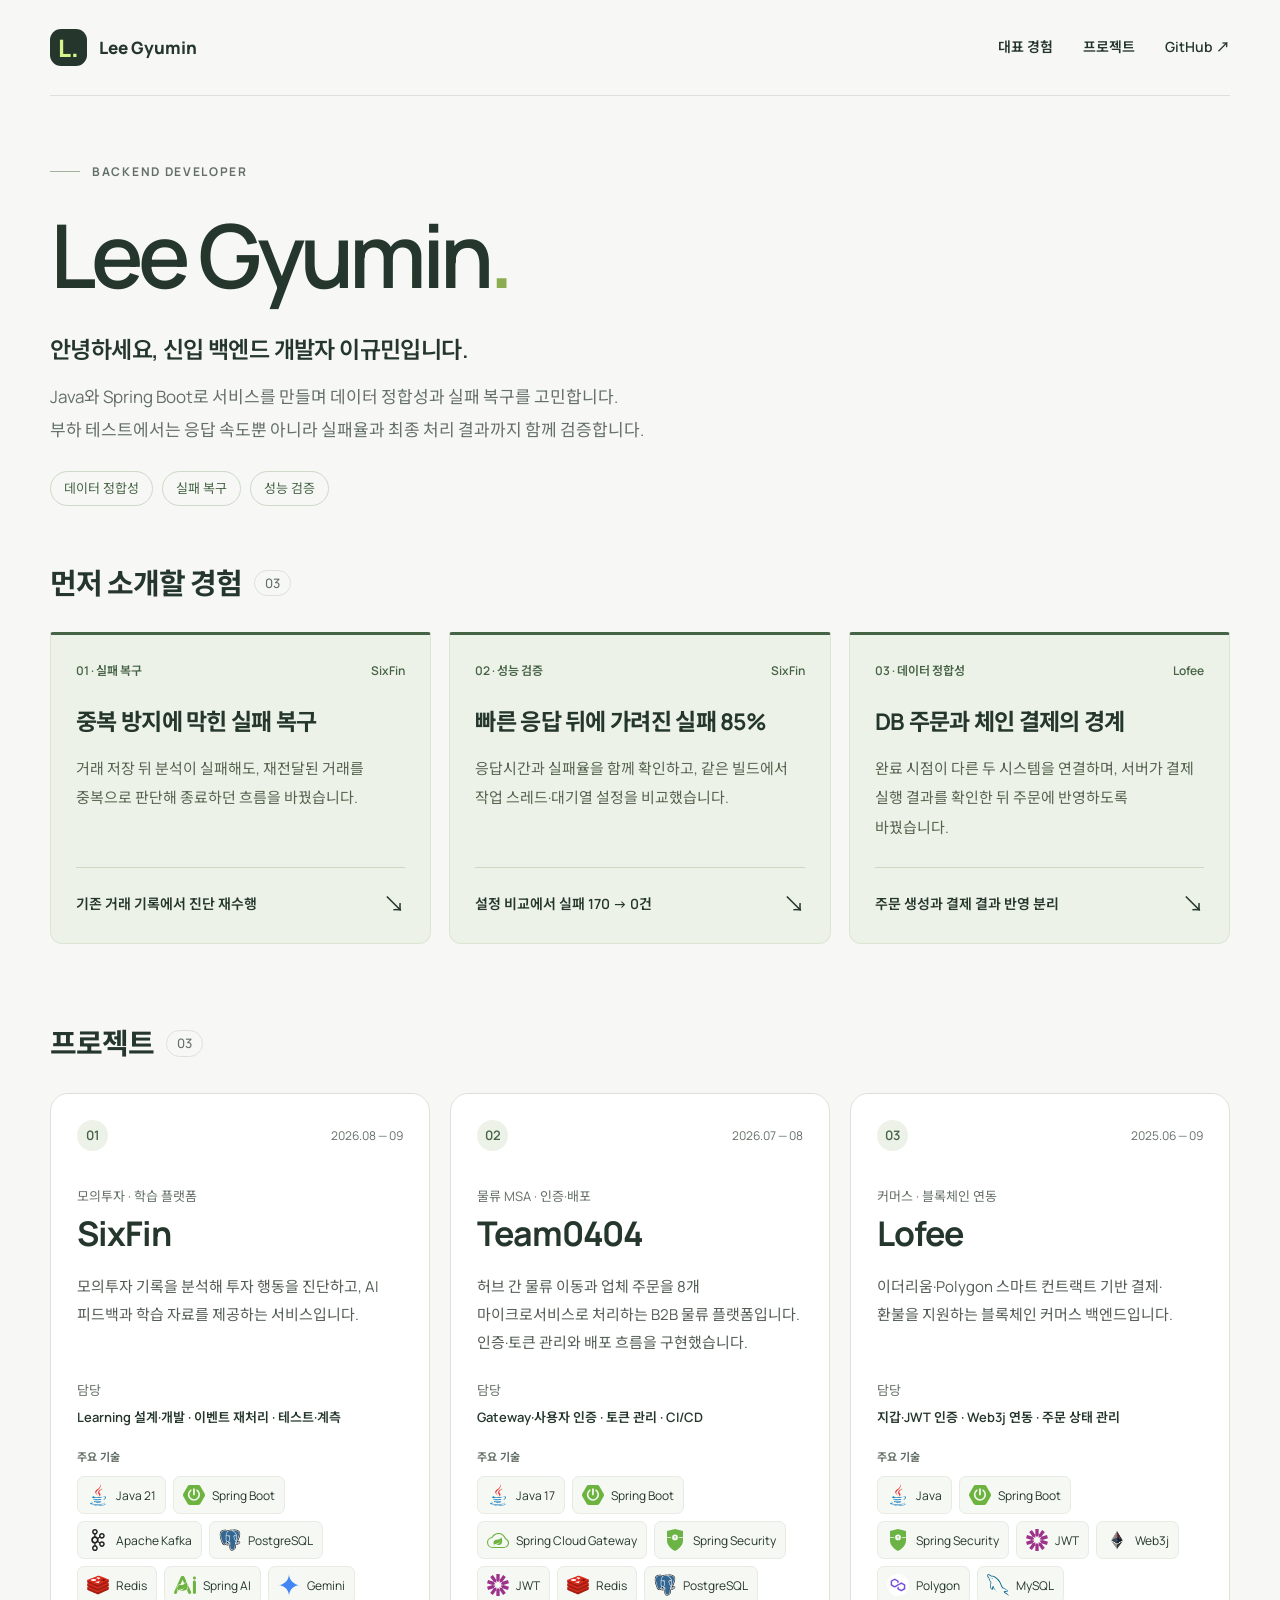
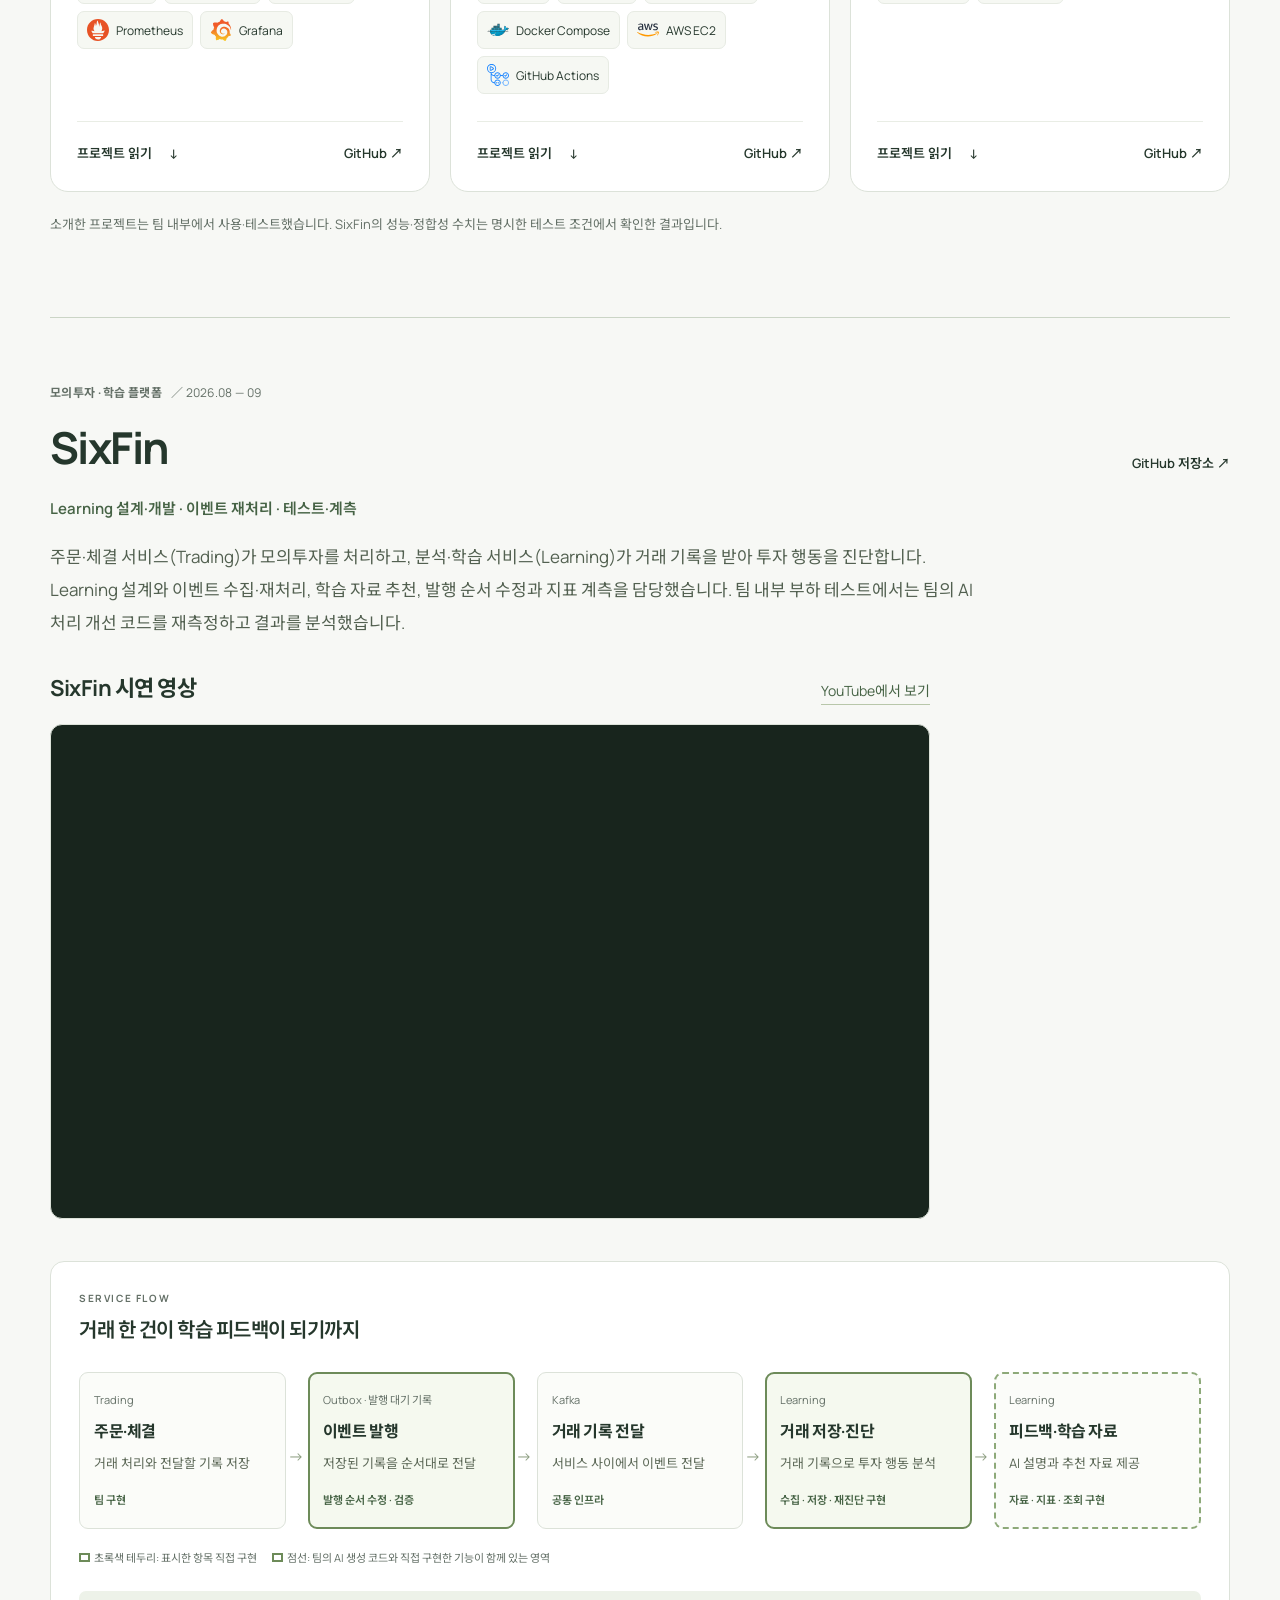
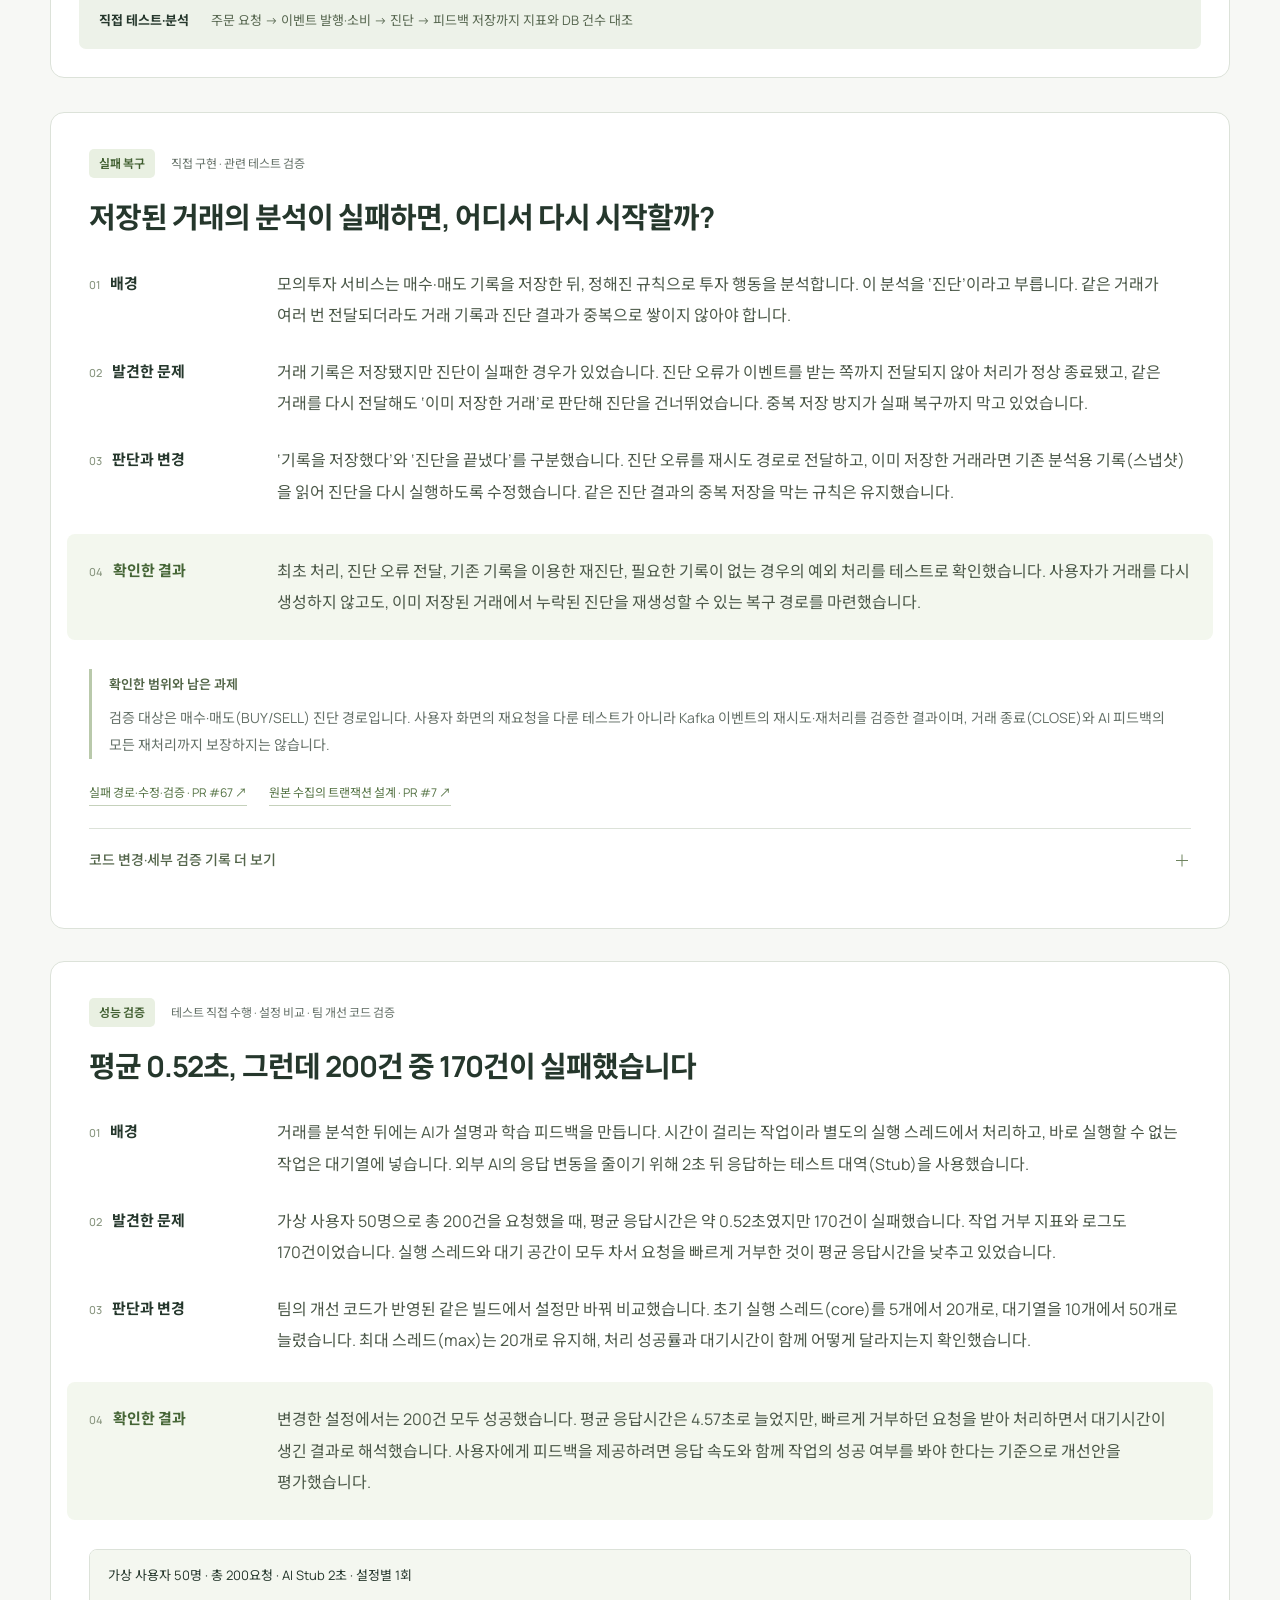
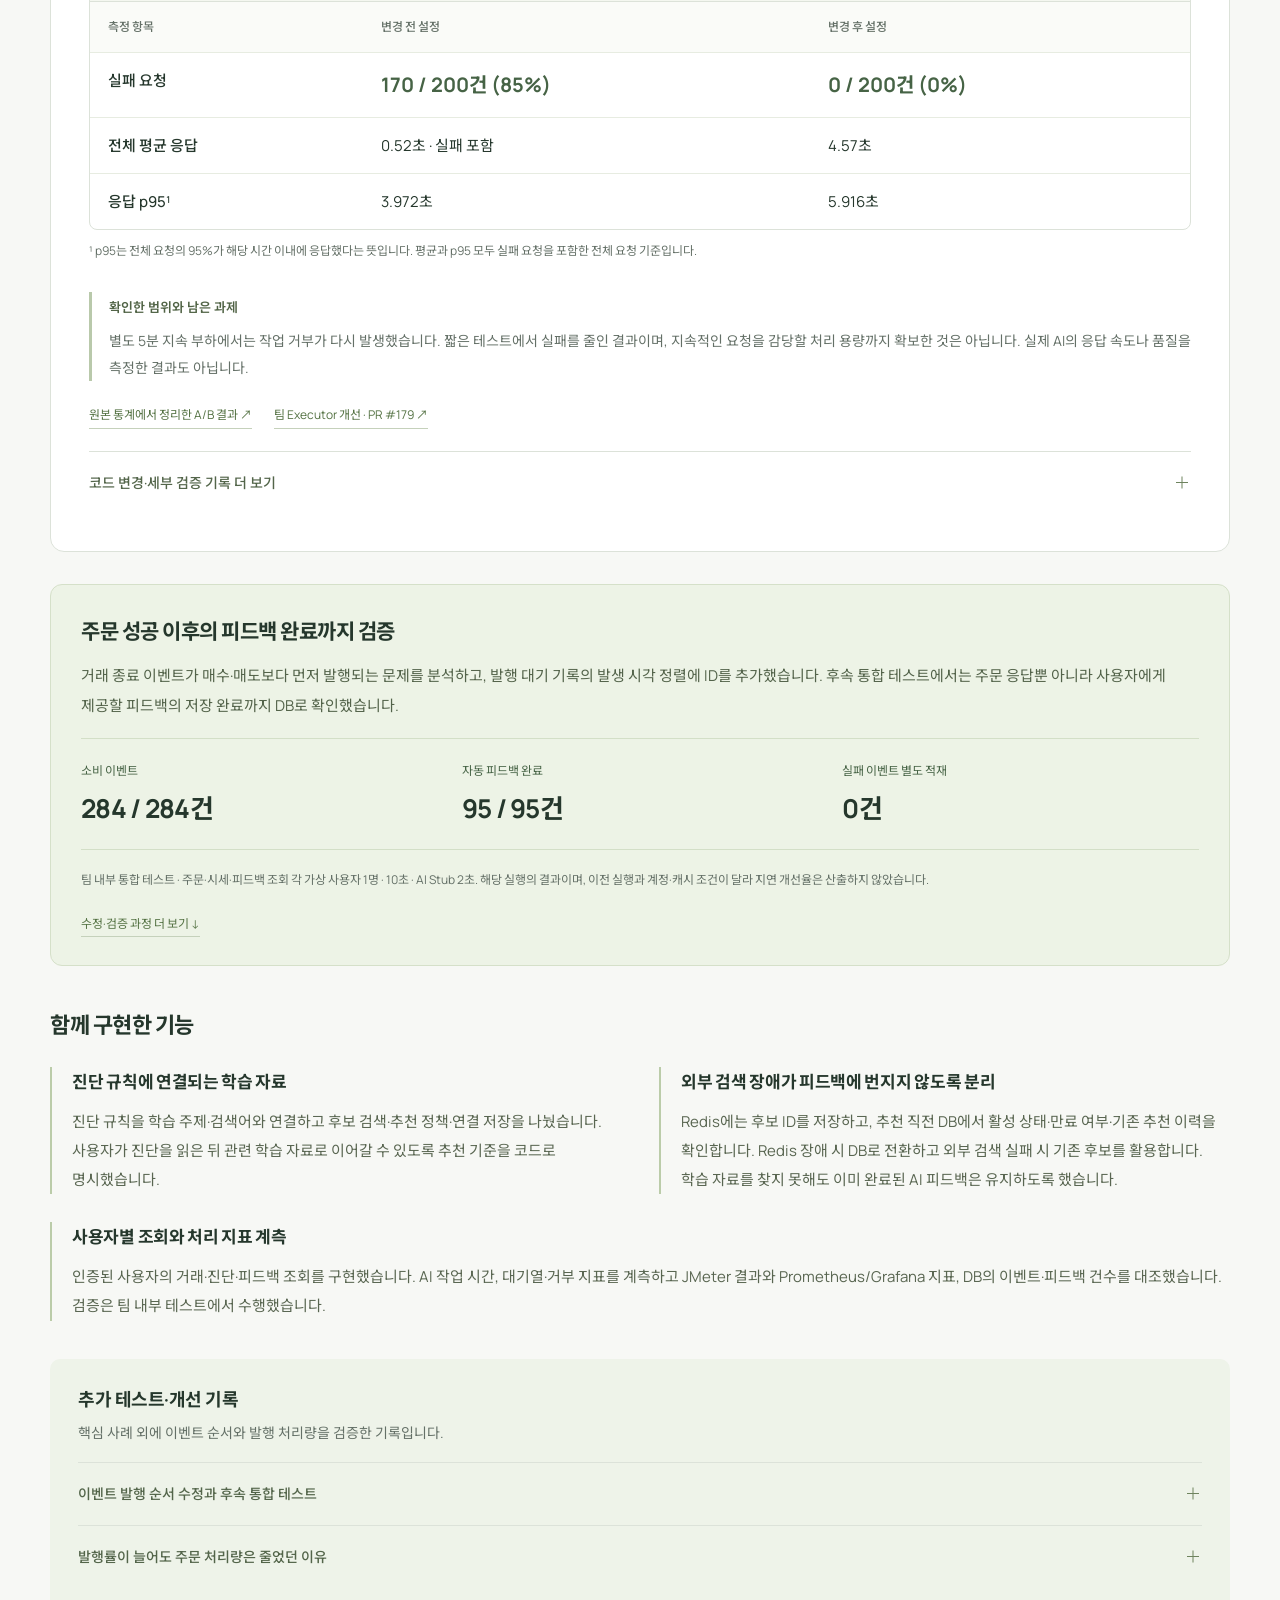
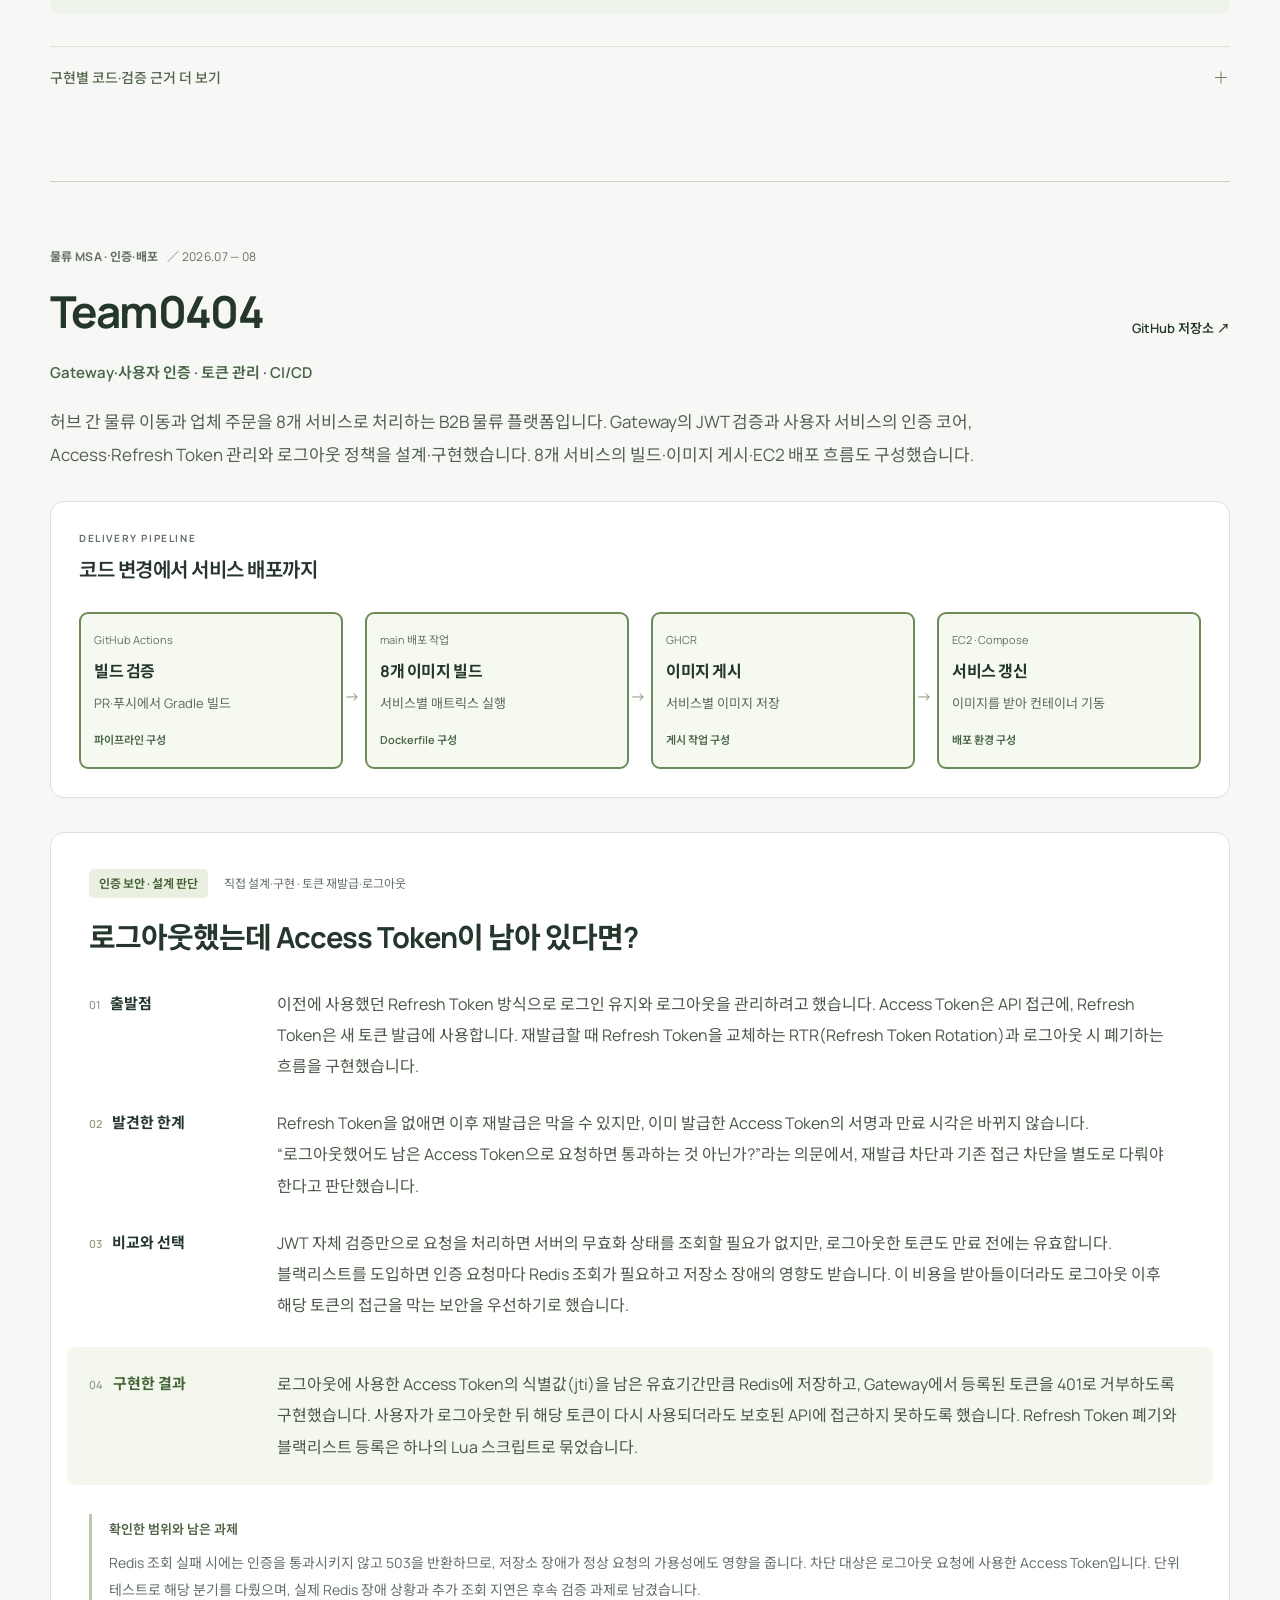
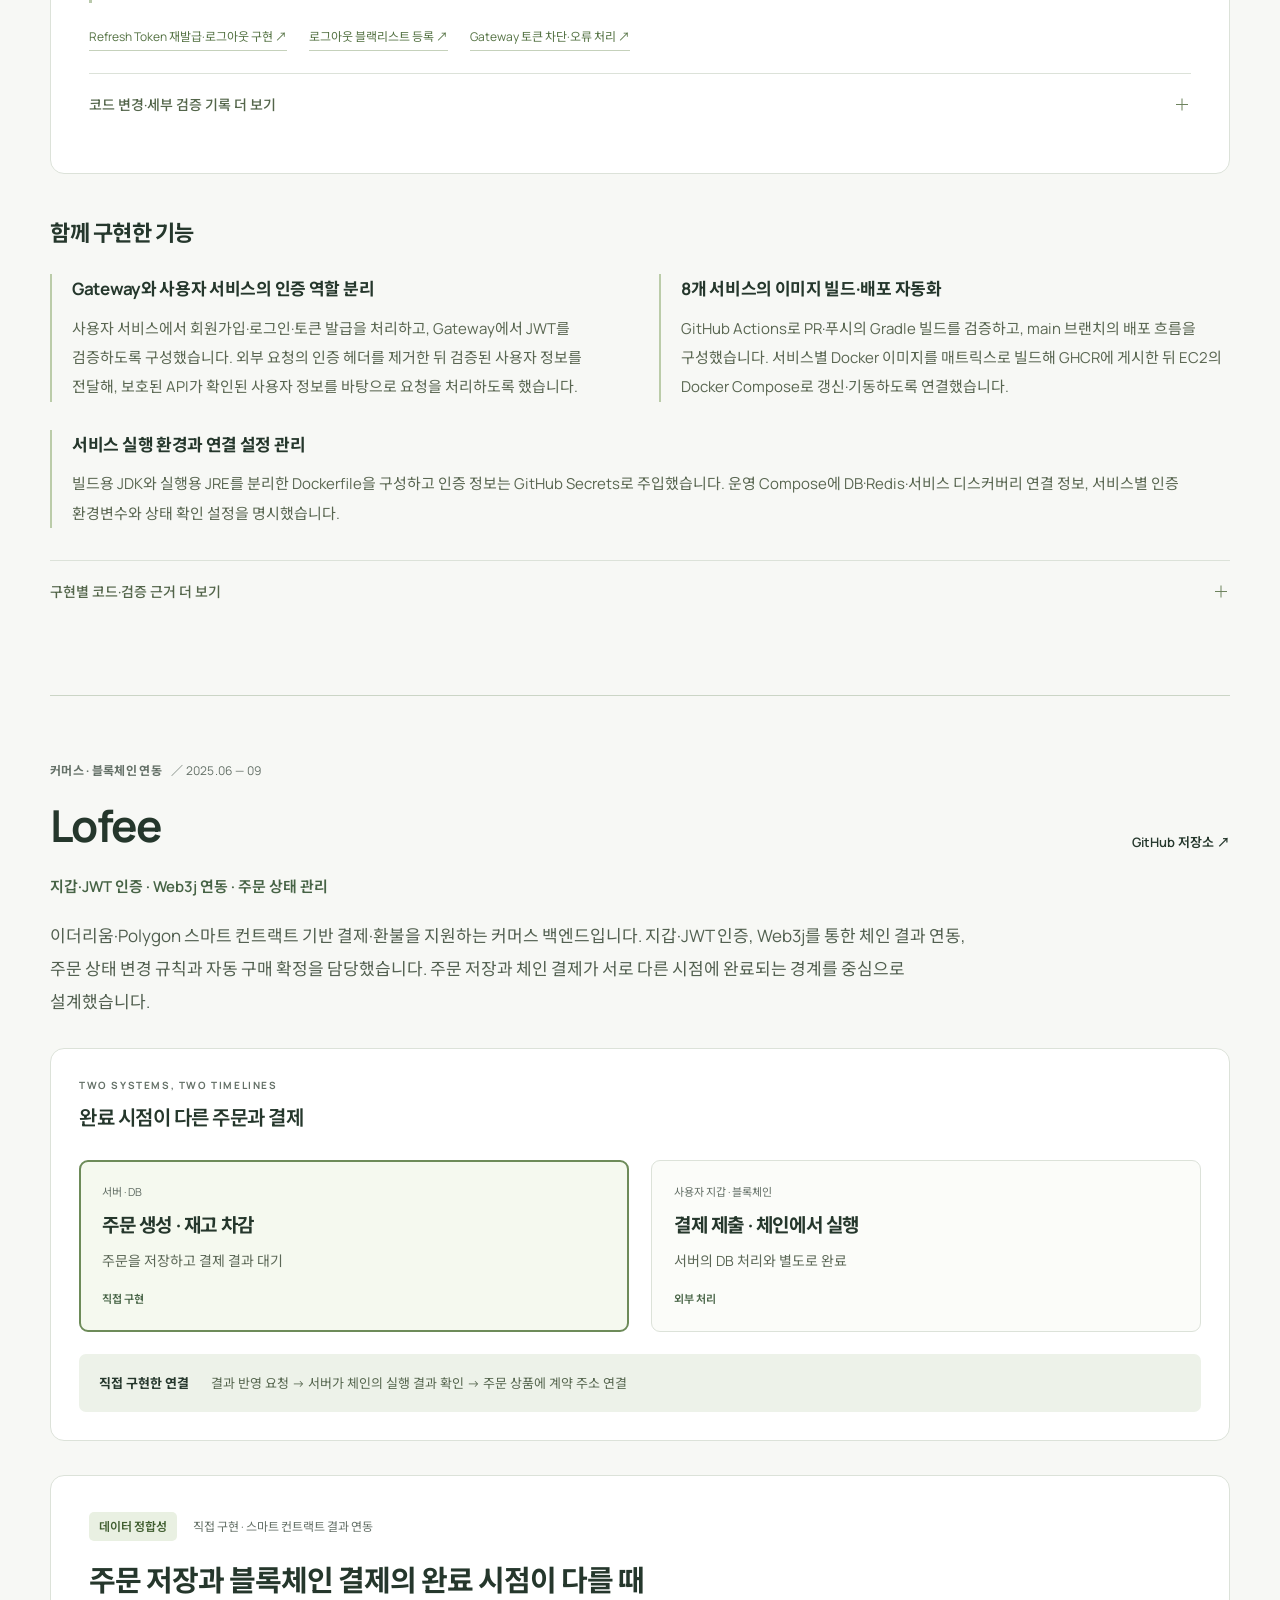
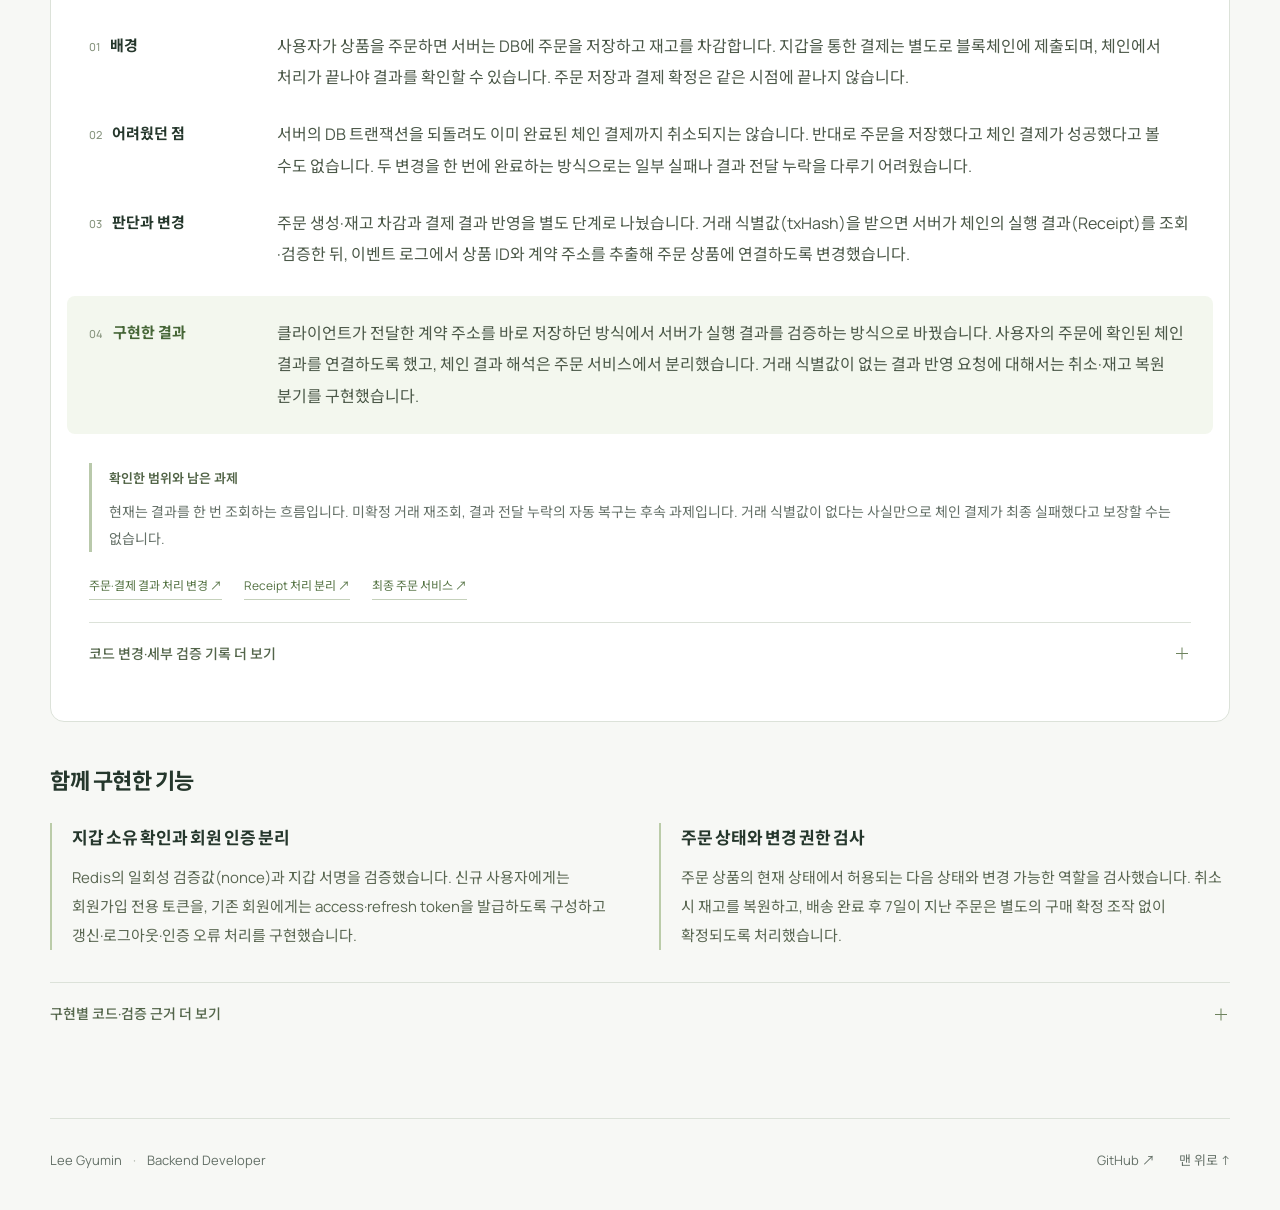
==== commit 70716e5a: "Add files via upload sixfin 시연영상 추가" ====
--- a/index.html
+++ b/index.html
@@ -1,2 +1,2 @@
 <!doctype html>
-<html lang="ko"><head><meta charset="UTF-8"><meta name="viewport" content="width=device-width, initial-scale=1"><meta name="description" content="백엔드 개발자 이규민의 포트폴리오. 거래 정합성, 실패 복구, 성능 검증 경험과 프로젝트별 구현 과정을 소개합니다."><title>이규민 | Backend Developer</title><link rel="stylesheet" href="portfolio.css"><link rel="stylesheet" href="narrative.css"><script src="narrative.js" defer></script></head><body><a class="skip" href="#main">본문으로 이동</a><div class="wrap"><header class="header"><a class="wordmark" href="#main" aria-label="이규민 소개"><span class="logo" aria-hidden="true">L.</span>Lee Gyumin</a><nav aria-label="주 메뉴"><a href="#highlights">대표 경험</a><a href="#work">프로젝트</a><a href="https://github.com/aa04260" target="_blank" rel="noopener noreferrer">GitHub ↗</a></nav></header><main id="main"><section class="hero" aria-labelledby="intro-title"><p class="eyebrow"><span class="small-line" aria-hidden="true"></span>BACKEND DEVELOPER</p><h1 id="intro-title">Lee Gyumin<span class="name-dot">.</span></h1><p class="hello">안녕하세요, 신입 백엔드 개발자 이규민입니다.</p><p class="intro">Java와 Spring Boot로 서비스를 만들며 데이터 정합성과 실패 복구를 고민합니다.<br class="desktop-break"> 부하 테스트에서는 응답 속도뿐 아니라 실패율과 최종 처리 결과까지 함께 검증합니다.</p><ul class="strengths" aria-label="주요 관심 역량"><li>데이터 정합성</li><li>실패 복구</li><li>성능 검증</li></ul></section><section id="highlights" class="highlights" aria-labelledby="highlights-title"><span id="troubleshooting" class="anchor-alias"></span><div class="section-heading"><h2 id="highlights-title">먼저 소개할 경험 <span class="count">03</span></h2></div><div class="highlight-grid"><a class="highlight-card" href="#event-recovery"><div class="highlight-meta"><span>01 · 실패 복구</span><span>SixFin</span></div><h3>중복 방지에 막힌 실패 복구</h3><p>거래 저장 뒤 분석이 실패해도, 재전달된 거래를 중복으로 판단해 종료하던 흐름을 바꿨습니다.</p><div class="highlight-outcome"><strong>기존 거래 기록에서 진단 재수행</strong><span aria-hidden="true">↘</span></div></a><a class="highlight-card" href="#executor-ab"><div class="highlight-meta"><span>02 · 성능 검증</span><span>SixFin</span></div><h3>빠른 응답 뒤에 가려진 실패 85%</h3><p>응답시간과 실패율을 함께 확인하고, 같은 빌드에서 작업 스레드·대기열 설정을 비교했습니다.</p><div class="highlight-outcome"><strong>설정 비교에서 실패 170 → 0건</strong><span aria-hidden="true">↘</span></div></a><a class="highlight-card" href="#chain-consistency"><div class="highlight-meta"><span>03 · 데이터 정합성</span><span>Lofee</span></div><h3>DB 주문과 체인 결제의 경계</h3><p>완료 시점이 다른 두 시스템을 연결하며, 서버가 결제 실행 결과를 확인한 뒤 주문에 반영하도록 바꿨습니다.</p><div class="highlight-outcome"><strong>주문 생성과 결제 결과 반영 분리</strong><span aria-hidden="true">↘</span></div></a></div></section><section id="work" class="work" aria-labelledby="work-title"><div class="section-heading"><h2 id="work-title">프로젝트 <span class="count">03</span></h2></div><div class="project-grid"><article class="project-card"><div class="card-top"><span class="project-number">01</span><p class="period">2026.08 — 09</p></div><p class="category">모의투자 · 학습 플랫폼</p><h3>SixFin</h3><p class="description">모의투자 기록을 분석해 투자 행동을 진단하고, AI 피드백과 학습 자료를 제공하는 서비스입니다.</p><p class="role"><span>담당</span><strong>Learning 설계·개발 · 이벤트 재처리 · 테스트·계측</strong></p><p class="stack-label">주요 기술</p><ul class="stack" aria-label="SixFin 주요 기술"><li><img src="assets/icons/java.svg" width="22" height="22" alt="">Java 21</li><li><img src="assets/icons/springboot.svg" width="22" height="22" alt="">Spring Boot</li><li><img src="assets/icons/apachekafka.svg" width="22" height="22" alt="">Apache Kafka</li><li><img src="assets/icons/postgresql.svg" width="22" height="22" alt="">PostgreSQL</li><li><img src="assets/icons/redis.svg" width="22" height="22" alt="">Redis</li><li><img src="assets/icons/springai.svg" width="22" height="22" alt="">Spring AI</li><li><img src="assets/icons/gemini.svg" width="22" height="22" alt="">Gemini</li><li><img src="assets/icons/prometheus.svg" width="22" height="22" alt="">Prometheus</li><li><img src="assets/icons/grafana.svg" width="22" height="22" alt="">Grafana</li></ul><div class="card-bottom"><a href="#sixfin">프로젝트 읽기 <span aria-hidden="true">↓</span></a><a href="https://github.com/Team6-SixFin/sixfin" target="_blank" rel="noopener noreferrer">GitHub <span aria-hidden="true">↗</span></a></div></article><article class="project-card"><div class="card-top"><span class="project-number">02</span><p class="period">2026.07 — 08</p></div><p class="category">물류 MSA · 인증·배포</p><h3>Team0404</h3><p class="description">허브 간 물류 이동과 업체 주문을 8개 마이크로서비스로 처리하는 B2B 물류 플랫폼입니다. 인증·토큰 관리와 배포 흐름을 구현했습니다.</p><p class="role"><span>담당</span><strong>Gateway·사용자 인증 · 토큰 관리 · CI/CD</strong></p><p class="stack-label">주요 기술</p><ul class="stack" aria-label="Team0404 주요 기술"><li><img src="assets/icons/java.svg" width="22" height="22" alt="">Java 17</li><li><img src="assets/icons/springboot.svg" width="22" height="22" alt="">Spring Boot</li><li><img src="assets/icons/springcloud.svg" width="22" height="22" alt="">Spring Cloud Gateway</li><li><img src="assets/icons/springsecurity.svg" width="22" height="22" alt="">Spring Security</li><li><img src="assets/icons/jwt.svg" width="22" height="22" alt="">JWT</li><li><img src="assets/icons/redis.svg" width="22" height="22" alt="">Redis</li><li><img src="assets/icons/postgresql.svg" width="22" height="22" alt="">PostgreSQL</li><li><img src="assets/icons/docker.svg" width="22" height="22" alt="">Docker Compose</li><li><img src="assets/icons/amazonwebservices.svg" width="22" height="22" alt="">AWS EC2</li><li><img src="assets/icons/githubactions.svg" width="22" height="22" alt="">GitHub Actions</li></ul><div class="card-bottom"><a href="#team0404">프로젝트 읽기 <span aria-hidden="true">↓</span></a><a href="https://github.com/Team0404/backend" target="_blank" rel="noopener noreferrer">GitHub <span aria-hidden="true">↗</span></a></div></article><article class="project-card"><div class="card-top"><span class="project-number">03</span><p class="period">2025.06 — 09</p></div><p class="category">커머스 · 블록체인 연동</p><h3>Lofee</h3><p class="description">이더리움·Polygon 스마트 컨트랙트 기반 결제·환불을 지원하는 블록체인 커머스 백엔드입니다.</p><p class="role"><span>담당</span><strong>지갑·JWT 인증 · Web3j 연동 · 주문 상태 관리</strong></p><p class="stack-label">주요 기술</p><ul class="stack" aria-label="Lofee 주요 기술"><li><img src="assets/icons/java.svg" width="22" height="22" alt="">Java</li><li><img src="assets/icons/springboot.svg" width="22" height="22" alt="">Spring Boot</li><li><img src="assets/icons/springsecurity.svg" width="22" height="22" alt="">Spring Security</li><li><img src="assets/icons/jwt.svg" width="22" height="22" alt="">JWT</li><li><img src="assets/icons/web3j.png" width="22" height="22" alt="">Web3j</li><li><img src="assets/icons/polygon.svg" width="22" height="22" alt="">Polygon</li><li><img src="assets/icons/mysql.svg" width="22" height="22" alt="">MySQL</li></ul><div class="card-bottom"><a href="#lofee">프로젝트 읽기 <span aria-hidden="true">↓</span></a><a href="https://github.com/yu-lofee-shop/server/tree/develop" target="_blank" rel="noopener noreferrer">GitHub <span aria-hidden="true">↗</span></a></div></article></div><p class="test-scope">소개한 프로젝트는 팀 내부에서 사용·테스트했습니다. SixFin의 성능·정합성 수치는 명시한 테스트 조건에서 확인한 결과입니다.</p></section><div id="implementation"><section class="project-section" id="sixfin" aria-labelledby="sixfin-title"><header class="project-heading"><div><p class="eyebrow">모의투자 · 학습 플랫폼 <span>／ 2026.08 — 09</span></p><h2 id="sixfin-title">SixFin</h2></div><a href="https://github.com/Team6-SixFin/sixfin" target="_blank" rel="noopener noreferrer">GitHub 저장소 <span aria-hidden="true">↗</span></a></header><p class="project-role">Learning 설계·개발 · 이벤트 재처리 · 테스트·계측</p><p class="project-context">주문·체결 서비스(Trading)가 모의투자를 처리하고, 분석·학습 서비스(Learning)가 거래 기록을 받아 투자 행동을 진단합니다. Learning 설계와 이벤트 수집·재처리, 학습 자료 추천, 발행 순서 수정과 지표 계측을 담당했습니다. 팀 내부 부하 테스트에서는 팀의 AI 처리 개선 코드를 재측정하고 결과를 분석했습니다.</p><figure class="architecture"><figcaption><span class="eyebrow">SERVICE FLOW</span><strong>거래 한 건이 학습 피드백이 되기까지</strong></figcaption><ol class="architecture-flow"><li class="flow-node "><span class="node-label">Trading</span><strong>주문·체결</strong><p>거래 처리와 전달할 기록 저장</p><span class="node-scope">팀 구현</span></li><li class="flow-node mine"><span class="node-label">Outbox · 발행 대기 기록</span><strong>이벤트 발행</strong><p>저장된 기록을 순서대로 전달</p><span class="node-scope">발행 순서 수정 · 검증</span></li><li class="flow-node "><span class="node-label">Kafka</span><strong>거래 기록 전달</strong><p>서비스 사이에서 이벤트 전달</p><span class="node-scope">공통 인프라</span></li><li class="flow-node mine"><span class="node-label">Learning</span><strong>거래 저장·진단</strong><p>거래 기록으로 투자 행동 분석</p><span class="node-scope">수집 · 저장 · 재진단 구현</span></li><li class="flow-node mixed"><span class="node-label">Learning</span><strong>피드백·학습 자료</strong><p>AI 설명과 추천 자료 제공</p><span class="node-scope">자료 · 지표 · 조회 구현</span></li></ol><p class="diagram-legend"><span class="legend-swatch"></span>초록색 테두리: 표시한 항목 직접 구현 <span class="legend-swatch mixed"></span>점선: 팀의 AI 생성 코드와 직접 구현한 기능이 함께 있는 영역</p><div class="validation-band"><strong>직접 테스트·분석</strong><p>주문 요청 → 이벤트 발행·소비 → 진단 → 피드백 저장까지 지표와 DB 건수 대조</p></div></figure><article class="story" id="event-recovery" aria-labelledby="event-recovery-title"><div class="story-kicker"><span>실패 복구</span><p>직접 구현 · 관련 테스트 검증</p></div><h3 id="event-recovery-title">저장된 거래의 분석이 실패하면, 어디서 다시 시작할까?</h3><div class="story-steps"><section class="story-step"><h4><span aria-hidden="true">01</span>배경</h4><p>모의투자 서비스는 매수·매도 기록을 저장한 뒤, 정해진 규칙으로 투자 행동을 분석합니다. 이 분석을 ‘진단’이라고 부릅니다. 같은 거래가 여러 번 전달되더라도 거래 기록과 진단 결과가 중복으로 쌓이지 않아야 합니다.</p></section><section class="story-step"><h4><span aria-hidden="true">02</span>발견한 문제</h4><p>거래 기록은 저장됐지만 진단이 실패한 경우가 있었습니다. 진단 오류가 이벤트를 받는 쪽까지 전달되지 않아 처리가 정상 종료됐고, 같은 거래를 다시 전달해도 ‘이미 저장한 거래’로 판단해 진단을 건너뛰었습니다. 중복 저장 방지가 실패 복구까지 막고 있었습니다.</p></section><section class="story-step"><h4><span aria-hidden="true">03</span>판단과 변경</h4><p>‘기록을 저장했다’와 ‘진단을 끝냈다’를 구분했습니다. 진단 오류를 재시도 경로로 전달하고, 이미 저장한 거래라면 기존 분석용 기록(스냅샷)을 읽어 진단을 다시 실행하도록 수정했습니다. 같은 진단 결과의 중복 저장을 막는 규칙은 유지했습니다.</p></section><section class="story-step result-step"><h4><span aria-hidden="true">04</span>확인한 결과</h4><p>최초 처리, 진단 오류 전달, 기존 기록을 이용한 재진단, 필요한 기록이 없는 경우의 예외 처리를 테스트로 확인했습니다. 사용자가 거래를 다시 생성하지 않고도, 이미 저장된 거래에서 누락된 진단을 재생성할 수 있는 복구 경로를 마련했습니다.</p></section></div><aside class="scope-note"><strong>확인한 범위와 남은 과제</strong><p>검증 대상은 매수·매도(BUY/SELL) 진단 경로입니다. 사용자 화면의 재요청을 다룬 테스트가 아니라 Kafka 이벤트의 재시도·재처리를 검증한 결과이며, 거래 종료(CLOSE)와 AI 피드백의 모든 재처리까지 보장하지는 않습니다.</p></aside><div class="proof-links" aria-label="관련 근거"><a href="https://github.com/Team6-SixFin/sixfin/pull/67" target="_blank" rel="noopener noreferrer">실패 경로·수정·검증 · PR #67 <span aria-hidden="true">↗</span></a><a href="https://github.com/Team6-SixFin/sixfin/pull/7" target="_blank" rel="noopener noreferrer">원본 수집의 트랜잭션 설계 · PR #7 <span aria-hidden="true">↗</span></a></div><details class="technical"><summary>코드 변경·세부 검증 기록 더 보기<span class="disclosure-mark" aria-hidden="true"></span></summary><div class="technical-body"><div class="record-part"><h4>발생 상황</h4><p>이벤트와 스냅샷은 DB에 저장됐지만 진단 단계에서 실패하면 복구되지 않았습니다. Facade가 진단 예외를 처리해 Consumer는 정상 종료했고 Kafka의 재시도 경로가 실행되지 않았습니다. 같은 이벤트를 수동으로 다시 발행해도 eventId 중복 검사에서 처리가 끝났습니다.</p></div><div class="record-part"><h4>원인 분석</h4><p>첫 번째 문제는 실패 신호가 Consumer까지 도달하지 않은 것이고, 두 번째는 ‘수집 완료’를 ‘전체 처리 완료’로 간주한 것입니다. 예외만 전파해도 중복 분기에서 진단을 건너뛰므로 두 경로를 함께 바꿔야 했습니다.</p></div><div class="record-part"><h4>설계 판단과 변경</h4><p>원본 이벤트와 스냅샷을 함께 저장하는 트랜잭션은 유지하고 진단을 분리했습니다. 진단 오류 때문에 이미 확보한 원본까지 롤백하지 않고, 저장된 스냅샷에서 다시 계산하도록 한 구조입니다. 중복 결과인 IngestionResult에도 기존 스냅샷을 담아 최초·재수신 경로가 같은 진단 진입점을 사용하게 했습니다.</p></div><div class="record-part"><h4>재처리의 정합성</h4><p>소비 이력은 있는데 스냅샷이 없으면 정상 중복으로 종료하지 않고 예외를 발생시킵니다. 진단은 기존 diagnosisKey 기반 멱등 처리를 활용해 이미 저장된 결과를 제외합니다. 원본 이벤트의 저장 중복 방지와 진단 결과의 중복 방지를 서로 다른 단계에서 수행합니다.</p></div><div class="record-part"><h4>검증과 남은 경계</h4><p>PR #67에는 최초 처리, 예외 전파, 기존 스냅샷 재진단, 스냅샷 누락 검증과 관련 테스트 통과가 기록되어 있습니다. 당시 수정 대상은 BUY·SELL 이벤트이며 CLOSE 진단, DLT, AI 피드백 재처리는 별도 범위였습니다. 시스템 전체의 exactly-once 보장을 구현한 것으로 확장해 해석하지 않습니다.</p></div><div class="proof-links" aria-label="관련 근거"><a href="https://github.com/Team6-SixFin/sixfin/pull/67" target="_blank" rel="noopener noreferrer">실패 경로·수정·검증 · PR #67 <span aria-hidden="true">↗</span></a><a href="https://github.com/Team6-SixFin/sixfin/pull/7" target="_blank" rel="noopener noreferrer">원본 수집의 트랜잭션 설계 · PR #7 <span aria-hidden="true">↗</span></a></div></div></details></article><article class="story" id="executor-ab" aria-labelledby="executor-ab-title"><div class="story-kicker"><span>성능 검증</span><p>테스트 직접 수행 · 설정 비교 · 팀 개선 코드 검증</p></div><h3 id="executor-ab-title">평균 0.52초, 그런데 200건 중 170건이 실패했습니다</h3><div class="story-steps"><section class="story-step"><h4><span aria-hidden="true">01</span>배경</h4><p>거래를 분석한 뒤에는 AI가 설명과 학습 피드백을 만듭니다. 시간이 걸리는 작업이라 별도의 실행 스레드에서 처리하고, 바로 실행할 수 없는 작업은 대기열에 넣습니다. 외부 AI의 응답 변동을 줄이기 위해 2초 뒤 응답하는 테스트 대역(Stub)을 사용했습니다.</p></section><section class="story-step"><h4><span aria-hidden="true">02</span>발견한 문제</h4><p>가상 사용자 50명으로 총 200건을 요청했을 때, 평균 응답시간은 약 0.52초였지만 170건이 실패했습니다. 작업 거부 지표와 로그도 170건이었습니다. 실행 스레드와 대기 공간이 모두 차서 요청을 빠르게 거부한 것이 평균 응답시간을 낮추고 있었습니다.</p></section><section class="story-step"><h4><span aria-hidden="true">03</span>판단과 변경</h4><p>팀의 개선 코드가 반영된 같은 빌드에서 설정만 바꿔 비교했습니다. 초기 실행 스레드(core)를 5개에서 20개로, 대기열을 10개에서 50개로 늘렸습니다. 최대 스레드(max)는 20개로 유지해, 처리 성공률과 대기시간이 함께 어떻게 달라지는지 확인했습니다.</p></section><section class="story-step result-step"><h4><span aria-hidden="true">04</span>확인한 결과</h4><p>변경한 설정에서는 200건 모두 성공했습니다. 평균 응답시간은 4.57초로 늘었지만, 빠르게 거부하던 요청을 받아 처리하면서 대기시간이 생긴 결과로 해석했습니다. 사용자에게 피드백을 제공하려면 응답 속도와 함께 작업의 성공 여부를 봐야 한다는 기준으로 개선안을 평가했습니다.</p></section></div><div class="comparison-wrap"><table class="comparison"><caption>가상 사용자 50명 · 총 200요청 · AI Stub 2초 · 설정별 1회</caption><thead><tr><th scope="col">측정 항목</th><th scope="col">변경 전 설정</th><th scope="col">변경 후 설정</th></tr></thead><tbody><tr><th scope="row">실패 요청</th><td>170 / 200건 (85%)</td><td>0 / 200건 (0%)</td></tr><tr><th scope="row">전체 평균 응답</th><td>0.52초 · 실패 포함</td><td>4.57초</td></tr><tr><th scope="row">응답 p95¹</th><td>3.972초</td><td>5.916초</td></tr></tbody></table></div><p class="table-note">¹ p95는 전체 요청의 95%가 해당 시간 이내에 응답했다는 뜻입니다. 평균과 p95 모두 실패 요청을 포함한 전체 요청 기준입니다.</p><aside class="scope-note"><strong>확인한 범위와 남은 과제</strong><p>별도 5분 지속 부하에서는 작업 거부가 다시 발생했습니다. 짧은 테스트에서 실패를 줄인 결과이며, 지속적인 요청을 감당할 처리 용량까지 확보한 것은 아닙니다. 실제 AI의 응답 속도나 품질을 측정한 결과도 아닙니다.</p></aside><div class="proof-links" aria-label="관련 근거"><a href="evidence/sixfin-tests.html#executor">원본 통계에서 정리한 A/B 결과 <span aria-hidden="true">↗</span></a><a href="https://github.com/Team6-SixFin/sixfin/pull/179" target="_blank" rel="noopener noreferrer">팀 Executor 개선 · PR #179 <span aria-hidden="true">↗</span></a></div><details class="technical"><summary>코드 변경·세부 검증 기록 더 보기<span class="disclosure-mark" aria-hidden="true"></span></summary><div class="technical-body"><div class="record-part"><h4>실험 설계</h4><p>팀의 Executor 개선 코드가 반영된 동일 빌드에서 환경변수만 바꾸고 Learning을 재시작했습니다. AI는 지연 2초의 Stub, YouTube와 재시도 스케줄러는 비활성화해 간섭을 줄였습니다. 1·5·10·20·50 VU로 부하를 올렸고, 핵심 비교인 50 VU에서는 설정별 200건을 요청했습니다.</p></div><div class="record-part"><h4>평균 응답시간의 함정</h4><p>A 설정의 평균은 522.755ms였지만 200건 중 170건이 HTTP 503으로 실패했습니다. Executor 거부 카운터와 관련 로그도 각각 170건으로 일치했습니다. 전체 평균에는 빨리 거부된 요청이 포함되므로, 이 수치를 정상 피드백 생성 속도로 해석하면 정반대의 결론에 도달합니다.</p></div><div class="record-part"><h4>대기열 정책을 함께 본 이유</h4><p>Executor는 core 스레드가 찬 뒤 작업을 큐에 넣고, 큐도 가득 차야 max까지 스레드를 늘립니다. core만 작고 큐가 크면 max가 높아도 충분히 활용하지 못할 수 있습니다. A의 최대 수용량은 실행 20개와 대기 10개입니다. B는 core를 20으로 맞춰 초기에 실행할 작업을 늘리고 큐 50개로 순간 부하를 수용했습니다.</p></div><div class="record-part"><h4>A/B 결과와 판단</h4><p>B의 200건은 실패 0건, 평균 4,568.37ms, p95 5,916ms였습니다. A보다 전체 평균은 길지만 요청이 완료된 결과입니다. 이번 50 VU 시나리오에서는 빠른 거부보다 성공 완료를 확보하는 방향의 설정이 유효했습니다. 큐를 늘리는 것은 대기시간과 메모리 사용을 늘릴 수 있어, p95와 거부율을 함께 보고 판단했습니다.</p></div><div class="record-part"><h4>지속 부하에서 드러난 한계</h4><p>이어 진행한 300초 통합 부하에서는 AI 성공 3,466건과 거부 3,223건이 함께 기록됐습니다. 종료 시점 발행 20,473건 중 소비 완료는 15,731건이었습니다. 짧은 A/B 테스트의 실패 0건을 지속 부하 안정성으로 확대하지 않았습니다. 유입량 제어, 재시도 처리량, 적체 해소 시간이 다음 개선 기준으로 남았습니다.</p></div><div class="proof-links" aria-label="관련 근거"><a href="evidence/sixfin-tests.html#executor">원본 통계에서 정리한 A/B 결과 <span aria-hidden="true">↗</span></a><a href="https://github.com/Team6-SixFin/sixfin/pull/179" target="_blank" rel="noopener noreferrer">팀 Executor 개선 · PR #179 <span aria-hidden="true">↗</span></a></div></div></details></article><section class="validation-summary" aria-label="후속 처리 검증 결과"><h3>주문 성공 이후의 피드백 완료까지 검증</h3><p>거래 종료 이벤트가 매수·매도보다 먼저 발행되는 문제를 분석하고, 발행 대기 기록의 발생 시각 정렬에 ID를 추가했습니다. 후속 통합 테스트에서는 주문 응답뿐 아니라 사용자에게 제공할 피드백의 저장 완료까지 DB로 확인했습니다.</p><dl><div><dt>소비 이벤트</dt><dd>284 / 284건</dd></div><div><dt>자동 피드백 완료</dt><dd>95 / 95건</dd></div><div><dt>실패 이벤트 별도 적재</dt><dd>0건</dd></div></dl><p class="validation-scope">팀 내부 통합 테스트 · 주문·시세·피드백 조회 각 가상 사용자 1명 · 10초 · AI Stub 2초. 해당 실행의 결과이며, 이전 실행과 계정·캐시 조건이 달라 지연 개선율은 산출하지 않았습니다.</p><div class="proof-links"><a href="#outbox-order">수정·검증 과정 더 보기 <span aria-hidden="true">↓</span></a></div></section><section class="features" aria-labelledby="sixfin-features"><h3 id="sixfin-features">함께 구현한 기능</h3><div class="feature-grid"><article><h4>진단 규칙에 연결되는 학습 자료</h4><p>진단 규칙을 학습 주제·검색어와 연결하고 후보 검색·추천 정책·연결 저장을 나눴습니다. 사용자가 진단을 읽은 뒤 관련 학습 자료로 이어갈 수 있도록 추천 기준을 코드로 명시했습니다.</p></article><article><h4>외부 검색 장애가 피드백에 번지지 않도록 분리</h4><p>Redis에는 후보 ID를 저장하고, 추천 직전 DB에서 활성 상태·만료 여부·기존 추천 이력을 확인합니다. Redis 장애 시 DB로 전환하고 외부 검색 실패 시 기존 후보를 활용합니다. 학습 자료를 찾지 못해도 이미 완료된 AI 피드백은 유지하도록 했습니다.</p></article><article><h4>사용자별 조회와 처리 지표 계측</h4><p>인증된 사용자의 거래·진단·피드백 조회를 구현했습니다. AI 작업 시간, 대기열·거부 지표를 계측하고 JMeter 결과와 Prometheus/Grafana 지표, DB의 이벤트·피드백 건수를 대조했습니다. 검증은 팀 내부 테스트에서 수행했습니다.</p></article></div></section><section class="additional-records"><h3>추가 테스트·개선 기록</h3><p>핵심 사례 외에 이벤트 순서와 발행 처리량을 검증한 기록입니다.</p><details class="technical" id="outbox-order"><summary>이벤트 발행 순서 수정과 후속 통합 테스트<span class="disclosure-mark" aria-hidden="true"></span></summary><div class="technical-body"><div class="record-part"><h4>발생 상황과 확인한 증거</h4><p>수정 전 AWS 통합 smoke에서 주문 313건은 HTTP 오류 없이 처리됐고 Outbox 이벤트 391건도 모두 발행됐습니다. 그러나 POSITION_CLOSED 10건이 Learning에서 DLT로 이동했고 기대한 피드백 78건 중 68건만 생성됐습니다. 요청 수락·발행 완료·후속 처리 완료를 따로 확인해야 하는 상황이었습니다.</p></div><div class="record-part"><h4>원인 분석</h4><p>일부 종료 이벤트가 매수·매도 체결보다 먼저 발행됐습니다. 기존 조회는 occurredAt 하나로 정렬했는데, 이 값은 분 단위 가상 시장 시각이라 여러 체결이 같은 값을 가질 수 있었습니다. 같은 사용자를 같은 Kafka 파티션으로 보내더라도, 생산자가 먼저 뒤집어 보낸 순서를 소비자가 되돌려 주지는 않습니다.</p></div><div class="record-part"><h4>수정 위치를 정한 이유</h4><p>현재 발행기는 조회한 ID 순서로 전송하므로 순서를 결정하는 Outbox 조회를 수정했습니다. ORDER BY occurredAt ASC에 id ASC를 추가해 동률을 해소했습니다. Kafka 키나 소비자 재시도 설정을 바꾸는 것만으로는 발행 전의 정렬 불확실성을 제거할 수 없다는 점이 핵심입니다.</p></div><div class="record-part"><h4>후속 smoke로 확인한 결과</h4><p>정렬 변경이 반영된 실행 JAR을 확인한 뒤 후속 smoke 결과를 DB와 대조했습니다. 실제 매매 237건에서 생성된 Outbox 284건이 모두 발행·소비됐고, 필요한 최초 매수 피드백 48건과 종료 피드백 47건이 모두 COMPLETED였습니다. 해당 실행 범위의 DLT·발행 순서 역전·피드백 누락은 각각 0건이었습니다.</p></div><div class="record-part"><h4>대조 범위와 검증 한계</h4><p>로컬 JMeter와 DB의 시각이 달라 종료 시각만으로 자르면 일부 이벤트가 누락됐습니다. 사용자와 Outbox ID 범위, 실제 매수·매도 수를 함께 대조했습니다. 계정·캐시 상태가 이전 실행과 다르고 반복 측정도 아니므로 지연 개선율은 계산하지 않았습니다. 이 결과는 짧은 단일 발행 흐름의 검증이며 병렬 발행의 전역 순서까지 보장하지 않습니다.</p></div><div class="proof-links" aria-label="관련 근거"><a href="https://github.com/Team6-SixFin/sixfin/pull/139" target="_blank" rel="noopener noreferrer">측정 결과·수정·검증 범위 · PR #139 <span aria-hidden="true">↗</span></a><a href="evidence/sixfin-tests.html#smoke">후속 smoke 조건·DB 대조 결과 <span aria-hidden="true">↗</span></a></div></div></details><details class="technical" id="outbox-bottleneck"><summary>발행률이 늘어도 주문 처리량은 줄었던 이유<span class="disclosure-mark" aria-hidden="true"></span></summary><div class="technical-body"><div class="record-part"><h4>비교 실험과 회귀 발견</h4><p>같은 JMeter 시나리오·시장 시계 조건으로 10 VU, 300초를 측정했습니다. 병렬 발행 후 Outbox 발행률은 18.8에서 74.4 events/s로 높아졌지만, 주문 처리량은 258.8에서 139.8 RPS로 낮아졌습니다. 평균 주문 응답도 37.9에서 70.3ms로 늘어, 이벤트 발행 개선을 서비스 전체의 성능 개선으로 판단할 수 없었습니다.</p></div><div class="record-part"><h4>지표와 코드로 좁힌 원인</h4><p>Hikari 풀 크기는 3인데 발행 스레드는 4개였습니다. 부하 중 활성 연결은 평균 2.86개로 거의 소진됐고 연결 대기는 평균 6.2개, 최대 10개였습니다. publishOne의 트랜잭션 안에서 Kafka sendSync가 완료될 때까지 기다리는 코드와 함께 보며, 외부 전송 대기 중 DB 연결 점유가 주문 요청과 경합한다는 가설을 세웠습니다. 단일 원인을 격리한 실험으로 단정하지 않고 팀의 트랜잭션 분리안을 재측정했습니다.</p></div><div class="record-part"><h4>개선 후 확인한 효과</h4><p>팀은 Kafka 전송을 DB 트랜잭션 밖으로 옮기고 상태 갱신 트랜잭션을 짧게 유지했으며, 인덱스와 발행 주기도 함께 수정했습니다. 같은 VU·시간의 후속 측정에서 주문 처리량은 162.44 RPS, 평균 응답은 60.53ms로 일부 회복했습니다. 그 실행에서 생성된 이벤트 43,620건의 종료 시점 PENDING은 0건이었습니다. 여러 변경이 함께 반영돼 효과를 특정 변경 하나에 귀속하지 않았습니다.</p></div><div class="record-part"><h4>발행 완료 뒤의 병목</h4><p>Outbox PENDING이 0이어도 Learning의 처리가 끝난 것은 아니었습니다. 후속 소비가 정리되기까지 약 23분이 걸렸고, AI Executor 거부 899건과 이벤트 FAILED 899건이 일치했습니다. 외부 AI 작업의 실행 용량과 실패 전달 경로가 다음 분석 대상임을 확인했습니다.</p></div><div class="record-part"><h4>판정과 다음 실험</h4><p>주문 처리량은 초기 기준 258.8 RPS까지 돌아오지 않았습니다. 고정 VU의 폐쇄형 부하에서는 응답 지연에 따라 생성 요청·이벤트 수가 달라지므로 PENDING 0만으로 최대 처리 용량을 주장하지 않았습니다. 발행률·주문 응답·후속 완료·실패율을 함께 보는 기준으로 개선안을 평가했습니다.</p></div><div class="proof-links" aria-label="관련 근거"><a href="evidence/sixfin-tests.html#outbox">배치별 측정 비교표 <span aria-hidden="true">↗</span></a><a href="https://github.com/Team6-SixFin/sixfin/pull/150" target="_blank" rel="noopener noreferrer">팀 개선 코드 · PR #150 <span aria-hidden="true">↗</span></a><a href="https://github.com/Team6-SixFin/sixfin/pull/156" target="_blank" rel="noopener noreferrer">팀 개선 코드 · PR #156 <span aria-hidden="true">↗</span></a></div></div></details></section><details class="technical implementation-records"><summary>구현별 코드·검증 근거 더 보기<span class="disclosure-mark" aria-hidden="true"></span></summary><div class="technical-body"><article class="implementation-record"><h3>성능·정합성 테스트 실행과 개선 후 재측정</h3><p>단일 API와 통합 부하 테스트를 직접 수행했습니다. 응답시간뿐 아니라 이벤트 발행·소비·피드백 저장까지 확인하고, 팀의 개선 코드를 재측정해 효과와 다음 병목을 기록했습니다.</p><div class="record-part"><h4>비교 가능한 실행 조건</h4><p>JMeter 시나리오, 배포 버전, VU·실행 시간, 시드와 시장 시계, 캐시·AI 제공자 조건을 기록했습니다. 외부 AI 변동을 줄이기 위해 2초 Stub을 사용하고 YouTube 검색을 껐습니다. 단일 API 부하와 주문·조회·피드백이 함께 동작하는 통합 부하를 나누어 실행했습니다.</p></div><div class="record-part"><h4>HTTP 이후의 완료까지 검증</h4><p>JTL·통계 JSON에 Prometheus의 DB 연결 풀·Executor 대기열·거부 지표를 함께 대조했습니다. Outbox, 소비 이벤트, 스냅샷, 진단, 자동 피드백의 건수를 단계별로 확인해 HTTP 성공과 실제 업무 완료의 차이를 찾았습니다.</p></div><div class="record-part"><h4>개선안을 판정한 기준</h4><p>Outbox 발행률이 약 4배가 됐지만 주문 처리량은 낮아진 사례, 평균 응답시간이 짧아졌지만 85%가 실패한 사례를 분석했습니다. 동일 빌드의 Executor 설정 A/B 측정에서는 성공률과 대기시간을 함께 비교했습니다. 팀의 코드 변경과 제가 수행한 측정·원인 분석·재검증을 구분해 기록했습니다.</p></div><p class="record-verification">2026년 9월 실행 결과와 개선 배치별 기록을 보관했습니다. 대부분 조건별 단일 실행이며, Stub 측정은 실제 Gemini 성능이나 AI 답변 품질을 의미하지 않습니다.</p><div class="proof-links" aria-label="관련 근거"><a href="evidence/sixfin-tests.html">테스트 조건·결과 비교표 <span aria-hidden="true">↗</span></a><a href="#executor-ab">Executor A/B 분석 <span aria-hidden="true">↓</span></a><a href="#outbox-bottleneck">Outbox 병목 분석 <span aria-hidden="true">↓</span></a></div></article><article class="implementation-record"><h3>거래 이벤트 수집과 사용자별 피드백 조회</h3><p>Trading의 거래 이벤트를 Learning이 보관하고, 사용자가 자신의 포지션과 피드백을 조회할 수 있는 경로를 구현했습니다.</p><div class="record-part"><h4>원본을 남기는 수집 구조</h4><p>Kafka 메시지 키와 userId, 이벤트 버전, payload를 검증합니다. 원본은 JSONB로 보관하고 매수·매도는 체결 스냅샷, 포지션 종료는 최종 집계 스냅샷으로 변환합니다. 원본과 스냅샷을 하나의 트랜잭션에 묶어 변환·저장 실패 시 함께 롤백되도록 했습니다.</p></div><div class="record-part"><h4>중복 저장과 조회 권한</h4><p>eventId 사전 조회로 일반적인 중복을 걸러내고 DB UNIQUE 제약을 동시 소비의 최종 방어선으로 두었습니다. 조회 API는 QueryDSL 선택 필터와 별개로 userId 조건을 항상 적용합니다. 상세 조회에서도 feedbackId와 userId를 함께 사용해 소유권을 확인합니다.</p></div><div class="record-part"><h4>데이터가 없는 경우의 의미</h4><p>피드백이 없다는 이유만으로 포지션을 없는 것으로 판단하지 않습니다. 최초 체결 스냅샷으로 포지션의 존재와 소유권을 확인한 뒤, 정상 포지션에 피드백이 아직 없으면 빈 배열을 반환합니다. 진단 근거 거래는 executionId로 중복을 제거합니다.</p></div><p class="record-verification">수집 PR에는 Kafka→PostgreSQL 로컬 통합 검증이, 조회 PR에는 관련 테스트 16개와 더미 데이터 기반 HTTP 확인이 기록되어 있습니다.</p><div class="proof-links" aria-label="관련 근거"><a href="https://github.com/Team6-SixFin/sixfin/pull/7" target="_blank" rel="noopener noreferrer">이벤트 수집 · PR #7 <span aria-hidden="true">↗</span></a><a href="https://github.com/Team6-SixFin/sixfin/pull/21" target="_blank" rel="noopener noreferrer">피드백 조회 · PR #21 <span aria-hidden="true">↗</span></a></div></article><article class="implementation-record"><h3>진단에 맞는 학습 자료 추천과 장애 격리</h3><p>AI 피드백에 진단 이유와 연결되는 학습 영상을 붙였습니다. 후보 검색, 추천 정책, 연결 저장을 나누고 외부 검색 실패가 완료된 피드백에 영향을 주지 않도록 구성했습니다.</p><div class="record-part"><h4>추천 기준을 코드로 명시</h4><p>WARNING·VIOLATION 진단을 추천 대상으로 삼고 VIOLATION을 우선합니다. 같은 ruleCode는 최신 진단을 사용하며, 규칙별로 한 개씩 먼저 배분해 특정 규칙에 자료가 몰리지 않도록 했습니다. 검색어는 진단 규칙과 매핑한 정책으로 결정합니다.</p></div><div class="record-part"><h4>캐시와 원본 데이터의 역할</h4><p>Redis에는 후보 ID만 저장합니다. 추천 직전 DB에서 활성 상태·만료 시각·기존 추천 이력을 다시 확인하므로, 오래된 캐시의 ID를 그대로 사용자에게 전달하지 않습니다. 후보가 부족할 때 외부 검색을 요청하고, 검색 결과 저장 후 후보군을 다시 구성합니다.</p></div><div class="record-part"><h4>실패와 동시 연결 처리</h4><p>Redis 장애 시 DB로 전환하고 외부 검색 실패 시 기존 후보를 사용합니다. 피드백을 COMPLETED로 저장한 뒤 자료를 연결하므로 추천 실패가 완료된 AI 내용을 되돌리지 않습니다. 연결 저장은 피드백 행 잠금과 복합 UNIQUE 제약으로 중복 연결을 방지합니다.</p></div><p class="record-verification">YouTube 검색·캐싱·피드백 연결을 구현했습니다. 문서 검색은 확장 인터페이스만 준비했으며 정기 갱신 배치는 구현하지 않았습니다.</p><div class="proof-links" aria-label="관련 근거"><a href="https://github.com/Team6-SixFin/sixfin/pull/106" target="_blank" rel="noopener noreferrer">추천 정책과 구현 · PR #106 <span aria-hidden="true">↗</span></a></div></article><article class="implementation-record"><h3>비동기 완료 시간과 작업 대기 상태 관측</h3><p>HTTP 응답 이후에도 계속되는 피드백 생성 작업을 관측하기 위해, 외부 AI 요청과 전체 피드백 완료 시간을 구분해 계측했습니다.</p><div class="record-part"><h4>관측 지점 분리</h4><p>외부 AI 요청 횟수·소요 시간 외에 컨텍스트 준비부터 저장·학습 자료 연결까지의 시간을 기록했습니다. Executor의 활성 스레드, 풀 크기, 대기열, 거부 횟수를 함께 노출해 외부 응답 지연과 내부 작업 적체를 나누어 볼 수 있도록 했습니다.</p></div><div class="record-part"><h4>지표의 해석 기준</h4><p>Kafka 성공·중복·실패와 진단 결과를 고정된 유형으로 집계합니다. 사용자 ID처럼 계속 늘어나는 값을 태그로 넣지 않았습니다. 첫 이벤트부터 증가량에 반영되도록 Kafka 메트릭을 기동 시 사전 등록했고, AI 요청 지표는 내부 재시도 횟수가 아닌 논리적인 요청 단위로 정의했습니다.</p></div><div class="record-part"><h4>안전한 성능 테스트 지원</h4><p>Stub 제공자를 명시했는데 어댑터가 없거나 토큰이 잘못된 경우 실제 Gemini로 조용히 전환되지 않도록 오류를 반환했습니다. 라우터·필터 테스트에 실제 AI 미호출 조건을 넣고, 비동기 제공자 컨텍스트 전달·정리도 확인하도록 했습니다.</p></div><p class="record-verification">PR #118에는 Learning 테스트, 대시보드 JSON, Prometheus 수집 확인이 기록되어 있습니다. 이는 관측 기능의 검증이며 처리량 개선 수치는 아닙니다.</p><div class="proof-links" aria-label="관련 근거"><a href="https://github.com/Team6-SixFin/sixfin/pull/118" target="_blank" rel="noopener noreferrer">모니터링 구현 · PR #118 <span aria-hidden="true">↗</span></a><a href="https://github.com/Team6-SixFin/sixfin/commit/10ba0a13b5285c047fecf3c426157d8814170dc1" target="_blank" rel="noopener noreferrer">Stub 격리와 테스트 <span aria-hidden="true">↗</span></a></div></article></div></details></section><section class="project-section" id="team0404" aria-labelledby="team0404-title"><header class="project-heading"><div><p class="eyebrow">물류 MSA · 인증·배포 <span>／ 2026.07 — 08</span></p><h2 id="team0404-title">Team0404</h2></div><a href="https://github.com/Team0404/backend" target="_blank" rel="noopener noreferrer">GitHub 저장소 <span aria-hidden="true">↗</span></a></header><p class="project-role">Gateway·사용자 인증 · 토큰 관리 · CI/CD</p><p class="project-context">허브 간 물류 이동과 업체 주문을 8개 서비스로 처리하는 B2B 물류 플랫폼입니다. Gateway의 JWT 검증과 사용자 서비스의 인증 코어, Access·Refresh Token 관리와 로그아웃 정책을 설계·구현했습니다. 8개 서비스의 빌드·이미지 게시·EC2 배포 흐름도 구성했습니다.</p><figure class="architecture"><figcaption><span class="eyebrow">DELIVERY PIPELINE</span><strong>코드 변경에서 서비스 배포까지</strong></figcaption><ol class="architecture-flow four"><li class="flow-node mine"><span class="node-label">GitHub Actions</span><strong>빌드 검증</strong><p>PR·푸시에서 Gradle 빌드</p><span class="node-scope">파이프라인 구성</span></li><li class="flow-node mine"><span class="node-label">main 배포 작업</span><strong>8개 이미지 빌드</strong><p>서비스별 매트릭스 실행</p><span class="node-scope">Dockerfile 구성</span></li><li class="flow-node mine"><span class="node-label">GHCR</span><strong>이미지 게시</strong><p>서비스별 이미지 저장</p><span class="node-scope">게시 작업 구성</span></li><li class="flow-node mine"><span class="node-label">EC2 · Compose</span><strong>서비스 갱신</strong><p>이미지를 받아 컨테이너 기동</p><span class="node-scope">배포 환경 구성</span></li></ol></figure><article class="story" id="logout-security" aria-labelledby="logout-security-title"><div class="story-kicker"><span>인증 보안 · 설계 판단</span><p>직접 설계·구현 · 토큰 재발급·로그아웃</p></div><h3 id="logout-security-title">로그아웃했는데 Access Token이 남아 있다면?</h3><div class="story-steps"><section class="story-step"><h4><span aria-hidden="true">01</span>출발점</h4><p>이전에 사용했던 Refresh Token 방식으로 로그인 유지와 로그아웃을 관리하려고 했습니다. Access Token은 API 접근에, Refresh Token은 새 토큰 발급에 사용합니다. 재발급할 때 Refresh Token을 교체하는 RTR(Refresh Token Rotation)과 로그아웃 시 폐기하는 흐름을 구현했습니다.</p></section><section class="story-step"><h4><span aria-hidden="true">02</span>발견한 한계</h4><p>Refresh Token을 없애면 이후 재발급은 막을 수 있지만, 이미 발급한 Access Token의 서명과 만료 시각은 바뀌지 않습니다. “로그아웃했어도 남은 Access Token으로 요청하면 통과하는 것 아닌가?”라는 의문에서, 재발급 차단과 기존 접근 차단을 별도로 다뤄야 한다고 판단했습니다.</p></section><section class="story-step"><h4><span aria-hidden="true">03</span>비교와 선택</h4><p>JWT 자체 검증만으로 요청을 처리하면 서버의 무효화 상태를 조회할 필요가 없지만, 로그아웃한 토큰도 만료 전에는 유효합니다. 블랙리스트를 도입하면 인증 요청마다 Redis 조회가 필요하고 저장소 장애의 영향도 받습니다. 이 비용을 받아들이더라도 로그아웃 이후 해당 토큰의 접근을 막는 보안을 우선하기로 했습니다.</p></section><section class="story-step result-step"><h4><span aria-hidden="true">04</span>구현한 결과</h4><p>로그아웃에 사용한 Access Token의 식별값(jti)을 남은 유효기간만큼 Redis에 저장하고, Gateway에서 등록된 토큰을 401로 거부하도록 구현했습니다. 사용자가 로그아웃한 뒤 해당 토큰이 다시 사용되더라도 보호된 API에 접근하지 못하도록 했습니다. Refresh Token 폐기와 블랙리스트 등록은 하나의 Lua 스크립트로 묶었습니다.</p></section></div><aside class="scope-note"><strong>확인한 범위와 남은 과제</strong><p>Redis 조회 실패 시에는 인증을 통과시키지 않고 503을 반환하므로, 저장소 장애가 정상 요청의 가용성에도 영향을 줍니다. 차단 대상은 로그아웃 요청에 사용한 Access Token입니다. 단위 테스트로 해당 분기를 다뤘으며, 실제 Redis 장애 상황과 추가 조회 지연은 후속 검증 과제로 남겼습니다.</p></aside><div class="proof-links" aria-label="관련 근거"><a href="https://github.com/Team0404/backend/commit/bb172326f578aef85b9339d49649316a68ccddeb" target="_blank" rel="noopener noreferrer">Refresh Token 재발급·로그아웃 구현 <span aria-hidden="true">↗</span></a><a href="https://github.com/Team0404/backend/commit/3f537ca3f7c3351b4de3c8ee7540d6febadf7414" target="_blank" rel="noopener noreferrer">로그아웃 블랙리스트 등록 <span aria-hidden="true">↗</span></a><a href="https://github.com/Team0404/backend/commit/c6d14dfb2ffdc8e6cdac0db21baaf2484ab1085c" target="_blank" rel="noopener noreferrer">Gateway 토큰 차단·오류 처리 <span aria-hidden="true">↗</span></a></div><details class="technical"><summary>코드 변경·세부 검증 기록 더 보기<span class="disclosure-mark" aria-hidden="true"></span></summary><div class="technical-body"><div class="record-part"><h4>RTR과 로그아웃 차단을 구분</h4><p>RTR은 재발급할 때 기존 Refresh Token을 새 토큰으로 교체하는 방식입니다. 저장된 값과 요청 값을 비교해 교체하고, 이전 Refresh Token의 재사용 요청은 거부합니다. 이 흐름만으로 이미 발급된 Access Token을 취소하지는 못하므로 블랙리스트를 별도로 구현했습니다.</p></div><div class="record-part"><h4>상태를 조회하는 비용과 보안</h4><p>JWT에 담긴 정보만 검증하는 요청 경로에 Redis 조회를 추가했습니다. 토큰 무효화 상태를 서버에서 관리하므로, 해당 인증 경로를 순수한 stateless 방식이라고 설명하지 않습니다. 메모리 사용과 요청별 조회 비용, Redis 장애에 대한 의존을 받아들이고 로그아웃한 토큰의 사용 차단을 우선했습니다.</p></div><div class="record-part"><h4>남은 유효기간만 저장</h4><p>토큰 전체 대신 jti를 블랙리스트 키에 사용합니다. Lua 스크립트에서 Redis의 현재 시각과 Access Token 만료 시각의 차이로 TTL을 계산하고, 유효기간이 남아 있을 때만 등록합니다. 이미 만료된 토큰을 블랙리스트에 계속 보관할 필요가 없도록 했습니다.</p></div><div class="record-part"><h4>로그아웃 변경을 함께 처리</h4><p>Refresh Token이 현재 저장된 값과 일치하는지 확인한 뒤 블랙리스트 등록과 Refresh Token 삭제를 한 Lua 스크립트에서 실행합니다. 서비스에서는 Access Token과 Refresh Token의 사용자가 같은지도 검사합니다. 이는 Redis 안의 변경을 함께 처리하기 위한 구현이며, 다른 저장소까지 묶는 트랜잭션은 아닙니다.</p></div><div class="record-part"><h4>Redis 조회 실패 시 보안 우선</h4><p>Gateway는 JWT 검증 후 블랙리스트를 조회합니다. 등록된 토큰은 401로 거부하고, 조회 자체가 실패하면 503을 반환합니다. 상태를 확인하지 못한 토큰을 통과시키지 않는 대신 Redis 장애가 정상 사용자의 인증 요청 가용성에도 영향을 준다는 대가가 있습니다.</p></div><div class="record-part"><h4>단위 테스트와 검증 범위</h4><p>Gateway 필터 테스트에 블랙리스트 토큰 거부, 정상 토큰 전달, Redis 조회 실패의 503 응답을 포함했습니다. 인증 서비스에는 Refresh Token 재사용 거부, 로그아웃 시 토큰 불일치 및 사용자 불일치 거부를 다룹니다. Redis 저장소 테스트는 대역을 이용한 호출·분기 검증이므로 실제 Redis에서의 동시 실행이나 장애를 재현한 결과로 보지는 않습니다.</p></div><div class="proof-links" aria-label="관련 근거"><a href="https://github.com/Team0404/backend/commit/bb172326f578aef85b9339d49649316a68ccddeb" target="_blank" rel="noopener noreferrer">Refresh Token 재발급·로그아웃 구현 <span aria-hidden="true">↗</span></a><a href="https://github.com/Team0404/backend/commit/3f537ca3f7c3351b4de3c8ee7540d6febadf7414" target="_blank" rel="noopener noreferrer">로그아웃 블랙리스트 등록 <span aria-hidden="true">↗</span></a><a href="https://github.com/Team0404/backend/commit/c6d14dfb2ffdc8e6cdac0db21baaf2484ab1085c" target="_blank" rel="noopener noreferrer">Gateway 토큰 차단·오류 처리 <span aria-hidden="true">↗</span></a></div></div></details></article><section class="features" aria-labelledby="team0404-features"><h3 id="team0404-features">함께 구현한 기능</h3><div class="feature-grid"><article><h4>Gateway와 사용자 서비스의 인증 역할 분리</h4><p>사용자 서비스에서 회원가입·로그인·토큰 발급을 처리하고, Gateway에서 JWT를 검증하도록 구성했습니다. 외부 요청의 인증 헤더를 제거한 뒤 검증된 사용자 정보를 전달해, 보호된 API가 확인된 사용자 정보를 바탕으로 요청을 처리하도록 했습니다.</p></article><article><h4>8개 서비스의 이미지 빌드·배포 자동화</h4><p>GitHub Actions로 PR·푸시의 Gradle 빌드를 검증하고, main 브랜치의 배포 흐름을 구성했습니다. 서비스별 Docker 이미지를 매트릭스로 빌드해 GHCR에 게시한 뒤 EC2의 Docker Compose로 갱신·기동하도록 연결했습니다.</p></article><article><h4>서비스 실행 환경과 연결 설정 관리</h4><p>빌드용 JDK와 실행용 JRE를 분리한 Dockerfile을 구성하고 인증 정보는 GitHub Secrets로 주입했습니다. 운영 Compose에 DB·Redis·서비스 디스커버리 연결 정보, 서비스별 인증 환경변수와 상태 확인 설정을 명시했습니다.</p></article></div></section><details class="technical implementation-records"><summary>구현별 코드·검증 근거 더 보기<span class="disclosure-mark" aria-hidden="true"></span></summary><div class="technical-body"><article class="implementation-record"><h3>Gateway JWT 검증과 사용자 서비스 인증 코어</h3><p>사용자 서비스의 회원가입·로그인·토큰 발급과 Gateway의 JWT 검증을 연결했습니다.</p><div class="record-part"><h4>사용자 인증 코어</h4><p>사용자 서비스에 회원가입·로그인·JWT 발급 흐름을 구현하고, 계정 상태와 인증 정책을 검사하도록 구성했습니다.</p></div><div class="record-part"><h4>Gateway에서 검증한 정보 전달</h4><p>외부 요청에서 들어온 사용자 정보 헤더를 제거하고, 검증한 토큰의 정보로 다시 설정해 내부 서비스에 전달합니다. Access Token 유형과 블랙리스트도 확인합니다.</p></div><p class="record-verification">구현과 관련 단위 테스트를 근거로 정리했습니다. 실제 외부 사용자 운영 성과나 보안 사고 감소율로 표현하지 않습니다.</p><div class="proof-links" aria-label="관련 근거"><a href="https://github.com/Team0404/backend/pull/6" target="_blank" rel="noopener noreferrer">사용자 인증 코어 구현 · PR #6 <span aria-hidden="true">↗</span></a><a href="https://github.com/Team0404/backend/commit/beb134c" target="_blank" rel="noopener noreferrer">인증 헤더 위조 방지 변경 <span aria-hidden="true">↗</span></a></div></article><article class="implementation-record"><h3>8개 서비스의 이미지 빌드·배포 자동화</h3><p>모노레포의 각 서비스를 별도 이미지로 만들고, 전체 빌드가 끝난 뒤 EC2의 Compose 구성을 갱신하는 파이프라인을 구성했습니다.</p><div class="record-part"><h4>CI와 배포 단계 분리</h4><p>dev·main 대상 PR과 푸시에서는 Gradle 빌드를 검증합니다. CD는 main 푸시 또는 수동 실행으로 시작합니다. Eureka·Gateway·User의 초기 배포 구성을 Hub·Company·Delivery·Slack·Order까지 확장했습니다.</p></div><div class="record-part"><h4>서비스별 이미지와 공통 실행 규칙</h4><p>Actions 매트릭스에서 각 서비스의 Dockerfile로 이미지를 빌드해 GHCR에 게시합니다. Dockerfile은 JDK 단계에서 모듈별 bootJar를 빌드하고 JRE 단계에서 실행하도록 분리했습니다. gradlew의 LF 정규화와 Git 줄바꿈 규칙도 함께 구성했습니다.</p></div><div class="record-part"><h4>배포 작업의 순서</h4><p>배포 job은 이미지 게시 job에 의존합니다. 운영 Compose와 DB 초기화 파일을 EC2에 전송한 뒤 SSH로 이미지를 pull하고 up -d --remove-orphans를 실행하도록 연결했습니다. 인증 정보는 GitHub Secrets에서 주입합니다.</p></div><p class="record-verification">빌드·배포 설정 구현을 확인했습니다. PR #96의 전체 EC2 기동 검증은 완료 표시가 없으며, 현재 워크플로는 latest 태그와 Compose 재기동 방식입니다. 무중단 전환·자동 롤백 구현은 포함하지 않습니다.</p><div class="proof-links" aria-label="관련 근거"><a href="https://github.com/Team0404/backend/pull/96" target="_blank" rel="noopener noreferrer">서비스 확장 · PR #96 <span aria-hidden="true">↗</span></a><a href="https://github.com/Team0404/backend/blob/2fec8947677ba610e4c5429047678258588135fe/.github/workflows/deploy.yml" target="_blank" rel="noopener noreferrer">배포 워크플로 <span aria-hidden="true">↗</span></a></div></article><article class="implementation-record"><h3>배포에 필요한 서비스 연결·실행 환경 구성</h3><p>각 서비스가 운영 환경의 DB·캐시·서비스 디스커버리에 연결되도록 컨테이너 구성과 환경변수를 정리했습니다.</p><div class="record-part"><h4>실행 환경을 코드로 관리</h4><p>서비스별 운영 컨테이너, Eureka·Zipkin 연결, 환경변수와 depends_on을 Compose에 명시했습니다. 외부 연동 키도 실행 환경에서 주입하도록 구성해 각 서비스가 같은 배포 파일에서 자신의 연결 대상을 찾도록 했습니다.</p></div><div class="record-part"><h4>Redis의 용도와 연결 대상 분리</h4><p>User·Hub·Company용 Redis를 별도 컨테이너로 구성하고 호스트·포트·인증 환경변수를 나눴습니다. 로컬 포트를 각각 다르게 두고 healthcheck를 추가해 연결 대상과 상태를 구별할 수 있게 했습니다.</p></div><div class="record-part"><h4>분리의 의미와 운영 경계</h4><p>컨테이너를 나누면서 인증·캐시 설정을 서비스별로 관리할 수 있게 했습니다. 다만 같은 EC2와 Compose 환경을 공유하므로 호스트 장애까지 격리하는 고가용성 구성으로 보지는 않습니다. depends_on 역시 서비스의 업무 요청 성공까지 보장하는 장치는 아닙니다.</p></div><p class="record-verification">운영 Compose와 서비스별 연결 설정을 코드로 관리했습니다. PR #107에는 설정 검증과 Hub·Company 컴파일 확인이 기록되어 있으며, 배포 후 Redis 연결 확인은 별도 항목으로 남아 있습니다.</p><div class="proof-links" aria-label="관련 근거"><a href="https://github.com/Team0404/backend/pull/107" target="_blank" rel="noopener noreferrer">Redis 구성 분리 · PR #107 <span aria-hidden="true">↗</span></a><a href="https://github.com/Team0404/backend/blob/2fec8947677ba610e4c5429047678258588135fe/docker-compose.prod.yml" target="_blank" rel="noopener noreferrer">운영 Compose <span aria-hidden="true">↗</span></a></div></article></div></details></section><section class="project-section" id="lofee" aria-labelledby="lofee-title"><header class="project-heading"><div><p class="eyebrow">커머스 · 블록체인 연동 <span>／ 2025.06 — 09</span></p><h2 id="lofee-title">Lofee</h2></div><a href="https://github.com/yu-lofee-shop/server/tree/develop" target="_blank" rel="noopener noreferrer">GitHub 저장소 <span aria-hidden="true">↗</span></a></header><p class="project-role">지갑·JWT 인증 · Web3j 연동 · 주문 상태 관리</p><p class="project-context">이더리움·Polygon 스마트 컨트랙트 기반 결제·환불을 지원하는 커머스 백엔드입니다. 지갑·JWT 인증, Web3j를 통한 체인 결과 연동, 주문 상태 변경 규칙과 자동 구매 확정을 담당했습니다. 주문 저장과 체인 결제가 서로 다른 시점에 완료되는 경계를 중심으로 설계했습니다.</p><figure class="architecture"><figcaption><span class="eyebrow">TWO SYSTEMS, TWO TIMELINES</span><strong>완료 시점이 다른 주문과 결제</strong></figcaption><div class="two-systems"><div class="system-box mine"><span class="node-label">서버 · DB</span><strong>주문 생성 · 재고 차감</strong><p>주문을 저장하고 결제 결과 대기</p><span class="node-scope">직접 구현</span></div><div class="system-box"><span class="node-label">사용자 지갑 · 블록체인</span><strong>결제 제출 · 체인에서 실행</strong><p>서버의 DB 처리와 별도로 완료</p><span class="node-scope">외부 처리</span></div></div><div class="validation-band"><strong>직접 구현한 연결</strong><p>결과 반영 요청 → 서버가 체인의 실행 결과 확인 → 주문 상품에 계약 주소 연결</p></div></figure><article class="story" id="chain-consistency" aria-labelledby="chain-consistency-title"><div class="story-kicker"><span>데이터 정합성</span><p>직접 구현 · 스마트 컨트랙트 결과 연동</p></div><h3 id="chain-consistency-title">주문 저장과 블록체인 결제의 완료 시점이 다를 때</h3><div class="story-steps"><section class="story-step"><h4><span aria-hidden="true">01</span>배경</h4><p>사용자가 상품을 주문하면 서버는 DB에 주문을 저장하고 재고를 차감합니다. 지갑을 통한 결제는 별도로 블록체인에 제출되며, 체인에서 처리가 끝나야 결과를 확인할 수 있습니다. 주문 저장과 결제 확정은 같은 시점에 끝나지 않습니다.</p></section><section class="story-step"><h4><span aria-hidden="true">02</span>어려웠던 점</h4><p>서버의 DB 트랜잭션을 되돌려도 이미 완료된 체인 결제까지 취소되지는 않습니다. 반대로 주문을 저장했다고 체인 결제가 성공했다고 볼 수도 없습니다. 두 변경을 한 번에 완료하는 방식으로는 일부 실패나 결과 전달 누락을 다루기 어려웠습니다.</p></section><section class="story-step"><h4><span aria-hidden="true">03</span>판단과 변경</h4><p>주문 생성·재고 차감과 결제 결과 반영을 별도 단계로 나눴습니다. 거래 식별값(txHash)을 받으면 서버가 체인의 실행 결과(Receipt)를 조회·검증한 뒤, 이벤트 로그에서 상품 ID와 계약 주소를 추출해 주문 상품에 연결하도록 변경했습니다.</p></section><section class="story-step result-step"><h4><span aria-hidden="true">04</span>구현한 결과</h4><p>클라이언트가 전달한 계약 주소를 바로 저장하던 방식에서 서버가 실행 결과를 검증하는 방식으로 바꿨습니다. 사용자의 주문에 확인된 체인 결과를 연결하도록 했고, 체인 결과 해석은 주문 서비스에서 분리했습니다. 거래 식별값이 없는 결과 반영 요청에 대해서는 취소·재고 복원 분기를 구현했습니다.</p></section></div><aside class="scope-note"><strong>확인한 범위와 남은 과제</strong><p>현재는 결과를 한 번 조회하는 흐름입니다. 미확정 거래 재조회, 결과 전달 누락의 자동 복구는 후속 과제입니다. 거래 식별값이 없다는 사실만으로 체인 결제가 최종 실패했다고 보장할 수는 없습니다.</p></aside><div class="proof-links" aria-label="관련 근거"><a href="https://github.com/yu-lofee-shop/server/commit/523b642c5cb1d605bae10fb2436b0ee81395a15a" target="_blank" rel="noopener noreferrer">주문·결제 결과 처리 변경 <span aria-hidden="true">↗</span></a><a href="https://github.com/yu-lofee-shop/server/commit/0118ea7a92228c31111a7f25be7391e8cc6cb1a4" target="_blank" rel="noopener noreferrer">Receipt 처리 분리 <span aria-hidden="true">↗</span></a><a href="https://github.com/yu-lofee-shop/server/blob/bbbe7730b3e95ed9c1d8a7330c6e249ecf8fdf6e/src/main/java/com/example/server/service/OrderService.java" target="_blank" rel="noopener noreferrer">최종 주문 서비스 <span aria-hidden="true">↗</span></a></div><details class="technical"><summary>코드 변경·세부 검증 기록 더 보기<span class="disclosure-mark" aria-hidden="true"></span></summary><div class="technical-body"><div class="record-part"><h4>문제의 본질</h4><p>주문 생성은 서버의 DB 트랜잭션 안에서 끝나지만, 지갑에서 보낸 결제 트랜잭션은 별도로 체인에 포함됩니다. Web3j의 RPC 호출을 동기적으로 실행해도 두 시스템의 커밋이 하나가 되지는 않습니다. 서버의 @Transactional 롤백으로 이미 확정된 체인 결제를 되돌릴 수 없다는 점이 핵심이었습니다.</p></div><div class="record-part"><h4>실패 경로를 나누어 판단</h4><p>코드상 주문 저장 뒤 결제가 완료되지 않으면 재고가 차감된 PENDING 주문이 남을 수 있습니다. 반대로 결제는 확정됐지만 결과 전달·Receipt 조회·DB 갱신 중 하나가 실패하면 체인과 서버의 주문 정보가 달라질 수 있습니다. 이는 현재 코드에서 확인한 실패 가능 경로이며, 모든 경로를 실제 장애로 재현했다는 의미는 아닙니다.</p></div><div class="record-part"><h4>구현한 해결 범위</h4><p>주문 생성과 결제 결과 반영을 별도 단계로 구성했습니다. 먼저 주문·상품을 PENDING으로 저장하고 재고를 차감합니다. 결과 반영 요청에서는 txHash로 Receipt를 조회해 성공 여부를 검증하고, OrderItemCreated 이벤트에서 productId와 계약 주소를 추출해 주문 상품에 연결합니다. 프런트가 전달한 계약 주소를 그대로 저장하던 흐름에서 서버가 체인 실행 결과를 확인하는 흐름으로 변경했습니다.</p></div><div class="record-part"><h4>취소 경로와 책임 분리</h4><p>txHash가 비어 있는 요청은 주문 상품을 취소하고 재고를 복원하도록 분기했습니다. Receipt 조회·ABI 해석은 OrderContractProcessor로 분리해 주문 상태 갱신과 체인 응답 처리를 나눴습니다. 다만 빈 txHash만으로 체인의 최종 실패를 증명할 수는 없으므로, 이 분기가 전체 실패 보상을 완성한 것은 아닙니다.</p></div><div class="record-part"><h4>남아 있는 복구 과제</h4><p>현재 구현은 Receipt를 한 번 조회하며, 미확정 거래의 반복 확인이나 결과 전달 누락의 자동 복구는 없습니다. 후속 설계에서는 txHash·체인 상태를 영속적으로 추적하고, 서버의 재조회 작업이 확인한 결과를 멱등하게 반영해야 합니다. 취소·재고 복원도 중복 실행을 막는 상태 전이와 최종 거래 상태 확인이 필요합니다. 이는 당시 완료한 기능이 아닌 개선 과제입니다.</p></div><div class="proof-links" aria-label="관련 근거"><a href="https://github.com/yu-lofee-shop/server/commit/523b642c5cb1d605bae10fb2436b0ee81395a15a" target="_blank" rel="noopener noreferrer">주문·결제 결과 처리 변경 <span aria-hidden="true">↗</span></a><a href="https://github.com/yu-lofee-shop/server/commit/0118ea7a92228c31111a7f25be7391e8cc6cb1a4" target="_blank" rel="noopener noreferrer">Receipt 처리 분리 <span aria-hidden="true">↗</span></a><a href="https://github.com/yu-lofee-shop/server/blob/bbbe7730b3e95ed9c1d8a7330c6e249ecf8fdf6e/src/main/java/com/example/server/service/OrderService.java" target="_blank" rel="noopener noreferrer">최종 주문 서비스 <span aria-hidden="true">↗</span></a></div></div></details></article><section class="features" aria-labelledby="lofee-features"><h3 id="lofee-features">함께 구현한 기능</h3><div class="feature-grid"><article><h4>지갑 소유 확인과 회원 인증 분리</h4><p>Redis의 일회성 검증값(nonce)과 지갑 서명을 검증했습니다. 신규 사용자에게는 회원가입 전용 토큰을, 기존 회원에게는 access·refresh token을 발급하도록 구성하고 갱신·로그아웃·인증 오류 처리를 구현했습니다.</p></article><article><h4>주문 상태와 변경 권한 검사</h4><p>주문 상품의 현재 상태에서 허용되는 다음 상태와 변경 가능한 역할을 검사했습니다. 취소 시 재고를 복원하고, 배송 완료 후 7일이 지난 주문은 별도의 구매 확정 조작 없이 확정되도록 처리했습니다.</p></article></div></section><details class="technical implementation-records"><summary>구현별 코드·검증 근거 더 보기<span class="disclosure-mark" aria-hidden="true"></span></summary><div class="technical-body"><article class="implementation-record"><h3>지갑 서명 인증과 회원가입 전후의 토큰 흐름</h3><p>지갑 소유 확인과 서비스 회원 여부를 분리해, 서명이 검증된 신규 사용자가 회원가입으로 이어질 수 있도록 구현했습니다.</p><div class="record-part"><h4>서명 검증 순서</h4><p>메시지에서 지갑 주소·nonce·chainId를 추출하고 Redis의 nonce와 비교합니다. 서명에서 복원한 주소가 메시지의 주소와 같은지 확인한 뒤 nonce를 삭제합니다. 인증 성공 후 같은 nonce를 다시 사용하지 않도록 한 흐름입니다.</p></div><div class="record-part"><h4>회원가입 전후의 인증 구분</h4><p>기존 회원은 access·refresh token을 발급하고 refresh token을 저장합니다. 아직 회원이 아니면 지갑 정보를 담은 pre-auth token만 발급합니다. 회원가입에서 User를 생성한 뒤 서비스 이용용 토큰을 발급하도록 단계를 나눴습니다.</p></div><div class="record-part"><h4>필터와 토큰 수명주기 연결</h4><p>토큰 갱신·로그아웃과 인증 오류 응답을 구현했습니다. JWT 필터에서 공개 경로를 nonce·서명 검증 등으로 구체화해, 회원가입 요청도 pre-auth token을 해석하도록 맞췄습니다.</p></div><p class="record-verification">AuthService와 JWT 필터의 실제 분기, 인증 구현·오류 응답 PR을 근거로 정리했습니다. 동시 요청까지 포함한 nonce의 원자적 소비를 보장하는 구현으로 표현하지 않았습니다.</p><div class="proof-links" aria-label="관련 근거"><a href="https://github.com/yu-lofee-shop/server/pull/4" target="_blank" rel="noopener noreferrer">인증 구현 · PR #4 <span aria-hidden="true">↗</span></a><a href="https://github.com/yu-lofee-shop/server/pull/52" target="_blank" rel="noopener noreferrer">오류 응답 · PR #52 <span aria-hidden="true">↗</span></a><a href="https://github.com/yu-lofee-shop/server/blob/bbbe7730b3e95ed9c1d8a7330c6e249ecf8fdf6e/src/main/java/com/example/server/service/AuthService.java" target="_blank" rel="noopener noreferrer">인증 서비스 코드 <span aria-hidden="true">↗</span></a></div></article><article class="implementation-record"><h3>주문 상태 전이와 역할별 변경 규칙</h3><p>주문 상품이 어떤 상태로 이동할 수 있는지, 어떤 역할이 그 변경을 수행할 수 있는지를 분리해 구현했습니다.</p><div class="record-part"><h4>허용되는 다음 상태를 명시</h4><p>PENDING→APPROVED/CANCELED, SHIPPED→DELIVERED처럼 상태별 허용 전이를 Map으로 관리합니다. 전달된 상태 문자열이 유효해도 현재 상태에서 허용되지 않는 이동이면 별도 오류로 거부합니다.</p></div><div class="record-part"><h4>역할과 도메인 동작 연결</h4><p>승인·배송 시작·환불은 판매자, 배송 완료는 관리자 등 다음 상태에 필요한 역할을 검사합니다. 취소 시 상품 수량을 복원하고, 판매자 승인 과정에서는 검증 상태뿐 아니라 연결된 사용자의 SELLER 역할도 갱신하도록 했습니다.</p></div><div class="record-part"><h4>자동 구매 확정</h4><p>매일 실행하는 스케줄러가 배송 완료 후 7일이 지난 주문 상품을 조회합니다. 컨트랙트의 구매 확정 호출 이후 서버 상태를 CONFIRMED로 갱신하도록 연결했습니다.</p></div><p class="record-verification">현재 코드는 역할 기준 검사입니다. 개별 주문의 판매자·구매자 소유권 검증과 컨트랙트 호출의 재시도·보상까지 완성한 구조는 아닙니다.</p><div class="proof-links" aria-label="관련 근거"><a href="https://github.com/yu-lofee-shop/server/pull/49" target="_blank" rel="noopener noreferrer">주문 상태 전이 · PR #49 <span aria-hidden="true">↗</span></a><a href="https://github.com/yu-lofee-shop/server/blob/bbbe7730b3e95ed9c1d8a7330c6e249ecf8fdf6e/src/main/java/com/example/server/service/OrderService.java" target="_blank" rel="noopener noreferrer">주문 서비스 코드 <span aria-hidden="true">↗</span></a></div></article><article class="implementation-record"><h3>블록체인 거래 결과와 주문 상품 연결</h3><p>결제 트랜잭션의 실행 결과를 확인하고 이벤트 로그에서 주문 상품 컨트랙트 주소를 추출해 서버의 주문 상품과 연결했습니다.</p><div class="record-part"><h4>외부 연동 책임 분리</h4><p>OrderService는 주문 갱신을 담당하고, Receipt 조회와 이벤트 파싱은 OrderContractProcessor로 분리했습니다. txHash가 비어 있으면 주문 상품을 취소하고 재고를 복원하며, 값이 있으면 거래 성공 여부를 확인한 뒤 연결 정보를 갱신합니다.</p></div><div class="record-part"><h4>ABI를 기준으로 로그 해석</h4><p>OrderItemCreated를 ABI의 7개 필드와 일치시키고 indexed인 orderId와 나머지 값을 구분합니다. topics의 이벤트 시그니처를 비교한 뒤 non-indexed 값에서 productId와 주문 상품 주소를 추출해 Map으로 반환합니다.</p></div><div class="record-part"><h4>서버 데이터에 반영</h4><p>각 주문 상품의 productId로 매핑을 찾고 대응하는 컨트랙트 주소를 저장합니다. 계약 호출 코드를 주문 상태 변경 코드에서 분리해, 블록체인 응답 해석과 도메인 갱신을 각각 읽을 수 있도록 했습니다.</p></div><p class="record-verification">이 구현은 거래 결과 조회와 DB 연결 갱신 범위입니다. 체인과 DB를 하나의 원자적 트랜잭션으로 보장하거나 누락된 이벤트의 자동 복구를 구현한 것은 아닙니다.</p><div class="proof-links" aria-label="관련 근거"><a href="https://github.com/yu-lofee-shop/server/pull/36" target="_blank" rel="noopener noreferrer">주문·컨트랙트 연동 · PR #36 <span aria-hidden="true">↗</span></a><a href="https://github.com/yu-lofee-shop/server/commit/bbbe7730b3e95ed9c1d8a7330c6e249ecf8fdf6e" target="_blank" rel="noopener noreferrer">이벤트 파싱 코드 <span aria-hidden="true">↗</span></a></div></article></div></details></section></div></main><footer class="footer"><p>Lee Gyumin <span>·</span> Backend Developer</p><div><a href="https://github.com/aa04260" target="_blank" rel="noopener noreferrer">GitHub <span aria-hidden="true">↗</span></a><a href="#main">맨 위로 ↑</a></div></footer></div></body></html>+<html lang="ko"><head><meta charset="UTF-8"><meta name="viewport" content="width=device-width, initial-scale=1"><meta name="description" content="백엔드 개발자 이규민의 포트폴리오. 거래 정합성, 실패 복구, 성능 검증 경험과 프로젝트별 구현 과정을 소개합니다."><title>이규민 | Backend Developer</title><link rel="stylesheet" href="portfolio.css"><link rel="stylesheet" href="narrative.css"><script src="narrative.js" defer></script></head><body><a class="skip" href="#main">본문으로 이동</a><div class="wrap"><header class="header"><a class="wordmark" href="#main" aria-label="이규민 소개"><span class="logo" aria-hidden="true">L.</span>Lee Gyumin</a><nav aria-label="주 메뉴"><a href="#highlights">대표 경험</a><a href="#work">프로젝트</a><a href="https://github.com/aa04260" target="_blank" rel="noopener noreferrer">GitHub ↗</a></nav></header><main id="main"><section class="hero" aria-labelledby="intro-title"><p class="eyebrow"><span class="small-line" aria-hidden="true"></span>BACKEND DEVELOPER</p><h1 id="intro-title">Lee Gyumin<span class="name-dot">.</span></h1><p class="hello">안녕하세요, 신입 백엔드 개발자 이규민입니다.</p><p class="intro">Java와 Spring Boot로 서비스를 만들며 데이터 정합성과 실패 복구를 고민합니다.<br class="desktop-break"> 부하 테스트에서는 응답 속도뿐 아니라 실패율과 최종 처리 결과까지 함께 검증합니다.</p><ul class="strengths" aria-label="주요 관심 역량"><li>데이터 정합성</li><li>실패 복구</li><li>성능 검증</li></ul></section><section id="highlights" class="highlights" aria-labelledby="highlights-title"><span id="troubleshooting" class="anchor-alias"></span><div class="section-heading"><h2 id="highlights-title">먼저 소개할 경험 <span class="count">03</span></h2></div><div class="highlight-grid"><a class="highlight-card" href="#event-recovery"><div class="highlight-meta"><span>01 · 실패 복구</span><span>SixFin</span></div><h3>중복 방지에 막힌 실패 복구</h3><p>거래 저장 뒤 분석이 실패해도, 재전달된 거래를 중복으로 판단해 종료하던 흐름을 바꿨습니다.</p><div class="highlight-outcome"><strong>기존 거래 기록에서 진단 재수행</strong><span aria-hidden="true">↘</span></div></a><a class="highlight-card" href="#executor-ab"><div class="highlight-meta"><span>02 · 성능 검증</span><span>SixFin</span></div><h3>빠른 응답 뒤에 가려진 실패 85%</h3><p>응답시간과 실패율을 함께 확인하고, 같은 빌드에서 작업 스레드·대기열 설정을 비교했습니다.</p><div class="highlight-outcome"><strong>설정 비교에서 실패 170 → 0건</strong><span aria-hidden="true">↘</span></div></a><a class="highlight-card" href="#chain-consistency"><div class="highlight-meta"><span>03 · 데이터 정합성</span><span>Lofee</span></div><h3>DB 주문과 체인 결제의 경계</h3><p>완료 시점이 다른 두 시스템을 연결하며, 서버가 결제 실행 결과를 확인한 뒤 주문에 반영하도록 바꿨습니다.</p><div class="highlight-outcome"><strong>주문 생성과 결제 결과 반영 분리</strong><span aria-hidden="true">↘</span></div></a></div></section><section id="work" class="work" aria-labelledby="work-title"><div class="section-heading"><h2 id="work-title">프로젝트 <span class="count">03</span></h2></div><div class="project-grid"><article class="project-card"><div class="card-top"><span class="project-number">01</span><p class="period">2026.08 — 09</p></div><p class="category">모의투자 · 학습 플랫폼</p><h3>SixFin</h3><p class="description">모의투자 기록을 분석해 투자 행동을 진단하고, AI 피드백과 학습 자료를 제공하는 서비스입니다.</p><p class="role"><span>담당</span><strong>Learning 설계·개발 · 이벤트 재처리 · 테스트·계측</strong></p><p class="stack-label">주요 기술</p><ul class="stack" aria-label="SixFin 주요 기술"><li><img src="assets/icons/java.svg" width="22" height="22" alt="">Java 21</li><li><img src="assets/icons/springboot.svg" width="22" height="22" alt="">Spring Boot</li><li><img src="assets/icons/apachekafka.svg" width="22" height="22" alt="">Apache Kafka</li><li><img src="assets/icons/postgresql.svg" width="22" height="22" alt="">PostgreSQL</li><li><img src="assets/icons/redis.svg" width="22" height="22" alt="">Redis</li><li><img src="assets/icons/springai.svg" width="22" height="22" alt="">Spring AI</li><li><img src="assets/icons/gemini.svg" width="22" height="22" alt="">Gemini</li><li><img src="assets/icons/prometheus.svg" width="22" height="22" alt="">Prometheus</li><li><img src="assets/icons/grafana.svg" width="22" height="22" alt="">Grafana</li></ul><div class="card-bottom"><a href="#sixfin">프로젝트 읽기 <span aria-hidden="true">↓</span></a><a href="https://github.com/Team6-SixFin/sixfin" target="_blank" rel="noopener noreferrer">GitHub <span aria-hidden="true">↗</span></a></div></article><article class="project-card"><div class="card-top"><span class="project-number">02</span><p class="period">2026.07 — 08</p></div><p class="category">물류 MSA · 인증·배포</p><h3>Team0404</h3><p class="description">허브 간 물류 이동과 업체 주문을 8개 마이크로서비스로 처리하는 B2B 물류 플랫폼입니다. 인증·토큰 관리와 배포 흐름을 구현했습니다.</p><p class="role"><span>담당</span><strong>Gateway·사용자 인증 · 토큰 관리 · CI/CD</strong></p><p class="stack-label">주요 기술</p><ul class="stack" aria-label="Team0404 주요 기술"><li><img src="assets/icons/java.svg" width="22" height="22" alt="">Java 17</li><li><img src="assets/icons/springboot.svg" width="22" height="22" alt="">Spring Boot</li><li><img src="assets/icons/springcloud.svg" width="22" height="22" alt="">Spring Cloud Gateway</li><li><img src="assets/icons/springsecurity.svg" width="22" height="22" alt="">Spring Security</li><li><img src="assets/icons/jwt.svg" width="22" height="22" alt="">JWT</li><li><img src="assets/icons/redis.svg" width="22" height="22" alt="">Redis</li><li><img src="assets/icons/postgresql.svg" width="22" height="22" alt="">PostgreSQL</li><li><img src="assets/icons/docker.svg" width="22" height="22" alt="">Docker Compose</li><li><img src="assets/icons/amazonwebservices.svg" width="22" height="22" alt="">AWS EC2</li><li><img src="assets/icons/githubactions.svg" width="22" height="22" alt="">GitHub Actions</li></ul><div class="card-bottom"><a href="#team0404">프로젝트 읽기 <span aria-hidden="true">↓</span></a><a href="https://github.com/Team0404/backend" target="_blank" rel="noopener noreferrer">GitHub <span aria-hidden="true">↗</span></a></div></article><article class="project-card"><div class="card-top"><span class="project-number">03</span><p class="period">2025.06 — 09</p></div><p class="category">커머스 · 블록체인 연동</p><h3>Lofee</h3><p class="description">이더리움·Polygon 스마트 컨트랙트 기반 결제·환불을 지원하는 블록체인 커머스 백엔드입니다.</p><p class="role"><span>담당</span><strong>지갑·JWT 인증 · Web3j 연동 · 주문 상태 관리</strong></p><p class="stack-label">주요 기술</p><ul class="stack" aria-label="Lofee 주요 기술"><li><img src="assets/icons/java.svg" width="22" height="22" alt="">Java</li><li><img src="assets/icons/springboot.svg" width="22" height="22" alt="">Spring Boot</li><li><img src="assets/icons/springsecurity.svg" width="22" height="22" alt="">Spring Security</li><li><img src="assets/icons/jwt.svg" width="22" height="22" alt="">JWT</li><li><img src="assets/icons/web3j.png" width="22" height="22" alt="">Web3j</li><li><img src="assets/icons/polygon.svg" width="22" height="22" alt="">Polygon</li><li><img src="assets/icons/mysql.svg" width="22" height="22" alt="">MySQL</li></ul><div class="card-bottom"><a href="#lofee">프로젝트 읽기 <span aria-hidden="true">↓</span></a><a href="https://github.com/yu-lofee-shop/server/tree/develop" target="_blank" rel="noopener noreferrer">GitHub <span aria-hidden="true">↗</span></a></div></article></div><p class="test-scope">소개한 프로젝트는 팀 내부에서 사용·테스트했습니다. SixFin의 성능·정합성 수치는 명시한 테스트 조건에서 확인한 결과입니다.</p></section><div id="implementation"><section class="project-section" id="sixfin" aria-labelledby="sixfin-title"><header class="project-heading"><div><p class="eyebrow">모의투자 · 학습 플랫폼 <span>／ 2026.08 — 09</span></p><h2 id="sixfin-title">SixFin</h2></div><a href="https://github.com/Team6-SixFin/sixfin" target="_blank" rel="noopener noreferrer">GitHub 저장소 <span aria-hidden="true">↗</span></a></header><p class="project-role">Learning 설계·개발 · 이벤트 재처리 · 테스트·계측</p><p class="project-context">주문·체결 서비스(Trading)가 모의투자를 처리하고, 분석·학습 서비스(Learning)가 거래 기록을 받아 투자 행동을 진단합니다. Learning 설계와 이벤트 수집·재처리, 학습 자료 추천, 발행 순서 수정과 지표 계측을 담당했습니다. 팀 내부 부하 테스트에서는 팀의 AI 처리 개선 코드를 재측정하고 결과를 분석했습니다.</p><section class="project-demo" id="sixfin-demo" aria-labelledby="sixfin-demo-title"><div class="demo-heading"><h3 id="sixfin-demo-title">SixFin 시연 영상</h3><a href="https://www.youtube.com/watch?v=UeCPep8OnI4" target="_blank" rel="noopener noreferrer">YouTube에서 보기</a></div><div class="demo-frame"><iframe src="https://www.youtube-nocookie.com/embed/UeCPep8OnI4?rel=0" title="SixFin 시연 영상" width="880" height="495" loading="lazy" referrerpolicy="strict-origin-when-cross-origin" allow="accelerometer; encrypted-media; gyroscope; picture-in-picture; web-share" allowfullscreen></iframe></div></section><figure class="architecture"><figcaption><span class="eyebrow">SERVICE FLOW</span><strong>거래 한 건이 학습 피드백이 되기까지</strong></figcaption><ol class="architecture-flow"><li class="flow-node "><span class="node-label">Trading</span><strong>주문·체결</strong><p>거래 처리와 전달할 기록 저장</p><span class="node-scope">팀 구현</span></li><li class="flow-node mine"><span class="node-label">Outbox · 발행 대기 기록</span><strong>이벤트 발행</strong><p>저장된 기록을 순서대로 전달</p><span class="node-scope">발행 순서 수정 · 검증</span></li><li class="flow-node "><span class="node-label">Kafka</span><strong>거래 기록 전달</strong><p>서비스 사이에서 이벤트 전달</p><span class="node-scope">공통 인프라</span></li><li class="flow-node mine"><span class="node-label">Learning</span><strong>거래 저장·진단</strong><p>거래 기록으로 투자 행동 분석</p><span class="node-scope">수집 · 저장 · 재진단 구현</span></li><li class="flow-node mixed"><span class="node-label">Learning</span><strong>피드백·학습 자료</strong><p>AI 설명과 추천 자료 제공</p><span class="node-scope">자료 · 지표 · 조회 구현</span></li></ol><p class="diagram-legend"><span class="legend-swatch"></span>초록색 테두리: 표시한 항목 직접 구현 <span class="legend-swatch mixed"></span>점선: 팀의 AI 생성 코드와 직접 구현한 기능이 함께 있는 영역</p><div class="validation-band"><strong>직접 테스트·분석</strong><p>주문 요청 → 이벤트 발행·소비 → 진단 → 피드백 저장까지 지표와 DB 건수 대조</p></div></figure><article class="story" id="event-recovery" aria-labelledby="event-recovery-title"><div class="story-kicker"><span>실패 복구</span><p>직접 구현 · 관련 테스트 검증</p></div><h3 id="event-recovery-title">저장된 거래의 분석이 실패하면, 어디서 다시 시작할까?</h3><div class="story-steps"><section class="story-step"><h4><span aria-hidden="true">01</span>배경</h4><p>모의투자 서비스는 매수·매도 기록을 저장한 뒤, 정해진 규칙으로 투자 행동을 분석합니다. 이 분석을 ‘진단’이라고 부릅니다. 같은 거래가 여러 번 전달되더라도 거래 기록과 진단 결과가 중복으로 쌓이지 않아야 합니다.</p></section><section class="story-step"><h4><span aria-hidden="true">02</span>발견한 문제</h4><p>거래 기록은 저장됐지만 진단이 실패한 경우가 있었습니다. 진단 오류가 이벤트를 받는 쪽까지 전달되지 않아 처리가 정상 종료됐고, 같은 거래를 다시 전달해도 ‘이미 저장한 거래’로 판단해 진단을 건너뛰었습니다. 중복 저장 방지가 실패 복구까지 막고 있었습니다.</p></section><section class="story-step"><h4><span aria-hidden="true">03</span>판단과 변경</h4><p>‘기록을 저장했다’와 ‘진단을 끝냈다’를 구분했습니다. 진단 오류를 재시도 경로로 전달하고, 이미 저장한 거래라면 기존 분석용 기록(스냅샷)을 읽어 진단을 다시 실행하도록 수정했습니다. 같은 진단 결과의 중복 저장을 막는 규칙은 유지했습니다.</p></section><section class="story-step result-step"><h4><span aria-hidden="true">04</span>확인한 결과</h4><p>최초 처리, 진단 오류 전달, 기존 기록을 이용한 재진단, 필요한 기록이 없는 경우의 예외 처리를 테스트로 확인했습니다. 사용자가 거래를 다시 생성하지 않고도, 이미 저장된 거래에서 누락된 진단을 재생성할 수 있는 복구 경로를 마련했습니다.</p></section></div><aside class="scope-note"><strong>확인한 범위와 남은 과제</strong><p>검증 대상은 매수·매도(BUY/SELL) 진단 경로입니다. 사용자 화면의 재요청을 다룬 테스트가 아니라 Kafka 이벤트의 재시도·재처리를 검증한 결과이며, 거래 종료(CLOSE)와 AI 피드백의 모든 재처리까지 보장하지는 않습니다.</p></aside><div class="proof-links" aria-label="관련 근거"><a href="https://github.com/Team6-SixFin/sixfin/pull/67" target="_blank" rel="noopener noreferrer">실패 경로·수정·검증 · PR #67 <span aria-hidden="true">↗</span></a><a href="https://github.com/Team6-SixFin/sixfin/pull/7" target="_blank" rel="noopener noreferrer">원본 수집의 트랜잭션 설계 · PR #7 <span aria-hidden="true">↗</span></a></div><details class="technical"><summary>코드 변경·세부 검증 기록 더 보기<span class="disclosure-mark" aria-hidden="true"></span></summary><div class="technical-body"><div class="record-part"><h4>발생 상황</h4><p>이벤트와 스냅샷은 DB에 저장됐지만 진단 단계에서 실패하면 복구되지 않았습니다. Facade가 진단 예외를 처리해 Consumer는 정상 종료했고 Kafka의 재시도 경로가 실행되지 않았습니다. 같은 이벤트를 수동으로 다시 발행해도 eventId 중복 검사에서 처리가 끝났습니다.</p></div><div class="record-part"><h4>원인 분석</h4><p>첫 번째 문제는 실패 신호가 Consumer까지 도달하지 않은 것이고, 두 번째는 ‘수집 완료’를 ‘전체 처리 완료’로 간주한 것입니다. 예외만 전파해도 중복 분기에서 진단을 건너뛰므로 두 경로를 함께 바꿔야 했습니다.</p></div><div class="record-part"><h4>설계 판단과 변경</h4><p>원본 이벤트와 스냅샷을 함께 저장하는 트랜잭션은 유지하고 진단을 분리했습니다. 진단 오류 때문에 이미 확보한 원본까지 롤백하지 않고, 저장된 스냅샷에서 다시 계산하도록 한 구조입니다. 중복 결과인 IngestionResult에도 기존 스냅샷을 담아 최초·재수신 경로가 같은 진단 진입점을 사용하게 했습니다.</p></div><div class="record-part"><h4>재처리의 정합성</h4><p>소비 이력은 있는데 스냅샷이 없으면 정상 중복으로 종료하지 않고 예외를 발생시킵니다. 진단은 기존 diagnosisKey 기반 멱등 처리를 활용해 이미 저장된 결과를 제외합니다. 원본 이벤트의 저장 중복 방지와 진단 결과의 중복 방지를 서로 다른 단계에서 수행합니다.</p></div><div class="record-part"><h4>검증과 남은 경계</h4><p>PR #67에는 최초 처리, 예외 전파, 기존 스냅샷 재진단, 스냅샷 누락 검증과 관련 테스트 통과가 기록되어 있습니다. 당시 수정 대상은 BUY·SELL 이벤트이며 CLOSE 진단, DLT, AI 피드백 재처리는 별도 범위였습니다. 시스템 전체의 exactly-once 보장을 구현한 것으로 확장해 해석하지 않습니다.</p></div><div class="proof-links" aria-label="관련 근거"><a href="https://github.com/Team6-SixFin/sixfin/pull/67" target="_blank" rel="noopener noreferrer">실패 경로·수정·검증 · PR #67 <span aria-hidden="true">↗</span></a><a href="https://github.com/Team6-SixFin/sixfin/pull/7" target="_blank" rel="noopener noreferrer">원본 수집의 트랜잭션 설계 · PR #7 <span aria-hidden="true">↗</span></a></div></div></details></article><article class="story" id="executor-ab" aria-labelledby="executor-ab-title"><div class="story-kicker"><span>성능 검증</span><p>테스트 직접 수행 · 설정 비교 · 팀 개선 코드 검증</p></div><h3 id="executor-ab-title">평균 0.52초, 그런데 200건 중 170건이 실패했습니다</h3><div class="story-steps"><section class="story-step"><h4><span aria-hidden="true">01</span>배경</h4><p>거래를 분석한 뒤에는 AI가 설명과 학습 피드백을 만듭니다. 시간이 걸리는 작업이라 별도의 실행 스레드에서 처리하고, 바로 실행할 수 없는 작업은 대기열에 넣습니다. 외부 AI의 응답 변동을 줄이기 위해 2초 뒤 응답하는 테스트 대역(Stub)을 사용했습니다.</p></section><section class="story-step"><h4><span aria-hidden="true">02</span>발견한 문제</h4><p>가상 사용자 50명으로 총 200건을 요청했을 때, 평균 응답시간은 약 0.52초였지만 170건이 실패했습니다. 작업 거부 지표와 로그도 170건이었습니다. 실행 스레드와 대기 공간이 모두 차서 요청을 빠르게 거부한 것이 평균 응답시간을 낮추고 있었습니다.</p></section><section class="story-step"><h4><span aria-hidden="true">03</span>판단과 변경</h4><p>팀의 개선 코드가 반영된 같은 빌드에서 설정만 바꿔 비교했습니다. 초기 실행 스레드(core)를 5개에서 20개로, 대기열을 10개에서 50개로 늘렸습니다. 최대 스레드(max)는 20개로 유지해, 처리 성공률과 대기시간이 함께 어떻게 달라지는지 확인했습니다.</p></section><section class="story-step result-step"><h4><span aria-hidden="true">04</span>확인한 결과</h4><p>변경한 설정에서는 200건 모두 성공했습니다. 평균 응답시간은 4.57초로 늘었지만, 빠르게 거부하던 요청을 받아 처리하면서 대기시간이 생긴 결과로 해석했습니다. 사용자에게 피드백을 제공하려면 응답 속도와 함께 작업의 성공 여부를 봐야 한다는 기준으로 개선안을 평가했습니다.</p></section></div><div class="comparison-wrap"><table class="comparison"><caption>가상 사용자 50명 · 총 200요청 · AI Stub 2초 · 설정별 1회</caption><thead><tr><th scope="col">측정 항목</th><th scope="col">변경 전 설정</th><th scope="col">변경 후 설정</th></tr></thead><tbody><tr><th scope="row">실패 요청</th><td>170 / 200건 (85%)</td><td>0 / 200건 (0%)</td></tr><tr><th scope="row">전체 평균 응답</th><td>0.52초 · 실패 포함</td><td>4.57초</td></tr><tr><th scope="row">응답 p95¹</th><td>3.972초</td><td>5.916초</td></tr></tbody></table></div><p class="table-note">¹ p95는 전체 요청의 95%가 해당 시간 이내에 응답했다는 뜻입니다. 평균과 p95 모두 실패 요청을 포함한 전체 요청 기준입니다.</p><aside class="scope-note"><strong>확인한 범위와 남은 과제</strong><p>별도 5분 지속 부하에서는 작업 거부가 다시 발생했습니다. 짧은 테스트에서 실패를 줄인 결과이며, 지속적인 요청을 감당할 처리 용량까지 확보한 것은 아닙니다. 실제 AI의 응답 속도나 품질을 측정한 결과도 아닙니다.</p></aside><div class="proof-links" aria-label="관련 근거"><a href="evidence/sixfin-tests.html#executor">원본 통계에서 정리한 A/B 결과 <span aria-hidden="true">↗</span></a><a href="https://github.com/Team6-SixFin/sixfin/pull/179" target="_blank" rel="noopener noreferrer">팀 Executor 개선 · PR #179 <span aria-hidden="true">↗</span></a></div><details class="technical"><summary>코드 변경·세부 검증 기록 더 보기<span class="disclosure-mark" aria-hidden="true"></span></summary><div class="technical-body"><div class="record-part"><h4>실험 설계</h4><p>팀의 Executor 개선 코드가 반영된 동일 빌드에서 환경변수만 바꾸고 Learning을 재시작했습니다. AI는 지연 2초의 Stub, YouTube와 재시도 스케줄러는 비활성화해 간섭을 줄였습니다. 1·5·10·20·50 VU로 부하를 올렸고, 핵심 비교인 50 VU에서는 설정별 200건을 요청했습니다.</p></div><div class="record-part"><h4>평균 응답시간의 함정</h4><p>A 설정의 평균은 522.755ms였지만 200건 중 170건이 HTTP 503으로 실패했습니다. Executor 거부 카운터와 관련 로그도 각각 170건으로 일치했습니다. 전체 평균에는 빨리 거부된 요청이 포함되므로, 이 수치를 정상 피드백 생성 속도로 해석하면 정반대의 결론에 도달합니다.</p></div><div class="record-part"><h4>대기열 정책을 함께 본 이유</h4><p>Executor는 core 스레드가 찬 뒤 작업을 큐에 넣고, 큐도 가득 차야 max까지 스레드를 늘립니다. core만 작고 큐가 크면 max가 높아도 충분히 활용하지 못할 수 있습니다. A의 최대 수용량은 실행 20개와 대기 10개입니다. B는 core를 20으로 맞춰 초기에 실행할 작업을 늘리고 큐 50개로 순간 부하를 수용했습니다.</p></div><div class="record-part"><h4>A/B 결과와 판단</h4><p>B의 200건은 실패 0건, 평균 4,568.37ms, p95 5,916ms였습니다. A보다 전체 평균은 길지만 요청이 완료된 결과입니다. 이번 50 VU 시나리오에서는 빠른 거부보다 성공 완료를 확보하는 방향의 설정이 유효했습니다. 큐를 늘리는 것은 대기시간과 메모리 사용을 늘릴 수 있어, p95와 거부율을 함께 보고 판단했습니다.</p></div><div class="record-part"><h4>지속 부하에서 드러난 한계</h4><p>이어 진행한 300초 통합 부하에서는 AI 성공 3,466건과 거부 3,223건이 함께 기록됐습니다. 종료 시점 발행 20,473건 중 소비 완료는 15,731건이었습니다. 짧은 A/B 테스트의 실패 0건을 지속 부하 안정성으로 확대하지 않았습니다. 유입량 제어, 재시도 처리량, 적체 해소 시간이 다음 개선 기준으로 남았습니다.</p></div><div class="proof-links" aria-label="관련 근거"><a href="evidence/sixfin-tests.html#executor">원본 통계에서 정리한 A/B 결과 <span aria-hidden="true">↗</span></a><a href="https://github.com/Team6-SixFin/sixfin/pull/179" target="_blank" rel="noopener noreferrer">팀 Executor 개선 · PR #179 <span aria-hidden="true">↗</span></a></div></div></details></article><section class="validation-summary" aria-label="후속 처리 검증 결과"><h3>주문 성공 이후의 피드백 완료까지 검증</h3><p>거래 종료 이벤트가 매수·매도보다 먼저 발행되는 문제를 분석하고, 발행 대기 기록의 발생 시각 정렬에 ID를 추가했습니다. 후속 통합 테스트에서는 주문 응답뿐 아니라 사용자에게 제공할 피드백의 저장 완료까지 DB로 확인했습니다.</p><dl><div><dt>소비 이벤트</dt><dd>284 / 284건</dd></div><div><dt>자동 피드백 완료</dt><dd>95 / 95건</dd></div><div><dt>실패 이벤트 별도 적재</dt><dd>0건</dd></div></dl><p class="validation-scope">팀 내부 통합 테스트 · 주문·시세·피드백 조회 각 가상 사용자 1명 · 10초 · AI Stub 2초. 해당 실행의 결과이며, 이전 실행과 계정·캐시 조건이 달라 지연 개선율은 산출하지 않았습니다.</p><div class="proof-links"><a href="#outbox-order">수정·검증 과정 더 보기 <span aria-hidden="true">↓</span></a></div></section><section class="features" aria-labelledby="sixfin-features"><h3 id="sixfin-features">함께 구현한 기능</h3><div class="feature-grid"><article><h4>진단 규칙에 연결되는 학습 자료</h4><p>진단 규칙을 학습 주제·검색어와 연결하고 후보 검색·추천 정책·연결 저장을 나눴습니다. 사용자가 진단을 읽은 뒤 관련 학습 자료로 이어갈 수 있도록 추천 기준을 코드로 명시했습니다.</p></article><article><h4>외부 검색 장애가 피드백에 번지지 않도록 분리</h4><p>Redis에는 후보 ID를 저장하고, 추천 직전 DB에서 활성 상태·만료 여부·기존 추천 이력을 확인합니다. Redis 장애 시 DB로 전환하고 외부 검색 실패 시 기존 후보를 활용합니다. 학습 자료를 찾지 못해도 이미 완료된 AI 피드백은 유지하도록 했습니다.</p></article><article><h4>사용자별 조회와 처리 지표 계측</h4><p>인증된 사용자의 거래·진단·피드백 조회를 구현했습니다. AI 작업 시간, 대기열·거부 지표를 계측하고 JMeter 결과와 Prometheus/Grafana 지표, DB의 이벤트·피드백 건수를 대조했습니다. 검증은 팀 내부 테스트에서 수행했습니다.</p></article></div></section><section class="additional-records"><h3>추가 테스트·개선 기록</h3><p>핵심 사례 외에 이벤트 순서와 발행 처리량을 검증한 기록입니다.</p><details class="technical" id="outbox-order"><summary>이벤트 발행 순서 수정과 후속 통합 테스트<span class="disclosure-mark" aria-hidden="true"></span></summary><div class="technical-body"><div class="record-part"><h4>발생 상황과 확인한 증거</h4><p>수정 전 AWS 통합 smoke에서 주문 313건은 HTTP 오류 없이 처리됐고 Outbox 이벤트 391건도 모두 발행됐습니다. 그러나 POSITION_CLOSED 10건이 Learning에서 DLT로 이동했고 기대한 피드백 78건 중 68건만 생성됐습니다. 요청 수락·발행 완료·후속 처리 완료를 따로 확인해야 하는 상황이었습니다.</p></div><div class="record-part"><h4>원인 분석</h4><p>일부 종료 이벤트가 매수·매도 체결보다 먼저 발행됐습니다. 기존 조회는 occurredAt 하나로 정렬했는데, 이 값은 분 단위 가상 시장 시각이라 여러 체결이 같은 값을 가질 수 있었습니다. 같은 사용자를 같은 Kafka 파티션으로 보내더라도, 생산자가 먼저 뒤집어 보낸 순서를 소비자가 되돌려 주지는 않습니다.</p></div><div class="record-part"><h4>수정 위치를 정한 이유</h4><p>현재 발행기는 조회한 ID 순서로 전송하므로 순서를 결정하는 Outbox 조회를 수정했습니다. ORDER BY occurredAt ASC에 id ASC를 추가해 동률을 해소했습니다. Kafka 키나 소비자 재시도 설정을 바꾸는 것만으로는 발행 전의 정렬 불확실성을 제거할 수 없다는 점이 핵심입니다.</p></div><div class="record-part"><h4>후속 smoke로 확인한 결과</h4><p>정렬 변경이 반영된 실행 JAR을 확인한 뒤 후속 smoke 결과를 DB와 대조했습니다. 실제 매매 237건에서 생성된 Outbox 284건이 모두 발행·소비됐고, 필요한 최초 매수 피드백 48건과 종료 피드백 47건이 모두 COMPLETED였습니다. 해당 실행 범위의 DLT·발행 순서 역전·피드백 누락은 각각 0건이었습니다.</p></div><div class="record-part"><h4>대조 범위와 검증 한계</h4><p>로컬 JMeter와 DB의 시각이 달라 종료 시각만으로 자르면 일부 이벤트가 누락됐습니다. 사용자와 Outbox ID 범위, 실제 매수·매도 수를 함께 대조했습니다. 계정·캐시 상태가 이전 실행과 다르고 반복 측정도 아니므로 지연 개선율은 계산하지 않았습니다. 이 결과는 짧은 단일 발행 흐름의 검증이며 병렬 발행의 전역 순서까지 보장하지 않습니다.</p></div><div class="proof-links" aria-label="관련 근거"><a href="https://github.com/Team6-SixFin/sixfin/pull/139" target="_blank" rel="noopener noreferrer">측정 결과·수정·검증 범위 · PR #139 <span aria-hidden="true">↗</span></a><a href="evidence/sixfin-tests.html#smoke">후속 smoke 조건·DB 대조 결과 <span aria-hidden="true">↗</span></a></div></div></details><details class="technical" id="outbox-bottleneck"><summary>발행률이 늘어도 주문 처리량은 줄었던 이유<span class="disclosure-mark" aria-hidden="true"></span></summary><div class="technical-body"><div class="record-part"><h4>비교 실험과 회귀 발견</h4><p>같은 JMeter 시나리오·시장 시계 조건으로 10 VU, 300초를 측정했습니다. 병렬 발행 후 Outbox 발행률은 18.8에서 74.4 events/s로 높아졌지만, 주문 처리량은 258.8에서 139.8 RPS로 낮아졌습니다. 평균 주문 응답도 37.9에서 70.3ms로 늘어, 이벤트 발행 개선을 서비스 전체의 성능 개선으로 판단할 수 없었습니다.</p></div><div class="record-part"><h4>지표와 코드로 좁힌 원인</h4><p>Hikari 풀 크기는 3인데 발행 스레드는 4개였습니다. 부하 중 활성 연결은 평균 2.86개로 거의 소진됐고 연결 대기는 평균 6.2개, 최대 10개였습니다. publishOne의 트랜잭션 안에서 Kafka sendSync가 완료될 때까지 기다리는 코드와 함께 보며, 외부 전송 대기 중 DB 연결 점유가 주문 요청과 경합한다는 가설을 세웠습니다. 단일 원인을 격리한 실험으로 단정하지 않고 팀의 트랜잭션 분리안을 재측정했습니다.</p></div><div class="record-part"><h4>개선 후 확인한 효과</h4><p>팀은 Kafka 전송을 DB 트랜잭션 밖으로 옮기고 상태 갱신 트랜잭션을 짧게 유지했으며, 인덱스와 발행 주기도 함께 수정했습니다. 같은 VU·시간의 후속 측정에서 주문 처리량은 162.44 RPS, 평균 응답은 60.53ms로 일부 회복했습니다. 그 실행에서 생성된 이벤트 43,620건의 종료 시점 PENDING은 0건이었습니다. 여러 변경이 함께 반영돼 효과를 특정 변경 하나에 귀속하지 않았습니다.</p></div><div class="record-part"><h4>발행 완료 뒤의 병목</h4><p>Outbox PENDING이 0이어도 Learning의 처리가 끝난 것은 아니었습니다. 후속 소비가 정리되기까지 약 23분이 걸렸고, AI Executor 거부 899건과 이벤트 FAILED 899건이 일치했습니다. 외부 AI 작업의 실행 용량과 실패 전달 경로가 다음 분석 대상임을 확인했습니다.</p></div><div class="record-part"><h4>판정과 다음 실험</h4><p>주문 처리량은 초기 기준 258.8 RPS까지 돌아오지 않았습니다. 고정 VU의 폐쇄형 부하에서는 응답 지연에 따라 생성 요청·이벤트 수가 달라지므로 PENDING 0만으로 최대 처리 용량을 주장하지 않았습니다. 발행률·주문 응답·후속 완료·실패율을 함께 보는 기준으로 개선안을 평가했습니다.</p></div><div class="proof-links" aria-label="관련 근거"><a href="evidence/sixfin-tests.html#outbox">배치별 측정 비교표 <span aria-hidden="true">↗</span></a><a href="https://github.com/Team6-SixFin/sixfin/pull/150" target="_blank" rel="noopener noreferrer">팀 개선 코드 · PR #150 <span aria-hidden="true">↗</span></a><a href="https://github.com/Team6-SixFin/sixfin/pull/156" target="_blank" rel="noopener noreferrer">팀 개선 코드 · PR #156 <span aria-hidden="true">↗</span></a></div></div></details></section><details class="technical implementation-records"><summary>구현별 코드·검증 근거 더 보기<span class="disclosure-mark" aria-hidden="true"></span></summary><div class="technical-body"><article class="implementation-record"><h3>성능·정합성 테스트 실행과 개선 후 재측정</h3><p>단일 API와 통합 부하 테스트를 직접 수행했습니다. 응답시간뿐 아니라 이벤트 발행·소비·피드백 저장까지 확인하고, 팀의 개선 코드를 재측정해 효과와 다음 병목을 기록했습니다.</p><div class="record-part"><h4>비교 가능한 실행 조건</h4><p>JMeter 시나리오, 배포 버전, VU·실행 시간, 시드와 시장 시계, 캐시·AI 제공자 조건을 기록했습니다. 외부 AI 변동을 줄이기 위해 2초 Stub을 사용하고 YouTube 검색을 껐습니다. 단일 API 부하와 주문·조회·피드백이 함께 동작하는 통합 부하를 나누어 실행했습니다.</p></div><div class="record-part"><h4>HTTP 이후의 완료까지 검증</h4><p>JTL·통계 JSON에 Prometheus의 DB 연결 풀·Executor 대기열·거부 지표를 함께 대조했습니다. Outbox, 소비 이벤트, 스냅샷, 진단, 자동 피드백의 건수를 단계별로 확인해 HTTP 성공과 실제 업무 완료의 차이를 찾았습니다.</p></div><div class="record-part"><h4>개선안을 판정한 기준</h4><p>Outbox 발행률이 약 4배가 됐지만 주문 처리량은 낮아진 사례, 평균 응답시간이 짧아졌지만 85%가 실패한 사례를 분석했습니다. 동일 빌드의 Executor 설정 A/B 측정에서는 성공률과 대기시간을 함께 비교했습니다. 팀의 코드 변경과 제가 수행한 측정·원인 분석·재검증을 구분해 기록했습니다.</p></div><p class="record-verification">2026년 9월 실행 결과와 개선 배치별 기록을 보관했습니다. 대부분 조건별 단일 실행이며, Stub 측정은 실제 Gemini 성능이나 AI 답변 품질을 의미하지 않습니다.</p><div class="proof-links" aria-label="관련 근거"><a href="evidence/sixfin-tests.html">테스트 조건·결과 비교표 <span aria-hidden="true">↗</span></a><a href="#executor-ab">Executor A/B 분석 <span aria-hidden="true">↓</span></a><a href="#outbox-bottleneck">Outbox 병목 분석 <span aria-hidden="true">↓</span></a></div></article><article class="implementation-record"><h3>거래 이벤트 수집과 사용자별 피드백 조회</h3><p>Trading의 거래 이벤트를 Learning이 보관하고, 사용자가 자신의 포지션과 피드백을 조회할 수 있는 경로를 구현했습니다.</p><div class="record-part"><h4>원본을 남기는 수집 구조</h4><p>Kafka 메시지 키와 userId, 이벤트 버전, payload를 검증합니다. 원본은 JSONB로 보관하고 매수·매도는 체결 스냅샷, 포지션 종료는 최종 집계 스냅샷으로 변환합니다. 원본과 스냅샷을 하나의 트랜잭션에 묶어 변환·저장 실패 시 함께 롤백되도록 했습니다.</p></div><div class="record-part"><h4>중복 저장과 조회 권한</h4><p>eventId 사전 조회로 일반적인 중복을 걸러내고 DB UNIQUE 제약을 동시 소비의 최종 방어선으로 두었습니다. 조회 API는 QueryDSL 선택 필터와 별개로 userId 조건을 항상 적용합니다. 상세 조회에서도 feedbackId와 userId를 함께 사용해 소유권을 확인합니다.</p></div><div class="record-part"><h4>데이터가 없는 경우의 의미</h4><p>피드백이 없다는 이유만으로 포지션을 없는 것으로 판단하지 않습니다. 최초 체결 스냅샷으로 포지션의 존재와 소유권을 확인한 뒤, 정상 포지션에 피드백이 아직 없으면 빈 배열을 반환합니다. 진단 근거 거래는 executionId로 중복을 제거합니다.</p></div><p class="record-verification">수집 PR에는 Kafka→PostgreSQL 로컬 통합 검증이, 조회 PR에는 관련 테스트 16개와 더미 데이터 기반 HTTP 확인이 기록되어 있습니다.</p><div class="proof-links" aria-label="관련 근거"><a href="https://github.com/Team6-SixFin/sixfin/pull/7" target="_blank" rel="noopener noreferrer">이벤트 수집 · PR #7 <span aria-hidden="true">↗</span></a><a href="https://github.com/Team6-SixFin/sixfin/pull/21" target="_blank" rel="noopener noreferrer">피드백 조회 · PR #21 <span aria-hidden="true">↗</span></a></div></article><article class="implementation-record"><h3>진단에 맞는 학습 자료 추천과 장애 격리</h3><p>AI 피드백에 진단 이유와 연결되는 학습 영상을 붙였습니다. 후보 검색, 추천 정책, 연결 저장을 나누고 외부 검색 실패가 완료된 피드백에 영향을 주지 않도록 구성했습니다.</p><div class="record-part"><h4>추천 기준을 코드로 명시</h4><p>WARNING·VIOLATION 진단을 추천 대상으로 삼고 VIOLATION을 우선합니다. 같은 ruleCode는 최신 진단을 사용하며, 규칙별로 한 개씩 먼저 배분해 특정 규칙에 자료가 몰리지 않도록 했습니다. 검색어는 진단 규칙과 매핑한 정책으로 결정합니다.</p></div><div class="record-part"><h4>캐시와 원본 데이터의 역할</h4><p>Redis에는 후보 ID만 저장합니다. 추천 직전 DB에서 활성 상태·만료 시각·기존 추천 이력을 다시 확인하므로, 오래된 캐시의 ID를 그대로 사용자에게 전달하지 않습니다. 후보가 부족할 때 외부 검색을 요청하고, 검색 결과 저장 후 후보군을 다시 구성합니다.</p></div><div class="record-part"><h4>실패와 동시 연결 처리</h4><p>Redis 장애 시 DB로 전환하고 외부 검색 실패 시 기존 후보를 사용합니다. 피드백을 COMPLETED로 저장한 뒤 자료를 연결하므로 추천 실패가 완료된 AI 내용을 되돌리지 않습니다. 연결 저장은 피드백 행 잠금과 복합 UNIQUE 제약으로 중복 연결을 방지합니다.</p></div><p class="record-verification">YouTube 검색·캐싱·피드백 연결을 구현했습니다. 문서 검색은 확장 인터페이스만 준비했으며 정기 갱신 배치는 구현하지 않았습니다.</p><div class="proof-links" aria-label="관련 근거"><a href="https://github.com/Team6-SixFin/sixfin/pull/106" target="_blank" rel="noopener noreferrer">추천 정책과 구현 · PR #106 <span aria-hidden="true">↗</span></a></div></article><article class="implementation-record"><h3>비동기 완료 시간과 작업 대기 상태 관측</h3><p>HTTP 응답 이후에도 계속되는 피드백 생성 작업을 관측하기 위해, 외부 AI 요청과 전체 피드백 완료 시간을 구분해 계측했습니다.</p><div class="record-part"><h4>관측 지점 분리</h4><p>외부 AI 요청 횟수·소요 시간 외에 컨텍스트 준비부터 저장·학습 자료 연결까지의 시간을 기록했습니다. Executor의 활성 스레드, 풀 크기, 대기열, 거부 횟수를 함께 노출해 외부 응답 지연과 내부 작업 적체를 나누어 볼 수 있도록 했습니다.</p></div><div class="record-part"><h4>지표의 해석 기준</h4><p>Kafka 성공·중복·실패와 진단 결과를 고정된 유형으로 집계합니다. 사용자 ID처럼 계속 늘어나는 값을 태그로 넣지 않았습니다. 첫 이벤트부터 증가량에 반영되도록 Kafka 메트릭을 기동 시 사전 등록했고, AI 요청 지표는 내부 재시도 횟수가 아닌 논리적인 요청 단위로 정의했습니다.</p></div><div class="record-part"><h4>안전한 성능 테스트 지원</h4><p>Stub 제공자를 명시했는데 어댑터가 없거나 토큰이 잘못된 경우 실제 Gemini로 조용히 전환되지 않도록 오류를 반환했습니다. 라우터·필터 테스트에 실제 AI 미호출 조건을 넣고, 비동기 제공자 컨텍스트 전달·정리도 확인하도록 했습니다.</p></div><p class="record-verification">PR #118에는 Learning 테스트, 대시보드 JSON, Prometheus 수집 확인이 기록되어 있습니다. 이는 관측 기능의 검증이며 처리량 개선 수치는 아닙니다.</p><div class="proof-links" aria-label="관련 근거"><a href="https://github.com/Team6-SixFin/sixfin/pull/118" target="_blank" rel="noopener noreferrer">모니터링 구현 · PR #118 <span aria-hidden="true">↗</span></a><a href="https://github.com/Team6-SixFin/sixfin/commit/10ba0a13b5285c047fecf3c426157d8814170dc1" target="_blank" rel="noopener noreferrer">Stub 격리와 테스트 <span aria-hidden="true">↗</span></a></div></article></div></details></section><section class="project-section" id="team0404" aria-labelledby="team0404-title"><header class="project-heading"><div><p class="eyebrow">물류 MSA · 인증·배포 <span>／ 2026.07 — 08</span></p><h2 id="team0404-title">Team0404</h2></div><a href="https://github.com/Team0404/backend" target="_blank" rel="noopener noreferrer">GitHub 저장소 <span aria-hidden="true">↗</span></a></header><p class="project-role">Gateway·사용자 인증 · 토큰 관리 · CI/CD</p><p class="project-context">허브 간 물류 이동과 업체 주문을 8개 서비스로 처리하는 B2B 물류 플랫폼입니다. Gateway의 JWT 검증과 사용자 서비스의 인증 코어, Access·Refresh Token 관리와 로그아웃 정책을 설계·구현했습니다. 8개 서비스의 빌드·이미지 게시·EC2 배포 흐름도 구성했습니다.</p><figure class="architecture"><figcaption><span class="eyebrow">DELIVERY PIPELINE</span><strong>코드 변경에서 서비스 배포까지</strong></figcaption><ol class="architecture-flow four"><li class="flow-node mine"><span class="node-label">GitHub Actions</span><strong>빌드 검증</strong><p>PR·푸시에서 Gradle 빌드</p><span class="node-scope">파이프라인 구성</span></li><li class="flow-node mine"><span class="node-label">main 배포 작업</span><strong>8개 이미지 빌드</strong><p>서비스별 매트릭스 실행</p><span class="node-scope">Dockerfile 구성</span></li><li class="flow-node mine"><span class="node-label">GHCR</span><strong>이미지 게시</strong><p>서비스별 이미지 저장</p><span class="node-scope">게시 작업 구성</span></li><li class="flow-node mine"><span class="node-label">EC2 · Compose</span><strong>서비스 갱신</strong><p>이미지를 받아 컨테이너 기동</p><span class="node-scope">배포 환경 구성</span></li></ol></figure><article class="story" id="logout-security" aria-labelledby="logout-security-title"><div class="story-kicker"><span>인증 보안 · 설계 판단</span><p>직접 설계·구현 · 토큰 재발급·로그아웃</p></div><h3 id="logout-security-title">로그아웃했는데 Access Token이 남아 있다면?</h3><div class="story-steps"><section class="story-step"><h4><span aria-hidden="true">01</span>출발점</h4><p>이전에 사용했던 Refresh Token 방식으로 로그인 유지와 로그아웃을 관리하려고 했습니다. Access Token은 API 접근에, Refresh Token은 새 토큰 발급에 사용합니다. 재발급할 때 Refresh Token을 교체하는 RTR(Refresh Token Rotation)과 로그아웃 시 폐기하는 흐름을 구현했습니다.</p></section><section class="story-step"><h4><span aria-hidden="true">02</span>발견한 한계</h4><p>Refresh Token을 없애면 이후 재발급은 막을 수 있지만, 이미 발급한 Access Token의 서명과 만료 시각은 바뀌지 않습니다. “로그아웃했어도 남은 Access Token으로 요청하면 통과하는 것 아닌가?”라는 의문에서, 재발급 차단과 기존 접근 차단을 별도로 다뤄야 한다고 판단했습니다.</p></section><section class="story-step"><h4><span aria-hidden="true">03</span>비교와 선택</h4><p>JWT 자체 검증만으로 요청을 처리하면 서버의 무효화 상태를 조회할 필요가 없지만, 로그아웃한 토큰도 만료 전에는 유효합니다. 블랙리스트를 도입하면 인증 요청마다 Redis 조회가 필요하고 저장소 장애의 영향도 받습니다. 이 비용을 받아들이더라도 로그아웃 이후 해당 토큰의 접근을 막는 보안을 우선하기로 했습니다.</p></section><section class="story-step result-step"><h4><span aria-hidden="true">04</span>구현한 결과</h4><p>로그아웃에 사용한 Access Token의 식별값(jti)을 남은 유효기간만큼 Redis에 저장하고, Gateway에서 등록된 토큰을 401로 거부하도록 구현했습니다. 사용자가 로그아웃한 뒤 해당 토큰이 다시 사용되더라도 보호된 API에 접근하지 못하도록 했습니다. Refresh Token 폐기와 블랙리스트 등록은 하나의 Lua 스크립트로 묶었습니다.</p></section></div><aside class="scope-note"><strong>확인한 범위와 남은 과제</strong><p>Redis 조회 실패 시에는 인증을 통과시키지 않고 503을 반환하므로, 저장소 장애가 정상 요청의 가용성에도 영향을 줍니다. 차단 대상은 로그아웃 요청에 사용한 Access Token입니다. 단위 테스트로 해당 분기를 다뤘으며, 실제 Redis 장애 상황과 추가 조회 지연은 후속 검증 과제로 남겼습니다.</p></aside><div class="proof-links" aria-label="관련 근거"><a href="https://github.com/Team0404/backend/commit/bb172326f578aef85b9339d49649316a68ccddeb" target="_blank" rel="noopener noreferrer">Refresh Token 재발급·로그아웃 구현 <span aria-hidden="true">↗</span></a><a href="https://github.com/Team0404/backend/commit/3f537ca3f7c3351b4de3c8ee7540d6febadf7414" target="_blank" rel="noopener noreferrer">로그아웃 블랙리스트 등록 <span aria-hidden="true">↗</span></a><a href="https://github.com/Team0404/backend/commit/c6d14dfb2ffdc8e6cdac0db21baaf2484ab1085c" target="_blank" rel="noopener noreferrer">Gateway 토큰 차단·오류 처리 <span aria-hidden="true">↗</span></a></div><details class="technical"><summary>코드 변경·세부 검증 기록 더 보기<span class="disclosure-mark" aria-hidden="true"></span></summary><div class="technical-body"><div class="record-part"><h4>RTR과 로그아웃 차단을 구분</h4><p>RTR은 재발급할 때 기존 Refresh Token을 새 토큰으로 교체하는 방식입니다. 저장된 값과 요청 값을 비교해 교체하고, 이전 Refresh Token의 재사용 요청은 거부합니다. 이 흐름만으로 이미 발급된 Access Token을 취소하지는 못하므로 블랙리스트를 별도로 구현했습니다.</p></div><div class="record-part"><h4>상태를 조회하는 비용과 보안</h4><p>JWT에 담긴 정보만 검증하는 요청 경로에 Redis 조회를 추가했습니다. 토큰 무효화 상태를 서버에서 관리하므로, 해당 인증 경로를 순수한 stateless 방식이라고 설명하지 않습니다. 메모리 사용과 요청별 조회 비용, Redis 장애에 대한 의존을 받아들이고 로그아웃한 토큰의 사용 차단을 우선했습니다.</p></div><div class="record-part"><h4>남은 유효기간만 저장</h4><p>토큰 전체 대신 jti를 블랙리스트 키에 사용합니다. Lua 스크립트에서 Redis의 현재 시각과 Access Token 만료 시각의 차이로 TTL을 계산하고, 유효기간이 남아 있을 때만 등록합니다. 이미 만료된 토큰을 블랙리스트에 계속 보관할 필요가 없도록 했습니다.</p></div><div class="record-part"><h4>로그아웃 변경을 함께 처리</h4><p>Refresh Token이 현재 저장된 값과 일치하는지 확인한 뒤 블랙리스트 등록과 Refresh Token 삭제를 한 Lua 스크립트에서 실행합니다. 서비스에서는 Access Token과 Refresh Token의 사용자가 같은지도 검사합니다. 이는 Redis 안의 변경을 함께 처리하기 위한 구현이며, 다른 저장소까지 묶는 트랜잭션은 아닙니다.</p></div><div class="record-part"><h4>Redis 조회 실패 시 보안 우선</h4><p>Gateway는 JWT 검증 후 블랙리스트를 조회합니다. 등록된 토큰은 401로 거부하고, 조회 자체가 실패하면 503을 반환합니다. 상태를 확인하지 못한 토큰을 통과시키지 않는 대신 Redis 장애가 정상 사용자의 인증 요청 가용성에도 영향을 준다는 대가가 있습니다.</p></div><div class="record-part"><h4>단위 테스트와 검증 범위</h4><p>Gateway 필터 테스트에 블랙리스트 토큰 거부, 정상 토큰 전달, Redis 조회 실패의 503 응답을 포함했습니다. 인증 서비스에는 Refresh Token 재사용 거부, 로그아웃 시 토큰 불일치 및 사용자 불일치 거부를 다룹니다. Redis 저장소 테스트는 대역을 이용한 호출·분기 검증이므로 실제 Redis에서의 동시 실행이나 장애를 재현한 결과로 보지는 않습니다.</p></div><div class="proof-links" aria-label="관련 근거"><a href="https://github.com/Team0404/backend/commit/bb172326f578aef85b9339d49649316a68ccddeb" target="_blank" rel="noopener noreferrer">Refresh Token 재발급·로그아웃 구현 <span aria-hidden="true">↗</span></a><a href="https://github.com/Team0404/backend/commit/3f537ca3f7c3351b4de3c8ee7540d6febadf7414" target="_blank" rel="noopener noreferrer">로그아웃 블랙리스트 등록 <span aria-hidden="true">↗</span></a><a href="https://github.com/Team0404/backend/commit/c6d14dfb2ffdc8e6cdac0db21baaf2484ab1085c" target="_blank" rel="noopener noreferrer">Gateway 토큰 차단·오류 처리 <span aria-hidden="true">↗</span></a></div></div></details></article><section class="features" aria-labelledby="team0404-features"><h3 id="team0404-features">함께 구현한 기능</h3><div class="feature-grid"><article><h4>Gateway와 사용자 서비스의 인증 역할 분리</h4><p>사용자 서비스에서 회원가입·로그인·토큰 발급을 처리하고, Gateway에서 JWT를 검증하도록 구성했습니다. 외부 요청의 인증 헤더를 제거한 뒤 검증된 사용자 정보를 전달해, 보호된 API가 확인된 사용자 정보를 바탕으로 요청을 처리하도록 했습니다.</p></article><article><h4>8개 서비스의 이미지 빌드·배포 자동화</h4><p>GitHub Actions로 PR·푸시의 Gradle 빌드를 검증하고, main 브랜치의 배포 흐름을 구성했습니다. 서비스별 Docker 이미지를 매트릭스로 빌드해 GHCR에 게시한 뒤 EC2의 Docker Compose로 갱신·기동하도록 연결했습니다.</p></article><article><h4>서비스 실행 환경과 연결 설정 관리</h4><p>빌드용 JDK와 실행용 JRE를 분리한 Dockerfile을 구성하고 인증 정보는 GitHub Secrets로 주입했습니다. 운영 Compose에 DB·Redis·서비스 디스커버리 연결 정보, 서비스별 인증 환경변수와 상태 확인 설정을 명시했습니다.</p></article></div></section><details class="technical implementation-records"><summary>구현별 코드·검증 근거 더 보기<span class="disclosure-mark" aria-hidden="true"></span></summary><div class="technical-body"><article class="implementation-record"><h3>Gateway JWT 검증과 사용자 서비스 인증 코어</h3><p>사용자 서비스의 회원가입·로그인·토큰 발급과 Gateway의 JWT 검증을 연결했습니다.</p><div class="record-part"><h4>사용자 인증 코어</h4><p>사용자 서비스에 회원가입·로그인·JWT 발급 흐름을 구현하고, 계정 상태와 인증 정책을 검사하도록 구성했습니다.</p></div><div class="record-part"><h4>Gateway에서 검증한 정보 전달</h4><p>외부 요청에서 들어온 사용자 정보 헤더를 제거하고, 검증한 토큰의 정보로 다시 설정해 내부 서비스에 전달합니다. Access Token 유형과 블랙리스트도 확인합니다.</p></div><p class="record-verification">구현과 관련 단위 테스트를 근거로 정리했습니다. 실제 외부 사용자 운영 성과나 보안 사고 감소율로 표현하지 않습니다.</p><div class="proof-links" aria-label="관련 근거"><a href="https://github.com/Team0404/backend/pull/6" target="_blank" rel="noopener noreferrer">사용자 인증 코어 구현 · PR #6 <span aria-hidden="true">↗</span></a><a href="https://github.com/Team0404/backend/commit/beb134c" target="_blank" rel="noopener noreferrer">인증 헤더 위조 방지 변경 <span aria-hidden="true">↗</span></a></div></article><article class="implementation-record"><h3>8개 서비스의 이미지 빌드·배포 자동화</h3><p>모노레포의 각 서비스를 별도 이미지로 만들고, 전체 빌드가 끝난 뒤 EC2의 Compose 구성을 갱신하는 파이프라인을 구성했습니다.</p><div class="record-part"><h4>CI와 배포 단계 분리</h4><p>dev·main 대상 PR과 푸시에서는 Gradle 빌드를 검증합니다. CD는 main 푸시 또는 수동 실행으로 시작합니다. Eureka·Gateway·User의 초기 배포 구성을 Hub·Company·Delivery·Slack·Order까지 확장했습니다.</p></div><div class="record-part"><h4>서비스별 이미지와 공통 실행 규칙</h4><p>Actions 매트릭스에서 각 서비스의 Dockerfile로 이미지를 빌드해 GHCR에 게시합니다. Dockerfile은 JDK 단계에서 모듈별 bootJar를 빌드하고 JRE 단계에서 실행하도록 분리했습니다. gradlew의 LF 정규화와 Git 줄바꿈 규칙도 함께 구성했습니다.</p></div><div class="record-part"><h4>배포 작업의 순서</h4><p>배포 job은 이미지 게시 job에 의존합니다. 운영 Compose와 DB 초기화 파일을 EC2에 전송한 뒤 SSH로 이미지를 pull하고 up -d --remove-orphans를 실행하도록 연결했습니다. 인증 정보는 GitHub Secrets에서 주입합니다.</p></div><p class="record-verification">빌드·배포 설정 구현을 확인했습니다. PR #96의 전체 EC2 기동 검증은 완료 표시가 없으며, 현재 워크플로는 latest 태그와 Compose 재기동 방식입니다. 무중단 전환·자동 롤백 구현은 포함하지 않습니다.</p><div class="proof-links" aria-label="관련 근거"><a href="https://github.com/Team0404/backend/pull/96" target="_blank" rel="noopener noreferrer">서비스 확장 · PR #96 <span aria-hidden="true">↗</span></a><a href="https://github.com/Team0404/backend/blob/2fec8947677ba610e4c5429047678258588135fe/.github/workflows/deploy.yml" target="_blank" rel="noopener noreferrer">배포 워크플로 <span aria-hidden="true">↗</span></a></div></article><article class="implementation-record"><h3>배포에 필요한 서비스 연결·실행 환경 구성</h3><p>각 서비스가 운영 환경의 DB·캐시·서비스 디스커버리에 연결되도록 컨테이너 구성과 환경변수를 정리했습니다.</p><div class="record-part"><h4>실행 환경을 코드로 관리</h4><p>서비스별 운영 컨테이너, Eureka·Zipkin 연결, 환경변수와 depends_on을 Compose에 명시했습니다. 외부 연동 키도 실행 환경에서 주입하도록 구성해 각 서비스가 같은 배포 파일에서 자신의 연결 대상을 찾도록 했습니다.</p></div><div class="record-part"><h4>Redis의 용도와 연결 대상 분리</h4><p>User·Hub·Company용 Redis를 별도 컨테이너로 구성하고 호스트·포트·인증 환경변수를 나눴습니다. 로컬 포트를 각각 다르게 두고 healthcheck를 추가해 연결 대상과 상태를 구별할 수 있게 했습니다.</p></div><div class="record-part"><h4>분리의 의미와 운영 경계</h4><p>컨테이너를 나누면서 인증·캐시 설정을 서비스별로 관리할 수 있게 했습니다. 다만 같은 EC2와 Compose 환경을 공유하므로 호스트 장애까지 격리하는 고가용성 구성으로 보지는 않습니다. depends_on 역시 서비스의 업무 요청 성공까지 보장하는 장치는 아닙니다.</p></div><p class="record-verification">운영 Compose와 서비스별 연결 설정을 코드로 관리했습니다. PR #107에는 설정 검증과 Hub·Company 컴파일 확인이 기록되어 있으며, 배포 후 Redis 연결 확인은 별도 항목으로 남아 있습니다.</p><div class="proof-links" aria-label="관련 근거"><a href="https://github.com/Team0404/backend/pull/107" target="_blank" rel="noopener noreferrer">Redis 구성 분리 · PR #107 <span aria-hidden="true">↗</span></a><a href="https://github.com/Team0404/backend/blob/2fec8947677ba610e4c5429047678258588135fe/docker-compose.prod.yml" target="_blank" rel="noopener noreferrer">운영 Compose <span aria-hidden="true">↗</span></a></div></article></div></details></section><section class="project-section" id="lofee" aria-labelledby="lofee-title"><header class="project-heading"><div><p class="eyebrow">커머스 · 블록체인 연동 <span>／ 2025.06 — 09</span></p><h2 id="lofee-title">Lofee</h2></div><a href="https://github.com/yu-lofee-shop/server/tree/develop" target="_blank" rel="noopener noreferrer">GitHub 저장소 <span aria-hidden="true">↗</span></a></header><p class="project-role">지갑·JWT 인증 · Web3j 연동 · 주문 상태 관리</p><p class="project-context">이더리움·Polygon 스마트 컨트랙트 기반 결제·환불을 지원하는 커머스 백엔드입니다. 지갑·JWT 인증, Web3j를 통한 체인 결과 연동, 주문 상태 변경 규칙과 자동 구매 확정을 담당했습니다. 주문 저장과 체인 결제가 서로 다른 시점에 완료되는 경계를 중심으로 설계했습니다.</p><figure class="architecture"><figcaption><span class="eyebrow">TWO SYSTEMS, TWO TIMELINES</span><strong>완료 시점이 다른 주문과 결제</strong></figcaption><div class="two-systems"><div class="system-box mine"><span class="node-label">서버 · DB</span><strong>주문 생성 · 재고 차감</strong><p>주문을 저장하고 결제 결과 대기</p><span class="node-scope">직접 구현</span></div><div class="system-box"><span class="node-label">사용자 지갑 · 블록체인</span><strong>결제 제출 · 체인에서 실행</strong><p>서버의 DB 처리와 별도로 완료</p><span class="node-scope">외부 처리</span></div></div><div class="validation-band"><strong>직접 구현한 연결</strong><p>결과 반영 요청 → 서버가 체인의 실행 결과 확인 → 주문 상품에 계약 주소 연결</p></div></figure><article class="story" id="chain-consistency" aria-labelledby="chain-consistency-title"><div class="story-kicker"><span>데이터 정합성</span><p>직접 구현 · 스마트 컨트랙트 결과 연동</p></div><h3 id="chain-consistency-title">주문 저장과 블록체인 결제의 완료 시점이 다를 때</h3><div class="story-steps"><section class="story-step"><h4><span aria-hidden="true">01</span>배경</h4><p>사용자가 상품을 주문하면 서버는 DB에 주문을 저장하고 재고를 차감합니다. 지갑을 통한 결제는 별도로 블록체인에 제출되며, 체인에서 처리가 끝나야 결과를 확인할 수 있습니다. 주문 저장과 결제 확정은 같은 시점에 끝나지 않습니다.</p></section><section class="story-step"><h4><span aria-hidden="true">02</span>어려웠던 점</h4><p>서버의 DB 트랜잭션을 되돌려도 이미 완료된 체인 결제까지 취소되지는 않습니다. 반대로 주문을 저장했다고 체인 결제가 성공했다고 볼 수도 없습니다. 두 변경을 한 번에 완료하는 방식으로는 일부 실패나 결과 전달 누락을 다루기 어려웠습니다.</p></section><section class="story-step"><h4><span aria-hidden="true">03</span>판단과 변경</h4><p>주문 생성·재고 차감과 결제 결과 반영을 별도 단계로 나눴습니다. 거래 식별값(txHash)을 받으면 서버가 체인의 실행 결과(Receipt)를 조회·검증한 뒤, 이벤트 로그에서 상품 ID와 계약 주소를 추출해 주문 상품에 연결하도록 변경했습니다.</p></section><section class="story-step result-step"><h4><span aria-hidden="true">04</span>구현한 결과</h4><p>클라이언트가 전달한 계약 주소를 바로 저장하던 방식에서 서버가 실행 결과를 검증하는 방식으로 바꿨습니다. 사용자의 주문에 확인된 체인 결과를 연결하도록 했고, 체인 결과 해석은 주문 서비스에서 분리했습니다. 거래 식별값이 없는 결과 반영 요청에 대해서는 취소·재고 복원 분기를 구현했습니다.</p></section></div><aside class="scope-note"><strong>확인한 범위와 남은 과제</strong><p>현재는 결과를 한 번 조회하는 흐름입니다. 미확정 거래 재조회, 결과 전달 누락의 자동 복구는 후속 과제입니다. 거래 식별값이 없다는 사실만으로 체인 결제가 최종 실패했다고 보장할 수는 없습니다.</p></aside><div class="proof-links" aria-label="관련 근거"><a href="https://github.com/yu-lofee-shop/server/commit/523b642c5cb1d605bae10fb2436b0ee81395a15a" target="_blank" rel="noopener noreferrer">주문·결제 결과 처리 변경 <span aria-hidden="true">↗</span></a><a href="https://github.com/yu-lofee-shop/server/commit/0118ea7a92228c31111a7f25be7391e8cc6cb1a4" target="_blank" rel="noopener noreferrer">Receipt 처리 분리 <span aria-hidden="true">↗</span></a><a href="https://github.com/yu-lofee-shop/server/blob/bbbe7730b3e95ed9c1d8a7330c6e249ecf8fdf6e/src/main/java/com/example/server/service/OrderService.java" target="_blank" rel="noopener noreferrer">최종 주문 서비스 <span aria-hidden="true">↗</span></a></div><details class="technical"><summary>코드 변경·세부 검증 기록 더 보기<span class="disclosure-mark" aria-hidden="true"></span></summary><div class="technical-body"><div class="record-part"><h4>문제의 본질</h4><p>주문 생성은 서버의 DB 트랜잭션 안에서 끝나지만, 지갑에서 보낸 결제 트랜잭션은 별도로 체인에 포함됩니다. Web3j의 RPC 호출을 동기적으로 실행해도 두 시스템의 커밋이 하나가 되지는 않습니다. 서버의 @Transactional 롤백으로 이미 확정된 체인 결제를 되돌릴 수 없다는 점이 핵심이었습니다.</p></div><div class="record-part"><h4>실패 경로를 나누어 판단</h4><p>코드상 주문 저장 뒤 결제가 완료되지 않으면 재고가 차감된 PENDING 주문이 남을 수 있습니다. 반대로 결제는 확정됐지만 결과 전달·Receipt 조회·DB 갱신 중 하나가 실패하면 체인과 서버의 주문 정보가 달라질 수 있습니다. 이는 현재 코드에서 확인한 실패 가능 경로이며, 모든 경로를 실제 장애로 재현했다는 의미는 아닙니다.</p></div><div class="record-part"><h4>구현한 해결 범위</h4><p>주문 생성과 결제 결과 반영을 별도 단계로 구성했습니다. 먼저 주문·상품을 PENDING으로 저장하고 재고를 차감합니다. 결과 반영 요청에서는 txHash로 Receipt를 조회해 성공 여부를 검증하고, OrderItemCreated 이벤트에서 productId와 계약 주소를 추출해 주문 상품에 연결합니다. 프런트가 전달한 계약 주소를 그대로 저장하던 흐름에서 서버가 체인 실행 결과를 확인하는 흐름으로 변경했습니다.</p></div><div class="record-part"><h4>취소 경로와 책임 분리</h4><p>txHash가 비어 있는 요청은 주문 상품을 취소하고 재고를 복원하도록 분기했습니다. Receipt 조회·ABI 해석은 OrderContractProcessor로 분리해 주문 상태 갱신과 체인 응답 처리를 나눴습니다. 다만 빈 txHash만으로 체인의 최종 실패를 증명할 수는 없으므로, 이 분기가 전체 실패 보상을 완성한 것은 아닙니다.</p></div><div class="record-part"><h4>남아 있는 복구 과제</h4><p>현재 구현은 Receipt를 한 번 조회하며, 미확정 거래의 반복 확인이나 결과 전달 누락의 자동 복구는 없습니다. 후속 설계에서는 txHash·체인 상태를 영속적으로 추적하고, 서버의 재조회 작업이 확인한 결과를 멱등하게 반영해야 합니다. 취소·재고 복원도 중복 실행을 막는 상태 전이와 최종 거래 상태 확인이 필요합니다. 이는 당시 완료한 기능이 아닌 개선 과제입니다.</p></div><div class="proof-links" aria-label="관련 근거"><a href="https://github.com/yu-lofee-shop/server/commit/523b642c5cb1d605bae10fb2436b0ee81395a15a" target="_blank" rel="noopener noreferrer">주문·결제 결과 처리 변경 <span aria-hidden="true">↗</span></a><a href="https://github.com/yu-lofee-shop/server/commit/0118ea7a92228c31111a7f25be7391e8cc6cb1a4" target="_blank" rel="noopener noreferrer">Receipt 처리 분리 <span aria-hidden="true">↗</span></a><a href="https://github.com/yu-lofee-shop/server/blob/bbbe7730b3e95ed9c1d8a7330c6e249ecf8fdf6e/src/main/java/com/example/server/service/OrderService.java" target="_blank" rel="noopener noreferrer">최종 주문 서비스 <span aria-hidden="true">↗</span></a></div></div></details></article><section class="features" aria-labelledby="lofee-features"><h3 id="lofee-features">함께 구현한 기능</h3><div class="feature-grid"><article><h4>지갑 소유 확인과 회원 인증 분리</h4><p>Redis의 일회성 검증값(nonce)과 지갑 서명을 검증했습니다. 신규 사용자에게는 회원가입 전용 토큰을, 기존 회원에게는 access·refresh token을 발급하도록 구성하고 갱신·로그아웃·인증 오류 처리를 구현했습니다.</p></article><article><h4>주문 상태와 변경 권한 검사</h4><p>주문 상품의 현재 상태에서 허용되는 다음 상태와 변경 가능한 역할을 검사했습니다. 취소 시 재고를 복원하고, 배송 완료 후 7일이 지난 주문은 별도의 구매 확정 조작 없이 확정되도록 처리했습니다.</p></article></div></section><details class="technical implementation-records"><summary>구현별 코드·검증 근거 더 보기<span class="disclosure-mark" aria-hidden="true"></span></summary><div class="technical-body"><article class="implementation-record"><h3>지갑 서명 인증과 회원가입 전후의 토큰 흐름</h3><p>지갑 소유 확인과 서비스 회원 여부를 분리해, 서명이 검증된 신규 사용자가 회원가입으로 이어질 수 있도록 구현했습니다.</p><div class="record-part"><h4>서명 검증 순서</h4><p>메시지에서 지갑 주소·nonce·chainId를 추출하고 Redis의 nonce와 비교합니다. 서명에서 복원한 주소가 메시지의 주소와 같은지 확인한 뒤 nonce를 삭제합니다. 인증 성공 후 같은 nonce를 다시 사용하지 않도록 한 흐름입니다.</p></div><div class="record-part"><h4>회원가입 전후의 인증 구분</h4><p>기존 회원은 access·refresh token을 발급하고 refresh token을 저장합니다. 아직 회원이 아니면 지갑 정보를 담은 pre-auth token만 발급합니다. 회원가입에서 User를 생성한 뒤 서비스 이용용 토큰을 발급하도록 단계를 나눴습니다.</p></div><div class="record-part"><h4>필터와 토큰 수명주기 연결</h4><p>토큰 갱신·로그아웃과 인증 오류 응답을 구현했습니다. JWT 필터에서 공개 경로를 nonce·서명 검증 등으로 구체화해, 회원가입 요청도 pre-auth token을 해석하도록 맞췄습니다.</p></div><p class="record-verification">AuthService와 JWT 필터의 실제 분기, 인증 구현·오류 응답 PR을 근거로 정리했습니다. 동시 요청까지 포함한 nonce의 원자적 소비를 보장하는 구현으로 표현하지 않았습니다.</p><div class="proof-links" aria-label="관련 근거"><a href="https://github.com/yu-lofee-shop/server/pull/4" target="_blank" rel="noopener noreferrer">인증 구현 · PR #4 <span aria-hidden="true">↗</span></a><a href="https://github.com/yu-lofee-shop/server/pull/52" target="_blank" rel="noopener noreferrer">오류 응답 · PR #52 <span aria-hidden="true">↗</span></a><a href="https://github.com/yu-lofee-shop/server/blob/bbbe7730b3e95ed9c1d8a7330c6e249ecf8fdf6e/src/main/java/com/example/server/service/AuthService.java" target="_blank" rel="noopener noreferrer">인증 서비스 코드 <span aria-hidden="true">↗</span></a></div></article><article class="implementation-record"><h3>주문 상태 전이와 역할별 변경 규칙</h3><p>주문 상품이 어떤 상태로 이동할 수 있는지, 어떤 역할이 그 변경을 수행할 수 있는지를 분리해 구현했습니다.</p><div class="record-part"><h4>허용되는 다음 상태를 명시</h4><p>PENDING→APPROVED/CANCELED, SHIPPED→DELIVERED처럼 상태별 허용 전이를 Map으로 관리합니다. 전달된 상태 문자열이 유효해도 현재 상태에서 허용되지 않는 이동이면 별도 오류로 거부합니다.</p></div><div class="record-part"><h4>역할과 도메인 동작 연결</h4><p>승인·배송 시작·환불은 판매자, 배송 완료는 관리자 등 다음 상태에 필요한 역할을 검사합니다. 취소 시 상품 수량을 복원하고, 판매자 승인 과정에서는 검증 상태뿐 아니라 연결된 사용자의 SELLER 역할도 갱신하도록 했습니다.</p></div><div class="record-part"><h4>자동 구매 확정</h4><p>매일 실행하는 스케줄러가 배송 완료 후 7일이 지난 주문 상품을 조회합니다. 컨트랙트의 구매 확정 호출 이후 서버 상태를 CONFIRMED로 갱신하도록 연결했습니다.</p></div><p class="record-verification">현재 코드는 역할 기준 검사입니다. 개별 주문의 판매자·구매자 소유권 검증과 컨트랙트 호출의 재시도·보상까지 완성한 구조는 아닙니다.</p><div class="proof-links" aria-label="관련 근거"><a href="https://github.com/yu-lofee-shop/server/pull/49" target="_blank" rel="noopener noreferrer">주문 상태 전이 · PR #49 <span aria-hidden="true">↗</span></a><a href="https://github.com/yu-lofee-shop/server/blob/bbbe7730b3e95ed9c1d8a7330c6e249ecf8fdf6e/src/main/java/com/example/server/service/OrderService.java" target="_blank" rel="noopener noreferrer">주문 서비스 코드 <span aria-hidden="true">↗</span></a></div></article><article class="implementation-record"><h3>블록체인 거래 결과와 주문 상품 연결</h3><p>결제 트랜잭션의 실행 결과를 확인하고 이벤트 로그에서 주문 상품 컨트랙트 주소를 추출해 서버의 주문 상품과 연결했습니다.</p><div class="record-part"><h4>외부 연동 책임 분리</h4><p>OrderService는 주문 갱신을 담당하고, Receipt 조회와 이벤트 파싱은 OrderContractProcessor로 분리했습니다. txHash가 비어 있으면 주문 상품을 취소하고 재고를 복원하며, 값이 있으면 거래 성공 여부를 확인한 뒤 연결 정보를 갱신합니다.</p></div><div class="record-part"><h4>ABI를 기준으로 로그 해석</h4><p>OrderItemCreated를 ABI의 7개 필드와 일치시키고 indexed인 orderId와 나머지 값을 구분합니다. topics의 이벤트 시그니처를 비교한 뒤 non-indexed 값에서 productId와 주문 상품 주소를 추출해 Map으로 반환합니다.</p></div><div class="record-part"><h4>서버 데이터에 반영</h4><p>각 주문 상품의 productId로 매핑을 찾고 대응하는 컨트랙트 주소를 저장합니다. 계약 호출 코드를 주문 상태 변경 코드에서 분리해, 블록체인 응답 해석과 도메인 갱신을 각각 읽을 수 있도록 했습니다.</p></div><p class="record-verification">이 구현은 거래 결과 조회와 DB 연결 갱신 범위입니다. 체인과 DB를 하나의 원자적 트랜잭션으로 보장하거나 누락된 이벤트의 자동 복구를 구현한 것은 아닙니다.</p><div class="proof-links" aria-label="관련 근거"><a href="https://github.com/yu-lofee-shop/server/pull/36" target="_blank" rel="noopener noreferrer">주문·컨트랙트 연동 · PR #36 <span aria-hidden="true">↗</span></a><a href="https://github.com/yu-lofee-shop/server/commit/bbbe7730b3e95ed9c1d8a7330c6e249ecf8fdf6e" target="_blank" rel="noopener noreferrer">이벤트 파싱 코드 <span aria-hidden="true">↗</span></a></div></article></div></details></section></div></main><footer class="footer"><p>Lee Gyumin <span>·</span> Backend Developer</p><div><a href="https://github.com/aa04260" target="_blank" rel="noopener noreferrer">GitHub <span aria-hidden="true">↗</span></a><a href="#main">맨 위로 ↑</a></div></footer></div></body></html>
--- a/narrative.css
+++ b/narrative.css
@@ -9,3 +9,5 @@
 @media print{.header nav,.proof-links,.technical:not([open]),.skip{display:none}.wrap{width:100%}.hero{padding:25px 0}.project-section{break-before:page}.story,.architecture{break-inside:avoid}.highlight-grid{grid-template-columns:repeat(3,1fr)}body{background:#fff}}
 
 .stack-label{font-size:11px;font-weight:700;letter-spacing:.3px;color:var(--muted);margin:0 0 10px}.project-card .stack{align-content:flex-start}.project-card .stack img{width:22px;height:22px}.project-card .stack img[src$="web3j.png"]{transform:scale(1.25)}
+
+.project-demo{max-width:880px;margin:30px 0 42px;scroll-margin-top:28px}.demo-heading{display:flex;align-items:baseline;justify-content:space-between;flex-wrap:wrap;gap:10px 20px;margin-bottom:16px}.demo-heading h3{font-size:22px;letter-spacing:-.5px}.demo-heading a{font-size:14px;color:var(--green);border-bottom:1px solid #b8c7aa}.demo-frame{aspect-ratio:16/9;min-height:200px;overflow:hidden;border:1px solid var(--line);border-radius:12px;background:#18251d}.demo-frame iframe{display:block;width:100%;height:100%;border:0}@media(max-width:760px){.project-demo{margin:25px 0 32px}.demo-heading h3{font-size:20px}}@media print{.demo-frame{display:none}.project-demo{margin:20px 0}.demo-heading a:after{content:" (" attr(href) ")";overflow-wrap:anywhere}}
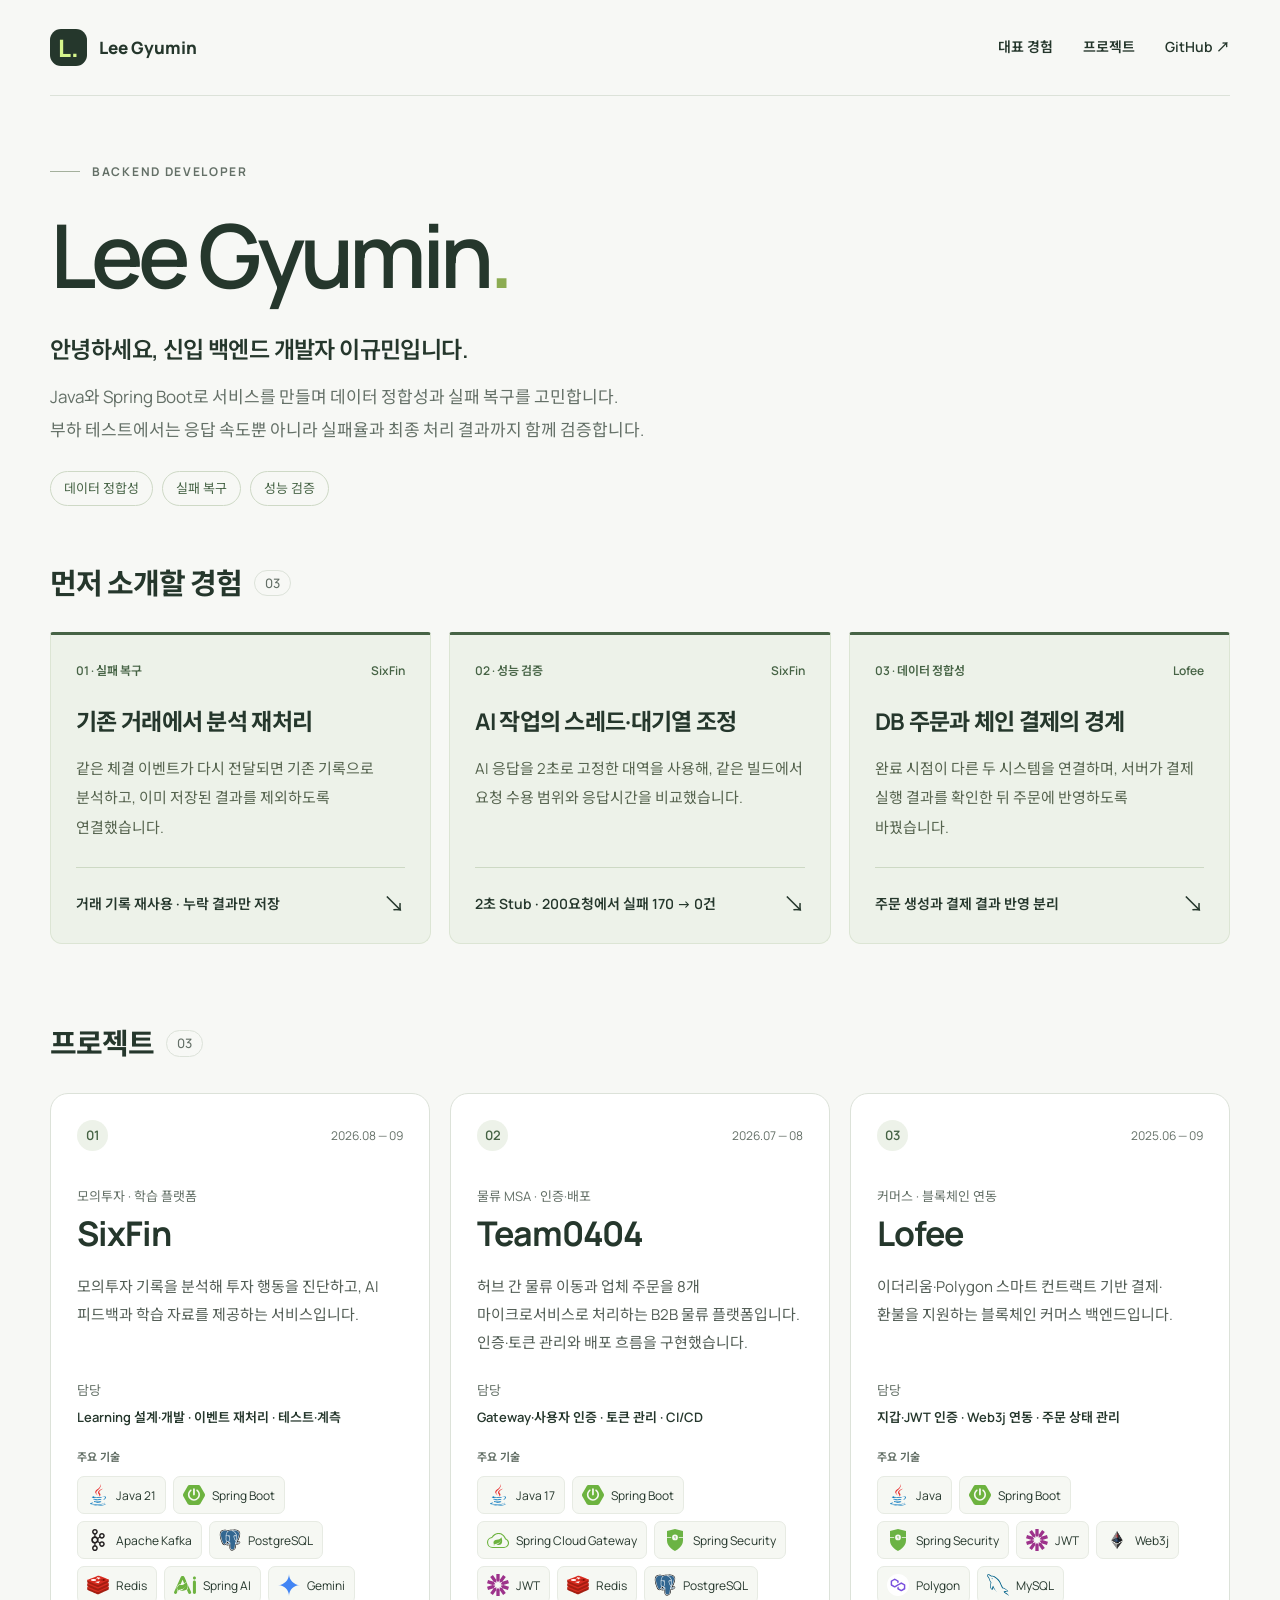
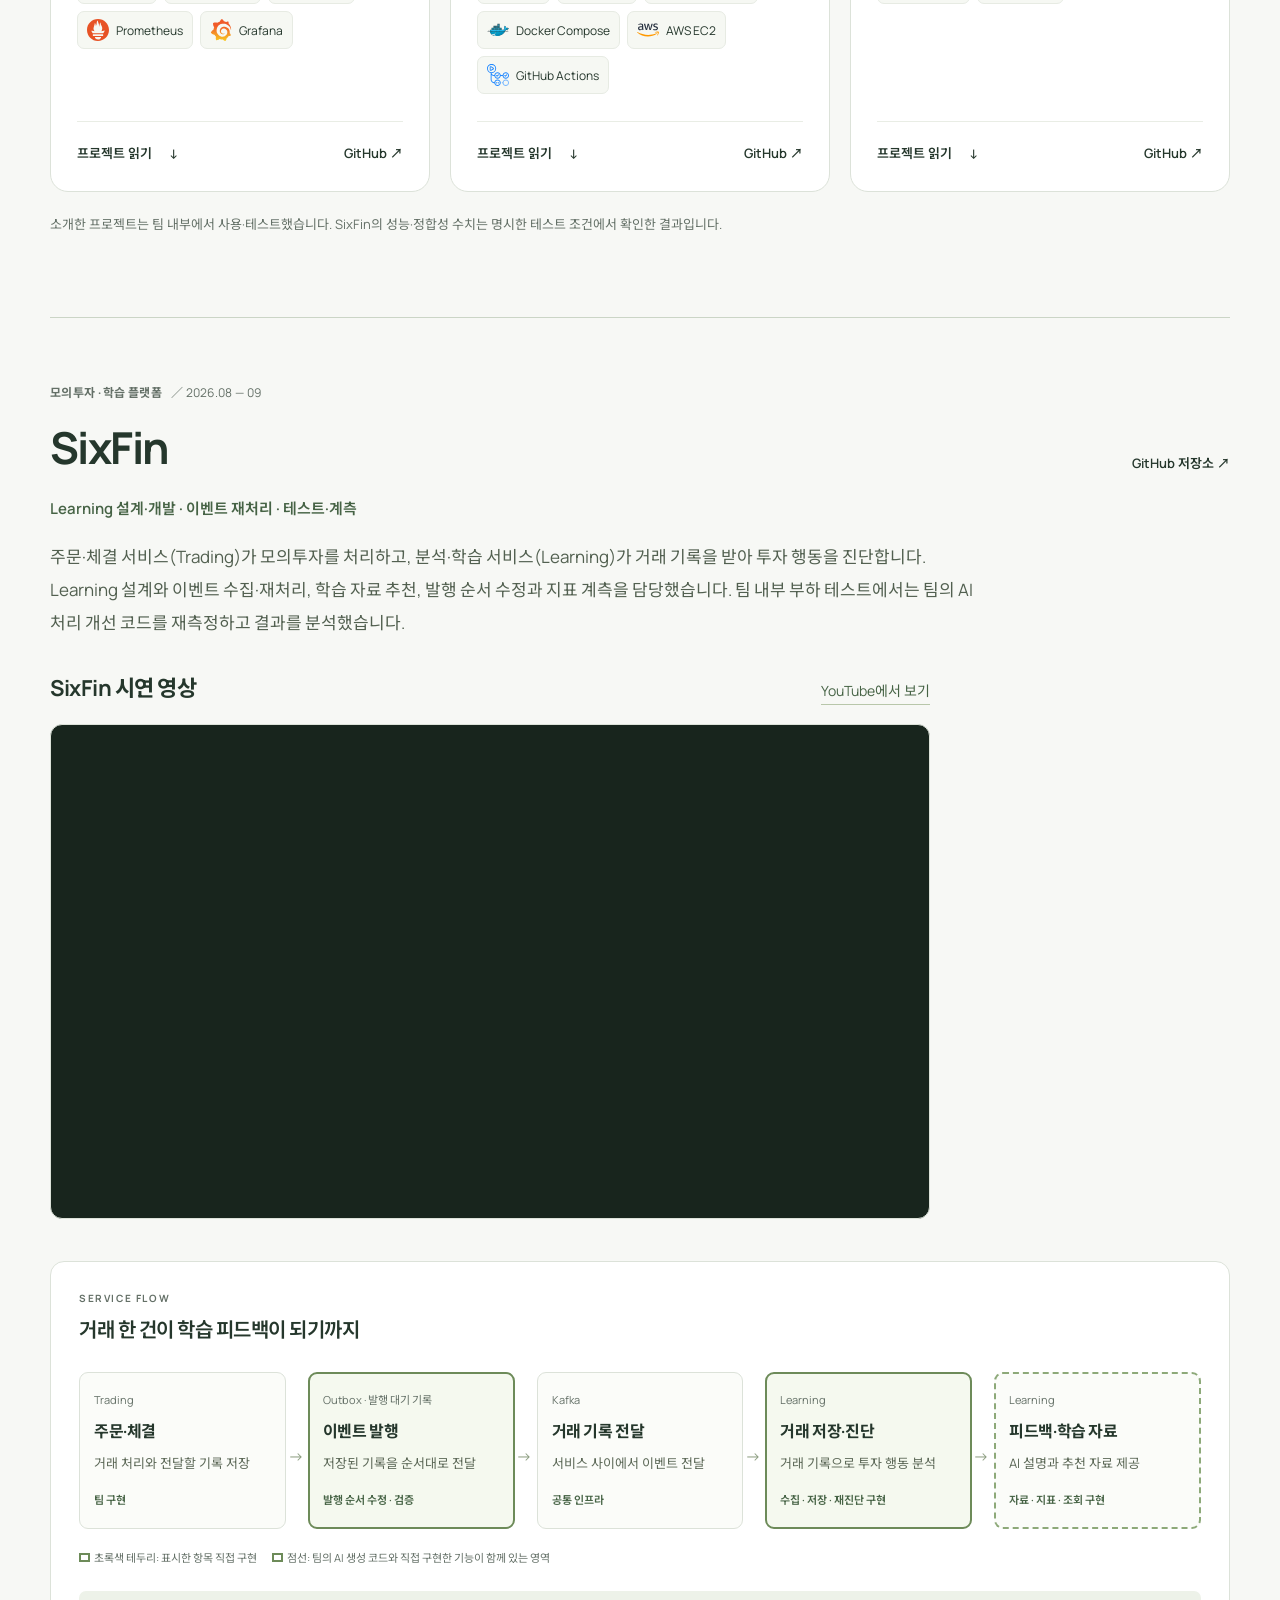
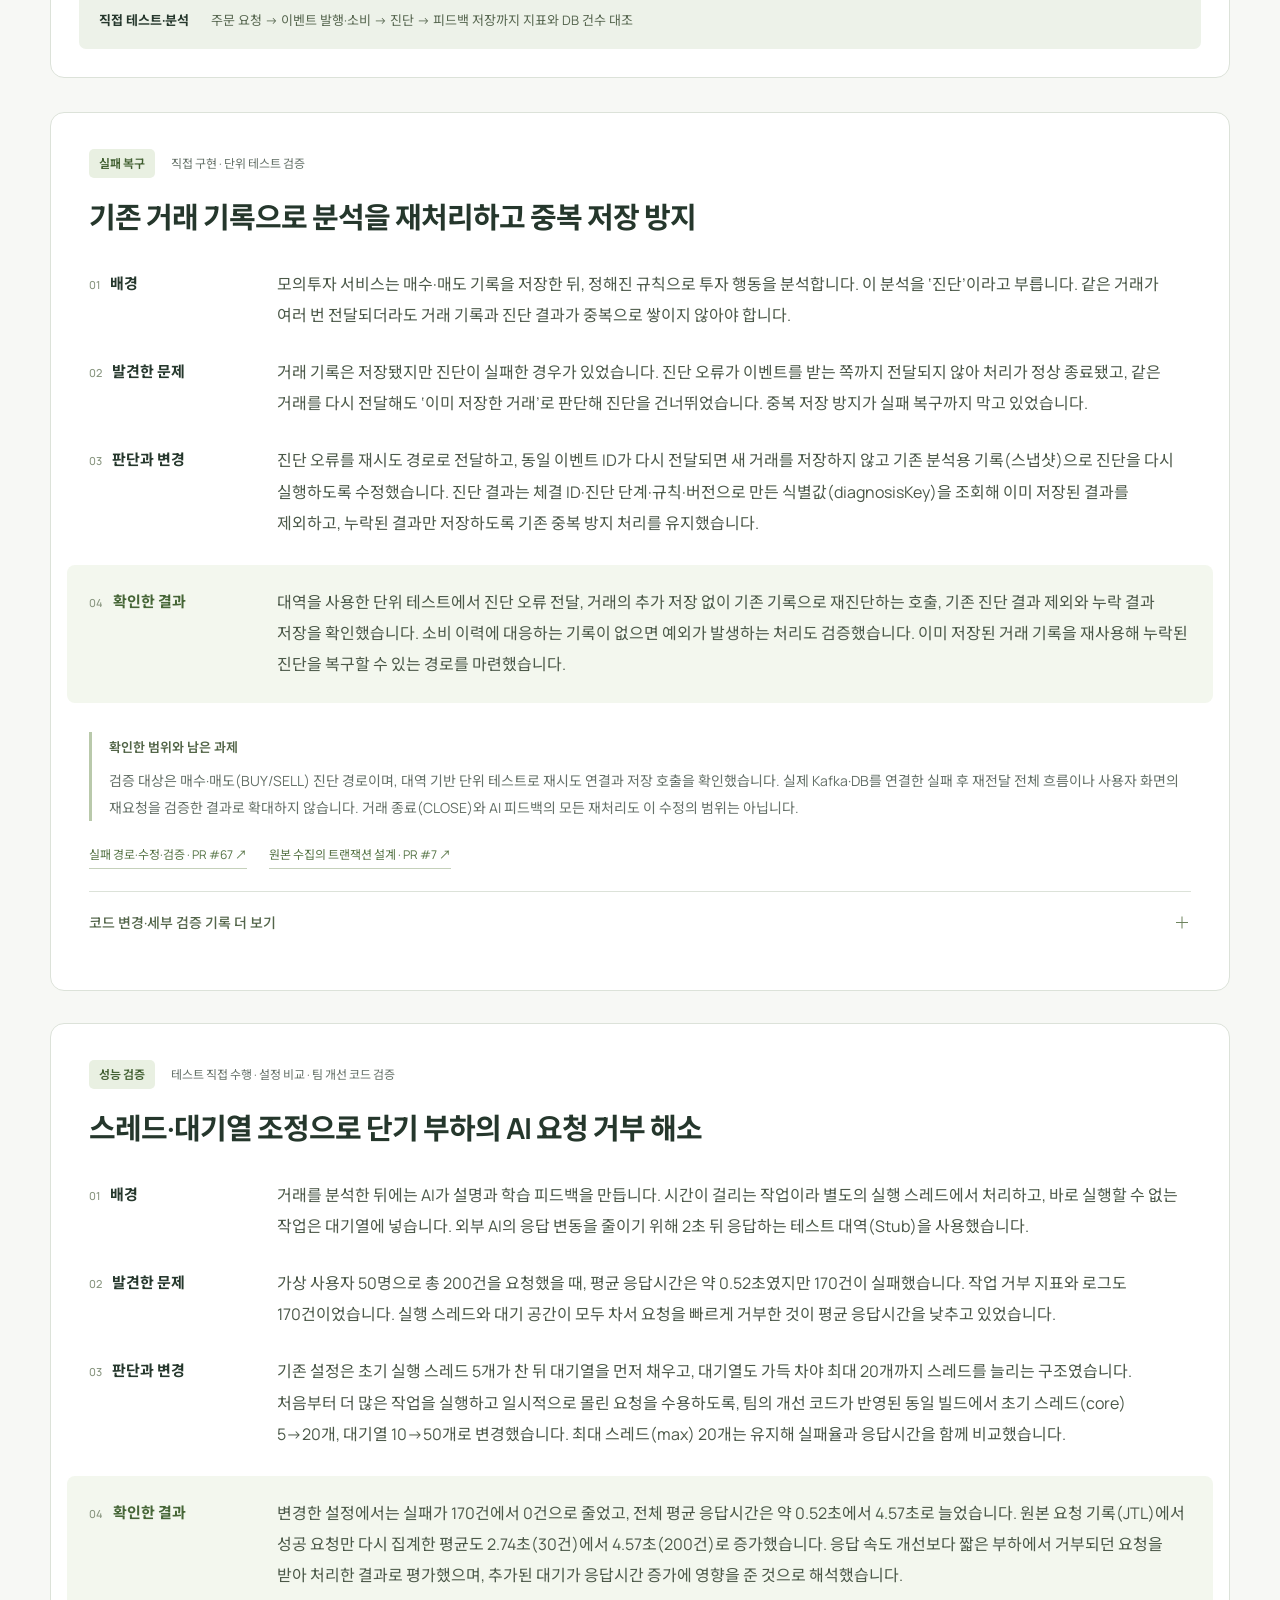
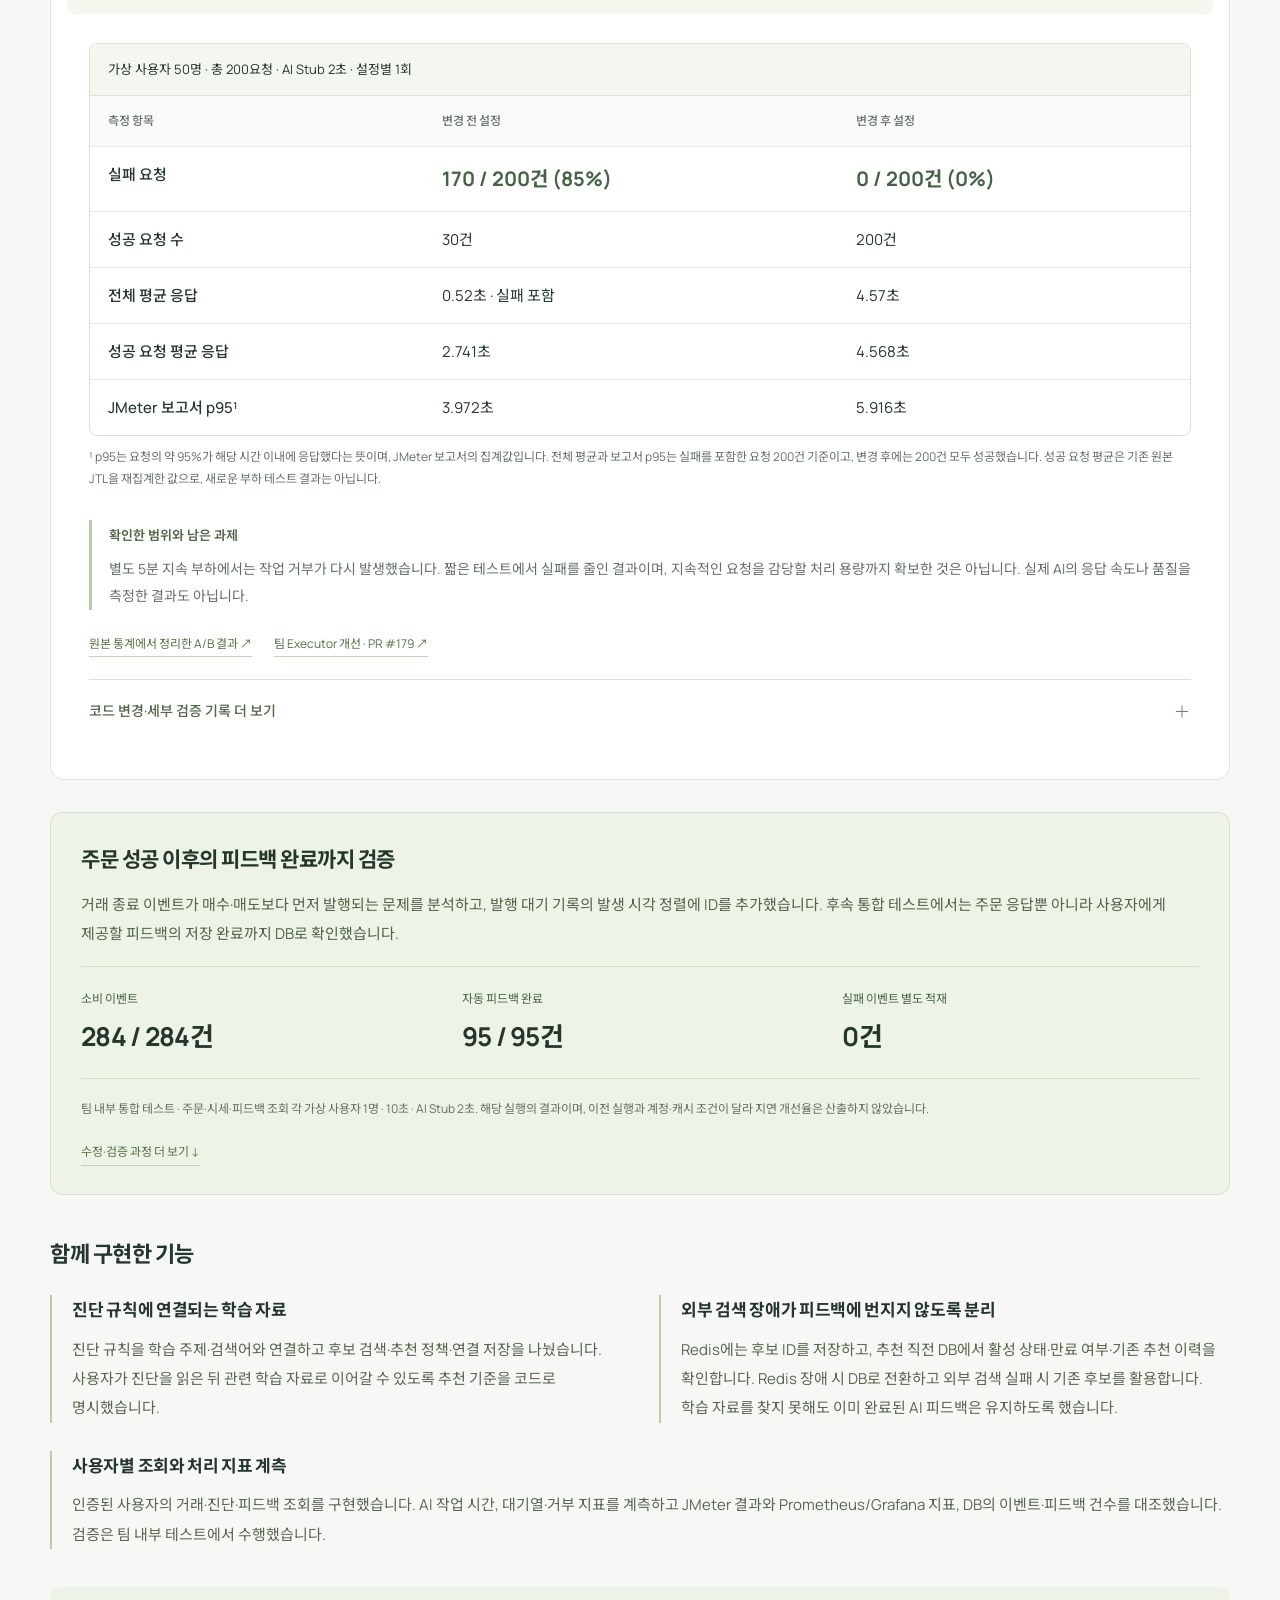
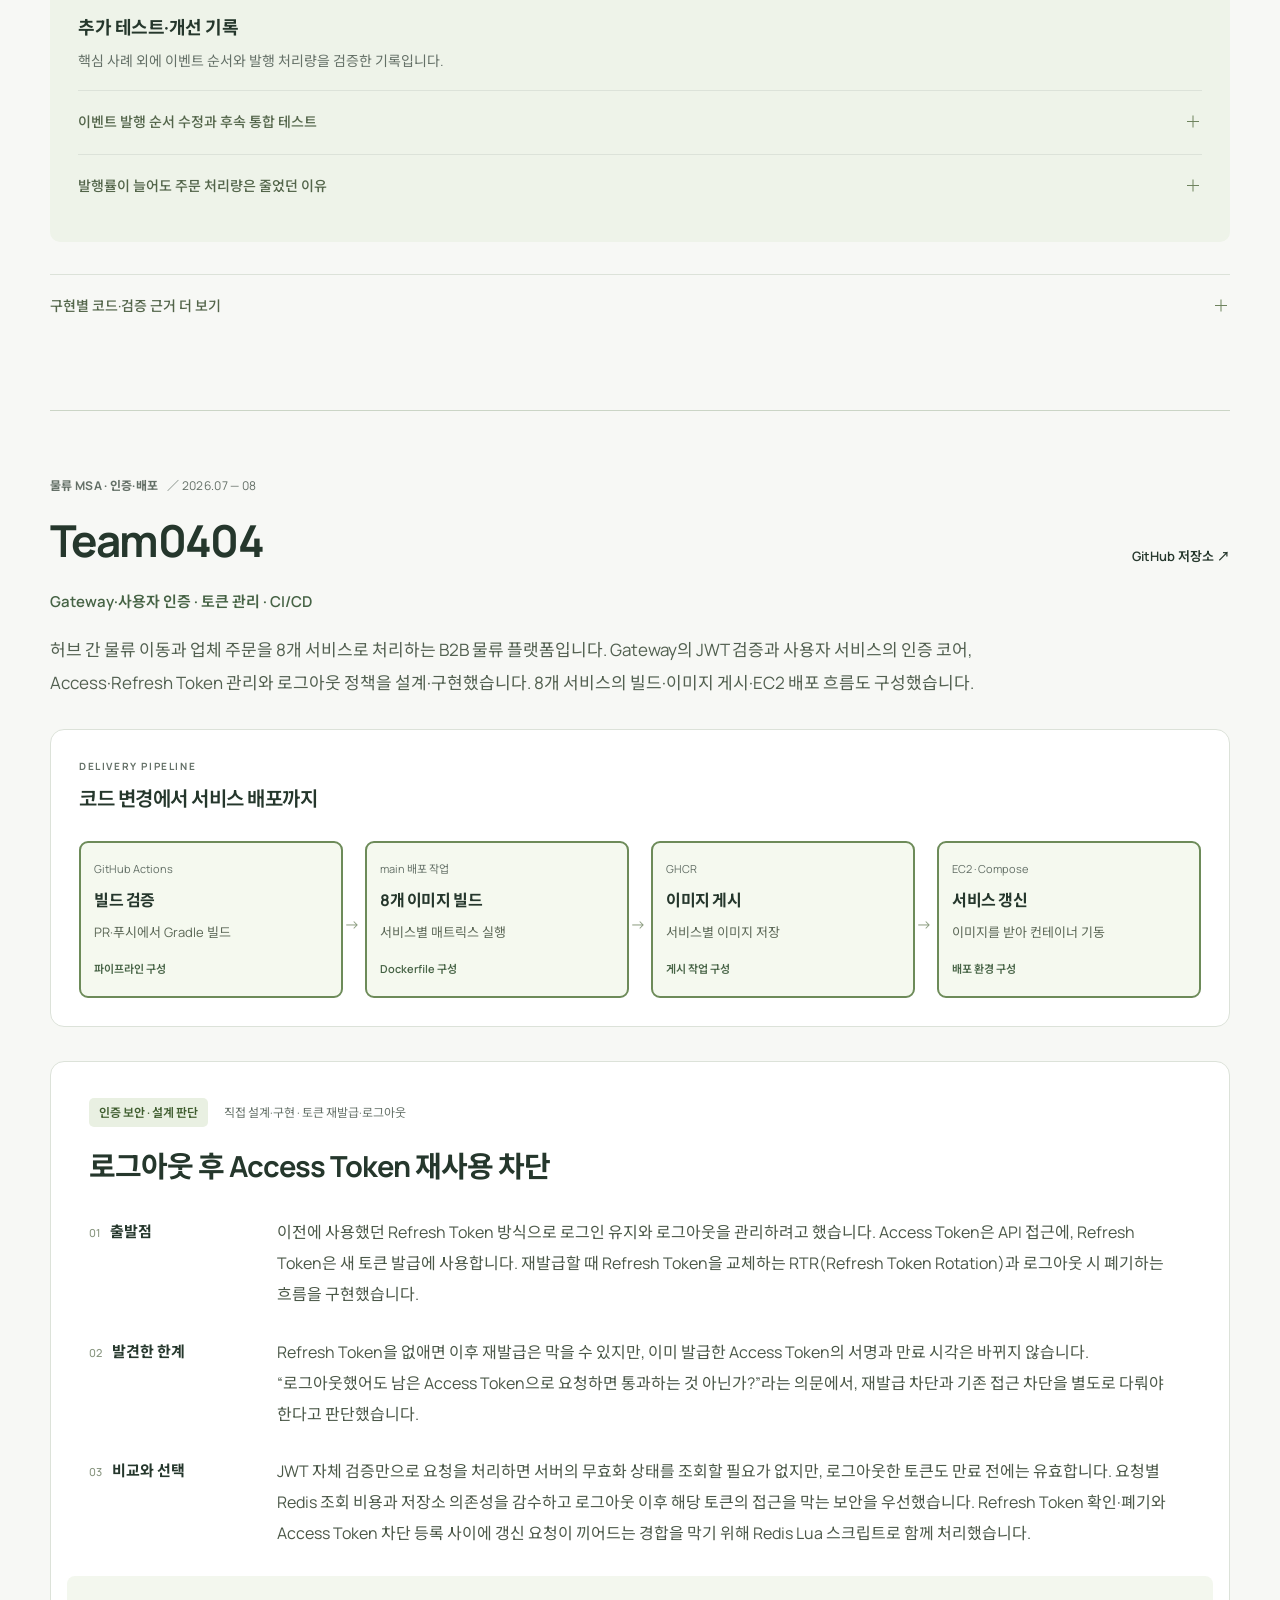
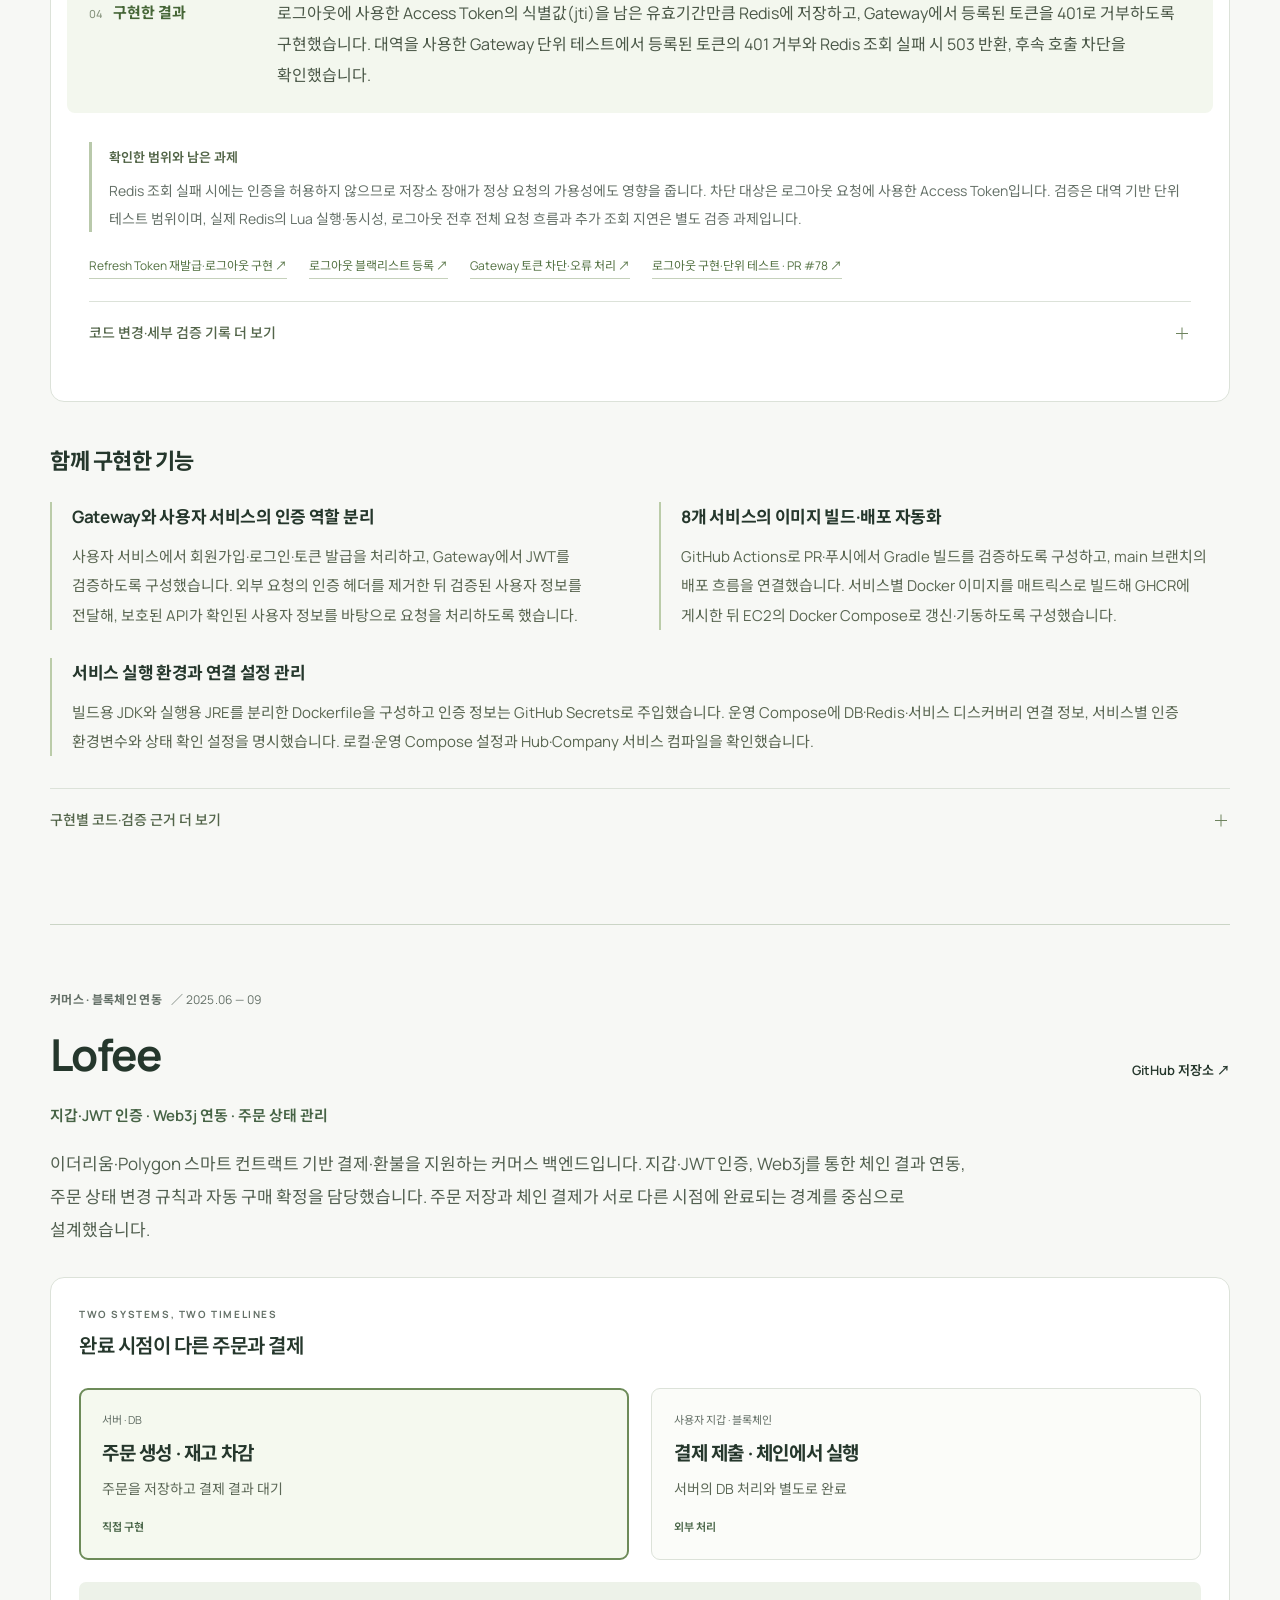
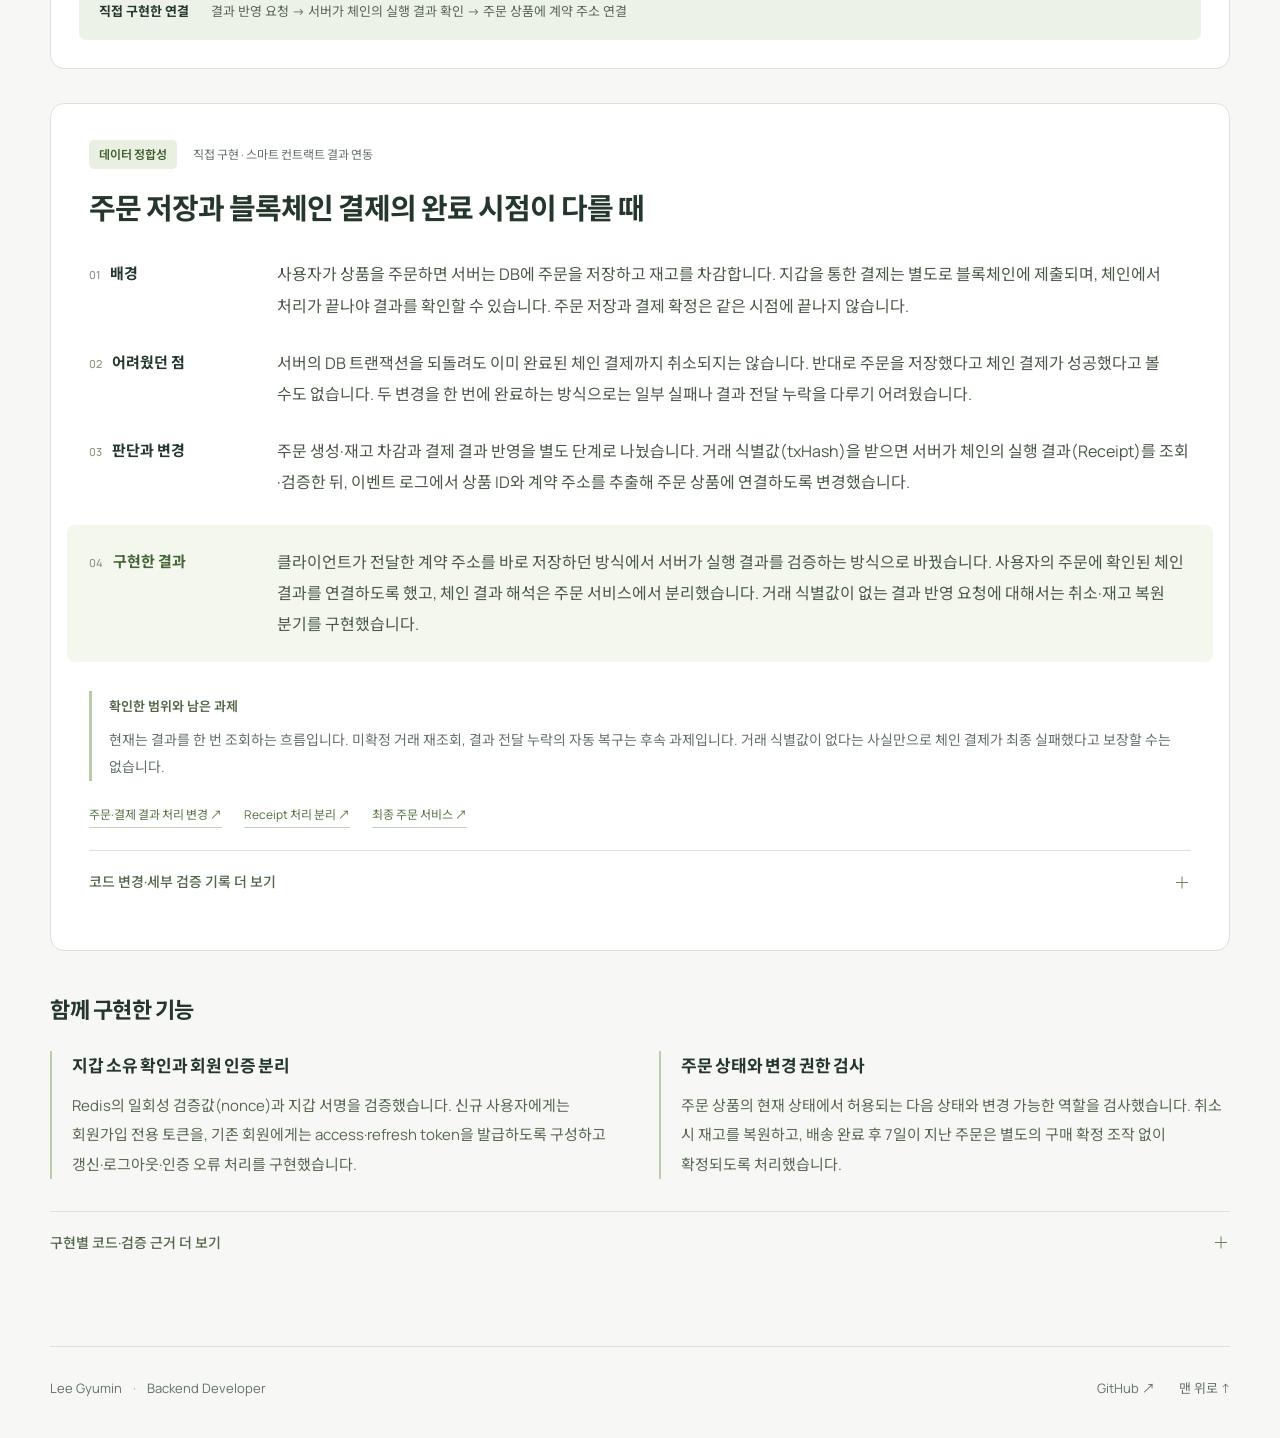
==== commit bc9a9a8e: "Add files via upload 포트폴리오 내용 업데이트" ====
--- a/index.html
+++ b/index.html
@@ -1,2 +1,2 @@
 <!doctype html>
-<html lang="ko"><head><meta charset="UTF-8"><meta name="viewport" content="width=device-width, initial-scale=1"><meta name="description" content="백엔드 개발자 이규민의 포트폴리오. 거래 정합성, 실패 복구, 성능 검증 경험과 프로젝트별 구현 과정을 소개합니다."><title>이규민 | Backend Developer</title><link rel="stylesheet" href="portfolio.css"><link rel="stylesheet" href="narrative.css"><script src="narrative.js" defer></script></head><body><a class="skip" href="#main">본문으로 이동</a><div class="wrap"><header class="header"><a class="wordmark" href="#main" aria-label="이규민 소개"><span class="logo" aria-hidden="true">L.</span>Lee Gyumin</a><nav aria-label="주 메뉴"><a href="#highlights">대표 경험</a><a href="#work">프로젝트</a><a href="https://github.com/aa04260" target="_blank" rel="noopener noreferrer">GitHub ↗</a></nav></header><main id="main"><section class="hero" aria-labelledby="intro-title"><p class="eyebrow"><span class="small-line" aria-hidden="true"></span>BACKEND DEVELOPER</p><h1 id="intro-title">Lee Gyumin<span class="name-dot">.</span></h1><p class="hello">안녕하세요, 신입 백엔드 개발자 이규민입니다.</p><p class="intro">Java와 Spring Boot로 서비스를 만들며 데이터 정합성과 실패 복구를 고민합니다.<br class="desktop-break"> 부하 테스트에서는 응답 속도뿐 아니라 실패율과 최종 처리 결과까지 함께 검증합니다.</p><ul class="strengths" aria-label="주요 관심 역량"><li>데이터 정합성</li><li>실패 복구</li><li>성능 검증</li></ul></section><section id="highlights" class="highlights" aria-labelledby="highlights-title"><span id="troubleshooting" class="anchor-alias"></span><div class="section-heading"><h2 id="highlights-title">먼저 소개할 경험 <span class="count">03</span></h2></div><div class="highlight-grid"><a class="highlight-card" href="#event-recovery"><div class="highlight-meta"><span>01 · 실패 복구</span><span>SixFin</span></div><h3>중복 방지에 막힌 실패 복구</h3><p>거래 저장 뒤 분석이 실패해도, 재전달된 거래를 중복으로 판단해 종료하던 흐름을 바꿨습니다.</p><div class="highlight-outcome"><strong>기존 거래 기록에서 진단 재수행</strong><span aria-hidden="true">↘</span></div></a><a class="highlight-card" href="#executor-ab"><div class="highlight-meta"><span>02 · 성능 검증</span><span>SixFin</span></div><h3>빠른 응답 뒤에 가려진 실패 85%</h3><p>응답시간과 실패율을 함께 확인하고, 같은 빌드에서 작업 스레드·대기열 설정을 비교했습니다.</p><div class="highlight-outcome"><strong>설정 비교에서 실패 170 → 0건</strong><span aria-hidden="true">↘</span></div></a><a class="highlight-card" href="#chain-consistency"><div class="highlight-meta"><span>03 · 데이터 정합성</span><span>Lofee</span></div><h3>DB 주문과 체인 결제의 경계</h3><p>완료 시점이 다른 두 시스템을 연결하며, 서버가 결제 실행 결과를 확인한 뒤 주문에 반영하도록 바꿨습니다.</p><div class="highlight-outcome"><strong>주문 생성과 결제 결과 반영 분리</strong><span aria-hidden="true">↘</span></div></a></div></section><section id="work" class="work" aria-labelledby="work-title"><div class="section-heading"><h2 id="work-title">프로젝트 <span class="count">03</span></h2></div><div class="project-grid"><article class="project-card"><div class="card-top"><span class="project-number">01</span><p class="period">2026.08 — 09</p></div><p class="category">모의투자 · 학습 플랫폼</p><h3>SixFin</h3><p class="description">모의투자 기록을 분석해 투자 행동을 진단하고, AI 피드백과 학습 자료를 제공하는 서비스입니다.</p><p class="role"><span>담당</span><strong>Learning 설계·개발 · 이벤트 재처리 · 테스트·계측</strong></p><p class="stack-label">주요 기술</p><ul class="stack" aria-label="SixFin 주요 기술"><li><img src="assets/icons/java.svg" width="22" height="22" alt="">Java 21</li><li><img src="assets/icons/springboot.svg" width="22" height="22" alt="">Spring Boot</li><li><img src="assets/icons/apachekafka.svg" width="22" height="22" alt="">Apache Kafka</li><li><img src="assets/icons/postgresql.svg" width="22" height="22" alt="">PostgreSQL</li><li><img src="assets/icons/redis.svg" width="22" height="22" alt="">Redis</li><li><img src="assets/icons/springai.svg" width="22" height="22" alt="">Spring AI</li><li><img src="assets/icons/gemini.svg" width="22" height="22" alt="">Gemini</li><li><img src="assets/icons/prometheus.svg" width="22" height="22" alt="">Prometheus</li><li><img src="assets/icons/grafana.svg" width="22" height="22" alt="">Grafana</li></ul><div class="card-bottom"><a href="#sixfin">프로젝트 읽기 <span aria-hidden="true">↓</span></a><a href="https://github.com/Team6-SixFin/sixfin" target="_blank" rel="noopener noreferrer">GitHub <span aria-hidden="true">↗</span></a></div></article><article class="project-card"><div class="card-top"><span class="project-number">02</span><p class="period">2026.07 — 08</p></div><p class="category">물류 MSA · 인증·배포</p><h3>Team0404</h3><p class="description">허브 간 물류 이동과 업체 주문을 8개 마이크로서비스로 처리하는 B2B 물류 플랫폼입니다. 인증·토큰 관리와 배포 흐름을 구현했습니다.</p><p class="role"><span>담당</span><strong>Gateway·사용자 인증 · 토큰 관리 · CI/CD</strong></p><p class="stack-label">주요 기술</p><ul class="stack" aria-label="Team0404 주요 기술"><li><img src="assets/icons/java.svg" width="22" height="22" alt="">Java 17</li><li><img src="assets/icons/springboot.svg" width="22" height="22" alt="">Spring Boot</li><li><img src="assets/icons/springcloud.svg" width="22" height="22" alt="">Spring Cloud Gateway</li><li><img src="assets/icons/springsecurity.svg" width="22" height="22" alt="">Spring Security</li><li><img src="assets/icons/jwt.svg" width="22" height="22" alt="">JWT</li><li><img src="assets/icons/redis.svg" width="22" height="22" alt="">Redis</li><li><img src="assets/icons/postgresql.svg" width="22" height="22" alt="">PostgreSQL</li><li><img src="assets/icons/docker.svg" width="22" height="22" alt="">Docker Compose</li><li><img src="assets/icons/amazonwebservices.svg" width="22" height="22" alt="">AWS EC2</li><li><img src="assets/icons/githubactions.svg" width="22" height="22" alt="">GitHub Actions</li></ul><div class="card-bottom"><a href="#team0404">프로젝트 읽기 <span aria-hidden="true">↓</span></a><a href="https://github.com/Team0404/backend" target="_blank" rel="noopener noreferrer">GitHub <span aria-hidden="true">↗</span></a></div></article><article class="project-card"><div class="card-top"><span class="project-number">03</span><p class="period">2025.06 — 09</p></div><p class="category">커머스 · 블록체인 연동</p><h3>Lofee</h3><p class="description">이더리움·Polygon 스마트 컨트랙트 기반 결제·환불을 지원하는 블록체인 커머스 백엔드입니다.</p><p class="role"><span>담당</span><strong>지갑·JWT 인증 · Web3j 연동 · 주문 상태 관리</strong></p><p class="stack-label">주요 기술</p><ul class="stack" aria-label="Lofee 주요 기술"><li><img src="assets/icons/java.svg" width="22" height="22" alt="">Java</li><li><img src="assets/icons/springboot.svg" width="22" height="22" alt="">Spring Boot</li><li><img src="assets/icons/springsecurity.svg" width="22" height="22" alt="">Spring Security</li><li><img src="assets/icons/jwt.svg" width="22" height="22" alt="">JWT</li><li><img src="assets/icons/web3j.png" width="22" height="22" alt="">Web3j</li><li><img src="assets/icons/polygon.svg" width="22" height="22" alt="">Polygon</li><li><img src="assets/icons/mysql.svg" width="22" height="22" alt="">MySQL</li></ul><div class="card-bottom"><a href="#lofee">프로젝트 읽기 <span aria-hidden="true">↓</span></a><a href="https://github.com/yu-lofee-shop/server/tree/develop" target="_blank" rel="noopener noreferrer">GitHub <span aria-hidden="true">↗</span></a></div></article></div><p class="test-scope">소개한 프로젝트는 팀 내부에서 사용·테스트했습니다. SixFin의 성능·정합성 수치는 명시한 테스트 조건에서 확인한 결과입니다.</p></section><div id="implementation"><section class="project-section" id="sixfin" aria-labelledby="sixfin-title"><header class="project-heading"><div><p class="eyebrow">모의투자 · 학습 플랫폼 <span>／ 2026.08 — 09</span></p><h2 id="sixfin-title">SixFin</h2></div><a href="https://github.com/Team6-SixFin/sixfin" target="_blank" rel="noopener noreferrer">GitHub 저장소 <span aria-hidden="true">↗</span></a></header><p class="project-role">Learning 설계·개발 · 이벤트 재처리 · 테스트·계측</p><p class="project-context">주문·체결 서비스(Trading)가 모의투자를 처리하고, 분석·학습 서비스(Learning)가 거래 기록을 받아 투자 행동을 진단합니다. Learning 설계와 이벤트 수집·재처리, 학습 자료 추천, 발행 순서 수정과 지표 계측을 담당했습니다. 팀 내부 부하 테스트에서는 팀의 AI 처리 개선 코드를 재측정하고 결과를 분석했습니다.</p><section class="project-demo" id="sixfin-demo" aria-labelledby="sixfin-demo-title"><div class="demo-heading"><h3 id="sixfin-demo-title">SixFin 시연 영상</h3><a href="https://www.youtube.com/watch?v=UeCPep8OnI4" target="_blank" rel="noopener noreferrer">YouTube에서 보기</a></div><div class="demo-frame"><iframe src="https://www.youtube-nocookie.com/embed/UeCPep8OnI4?rel=0" title="SixFin 시연 영상" width="880" height="495" loading="lazy" referrerpolicy="strict-origin-when-cross-origin" allow="accelerometer; encrypted-media; gyroscope; picture-in-picture; web-share" allowfullscreen></iframe></div></section><figure class="architecture"><figcaption><span class="eyebrow">SERVICE FLOW</span><strong>거래 한 건이 학습 피드백이 되기까지</strong></figcaption><ol class="architecture-flow"><li class="flow-node "><span class="node-label">Trading</span><strong>주문·체결</strong><p>거래 처리와 전달할 기록 저장</p><span class="node-scope">팀 구현</span></li><li class="flow-node mine"><span class="node-label">Outbox · 발행 대기 기록</span><strong>이벤트 발행</strong><p>저장된 기록을 순서대로 전달</p><span class="node-scope">발행 순서 수정 · 검증</span></li><li class="flow-node "><span class="node-label">Kafka</span><strong>거래 기록 전달</strong><p>서비스 사이에서 이벤트 전달</p><span class="node-scope">공통 인프라</span></li><li class="flow-node mine"><span class="node-label">Learning</span><strong>거래 저장·진단</strong><p>거래 기록으로 투자 행동 분석</p><span class="node-scope">수집 · 저장 · 재진단 구현</span></li><li class="flow-node mixed"><span class="node-label">Learning</span><strong>피드백·학습 자료</strong><p>AI 설명과 추천 자료 제공</p><span class="node-scope">자료 · 지표 · 조회 구현</span></li></ol><p class="diagram-legend"><span class="legend-swatch"></span>초록색 테두리: 표시한 항목 직접 구현 <span class="legend-swatch mixed"></span>점선: 팀의 AI 생성 코드와 직접 구현한 기능이 함께 있는 영역</p><div class="validation-band"><strong>직접 테스트·분석</strong><p>주문 요청 → 이벤트 발행·소비 → 진단 → 피드백 저장까지 지표와 DB 건수 대조</p></div></figure><article class="story" id="event-recovery" aria-labelledby="event-recovery-title"><div class="story-kicker"><span>실패 복구</span><p>직접 구현 · 관련 테스트 검증</p></div><h3 id="event-recovery-title">저장된 거래의 분석이 실패하면, 어디서 다시 시작할까?</h3><div class="story-steps"><section class="story-step"><h4><span aria-hidden="true">01</span>배경</h4><p>모의투자 서비스는 매수·매도 기록을 저장한 뒤, 정해진 규칙으로 투자 행동을 분석합니다. 이 분석을 ‘진단’이라고 부릅니다. 같은 거래가 여러 번 전달되더라도 거래 기록과 진단 결과가 중복으로 쌓이지 않아야 합니다.</p></section><section class="story-step"><h4><span aria-hidden="true">02</span>발견한 문제</h4><p>거래 기록은 저장됐지만 진단이 실패한 경우가 있었습니다. 진단 오류가 이벤트를 받는 쪽까지 전달되지 않아 처리가 정상 종료됐고, 같은 거래를 다시 전달해도 ‘이미 저장한 거래’로 판단해 진단을 건너뛰었습니다. 중복 저장 방지가 실패 복구까지 막고 있었습니다.</p></section><section class="story-step"><h4><span aria-hidden="true">03</span>판단과 변경</h4><p>‘기록을 저장했다’와 ‘진단을 끝냈다’를 구분했습니다. 진단 오류를 재시도 경로로 전달하고, 이미 저장한 거래라면 기존 분석용 기록(스냅샷)을 읽어 진단을 다시 실행하도록 수정했습니다. 같은 진단 결과의 중복 저장을 막는 규칙은 유지했습니다.</p></section><section class="story-step result-step"><h4><span aria-hidden="true">04</span>확인한 결과</h4><p>최초 처리, 진단 오류 전달, 기존 기록을 이용한 재진단, 필요한 기록이 없는 경우의 예외 처리를 테스트로 확인했습니다. 사용자가 거래를 다시 생성하지 않고도, 이미 저장된 거래에서 누락된 진단을 재생성할 수 있는 복구 경로를 마련했습니다.</p></section></div><aside class="scope-note"><strong>확인한 범위와 남은 과제</strong><p>검증 대상은 매수·매도(BUY/SELL) 진단 경로입니다. 사용자 화면의 재요청을 다룬 테스트가 아니라 Kafka 이벤트의 재시도·재처리를 검증한 결과이며, 거래 종료(CLOSE)와 AI 피드백의 모든 재처리까지 보장하지는 않습니다.</p></aside><div class="proof-links" aria-label="관련 근거"><a href="https://github.com/Team6-SixFin/sixfin/pull/67" target="_blank" rel="noopener noreferrer">실패 경로·수정·검증 · PR #67 <span aria-hidden="true">↗</span></a><a href="https://github.com/Team6-SixFin/sixfin/pull/7" target="_blank" rel="noopener noreferrer">원본 수집의 트랜잭션 설계 · PR #7 <span aria-hidden="true">↗</span></a></div><details class="technical"><summary>코드 변경·세부 검증 기록 더 보기<span class="disclosure-mark" aria-hidden="true"></span></summary><div class="technical-body"><div class="record-part"><h4>발생 상황</h4><p>이벤트와 스냅샷은 DB에 저장됐지만 진단 단계에서 실패하면 복구되지 않았습니다. Facade가 진단 예외를 처리해 Consumer는 정상 종료했고 Kafka의 재시도 경로가 실행되지 않았습니다. 같은 이벤트를 수동으로 다시 발행해도 eventId 중복 검사에서 처리가 끝났습니다.</p></div><div class="record-part"><h4>원인 분석</h4><p>첫 번째 문제는 실패 신호가 Consumer까지 도달하지 않은 것이고, 두 번째는 ‘수집 완료’를 ‘전체 처리 완료’로 간주한 것입니다. 예외만 전파해도 중복 분기에서 진단을 건너뛰므로 두 경로를 함께 바꿔야 했습니다.</p></div><div class="record-part"><h4>설계 판단과 변경</h4><p>원본 이벤트와 스냅샷을 함께 저장하는 트랜잭션은 유지하고 진단을 분리했습니다. 진단 오류 때문에 이미 확보한 원본까지 롤백하지 않고, 저장된 스냅샷에서 다시 계산하도록 한 구조입니다. 중복 결과인 IngestionResult에도 기존 스냅샷을 담아 최초·재수신 경로가 같은 진단 진입점을 사용하게 했습니다.</p></div><div class="record-part"><h4>재처리의 정합성</h4><p>소비 이력은 있는데 스냅샷이 없으면 정상 중복으로 종료하지 않고 예외를 발생시킵니다. 진단은 기존 diagnosisKey 기반 멱등 처리를 활용해 이미 저장된 결과를 제외합니다. 원본 이벤트의 저장 중복 방지와 진단 결과의 중복 방지를 서로 다른 단계에서 수행합니다.</p></div><div class="record-part"><h4>검증과 남은 경계</h4><p>PR #67에는 최초 처리, 예외 전파, 기존 스냅샷 재진단, 스냅샷 누락 검증과 관련 테스트 통과가 기록되어 있습니다. 당시 수정 대상은 BUY·SELL 이벤트이며 CLOSE 진단, DLT, AI 피드백 재처리는 별도 범위였습니다. 시스템 전체의 exactly-once 보장을 구현한 것으로 확장해 해석하지 않습니다.</p></div><div class="proof-links" aria-label="관련 근거"><a href="https://github.com/Team6-SixFin/sixfin/pull/67" target="_blank" rel="noopener noreferrer">실패 경로·수정·검증 · PR #67 <span aria-hidden="true">↗</span></a><a href="https://github.com/Team6-SixFin/sixfin/pull/7" target="_blank" rel="noopener noreferrer">원본 수집의 트랜잭션 설계 · PR #7 <span aria-hidden="true">↗</span></a></div></div></details></article><article class="story" id="executor-ab" aria-labelledby="executor-ab-title"><div class="story-kicker"><span>성능 검증</span><p>테스트 직접 수행 · 설정 비교 · 팀 개선 코드 검증</p></div><h3 id="executor-ab-title">평균 0.52초, 그런데 200건 중 170건이 실패했습니다</h3><div class="story-steps"><section class="story-step"><h4><span aria-hidden="true">01</span>배경</h4><p>거래를 분석한 뒤에는 AI가 설명과 학습 피드백을 만듭니다. 시간이 걸리는 작업이라 별도의 실행 스레드에서 처리하고, 바로 실행할 수 없는 작업은 대기열에 넣습니다. 외부 AI의 응답 변동을 줄이기 위해 2초 뒤 응답하는 테스트 대역(Stub)을 사용했습니다.</p></section><section class="story-step"><h4><span aria-hidden="true">02</span>발견한 문제</h4><p>가상 사용자 50명으로 총 200건을 요청했을 때, 평균 응답시간은 약 0.52초였지만 170건이 실패했습니다. 작업 거부 지표와 로그도 170건이었습니다. 실행 스레드와 대기 공간이 모두 차서 요청을 빠르게 거부한 것이 평균 응답시간을 낮추고 있었습니다.</p></section><section class="story-step"><h4><span aria-hidden="true">03</span>판단과 변경</h4><p>팀의 개선 코드가 반영된 같은 빌드에서 설정만 바꿔 비교했습니다. 초기 실행 스레드(core)를 5개에서 20개로, 대기열을 10개에서 50개로 늘렸습니다. 최대 스레드(max)는 20개로 유지해, 처리 성공률과 대기시간이 함께 어떻게 달라지는지 확인했습니다.</p></section><section class="story-step result-step"><h4><span aria-hidden="true">04</span>확인한 결과</h4><p>변경한 설정에서는 200건 모두 성공했습니다. 평균 응답시간은 4.57초로 늘었지만, 빠르게 거부하던 요청을 받아 처리하면서 대기시간이 생긴 결과로 해석했습니다. 사용자에게 피드백을 제공하려면 응답 속도와 함께 작업의 성공 여부를 봐야 한다는 기준으로 개선안을 평가했습니다.</p></section></div><div class="comparison-wrap"><table class="comparison"><caption>가상 사용자 50명 · 총 200요청 · AI Stub 2초 · 설정별 1회</caption><thead><tr><th scope="col">측정 항목</th><th scope="col">변경 전 설정</th><th scope="col">변경 후 설정</th></tr></thead><tbody><tr><th scope="row">실패 요청</th><td>170 / 200건 (85%)</td><td>0 / 200건 (0%)</td></tr><tr><th scope="row">전체 평균 응답</th><td>0.52초 · 실패 포함</td><td>4.57초</td></tr><tr><th scope="row">응답 p95¹</th><td>3.972초</td><td>5.916초</td></tr></tbody></table></div><p class="table-note">¹ p95는 전체 요청의 95%가 해당 시간 이내에 응답했다는 뜻입니다. 평균과 p95 모두 실패 요청을 포함한 전체 요청 기준입니다.</p><aside class="scope-note"><strong>확인한 범위와 남은 과제</strong><p>별도 5분 지속 부하에서는 작업 거부가 다시 발생했습니다. 짧은 테스트에서 실패를 줄인 결과이며, 지속적인 요청을 감당할 처리 용량까지 확보한 것은 아닙니다. 실제 AI의 응답 속도나 품질을 측정한 결과도 아닙니다.</p></aside><div class="proof-links" aria-label="관련 근거"><a href="evidence/sixfin-tests.html#executor">원본 통계에서 정리한 A/B 결과 <span aria-hidden="true">↗</span></a><a href="https://github.com/Team6-SixFin/sixfin/pull/179" target="_blank" rel="noopener noreferrer">팀 Executor 개선 · PR #179 <span aria-hidden="true">↗</span></a></div><details class="technical"><summary>코드 변경·세부 검증 기록 더 보기<span class="disclosure-mark" aria-hidden="true"></span></summary><div class="technical-body"><div class="record-part"><h4>실험 설계</h4><p>팀의 Executor 개선 코드가 반영된 동일 빌드에서 환경변수만 바꾸고 Learning을 재시작했습니다. AI는 지연 2초의 Stub, YouTube와 재시도 스케줄러는 비활성화해 간섭을 줄였습니다. 1·5·10·20·50 VU로 부하를 올렸고, 핵심 비교인 50 VU에서는 설정별 200건을 요청했습니다.</p></div><div class="record-part"><h4>평균 응답시간의 함정</h4><p>A 설정의 평균은 522.755ms였지만 200건 중 170건이 HTTP 503으로 실패했습니다. Executor 거부 카운터와 관련 로그도 각각 170건으로 일치했습니다. 전체 평균에는 빨리 거부된 요청이 포함되므로, 이 수치를 정상 피드백 생성 속도로 해석하면 정반대의 결론에 도달합니다.</p></div><div class="record-part"><h4>대기열 정책을 함께 본 이유</h4><p>Executor는 core 스레드가 찬 뒤 작업을 큐에 넣고, 큐도 가득 차야 max까지 스레드를 늘립니다. core만 작고 큐가 크면 max가 높아도 충분히 활용하지 못할 수 있습니다. A의 최대 수용량은 실행 20개와 대기 10개입니다. B는 core를 20으로 맞춰 초기에 실행할 작업을 늘리고 큐 50개로 순간 부하를 수용했습니다.</p></div><div class="record-part"><h4>A/B 결과와 판단</h4><p>B의 200건은 실패 0건, 평균 4,568.37ms, p95 5,916ms였습니다. A보다 전체 평균은 길지만 요청이 완료된 결과입니다. 이번 50 VU 시나리오에서는 빠른 거부보다 성공 완료를 확보하는 방향의 설정이 유효했습니다. 큐를 늘리는 것은 대기시간과 메모리 사용을 늘릴 수 있어, p95와 거부율을 함께 보고 판단했습니다.</p></div><div class="record-part"><h4>지속 부하에서 드러난 한계</h4><p>이어 진행한 300초 통합 부하에서는 AI 성공 3,466건과 거부 3,223건이 함께 기록됐습니다. 종료 시점 발행 20,473건 중 소비 완료는 15,731건이었습니다. 짧은 A/B 테스트의 실패 0건을 지속 부하 안정성으로 확대하지 않았습니다. 유입량 제어, 재시도 처리량, 적체 해소 시간이 다음 개선 기준으로 남았습니다.</p></div><div class="proof-links" aria-label="관련 근거"><a href="evidence/sixfin-tests.html#executor">원본 통계에서 정리한 A/B 결과 <span aria-hidden="true">↗</span></a><a href="https://github.com/Team6-SixFin/sixfin/pull/179" target="_blank" rel="noopener noreferrer">팀 Executor 개선 · PR #179 <span aria-hidden="true">↗</span></a></div></div></details></article><section class="validation-summary" aria-label="후속 처리 검증 결과"><h3>주문 성공 이후의 피드백 완료까지 검증</h3><p>거래 종료 이벤트가 매수·매도보다 먼저 발행되는 문제를 분석하고, 발행 대기 기록의 발생 시각 정렬에 ID를 추가했습니다. 후속 통합 테스트에서는 주문 응답뿐 아니라 사용자에게 제공할 피드백의 저장 완료까지 DB로 확인했습니다.</p><dl><div><dt>소비 이벤트</dt><dd>284 / 284건</dd></div><div><dt>자동 피드백 완료</dt><dd>95 / 95건</dd></div><div><dt>실패 이벤트 별도 적재</dt><dd>0건</dd></div></dl><p class="validation-scope">팀 내부 통합 테스트 · 주문·시세·피드백 조회 각 가상 사용자 1명 · 10초 · AI Stub 2초. 해당 실행의 결과이며, 이전 실행과 계정·캐시 조건이 달라 지연 개선율은 산출하지 않았습니다.</p><div class="proof-links"><a href="#outbox-order">수정·검증 과정 더 보기 <span aria-hidden="true">↓</span></a></div></section><section class="features" aria-labelledby="sixfin-features"><h3 id="sixfin-features">함께 구현한 기능</h3><div class="feature-grid"><article><h4>진단 규칙에 연결되는 학습 자료</h4><p>진단 규칙을 학습 주제·검색어와 연결하고 후보 검색·추천 정책·연결 저장을 나눴습니다. 사용자가 진단을 읽은 뒤 관련 학습 자료로 이어갈 수 있도록 추천 기준을 코드로 명시했습니다.</p></article><article><h4>외부 검색 장애가 피드백에 번지지 않도록 분리</h4><p>Redis에는 후보 ID를 저장하고, 추천 직전 DB에서 활성 상태·만료 여부·기존 추천 이력을 확인합니다. Redis 장애 시 DB로 전환하고 외부 검색 실패 시 기존 후보를 활용합니다. 학습 자료를 찾지 못해도 이미 완료된 AI 피드백은 유지하도록 했습니다.</p></article><article><h4>사용자별 조회와 처리 지표 계측</h4><p>인증된 사용자의 거래·진단·피드백 조회를 구현했습니다. AI 작업 시간, 대기열·거부 지표를 계측하고 JMeter 결과와 Prometheus/Grafana 지표, DB의 이벤트·피드백 건수를 대조했습니다. 검증은 팀 내부 테스트에서 수행했습니다.</p></article></div></section><section class="additional-records"><h3>추가 테스트·개선 기록</h3><p>핵심 사례 외에 이벤트 순서와 발행 처리량을 검증한 기록입니다.</p><details class="technical" id="outbox-order"><summary>이벤트 발행 순서 수정과 후속 통합 테스트<span class="disclosure-mark" aria-hidden="true"></span></summary><div class="technical-body"><div class="record-part"><h4>발생 상황과 확인한 증거</h4><p>수정 전 AWS 통합 smoke에서 주문 313건은 HTTP 오류 없이 처리됐고 Outbox 이벤트 391건도 모두 발행됐습니다. 그러나 POSITION_CLOSED 10건이 Learning에서 DLT로 이동했고 기대한 피드백 78건 중 68건만 생성됐습니다. 요청 수락·발행 완료·후속 처리 완료를 따로 확인해야 하는 상황이었습니다.</p></div><div class="record-part"><h4>원인 분석</h4><p>일부 종료 이벤트가 매수·매도 체결보다 먼저 발행됐습니다. 기존 조회는 occurredAt 하나로 정렬했는데, 이 값은 분 단위 가상 시장 시각이라 여러 체결이 같은 값을 가질 수 있었습니다. 같은 사용자를 같은 Kafka 파티션으로 보내더라도, 생산자가 먼저 뒤집어 보낸 순서를 소비자가 되돌려 주지는 않습니다.</p></div><div class="record-part"><h4>수정 위치를 정한 이유</h4><p>현재 발행기는 조회한 ID 순서로 전송하므로 순서를 결정하는 Outbox 조회를 수정했습니다. ORDER BY occurredAt ASC에 id ASC를 추가해 동률을 해소했습니다. Kafka 키나 소비자 재시도 설정을 바꾸는 것만으로는 발행 전의 정렬 불확실성을 제거할 수 없다는 점이 핵심입니다.</p></div><div class="record-part"><h4>후속 smoke로 확인한 결과</h4><p>정렬 변경이 반영된 실행 JAR을 확인한 뒤 후속 smoke 결과를 DB와 대조했습니다. 실제 매매 237건에서 생성된 Outbox 284건이 모두 발행·소비됐고, 필요한 최초 매수 피드백 48건과 종료 피드백 47건이 모두 COMPLETED였습니다. 해당 실행 범위의 DLT·발행 순서 역전·피드백 누락은 각각 0건이었습니다.</p></div><div class="record-part"><h4>대조 범위와 검증 한계</h4><p>로컬 JMeter와 DB의 시각이 달라 종료 시각만으로 자르면 일부 이벤트가 누락됐습니다. 사용자와 Outbox ID 범위, 실제 매수·매도 수를 함께 대조했습니다. 계정·캐시 상태가 이전 실행과 다르고 반복 측정도 아니므로 지연 개선율은 계산하지 않았습니다. 이 결과는 짧은 단일 발행 흐름의 검증이며 병렬 발행의 전역 순서까지 보장하지 않습니다.</p></div><div class="proof-links" aria-label="관련 근거"><a href="https://github.com/Team6-SixFin/sixfin/pull/139" target="_blank" rel="noopener noreferrer">측정 결과·수정·검증 범위 · PR #139 <span aria-hidden="true">↗</span></a><a href="evidence/sixfin-tests.html#smoke">후속 smoke 조건·DB 대조 결과 <span aria-hidden="true">↗</span></a></div></div></details><details class="technical" id="outbox-bottleneck"><summary>발행률이 늘어도 주문 처리량은 줄었던 이유<span class="disclosure-mark" aria-hidden="true"></span></summary><div class="technical-body"><div class="record-part"><h4>비교 실험과 회귀 발견</h4><p>같은 JMeter 시나리오·시장 시계 조건으로 10 VU, 300초를 측정했습니다. 병렬 발행 후 Outbox 발행률은 18.8에서 74.4 events/s로 높아졌지만, 주문 처리량은 258.8에서 139.8 RPS로 낮아졌습니다. 평균 주문 응답도 37.9에서 70.3ms로 늘어, 이벤트 발행 개선을 서비스 전체의 성능 개선으로 판단할 수 없었습니다.</p></div><div class="record-part"><h4>지표와 코드로 좁힌 원인</h4><p>Hikari 풀 크기는 3인데 발행 스레드는 4개였습니다. 부하 중 활성 연결은 평균 2.86개로 거의 소진됐고 연결 대기는 평균 6.2개, 최대 10개였습니다. publishOne의 트랜잭션 안에서 Kafka sendSync가 완료될 때까지 기다리는 코드와 함께 보며, 외부 전송 대기 중 DB 연결 점유가 주문 요청과 경합한다는 가설을 세웠습니다. 단일 원인을 격리한 실험으로 단정하지 않고 팀의 트랜잭션 분리안을 재측정했습니다.</p></div><div class="record-part"><h4>개선 후 확인한 효과</h4><p>팀은 Kafka 전송을 DB 트랜잭션 밖으로 옮기고 상태 갱신 트랜잭션을 짧게 유지했으며, 인덱스와 발행 주기도 함께 수정했습니다. 같은 VU·시간의 후속 측정에서 주문 처리량은 162.44 RPS, 평균 응답은 60.53ms로 일부 회복했습니다. 그 실행에서 생성된 이벤트 43,620건의 종료 시점 PENDING은 0건이었습니다. 여러 변경이 함께 반영돼 효과를 특정 변경 하나에 귀속하지 않았습니다.</p></div><div class="record-part"><h4>발행 완료 뒤의 병목</h4><p>Outbox PENDING이 0이어도 Learning의 처리가 끝난 것은 아니었습니다. 후속 소비가 정리되기까지 약 23분이 걸렸고, AI Executor 거부 899건과 이벤트 FAILED 899건이 일치했습니다. 외부 AI 작업의 실행 용량과 실패 전달 경로가 다음 분석 대상임을 확인했습니다.</p></div><div class="record-part"><h4>판정과 다음 실험</h4><p>주문 처리량은 초기 기준 258.8 RPS까지 돌아오지 않았습니다. 고정 VU의 폐쇄형 부하에서는 응답 지연에 따라 생성 요청·이벤트 수가 달라지므로 PENDING 0만으로 최대 처리 용량을 주장하지 않았습니다. 발행률·주문 응답·후속 완료·실패율을 함께 보는 기준으로 개선안을 평가했습니다.</p></div><div class="proof-links" aria-label="관련 근거"><a href="evidence/sixfin-tests.html#outbox">배치별 측정 비교표 <span aria-hidden="true">↗</span></a><a href="https://github.com/Team6-SixFin/sixfin/pull/150" target="_blank" rel="noopener noreferrer">팀 개선 코드 · PR #150 <span aria-hidden="true">↗</span></a><a href="https://github.com/Team6-SixFin/sixfin/pull/156" target="_blank" rel="noopener noreferrer">팀 개선 코드 · PR #156 <span aria-hidden="true">↗</span></a></div></div></details></section><details class="technical implementation-records"><summary>구현별 코드·검증 근거 더 보기<span class="disclosure-mark" aria-hidden="true"></span></summary><div class="technical-body"><article class="implementation-record"><h3>성능·정합성 테스트 실행과 개선 후 재측정</h3><p>단일 API와 통합 부하 테스트를 직접 수행했습니다. 응답시간뿐 아니라 이벤트 발행·소비·피드백 저장까지 확인하고, 팀의 개선 코드를 재측정해 효과와 다음 병목을 기록했습니다.</p><div class="record-part"><h4>비교 가능한 실행 조건</h4><p>JMeter 시나리오, 배포 버전, VU·실행 시간, 시드와 시장 시계, 캐시·AI 제공자 조건을 기록했습니다. 외부 AI 변동을 줄이기 위해 2초 Stub을 사용하고 YouTube 검색을 껐습니다. 단일 API 부하와 주문·조회·피드백이 함께 동작하는 통합 부하를 나누어 실행했습니다.</p></div><div class="record-part"><h4>HTTP 이후의 완료까지 검증</h4><p>JTL·통계 JSON에 Prometheus의 DB 연결 풀·Executor 대기열·거부 지표를 함께 대조했습니다. Outbox, 소비 이벤트, 스냅샷, 진단, 자동 피드백의 건수를 단계별로 확인해 HTTP 성공과 실제 업무 완료의 차이를 찾았습니다.</p></div><div class="record-part"><h4>개선안을 판정한 기준</h4><p>Outbox 발행률이 약 4배가 됐지만 주문 처리량은 낮아진 사례, 평균 응답시간이 짧아졌지만 85%가 실패한 사례를 분석했습니다. 동일 빌드의 Executor 설정 A/B 측정에서는 성공률과 대기시간을 함께 비교했습니다. 팀의 코드 변경과 제가 수행한 측정·원인 분석·재검증을 구분해 기록했습니다.</p></div><p class="record-verification">2026년 9월 실행 결과와 개선 배치별 기록을 보관했습니다. 대부분 조건별 단일 실행이며, Stub 측정은 실제 Gemini 성능이나 AI 답변 품질을 의미하지 않습니다.</p><div class="proof-links" aria-label="관련 근거"><a href="evidence/sixfin-tests.html">테스트 조건·결과 비교표 <span aria-hidden="true">↗</span></a><a href="#executor-ab">Executor A/B 분석 <span aria-hidden="true">↓</span></a><a href="#outbox-bottleneck">Outbox 병목 분석 <span aria-hidden="true">↓</span></a></div></article><article class="implementation-record"><h3>거래 이벤트 수집과 사용자별 피드백 조회</h3><p>Trading의 거래 이벤트를 Learning이 보관하고, 사용자가 자신의 포지션과 피드백을 조회할 수 있는 경로를 구현했습니다.</p><div class="record-part"><h4>원본을 남기는 수집 구조</h4><p>Kafka 메시지 키와 userId, 이벤트 버전, payload를 검증합니다. 원본은 JSONB로 보관하고 매수·매도는 체결 스냅샷, 포지션 종료는 최종 집계 스냅샷으로 변환합니다. 원본과 스냅샷을 하나의 트랜잭션에 묶어 변환·저장 실패 시 함께 롤백되도록 했습니다.</p></div><div class="record-part"><h4>중복 저장과 조회 권한</h4><p>eventId 사전 조회로 일반적인 중복을 걸러내고 DB UNIQUE 제약을 동시 소비의 최종 방어선으로 두었습니다. 조회 API는 QueryDSL 선택 필터와 별개로 userId 조건을 항상 적용합니다. 상세 조회에서도 feedbackId와 userId를 함께 사용해 소유권을 확인합니다.</p></div><div class="record-part"><h4>데이터가 없는 경우의 의미</h4><p>피드백이 없다는 이유만으로 포지션을 없는 것으로 판단하지 않습니다. 최초 체결 스냅샷으로 포지션의 존재와 소유권을 확인한 뒤, 정상 포지션에 피드백이 아직 없으면 빈 배열을 반환합니다. 진단 근거 거래는 executionId로 중복을 제거합니다.</p></div><p class="record-verification">수집 PR에는 Kafka→PostgreSQL 로컬 통합 검증이, 조회 PR에는 관련 테스트 16개와 더미 데이터 기반 HTTP 확인이 기록되어 있습니다.</p><div class="proof-links" aria-label="관련 근거"><a href="https://github.com/Team6-SixFin/sixfin/pull/7" target="_blank" rel="noopener noreferrer">이벤트 수집 · PR #7 <span aria-hidden="true">↗</span></a><a href="https://github.com/Team6-SixFin/sixfin/pull/21" target="_blank" rel="noopener noreferrer">피드백 조회 · PR #21 <span aria-hidden="true">↗</span></a></div></article><article class="implementation-record"><h3>진단에 맞는 학습 자료 추천과 장애 격리</h3><p>AI 피드백에 진단 이유와 연결되는 학습 영상을 붙였습니다. 후보 검색, 추천 정책, 연결 저장을 나누고 외부 검색 실패가 완료된 피드백에 영향을 주지 않도록 구성했습니다.</p><div class="record-part"><h4>추천 기준을 코드로 명시</h4><p>WARNING·VIOLATION 진단을 추천 대상으로 삼고 VIOLATION을 우선합니다. 같은 ruleCode는 최신 진단을 사용하며, 규칙별로 한 개씩 먼저 배분해 특정 규칙에 자료가 몰리지 않도록 했습니다. 검색어는 진단 규칙과 매핑한 정책으로 결정합니다.</p></div><div class="record-part"><h4>캐시와 원본 데이터의 역할</h4><p>Redis에는 후보 ID만 저장합니다. 추천 직전 DB에서 활성 상태·만료 시각·기존 추천 이력을 다시 확인하므로, 오래된 캐시의 ID를 그대로 사용자에게 전달하지 않습니다. 후보가 부족할 때 외부 검색을 요청하고, 검색 결과 저장 후 후보군을 다시 구성합니다.</p></div><div class="record-part"><h4>실패와 동시 연결 처리</h4><p>Redis 장애 시 DB로 전환하고 외부 검색 실패 시 기존 후보를 사용합니다. 피드백을 COMPLETED로 저장한 뒤 자료를 연결하므로 추천 실패가 완료된 AI 내용을 되돌리지 않습니다. 연결 저장은 피드백 행 잠금과 복합 UNIQUE 제약으로 중복 연결을 방지합니다.</p></div><p class="record-verification">YouTube 검색·캐싱·피드백 연결을 구현했습니다. 문서 검색은 확장 인터페이스만 준비했으며 정기 갱신 배치는 구현하지 않았습니다.</p><div class="proof-links" aria-label="관련 근거"><a href="https://github.com/Team6-SixFin/sixfin/pull/106" target="_blank" rel="noopener noreferrer">추천 정책과 구현 · PR #106 <span aria-hidden="true">↗</span></a></div></article><article class="implementation-record"><h3>비동기 완료 시간과 작업 대기 상태 관측</h3><p>HTTP 응답 이후에도 계속되는 피드백 생성 작업을 관측하기 위해, 외부 AI 요청과 전체 피드백 완료 시간을 구분해 계측했습니다.</p><div class="record-part"><h4>관측 지점 분리</h4><p>외부 AI 요청 횟수·소요 시간 외에 컨텍스트 준비부터 저장·학습 자료 연결까지의 시간을 기록했습니다. Executor의 활성 스레드, 풀 크기, 대기열, 거부 횟수를 함께 노출해 외부 응답 지연과 내부 작업 적체를 나누어 볼 수 있도록 했습니다.</p></div><div class="record-part"><h4>지표의 해석 기준</h4><p>Kafka 성공·중복·실패와 진단 결과를 고정된 유형으로 집계합니다. 사용자 ID처럼 계속 늘어나는 값을 태그로 넣지 않았습니다. 첫 이벤트부터 증가량에 반영되도록 Kafka 메트릭을 기동 시 사전 등록했고, AI 요청 지표는 내부 재시도 횟수가 아닌 논리적인 요청 단위로 정의했습니다.</p></div><div class="record-part"><h4>안전한 성능 테스트 지원</h4><p>Stub 제공자를 명시했는데 어댑터가 없거나 토큰이 잘못된 경우 실제 Gemini로 조용히 전환되지 않도록 오류를 반환했습니다. 라우터·필터 테스트에 실제 AI 미호출 조건을 넣고, 비동기 제공자 컨텍스트 전달·정리도 확인하도록 했습니다.</p></div><p class="record-verification">PR #118에는 Learning 테스트, 대시보드 JSON, Prometheus 수집 확인이 기록되어 있습니다. 이는 관측 기능의 검증이며 처리량 개선 수치는 아닙니다.</p><div class="proof-links" aria-label="관련 근거"><a href="https://github.com/Team6-SixFin/sixfin/pull/118" target="_blank" rel="noopener noreferrer">모니터링 구현 · PR #118 <span aria-hidden="true">↗</span></a><a href="https://github.com/Team6-SixFin/sixfin/commit/10ba0a13b5285c047fecf3c426157d8814170dc1" target="_blank" rel="noopener noreferrer">Stub 격리와 테스트 <span aria-hidden="true">↗</span></a></div></article></div></details></section><section class="project-section" id="team0404" aria-labelledby="team0404-title"><header class="project-heading"><div><p class="eyebrow">물류 MSA · 인증·배포 <span>／ 2026.07 — 08</span></p><h2 id="team0404-title">Team0404</h2></div><a href="https://github.com/Team0404/backend" target="_blank" rel="noopener noreferrer">GitHub 저장소 <span aria-hidden="true">↗</span></a></header><p class="project-role">Gateway·사용자 인증 · 토큰 관리 · CI/CD</p><p class="project-context">허브 간 물류 이동과 업체 주문을 8개 서비스로 처리하는 B2B 물류 플랫폼입니다. Gateway의 JWT 검증과 사용자 서비스의 인증 코어, Access·Refresh Token 관리와 로그아웃 정책을 설계·구현했습니다. 8개 서비스의 빌드·이미지 게시·EC2 배포 흐름도 구성했습니다.</p><figure class="architecture"><figcaption><span class="eyebrow">DELIVERY PIPELINE</span><strong>코드 변경에서 서비스 배포까지</strong></figcaption><ol class="architecture-flow four"><li class="flow-node mine"><span class="node-label">GitHub Actions</span><strong>빌드 검증</strong><p>PR·푸시에서 Gradle 빌드</p><span class="node-scope">파이프라인 구성</span></li><li class="flow-node mine"><span class="node-label">main 배포 작업</span><strong>8개 이미지 빌드</strong><p>서비스별 매트릭스 실행</p><span class="node-scope">Dockerfile 구성</span></li><li class="flow-node mine"><span class="node-label">GHCR</span><strong>이미지 게시</strong><p>서비스별 이미지 저장</p><span class="node-scope">게시 작업 구성</span></li><li class="flow-node mine"><span class="node-label">EC2 · Compose</span><strong>서비스 갱신</strong><p>이미지를 받아 컨테이너 기동</p><span class="node-scope">배포 환경 구성</span></li></ol></figure><article class="story" id="logout-security" aria-labelledby="logout-security-title"><div class="story-kicker"><span>인증 보안 · 설계 판단</span><p>직접 설계·구현 · 토큰 재발급·로그아웃</p></div><h3 id="logout-security-title">로그아웃했는데 Access Token이 남아 있다면?</h3><div class="story-steps"><section class="story-step"><h4><span aria-hidden="true">01</span>출발점</h4><p>이전에 사용했던 Refresh Token 방식으로 로그인 유지와 로그아웃을 관리하려고 했습니다. Access Token은 API 접근에, Refresh Token은 새 토큰 발급에 사용합니다. 재발급할 때 Refresh Token을 교체하는 RTR(Refresh Token Rotation)과 로그아웃 시 폐기하는 흐름을 구현했습니다.</p></section><section class="story-step"><h4><span aria-hidden="true">02</span>발견한 한계</h4><p>Refresh Token을 없애면 이후 재발급은 막을 수 있지만, 이미 발급한 Access Token의 서명과 만료 시각은 바뀌지 않습니다. “로그아웃했어도 남은 Access Token으로 요청하면 통과하는 것 아닌가?”라는 의문에서, 재발급 차단과 기존 접근 차단을 별도로 다뤄야 한다고 판단했습니다.</p></section><section class="story-step"><h4><span aria-hidden="true">03</span>비교와 선택</h4><p>JWT 자체 검증만으로 요청을 처리하면 서버의 무효화 상태를 조회할 필요가 없지만, 로그아웃한 토큰도 만료 전에는 유효합니다. 블랙리스트를 도입하면 인증 요청마다 Redis 조회가 필요하고 저장소 장애의 영향도 받습니다. 이 비용을 받아들이더라도 로그아웃 이후 해당 토큰의 접근을 막는 보안을 우선하기로 했습니다.</p></section><section class="story-step result-step"><h4><span aria-hidden="true">04</span>구현한 결과</h4><p>로그아웃에 사용한 Access Token의 식별값(jti)을 남은 유효기간만큼 Redis에 저장하고, Gateway에서 등록된 토큰을 401로 거부하도록 구현했습니다. 사용자가 로그아웃한 뒤 해당 토큰이 다시 사용되더라도 보호된 API에 접근하지 못하도록 했습니다. Refresh Token 폐기와 블랙리스트 등록은 하나의 Lua 스크립트로 묶었습니다.</p></section></div><aside class="scope-note"><strong>확인한 범위와 남은 과제</strong><p>Redis 조회 실패 시에는 인증을 통과시키지 않고 503을 반환하므로, 저장소 장애가 정상 요청의 가용성에도 영향을 줍니다. 차단 대상은 로그아웃 요청에 사용한 Access Token입니다. 단위 테스트로 해당 분기를 다뤘으며, 실제 Redis 장애 상황과 추가 조회 지연은 후속 검증 과제로 남겼습니다.</p></aside><div class="proof-links" aria-label="관련 근거"><a href="https://github.com/Team0404/backend/commit/bb172326f578aef85b9339d49649316a68ccddeb" target="_blank" rel="noopener noreferrer">Refresh Token 재발급·로그아웃 구현 <span aria-hidden="true">↗</span></a><a href="https://github.com/Team0404/backend/commit/3f537ca3f7c3351b4de3c8ee7540d6febadf7414" target="_blank" rel="noopener noreferrer">로그아웃 블랙리스트 등록 <span aria-hidden="true">↗</span></a><a href="https://github.com/Team0404/backend/commit/c6d14dfb2ffdc8e6cdac0db21baaf2484ab1085c" target="_blank" rel="noopener noreferrer">Gateway 토큰 차단·오류 처리 <span aria-hidden="true">↗</span></a></div><details class="technical"><summary>코드 변경·세부 검증 기록 더 보기<span class="disclosure-mark" aria-hidden="true"></span></summary><div class="technical-body"><div class="record-part"><h4>RTR과 로그아웃 차단을 구분</h4><p>RTR은 재발급할 때 기존 Refresh Token을 새 토큰으로 교체하는 방식입니다. 저장된 값과 요청 값을 비교해 교체하고, 이전 Refresh Token의 재사용 요청은 거부합니다. 이 흐름만으로 이미 발급된 Access Token을 취소하지는 못하므로 블랙리스트를 별도로 구현했습니다.</p></div><div class="record-part"><h4>상태를 조회하는 비용과 보안</h4><p>JWT에 담긴 정보만 검증하는 요청 경로에 Redis 조회를 추가했습니다. 토큰 무효화 상태를 서버에서 관리하므로, 해당 인증 경로를 순수한 stateless 방식이라고 설명하지 않습니다. 메모리 사용과 요청별 조회 비용, Redis 장애에 대한 의존을 받아들이고 로그아웃한 토큰의 사용 차단을 우선했습니다.</p></div><div class="record-part"><h4>남은 유효기간만 저장</h4><p>토큰 전체 대신 jti를 블랙리스트 키에 사용합니다. Lua 스크립트에서 Redis의 현재 시각과 Access Token 만료 시각의 차이로 TTL을 계산하고, 유효기간이 남아 있을 때만 등록합니다. 이미 만료된 토큰을 블랙리스트에 계속 보관할 필요가 없도록 했습니다.</p></div><div class="record-part"><h4>로그아웃 변경을 함께 처리</h4><p>Refresh Token이 현재 저장된 값과 일치하는지 확인한 뒤 블랙리스트 등록과 Refresh Token 삭제를 한 Lua 스크립트에서 실행합니다. 서비스에서는 Access Token과 Refresh Token의 사용자가 같은지도 검사합니다. 이는 Redis 안의 변경을 함께 처리하기 위한 구현이며, 다른 저장소까지 묶는 트랜잭션은 아닙니다.</p></div><div class="record-part"><h4>Redis 조회 실패 시 보안 우선</h4><p>Gateway는 JWT 검증 후 블랙리스트를 조회합니다. 등록된 토큰은 401로 거부하고, 조회 자체가 실패하면 503을 반환합니다. 상태를 확인하지 못한 토큰을 통과시키지 않는 대신 Redis 장애가 정상 사용자의 인증 요청 가용성에도 영향을 준다는 대가가 있습니다.</p></div><div class="record-part"><h4>단위 테스트와 검증 범위</h4><p>Gateway 필터 테스트에 블랙리스트 토큰 거부, 정상 토큰 전달, Redis 조회 실패의 503 응답을 포함했습니다. 인증 서비스에는 Refresh Token 재사용 거부, 로그아웃 시 토큰 불일치 및 사용자 불일치 거부를 다룹니다. Redis 저장소 테스트는 대역을 이용한 호출·분기 검증이므로 실제 Redis에서의 동시 실행이나 장애를 재현한 결과로 보지는 않습니다.</p></div><div class="proof-links" aria-label="관련 근거"><a href="https://github.com/Team0404/backend/commit/bb172326f578aef85b9339d49649316a68ccddeb" target="_blank" rel="noopener noreferrer">Refresh Token 재발급·로그아웃 구현 <span aria-hidden="true">↗</span></a><a href="https://github.com/Team0404/backend/commit/3f537ca3f7c3351b4de3c8ee7540d6febadf7414" target="_blank" rel="noopener noreferrer">로그아웃 블랙리스트 등록 <span aria-hidden="true">↗</span></a><a href="https://github.com/Team0404/backend/commit/c6d14dfb2ffdc8e6cdac0db21baaf2484ab1085c" target="_blank" rel="noopener noreferrer">Gateway 토큰 차단·오류 처리 <span aria-hidden="true">↗</span></a></div></div></details></article><section class="features" aria-labelledby="team0404-features"><h3 id="team0404-features">함께 구현한 기능</h3><div class="feature-grid"><article><h4>Gateway와 사용자 서비스의 인증 역할 분리</h4><p>사용자 서비스에서 회원가입·로그인·토큰 발급을 처리하고, Gateway에서 JWT를 검증하도록 구성했습니다. 외부 요청의 인증 헤더를 제거한 뒤 검증된 사용자 정보를 전달해, 보호된 API가 확인된 사용자 정보를 바탕으로 요청을 처리하도록 했습니다.</p></article><article><h4>8개 서비스의 이미지 빌드·배포 자동화</h4><p>GitHub Actions로 PR·푸시의 Gradle 빌드를 검증하고, main 브랜치의 배포 흐름을 구성했습니다. 서비스별 Docker 이미지를 매트릭스로 빌드해 GHCR에 게시한 뒤 EC2의 Docker Compose로 갱신·기동하도록 연결했습니다.</p></article><article><h4>서비스 실행 환경과 연결 설정 관리</h4><p>빌드용 JDK와 실행용 JRE를 분리한 Dockerfile을 구성하고 인증 정보는 GitHub Secrets로 주입했습니다. 운영 Compose에 DB·Redis·서비스 디스커버리 연결 정보, 서비스별 인증 환경변수와 상태 확인 설정을 명시했습니다.</p></article></div></section><details class="technical implementation-records"><summary>구현별 코드·검증 근거 더 보기<span class="disclosure-mark" aria-hidden="true"></span></summary><div class="technical-body"><article class="implementation-record"><h3>Gateway JWT 검증과 사용자 서비스 인증 코어</h3><p>사용자 서비스의 회원가입·로그인·토큰 발급과 Gateway의 JWT 검증을 연결했습니다.</p><div class="record-part"><h4>사용자 인증 코어</h4><p>사용자 서비스에 회원가입·로그인·JWT 발급 흐름을 구현하고, 계정 상태와 인증 정책을 검사하도록 구성했습니다.</p></div><div class="record-part"><h4>Gateway에서 검증한 정보 전달</h4><p>외부 요청에서 들어온 사용자 정보 헤더를 제거하고, 검증한 토큰의 정보로 다시 설정해 내부 서비스에 전달합니다. Access Token 유형과 블랙리스트도 확인합니다.</p></div><p class="record-verification">구현과 관련 단위 테스트를 근거로 정리했습니다. 실제 외부 사용자 운영 성과나 보안 사고 감소율로 표현하지 않습니다.</p><div class="proof-links" aria-label="관련 근거"><a href="https://github.com/Team0404/backend/pull/6" target="_blank" rel="noopener noreferrer">사용자 인증 코어 구현 · PR #6 <span aria-hidden="true">↗</span></a><a href="https://github.com/Team0404/backend/commit/beb134c" target="_blank" rel="noopener noreferrer">인증 헤더 위조 방지 변경 <span aria-hidden="true">↗</span></a></div></article><article class="implementation-record"><h3>8개 서비스의 이미지 빌드·배포 자동화</h3><p>모노레포의 각 서비스를 별도 이미지로 만들고, 전체 빌드가 끝난 뒤 EC2의 Compose 구성을 갱신하는 파이프라인을 구성했습니다.</p><div class="record-part"><h4>CI와 배포 단계 분리</h4><p>dev·main 대상 PR과 푸시에서는 Gradle 빌드를 검증합니다. CD는 main 푸시 또는 수동 실행으로 시작합니다. Eureka·Gateway·User의 초기 배포 구성을 Hub·Company·Delivery·Slack·Order까지 확장했습니다.</p></div><div class="record-part"><h4>서비스별 이미지와 공통 실행 규칙</h4><p>Actions 매트릭스에서 각 서비스의 Dockerfile로 이미지를 빌드해 GHCR에 게시합니다. Dockerfile은 JDK 단계에서 모듈별 bootJar를 빌드하고 JRE 단계에서 실행하도록 분리했습니다. gradlew의 LF 정규화와 Git 줄바꿈 규칙도 함께 구성했습니다.</p></div><div class="record-part"><h4>배포 작업의 순서</h4><p>배포 job은 이미지 게시 job에 의존합니다. 운영 Compose와 DB 초기화 파일을 EC2에 전송한 뒤 SSH로 이미지를 pull하고 up -d --remove-orphans를 실행하도록 연결했습니다. 인증 정보는 GitHub Secrets에서 주입합니다.</p></div><p class="record-verification">빌드·배포 설정 구현을 확인했습니다. PR #96의 전체 EC2 기동 검증은 완료 표시가 없으며, 현재 워크플로는 latest 태그와 Compose 재기동 방식입니다. 무중단 전환·자동 롤백 구현은 포함하지 않습니다.</p><div class="proof-links" aria-label="관련 근거"><a href="https://github.com/Team0404/backend/pull/96" target="_blank" rel="noopener noreferrer">서비스 확장 · PR #96 <span aria-hidden="true">↗</span></a><a href="https://github.com/Team0404/backend/blob/2fec8947677ba610e4c5429047678258588135fe/.github/workflows/deploy.yml" target="_blank" rel="noopener noreferrer">배포 워크플로 <span aria-hidden="true">↗</span></a></div></article><article class="implementation-record"><h3>배포에 필요한 서비스 연결·실행 환경 구성</h3><p>각 서비스가 운영 환경의 DB·캐시·서비스 디스커버리에 연결되도록 컨테이너 구성과 환경변수를 정리했습니다.</p><div class="record-part"><h4>실행 환경을 코드로 관리</h4><p>서비스별 운영 컨테이너, Eureka·Zipkin 연결, 환경변수와 depends_on을 Compose에 명시했습니다. 외부 연동 키도 실행 환경에서 주입하도록 구성해 각 서비스가 같은 배포 파일에서 자신의 연결 대상을 찾도록 했습니다.</p></div><div class="record-part"><h4>Redis의 용도와 연결 대상 분리</h4><p>User·Hub·Company용 Redis를 별도 컨테이너로 구성하고 호스트·포트·인증 환경변수를 나눴습니다. 로컬 포트를 각각 다르게 두고 healthcheck를 추가해 연결 대상과 상태를 구별할 수 있게 했습니다.</p></div><div class="record-part"><h4>분리의 의미와 운영 경계</h4><p>컨테이너를 나누면서 인증·캐시 설정을 서비스별로 관리할 수 있게 했습니다. 다만 같은 EC2와 Compose 환경을 공유하므로 호스트 장애까지 격리하는 고가용성 구성으로 보지는 않습니다. depends_on 역시 서비스의 업무 요청 성공까지 보장하는 장치는 아닙니다.</p></div><p class="record-verification">운영 Compose와 서비스별 연결 설정을 코드로 관리했습니다. PR #107에는 설정 검증과 Hub·Company 컴파일 확인이 기록되어 있으며, 배포 후 Redis 연결 확인은 별도 항목으로 남아 있습니다.</p><div class="proof-links" aria-label="관련 근거"><a href="https://github.com/Team0404/backend/pull/107" target="_blank" rel="noopener noreferrer">Redis 구성 분리 · PR #107 <span aria-hidden="true">↗</span></a><a href="https://github.com/Team0404/backend/blob/2fec8947677ba610e4c5429047678258588135fe/docker-compose.prod.yml" target="_blank" rel="noopener noreferrer">운영 Compose <span aria-hidden="true">↗</span></a></div></article></div></details></section><section class="project-section" id="lofee" aria-labelledby="lofee-title"><header class="project-heading"><div><p class="eyebrow">커머스 · 블록체인 연동 <span>／ 2025.06 — 09</span></p><h2 id="lofee-title">Lofee</h2></div><a href="https://github.com/yu-lofee-shop/server/tree/develop" target="_blank" rel="noopener noreferrer">GitHub 저장소 <span aria-hidden="true">↗</span></a></header><p class="project-role">지갑·JWT 인증 · Web3j 연동 · 주문 상태 관리</p><p class="project-context">이더리움·Polygon 스마트 컨트랙트 기반 결제·환불을 지원하는 커머스 백엔드입니다. 지갑·JWT 인증, Web3j를 통한 체인 결과 연동, 주문 상태 변경 규칙과 자동 구매 확정을 담당했습니다. 주문 저장과 체인 결제가 서로 다른 시점에 완료되는 경계를 중심으로 설계했습니다.</p><figure class="architecture"><figcaption><span class="eyebrow">TWO SYSTEMS, TWO TIMELINES</span><strong>완료 시점이 다른 주문과 결제</strong></figcaption><div class="two-systems"><div class="system-box mine"><span class="node-label">서버 · DB</span><strong>주문 생성 · 재고 차감</strong><p>주문을 저장하고 결제 결과 대기</p><span class="node-scope">직접 구현</span></div><div class="system-box"><span class="node-label">사용자 지갑 · 블록체인</span><strong>결제 제출 · 체인에서 실행</strong><p>서버의 DB 처리와 별도로 완료</p><span class="node-scope">외부 처리</span></div></div><div class="validation-band"><strong>직접 구현한 연결</strong><p>결과 반영 요청 → 서버가 체인의 실행 결과 확인 → 주문 상품에 계약 주소 연결</p></div></figure><article class="story" id="chain-consistency" aria-labelledby="chain-consistency-title"><div class="story-kicker"><span>데이터 정합성</span><p>직접 구현 · 스마트 컨트랙트 결과 연동</p></div><h3 id="chain-consistency-title">주문 저장과 블록체인 결제의 완료 시점이 다를 때</h3><div class="story-steps"><section class="story-step"><h4><span aria-hidden="true">01</span>배경</h4><p>사용자가 상품을 주문하면 서버는 DB에 주문을 저장하고 재고를 차감합니다. 지갑을 통한 결제는 별도로 블록체인에 제출되며, 체인에서 처리가 끝나야 결과를 확인할 수 있습니다. 주문 저장과 결제 확정은 같은 시점에 끝나지 않습니다.</p></section><section class="story-step"><h4><span aria-hidden="true">02</span>어려웠던 점</h4><p>서버의 DB 트랜잭션을 되돌려도 이미 완료된 체인 결제까지 취소되지는 않습니다. 반대로 주문을 저장했다고 체인 결제가 성공했다고 볼 수도 없습니다. 두 변경을 한 번에 완료하는 방식으로는 일부 실패나 결과 전달 누락을 다루기 어려웠습니다.</p></section><section class="story-step"><h4><span aria-hidden="true">03</span>판단과 변경</h4><p>주문 생성·재고 차감과 결제 결과 반영을 별도 단계로 나눴습니다. 거래 식별값(txHash)을 받으면 서버가 체인의 실행 결과(Receipt)를 조회·검증한 뒤, 이벤트 로그에서 상품 ID와 계약 주소를 추출해 주문 상품에 연결하도록 변경했습니다.</p></section><section class="story-step result-step"><h4><span aria-hidden="true">04</span>구현한 결과</h4><p>클라이언트가 전달한 계약 주소를 바로 저장하던 방식에서 서버가 실행 결과를 검증하는 방식으로 바꿨습니다. 사용자의 주문에 확인된 체인 결과를 연결하도록 했고, 체인 결과 해석은 주문 서비스에서 분리했습니다. 거래 식별값이 없는 결과 반영 요청에 대해서는 취소·재고 복원 분기를 구현했습니다.</p></section></div><aside class="scope-note"><strong>확인한 범위와 남은 과제</strong><p>현재는 결과를 한 번 조회하는 흐름입니다. 미확정 거래 재조회, 결과 전달 누락의 자동 복구는 후속 과제입니다. 거래 식별값이 없다는 사실만으로 체인 결제가 최종 실패했다고 보장할 수는 없습니다.</p></aside><div class="proof-links" aria-label="관련 근거"><a href="https://github.com/yu-lofee-shop/server/commit/523b642c5cb1d605bae10fb2436b0ee81395a15a" target="_blank" rel="noopener noreferrer">주문·결제 결과 처리 변경 <span aria-hidden="true">↗</span></a><a href="https://github.com/yu-lofee-shop/server/commit/0118ea7a92228c31111a7f25be7391e8cc6cb1a4" target="_blank" rel="noopener noreferrer">Receipt 처리 분리 <span aria-hidden="true">↗</span></a><a href="https://github.com/yu-lofee-shop/server/blob/bbbe7730b3e95ed9c1d8a7330c6e249ecf8fdf6e/src/main/java/com/example/server/service/OrderService.java" target="_blank" rel="noopener noreferrer">최종 주문 서비스 <span aria-hidden="true">↗</span></a></div><details class="technical"><summary>코드 변경·세부 검증 기록 더 보기<span class="disclosure-mark" aria-hidden="true"></span></summary><div class="technical-body"><div class="record-part"><h4>문제의 본질</h4><p>주문 생성은 서버의 DB 트랜잭션 안에서 끝나지만, 지갑에서 보낸 결제 트랜잭션은 별도로 체인에 포함됩니다. Web3j의 RPC 호출을 동기적으로 실행해도 두 시스템의 커밋이 하나가 되지는 않습니다. 서버의 @Transactional 롤백으로 이미 확정된 체인 결제를 되돌릴 수 없다는 점이 핵심이었습니다.</p></div><div class="record-part"><h4>실패 경로를 나누어 판단</h4><p>코드상 주문 저장 뒤 결제가 완료되지 않으면 재고가 차감된 PENDING 주문이 남을 수 있습니다. 반대로 결제는 확정됐지만 결과 전달·Receipt 조회·DB 갱신 중 하나가 실패하면 체인과 서버의 주문 정보가 달라질 수 있습니다. 이는 현재 코드에서 확인한 실패 가능 경로이며, 모든 경로를 실제 장애로 재현했다는 의미는 아닙니다.</p></div><div class="record-part"><h4>구현한 해결 범위</h4><p>주문 생성과 결제 결과 반영을 별도 단계로 구성했습니다. 먼저 주문·상품을 PENDING으로 저장하고 재고를 차감합니다. 결과 반영 요청에서는 txHash로 Receipt를 조회해 성공 여부를 검증하고, OrderItemCreated 이벤트에서 productId와 계약 주소를 추출해 주문 상품에 연결합니다. 프런트가 전달한 계약 주소를 그대로 저장하던 흐름에서 서버가 체인 실행 결과를 확인하는 흐름으로 변경했습니다.</p></div><div class="record-part"><h4>취소 경로와 책임 분리</h4><p>txHash가 비어 있는 요청은 주문 상품을 취소하고 재고를 복원하도록 분기했습니다. Receipt 조회·ABI 해석은 OrderContractProcessor로 분리해 주문 상태 갱신과 체인 응답 처리를 나눴습니다. 다만 빈 txHash만으로 체인의 최종 실패를 증명할 수는 없으므로, 이 분기가 전체 실패 보상을 완성한 것은 아닙니다.</p></div><div class="record-part"><h4>남아 있는 복구 과제</h4><p>현재 구현은 Receipt를 한 번 조회하며, 미확정 거래의 반복 확인이나 결과 전달 누락의 자동 복구는 없습니다. 후속 설계에서는 txHash·체인 상태를 영속적으로 추적하고, 서버의 재조회 작업이 확인한 결과를 멱등하게 반영해야 합니다. 취소·재고 복원도 중복 실행을 막는 상태 전이와 최종 거래 상태 확인이 필요합니다. 이는 당시 완료한 기능이 아닌 개선 과제입니다.</p></div><div class="proof-links" aria-label="관련 근거"><a href="https://github.com/yu-lofee-shop/server/commit/523b642c5cb1d605bae10fb2436b0ee81395a15a" target="_blank" rel="noopener noreferrer">주문·결제 결과 처리 변경 <span aria-hidden="true">↗</span></a><a href="https://github.com/yu-lofee-shop/server/commit/0118ea7a92228c31111a7f25be7391e8cc6cb1a4" target="_blank" rel="noopener noreferrer">Receipt 처리 분리 <span aria-hidden="true">↗</span></a><a href="https://github.com/yu-lofee-shop/server/blob/bbbe7730b3e95ed9c1d8a7330c6e249ecf8fdf6e/src/main/java/com/example/server/service/OrderService.java" target="_blank" rel="noopener noreferrer">최종 주문 서비스 <span aria-hidden="true">↗</span></a></div></div></details></article><section class="features" aria-labelledby="lofee-features"><h3 id="lofee-features">함께 구현한 기능</h3><div class="feature-grid"><article><h4>지갑 소유 확인과 회원 인증 분리</h4><p>Redis의 일회성 검증값(nonce)과 지갑 서명을 검증했습니다. 신규 사용자에게는 회원가입 전용 토큰을, 기존 회원에게는 access·refresh token을 발급하도록 구성하고 갱신·로그아웃·인증 오류 처리를 구현했습니다.</p></article><article><h4>주문 상태와 변경 권한 검사</h4><p>주문 상품의 현재 상태에서 허용되는 다음 상태와 변경 가능한 역할을 검사했습니다. 취소 시 재고를 복원하고, 배송 완료 후 7일이 지난 주문은 별도의 구매 확정 조작 없이 확정되도록 처리했습니다.</p></article></div></section><details class="technical implementation-records"><summary>구현별 코드·검증 근거 더 보기<span class="disclosure-mark" aria-hidden="true"></span></summary><div class="technical-body"><article class="implementation-record"><h3>지갑 서명 인증과 회원가입 전후의 토큰 흐름</h3><p>지갑 소유 확인과 서비스 회원 여부를 분리해, 서명이 검증된 신규 사용자가 회원가입으로 이어질 수 있도록 구현했습니다.</p><div class="record-part"><h4>서명 검증 순서</h4><p>메시지에서 지갑 주소·nonce·chainId를 추출하고 Redis의 nonce와 비교합니다. 서명에서 복원한 주소가 메시지의 주소와 같은지 확인한 뒤 nonce를 삭제합니다. 인증 성공 후 같은 nonce를 다시 사용하지 않도록 한 흐름입니다.</p></div><div class="record-part"><h4>회원가입 전후의 인증 구분</h4><p>기존 회원은 access·refresh token을 발급하고 refresh token을 저장합니다. 아직 회원이 아니면 지갑 정보를 담은 pre-auth token만 발급합니다. 회원가입에서 User를 생성한 뒤 서비스 이용용 토큰을 발급하도록 단계를 나눴습니다.</p></div><div class="record-part"><h4>필터와 토큰 수명주기 연결</h4><p>토큰 갱신·로그아웃과 인증 오류 응답을 구현했습니다. JWT 필터에서 공개 경로를 nonce·서명 검증 등으로 구체화해, 회원가입 요청도 pre-auth token을 해석하도록 맞췄습니다.</p></div><p class="record-verification">AuthService와 JWT 필터의 실제 분기, 인증 구현·오류 응답 PR을 근거로 정리했습니다. 동시 요청까지 포함한 nonce의 원자적 소비를 보장하는 구현으로 표현하지 않았습니다.</p><div class="proof-links" aria-label="관련 근거"><a href="https://github.com/yu-lofee-shop/server/pull/4" target="_blank" rel="noopener noreferrer">인증 구현 · PR #4 <span aria-hidden="true">↗</span></a><a href="https://github.com/yu-lofee-shop/server/pull/52" target="_blank" rel="noopener noreferrer">오류 응답 · PR #52 <span aria-hidden="true">↗</span></a><a href="https://github.com/yu-lofee-shop/server/blob/bbbe7730b3e95ed9c1d8a7330c6e249ecf8fdf6e/src/main/java/com/example/server/service/AuthService.java" target="_blank" rel="noopener noreferrer">인증 서비스 코드 <span aria-hidden="true">↗</span></a></div></article><article class="implementation-record"><h3>주문 상태 전이와 역할별 변경 규칙</h3><p>주문 상품이 어떤 상태로 이동할 수 있는지, 어떤 역할이 그 변경을 수행할 수 있는지를 분리해 구현했습니다.</p><div class="record-part"><h4>허용되는 다음 상태를 명시</h4><p>PENDING→APPROVED/CANCELED, SHIPPED→DELIVERED처럼 상태별 허용 전이를 Map으로 관리합니다. 전달된 상태 문자열이 유효해도 현재 상태에서 허용되지 않는 이동이면 별도 오류로 거부합니다.</p></div><div class="record-part"><h4>역할과 도메인 동작 연결</h4><p>승인·배송 시작·환불은 판매자, 배송 완료는 관리자 등 다음 상태에 필요한 역할을 검사합니다. 취소 시 상품 수량을 복원하고, 판매자 승인 과정에서는 검증 상태뿐 아니라 연결된 사용자의 SELLER 역할도 갱신하도록 했습니다.</p></div><div class="record-part"><h4>자동 구매 확정</h4><p>매일 실행하는 스케줄러가 배송 완료 후 7일이 지난 주문 상품을 조회합니다. 컨트랙트의 구매 확정 호출 이후 서버 상태를 CONFIRMED로 갱신하도록 연결했습니다.</p></div><p class="record-verification">현재 코드는 역할 기준 검사입니다. 개별 주문의 판매자·구매자 소유권 검증과 컨트랙트 호출의 재시도·보상까지 완성한 구조는 아닙니다.</p><div class="proof-links" aria-label="관련 근거"><a href="https://github.com/yu-lofee-shop/server/pull/49" target="_blank" rel="noopener noreferrer">주문 상태 전이 · PR #49 <span aria-hidden="true">↗</span></a><a href="https://github.com/yu-lofee-shop/server/blob/bbbe7730b3e95ed9c1d8a7330c6e249ecf8fdf6e/src/main/java/com/example/server/service/OrderService.java" target="_blank" rel="noopener noreferrer">주문 서비스 코드 <span aria-hidden="true">↗</span></a></div></article><article class="implementation-record"><h3>블록체인 거래 결과와 주문 상품 연결</h3><p>결제 트랜잭션의 실행 결과를 확인하고 이벤트 로그에서 주문 상품 컨트랙트 주소를 추출해 서버의 주문 상품과 연결했습니다.</p><div class="record-part"><h4>외부 연동 책임 분리</h4><p>OrderService는 주문 갱신을 담당하고, Receipt 조회와 이벤트 파싱은 OrderContractProcessor로 분리했습니다. txHash가 비어 있으면 주문 상품을 취소하고 재고를 복원하며, 값이 있으면 거래 성공 여부를 확인한 뒤 연결 정보를 갱신합니다.</p></div><div class="record-part"><h4>ABI를 기준으로 로그 해석</h4><p>OrderItemCreated를 ABI의 7개 필드와 일치시키고 indexed인 orderId와 나머지 값을 구분합니다. topics의 이벤트 시그니처를 비교한 뒤 non-indexed 값에서 productId와 주문 상품 주소를 추출해 Map으로 반환합니다.</p></div><div class="record-part"><h4>서버 데이터에 반영</h4><p>각 주문 상품의 productId로 매핑을 찾고 대응하는 컨트랙트 주소를 저장합니다. 계약 호출 코드를 주문 상태 변경 코드에서 분리해, 블록체인 응답 해석과 도메인 갱신을 각각 읽을 수 있도록 했습니다.</p></div><p class="record-verification">이 구현은 거래 결과 조회와 DB 연결 갱신 범위입니다. 체인과 DB를 하나의 원자적 트랜잭션으로 보장하거나 누락된 이벤트의 자동 복구를 구현한 것은 아닙니다.</p><div class="proof-links" aria-label="관련 근거"><a href="https://github.com/yu-lofee-shop/server/pull/36" target="_blank" rel="noopener noreferrer">주문·컨트랙트 연동 · PR #36 <span aria-hidden="true">↗</span></a><a href="https://github.com/yu-lofee-shop/server/commit/bbbe7730b3e95ed9c1d8a7330c6e249ecf8fdf6e" target="_blank" rel="noopener noreferrer">이벤트 파싱 코드 <span aria-hidden="true">↗</span></a></div></article></div></details></section></div></main><footer class="footer"><p>Lee Gyumin <span>·</span> Backend Developer</p><div><a href="https://github.com/aa04260" target="_blank" rel="noopener noreferrer">GitHub <span aria-hidden="true">↗</span></a><a href="#main">맨 위로 ↑</a></div></footer></div></body></html>+<html lang="ko"><head><meta charset="UTF-8"><meta name="viewport" content="width=device-width, initial-scale=1"><meta name="description" content="백엔드 개발자 이규민의 포트폴리오. 거래 정합성, 실패 복구, 성능 검증 경험과 프로젝트별 구현 과정을 소개합니다."><title>이규민 | Backend Developer</title><link rel="stylesheet" href="portfolio.css"><link rel="stylesheet" href="narrative.css"><script src="narrative.js" defer></script></head><body><a class="skip" href="#main">본문으로 이동</a><div class="wrap"><header class="header"><a class="wordmark" href="#main" aria-label="이규민 소개"><span class="logo" aria-hidden="true">L.</span>Lee Gyumin</a><nav aria-label="주 메뉴"><a href="#highlights">대표 경험</a><a href="#work">프로젝트</a><a href="https://github.com/aa04260" target="_blank" rel="noopener noreferrer">GitHub ↗</a></nav></header><main id="main"><section class="hero" aria-labelledby="intro-title"><p class="eyebrow"><span class="small-line" aria-hidden="true"></span>BACKEND DEVELOPER</p><h1 id="intro-title">Lee Gyumin<span class="name-dot">.</span></h1><p class="hello">안녕하세요, 신입 백엔드 개발자 이규민입니다.</p><p class="intro">Java와 Spring Boot로 서비스를 만들며 데이터 정합성과 실패 복구를 고민합니다.<br class="desktop-break"> 부하 테스트에서는 응답 속도뿐 아니라 실패율과 최종 처리 결과까지 함께 검증합니다.</p><ul class="strengths" aria-label="주요 관심 역량"><li>데이터 정합성</li><li>실패 복구</li><li>성능 검증</li></ul></section><section id="highlights" class="highlights" aria-labelledby="highlights-title"><span id="troubleshooting" class="anchor-alias"></span><div class="section-heading"><h2 id="highlights-title">먼저 소개할 경험 <span class="count">03</span></h2></div><div class="highlight-grid"><a class="highlight-card" href="#event-recovery"><div class="highlight-meta"><span>01 · 실패 복구</span><span>SixFin</span></div><h3>기존 거래에서 분석 재처리</h3><p>같은 체결 이벤트가 다시 전달되면 기존 기록으로 분석하고, 이미 저장된 결과를 제외하도록 연결했습니다.</p><div class="highlight-outcome"><strong>거래 기록 재사용 · 누락 결과만 저장</strong><span aria-hidden="true">↘</span></div></a><a class="highlight-card" href="#executor-ab"><div class="highlight-meta"><span>02 · 성능 검증</span><span>SixFin</span></div><h3>AI 작업의 스레드·대기열 조정</h3><p>AI 응답을 2초로 고정한 대역을 사용해, 같은 빌드에서 요청 수용 범위와 응답시간을 비교했습니다.</p><div class="highlight-outcome"><strong>2초 Stub · 200요청에서 실패 170 → 0건</strong><span aria-hidden="true">↘</span></div></a><a class="highlight-card" href="#chain-consistency"><div class="highlight-meta"><span>03 · 데이터 정합성</span><span>Lofee</span></div><h3>DB 주문과 체인 결제의 경계</h3><p>완료 시점이 다른 두 시스템을 연결하며, 서버가 결제 실행 결과를 확인한 뒤 주문에 반영하도록 바꿨습니다.</p><div class="highlight-outcome"><strong>주문 생성과 결제 결과 반영 분리</strong><span aria-hidden="true">↘</span></div></a></div></section><section id="work" class="work" aria-labelledby="work-title"><div class="section-heading"><h2 id="work-title">프로젝트 <span class="count">03</span></h2></div><div class="project-grid"><article class="project-card"><div class="card-top"><span class="project-number">01</span><p class="period">2026.08 — 09</p></div><p class="category">모의투자 · 학습 플랫폼</p><h3>SixFin</h3><p class="description">모의투자 기록을 분석해 투자 행동을 진단하고, AI 피드백과 학습 자료를 제공하는 서비스입니다.</p><p class="role"><span>담당</span><strong>Learning 설계·개발 · 이벤트 재처리 · 테스트·계측</strong></p><p class="stack-label">주요 기술</p><ul class="stack" aria-label="SixFin 주요 기술"><li><img src="assets/icons/java.svg" width="22" height="22" alt="">Java 21</li><li><img src="assets/icons/springboot.svg" width="22" height="22" alt="">Spring Boot</li><li><img src="assets/icons/apachekafka.svg" width="22" height="22" alt="">Apache Kafka</li><li><img src="assets/icons/postgresql.svg" width="22" height="22" alt="">PostgreSQL</li><li><img src="assets/icons/redis.svg" width="22" height="22" alt="">Redis</li><li><img src="assets/icons/springai.svg" width="22" height="22" alt="">Spring AI</li><li><img src="assets/icons/gemini.svg" width="22" height="22" alt="">Gemini</li><li><img src="assets/icons/prometheus.svg" width="22" height="22" alt="">Prometheus</li><li><img src="assets/icons/grafana.svg" width="22" height="22" alt="">Grafana</li></ul><div class="card-bottom"><a href="#sixfin">프로젝트 읽기 <span aria-hidden="true">↓</span></a><a href="https://github.com/Team6-SixFin/sixfin" target="_blank" rel="noopener noreferrer">GitHub <span aria-hidden="true">↗</span></a></div></article><article class="project-card"><div class="card-top"><span class="project-number">02</span><p class="period">2026.07 — 08</p></div><p class="category">물류 MSA · 인증·배포</p><h3>Team0404</h3><p class="description">허브 간 물류 이동과 업체 주문을 8개 마이크로서비스로 처리하는 B2B 물류 플랫폼입니다. 인증·토큰 관리와 배포 흐름을 구현했습니다.</p><p class="role"><span>담당</span><strong>Gateway·사용자 인증 · 토큰 관리 · CI/CD</strong></p><p class="stack-label">주요 기술</p><ul class="stack" aria-label="Team0404 주요 기술"><li><img src="assets/icons/java.svg" width="22" height="22" alt="">Java 17</li><li><img src="assets/icons/springboot.svg" width="22" height="22" alt="">Spring Boot</li><li><img src="assets/icons/springcloud.svg" width="22" height="22" alt="">Spring Cloud Gateway</li><li><img src="assets/icons/springsecurity.svg" width="22" height="22" alt="">Spring Security</li><li><img src="assets/icons/jwt.svg" width="22" height="22" alt="">JWT</li><li><img src="assets/icons/redis.svg" width="22" height="22" alt="">Redis</li><li><img src="assets/icons/postgresql.svg" width="22" height="22" alt="">PostgreSQL</li><li><img src="assets/icons/docker.svg" width="22" height="22" alt="">Docker Compose</li><li><img src="assets/icons/amazonwebservices.svg" width="22" height="22" alt="">AWS EC2</li><li><img src="assets/icons/githubactions.svg" width="22" height="22" alt="">GitHub Actions</li></ul><div class="card-bottom"><a href="#team0404">프로젝트 읽기 <span aria-hidden="true">↓</span></a><a href="https://github.com/Team0404/backend" target="_blank" rel="noopener noreferrer">GitHub <span aria-hidden="true">↗</span></a></div></article><article class="project-card"><div class="card-top"><span class="project-number">03</span><p class="period">2025.06 — 09</p></div><p class="category">커머스 · 블록체인 연동</p><h3>Lofee</h3><p class="description">이더리움·Polygon 스마트 컨트랙트 기반 결제·환불을 지원하는 블록체인 커머스 백엔드입니다.</p><p class="role"><span>담당</span><strong>지갑·JWT 인증 · Web3j 연동 · 주문 상태 관리</strong></p><p class="stack-label">주요 기술</p><ul class="stack" aria-label="Lofee 주요 기술"><li><img src="assets/icons/java.svg" width="22" height="22" alt="">Java</li><li><img src="assets/icons/springboot.svg" width="22" height="22" alt="">Spring Boot</li><li><img src="assets/icons/springsecurity.svg" width="22" height="22" alt="">Spring Security</li><li><img src="assets/icons/jwt.svg" width="22" height="22" alt="">JWT</li><li><img src="assets/icons/web3j.png" width="22" height="22" alt="">Web3j</li><li><img src="assets/icons/polygon.svg" width="22" height="22" alt="">Polygon</li><li><img src="assets/icons/mysql.svg" width="22" height="22" alt="">MySQL</li></ul><div class="card-bottom"><a href="#lofee">프로젝트 읽기 <span aria-hidden="true">↓</span></a><a href="https://github.com/yu-lofee-shop/server/tree/develop" target="_blank" rel="noopener noreferrer">GitHub <span aria-hidden="true">↗</span></a></div></article></div><p class="test-scope">소개한 프로젝트는 팀 내부에서 사용·테스트했습니다. SixFin의 성능·정합성 수치는 명시한 테스트 조건에서 확인한 결과입니다.</p></section><div id="implementation"><section class="project-section" id="sixfin" aria-labelledby="sixfin-title"><header class="project-heading"><div><p class="eyebrow">모의투자 · 학습 플랫폼 <span>／ 2026.08 — 09</span></p><h2 id="sixfin-title">SixFin</h2></div><a href="https://github.com/Team6-SixFin/sixfin" target="_blank" rel="noopener noreferrer">GitHub 저장소 <span aria-hidden="true">↗</span></a></header><p class="project-role">Learning 설계·개발 · 이벤트 재처리 · 테스트·계측</p><p class="project-context">주문·체결 서비스(Trading)가 모의투자를 처리하고, 분석·학습 서비스(Learning)가 거래 기록을 받아 투자 행동을 진단합니다. Learning 설계와 이벤트 수집·재처리, 학습 자료 추천, 발행 순서 수정과 지표 계측을 담당했습니다. 팀 내부 부하 테스트에서는 팀의 AI 처리 개선 코드를 재측정하고 결과를 분석했습니다.</p><section class="project-demo" id="sixfin-demo" aria-labelledby="sixfin-demo-title"><div class="demo-heading"><h3 id="sixfin-demo-title">SixFin 시연 영상</h3><a href="https://www.youtube.com/watch?v=UeCPep8OnI4" target="_blank" rel="noopener noreferrer">YouTube에서 보기</a></div><div class="demo-frame"><iframe src="https://www.youtube-nocookie.com/embed/UeCPep8OnI4?rel=0" title="SixFin 시연 영상" width="880" height="495" loading="lazy" referrerpolicy="strict-origin-when-cross-origin" allow="accelerometer; encrypted-media; gyroscope; picture-in-picture; web-share" allowfullscreen></iframe></div></section><figure class="architecture"><figcaption><span class="eyebrow">SERVICE FLOW</span><strong>거래 한 건이 학습 피드백이 되기까지</strong></figcaption><ol class="architecture-flow"><li class="flow-node "><span class="node-label">Trading</span><strong>주문·체결</strong><p>거래 처리와 전달할 기록 저장</p><span class="node-scope">팀 구현</span></li><li class="flow-node mine"><span class="node-label">Outbox · 발행 대기 기록</span><strong>이벤트 발행</strong><p>저장된 기록을 순서대로 전달</p><span class="node-scope">발행 순서 수정 · 검증</span></li><li class="flow-node "><span class="node-label">Kafka</span><strong>거래 기록 전달</strong><p>서비스 사이에서 이벤트 전달</p><span class="node-scope">공통 인프라</span></li><li class="flow-node mine"><span class="node-label">Learning</span><strong>거래 저장·진단</strong><p>거래 기록으로 투자 행동 분석</p><span class="node-scope">수집 · 저장 · 재진단 구현</span></li><li class="flow-node mixed"><span class="node-label">Learning</span><strong>피드백·학습 자료</strong><p>AI 설명과 추천 자료 제공</p><span class="node-scope">자료 · 지표 · 조회 구현</span></li></ol><p class="diagram-legend"><span class="legend-swatch"></span>초록색 테두리: 표시한 항목 직접 구현 <span class="legend-swatch mixed"></span>점선: 팀의 AI 생성 코드와 직접 구현한 기능이 함께 있는 영역</p><div class="validation-band"><strong>직접 테스트·분석</strong><p>주문 요청 → 이벤트 발행·소비 → 진단 → 피드백 저장까지 지표와 DB 건수 대조</p></div></figure><article class="story" id="event-recovery" aria-labelledby="event-recovery-title"><div class="story-kicker"><span>실패 복구</span><p>직접 구현 · 단위 테스트 검증</p></div><h3 id="event-recovery-title">기존 거래 기록으로 분석을 재처리하고 중복 저장 방지</h3><div class="story-steps"><section class="story-step"><h4><span aria-hidden="true">01</span>배경</h4><p>모의투자 서비스는 매수·매도 기록을 저장한 뒤, 정해진 규칙으로 투자 행동을 분석합니다. 이 분석을 ‘진단’이라고 부릅니다. 같은 거래가 여러 번 전달되더라도 거래 기록과 진단 결과가 중복으로 쌓이지 않아야 합니다.</p></section><section class="story-step"><h4><span aria-hidden="true">02</span>발견한 문제</h4><p>거래 기록은 저장됐지만 진단이 실패한 경우가 있었습니다. 진단 오류가 이벤트를 받는 쪽까지 전달되지 않아 처리가 정상 종료됐고, 같은 거래를 다시 전달해도 ‘이미 저장한 거래’로 판단해 진단을 건너뛰었습니다. 중복 저장 방지가 실패 복구까지 막고 있었습니다.</p></section><section class="story-step"><h4><span aria-hidden="true">03</span>판단과 변경</h4><p>진단 오류를 재시도 경로로 전달하고, 동일 이벤트 ID가 다시 전달되면 새 거래를 저장하지 않고 기존 분석용 기록(스냅샷)으로 진단을 다시 실행하도록 수정했습니다. 진단 결과는 체결 ID·진단 단계·규칙·버전으로 만든 식별값(diagnosisKey)을 조회해 이미 저장된 결과를 제외하고, 누락된 결과만 저장하도록 기존 중복 방지 처리를 유지했습니다.</p></section><section class="story-step result-step"><h4><span aria-hidden="true">04</span>확인한 결과</h4><p>대역을 사용한 단위 테스트에서 진단 오류 전달, 거래의 추가 저장 없이 기존 기록으로 재진단하는 호출, 기존 진단 결과 제외와 누락 결과 저장을 확인했습니다. 소비 이력에 대응하는 기록이 없으면 예외가 발생하는 처리도 검증했습니다. 이미 저장된 거래 기록을 재사용해 누락된 진단을 복구할 수 있는 경로를 마련했습니다.</p></section></div><aside class="scope-note"><strong>확인한 범위와 남은 과제</strong><p>검증 대상은 매수·매도(BUY/SELL) 진단 경로이며, 대역 기반 단위 테스트로 재시도 연결과 저장 호출을 확인했습니다. 실제 Kafka·DB를 연결한 실패 후 재전달 전체 흐름이나 사용자 화면의 재요청을 검증한 결과로 확대하지 않습니다. 거래 종료(CLOSE)와 AI 피드백의 모든 재처리도 이 수정의 범위는 아닙니다.</p></aside><div class="proof-links" aria-label="관련 근거"><a href="https://github.com/Team6-SixFin/sixfin/pull/67" target="_blank" rel="noopener noreferrer">실패 경로·수정·검증 · PR #67 <span aria-hidden="true">↗</span></a><a href="https://github.com/Team6-SixFin/sixfin/pull/7" target="_blank" rel="noopener noreferrer">원본 수집의 트랜잭션 설계 · PR #7 <span aria-hidden="true">↗</span></a></div><details class="technical"><summary>코드 변경·세부 검증 기록 더 보기<span class="disclosure-mark" aria-hidden="true"></span></summary><div class="technical-body"><div class="record-part"><h4>발생 상황</h4><p>이벤트와 스냅샷은 DB에 저장됐지만 진단 단계에서 실패하면 복구되지 않았습니다. Facade가 진단 예외를 처리해 Consumer는 정상 종료했고 Kafka의 재시도 경로가 실행되지 않았습니다. 같은 이벤트를 수동으로 다시 발행해도 eventId 중복 검사에서 처리가 끝났습니다.</p></div><div class="record-part"><h4>원인 분석</h4><p>첫 번째 문제는 실패 신호가 Consumer까지 도달하지 않은 것이고, 두 번째는 ‘수집 완료’를 ‘전체 처리 완료’로 간주한 것입니다. 예외만 전파해도 중복 분기에서 진단을 건너뛰므로 두 경로를 함께 바꿔야 했습니다.</p></div><div class="record-part"><h4>설계 판단과 변경</h4><p>원본 이벤트와 스냅샷을 함께 저장하는 트랜잭션은 유지하고 진단을 분리했습니다. 진단 오류 때문에 이미 확보한 원본까지 롤백하지 않고, 저장된 스냅샷에서 다시 계산하도록 한 구조입니다. 중복 결과인 IngestionResult에도 기존 스냅샷을 담아 최초·재수신 경로가 같은 진단 진입점을 사용하게 했습니다.</p></div><div class="record-part"><h4>재처리의 정합성</h4><p>소비 이력은 있는데 스냅샷이 없으면 정상 중복으로 종료하지 않고 예외를 발생시킵니다. 진단은 기존 diagnosisKey 기반 멱등 처리를 활용해 이미 저장된 결과를 제외합니다. 원본 이벤트의 저장 중복 방지와 진단 결과의 중복 방지를 서로 다른 단계에서 수행합니다.</p></div><div class="record-part"><h4>검증과 남은 경계</h4><p>PR #67에는 최초 처리, 예외 전파, 기존 스냅샷 재진단, 스냅샷 누락 검증과 관련 테스트 통과가 기록되어 있습니다. 당시 수정 대상은 BUY·SELL 이벤트이며 CLOSE 진단, DLT, AI 피드백 재처리는 별도 범위였습니다. 시스템 전체의 exactly-once 보장을 구현한 것으로 확장해 해석하지 않습니다.</p></div><div class="proof-links" aria-label="관련 근거"><a href="https://github.com/Team6-SixFin/sixfin/pull/67" target="_blank" rel="noopener noreferrer">실패 경로·수정·검증 · PR #67 <span aria-hidden="true">↗</span></a><a href="https://github.com/Team6-SixFin/sixfin/pull/7" target="_blank" rel="noopener noreferrer">원본 수집의 트랜잭션 설계 · PR #7 <span aria-hidden="true">↗</span></a></div></div></details></article><article class="story" id="executor-ab" aria-labelledby="executor-ab-title"><div class="story-kicker"><span>성능 검증</span><p>테스트 직접 수행 · 설정 비교 · 팀 개선 코드 검증</p></div><h3 id="executor-ab-title">스레드·대기열 조정으로 단기 부하의 AI 요청 거부 해소</h3><div class="story-steps"><section class="story-step"><h4><span aria-hidden="true">01</span>배경</h4><p>거래를 분석한 뒤에는 AI가 설명과 학습 피드백을 만듭니다. 시간이 걸리는 작업이라 별도의 실행 스레드에서 처리하고, 바로 실행할 수 없는 작업은 대기열에 넣습니다. 외부 AI의 응답 변동을 줄이기 위해 2초 뒤 응답하는 테스트 대역(Stub)을 사용했습니다.</p></section><section class="story-step"><h4><span aria-hidden="true">02</span>발견한 문제</h4><p>가상 사용자 50명으로 총 200건을 요청했을 때, 평균 응답시간은 약 0.52초였지만 170건이 실패했습니다. 작업 거부 지표와 로그도 170건이었습니다. 실행 스레드와 대기 공간이 모두 차서 요청을 빠르게 거부한 것이 평균 응답시간을 낮추고 있었습니다.</p></section><section class="story-step"><h4><span aria-hidden="true">03</span>판단과 변경</h4><p>기존 설정은 초기 실행 스레드 5개가 찬 뒤 대기열을 먼저 채우고, 대기열도 가득 차야 최대 20개까지 스레드를 늘리는 구조였습니다. 처음부터 더 많은 작업을 실행하고 일시적으로 몰린 요청을 수용하도록, 팀의 개선 코드가 반영된 동일 빌드에서 초기 스레드(core) 5→20개, 대기열 10→50개로 변경했습니다. 최대 스레드(max) 20개는 유지해 실패율과 응답시간을 함께 비교했습니다.</p></section><section class="story-step result-step"><h4><span aria-hidden="true">04</span>확인한 결과</h4><p>변경한 설정에서는 실패가 170건에서 0건으로 줄었고, 전체 평균 응답시간은 약 0.52초에서 4.57초로 늘었습니다. 원본 요청 기록(JTL)에서 성공 요청만 다시 집계한 평균도 2.74초(30건)에서 4.57초(200건)로 증가했습니다. 응답 속도 개선보다 짧은 부하에서 거부되던 요청을 받아 처리한 결과로 평가했으며, 추가된 대기가 응답시간 증가에 영향을 준 것으로 해석했습니다.</p></section></div><div class="comparison-wrap"><table class="comparison"><caption>가상 사용자 50명 · 총 200요청 · AI Stub 2초 · 설정별 1회</caption><thead><tr><th scope="col">측정 항목</th><th scope="col">변경 전 설정</th><th scope="col">변경 후 설정</th></tr></thead><tbody><tr><th scope="row">실패 요청</th><td>170 / 200건 (85%)</td><td>0 / 200건 (0%)</td></tr><tr><th scope="row">성공 요청 수</th><td>30건</td><td>200건</td></tr><tr><th scope="row">전체 평균 응답</th><td>0.52초 · 실패 포함</td><td>4.57초</td></tr><tr><th scope="row">성공 요청 평균 응답</th><td>2.741초</td><td>4.568초</td></tr><tr><th scope="row">JMeter 보고서 p95¹</th><td>3.972초</td><td>5.916초</td></tr></tbody></table></div><p class="table-note">¹ p95는 요청의 약 95%가 해당 시간 이내에 응답했다는 뜻이며, JMeter 보고서의 집계값입니다. 전체 평균과 보고서 p95는 실패를 포함한 요청 200건 기준이고, 변경 후에는 200건 모두 성공했습니다. 성공 요청 평균은 기존 원본 JTL을 재집계한 값으로, 새로운 부하 테스트 결과는 아닙니다.</p><aside class="scope-note"><strong>확인한 범위와 남은 과제</strong><p>별도 5분 지속 부하에서는 작업 거부가 다시 발생했습니다. 짧은 테스트에서 실패를 줄인 결과이며, 지속적인 요청을 감당할 처리 용량까지 확보한 것은 아닙니다. 실제 AI의 응답 속도나 품질을 측정한 결과도 아닙니다.</p></aside><div class="proof-links" aria-label="관련 근거"><a href="evidence/sixfin-tests.html#executor">원본 통계에서 정리한 A/B 결과 <span aria-hidden="true">↗</span></a><a href="https://github.com/Team6-SixFin/sixfin/pull/179" target="_blank" rel="noopener noreferrer">팀 Executor 개선 · PR #179 <span aria-hidden="true">↗</span></a></div><details class="technical"><summary>코드 변경·세부 검증 기록 더 보기<span class="disclosure-mark" aria-hidden="true"></span></summary><div class="technical-body"><div class="record-part"><h4>실험 설계</h4><p>팀의 Executor 개선 코드가 반영된 동일 빌드에서 환경변수만 바꾸고 Learning을 재시작했습니다. AI는 지연 2초의 Stub, YouTube와 재시도 스케줄러는 비활성화해 간섭을 줄였습니다. 1·5·10·20·50 VU로 부하를 올렸고, 핵심 비교인 50 VU에서는 설정별 200건을 요청했습니다.</p></div><div class="record-part"><h4>평균 응답시간의 함정</h4><p>A 설정의 평균은 522.755ms였지만 200건 중 170건이 HTTP 503으로 실패했습니다. Executor 거부 카운터와 관련 로그도 각각 170건으로 일치했습니다. 전체 평균에는 빨리 거부된 요청이 포함되므로, 이 수치를 정상 피드백 생성 속도로 해석하면 정반대의 결론에 도달합니다.</p></div><div class="record-part"><h4>대기열 정책을 함께 본 이유</h4><p>Executor는 core 스레드가 찬 뒤 작업을 큐에 넣고, 큐도 가득 차야 max까지 스레드를 늘립니다. core만 작고 큐가 크면 max가 높아도 충분히 활용하지 못할 수 있습니다. A의 최대 수용량은 실행 20개와 대기 10개입니다. B는 core를 20으로 맞춰 초기에 실행할 작업을 늘리고 큐 50개로 순간 부하를 수용했습니다.</p></div><div class="record-part"><h4>A/B 결과와 판단</h4><p>B의 200건은 실패 0건, 평균 4,568.37ms, p95 5,916ms였습니다. A보다 전체 평균은 길지만 요청이 완료된 결과입니다. 이번 50 VU 시나리오에서는 빠른 거부보다 성공 완료를 확보하는 방향의 설정이 유효했습니다. 큐를 늘리는 것은 대기시간과 메모리 사용을 늘릴 수 있어, p95와 거부율을 함께 보고 판단했습니다.</p></div><div class="record-part"><h4>지속 부하에서 드러난 한계</h4><p>이어 진행한 300초 통합 부하에서는 AI 성공 3,466건과 거부 3,223건이 함께 기록됐습니다. 종료 시점 발행 20,473건 중 소비 완료는 15,731건이었습니다. 짧은 A/B 테스트의 실패 0건을 지속 부하 안정성으로 확대하지 않았습니다. 유입량 제어, 재시도 처리량, 적체 해소 시간이 다음 개선 기준으로 남았습니다.</p></div><div class="proof-links" aria-label="관련 근거"><a href="evidence/sixfin-tests.html#executor">원본 통계에서 정리한 A/B 결과 <span aria-hidden="true">↗</span></a><a href="https://github.com/Team6-SixFin/sixfin/pull/179" target="_blank" rel="noopener noreferrer">팀 Executor 개선 · PR #179 <span aria-hidden="true">↗</span></a></div></div></details></article><section class="validation-summary" aria-label="후속 처리 검증 결과"><h3>주문 성공 이후의 피드백 완료까지 검증</h3><p>거래 종료 이벤트가 매수·매도보다 먼저 발행되는 문제를 분석하고, 발행 대기 기록의 발생 시각 정렬에 ID를 추가했습니다. 후속 통합 테스트에서는 주문 응답뿐 아니라 사용자에게 제공할 피드백의 저장 완료까지 DB로 확인했습니다.</p><dl><div><dt>소비 이벤트</dt><dd>284 / 284건</dd></div><div><dt>자동 피드백 완료</dt><dd>95 / 95건</dd></div><div><dt>실패 이벤트 별도 적재</dt><dd>0건</dd></div></dl><p class="validation-scope">팀 내부 통합 테스트 · 주문·시세·피드백 조회 각 가상 사용자 1명 · 10초 · AI Stub 2초. 해당 실행의 결과이며, 이전 실행과 계정·캐시 조건이 달라 지연 개선율은 산출하지 않았습니다.</p><div class="proof-links"><a href="#outbox-order">수정·검증 과정 더 보기 <span aria-hidden="true">↓</span></a></div></section><section class="features" aria-labelledby="sixfin-features"><h3 id="sixfin-features">함께 구현한 기능</h3><div class="feature-grid"><article><h4>진단 규칙에 연결되는 학습 자료</h4><p>진단 규칙을 학습 주제·검색어와 연결하고 후보 검색·추천 정책·연결 저장을 나눴습니다. 사용자가 진단을 읽은 뒤 관련 학습 자료로 이어갈 수 있도록 추천 기준을 코드로 명시했습니다.</p></article><article><h4>외부 검색 장애가 피드백에 번지지 않도록 분리</h4><p>Redis에는 후보 ID를 저장하고, 추천 직전 DB에서 활성 상태·만료 여부·기존 추천 이력을 확인합니다. Redis 장애 시 DB로 전환하고 외부 검색 실패 시 기존 후보를 활용합니다. 학습 자료를 찾지 못해도 이미 완료된 AI 피드백은 유지하도록 했습니다.</p></article><article><h4>사용자별 조회와 처리 지표 계측</h4><p>인증된 사용자의 거래·진단·피드백 조회를 구현했습니다. AI 작업 시간, 대기열·거부 지표를 계측하고 JMeter 결과와 Prometheus/Grafana 지표, DB의 이벤트·피드백 건수를 대조했습니다. 검증은 팀 내부 테스트에서 수행했습니다.</p></article></div></section><section class="additional-records"><h3>추가 테스트·개선 기록</h3><p>핵심 사례 외에 이벤트 순서와 발행 처리량을 검증한 기록입니다.</p><details class="technical" id="outbox-order"><summary>이벤트 발행 순서 수정과 후속 통합 테스트<span class="disclosure-mark" aria-hidden="true"></span></summary><div class="technical-body"><div class="record-part"><h4>발생 상황과 확인한 증거</h4><p>수정 전 AWS 통합 smoke에서 주문 313건은 HTTP 오류 없이 처리됐고 Outbox 이벤트 391건도 모두 발행됐습니다. 그러나 POSITION_CLOSED 10건이 Learning에서 DLT로 이동했고 기대한 피드백 78건 중 68건만 생성됐습니다. 요청 수락·발행 완료·후속 처리 완료를 따로 확인해야 하는 상황이었습니다.</p></div><div class="record-part"><h4>원인 분석</h4><p>일부 종료 이벤트가 매수·매도 체결보다 먼저 발행됐습니다. 기존 조회는 occurredAt 하나로 정렬했는데, 이 값은 분 단위 가상 시장 시각이라 여러 체결이 같은 값을 가질 수 있었습니다. 같은 사용자를 같은 Kafka 파티션으로 보내더라도, 생산자가 먼저 뒤집어 보낸 순서를 소비자가 되돌려 주지는 않습니다.</p></div><div class="record-part"><h4>수정 위치를 정한 이유</h4><p>현재 발행기는 조회한 ID 순서로 전송하므로 순서를 결정하는 Outbox 조회를 수정했습니다. ORDER BY occurredAt ASC에 id ASC를 추가해 동률을 해소했습니다. Kafka 키나 소비자 재시도 설정을 바꾸는 것만으로는 발행 전의 정렬 불확실성을 제거할 수 없다는 점이 핵심입니다.</p></div><div class="record-part"><h4>후속 smoke로 확인한 결과</h4><p>정렬 변경이 반영된 실행 JAR을 확인한 뒤 후속 smoke 결과를 DB와 대조했습니다. 실제 매매 237건에서 생성된 Outbox 284건이 모두 발행·소비됐고, 필요한 최초 매수 피드백 48건과 종료 피드백 47건이 모두 COMPLETED였습니다. 해당 실행 범위의 DLT·발행 순서 역전·피드백 누락은 각각 0건이었습니다.</p></div><div class="record-part"><h4>대조 범위와 검증 한계</h4><p>로컬 JMeter와 DB의 시각이 달라 종료 시각만으로 자르면 일부 이벤트가 누락됐습니다. 사용자와 Outbox ID 범위, 실제 매수·매도 수를 함께 대조했습니다. 계정·캐시 상태가 이전 실행과 다르고 반복 측정도 아니므로 지연 개선율은 계산하지 않았습니다. 이 결과는 짧은 단일 발행 흐름의 검증이며 병렬 발행의 전역 순서까지 보장하지 않습니다.</p></div><div class="proof-links" aria-label="관련 근거"><a href="https://github.com/Team6-SixFin/sixfin/pull/139" target="_blank" rel="noopener noreferrer">측정 결과·수정·검증 범위 · PR #139 <span aria-hidden="true">↗</span></a><a href="evidence/sixfin-tests.html#smoke">후속 smoke 조건·DB 대조 결과 <span aria-hidden="true">↗</span></a></div></div></details><details class="technical" id="outbox-bottleneck"><summary>발행률이 늘어도 주문 처리량은 줄었던 이유<span class="disclosure-mark" aria-hidden="true"></span></summary><div class="technical-body"><div class="record-part"><h4>비교 실험과 회귀 발견</h4><p>같은 JMeter 시나리오·시장 시계 조건으로 10 VU, 300초를 측정했습니다. 병렬 발행 후 Outbox 발행률은 18.8에서 74.4 events/s로 높아졌지만, 주문 처리량은 258.8에서 139.8 RPS로 낮아졌습니다. 평균 주문 응답도 37.9에서 70.3ms로 늘어, 이벤트 발행 개선을 서비스 전체의 성능 개선으로 판단할 수 없었습니다.</p></div><div class="record-part"><h4>지표와 코드로 좁힌 원인</h4><p>Hikari 풀 크기는 3인데 발행 스레드는 4개였습니다. 부하 중 활성 연결은 평균 2.86개로 거의 소진됐고 연결 대기는 평균 6.2개, 최대 10개였습니다. publishOne의 트랜잭션 안에서 Kafka sendSync가 완료될 때까지 기다리는 코드와 함께 보며, 외부 전송 대기 중 DB 연결 점유가 주문 요청과 경합한다는 가설을 세웠습니다. 단일 원인을 격리한 실험으로 단정하지 않고 팀의 트랜잭션 분리안을 재측정했습니다.</p></div><div class="record-part"><h4>개선 후 확인한 효과</h4><p>팀은 Kafka 전송을 DB 트랜잭션 밖으로 옮기고 상태 갱신 트랜잭션을 짧게 유지했으며, 인덱스와 발행 주기도 함께 수정했습니다. 같은 VU·시간의 후속 측정에서 주문 처리량은 162.44 RPS, 평균 응답은 60.53ms로 일부 회복했습니다. 그 실행에서 생성된 이벤트 43,620건의 종료 시점 PENDING은 0건이었습니다. 여러 변경이 함께 반영돼 효과를 특정 변경 하나에 귀속하지 않았습니다.</p></div><div class="record-part"><h4>발행 완료 뒤의 병목</h4><p>Outbox PENDING이 0이어도 Learning의 처리가 끝난 것은 아니었습니다. 후속 소비가 정리되기까지 약 23분이 걸렸고, AI Executor 거부 899건과 이벤트 FAILED 899건이 일치했습니다. 외부 AI 작업의 실행 용량과 실패 전달 경로가 다음 분석 대상임을 확인했습니다.</p></div><div class="record-part"><h4>판정과 다음 실험</h4><p>주문 처리량은 초기 기준 258.8 RPS까지 돌아오지 않았습니다. 고정 VU의 폐쇄형 부하에서는 응답 지연에 따라 생성 요청·이벤트 수가 달라지므로 PENDING 0만으로 최대 처리 용량을 주장하지 않았습니다. 발행률·주문 응답·후속 완료·실패율을 함께 보는 기준으로 개선안을 평가했습니다.</p></div><div class="proof-links" aria-label="관련 근거"><a href="evidence/sixfin-tests.html#outbox">배치별 측정 비교표 <span aria-hidden="true">↗</span></a><a href="https://github.com/Team6-SixFin/sixfin/pull/150" target="_blank" rel="noopener noreferrer">팀 개선 코드 · PR #150 <span aria-hidden="true">↗</span></a><a href="https://github.com/Team6-SixFin/sixfin/pull/156" target="_blank" rel="noopener noreferrer">팀 개선 코드 · PR #156 <span aria-hidden="true">↗</span></a></div></div></details></section><details class="technical implementation-records"><summary>구현별 코드·검증 근거 더 보기<span class="disclosure-mark" aria-hidden="true"></span></summary><div class="technical-body"><article class="implementation-record"><h3>성능·정합성 테스트 실행과 개선 후 재측정</h3><p>단일 API와 통합 부하 테스트를 직접 수행했습니다. 응답시간뿐 아니라 이벤트 발행·소비·피드백 저장까지 확인하고, 팀의 개선 코드를 재측정해 효과와 다음 병목을 기록했습니다.</p><div class="record-part"><h4>비교 가능한 실행 조건</h4><p>JMeter 시나리오, 배포 버전, VU·실행 시간, 시드와 시장 시계, 캐시·AI 제공자 조건을 기록했습니다. 외부 AI 변동을 줄이기 위해 2초 Stub을 사용하고 YouTube 검색을 껐습니다. 단일 API 부하와 주문·조회·피드백이 함께 동작하는 통합 부하를 나누어 실행했습니다.</p></div><div class="record-part"><h4>HTTP 이후의 완료까지 검증</h4><p>JTL·통계 JSON에 Prometheus의 DB 연결 풀·Executor 대기열·거부 지표를 함께 대조했습니다. Outbox, 소비 이벤트, 스냅샷, 진단, 자동 피드백의 건수를 단계별로 확인해 HTTP 성공과 실제 업무 완료의 차이를 찾았습니다.</p></div><div class="record-part"><h4>개선안을 판정한 기준</h4><p>Outbox 발행률이 약 4배가 됐지만 주문 처리량은 낮아진 사례, 평균 응답시간이 짧아졌지만 85%가 실패한 사례를 분석했습니다. 동일 빌드의 Executor 설정 A/B 측정에서는 성공률과 대기시간을 함께 비교했습니다. 팀의 코드 변경과 제가 수행한 측정·원인 분석·재검증을 구분해 기록했습니다.</p></div><p class="record-verification">2026년 9월 실행 결과와 개선 배치별 기록을 보관했습니다. 대부분 조건별 단일 실행이며, Stub 측정은 실제 Gemini 성능이나 AI 답변 품질을 의미하지 않습니다.</p><div class="proof-links" aria-label="관련 근거"><a href="evidence/sixfin-tests.html">테스트 조건·결과 비교표 <span aria-hidden="true">↗</span></a><a href="#executor-ab">Executor A/B 분석 <span aria-hidden="true">↓</span></a><a href="#outbox-bottleneck">Outbox 병목 분석 <span aria-hidden="true">↓</span></a></div></article><article class="implementation-record"><h3>거래 이벤트 수집과 사용자별 피드백 조회</h3><p>Trading의 거래 이벤트를 Learning이 보관하고, 사용자가 자신의 포지션과 피드백을 조회할 수 있는 경로를 구현했습니다.</p><div class="record-part"><h4>원본을 남기는 수집 구조</h4><p>Kafka 메시지 키와 userId, 이벤트 버전, payload를 검증합니다. 원본은 JSONB로 보관하고 매수·매도는 체결 스냅샷, 포지션 종료는 최종 집계 스냅샷으로 변환합니다. 원본과 스냅샷을 하나의 트랜잭션에 묶어 변환·저장 실패 시 함께 롤백되도록 했습니다.</p></div><div class="record-part"><h4>중복 저장과 조회 권한</h4><p>eventId 사전 조회로 일반적인 중복을 걸러내고 DB UNIQUE 제약을 동시 소비의 최종 방어선으로 두었습니다. 조회 API는 QueryDSL 선택 필터와 별개로 userId 조건을 항상 적용합니다. 상세 조회에서도 feedbackId와 userId를 함께 사용해 소유권을 확인합니다.</p></div><div class="record-part"><h4>데이터가 없는 경우의 의미</h4><p>피드백이 없다는 이유만으로 포지션을 없는 것으로 판단하지 않습니다. 최초 체결 스냅샷으로 포지션의 존재와 소유권을 확인한 뒤, 정상 포지션에 피드백이 아직 없으면 빈 배열을 반환합니다. 진단 근거 거래는 executionId로 중복을 제거합니다.</p></div><p class="record-verification">수집 PR에는 Kafka→PostgreSQL 로컬 통합 검증이, 조회 PR에는 관련 테스트 16개와 더미 데이터 기반 HTTP 확인이 기록되어 있습니다.</p><div class="proof-links" aria-label="관련 근거"><a href="https://github.com/Team6-SixFin/sixfin/pull/7" target="_blank" rel="noopener noreferrer">이벤트 수집 · PR #7 <span aria-hidden="true">↗</span></a><a href="https://github.com/Team6-SixFin/sixfin/pull/21" target="_blank" rel="noopener noreferrer">피드백 조회 · PR #21 <span aria-hidden="true">↗</span></a></div></article><article class="implementation-record"><h3>진단에 맞는 학습 자료 추천과 장애 격리</h3><p>AI 피드백에 진단 이유와 연결되는 학습 영상을 붙였습니다. 후보 검색, 추천 정책, 연결 저장을 나누고 외부 검색 실패가 완료된 피드백에 영향을 주지 않도록 구성했습니다.</p><div class="record-part"><h4>추천 기준을 코드로 명시</h4><p>WARNING·VIOLATION 진단을 추천 대상으로 삼고 VIOLATION을 우선합니다. 같은 ruleCode는 최신 진단을 사용하며, 규칙별로 한 개씩 먼저 배분해 특정 규칙에 자료가 몰리지 않도록 했습니다. 검색어는 진단 규칙과 매핑한 정책으로 결정합니다.</p></div><div class="record-part"><h4>캐시와 원본 데이터의 역할</h4><p>Redis에는 후보 ID만 저장합니다. 추천 직전 DB에서 활성 상태·만료 시각·기존 추천 이력을 다시 확인하므로, 오래된 캐시의 ID를 그대로 사용자에게 전달하지 않습니다. 후보가 부족할 때 외부 검색을 요청하고, 검색 결과 저장 후 후보군을 다시 구성합니다.</p></div><div class="record-part"><h4>실패와 동시 연결 처리</h4><p>Redis 장애 시 DB로 전환하고 외부 검색 실패 시 기존 후보를 사용합니다. 피드백을 COMPLETED로 저장한 뒤 자료를 연결하므로 추천 실패가 완료된 AI 내용을 되돌리지 않습니다. 연결 저장은 피드백 행 잠금과 복합 UNIQUE 제약으로 중복 연결을 방지합니다.</p></div><p class="record-verification">YouTube 검색·캐싱·피드백 연결을 구현했습니다. 문서 검색은 확장 인터페이스만 준비했으며 정기 갱신 배치는 구현하지 않았습니다.</p><div class="proof-links" aria-label="관련 근거"><a href="https://github.com/Team6-SixFin/sixfin/pull/106" target="_blank" rel="noopener noreferrer">추천 정책과 구현 · PR #106 <span aria-hidden="true">↗</span></a></div></article><article class="implementation-record"><h3>비동기 완료 시간과 작업 대기 상태 관측</h3><p>HTTP 응답 이후에도 계속되는 피드백 생성 작업을 관측하기 위해, 외부 AI 요청과 전체 피드백 완료 시간을 구분해 계측했습니다.</p><div class="record-part"><h4>관측 지점 분리</h4><p>외부 AI 요청 횟수·소요 시간 외에 컨텍스트 준비부터 저장·학습 자료 연결까지의 시간을 기록했습니다. Executor의 활성 스레드, 풀 크기, 대기열, 거부 횟수를 함께 노출해 외부 응답 지연과 내부 작업 적체를 나누어 볼 수 있도록 했습니다.</p></div><div class="record-part"><h4>지표의 해석 기준</h4><p>Kafka 성공·중복·실패와 진단 결과를 고정된 유형으로 집계합니다. 사용자 ID처럼 계속 늘어나는 값을 태그로 넣지 않았습니다. 첫 이벤트부터 증가량에 반영되도록 Kafka 메트릭을 기동 시 사전 등록했고, AI 요청 지표는 내부 재시도 횟수가 아닌 논리적인 요청 단위로 정의했습니다.</p></div><div class="record-part"><h4>안전한 성능 테스트 지원</h4><p>Stub 제공자를 명시했는데 어댑터가 없거나 토큰이 잘못된 경우 실제 Gemini로 조용히 전환되지 않도록 오류를 반환했습니다. 라우터·필터 테스트에 실제 AI 미호출 조건을 넣고, 비동기 제공자 컨텍스트 전달·정리도 확인하도록 했습니다.</p></div><p class="record-verification">PR #118에는 Learning 테스트, 대시보드 JSON, Prometheus 수집 확인이 기록되어 있습니다. 이는 관측 기능의 검증이며 처리량 개선 수치는 아닙니다.</p><div class="proof-links" aria-label="관련 근거"><a href="https://github.com/Team6-SixFin/sixfin/pull/118" target="_blank" rel="noopener noreferrer">모니터링 구현 · PR #118 <span aria-hidden="true">↗</span></a><a href="https://github.com/Team6-SixFin/sixfin/commit/10ba0a13b5285c047fecf3c426157d8814170dc1" target="_blank" rel="noopener noreferrer">Stub 격리와 테스트 <span aria-hidden="true">↗</span></a></div></article></div></details></section><section class="project-section" id="team0404" aria-labelledby="team0404-title"><header class="project-heading"><div><p class="eyebrow">물류 MSA · 인증·배포 <span>／ 2026.07 — 08</span></p><h2 id="team0404-title">Team0404</h2></div><a href="https://github.com/Team0404/backend" target="_blank" rel="noopener noreferrer">GitHub 저장소 <span aria-hidden="true">↗</span></a></header><p class="project-role">Gateway·사용자 인증 · 토큰 관리 · CI/CD</p><p class="project-context">허브 간 물류 이동과 업체 주문을 8개 서비스로 처리하는 B2B 물류 플랫폼입니다. Gateway의 JWT 검증과 사용자 서비스의 인증 코어, Access·Refresh Token 관리와 로그아웃 정책을 설계·구현했습니다. 8개 서비스의 빌드·이미지 게시·EC2 배포 흐름도 구성했습니다.</p><figure class="architecture"><figcaption><span class="eyebrow">DELIVERY PIPELINE</span><strong>코드 변경에서 서비스 배포까지</strong></figcaption><ol class="architecture-flow four"><li class="flow-node mine"><span class="node-label">GitHub Actions</span><strong>빌드 검증</strong><p>PR·푸시에서 Gradle 빌드</p><span class="node-scope">파이프라인 구성</span></li><li class="flow-node mine"><span class="node-label">main 배포 작업</span><strong>8개 이미지 빌드</strong><p>서비스별 매트릭스 실행</p><span class="node-scope">Dockerfile 구성</span></li><li class="flow-node mine"><span class="node-label">GHCR</span><strong>이미지 게시</strong><p>서비스별 이미지 저장</p><span class="node-scope">게시 작업 구성</span></li><li class="flow-node mine"><span class="node-label">EC2 · Compose</span><strong>서비스 갱신</strong><p>이미지를 받아 컨테이너 기동</p><span class="node-scope">배포 환경 구성</span></li></ol></figure><article class="story" id="logout-security" aria-labelledby="logout-security-title"><div class="story-kicker"><span>인증 보안 · 설계 판단</span><p>직접 설계·구현 · 토큰 재발급·로그아웃</p></div><h3 id="logout-security-title">로그아웃 후 Access Token 재사용 차단</h3><div class="story-steps"><section class="story-step"><h4><span aria-hidden="true">01</span>출발점</h4><p>이전에 사용했던 Refresh Token 방식으로 로그인 유지와 로그아웃을 관리하려고 했습니다. Access Token은 API 접근에, Refresh Token은 새 토큰 발급에 사용합니다. 재발급할 때 Refresh Token을 교체하는 RTR(Refresh Token Rotation)과 로그아웃 시 폐기하는 흐름을 구현했습니다.</p></section><section class="story-step"><h4><span aria-hidden="true">02</span>발견한 한계</h4><p>Refresh Token을 없애면 이후 재발급은 막을 수 있지만, 이미 발급한 Access Token의 서명과 만료 시각은 바뀌지 않습니다. “로그아웃했어도 남은 Access Token으로 요청하면 통과하는 것 아닌가?”라는 의문에서, 재발급 차단과 기존 접근 차단을 별도로 다뤄야 한다고 판단했습니다.</p></section><section class="story-step"><h4><span aria-hidden="true">03</span>비교와 선택</h4><p>JWT 자체 검증만으로 요청을 처리하면 서버의 무효화 상태를 조회할 필요가 없지만, 로그아웃한 토큰도 만료 전에는 유효합니다. 요청별 Redis 조회 비용과 저장소 의존성을 감수하고 로그아웃 이후 해당 토큰의 접근을 막는 보안을 우선했습니다. Refresh Token 확인·폐기와 Access Token 차단 등록 사이에 갱신 요청이 끼어드는 경합을 막기 위해 Redis Lua 스크립트로 함께 처리했습니다.</p></section><section class="story-step result-step"><h4><span aria-hidden="true">04</span>구현한 결과</h4><p>로그아웃에 사용한 Access Token의 식별값(jti)을 남은 유효기간만큼 Redis에 저장하고, Gateway에서 등록된 토큰을 401로 거부하도록 구현했습니다. 대역을 사용한 Gateway 단위 테스트에서 등록된 토큰의 401 거부와 Redis 조회 실패 시 503 반환, 후속 호출 차단을 확인했습니다.</p></section></div><aside class="scope-note"><strong>확인한 범위와 남은 과제</strong><p>Redis 조회 실패 시에는 인증을 허용하지 않으므로 저장소 장애가 정상 요청의 가용성에도 영향을 줍니다. 차단 대상은 로그아웃 요청에 사용한 Access Token입니다. 검증은 대역 기반 단위 테스트 범위이며, 실제 Redis의 Lua 실행·동시성, 로그아웃 전후 전체 요청 흐름과 추가 조회 지연은 별도 검증 과제입니다.</p></aside><div class="proof-links" aria-label="관련 근거"><a href="https://github.com/Team0404/backend/commit/bb172326f578aef85b9339d49649316a68ccddeb" target="_blank" rel="noopener noreferrer">Refresh Token 재발급·로그아웃 구현 <span aria-hidden="true">↗</span></a><a href="https://github.com/Team0404/backend/commit/3f537ca3f7c3351b4de3c8ee7540d6febadf7414" target="_blank" rel="noopener noreferrer">로그아웃 블랙리스트 등록 <span aria-hidden="true">↗</span></a><a href="https://github.com/Team0404/backend/commit/c6d14dfb2ffdc8e6cdac0db21baaf2484ab1085c" target="_blank" rel="noopener noreferrer">Gateway 토큰 차단·오류 처리 <span aria-hidden="true">↗</span></a><a href="https://github.com/Team0404/backend/pull/78" target="_blank" rel="noopener noreferrer">로그아웃 구현·단위 테스트 · PR #78 <span aria-hidden="true">↗</span></a></div><details class="technical"><summary>코드 변경·세부 검증 기록 더 보기<span class="disclosure-mark" aria-hidden="true"></span></summary><div class="technical-body"><div class="record-part"><h4>RTR과 로그아웃 차단을 구분</h4><p>RTR은 재발급할 때 기존 Refresh Token을 새 토큰으로 교체하는 방식입니다. 저장된 값과 요청 값을 비교해 교체하고, 이전 Refresh Token의 재사용 요청은 거부합니다. 이 흐름만으로 이미 발급된 Access Token을 취소하지는 못하므로 블랙리스트를 별도로 구현했습니다.</p></div><div class="record-part"><h4>상태를 조회하는 비용과 보안</h4><p>JWT에 담긴 정보만 검증하는 요청 경로에 Redis 조회를 추가했습니다. 토큰 무효화 상태를 서버에서 관리하므로, 해당 인증 경로를 순수한 stateless 방식이라고 설명하지 않습니다. 메모리 사용과 요청별 조회 비용, Redis 장애에 대한 의존을 받아들이고 로그아웃한 토큰의 사용 차단을 우선했습니다.</p></div><div class="record-part"><h4>남은 유효기간만 저장</h4><p>토큰 전체 대신 jti를 블랙리스트 키에 사용합니다. Lua 스크립트에서 Redis의 현재 시각과 Access Token 만료 시각의 차이로 TTL을 계산하고, 유효기간이 남아 있을 때만 등록합니다. 이미 만료된 토큰을 블랙리스트에 계속 보관할 필요가 없도록 했습니다.</p></div><div class="record-part"><h4>로그아웃 변경을 함께 처리</h4><p>Refresh Token 확인·폐기와 Access Token 블랙리스트 등록 사이에 토큰 갱신 요청이 끼어드는 경합을 막기 위해 Redis Lua를 선택했습니다. 저장된 Refresh Token이 요청 값과 일치하는지 확인한 뒤 블랙리스트 등록과 Refresh Token 삭제를 한 스크립트에서 실행합니다. 서비스에서는 두 토큰의 사용자가 같은지도 검사합니다. 다른 명령의 중간 개입을 막는 실행 방식이며, 스크립트 오류 시 앞선 변경의 롤백이나 다른 저장소까지 묶는 트랜잭션을 보장하지는 않습니다.</p></div><div class="record-part"><h4>Redis 조회 실패 시 보안 우선</h4><p>Gateway는 JWT 검증 후 블랙리스트를 조회합니다. 등록된 토큰은 401로 거부하고, 조회 자체가 실패하면 503을 반환합니다. 상태를 확인하지 못한 토큰을 통과시키지 않는 대신 Redis 장애가 정상 사용자의 인증 요청 가용성에도 영향을 준다는 대가가 있습니다.</p></div><div class="record-part"><h4>단위 테스트와 검증 범위</h4><p>Mock 대역을 사용한 Gateway 단위 테스트에서 블랙리스트 토큰의 401 거부, Redis 조회 실패의 503 응답과 두 경우의 후속 호출 차단을 확인했습니다. 정상 토큰 전달과 인증 서비스의 Refresh Token 재사용·토큰 불일치·사용자 불일치 거부도 다뤘습니다. Redis 저장소 테스트는 스크립트 호출 인자와 반환값에 따른 분기 검증입니다. 실제 Redis에서 Lua 실행·TTL·동시성을 확인하거나 로그인 후 접근→로그아웃→같은 토큰 재사용의 전체 요청 흐름을 검증한 결과는 아닙니다.</p></div><div class="proof-links" aria-label="관련 근거"><a href="https://github.com/Team0404/backend/commit/bb172326f578aef85b9339d49649316a68ccddeb" target="_blank" rel="noopener noreferrer">Refresh Token 재발급·로그아웃 구현 <span aria-hidden="true">↗</span></a><a href="https://github.com/Team0404/backend/commit/3f537ca3f7c3351b4de3c8ee7540d6febadf7414" target="_blank" rel="noopener noreferrer">로그아웃 블랙리스트 등록 <span aria-hidden="true">↗</span></a><a href="https://github.com/Team0404/backend/commit/c6d14dfb2ffdc8e6cdac0db21baaf2484ab1085c" target="_blank" rel="noopener noreferrer">Gateway 토큰 차단·오류 처리 <span aria-hidden="true">↗</span></a><a href="https://github.com/Team0404/backend/pull/78" target="_blank" rel="noopener noreferrer">로그아웃 구현·단위 테스트 · PR #78 <span aria-hidden="true">↗</span></a></div></div></details></article><section class="features" aria-labelledby="team0404-features"><h3 id="team0404-features">함께 구현한 기능</h3><div class="feature-grid"><article><h4>Gateway와 사용자 서비스의 인증 역할 분리</h4><p>사용자 서비스에서 회원가입·로그인·토큰 발급을 처리하고, Gateway에서 JWT를 검증하도록 구성했습니다. 외부 요청의 인증 헤더를 제거한 뒤 검증된 사용자 정보를 전달해, 보호된 API가 확인된 사용자 정보를 바탕으로 요청을 처리하도록 했습니다.</p></article><article><h4>8개 서비스의 이미지 빌드·배포 자동화</h4><p>GitHub Actions로 PR·푸시에서 Gradle 빌드를 검증하도록 구성하고, main 브랜치의 배포 흐름을 연결했습니다. 서비스별 Docker 이미지를 매트릭스로 빌드해 GHCR에 게시한 뒤 EC2의 Docker Compose로 갱신·기동하도록 구성했습니다.</p></article><article><h4>서비스 실행 환경과 연결 설정 관리</h4><p>빌드용 JDK와 실행용 JRE를 분리한 Dockerfile을 구성하고 인증 정보는 GitHub Secrets로 주입했습니다. 운영 Compose에 DB·Redis·서비스 디스커버리 연결 정보, 서비스별 인증 환경변수와 상태 확인 설정을 명시했습니다. 로컬·운영 Compose 설정과 Hub·Company 서비스 컴파일을 확인했습니다.</p></article></div></section><details class="technical implementation-records"><summary>구현별 코드·검증 근거 더 보기<span class="disclosure-mark" aria-hidden="true"></span></summary><div class="technical-body"><article class="implementation-record"><h3>Gateway JWT 검증과 사용자 서비스 인증 코어</h3><p>사용자 서비스의 회원가입·로그인·토큰 발급과 Gateway의 JWT 검증을 연결했습니다.</p><div class="record-part"><h4>사용자 인증 코어</h4><p>사용자 서비스에 회원가입·로그인·JWT 발급 흐름을 구현하고, 계정 상태와 인증 정책을 검사하도록 구성했습니다.</p></div><div class="record-part"><h4>Gateway에서 검증한 정보 전달</h4><p>외부 요청에서 들어온 사용자 정보 헤더를 제거하고, 검증한 토큰의 정보로 다시 설정해 내부 서비스에 전달합니다. Access Token 유형과 블랙리스트도 확인합니다.</p></div><p class="record-verification">구현과 관련 단위 테스트를 근거로 정리했습니다. 실제 외부 사용자 운영 성과나 보안 사고 감소율로 표현하지 않습니다.</p><div class="proof-links" aria-label="관련 근거"><a href="https://github.com/Team0404/backend/pull/6" target="_blank" rel="noopener noreferrer">사용자 인증 코어 구현 · PR #6 <span aria-hidden="true">↗</span></a><a href="https://github.com/Team0404/backend/commit/beb134c" target="_blank" rel="noopener noreferrer">인증 헤더 위조 방지 변경 <span aria-hidden="true">↗</span></a></div></article><article class="implementation-record"><h3>8개 서비스의 이미지 빌드·배포 자동화</h3><p>모노레포의 각 서비스를 별도 이미지로 만들고, 전체 빌드가 끝난 뒤 EC2의 Compose 구성을 갱신하는 파이프라인을 구성했습니다.</p><div class="record-part"><h4>CI와 배포 단계 분리</h4><p>dev·main 대상 PR과 푸시에서는 Gradle 빌드를 검증합니다. CD는 main 푸시 또는 수동 실행으로 시작합니다. Eureka·Gateway·User의 초기 배포 구성을 Hub·Company·Delivery·Slack·Order까지 확장했습니다.</p></div><div class="record-part"><h4>서비스별 이미지와 공통 실행 규칙</h4><p>Actions 매트릭스에서 각 서비스의 Dockerfile로 이미지를 빌드해 GHCR에 게시합니다. Dockerfile은 JDK 단계에서 모듈별 bootJar를 빌드하고 JRE 단계에서 실행하도록 분리했습니다. gradlew의 LF 정규화와 Git 줄바꿈 규칙도 함께 구성했습니다.</p></div><div class="record-part"><h4>배포 작업의 순서</h4><p>배포 job은 이미지 게시 job에 의존합니다. 운영 Compose와 DB 초기화 파일을 EC2에 전송한 뒤 SSH로 이미지를 pull하고 up -d --remove-orphans를 실행하도록 연결했습니다. 인증 정보는 GitHub Secrets에서 주입합니다.</p></div><p class="record-verification">빌드·배포 설정 구현을 확인했습니다. PR #96의 전체 EC2 기동 검증은 완료 표시가 없으며, 현재 워크플로는 latest 태그와 Compose 재기동 방식입니다. 무중단 전환·자동 롤백 구현은 포함하지 않습니다.</p><div class="proof-links" aria-label="관련 근거"><a href="https://github.com/Team0404/backend/pull/96" target="_blank" rel="noopener noreferrer">서비스 확장 · PR #96 <span aria-hidden="true">↗</span></a><a href="https://github.com/Team0404/backend/blob/2fec8947677ba610e4c5429047678258588135fe/.github/workflows/deploy.yml" target="_blank" rel="noopener noreferrer">배포 워크플로 <span aria-hidden="true">↗</span></a></div></article><article class="implementation-record"><h3>배포에 필요한 서비스 연결·실행 환경 구성</h3><p>각 서비스가 운영 환경의 DB·캐시·서비스 디스커버리에 연결되도록 컨테이너 구성과 환경변수를 정리했습니다.</p><div class="record-part"><h4>실행 환경을 코드로 관리</h4><p>서비스별 운영 컨테이너, Eureka·Zipkin 연결, 환경변수와 depends_on을 Compose에 명시했습니다. 외부 연동 키도 실행 환경에서 주입하도록 구성해 각 서비스가 같은 배포 파일에서 자신의 연결 대상을 찾도록 했습니다.</p></div><div class="record-part"><h4>Redis의 용도와 연결 대상 분리</h4><p>User·Hub·Company용 Redis를 별도 컨테이너로 구성하고 호스트·포트·인증 환경변수를 나눴습니다. 로컬 포트를 각각 다르게 두고 healthcheck를 추가해 연결 대상과 상태를 구별할 수 있게 했습니다.</p></div><div class="record-part"><h4>분리의 의미와 운영 경계</h4><p>컨테이너를 나누면서 인증·캐시 설정을 서비스별로 관리할 수 있게 했습니다. 다만 같은 EC2와 Compose 환경을 공유하므로 호스트 장애까지 격리하는 고가용성 구성으로 보지는 않습니다. depends_on 역시 서비스의 업무 요청 성공까지 보장하는 장치는 아닙니다.</p></div><p class="record-verification">운영 Compose와 서비스별 연결 설정을 코드로 관리했습니다. PR #107에는 설정 검증과 Hub·Company 컴파일 확인이 기록되어 있으며, 배포 후 Redis 연결 확인은 별도 항목으로 남아 있습니다.</p><div class="proof-links" aria-label="관련 근거"><a href="https://github.com/Team0404/backend/pull/107" target="_blank" rel="noopener noreferrer">Redis 구성 분리 · PR #107 <span aria-hidden="true">↗</span></a><a href="https://github.com/Team0404/backend/blob/2fec8947677ba610e4c5429047678258588135fe/docker-compose.prod.yml" target="_blank" rel="noopener noreferrer">운영 Compose <span aria-hidden="true">↗</span></a></div></article></div></details></section><section class="project-section" id="lofee" aria-labelledby="lofee-title"><header class="project-heading"><div><p class="eyebrow">커머스 · 블록체인 연동 <span>／ 2025.06 — 09</span></p><h2 id="lofee-title">Lofee</h2></div><a href="https://github.com/yu-lofee-shop/server/tree/develop" target="_blank" rel="noopener noreferrer">GitHub 저장소 <span aria-hidden="true">↗</span></a></header><p class="project-role">지갑·JWT 인증 · Web3j 연동 · 주문 상태 관리</p><p class="project-context">이더리움·Polygon 스마트 컨트랙트 기반 결제·환불을 지원하는 커머스 백엔드입니다. 지갑·JWT 인증, Web3j를 통한 체인 결과 연동, 주문 상태 변경 규칙과 자동 구매 확정을 담당했습니다. 주문 저장과 체인 결제가 서로 다른 시점에 완료되는 경계를 중심으로 설계했습니다.</p><figure class="architecture"><figcaption><span class="eyebrow">TWO SYSTEMS, TWO TIMELINES</span><strong>완료 시점이 다른 주문과 결제</strong></figcaption><div class="two-systems"><div class="system-box mine"><span class="node-label">서버 · DB</span><strong>주문 생성 · 재고 차감</strong><p>주문을 저장하고 결제 결과 대기</p><span class="node-scope">직접 구현</span></div><div class="system-box"><span class="node-label">사용자 지갑 · 블록체인</span><strong>결제 제출 · 체인에서 실행</strong><p>서버의 DB 처리와 별도로 완료</p><span class="node-scope">외부 처리</span></div></div><div class="validation-band"><strong>직접 구현한 연결</strong><p>결과 반영 요청 → 서버가 체인의 실행 결과 확인 → 주문 상품에 계약 주소 연결</p></div></figure><article class="story" id="chain-consistency" aria-labelledby="chain-consistency-title"><div class="story-kicker"><span>데이터 정합성</span><p>직접 구현 · 스마트 컨트랙트 결과 연동</p></div><h3 id="chain-consistency-title">주문 저장과 블록체인 결제의 완료 시점이 다를 때</h3><div class="story-steps"><section class="story-step"><h4><span aria-hidden="true">01</span>배경</h4><p>사용자가 상품을 주문하면 서버는 DB에 주문을 저장하고 재고를 차감합니다. 지갑을 통한 결제는 별도로 블록체인에 제출되며, 체인에서 처리가 끝나야 결과를 확인할 수 있습니다. 주문 저장과 결제 확정은 같은 시점에 끝나지 않습니다.</p></section><section class="story-step"><h4><span aria-hidden="true">02</span>어려웠던 점</h4><p>서버의 DB 트랜잭션을 되돌려도 이미 완료된 체인 결제까지 취소되지는 않습니다. 반대로 주문을 저장했다고 체인 결제가 성공했다고 볼 수도 없습니다. 두 변경을 한 번에 완료하는 방식으로는 일부 실패나 결과 전달 누락을 다루기 어려웠습니다.</p></section><section class="story-step"><h4><span aria-hidden="true">03</span>판단과 변경</h4><p>주문 생성·재고 차감과 결제 결과 반영을 별도 단계로 나눴습니다. 거래 식별값(txHash)을 받으면 서버가 체인의 실행 결과(Receipt)를 조회·검증한 뒤, 이벤트 로그에서 상품 ID와 계약 주소를 추출해 주문 상품에 연결하도록 변경했습니다.</p></section><section class="story-step result-step"><h4><span aria-hidden="true">04</span>구현한 결과</h4><p>클라이언트가 전달한 계약 주소를 바로 저장하던 방식에서 서버가 실행 결과를 검증하는 방식으로 바꿨습니다. 사용자의 주문에 확인된 체인 결과를 연결하도록 했고, 체인 결과 해석은 주문 서비스에서 분리했습니다. 거래 식별값이 없는 결과 반영 요청에 대해서는 취소·재고 복원 분기를 구현했습니다.</p></section></div><aside class="scope-note"><strong>확인한 범위와 남은 과제</strong><p>현재는 결과를 한 번 조회하는 흐름입니다. 미확정 거래 재조회, 결과 전달 누락의 자동 복구는 후속 과제입니다. 거래 식별값이 없다는 사실만으로 체인 결제가 최종 실패했다고 보장할 수는 없습니다.</p></aside><div class="proof-links" aria-label="관련 근거"><a href="https://github.com/yu-lofee-shop/server/commit/523b642c5cb1d605bae10fb2436b0ee81395a15a" target="_blank" rel="noopener noreferrer">주문·결제 결과 처리 변경 <span aria-hidden="true">↗</span></a><a href="https://github.com/yu-lofee-shop/server/commit/0118ea7a92228c31111a7f25be7391e8cc6cb1a4" target="_blank" rel="noopener noreferrer">Receipt 처리 분리 <span aria-hidden="true">↗</span></a><a href="https://github.com/yu-lofee-shop/server/blob/bbbe7730b3e95ed9c1d8a7330c6e249ecf8fdf6e/src/main/java/com/example/server/service/OrderService.java" target="_blank" rel="noopener noreferrer">최종 주문 서비스 <span aria-hidden="true">↗</span></a></div><details class="technical"><summary>코드 변경·세부 검증 기록 더 보기<span class="disclosure-mark" aria-hidden="true"></span></summary><div class="technical-body"><div class="record-part"><h4>문제의 본질</h4><p>주문 생성은 서버의 DB 트랜잭션 안에서 끝나지만, 지갑에서 보낸 결제 트랜잭션은 별도로 체인에 포함됩니다. Web3j의 RPC 호출을 동기적으로 실행해도 두 시스템의 커밋이 하나가 되지는 않습니다. 서버의 @Transactional 롤백으로 이미 확정된 체인 결제를 되돌릴 수 없다는 점이 핵심이었습니다.</p></div><div class="record-part"><h4>실패 경로를 나누어 판단</h4><p>코드상 주문 저장 뒤 결제가 완료되지 않으면 재고가 차감된 PENDING 주문이 남을 수 있습니다. 반대로 결제는 확정됐지만 결과 전달·Receipt 조회·DB 갱신 중 하나가 실패하면 체인과 서버의 주문 정보가 달라질 수 있습니다. 이는 현재 코드에서 확인한 실패 가능 경로이며, 모든 경로를 실제 장애로 재현했다는 의미는 아닙니다.</p></div><div class="record-part"><h4>구현한 해결 범위</h4><p>주문 생성과 결제 결과 반영을 별도 단계로 구성했습니다. 먼저 주문·상품을 PENDING으로 저장하고 재고를 차감합니다. 결과 반영 요청에서는 txHash로 Receipt를 조회해 성공 여부를 검증하고, OrderItemCreated 이벤트에서 productId와 계약 주소를 추출해 주문 상품에 연결합니다. 프런트가 전달한 계약 주소를 그대로 저장하던 흐름에서 서버가 체인 실행 결과를 확인하는 흐름으로 변경했습니다.</p></div><div class="record-part"><h4>취소 경로와 책임 분리</h4><p>txHash가 비어 있는 요청은 주문 상품을 취소하고 재고를 복원하도록 분기했습니다. Receipt 조회·ABI 해석은 OrderContractProcessor로 분리해 주문 상태 갱신과 체인 응답 처리를 나눴습니다. 다만 빈 txHash만으로 체인의 최종 실패를 증명할 수는 없으므로, 이 분기가 전체 실패 보상을 완성한 것은 아닙니다.</p></div><div class="record-part"><h4>남아 있는 복구 과제</h4><p>현재 구현은 Receipt를 한 번 조회하며, 미확정 거래의 반복 확인이나 결과 전달 누락의 자동 복구는 없습니다. 후속 설계에서는 txHash·체인 상태를 영속적으로 추적하고, 서버의 재조회 작업이 확인한 결과를 멱등하게 반영해야 합니다. 취소·재고 복원도 중복 실행을 막는 상태 전이와 최종 거래 상태 확인이 필요합니다. 이는 당시 완료한 기능이 아닌 개선 과제입니다.</p></div><div class="proof-links" aria-label="관련 근거"><a href="https://github.com/yu-lofee-shop/server/commit/523b642c5cb1d605bae10fb2436b0ee81395a15a" target="_blank" rel="noopener noreferrer">주문·결제 결과 처리 변경 <span aria-hidden="true">↗</span></a><a href="https://github.com/yu-lofee-shop/server/commit/0118ea7a92228c31111a7f25be7391e8cc6cb1a4" target="_blank" rel="noopener noreferrer">Receipt 처리 분리 <span aria-hidden="true">↗</span></a><a href="https://github.com/yu-lofee-shop/server/blob/bbbe7730b3e95ed9c1d8a7330c6e249ecf8fdf6e/src/main/java/com/example/server/service/OrderService.java" target="_blank" rel="noopener noreferrer">최종 주문 서비스 <span aria-hidden="true">↗</span></a></div></div></details></article><section class="features" aria-labelledby="lofee-features"><h3 id="lofee-features">함께 구현한 기능</h3><div class="feature-grid"><article><h4>지갑 소유 확인과 회원 인증 분리</h4><p>Redis의 일회성 검증값(nonce)과 지갑 서명을 검증했습니다. 신규 사용자에게는 회원가입 전용 토큰을, 기존 회원에게는 access·refresh token을 발급하도록 구성하고 갱신·로그아웃·인증 오류 처리를 구현했습니다.</p></article><article><h4>주문 상태와 변경 권한 검사</h4><p>주문 상품의 현재 상태에서 허용되는 다음 상태와 변경 가능한 역할을 검사했습니다. 취소 시 재고를 복원하고, 배송 완료 후 7일이 지난 주문은 별도의 구매 확정 조작 없이 확정되도록 처리했습니다.</p></article></div></section><details class="technical implementation-records"><summary>구현별 코드·검증 근거 더 보기<span class="disclosure-mark" aria-hidden="true"></span></summary><div class="technical-body"><article class="implementation-record"><h3>지갑 서명 인증과 회원가입 전후의 토큰 흐름</h3><p>지갑 소유 확인과 서비스 회원 여부를 분리해, 서명이 검증된 신규 사용자가 회원가입으로 이어질 수 있도록 구현했습니다.</p><div class="record-part"><h4>서명 검증 순서</h4><p>메시지에서 지갑 주소·nonce·chainId를 추출하고 Redis의 nonce와 비교합니다. 서명에서 복원한 주소가 메시지의 주소와 같은지 확인한 뒤 nonce를 삭제합니다. 인증 성공 후 같은 nonce를 다시 사용하지 않도록 한 흐름입니다.</p></div><div class="record-part"><h4>회원가입 전후의 인증 구분</h4><p>기존 회원은 access·refresh token을 발급하고 refresh token을 저장합니다. 아직 회원이 아니면 지갑 정보를 담은 pre-auth token만 발급합니다. 회원가입에서 User를 생성한 뒤 서비스 이용용 토큰을 발급하도록 단계를 나눴습니다.</p></div><div class="record-part"><h4>필터와 토큰 수명주기 연결</h4><p>토큰 갱신·로그아웃과 인증 오류 응답을 구현했습니다. JWT 필터에서 공개 경로를 nonce·서명 검증 등으로 구체화해, 회원가입 요청도 pre-auth token을 해석하도록 맞췄습니다.</p></div><p class="record-verification">AuthService와 JWT 필터의 실제 분기, 인증 구현·오류 응답 PR을 근거로 정리했습니다. 동시 요청까지 포함한 nonce의 원자적 소비를 보장하는 구현으로 표현하지 않았습니다.</p><div class="proof-links" aria-label="관련 근거"><a href="https://github.com/yu-lofee-shop/server/pull/4" target="_blank" rel="noopener noreferrer">인증 구현 · PR #4 <span aria-hidden="true">↗</span></a><a href="https://github.com/yu-lofee-shop/server/pull/52" target="_blank" rel="noopener noreferrer">오류 응답 · PR #52 <span aria-hidden="true">↗</span></a><a href="https://github.com/yu-lofee-shop/server/blob/bbbe7730b3e95ed9c1d8a7330c6e249ecf8fdf6e/src/main/java/com/example/server/service/AuthService.java" target="_blank" rel="noopener noreferrer">인증 서비스 코드 <span aria-hidden="true">↗</span></a></div></article><article class="implementation-record"><h3>주문 상태 전이와 역할별 변경 규칙</h3><p>주문 상품이 어떤 상태로 이동할 수 있는지, 어떤 역할이 그 변경을 수행할 수 있는지를 분리해 구현했습니다.</p><div class="record-part"><h4>허용되는 다음 상태를 명시</h4><p>PENDING→APPROVED/CANCELED, SHIPPED→DELIVERED처럼 상태별 허용 전이를 Map으로 관리합니다. 전달된 상태 문자열이 유효해도 현재 상태에서 허용되지 않는 이동이면 별도 오류로 거부합니다.</p></div><div class="record-part"><h4>역할과 도메인 동작 연결</h4><p>승인·배송 시작·환불은 판매자, 배송 완료는 관리자 등 다음 상태에 필요한 역할을 검사합니다. 취소 시 상품 수량을 복원하고, 판매자 승인 과정에서는 검증 상태뿐 아니라 연결된 사용자의 SELLER 역할도 갱신하도록 했습니다.</p></div><div class="record-part"><h4>자동 구매 확정</h4><p>매일 실행하는 스케줄러가 배송 완료 후 7일이 지난 주문 상품을 조회합니다. 컨트랙트의 구매 확정 호출 이후 서버 상태를 CONFIRMED로 갱신하도록 연결했습니다.</p></div><p class="record-verification">현재 코드는 역할 기준 검사입니다. 개별 주문의 판매자·구매자 소유권 검증과 컨트랙트 호출의 재시도·보상까지 완성한 구조는 아닙니다.</p><div class="proof-links" aria-label="관련 근거"><a href="https://github.com/yu-lofee-shop/server/pull/49" target="_blank" rel="noopener noreferrer">주문 상태 전이 · PR #49 <span aria-hidden="true">↗</span></a><a href="https://github.com/yu-lofee-shop/server/blob/bbbe7730b3e95ed9c1d8a7330c6e249ecf8fdf6e/src/main/java/com/example/server/service/OrderService.java" target="_blank" rel="noopener noreferrer">주문 서비스 코드 <span aria-hidden="true">↗</span></a></div></article><article class="implementation-record"><h3>블록체인 거래 결과와 주문 상품 연결</h3><p>결제 트랜잭션의 실행 결과를 확인하고 이벤트 로그에서 주문 상품 컨트랙트 주소를 추출해 서버의 주문 상품과 연결했습니다.</p><div class="record-part"><h4>외부 연동 책임 분리</h4><p>OrderService는 주문 갱신을 담당하고, Receipt 조회와 이벤트 파싱은 OrderContractProcessor로 분리했습니다. txHash가 비어 있으면 주문 상품을 취소하고 재고를 복원하며, 값이 있으면 거래 성공 여부를 확인한 뒤 연결 정보를 갱신합니다.</p></div><div class="record-part"><h4>ABI를 기준으로 로그 해석</h4><p>OrderItemCreated를 ABI의 7개 필드와 일치시키고 indexed인 orderId와 나머지 값을 구분합니다. topics의 이벤트 시그니처를 비교한 뒤 non-indexed 값에서 productId와 주문 상품 주소를 추출해 Map으로 반환합니다.</p></div><div class="record-part"><h4>서버 데이터에 반영</h4><p>각 주문 상품의 productId로 매핑을 찾고 대응하는 컨트랙트 주소를 저장합니다. 계약 호출 코드를 주문 상태 변경 코드에서 분리해, 블록체인 응답 해석과 도메인 갱신을 각각 읽을 수 있도록 했습니다.</p></div><p class="record-verification">이 구현은 거래 결과 조회와 DB 연결 갱신 범위입니다. 체인과 DB를 하나의 원자적 트랜잭션으로 보장하거나 누락된 이벤트의 자동 복구를 구현한 것은 아닙니다.</p><div class="proof-links" aria-label="관련 근거"><a href="https://github.com/yu-lofee-shop/server/pull/36" target="_blank" rel="noopener noreferrer">주문·컨트랙트 연동 · PR #36 <span aria-hidden="true">↗</span></a><a href="https://github.com/yu-lofee-shop/server/commit/bbbe7730b3e95ed9c1d8a7330c6e249ecf8fdf6e" target="_blank" rel="noopener noreferrer">이벤트 파싱 코드 <span aria-hidden="true">↗</span></a></div></article></div></details></section></div></main><footer class="footer"><p>Lee Gyumin <span>·</span> Backend Developer</p><div><a href="https://github.com/aa04260" target="_blank" rel="noopener noreferrer">GitHub <span aria-hidden="true">↗</span></a><a href="#main">맨 위로 ↑</a></div></footer></div></body></html>
